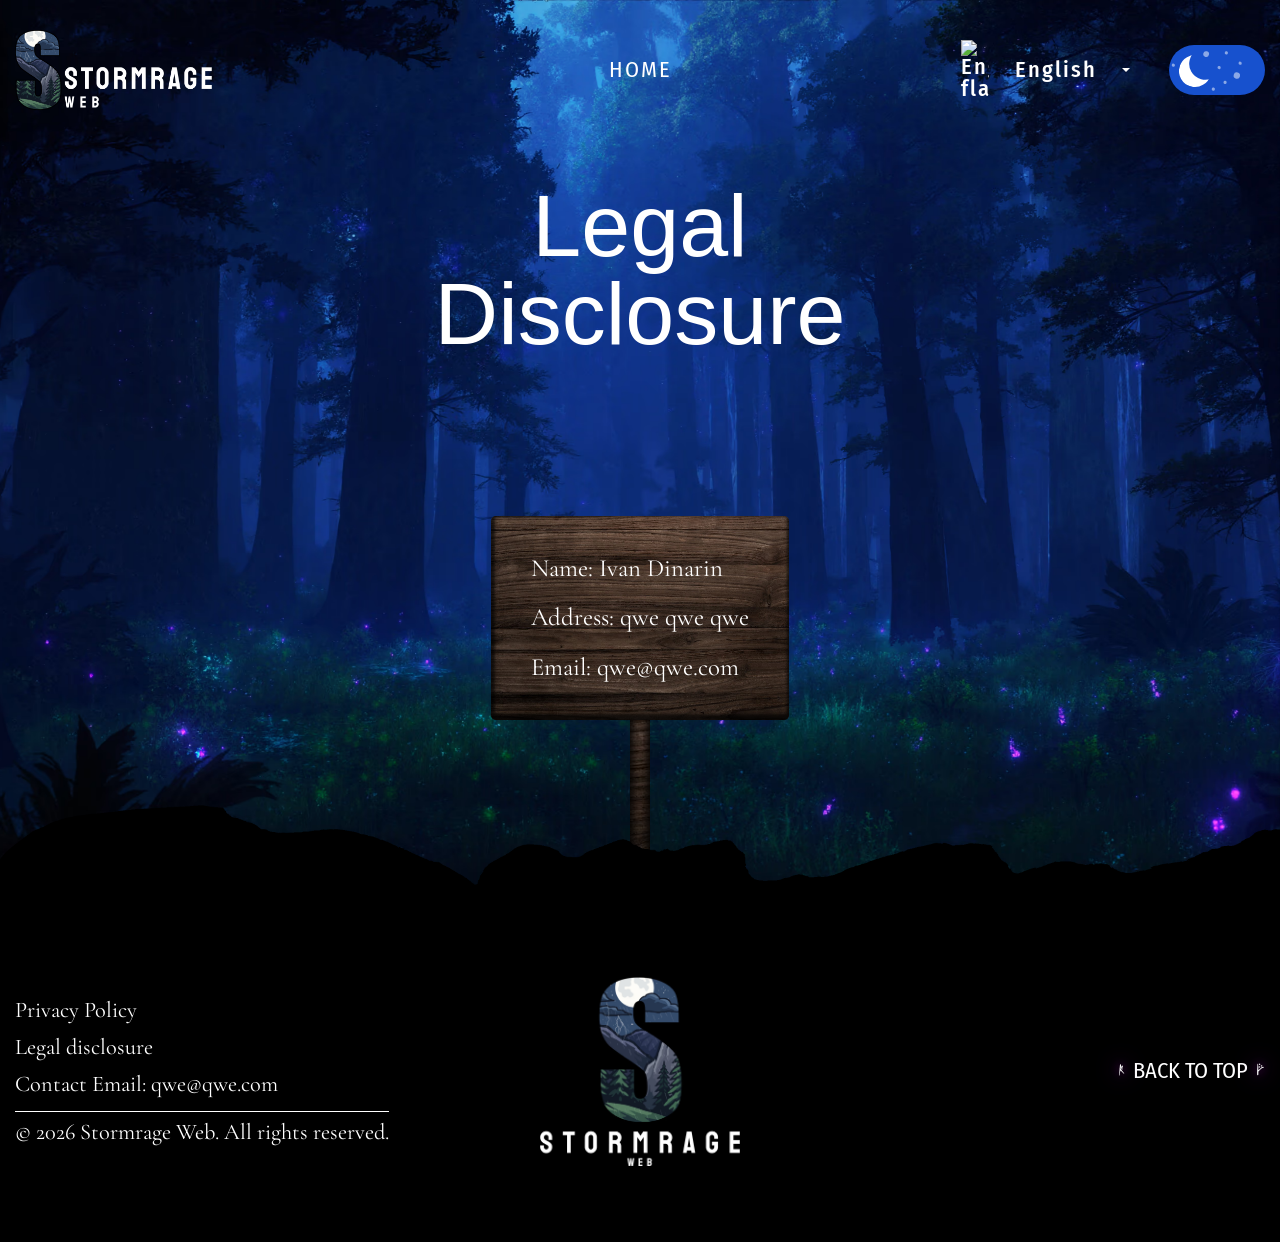
==== legal-disclosure.html @ e066750f "Updates" ====
<!doctype html>
<html data-fls-darklite="" lang="en">
	<head>
		<meta charset="UTF-8">
		<meta name="viewport" content="width=device-width, initial-scale=1.0">
		<link rel="preload" href="./assets/fonts/Morpheus.woff2" as="font" type="font/woff2" defer>
		<link rel="preload" href="./assets/fonts/DarnassianRunes.woff2" as="font" type="font/woff2" defer>
		<link rel="preload" href="./assets/fonts/Cinzel.woff2" as="font" type="font/woff2" defer>
		<!-- <link id="favicon" rel="shortcut icon" href="@img/favicon/favicon-black.ico"> -->
		<link rel="shortcut icon" href="./assets/img/favicon/favicon-black.ico" media="(prefers-color-scheme: light)">
		<link rel="shortcut icon" href="./assets/img/favicon/favicon-white.ico" media="(prefers-color-scheme: dark)">
		<title>Legal disclosure</title>
		<script defer src="./js/app.min.js?v=1777254256774"></script>
		<link rel="stylesheet" defer href="./css/app.min.css?v=1777254256774">
	</head>
	<body>
		<div class="wrapper">
			<header data-fls-header="" data-fls-header-scroll="" class="header">
				<figure class="header__background">
					<div class="header__background-image"></div>
				</figure>
				<div class="header__container">
					<figure class="header__decor">
						<img class="header__decor-image header__decor-image--big" alt="ornament" src="./assets/img/decor/header-decor.avif">
						<img class="header__decor-image header__decor-image--small" alt="ornament" src="./assets/img/decor/header-decor-small.avif">
					</figure>
					<div class="header__body">
						<div class="header__logo">
							<!-- <img class="header__logo-image" src="@img/logo/logo-wide-white.png" alt="logo"> -->
							<img class="header__logo-image header__logo-image--desktop" alt="logo" src="./assets/img/logo/logo-wide-white.avif">
							<img class="header__logo-image header__logo-image--mobile" alt="logo" src="./assets/img/logo/logo-white.avif">
						</div>
						<!-- <include src="@components/layout/menu/menu.html" locals='{"active":"legal-disclosure"}'></include> -->
						<div class="header__menu menu">
							<button type="button" data-fls-menu="" class="menu__icon icon-menu">
								<span></span>
							</button>
							<nav class="menu__body">
								<div class="menu__block">
									<ul class="menu__list">
										<!--
<li class="menu__item">
<a href="/index.html#about" class="menu__link"><span
class="menu__link-decor">a</span><span data-i18n="menu.link.about">About</span><span
class="menu__link-decor">w</span></a>
</li>
<li class="menu__item">
<a href="#" class="menu__link"><span
class="menu__link-decor">d</span><span data-i18n="menu.link.projects">Projects</span><span
class="menu__link-decor">b</span></a>
</li>
<li class="menu__item">
<a href="#" class="menu__link"><span
class="menu__link-decor">n</span><span data-i18n="menu.link.pricing">Pricing</span><span
class="menu__link-decor">j</span></a>
</li>
<li class="menu__item">
<a href="#" class="menu__link"><span class="menu__link-decor">h</span><span
data-i18n="menu.link.faq">FAQ</span><span class="menu__link-decor">r</span></a>
</li>
<li class="menu__item">
<a href="#" class="menu__link"><span
class="menu__link-decor">o</span><span data-i18n="menu.link.contact">get started</span><span
class="menu__link-decor">i</span></a>
</li>
-->
										<li class="menu__item">
											<a href="index" class="menu__link">
												<span class="menu__link-decor">o</span>
												<span data-i18n="menu.link.contact">Home</span>
												<span class="menu__link-decor">i</span>
											</a>
										</li>
									</ul>
								</div>
							</nav>
						</div>
						<!--
<fetch url="@components/layout/menu/menu.json">
<each loop='item in response'>
</each>
</fetch>
-->
						<div class="header__settings" data-fls-dynamic=".header__body, 991.98, 0">
							<div class="header__language-dropdown dropdown">
								<div class="dropdown__button-wrapper">
									<button class="dropdown__button" id="dropdown-btn" type="button"></button>
								</div>
								<ul class="dropdown__content" id="dropdown-content"></ul>
							</div>
							<div data-fls-darklite-set="" data-fls-dynamic=".menu__block, 991.98, 1" class="header__theme-switcher">
								<div class="moon"></div>
							</div>
						</div>
					</div>
				</div>
			</header>
			<main class="page">
				<section data-fls-parallax-parent="" data-fls-legal-disclosure="" class="legal-disclosure">
					<div data-fls-parallax="" data-fls-parallax-coefficient="-15" class="legal-disclosure__background">
						<div class="legal-disclosure__bg-image legal-disclosure__bg-image--dark"></div>
						<div class="legal-disclosure__bg-image legal-disclosure__bg-image--light"></div>
					</div>
					<div class="legal-disclosure__fireflies">
						<div data-fls-fireflies="" class="fireflies firefly--1"></div>
						<div data-fls-fireflies="" class="fireflies firefly--2"></div>
						<div data-fls-fireflies="" class="fireflies firefly--3"></div>
					</div>
					<h1 class="legal-disclosure__title">Legal Disclosure</h1>
					<div class="legal-disclosure__body">
						<div class="legal-disclosure__content">
							<p>
								Name:
								<span>Ivan Dinarin</span>
							</p>
							<p>
								Address:
								<span>qwe qwe qwe</span>
							</p>
							<p>
								Email:
								<span>qwe@qwe.com</span>
							</p>
						</div>
					</div>
					<!-- <div class="legal-disclosure__container"> -->
					<!-- </div> -->
				</section>
			</main>
			<footer data-fls-footer="" class="footer">
				<div class="footer__container">
					<div class="footer__info info-footer">
						<div class="info-footer__item">
							<span class="dot dot-1"></span>
							<span class="dot dot-2"></span>
							<span class="dot dot-3"></span>
							<span class="dot dot-4"></span>
							<span class="dot dot-5"></span>
							<span class="dot dot-6"></span>
							<span class="dot dot-7"></span>
							<a class="info-footer__link" href="privacy-policy">Privacy Policy</a>
						</div>
						<div class="info-footer__item">
							<span class="dot dot-1"></span>
							<span class="dot dot-2"></span>
							<span class="dot dot-3"></span>
							<span class="dot dot-4"></span>
							<span class="dot dot-5"></span>
							<span class="dot dot-6"></span>
							<span class="dot dot-7"></span>
							<a class="info-footer__link" href="legal-disclosure">Legal disclosure</a>
						</div>
						<div class="info-footer__item">Contact Email: qwe@qwe.com</div>
						<div class="info-footer__item">© 2026 Stormrage Web. All rights reserved.</div>
					</div>
					<figure class="footer__logo">
						<img alt="logo" src="./assets/img/logo/logo-white.avif">
					</figure>
					<div class="footer__button">
						<a data-fls-scrollto="body" href="#" data-fls-button="" class="button">
							<span class="button__decor button__decor--left">n</span>
							<span class="button__text">Back to top</span>
							<span class="button__decor button__decor--right">k</span>
						</a>
						<!-- <a data-fls-scrollto="body" href="#" class="button"><span></span>Back to top</a> -->
					</div>
				</div>
			</footer>
		</div>
	</body>
</html>
---- css/app.min.css ----
@import url("https://fonts.googleapis.com/css?family=Cinzel+Decorative:regular,700&display=swap");@import url("https://fonts.googleapis.com/css?family=Cormorant+Garamond:regular,700&display=swap");@import url("https://fonts.googleapis.com/css?family=Fira+Sans+Condensed:regular&display=swap");*{border:0;margin:0;padding:0}*,:after,:before{box-sizing:border-box}:after,:before{display:inline-block}body,html{height:100%}body{line-height:1;scrollbar-gutter:stable;-ms-text-size-adjust:100%;-moz-text-size-adjust:100%;-webkit-text-size-adjust:100%;-webkit-font-smoothing:antialiased;-moz-osx-font-smoothing:grayscale}button,input,textarea{background-color:transparent;color:inherit;font-family:inherit;font-size:inherit;line-height:inherit}input,textarea{width:100%}label{display:inline-block}button,option,select{cursor:pointer}a{color:inherit;display:inline-block;text-decoration:none}ul li{list-style:none}img{height:auto;max-width:100%;vertical-align:middle}h1,h2,h3,h4,h5,h6{font-size:inherit;font-weight:inherit}address{font-style:normal}@font-face{font-display:swap;font-family:Morpheus;font-style:normal;font-weight:400;src:url(../assets/fonts/Morpheus.woff2) format("woff2")}@font-face{font-display:swap;font-family:DarnassianRunes;font-style:normal;font-weight:400;src:url(../assets/fonts/DarnassianRunes.woff2) format("woff2")}@font-face{font-display:swap;font-family:Cinzel;font-style:normal;font-weight:400;src:url(../assets/fonts/Cinzel.woff2) format("woff2")}*{transition:color .3s,background-color .3s}body{background-color:#000;color:#02010a;font-family:Cormorant Garamond;font-size:1rem;min-width:20rem}[data-fls-scrolllock] body{overflow:hidden;overscroll-behavior:none;touch-action:none}.wrapper{display:flex;flex-direction:column;min-height:100%;overflow:clip}.wrapper>main{flex:1 1 auto}.wrapper>*{min-width:0}[class*=__container]{margin:0 auto;max-width:120rem;padding-left:.9375rem;padding-right:.9375rem}input:-webkit-autofill,input:-webkit-autofill:focus{transition:background-color 0s 600000s,color 0s 600000s!important}.title-box{background:url(../assets/img/decor/title-bg.avif) 50% 45%/60% 80% no-repeat;display:inline-flex;filter:drop-shadow(0 0 .9375rem #000);padding-block:1.875rem;padding-inline:.9375rem;position:relative}.title-box:before{aspect-ratio:542/479;background:url(../assets/img/decor/title-decor-top.avif) 0 0/contain no-repeat;bottom:95%;content:"";filter:drop-shadow(0 0 .125rem #000);left:50%;pointer-events:none;position:absolute;transform:translate(-50%)}.title{align-items:center;color:#fff;display:flex;font-family:var(--titleFontFamily);position:relative;text-align:center;text-shadow:0 0 .25rem #000;white-space:nowrap}.title:before{background:url(../assets/img/decor/title-decor.avif) 0 0/contain no-repeat;content:"";filter:drop-shadow(0 0 .125rem #000);height:200%;pointer-events:none;width:12.5rem}.title:after{background:url(../assets/img/decor/title-decor.avif) 0 0/contain no-repeat;content:"";filter:drop-shadow(0 0 .125rem #000);height:200%;pointer-events:none;transform:scaleX(-1);width:12.5rem}.divider{background:#000;position:relative;width:100%;z-index:49}.privacy-policy__background{display:grid;height:110lvh;left:0;position:fixed;top:-5%;width:110vw;z-index:0}.privacy-policy__background>*{grid-area:1/1}.privacy-policy__background-image{height:100%;transition:opacity .3s;width:100%}.privacy-policy__background-image--dark{background:url(../assets/img/hero/dark/bg-full.avif) 50% 50%/cover no-repeat}.privacy-policy__background-image--light{background:url(../assets/img/hero/light/bg-full.avif) 50% 50%/cover no-repeat}.privacy-policy__container{align-items:center;display:flex;flex-direction:column}.privacy-policy__body{color:#000;display:flex;flex-direction:column;margin:0 auto;position:relative;width:60%}.privacy-policy__body:before{background:url(../assets/img/textures/wood-01-vertical.avif) 0 0/contain repeat;height:120%;width:2.5rem;z-index:1}.privacy-policy__body:after,.privacy-policy__body:before{box-shadow:inset 0 .125rem .5rem .1875rem #000;content:"";left:0;pointer-events:none;position:absolute;top:0;transition:filter .5s}.privacy-policy__body:after{background:url(../assets/img/textures/wood-01.avif) 0 0/contain repeat;height:1.875rem;width:100%;z-index:2}.privacy-policy__content{height:100%;width:100%}.privacy-policy__content:before{background-color:#727272;border-radius:50%;box-shadow:0 0 .0625rem .09375rem #000;content:"";height:.5rem;left:.9375rem;position:absolute;top:.75rem;width:.5rem;z-index:10}.privacy-policy__title{font-family:var(--secondaryFontFamily)}.privacy-policy__section{border-radius:.625rem}.privacy-policy__section:not(:first-child){margin-top:2.5rem}.privacy-policy__section:first-child{margin-top:3.75rem}.privacy-policy__section{position:relative}.privacy-policy__section:before{left:10%}.privacy-policy__section:after,.privacy-policy__section:before{background:url(../assets/img/decor/chain.avif) 0 0/cover no-repeat;content:"";height:6.25rem;pointer-events:none;position:absolute;top:-2.5rem;transition:filter .5s;width:1.875rem;z-index:0}.privacy-policy__section:after{right:10%}.section-privacy-policy{color:#000}.section-privacy-policy__background{background:url(../assets/img/textures/wood-01.avif) 50% 50%/cover repeat;box-shadow:inset 0 .125rem .5rem .1875rem #000;height:100%;left:0;position:absolute;top:0;width:100%;z-index:1}.section-privacy-policy__body{background:url(../assets/img/textures/parchment.avif) 0 0/cover no-repeat;padding:1.25rem;position:relative;z-index:3}.section-privacy-policy__body:not(:last-child){margin-bottom:.9375rem}.section-privacy-policy__title{font-weight:700}.section-privacy-policy__title:not(:last-child){margin-bottom:1.25rem}.section-privacy-policy__subtitle{font-weight:700}.section-privacy-policy__subtitle:not(:last-child){margin-bottom:1.25rem}.section-privacy-policy__text:not(:last-child){margin-bottom:2.5rem}.section-privacy-policy__text p:not(:last-child){margin-bottom:.9375rem}html[data-fls-darklite-light] .privacy-policy__background-image--dark{opacity:0}html[data-fls-darklite-dark] .privacy-policy__background-image--dark,html[data-fls-darklite-light] .privacy-policy__background-image--light{opacity:1}html[data-fls-darklite-dark] .privacy-policy__background-image--light{opacity:0}.menu{position:relative}.menu__list{align-items:center;display:flex;gap:1.875rem}.menu__item{border-radius:.625rem;position:relative;transition:all .1s}.--header-scroll .menu__item,[data-fls-menu-open] .menu__item{box-shadow:0 .125rem .125rem .0625rem #000}.--header-scroll .menu__item:hover .menu__link,[data-fls-menu-open] .menu__item:hover .menu__link{box-shadow:0 .1875rem #1b0000;translate:0 .1875rem}.--header-scroll .menu__item:active .menu__link,[data-fls-menu-open] .menu__item:active .menu__link{box-shadow:0 -.0625rem #1b0000;translate:0 .375rem}.menu__link{border:.0625rem solid transparent;border-radius:.625rem;color:#fff;display:inline-flex;font-family:var(--fourthFontFamily);letter-spacing:.125rem;padding:.625rem .3125rem;position:relative;text-transform:uppercase;text-wrap:nowrap;transition:all .1s}.--header-scroll .menu__link,[data-fls-menu-open] .menu__link{background:url(../assets/img/textures/wood-02.avif) 0 0/cover no-repeat;border:.0625rem solid rgba(0,0,0,.396);box-shadow:0 .375rem #1b0000}.menu__link:hover .menu__link-decor{color:#b410d4;filter:drop-shadow(0 0 .625rem #b410d4);text-shadow:0 0 .625rem #b410d4}.menu__link-decor{color:#fff;filter:drop-shadow(0 0 .625rem #6e0d81);font-family:var(--runesFontFamily);text-shadow:0 0 .625rem #6e0d81;transition:all .2s}.icon-menu{border:.0625rem solid transparent;border-radius:.625rem;color:#fff;display:none;padding:1.25rem 1.875rem;position:relative;text-transform:uppercase;transition:all .1s;width:100%}.--header-scroll .icon-menu,[data-fls-menu-open] .icon-menu{background:url(../assets/img/textures/wood-02.avif) 0 0/cover no-repeat;border:.0625rem solid rgba(0,0,0,.396);box-shadow:0 .375rem #1b0000}.header{background:none;border-bottom:.3125rem solid transparent;left:0;padding-bottom:1.875rem;padding-top:1.875rem;position:fixed;right:0;top:0;transition:all .3s;z-index:50}.header.--header-scroll{padding-bottom:1.25rem;padding-top:.3125rem}.header.--header-scroll,[data-fls-menu-open] .header{border-bottom:.3125rem solid #0a0000}.header.--header-scroll .header__background,.header.--header-scroll:after,[data-fls-menu-open] .header .header__background,[data-fls-menu-open] .header:after{opacity:1}.header__container{position:relative}.header__background{height:100%;left:0;opacity:0;pointer-events:none;position:absolute;top:0;transition:all .3s;width:100%}.header__background-image{background:url(../assets/img/textures/wood-header.avif) 50% 50%/cover repeat;height:100%;object-fit:cover;pointer-events:none;width:100%}.header__decor{opacity:0;transition:all .3s}.--header-scroll .header__decor,[data-fls-menu-open] .header__decor{opacity:1}.header__decor{aspect-ratio:1539/109;height:100%;left:50%;pointer-events:none;position:absolute;top:100%;transform:translate(-50%);z-index:2}.header__decor-image{height:100%;width:100%}.header__decor-image--small{aspect-ratio:1436/109;display:none;height:50%;object-fit:contain}.header__body{align-items:center;display:grid;gap:1.25rem;grid-template-columns:1fr auto 1fr;position:relative}.header__logo-image{max-height:5rem;max-width:12.5rem}.header__logo-image--mobile{display:none}.header__settings{align-items:center;display:flex;gap:1.25rem;justify-self:end}.header__language-dropdown{position:relative;z-index:52}.header__theme-switcher{border-radius:var(--toggleHeight);cursor:pointer;font-size:20%;height:var(--toggleHeight);justify-self:end;min-height:var(--toggleHeight);position:relative;transition:all 0s;width:var(--toggleWidth)}.transition-ready .header__theme-switcher{transition:all .5s ease-in-out}.header__theme-switcher{background:var(--nightColor)}[data-fls-darklite-light] .header__theme-switcher{background:var(--dayColor)}:root{--toggleHeight:3.125rem;--toggleWidth:6rem;--toggleBtnRadius:10em;--dayColor:#ff6d00;--moonColor:#fff;--nightColor:#1751ce;--bgColor--day:#7db7dd}.light{color:var(--dayColor)}.day{background:var(--nightColor)}.moon{border-radius:50%;display:block;position:absolute;transition:all 0s}.transition-ready .moon{transition:all .4s ease-in-out}.moon{background:var(--logoColor);box-shadow:3em 2.5em 0 0 var(--moonColor) inset,hsla(0,0%,100%,.5) 0 -7em 0 -4.5em,hsla(0,0%,100%,.5) 3em 7em 0 -4.5em,hsla(0,0%,100%,.5) 2em 13em 0 -4em,hsla(0,0%,100%,.5) 6em 2em 0 -4.1em,hsla(0,0%,100%,.5) 8em 8em 0 -4.5em,hsla(0,0%,100%,.5) 6em 13em 0 -4.5em,hsla(0,0%,100%,.5) -4em 7em 0 -4.5em,hsla(0,0%,100%,.5) -1em 10em 0 -4.5em;height:var(--toggleBtnRadius);left:3em;top:3em;transform:rotate(-75deg);width:var(--toggleBtnRadius)}.sun{background:var(--moonColor);box-shadow:3em 3em 0 5em var(--moonColor) inset,0 -5em 0 -2.7em var(--moonColor),3.5em -3.5em 0 -3em var(--moonColor),5em 0 0 -2.7em var(--moonColor),3.5em 3.5em 0 -3em var(--moonColor),0 5em 0 -2.7em var(--moonColor),-3.5em 3.5em 0 -3em var(--moonColor),-5em 0 0 -2.7em var(--moonColor),-3.5em -3.5em 0 -3em var(--moonColor);height:7em;left:18em;top:4.5em;transform:rotate(0deg);width:7em}.dropdown{position:relative}.--header-scroll .dropdown:before,[data-fls-menu-open] .dropdown:before{left:.625rem}.--header-scroll .dropdown:after,.--header-scroll .dropdown:before,[data-fls-menu-open] .dropdown:after,[data-fls-menu-open] .dropdown:before{background:url(../assets/img/textures/rope.avif) 0 0/contain repeat-y;border-radius:.25rem;content:"";height:0;position:absolute;top:1.25rem;transition:height .3s;width:.625rem;z-index:-1}.--header-scroll .dropdown:after,[data-fls-menu-open] .dropdown:after{right:.625rem}.--header-scroll .dropdown.open:after,.--header-scroll .dropdown.open:before,[data-fls-menu-open] .dropdown.open:after,[data-fls-menu-open] .dropdown.open:before{height:calc(100% + 9.6875rem)}.dropdown__button-wrapper{border-radius:.625rem;position:relative;transition:all .1s}.--header-scroll .dropdown__button-wrapper{box-shadow:0 .125rem .125rem #000}.--header-scroll .dropdown__button-wrapper .dropdown__button:active{box-shadow:0 -.0625rem #1b0000;translate:0 .375rem}.--header-scroll .header__language-dropdown:not(.open) .dropdown__button-wrapper:hover:not(:active) .dropdown__button{box-shadow:0 .1875rem #1b0000;translate:0 .1875rem}.--header-scroll .open .dropdown__button-wrapper .dropdown__button{box-shadow:0 -.0625rem #1b0000;translate:0 .375rem}.dropdown__button{align-items:center;border:none;cursor:pointer;display:flex;font-family:var(--fourthFontFamily);font-weight:500;height:3rem;justify-content:space-evenly;padding:.625rem;transition:color .6s;width:max-content;z-index:2}.dropdown__button img{inline-size:1.75rem;margin:0 .3125rem 0 0}.dropdown__button{border:.0625rem solid transparent;border-radius:.625rem;color:#fff;display:inline-flex;letter-spacing:.125rem;padding:.625rem .3125rem;position:relative;transition:all .1s}.--header-scroll .dropdown__button,[data-fls-menu-open] .dropdown__button{background:url(../assets/img/textures/wood-02.avif) 0 0/cover repeat;border:.0625rem solid rgba(0,0,0,.396);box-shadow:0 .375rem #1b0000}.dropdown__content{border-radius:.3125rem;display:flex;flex-direction:column;font-family:var(--fourthFontFamily);gap:1.25rem;left:0;margin:.0625rem 0 0;overflow-y:hidden;position:absolute;right:0;top:0;visibility:hidden;z-index:-1;z-index:1}.--header-scroll .dropdown__content,[data-fls-menu-open] .dropdown__content{height:0;transition:all .3s}.--header-scroll .open .dropdown__content,[data-fls-menu-open] .dropdown__content{height:8.375rem;padding:.625rem 0 0;top:5rem}.header:not(.--header-scroll) .dropdown__content{opacity:0;top:5rem}.header:not(.--header-scroll) .open .dropdown__content{animation:slideIn .3s ease-out;opacity:1;transition:all .3s}.dropdown__content li{align-items:center;display:flex}.--header-scroll .dropdown__content li,[data-fls-menu-open] .dropdown__content li{background:url(../assets/img/textures/wood-02.avif) 0 0/cover repeat}.dropdown__content li{border-radius:.3125rem;cursor:pointer;font-weight:500}.header:not(.--header-scroll) .dropdown__content li{background-color:#fff;color:#000}.header:not(.--header-scroll) .dropdown__content li:hover{background-color:#9e9e9e}.dropdown__content li{color:#fff;justify-content:flex-start;padding:.75rem 1.625rem .75rem 1rem;text-decoration:none}.--header-scroll .dropdown__content li,[data-fls-menu-open] .dropdown__content li{box-shadow:0 -.375rem #1b0000;transition:all .3s}.--header-scroll .dropdown__content li:active,[data-fls-menu-open] .dropdown__content li:active{filter:brightness(1.7)!important}.dropdown__content li img{inline-size:1.75rem;margin:0 1.25rem 0 0}.arrow-down{border-color:#fff transparent transparent;border-style:solid;border-width:.25rem .25rem 0;display:inline-block;height:0;margin:0 0 0 .3125rem;transition:border-color .6s;vertical-align:middle;width:0}.dropdown.open .dropdown__content{visibility:visible}@keyframes slideIn{0%{opacity:0;transform:translateY(-.625rem)}to{opacity:1;transform:translateY(0)}}@keyframes size{0%{background:var(--logo-color);transform:translateX(0) scale(1)}55%{background:var(--logo-color);transform:translateX(1.6875rem) scale(.5)}to{transform:translateX(4.0625rem) scale(1)}}@keyframes size-back{0%{background:#fff;transform:translateX(4.0625rem) scale(1)}55%{transform:translateX(1.6875rem) scale(.5)}to{transform:translateX(0) scale(1)}}[data-fls-header-scroll].--header-scroll{left:0;position:fixed;right:0;top:0;z-index:50}[data-fls-header-scroll-show].--header-scroll{transition:translate .3s;translate:0 -100%}[data-fls-header-scroll-show].--header-show{translate:0 0}.footer{background:#000;position:relative;z-index:49}.footer:before{background:url(../assets/img/textures/wall-horizontal.avif) 0 0/auto 6.25rem repeat-x;bottom:100%;content:"";height:6.25rem;left:0;position:absolute;transform:scale(-1) translateY(-.0625rem);width:100%}.footer__container{align-items:center;display:grid;gap:1.25rem;grid-template-columns:repeat(3,1fr);justify-items:center}.footer__info{align-items:center;color:#fff;display:flex;flex-direction:column;gap:.9375rem}.footer__logo{max-width:12.5rem}.footer__button{color:#fff}.info-footer__item:last-child{padding-top:.625rem}.info-footer__item:last-child:before{background-color:#fff;content:"";height:.0625rem;left:0;position:absolute;top:0;width:100%}.info-footer__item{display:inline-block;position:relative}.info-footer__item:hover .info-footer__link{text-shadow:0 0 .3125rem #b410d4,0 0 .625rem #b410d4,0 0 .9375rem #b410d4}.info-footer__item:hover .dot{opacity:1;transform:translate(0) rotate(var(--rotatation))}.info-footer__item:hover .dot:after{animation-play-state:running}.info-footer__link{appearance:none;display:inline-block;position:relative;text-align:center;text-decoration:none;z-index:1}.dot{display:block;height:var(--size);opacity:0;position:absolute;transform:translate(var(--starting-x),var(--starting-y)) rotate(var(--rotatation));transition:transform calc(var(--speed)/12) ease,opacity .5s;width:var(--size)}.dot:after{animation:hoverFirefly var(--speed) infinite,dimFirefly calc(var(--speed)/2) infinite calc(var(--speed)/3);animation-play-state:paused;background:#b410d4;border-radius:100%;box-shadow:0 0 .375rem 0 #b410d4,inset 0 0 .25rem 0 #b410d4,0 0 .125rem .0625rem hsla(0,0%,100%,.259);content:"";display:block;height:100%;width:100%}.dot-1{--rotatation:0deg;--speed:14s;--size:0.375rem;--starting-x:1.875rem;--starting-y:1.25rem;left:-1rem;top:.125rem}.dot-2{--rotatation:122deg;--speed:16s;--size:0.1875rem;--starting-x:2.5rem;--starting-y:0.625rem;left:0;top:.0625rem}.dot-3{--rotatation:39deg;--speed:20s;--size:0.25rem;--starting-x:-0.625rem;--starting-y:1.25rem;right:.875rem;top:-.5rem}.dot-4{--rotatation:220deg;--speed:18s;--size:0.125rem;--starting-x:-1.875rem;--starting-y:-0.3125rem;bottom:.25rem;right:-.875rem}.dot-5{--rotatation:190deg;--speed:22s;--size:0.3125rem;--starting-x:-2.5rem;--starting-y:-1.25rem;bottom:-.375rem;right:-.1875rem}.dot-6{--rotatation:20deg;--speed:15s;--size:0.25rem;--starting-x:0.75rem;--starting-y:-1.125rem;bottom:-.75rem;left:1.875rem}.dot-7{--rotatation:300deg;--speed:19s;--size:0.1875rem;--starting-x:0.375rem;--starting-y:-1.25rem;bottom:-1rem;left:2.75rem}@keyframes dimFirefly{0%{opacity:1}25%{opacity:.4}50%{opacity:.8}75%{opacity:.5}to{opacity:1}}@keyframes hoverFirefly{0%{transform:translate(0)}12%{transform:translate(.1875rem,.0625rem)}24%{transform:translate(-.125rem,.1875rem)}37%{transform:translate(.125rem,-.125rem)}55%{transform:translate(-.0625rem)}74%{transform:translateY(.125rem)}88%{transform:translate(-.1875rem,-.0625rem)}to{transform:translate(0)}}.button{display:inline-flex;text-transform:uppercase;transition:all .3s}.button--fw{width:100%}.button__decor{color:#fff;filter:drop-shadow(0 0 .625rem #6e0d81);font-family:var(--runesFontFamily);text-shadow:0 0 .625rem #6e0d81;transition:all .3s}.button__decor--left,.button__decor--right{animation:reset 2s linear 0s forwards}.button__text{transition:text-shadow .3s}@keyframes float{0%{transform:translate(0) rotate(0deg)}20%{transform:translate(-.1875rem,-.375rem) rotate(-2deg)}40%{transform:translate(.25rem,-.625rem) rotate(2deg)}60%{transform:translate(.375rem,-.25rem) rotate(1deg)}80%{transform:translate(-.125rem,.1875rem) rotate(-1deg)}to{transform:translate(0) rotate(0deg)}}@keyframes float-r{0%{transform:translate(0) rotate(0deg)}20%{transform:translate(-.1875rem,-.375rem) rotate(-2deg)}40%{transform:translate(.25rem,-.625rem) rotate(2deg)}60%{transform:translate(.375rem,-.25rem) rotate(1deg)}80%{transform:translate(-.125rem,.1875rem) rotate(-1deg)}to{transform:translate(0) rotate(0deg)}}@keyframes reset{0%{opacity:0;transform:translate(0) rotate(0deg)}to{opacity:1;transform:translate(0) rotate(0deg)}}html[data-fls-darklite-light]{--bg-forest:url(../assets/img/hero/light/bg.avif)}html[data-fls-darklite-dark]{--bg-forest:url(../assets/img/hero/dark/bg.avif)}.firefly--1{bottom:20%;height:10%;position:absolute;right:15%;width:10%}.firefly--2{bottom:10%;height:15%;left:25%;position:absolute;width:15%}.firefly--3{bottom:30%;height:5%;position:absolute;right:55%;width:5%}.firefly{animation-direction:alternate;animation-iteration-count:infinite;animation-name:glow;animation-timing-function:ease-in-out;background:radial-gradient(circle,currentColor 40%,transparent 70%);border-radius:50%;color:#9e25f6;position:absolute}.firefly:before{background-color:#9e25f6;content:"";height:50%;left:50%;position:absolute;top:50%;transform:translate(-50%,-50%);width:50%}@keyframes glow{0%{opacity:.4;transform:scale(.8)}to{opacity:1;transform:scale(1.2)}}.legal-disclosure{position:relative}.legal-disclosure__background{display:grid;pointer-events:none}.legal-disclosure__background>*{grid-column:1;grid-row:1}.legal-disclosure__bg-image{height:100lvh;object-fit:cover;transition:opacity .5s;width:100vw}.legal-disclosure__bg-image--dark{background:url(../assets/img/hero/dark/bg-full.avif) 50% 50%/cover no-repeat}.legal-disclosure__bg-image--light{background:url(../assets/img/hero/light/bg-full.avif) 50% 50%/cover no-repeat}.legal-disclosure__fireflies{height:100%;left:0;overflow:hidden;pointer-events:none;top:0;width:100%}.legal-disclosure__title{color:#fff;font-family:Staatliches,sans-serif;left:50%;position:absolute;text-align:center;top:30%;transform:translate(-50%,-50%)!important;z-index:12}.legal-disclosure__body{bottom:20%;left:50%;padding:2.5rem;position:absolute;transform:translateX(-50%);z-index:1}.legal-disclosure__body:before{border-radius:.3125rem;box-shadow:inset .0625rem -.1875rem .1875rem .1875rem rgba(0,0,0,.671);height:100%;left:0;width:100%;z-index:-1}.legal-disclosure__body:after,.legal-disclosure__body:before{background:url(../assets/img/textures/wood-01.avif) 0 0/cover repeat;content:"";pointer-events:none;position:absolute;top:0;transition:filter .5s}.legal-disclosure__body:after{box-shadow:inset 0 .125rem .5rem .1875rem #000;height:300%;left:50%;transform:translate(-50%);width:1.25rem;z-index:-2}.legal-disclosure__content{color:#fff}.legal-disclosure__content p:not(:last-child){margin-bottom:1.5625rem}html[data-fls-darklite-light] .legal-disclosure__bg-image--dark{opacity:0}html[data-fls-darklite-dark] .legal-disclosure__bg-image--dark,html[data-fls-darklite-light] .legal-disclosure__bg-image--light{opacity:1}html[data-fls-darklite-dark] .legal-disclosure__bg-image--light{opacity:0}.tabs{display:grid}.tabs__navigation{display:flex;font-family:var(--titleFontFamily);justify-self:center}.tabs__title{align-items:center;border-radius:.3125rem;color:#fff;color:#919191;display:flex;position:relative}.tabs__title:after{background-color:#28237e;border-radius:.125rem;bottom:-.625rem;content:"";height:.1875rem;left:50%;opacity:0;position:absolute;transform:translate(-50%);transition:all .3s;width:0}[data-fls-darklite-light] .tabs__title:after{background-color:#ab58ee}.tabs__title:hover{color:#ccc}.tabs__title:hover:after{opacity:.75;width:50%}.tabs__title.--tab-active{color:#fff;text-shadow:#fff 0 0 .0625rem,#fff 0 0 .1875rem,#28237e 0 0 .4375rem,#28237e 0 0 .5rem,#28237e 0 0 .5625rem,#28237e 0 0 .625rem,#28237e 0 0 .75rem}.tabs__title.--tab-active:after{opacity:1;width:100%}.tabs__content{padding:.625rem .9375rem}.tabs__body{animation:tabs-appear 1s ease forwards}@keyframes tabs-appear{0%{opacity:0;transform:translateY(6.25rem)}to{opacity:1;transform:translateY(0)}}.page{background-color:#000}.page__about,.page__projects{position:relative;z-index:40}.page__pricing,.page__projects{overflow:hidden}.page__pricing{background-color:#000;position:relative;z-index:39}.page__faq{position:relative;z-index:40}.page__contact{background-color:#000;position:relative;z-index:40}.hero{height:100lvh;overflow:hidden;position:relative;width:100vw}.hero:after{background:url(../assets/img/hero/light/beams.avif) 50% 50%/cover no-repeat;content:"";height:100%;left:0;opacity:0;pointer-events:none;position:fixed;top:0;transition:all .5s;width:100%;z-index:10}.hero__title-box{color:#fff;left:50%;position:fixed;top:50lvh;transform:translate(-50%,-50%)!important;z-index:12}.hero__title{font-family:Staatliches,sans-serif;text-align:center}.hero__title-secondary{display:block}.hero__background{height:100lvh;left:0;position:fixed;top:0;width:100vw}.hero__image{height:100lvh;object-fit:cover;transition:opacity .5s;width:100vw}.hero__image--dark{background:url(../assets/img/hero/dark/bg.avif) 50% 50%/cover no-repeat}.hero__image--light{background:url(../assets/img/hero/light/bg.avif) 50% 50%/cover no-repeat}.hero__layer{display:grid;pointer-events:none;position:fixed}.hero__layer>*{grid-column:1;grid-row:1}.hero__layer--1{height:100lvh;left:-5vw;top:50lvh;width:110vw;z-index:12}.hero__layer--2,.hero__layer--3,.hero__layer--4{height:100lvh;left:0;top:0;width:100vw;z-index:5}.hero__layer--5{aspect-ratio:1/1;right:-5vw;top:20lvh;width:35vw;z-index:13}.hero__layer--6{aspect-ratio:26/15;left:-15vw;top:10lvh;width:45vw;z-index:13}.hero__layer--8{pointer-events:auto;z-index:11}.hero__layer--fireflies{z-index:9}.hero__leaves--01{background:url(../assets/img/hero/dark/leaves-right.avif) 50% 50%/cover no-repeat;height:100%;width:100%}.hero__leaves--02{background:url(../assets/img/hero/dark/leaves-left.avif) 50% 50%/cover no-repeat;height:100%;width:100%}.hero__grass--01{background:url(../assets/img/hero/dark/fore-grass-02.avif) 50% 50%/cover no-repeat}.hero__tree-01{left:-2%;top:0;transition:all .5s;z-index:9}.hero__tree-01--light{background:url(../assets/img/hero/light/left-tree.avif) 50% 50%/cover no-repeat}.hero__tree-01--dark{background:url(../assets/img/hero/dark/left-tree.avif) 50% 50%/cover no-repeat}.hero__tree-02{left:0;top:0;transition:all .5s;z-index:8}.hero__tree-02--light{background:url(../assets/img/hero/light/right-tree.avif) 50% 50%/cover no-repeat}.hero__tree-02--dark{background:url(../assets/img/hero/dark/right-tree.avif) 50% 50%/cover no-repeat}.hero__tree-03{left:0;top:0;transition:all .5s;z-index:8}.hero__tree-03--light{background:url(../assets/img/hero/light/center-tree.avif) 50% 50%/cover no-repeat}.hero__tree-03--dark{background:url(../assets/img/hero/dark/center-tree.avif) 50% 50%/cover no-repeat}.hero__fireflies{height:100lvh;left:0;overflow:hidden;pointer-events:none;top:0;width:100vw}@keyframes banner-fade-in{0%{opacity:0;transform:scale(.3) translate(-50%,-50%)}to{opacity:1;transform:scale(1) translate(-50%,-50%)}}html[data-fls-darklite-light] .hero:after,html[data-fls-darklite-light] .hero__image--light,html[data-fls-darklite-light] .hero__tree-01--light,html[data-fls-darklite-light] .hero__tree-02--light,html[data-fls-darklite-light] .hero__tree-03--light{opacity:1}html[data-fls-darklite-dark] .hero:after,html[data-fls-darklite-dark] .hero__image--light,html[data-fls-darklite-dark] .hero__tree-01--light,html[data-fls-darklite-dark] .hero__tree-02--light,html[data-fls-darklite-dark] .hero__tree-03--light,html[data-fls-darklite-light] .hero__image--dark,html[data-fls-darklite-light] .hero__tree-01--dark,html[data-fls-darklite-light] .hero__tree-02--dark,html[data-fls-darklite-light] .hero__tree-03--dark{opacity:0}html[data-fls-darklite-dark] .hero__image--dark,html[data-fls-darklite-dark] .hero__tree-01--dark,html[data-fls-darklite-dark] .hero__tree-02--dark,html[data-fls-darklite-dark] .hero__tree-03--dark{opacity:1}.about__top-decor{pointer-events:none;translate:0 5%;width:105%}.about__top-decor-image{width:100%}.about__body{background-color:var(--bgColor);position:relative}.about__body:before{top:0}.about__body:after,.about__body:before{background:url(../assets/img/textures/wall-horizontal.avif) 0 0/auto 6.25rem repeat-x;content:"";height:6.25rem;left:0;pointer-events:none;position:absolute;width:100%;z-index:3}.about__body:after{bottom:0;transform:scaleY(-1)}.about__background{height:100%;left:0;position:absolute;top:0;width:100%}.about__background-image{background:url(../assets/img/textures/wall-1.avif) 0 0/contain repeat;filter:brightness(.2);height:100%;transition:filter .5s;width:100%}.about__container{display:grid;grid-template-columns:2fr 3fr 2fr;position:relative;z-index:2}.about__window{align-self:start;display:grid;overflow:hidden;position:relative;top:12.5rem}.about__window>*{grid-area:1/1}.about__window-image{filter:brightness(.4);position:relative;transition:filter .5s;z-index:2}.about__forest{display:grid;height:85%;left:50%;overflow:hidden;position:absolute;top:50%;transform:translate(-50%,-50%);width:90%;z-index:1}.about__forest>*{grid-area:1/1}.about__forest-image{height:110%;object-fit:cover;object-position:80% 50%;transition:opacity .5s}.about__forest-image--dark{opacity:0;transition-delay:.12s}[data-fls-darklite-dark] .about__forest-image--dark{opacity:1;transition-delay:0s}.about__forest-image--light{opacity:0;transition-delay:.12s}[data-fls-darklite-light] .about__forest-image--light{opacity:1;transition-delay:0s}.about__content{align-items:center;background:url(../assets/img/textures/banner-fabric.avif) 0 0/contain repeat;border-radius:0 0 12.5rem 12.5rem;display:flex;flex-direction:column;outline:.0625rem dashed #fff;outline-offset:-.625rem;padding-bottom:6.25rem;position:relative;z-index:2}.about__text{color:#fff;line-height:1.2;padding:2.5rem}.about__text p:not(:last-child){margin-bottom:.625rem}.media-about{align-items:center;display:flex;flex-direction:column;justify-content:space-between;padding-bottom:6.25rem;perspective:62.5rem;perspective-origin:50%;position:relative}.media-about__background{background:url(../assets/img/textures/stone-fireplace-wall.avif) 0 0/cover repeat;box-shadow:0 0 5rem #000;height:100%;left:0;position:absolute;top:0;transform-style:preserve-3d;width:100%}.media-about__background:before{box-shadow:-.625rem 0 5rem #000;right:100%;transform:rotateY(-60deg);transform-origin:right center}.media-about__background:after,.media-about__background:before{background:url(../assets/img/textures/stone-fireplace-wall.avif) 0 0/cover repeat;content:"";filter:brightness(.8);height:100%;position:absolute;top:0;width:20%}.media-about__background:after{box-shadow:.625rem 0 5rem #000;left:100%;transform:rotateY(60deg);transform-origin:left center}.media-about__photo{align-items:center;display:grid;justify-content:center;justify-items:center;position:relative;width:60%;z-index:2}.media-about__photo>*{grid-area:1/1}.media-about__portrait-frame{position:relative;z-index:2}.media-about__portrait{height:90%;width:90%}.media-about__portrait-image{height:100%;object-fit:cover;width:100%}.media-about__fireplace{transition:box-shadow .5s}[data-fls-darklite-light] .media-about__fireplace{box-shadow:inset -.125rem 0 9.375rem .1875rem rgba(190,129,26,.1)}[data-fls-darklite-dark] .media-about__fireplace{box-shadow:inset -.125rem 0 9.375rem .1875rem rgba(145,93,4,.37)}.media-about__fireplace{aspect-ratio:610/496;background:url(../assets/img/decor/fireplace.avif) 50% 50%/contain no-repeat;display:grid;overflow:hidden;width:70%}.media-about__fireplace>*{grid-area:1/1}.media-about__fireplace{position:relative;z-index:20}.media-about__fire{bottom:22%;height:100%;left:50%;-webkit-mask-composite:intersect;mask-composite:intersect;-webkit-mask-image:linear-gradient(90deg,transparent,#000 10%,#000 90%,transparent),linear-gradient(180deg,transparent,#000 10%,#000 90%,transparent);mask-image:linear-gradient(90deg,transparent,#000 10%,#000 90%,transparent),linear-gradient(180deg,transparent,#000 10%,#000 90%,transparent);-webkit-mask-repeat:no-repeat;mask-repeat:no-repeat;-webkit-mask-size:100% 100%;mask-size:100% 100%;mix-blend-mode:screen;object-fit:cover;pointer-events:none;position:absolute;transform:translateX(-50%);transition:opacity 1.5s,width 1.5s,height 1.5s;width:65%}.media-about__fire--big{height:100%;opacity:0;width:65%}[data-fls-darklite-dark] .media-about__fire--big{opacity:1}.media-about__fire--small{height:50%;opacity:0;width:50%}[data-fls-darklite-light] .media-about__fire--small{opacity:1}html[data-fls-darklite-light] .about__background-image{filter:brightness(.4)}html[data-fls-darklite-light] .about__window-image{filter:brightness(.8)}html[data-fls-darklite-dark] .about__background-image{filter:brightness(.2)}html[data-fls-darklite-dark] .about__window-image{filter:brightness(.4)}.projects{background-color:var(--bgColor)}.projects,.projects__container{position:relative}.projects__container{overflow:hidden}.projects__container:before{background:url(../assets/img/textures/wall.avif) repeat-y;background-position:0;background-size:100% auto;left:-.0625rem;pointer-events:none}.projects__container:after,.projects__container:before{bottom:0;content:"";position:absolute;top:0;z-index:100}.projects__container:after{background:url(../assets/img/textures/wall.avif) repeat-y;background-position:100%;background-size:100% auto;pointer-events:none;right:-.0625rem;transform:scale(-1)}.projects__background{display:grid;height:100%;left:0;position:absolute;top:0;width:100%}.projects__background>*{grid-column:1;grid-row:1}.projects__background:before{background:url(../assets/img/projects/stalagmite-horizontal.avif) repeat-x;background-position:0;background-size:contain;pointer-events:none;top:-.0625rem;transform:scaleY(-1)}.projects__background:after,.projects__background:before{content:"";left:0;position:absolute;right:0;width:100%;z-index:100}.projects__background:after{background:url(../assets/img/projects/stalagmite-horizontal.avif) repeat-x;background-position:0;background-size:contain;bottom:-.0625rem;pointer-events:none;transform:scaleX(-1)}.projects__floor{background:url(../assets/img/textures/stone-bg.avif) 50% 50%/contain repeat;height:130%;object-fit:cover;pointer-events:none;position:relative;scale:1.35;top:-20%;transition:filter .5s;width:100%}.projects__floor--mobile{display:none}.projects__title-box{left:50%;margin:0 auto;position:relative;transform:translate(-50%);z-index:10}.projects__title{color:#fff}.projects__body{margin:0 auto;max-width:80%;padding-bottom:12.5rem;padding-top:6.25rem;position:relative;z-index:2}.projects__inner{align-items:flex-start;display:flex;gap:2.5rem}.projects__table{height:100%;left:0;object-fit:cover;position:absolute;top:0;width:100%;z-index:1}.projects__table-image{height:100%;object-fit:cover;transition:filter .5s,box-shadow .5s;width:100%}.projects__table-shadow{background:rgba(7,7,7,.8);box-shadow:-.5625rem -.625rem 1.875rem 1.25rem rgba(7,7,7,.8);inset:0;pointer-events:none;position:absolute;transform:translateZ(0);will-change:transform;z-index:-1}.projects__decor{display:flex;flex-direction:column;z-index:2}.projects__lantern{display:grid;min-width:6.25rem;position:relative;transition:filter .5s}.projects__lantern>*{grid-column:1;grid-row:1}.projects__lantern-image--top{position:relative;top:.625rem;z-index:2}.projects__lantern-image--bottom{position:relative;transition:filter .5s;z-index:1}.projects__scrolls{bottom:0;position:absolute;right:4.375rem;rotate:45deg;width:6%}.projects__scrolls-image{transition:filter .5s}.projects__quill{max-width:9.375rem}.projects__quill-image{transition:filter .5s}.projects__list{position:relative;z-index:2}.list-projects{display:grid}.list-projects>*{grid-column:1;grid-row:1}.list-projects__full{align-items:start;display:grid;grid-template-columns:repeat(auto-fill,minmax(13.75rem,1fr));justify-content:start}.list-projects__compact{padding-bottom:1.25rem;padding-inline:1.875rem}.projects-list-full:has(.projects-list-full__item:hover) .projects-list-full__item:not(:hover){filter:contrast(.8) brightness(.4)}.projects-list-compact{display:none;justify-self:center;overflow:hidden;position:relative;z-index:2}.projects-list-compact__body{width:100%}.projects-list-compact__slider{background:url(../assets/img/projects/scroll.avif) 0 0/100% 100% no-repeat;padding-bottom:2.5rem;position:relative}.projects-list-compact__slider:before{background:url(../assets/img/projects/scroll-edge-left.avif) 0 0/100% 100% no-repeat;content:"";height:100%;left:-.3125rem;position:absolute;top:0;width:10%;z-index:20}.projects-list-compact__slider:after{background:url(../assets/img/projects/scroll-edge-right.avif) 0 0/100% 100% no-repeat;content:"";height:100%;position:absolute;right:-.3125rem;top:0;width:10%;z-index:20}.projects-list-compact__slider *{transition:all 0s}.project__magic{inset:0;overflow:visible;z-index:0}.project__magic,.project__particle{pointer-events:none;position:absolute}.project__particle{border-radius:50%;will-change:transform,opacity}.project{transition:filter .3s,transform .3s}.project,.project__body{position:relative}.project__body{transition:all .3s}.project__picture{display:grid;margin-bottom:1.25rem}.project__picture>*{aspect-ratio:16/9;grid-column:1;grid-row:1}.project__image{height:100%;object-fit:cover;width:100%}.project__preview{height:100%;opacity:0;pointer-events:none;transition:all .3s;width:100%}.active .project__preview{opacity:1}.project__name{color:#000;font-family:var(--fourthFontFamily);text-align:center}html[data-fls-darklite-light] .projects__floor{filter:contrast(1) brightness(.8)}html[data-fls-darklite-light] .projects__table-image{filter:contrast(.9) brightness(.9)}html[data-fls-darklite-light] .projects__quill-image{filter:contrast(1) brightness(1) drop-shadow(0 .3125rem .3125rem rgb(14,14,14))}html[data-fls-darklite-light] .projects__lantern-image--bottom{filter:contrast(.8) brightness(.4)}html[data-fls-darklite-light] .projects__scrolls-image{filter:brightness(1) drop-shadow(0 0 .9375rem rgba(82,31,148,.596))}html[data-fls-darklite-dark] .projects__floor{filter:contrast(.8) brightness(.3)}html[data-fls-darklite-dark] .projects__table-image{filter:contrast(1) brightness(.7)}html[data-fls-darklite-dark] .projects__lantern{filter:drop-shadow(0 0 4.375rem rgb(236,185,82))}html[data-fls-darklite-dark] .projects__quill-image{filter:contrast(1) brightness(.8) drop-shadow(0 .9375rem .3125rem rgb(14,14,14))}.pricing{background-color:#000!important;position:relative}.pricing:before{top:0}.pricing:after,.pricing:before{background:url(../assets/img/textures/wall-horizontal.avif) 0 0/auto 6.25rem repeat-x;content:"";height:6.25rem;left:0;pointer-events:none;position:absolute;width:100%;z-index:2}.pricing:after{bottom:0;transform:scaleY(-1)}.pricing__background{opacity:0;position:fixed;top:0;transition:opacity .05s;visibility:hidden;z-index:0}.--watcher-view .pricing__background{opacity:1;visibility:visible}.pricing__background{display:grid;height:115lvh;left:0;pointer-events:none;top:-2%;width:105vw}.pricing__background>*{grid-column:1;grid-row:1}.pricing__background--mobile{display:none}.pricing__background-image{height:100%;object-fit:cover;pointer-events:none;transition:opacity .5s;width:100%}.pricing__fireflies{pointer-events:none}.pricing__fireflies--1{height:31.25rem;left:10%;position:absolute;top:10%;width:50%}.pricing__fireflies--2{bottom:10%;height:50rem;position:absolute;right:10%;width:100%}.pricing__fireflies--3{bottom:50%;height:50rem;left:0;position:absolute;width:100%;z-index:50}.pricing__body{margin-bottom:-6.25rem;position:relative;z-index:2}.pricing__container{align-items:center;display:flex;flex-direction:column}.pricing__description{color:#fff;font-family:var(--thirdFontFamily);line-height:1.2;text-align:center}.pricing__tiers{display:grid;grid-template-columns:repeat(3,1fr);width:95%}.pricing__modules{filter:drop-shadow(0 -.25rem 0 #000000)}.description-pricing{position:relative;width:100%;z-index:2}.description-pricing:before{top:10%;z-index:-1}.description-pricing:after,.description-pricing:before{background:url(../assets/img/textures/rope-horizontal.avif) 0 0/contain repeat-x;box-shadow:inset .0625rem -.1875rem .1875rem .1875rem rgba(0,0,0,.671);content:"";height:.625rem;left:50%;pointer-events:none;position:absolute;transform:translate(-50%);transition:filter .5s,box-shadow .5s;width:100vw}.description-pricing:after{bottom:10%;z-index:-2}.description-pricing__background{height:100%;left:0;position:absolute;top:0;width:100%;z-index:-1}.description-pricing__background-image{background:url(../assets/img/textures/banner-fabric.avif) 0 0/contain repeat;border-radius:6.25rem;height:100%;outline:.0625rem dashed #fff;outline-offset:-.9375rem;pointer-events:none;transition:filter .5s;width:100%}.tier-pricing{position:relative}.tier-pricing:before{border-radius:.3125rem;box-shadow:inset .0625rem -.1875rem .1875rem .1875rem rgba(0,0,0,.671);left:51%;top:-.125rem;transform:translate(-51%);width:115%;z-index:3}.tier-pricing:after,.tier-pricing:before{background:url(../assets/img/textures/wood-01.avif) 0 0/cover repeat;content:"";pointer-events:none;position:absolute;transition:filter .5s}.tier-pricing:after{box-shadow:inset 0 .125rem .5rem .1875rem #000;height:300%;left:50%;top:0;transform:translate(-50%);width:1.875rem;z-index:1}.tier-pricing__inner{height:100%;position:relative;transform-origin:center top;width:100%;z-index:2}.tier-pricing__inner:nth-child(1n){animation:flag-sway 30s linear .5s infinite}.tier-pricing__inner:nth-child(1n):after{animation:flag-bottom-sway 30s linear .5s infinite}.tier-pricing__inner:nth-child(2n){animation:flag-sway 30s linear 1s infinite}.tier-pricing__inner:nth-child(2n):after{animation:flag-bottom-sway 30s linear 1s infinite}.tier-pricing__inner:nth-child(3n){animation:flag-sway 30s linear 1.5s infinite}.tier-pricing__inner:nth-child(3n):after{animation:flag-bottom-sway 30s linear 1.5s infinite}.tier-pricing__inner:nth-child(4n){animation:flag-sway 30s linear 2s infinite}.tier-pricing__inner:nth-child(4n):after{animation:flag-bottom-sway 30s linear 2s infinite}.tier-pricing__inner:nth-child(5n){animation:flag-sway 30s linear 2.5s infinite}.tier-pricing__inner:nth-child(5n):after{animation:flag-bottom-sway 30s linear 2.5s infinite}.tier-pricing__inner:nth-child(6n){animation:flag-sway 30s linear 3s infinite}.tier-pricing__inner:nth-child(6n):after{animation:flag-bottom-sway 30s linear 3s infinite}.tier-pricing__inner:nth-child(7n){animation:flag-sway 30s linear 3.5s infinite}.tier-pricing__inner:nth-child(7n):after{animation:flag-bottom-sway 30s linear 3.5s infinite}.tier-pricing__inner:nth-child(8n){animation:flag-sway 30s linear 4s infinite}.tier-pricing__inner:nth-child(8n):after{animation:flag-bottom-sway 30s linear 4s infinite}.tier-pricing__inner:nth-child(9n){animation:flag-sway 30s linear 4.5s infinite}.tier-pricing__inner:nth-child(9n):after{animation:flag-bottom-sway 30s linear 4.5s infinite}.tier-pricing__inner:nth-child(10n){animation:flag-sway 30s linear 5s infinite}.tier-pricing__inner:nth-child(10n):after{animation:flag-bottom-sway 30s linear 5s infinite}.tier-pricing__body{background:url(../assets/img/textures/banner-fabric.avif) 0 0/cover repeat;border-radius:0 0 18.75rem 18.75rem;color:#fff;font-family:var(--thirdFontFamily);outline:.0625rem dashed #fff;outline-offset:-.9375rem;padding-bottom:7.5rem;position:relative;text-align:center}.tier-pricing__label{position:absolute;right:1.25rem;top:2.5rem}.tier-pricing__description-text,.tier-pricing__list-item{line-height:1.2}.modules-pricing{font-family:var(--thirdFontFamily);position:relative;width:100%;z-index:2}.modules-pricing__background{height:100%;left:0;position:absolute;top:0;width:100%;z-index:-1}.modules-pricing__background-image{background:url(../assets/img/textures/banner-fabric.avif) 0 0/contain repeat;border-radius:6.25rem;height:100%;outline:.0625rem dashed #fff;outline-offset:-.9375rem;pointer-events:none;transition:filter .5s;width:100%}.modules-pricing__title{color:#fff;font-weight:700;text-align:center}.modules-pricing__description{color:#fff;line-height:1.2;text-align:center}.modules-pricing__body{column-gap:1.25rem;grid-template-columns:repeat(auto-fill,minmax(25rem,1fr));row-gap:2.5rem}.module-pricing,.modules-pricing__body{align-items:center;display:grid;justify-items:center}.module-pricing{grid-template-columns:1fr auto;row-gap:.625rem}.module-pricing__name{color:#fff;font-weight:700}.module-pricing__price{color:#fff}.module-pricing__description{color:#fff;grid-column:span 2}html[data-fls-darklite-light] .pricing__background-image--dark{opacity:0}html[data-fls-darklite-dark] .pricing__background-image--dark,html[data-fls-darklite-light] .pricing__background-image--light{opacity:1}html[data-fls-darklite-dark] .pricing__background-image--light{opacity:0}@keyframes flag-sway{0%{transform:rotateX(0deg) rotate(0deg) translateZ(0) scaleX(1)}25%{transform:rotateX(-1deg) rotate(1deg) translate3d(.4375rem,.1875rem,0) scaleX(.98)}50%{transform:rotateX(0deg) rotate(0deg) translate3d(.625rem,.3125rem,0) scaleX(1)}75%{transform:rotateX(1deg) rotate(-1deg) translate3d(.4375rem,.1875rem,0) scaleX(.98)}to{transform:rotateX(0deg) rotate(0deg) translateZ(0) scaleX(1)}}@keyframes flag-bottom-sway{0%{transform:scaleY(1)}25%{transform:scaleY(.97)}50%{transform:scaleY(.95)}75%{transform:scaleY(.97)}to{transform:scaleY(1)}}.faq{background-color:#000}.faq__container{align-items:center;display:flex;flex-direction:column}.faq__body{width:100%}.spollers__title{background:#131315;font-weight:700}[data-fls-darklite-light] .spollers__title{background:#a7a7a7;color:#131315}.spollers__title{border-radius:.3125rem;z-index:1}.spollers__title:after{background:radial-gradient(50rem circle at var(--x-px) var(--y-px),rgba(40,35,126,.588),transparent 40%);border-radius:inherit;content:"";inset:0;pointer-events:none;position:absolute}[data-fls-darklite-light] .spollers__title:after{background:radial-gradient(50rem circle at var(--x-px) var(--y-px),rgba(171,88,238,.78),transparent 40%)}.spollers__title:after{opacity:0;transition:opacity .3s ease;z-index:1}.spollers__title span{position:relative;z-index:2}.spollers__body{background:rgba(19,19,21,.78);border-radius:.3125rem}[data-fls-darklite-light] .spollers__body{background:hsla(0,0%,100%,.761);color:#131315}.spollers__body{position:relative;z-index:3}.contact__container{align-items:center;display:flex;flex-direction:column;position:relative}.contact__bg{z-index:-1}.contact__bg,.contact__bg-image{height:100%;left:0;position:absolute;top:0;width:100%}.contact__bg-image{object-fit:cover;transition:all .5s}.contact__content{align-items:center;display:grid}.contact__decor-image--feather,.contact__decor-image--ink{filter:drop-shadow(0 0 .625rem rgba(147,32,170,.431372549))}.contact__decor-image--feather{transition:all .3s}.contact__title{font-family:var(--secondaryFontFamily);text-align:center}.contact__title-box-mobile{display:none}.contact__body{aspect-ratio:1364/940;background:url(../assets/img/contact/book.avif) 0 0/contain no-repeat;margin:0 auto;transition:filter .5s}.contact__form{width:100%}.contact__content:has(.form-contact__input:focus) .contact__decor-image--feather{opacity:0}.form-contact__body{display:grid;grid-template-columns:1fr 1fr}.form-contact__column{align-items:flex-start;display:flex;flex-direction:column}.form-contact__line{position:relative;width:100%}.form-contact__line textarea{resize:none}.form-contact__line--textarea{flex-grow:1}.form-contact__label{font-family:var(--secondaryFontFamily)}.form-contact__input{min-height:3.125rem}.form-contact__button{align-self:center;justify-self:center}.checkbox-contact-form__input{height:0;opacity:0;pointer-events:none;position:absolute;width:0}.checkbox-contact-form__input:checked+.checkbox-contact-form__label:after{opacity:1}.checkbox-contact-form__label{align-items:flex-start;cursor:pointer;display:inline-flex;gap:.625rem;position:relative}.checkbox-contact-form__label:before{background-color:#fff;content:"";flex-shrink:0;height:.875rem;position:relative;top:.25rem;width:.875rem}.--form-error .checkbox-contact-form__label:before{border:.125rem solid #790000;box-shadow:0 0 .9375rem #790000}.checkbox-contact-form__label:after{background-color:#4f388b;border-radius:.125rem;content:"";filter:drop-shadow(0 0 .3125rem #b410d4);height:.625rem;left:.125rem;opacity:0;pointer-events:none;position:absolute;top:.375rem;transition:opacity .3s;width:.625rem}.checkbox-contact-form__text{font-weight:700}.button{font-family:var(--fourthFontFamily)}html[data-fls-darklite-light] .contact__bg-image{filter:contrast(1) brightness(.8)}html[data-fls-darklite-light] .contact__body{filter:drop-shadow(.125rem .9375rem .9375rem rgb(14,14,14))}html[data-fls-darklite-dark] .contact__bg-image{filter:contrast(.8) brightness(.3)}html[data-fls-darklite-dark] .contact__body{filter:drop-shadow(.125rem 1.5625rem .3125rem rgb(14,14,14))}[data-fls-spollers] summary{list-style:none}[data-fls-spollers] summary::-webkit-details-marker,[data-fls-spollers] summary::marker{display:none}.spollers{display:grid;gap:.9375rem}.spollers__item{animation:spoller-appear 1s ease-out forwards;font-size:1.25rem;opacity:0}.spollers__item:nth-child(1n){animation-delay:.15s}.spollers__item:nth-child(2n){animation-delay:.3s}.spollers__item:nth-child(3n){animation-delay:.45s}.spollers__item:nth-child(4n){animation-delay:.6s}.spollers__item:nth-child(5n){animation-delay:.75s}.spollers__item:nth-child(6n){animation-delay:.9s}.spollers__item:nth-child(7n){animation-delay:1.05s}.spollers__item:nth-child(8n){animation-delay:1.2s}.spollers__item:nth-child(9n){animation-delay:1.35s}.spollers__item:nth-child(10n){animation-delay:1.5s}.spollers__item:nth-child(11n){animation-delay:1.65s}.spollers__item:nth-child(12n){animation-delay:1.8s}.spollers__item:nth-child(13n){animation-delay:1.95s}.spollers__item:nth-child(14n){animation-delay:2.1s}.spollers__item:nth-child(15n){animation-delay:2.25s}.spollers__item:nth-child(16n){animation-delay:2.4s}.spollers__item:nth-child(17n){animation-delay:2.55s}.spollers__item:nth-child(18n){animation-delay:2.7s}.spollers__item:nth-child(19n){animation-delay:2.85s}.spollers__item:nth-child(20n){animation-delay:3s}.spollers__item:nth-child(21n){animation-delay:3.15s}.spollers__item:nth-child(22n){animation-delay:3.3s}.spollers__item:nth-child(23n){animation-delay:3.45s}.spollers__item:nth-child(24n){animation-delay:3.6s}.spollers__item:nth-child(25n){animation-delay:3.75s}.spollers__item:nth-child(26n){animation-delay:3.9s}.spollers__item:nth-child(27n){animation-delay:4.05s}.spollers__item:nth-child(28n){animation-delay:4.2s}.spollers__item:nth-child(29n){animation-delay:4.35s}.spollers__item:nth-child(30n){animation-delay:4.5s}.spollers__item:nth-child(31n){animation-delay:4.65s}.spollers__item:nth-child(32n){animation-delay:4.8s}.spollers__item:nth-child(33n){animation-delay:4.95s}.spollers__item:nth-child(34n){animation-delay:5.1s}.spollers__item:nth-child(35n){animation-delay:5.25s}.spollers__item:nth-child(36n){animation-delay:5.4s}.spollers__item:nth-child(37n){animation-delay:5.55s}.spollers__item:nth-child(38n){animation-delay:5.7s}.spollers__item:nth-child(39n){animation-delay:5.85s}.spollers__item:nth-child(40n){animation-delay:6s}.spollers__item:nth-child(41n){animation-delay:6.15s}.spollers__item:nth-child(42n){animation-delay:6.3s}.spollers__item:nth-child(43n){animation-delay:6.45s}.spollers__item:nth-child(44n){animation-delay:6.6s}.spollers__item:nth-child(45n){animation-delay:6.75s}.spollers__item:nth-child(46n){animation-delay:6.9s}.spollers__item:nth-child(47n){animation-delay:7.05s}.spollers__item:nth-child(48n){animation-delay:7.2s}.spollers__item:nth-child(49n){animation-delay:7.35s}.spollers__item:nth-child(50n){animation-delay:7.5s}.spollers__item:nth-child(51n){animation-delay:7.65s}.spollers__item:nth-child(52n){animation-delay:7.8s}.spollers__item:nth-child(53n){animation-delay:7.95s}.spollers__item:nth-child(54n){animation-delay:8.1s}.spollers__item:nth-child(55n){animation-delay:8.25s}.spollers__item:nth-child(56n){animation-delay:8.4s}.spollers__item:nth-child(57n){animation-delay:8.55s}.spollers__item:nth-child(58n){animation-delay:8.7s}.spollers__item:nth-child(59n){animation-delay:8.85s}.spollers__item:nth-child(60n){animation-delay:9s}.spollers__item:nth-child(61n){animation-delay:9.15s}.spollers__item:nth-child(62n){animation-delay:9.3s}.spollers__item:nth-child(63n){animation-delay:9.45s}.spollers__item:nth-child(64n){animation-delay:9.6s}.spollers__item:nth-child(65n){animation-delay:9.75s}.spollers__item:nth-child(66n){animation-delay:9.9s}.spollers__item:nth-child(67n){animation-delay:10.05s}.spollers__item:nth-child(68n){animation-delay:10.2s}.spollers__item:nth-child(69n){animation-delay:10.35s}.spollers__item:nth-child(70n){animation-delay:10.5s}.spollers__item:nth-child(71n){animation-delay:10.65s}.spollers__item:nth-child(72n){animation-delay:10.8s}.spollers__item:nth-child(73n){animation-delay:10.95s}.spollers__item:nth-child(74n){animation-delay:11.1s}.spollers__item:nth-child(75n){animation-delay:11.25s}.spollers__item:nth-child(76n){animation-delay:11.4s}.spollers__item:nth-child(77n){animation-delay:11.55s}.spollers__item:nth-child(78n){animation-delay:11.7s}.spollers__item:nth-child(79n){animation-delay:11.85s}.spollers__item:nth-child(80n){animation-delay:12s}.spollers__item:nth-child(81n){animation-delay:12.15s}.spollers__item:nth-child(82n){animation-delay:12.3s}.spollers__item:nth-child(83n){animation-delay:12.45s}.spollers__item:nth-child(84n){animation-delay:12.6s}.spollers__item:nth-child(85n){animation-delay:12.75s}.spollers__item:nth-child(86n){animation-delay:12.9s}.spollers__item:nth-child(87n){animation-delay:13.05s}.spollers__item:nth-child(88n){animation-delay:13.2s}.spollers__item:nth-child(89n){animation-delay:13.35s}.spollers__item:nth-child(90n){animation-delay:13.5s}.spollers__item:nth-child(91n){animation-delay:13.65s}.spollers__item:nth-child(92n){animation-delay:13.8s}.spollers__item:nth-child(93n){animation-delay:13.95s}.spollers__item:nth-child(94n){animation-delay:14.1s}.spollers__item:nth-child(95n){animation-delay:14.25s}.spollers__item:nth-child(96n){animation-delay:14.4s}.spollers__item:nth-child(97n){animation-delay:14.55s}.spollers__item:nth-child(98n){animation-delay:14.7s}.spollers__item:nth-child(99n){animation-delay:14.85s}.spollers__item:nth-child(100n){animation-delay:15s}@keyframes spoller-appear{0%{opacity:0;transform:translateY(3.125rem)}to{opacity:1;transform:translate(0)}}.spollers__title{color:#fff;cursor:default;list-style:none;padding:.625rem .9375rem;position:relative;text-align:left;width:100%}.spollers__title::-webkit-details-marker,.spollers__title::marker{display:none}.--spoller-init .spollers__title{cursor:pointer}.spollers__body{color:#fff;padding:1.25rem}.swiper{overflow:hidden}.swiper-initialized{touch-action:pan-y}.swiper-wrapper{box-sizing:content-box;display:flex;height:100%;position:relative;width:100%}.swiper-vertical .swiper-wrapper{flex-direction:column}.swiper-autoheight .swiper-wrapper{align-items:flex-start}.swiper-initialized .swiper-slide{flex-shrink:0}.swiper-android .swiper-slide,.swiper-android .swiper-wrapper{transform:translateZ(0)}.swiper-button-lock{display:none!important}.swiper-prev{aspect-ratio:1;background:url(../assets/img/projects/stone-rune.avif) 50% 50%/contain no-repeat;border-radius:50%;filter:contrast(1) brightness(1) drop-shadow(-.3125rem 0 .3125rem rgb(14,14,14));left:30%;position:absolute;rotate:-90deg;top:110%;transition:all .3s;translate:0 -50%;width:3.75rem;z-index:40}.swiper-prev:active{box-shadow:inset .125rem 0 .125rem #3f32b6;filter:contrast(1) brightness(1) drop-shadow(0 0 .9375rem rgb(82,31,148))}.swiper-next{aspect-ratio:1;background:url(../assets/img/projects/stone-rune.avif) 50% 50%/contain no-repeat;border-radius:50%;filter:contrast(1) brightness(1) drop-shadow(.3125rem 0 .3125rem rgb(14,14,14));position:absolute;right:30%;rotate:90deg;top:110%;transition:filter .1s;translate:0 -50%;width:3.75rem;z-index:40}.swiper-next:active{box-shadow:inset -.125rem 0 .125rem #3f32b6;filter:contrast(1) brightness(1) drop-shadow(0 0 .9375rem rgb(82,31,148))}.swiper-button-disabled{filter:contrast(.8) brightness(.5) drop-shadow(0 0 0 rgba(255,255,255,0))}input[type=email],input[type=tel],input[type=text],textarea{-webkit-appearance:none;-moz-appearance:none;appearance:none}.input{border:.1875rem solid #333;border-radius:.625rem!important;caret-color:inherit;font-family:var(--fourthFontFamily);letter-spacing:.0625rem;padding:.625rem;transition:border .3s,box-shadow .3s;width:100%}.input.--form-focus{border:.1875rem solid #4f388b;box-shadow:0 0 .9375rem #4f388b;outline:none}.input.--form-error{border:.1875rem solid #790000;box-shadow:0 0 .9375rem #790000}.input[placeholder]:not([data-fls-placeholder-nohiden])::placeholder{color:rgba(0,0,0,.502);transition:opacity .3s}.input[placeholder]:not([data-fls-placeholder-nohiden]):focus::placeholder{opacity:0}textarea.input{min-height:17.5rem;overflow-y:auto;padding:.625rem}[data-fls-form-error]{color:#000;position:absolute;right:0;text-align:end;top:100%}html{--mainColor:#02010a;--mainColor-subtle:rgba(2,1,10,.6);--mainColor-muted:rgba(2,1,10,.15);--mainColor-hint:rgba(2,1,10,.05);--bgColor:#000;--bgColor-transparent:rgba(0,0,0,.98);--secondaryColor:#000;--titleFontFamily:Cinzel,serif;--secondaryFontFamily:Morpheus,serif;--thirdFontFamily:Cormorant Garamond,serif;--fourthFontFamily:Fira Sans Condensed,sans-serif;--runesFontFamily:DarnassianRunes}@media (max-width:85.375em){.menu__link-decor{display:none}}@media (max-width:75em){.--header-scroll .dropdown.open:after,.--header-scroll .dropdown.open:before,[data-fls-menu-open] .dropdown.open:after,[data-fls-menu-open] .dropdown.open:before{height:calc(100% + 8.4375rem)}}@media (max-width:74.99875rem){.lang-name,.locale-name{display:none}.dropdown__content{min-width:4rem}}@media (max-width:74.99875em){.dropdown__content li{padding:.4375rem .3125rem}.dropdown__content li img{margin:0 auto}}@media (max-width:61.99875em) and (any-hover:none){.icon-menu{cursor:default}}@media (max-width:61.99875em){.privacy-policy__body{width:80%}.menu{border-radius:.625rem;position:relative;transition:all .1s}.--header-scroll .menu:hover .icon-menu,[data-fls-menu-open] .menu:hover .icon-menu{box-shadow:0 .1875rem #1b0000;translate:0 .1875rem}[data-fls-menu-open] .menu .icon-menu{box-shadow:0 -.0625rem #1b0000!important;translate:0 .375rem!important}.menu{justify-self:end}.menu__body{background-color:transparent;display:flex;height:100dvh;justify-content:flex-end;overflow:auto;z-index:-1}.menu__body,.menu__body:before{position:fixed;right:-100%;top:0;transition:right .3s;width:100%}.menu__body:before{content:"";height:6.25rem}[data-fls-menu-open] .menu__body{background-color:rgba(0,0,0,.459);right:0;transition:right .3s,background-color .3s .3s}[data-fls-menu-open] .menu__body:before{right:0}.menu__block{background:url(../assets/img/textures/wood-01-vertical.avif) 0 0/cover no-repeat;border-left:.125rem solid #000;display:flex;flex-direction:column;gap:3.125rem;height:100dvh;overflow-y:auto;padding:12.5rem 1.875rem 1.875rem 3.125rem}.menu__list{align-items:flex-end;flex-direction:column}.icon-menu{display:inline-flex;height:1.125rem;justify-self:end;position:relative;width:1.875rem;z-index:5}.icon-menu span,.icon-menu:after,.icon-menu:before{background-color:#fff;content:"";height:.125rem;position:absolute;right:50%;transform:translate(50%);transition:all .3s ease 0s;width:70%}.icon-menu:before{top:15%}.icon-menu:after{bottom:15%}.icon-menu span{top:calc(50% - .0625rem)}[data-fls-menu-open] .icon-menu span{opacity:0;width:0}[data-fls-menu-open] .icon-menu:before{top:calc(50% - .0625rem);transform:translate(50%) rotate(-45deg)}[data-fls-menu-open] .icon-menu:after{bottom:calc(50% - .0625rem);transform:translate(50%) rotate(45deg)}.header__decor-image--big{display:none}.header__decor-image--small{display:block}.header__body{justify-items:center}.header__settings{justify-self:start}.header__theme-switcher{align-self:center}.about__container{grid-template-columns:1fr}.about__window{display:none}.projects__body{max-width:90%;padding-bottom:6.25rem;padding-top:3.125rem}.projects__inner{display:grid;justify-items:center}.projects__decor{flex-direction:row;justify-content:space-between;padding-top:1.25rem;padding-inline:1.875rem}.projects__lantern{max-width:35%}.projects__scrolls{display:none}.projects__quill{position:relative;right:10%;width:20%}.list-projects__full{display:none}.projects-list-compact{display:block;width:100%}html[data-fls-darklite-light] .projects__quill-image{filter:contrast(1) brightness(1) drop-shadow(.3125rem 0 .3125rem rgb(14,14,14))}html[data-fls-darklite-dark] .projects__quill-image{filter:contrast(1) brightness(.8) drop-shadow(.9375rem 0 .3125rem rgb(14,14,14))}.pricing__tiers{grid-template-columns:1fr}[open] .spollers__title{background:rgba(40,35,126,.588)}.spollers__item[open]{background-color:rgba(40,35,126,.588);border-radius:.3125rem}textarea.input{min-height:12.5rem}}@media (max-width:47.99875em) and (width <= 20em){.contact__body{padding-block:3.75rem;padding-inline:5rem}.form-contact__body{gap:.625rem;padding-left:.625rem}.form-contact__column:not(:last-child){gap:.625rem}.form-contact__line--textarea{margin-bottom:1.25rem}}@media (max-width:47.99875em){.privacy-policy__body{width:100%}.header__background-image{background:url(../assets/img/textures/wood-header.avif) 50% 50%/contain repeat}.header__logo-image--desktop{display:none}.header__logo-image--mobile{display:block}.footer__container{gap:2.5rem;grid-template-columns:1fr;text-align:center}.legal-disclosure__content p{text-align:center}.legal-disclosure__content p span{display:block;padding-top:.625rem}.hero--desktop{display:none}.hero--mobile{display:block}.hero__image--dark{background:url(../assets/img/hero/dark/bg-full.avif) 50% 50%/cover no-repeat}.hero__image--light{background:url(../assets/img/hero/light/bg-full.avif) 50% 50%/cover no-repeat}.hero__layer--5{top:30lvh;width:45vw}.hero__layer--6{top:20lvh;width:60vw}.projects__floor--desktop{display:none}.projects__floor--mobile{display:block}.project__preview{display:none}.pricing__background{height:100lvh;top:0;width:100vw}.pricing__background--desktop{display:none}.pricing__background--mobile{display:grid}.pricing__background-image{object-position:60% 50%}.pricing__container{padding-bottom:3.125rem}.modules-pricing:after{background:url(../assets/img/textures/wood-01.avif) 0 0/cover repeat;bottom:-10%;box-shadow:inset 0 .125rem .5rem .1875rem #000;content:"";height:100%;left:50%;pointer-events:none;position:absolute;transform:translate(-50%);transition:filter .5s;width:1.875rem;z-index:-2}.modules-pricing__body{grid-template-columns:1fr}.contact__decor,.contact__title{display:none}.contact__title-box-mobile{display:inline-flex}.contact__body{background:url(../assets/img/contact/book.avif) 0 0/100% 100% no-repeat;transform:translate(-10%);width:250%}.contact__form{width:48%}.form-contact__body{grid-template-columns:1fr}.form-contact__label{font-weight:700}.form-contact__input{min-height:1.875rem}.form-contact__button{color:#000;padding-top:.625rem;position:relative}.swiper-next,.swiper-prev{width:3.125rem}textarea.input{min-height:13.75rem}}@media (max-width:29.99875em){.projects-list-compact__slider{padding-bottom:.625rem}.contact__body{aspect-ratio:1364/1140}textarea.input{min-height:9.375rem}}@media (width <= 20em){.title-box:before{width:1.875rem}.title:before{margin-right:-6.25rem}.title:after{margin-left:-6.25rem}.divider{padding-bottom:6.25rem}.privacy-policy{padding-bottom:6.25rem;padding-top:9.375rem}.privacy-policy__container{gap:3.125rem}.privacy-policy__body{padding-left:3.125rem}.privacy-policy__title-box{padding-bottom:1.25rem}.privacy-policy__title{font-size:1.5rem}.privacy-policy__section{padding:1.25rem}.section-privacy-policy__subtitle,.section-privacy-policy__title{font-size:1.5rem}.section-privacy-policy__text{font-size:1.125rem}.menu__link{font-size:1.25rem}.icon-menu,.menu__link{gap:.3125rem}.dropdown__button{font-size:1.25rem;gap:.3125rem}.dropdown__content li{font-size:1.125rem}.footer{padding-block:2.5rem}.footer__button,.footer__info{font-size:1.25rem}.button{gap:.3125rem}.legal-disclosure__title{font-size:2.5rem}.legal-disclosure__content,.tabs__navigation{font-size:1.25rem}.tabs__navigation{gap:1.875rem}.page__contact,.page__projects{padding-bottom:6.25rem}.hero__title-primary{font-size:2.5rem;letter-spacing:.625rem;padding-left:.625rem}.hero__title-secondary{font-size:1.125rem;letter-spacing:1.875rem;padding-left:1.875rem;padding-top:.625rem}.about__content{padding-top:6.25rem}.about__title{font-size:1.5rem}.about__text{font-size:1.125rem}.media-about{gap:2.5rem}.projects__container{padding-bottom:6.25rem;padding-top:6.25rem}.projects__container:after,.projects__container:before{width:2.5rem}.projects__background:after,.projects__background:before{height:3.125rem}.projects__title-box{margin-bottom:1.875rem}.projects__title{font-size:1.5rem}.projects__decor{gap:.625rem}.list-projects__full{gap:1.25rem}.projects-list-compact__slider{padding-top:1.25rem}.project__name{font-size:1.25rem}.pricing{padding-bottom:6.25rem;padding-top:6.25rem}.pricing__title-box{margin-bottom:2.5rem}.pricing__title{font-size:1.5rem}.pricing__description{font-size:1.125rem;margin-bottom:2.5rem}.pricing__tiers{gap:1.25rem;margin-bottom:3.125rem}.pricing__modules:not(:last-child){margin-bottom:2.5rem}.description-pricing{padding:2.5rem}.description-pricing__text p:not(:last-child){margin-bottom:.9375rem}.tier-pricing:before{height:1.875rem}.tier-pricing__body{padding-top:3.75rem;padding-inline:2.1875rem}.tier-pricing__name{font-size:2rem}.tier-pricing__name:not(:last-child){margin-bottom:.625rem}.tier-pricing__label{font-size:1rem}.tier-pricing__price{font-size:1.75rem}.tier-pricing__price:not(:last-child){margin-bottom:1.25rem}.tier-pricing__description{font-size:1.125rem}.tier-pricing__description:not(:last-child){margin-bottom:1.25rem}.tier-pricing__description-text{font-size:1rem}.tier-pricing__description-text:not(:last-child){margin-bottom:1.25rem}.tier-pricing__list-title{font-size:1.125rem}.tier-pricing__list-title:not(:last-child){margin-bottom:.9375rem}.tier-pricing__list-item{font-size:1rem}.tier-pricing__list-item:not(:last-child){margin-bottom:.625rem}.modules-pricing{padding:2.5rem}.modules-pricing__title{font-size:2rem}.modules-pricing__title:not(:last-child){margin-bottom:1.25rem}.modules-pricing__description{font-size:1rem}.modules-pricing__description:not(:last-child){margin-bottom:3.125rem}.module-pricing{column-gap:1.25rem}.module-pricing__name,.module-pricing__price{font-size:1.125rem}.module-pricing__description{font-size:1rem}.faq{padding-top:6.25rem}.faq__container{gap:1.875rem}.faq__title{font-size:2rem}.spollers{padding-bottom:3.125rem;padding-top:3.125rem}.contact__container{padding-block:2.5rem}.contact__title{font-size:2rem;margin-bottom:.625rem}.contact__title-mobile{font-size:1.5rem}.form-contact__line textarea{height:6.25rem}.form-contact__label{font-size:1.25rem;margin-bottom:.625rem}.form-contact__button{font-size:1.875rem}.checkbox-contact-form__label{font-size:1rem}.input{font-size:1.125rem}}@media (min-width:47.99875em) and (width <= 20em){.contact__body{padding-top:1.25rem;padding-inline:1.875rem}.form-contact__body{gap:1.875rem}.form-contact__column{gap:.625rem}}@media (max-width:47.99875em) and (width > 120em){.contact__body{padding-block:26.875rem;padding-inline:37.5rem}.form-contact__body{gap:6.25rem;padding-left:1.25rem}.form-contact__column:not(:last-child){gap:6.25rem}.form-contact__line--textarea{margin-bottom:6.25rem}}@media (width > 20em) and (width <= 120em){.title-box:before{width:clamp(1.875rem,1.625rem + 1.25vw,3.125rem)}.title:before{margin-right:clamp(-6.25rem,-6.875rem + 3.125vw,-3.125rem)}.title:after{margin-left:clamp(-6.25rem,-6.875rem + 3.125vw,-3.125rem)}.divider{padding-bottom:clamp(6.25rem,5rem + 6.25vw,12.5rem)}.privacy-policy{padding-bottom:clamp(6.25rem,5rem + 6.25vw,12.5rem);padding-top:clamp(9.375rem,8.125rem + 6.25vw,15.625rem)}.privacy-policy__container{gap:clamp(3.125rem,2.5rem + 3.125vw,6.25rem)}.privacy-policy__body{padding-left:clamp(3.125rem,1.25rem + 9.375vw,12.5rem)}.privacy-policy__title-box{padding-bottom:clamp(1.25rem,.875rem + 1.875vw,3.125rem)}.privacy-policy__title{font-size:clamp(1.5rem,1.275rem + 1.125vw,2.625rem)}.privacy-policy__section{padding:clamp(1.25rem,.875rem + 1.875vw,3.125rem)}.section-privacy-policy__title{font-size:clamp(1.5rem,1.4rem + .5vw,2rem)}.section-privacy-policy__subtitle{font-size:clamp(1.5rem,1.475rem + .125vw,1.625rem)}.section-privacy-policy__text{font-size:clamp(1.125rem,1.1rem + .125vw,1.25rem)}.menu__link{font-size:clamp(1.25rem,1.2rem + .25vw,1.5rem)}.icon-menu,.menu__link{gap:clamp(.3125rem,.25rem + .3125vw,.625rem)}.dropdown__button{font-size:clamp(1.25rem,1.2rem + .25vw,1.5rem);gap:clamp(.3125rem,.25rem + .3125vw,.625rem)}.dropdown__content li{font-size:clamp(1.125rem,1.05rem + .375vw,1.5rem)}.footer{padding-block:clamp(2.5rem,1.75rem + 3.75vw,6.25rem)}.footer__button,.footer__info{font-size:clamp(1.25rem,1.2rem + .25vw,1.5rem)}.button{gap:clamp(.3125rem,.25rem + .3125vw,.625rem)}.legal-disclosure__title{font-size:clamp(2.5rem,1.5rem + 5vw,7.5rem)}.legal-disclosure__content{font-size:clamp(1.25rem,1.15rem + .5vw,1.75rem)}.tabs__navigation{font-size:clamp(1.25rem,1rem + 1.25vw,2.5rem);gap:clamp(1.875rem,1.625rem + 1.25vw,3.125rem)}.page__contact,.page__projects{padding-bottom:clamp(6.25rem,5rem + 6.25vw,12.5rem)}.hero__title-primary{font-size:clamp(2.5rem,1rem + 7.5vw,10rem);letter-spacing:clamp(.625rem,.375rem + 1.25vw,1.875rem);padding-left:clamp(.625rem,.375rem + 1.25vw,1.875rem)}.hero__title-secondary{font-size:clamp(1.125rem,.55rem + 2.875vw,4rem);letter-spacing:clamp(1.875rem,1.625rem + 1.25vw,3.125rem);padding-left:clamp(1.875rem,1.625rem + 1.25vw,3.125rem);padding-top:clamp(.625rem,.5rem + .625vw,1.25rem)}.about__content{padding-top:clamp(6.25rem,5.625rem + 3.125vw,9.375rem)}.about__title{font-size:clamp(1.5rem,1.2rem + 1.5vw,3rem)}.about__text{font-size:clamp(1.125rem,1.025rem + .5vw,1.625rem)}.media-about{gap:clamp(2.5rem,1.75rem + 3.75vw,6.25rem)}.projects__container{padding-bottom:clamp(6.25rem,3.75rem + 12.5vw,18.75rem);padding-top:clamp(6.25rem,5rem + 6.25vw,12.5rem)}.projects__container:after,.projects__container:before{width:clamp(2.5rem,2rem + 2.5vw,5rem)}.projects__background:after,.projects__background:before{height:clamp(3.125rem,2.5rem + 3.125vw,6.25rem)}.projects__title-box{margin-bottom:clamp(1.875rem,1.625rem + 1.25vw,3.125rem)}.projects__title{font-size:clamp(1.5rem,1.2rem + 1.5vw,3rem)}.projects__decor{gap:clamp(.625rem,-.5rem + 5.625vw,6.25rem)}.list-projects__full{gap:clamp(1.25rem,1rem + 1.25vw,2.5rem)}.projects-list-compact__slider{padding-top:clamp(1.25rem,.875rem + 1.875vw,3.125rem)}.project__name{font-size:clamp(1.25rem,1.125rem + .625vw,1.875rem)}.pricing{padding-bottom:clamp(6.25rem,3.75rem + 12.5vw,18.75rem);padding-top:clamp(6.25rem,5rem + 6.25vw,12.5rem)}.pricing__title-box{margin-bottom:clamp(2.5rem,1.75rem + 3.75vw,6.25rem)}.pricing__title{font-size:clamp(1.5rem,1.2rem + 1.5vw,3rem)}.pricing__description{font-size:clamp(1.125rem,1.075rem + .25vw,1.375rem);margin-bottom:clamp(2.5rem,1.75rem + 3.75vw,6.25rem)}.pricing__tiers{gap:clamp(1.25rem,.25rem + 5vw,6.25rem);margin-bottom:clamp(3.125rem,2.5rem + 3.125vw,6.25rem)}.pricing__modules:not(:last-child){margin-bottom:clamp(2.5rem,1.75rem + 3.75vw,6.25rem)}.description-pricing{padding:clamp(2.5rem,1.75rem + 3.75vw,6.25rem)}.description-pricing__text p:not(:last-child){margin-bottom:clamp(.9375rem,.75rem + .9375vw,1.875rem)}.tier-pricing:before{height:clamp(1.875rem,1.75rem + .625vw,2.5rem)}.tier-pricing__body{padding-top:clamp(3.75rem,3.625rem + .625vw,4.375rem);padding-inline:clamp(2.1875rem,2.0625rem + .625vw,2.8125rem)}.tier-pricing__name{font-size:clamp(2rem,1.775rem + 1.125vw,3.125rem)}.tier-pricing__name:not(:last-child){margin-bottom:clamp(.625rem,.5rem + .625vw,1.25rem)}.tier-pricing__label{font-size:clamp(1rem,.95rem + .25vw,1.25rem)}.tier-pricing__price{font-size:clamp(1.75rem,1.55rem + 1vw,2.75rem)}.tier-pricing__price:not(:last-child){margin-bottom:clamp(1.25rem,1rem + 1.25vw,2.5rem)}.tier-pricing__description{font-size:clamp(1.125rem,1.025rem + .5vw,1.625rem)}.tier-pricing__description:not(:last-child){margin-bottom:clamp(1.25rem,1rem + 1.25vw,2.5rem)}.tier-pricing__description-text{font-size:clamp(1rem,.925rem + .375vw,1.375rem)}.tier-pricing__description-text:not(:last-child){margin-bottom:clamp(1.25rem,1rem + 1.25vw,2.5rem)}.tier-pricing__list-title{font-size:clamp(1.125rem,1.025rem + .5vw,1.625rem)}.tier-pricing__list-title:not(:last-child){margin-bottom:clamp(.9375rem,.875rem + .3125vw,1.25rem)}.tier-pricing__list-item{font-size:clamp(1rem,.925rem + .375vw,1.375rem)}.tier-pricing__list-item:not(:last-child){margin-bottom:clamp(.625rem,.5625rem + .3125vw,.9375rem)}.modules-pricing{padding:clamp(2.5rem,1.75rem + 3.75vw,6.25rem)}.modules-pricing__title{font-size:clamp(2rem,1.85rem + .75vw,2.75rem)}.modules-pricing__title:not(:last-child){margin-bottom:clamp(1.25rem,.875rem + 1.875vw,3.125rem)}.modules-pricing__description{font-size:clamp(1rem,.95rem + .25vw,1.25rem)}.modules-pricing__description:not(:last-child){margin-bottom:clamp(3.125rem,2.875rem + 1.25vw,4.375rem)}.module-pricing{column-gap:clamp(1.25rem,1rem + 1.25vw,2.5rem)}.module-pricing__name,.module-pricing__price{font-size:clamp(1.125rem,1.05rem + .375vw,1.5rem)}.module-pricing__description{font-size:clamp(1rem,.95rem + .25vw,1.25rem)}.faq{padding-top:clamp(6.25rem,5rem + 6.25vw,12.5rem)}.faq__container{gap:clamp(1.875rem,1.25rem + 3.125vw,5rem)}.faq__title{font-size:clamp(2rem,1.8rem + 1vw,3rem)}.spollers{padding-bottom:clamp(3.125rem,1.25rem + 9.375vw,12.5rem);padding-top:clamp(3.125rem,1.25rem + 9.375vw,12.5rem)}.contact__container{padding-block:clamp(2.5rem,1.75rem + 3.75vw,6.25rem)}.contact__title{font-size:clamp(2rem,1.8rem + 1vw,3rem);margin-bottom:clamp(.625rem,.25rem + 1.875vw,2.5rem)}.contact__title-mobile{font-size:clamp(1.5rem,1.2rem + 1.5vw,3rem)}.form-contact__line textarea{height:clamp(6.25rem,3.75rem + 12.5vw,18.75rem)}.form-contact__label{font-size:clamp(1.25rem,1.15rem + .5vw,1.75rem);margin-bottom:clamp(.625rem,.5rem + .625vw,1.25rem)}.form-contact__button{font-size:clamp(1.875rem,1.7rem + .875vw,2.75rem)}.checkbox-contact-form__label{font-size:clamp(1rem,.95rem + .25vw,1.25rem)}.input{font-size:clamp(1.125rem,1.1rem + .125vw,1.25rem)}}@media (min-width:47.99875em) and (width > 20em) and (width <= 120em){.contact__body{padding-top:clamp(1.25rem,-.125rem + 6.875vw,8.125rem);padding-inline:clamp(1.875rem,-.5rem + 11.875vw,13.75rem)}.form-contact__body{gap:clamp(1.875rem,1rem + 4.375vw,6.25rem)}.form-contact__column{gap:clamp(.625rem,.125rem + 2.5vw,3.125rem)}}@media (min-width:47.99875em) and (width > 120em){.contact__body{padding-top:8.125rem;padding-inline:13.75rem}.form-contact__body{gap:6.25rem}.form-contact__column{gap:3.125rem}}@media (min-width:47.99875em){.footer__info{align-items:flex-start;justify-self:start}.footer__button{justify-self:end}.hero--desktop{display:block}.hero--mobile{display:none}html[data-fls-darklite-dark] .projects__scrolls-image{filter:brightness(1.2) drop-shadow(0 0 2.1875rem rgba(82,31,148,.8))}html[data-fls-darklite-light] .description-pricing:after,html[data-fls-darklite-light] .description-pricing:before{filter:brightness(.7)}html[data-fls-darklite-light] .tier-pricing:after,html[data-fls-darklite-light] .tier-pricing:before{filter:brightness(1)}html[data-fls-darklite-dark] .description-pricing:after,html[data-fls-darklite-dark] .description-pricing:before{filter:brightness(.3)}html[data-fls-darklite-dark] .tier-pricing:after,html[data-fls-darklite-dark] .tier-pricing:before{filter:brightness(.5)}.contact__content{grid-template-columns:9fr 1fr}.contact__title{width:45%}.contact__body{width:100%}.form-contact__button{justify-self:end}}@media (max-width:47.99875em) and (width > 20em) and (width <= 120em){.contact__body{padding-block:clamp(3.75rem,-.875rem + 23.125vw,26.875rem);padding-inline:clamp(5rem,-1.5rem + 32.5vw,37.5rem)}.form-contact__body{padding-left:clamp(.625rem,.5rem + .625vw,1.25rem)}.form-contact__body,.form-contact__column:not(:last-child){gap:clamp(.625rem,-.5rem + 5.625vw,6.25rem)}.form-contact__line--textarea{margin-bottom:clamp(1.25rem,.25rem + 5vw,6.25rem)}}@media (width > 61.99875em) and (width <= 120em){.menu__list{gap:clamp(.625rem,-.7111511605375rem + 2.1551259671vw,1.875rem)}}@media (min-width:61.99875em){.about__container{gap:2.5rem}.about__content{margin-bottom:6.25rem}.media-about__photo{padding-top:12.5rem}.projects__inner{padding:1.25rem}.projects__decor{flex:1 1 15%}.projects__lantern{flex:1 0 50%}.projects__list{flex:0 1 85%}.project:hover .project__body{filter:drop-shadow(.9375rem .9375rem .125rem rgb(14,14,14));transform:translateY(-.625rem)}.project:hover .project__magic{transform:translate(.625rem)}.project__body{background:url(../assets/img/projects/parchment.avif) 0 0/100% 100% no-repeat;filter:drop-shadow(.125rem .125rem .125rem rgb(14,14,14));padding:1.25rem}.spollers__item{--x-px:calc(var(--x)*0.0625rem);--y-px:calc(var(--y)*0.0625rem);--border:0.1875rem;border-radius:.3125rem;margin:0 auto;overflow:hidden;padding:var(--border);position:relative;width:80%}.spollers__item:after,.spollers__item:before{border-radius:inherit;content:"";display:block;height:100%;left:0;position:absolute;top:0;inset:0;pointer-events:none;width:100%}.spollers__item:before{background:radial-gradient(50rem circle at var(--x-px) var(--y-px),rgba(40,35,126,.78),transparent 40%)}[data-fls-darklite-light] .spollers__item:before{background:radial-gradient(50rem circle at var(--x-px) var(--y-px),rgba(171,88,238,.78),transparent 40%)}.spollers__item:before{z-index:1}.spollers__item:hover .spollers__decor,.spollers__item:hover .spollers__title:after{opacity:1}.swiper-next,.swiper-prev{display:none}}@media (max-width:61.99875em) and (width > 20em) and (width <= 61.99875em){.menu__list{gap:clamp(1.25rem,.95237209440625rem + 1.488139528vw,1.875rem)}}@media (min-width:75em){.dropdown__button{min-inline-size:12.9375rem}.dropdown__content{min-width:11.25rem}}@media (width > 120em){.title-box:before{width:3.125rem}.title:before{margin-right:-3.125rem}.title:after{margin-left:-3.125rem}.divider{padding-bottom:12.5rem}.privacy-policy{padding-bottom:12.5rem;padding-top:15.625rem}.privacy-policy__container{gap:6.25rem}.privacy-policy__body{padding-left:12.5rem}.privacy-policy__title-box{padding-bottom:3.125rem}.privacy-policy__title{font-size:2.625rem}.privacy-policy__section{padding:3.125rem}.section-privacy-policy__title{font-size:2rem}.section-privacy-policy__subtitle{font-size:1.625rem}.section-privacy-policy__text{font-size:1.25rem}.menu__list{gap:1.875rem}.menu__link{font-size:1.5rem;gap:.625rem}.icon-menu{gap:.625rem}.dropdown__button{font-size:1.5rem;gap:.625rem}.dropdown__content li{font-size:1.5rem}.footer{padding-block:6.25rem}.footer__button,.footer__info{font-size:1.5rem}.button{gap:.625rem}.legal-disclosure__title{font-size:7.5rem}.legal-disclosure__content{font-size:1.75rem}.tabs__navigation{font-size:2.5rem;gap:3.125rem}.page__contact,.page__projects{padding-bottom:12.5rem}.hero__title-primary{font-size:10rem;letter-spacing:1.875rem;padding-left:1.875rem}.hero__title-secondary{font-size:4rem;letter-spacing:3.125rem;padding-left:3.125rem;padding-top:1.25rem}.about__content{padding-top:9.375rem}.about__title{font-size:3rem}.about__text{font-size:1.625rem}.media-about{gap:6.25rem}.projects__container{padding-bottom:18.75rem;padding-top:12.5rem}.projects__container:after,.projects__container:before{width:5rem}.projects__background:after,.projects__background:before{height:6.25rem}.projects__title-box{margin-bottom:3.125rem}.projects__title{font-size:3rem}.projects__decor{gap:6.25rem}.list-projects__full{gap:2.5rem}.projects-list-compact__slider{padding-top:3.125rem}.project__name{font-size:1.875rem}.pricing{padding-bottom:18.75rem;padding-top:12.5rem}.pricing__title-box{margin-bottom:6.25rem}.pricing__title{font-size:3rem}.pricing__description{font-size:1.375rem;margin-bottom:6.25rem}.pricing__tiers{gap:6.25rem}.pricing__modules:not(:last-child),.pricing__tiers{margin-bottom:6.25rem}.description-pricing{padding:6.25rem}.description-pricing__text p:not(:last-child){margin-bottom:1.875rem}.tier-pricing:before{height:2.5rem}.tier-pricing__body{padding-top:4.375rem;padding-inline:2.8125rem}.tier-pricing__name{font-size:3.125rem}.tier-pricing__name:not(:last-child){margin-bottom:1.25rem}.tier-pricing__label{font-size:1.25rem}.tier-pricing__price{font-size:2.75rem}.tier-pricing__price:not(:last-child){margin-bottom:2.5rem}.tier-pricing__description{font-size:1.625rem}.tier-pricing__description:not(:last-child){margin-bottom:2.5rem}.tier-pricing__description-text{font-size:1.375rem}.tier-pricing__description-text:not(:last-child){margin-bottom:2.5rem}.tier-pricing__list-title{font-size:1.625rem}.tier-pricing__list-title:not(:last-child){margin-bottom:1.25rem}.tier-pricing__list-item{font-size:1.375rem}.tier-pricing__list-item:not(:last-child){margin-bottom:.9375rem}.modules-pricing{padding:6.25rem}.modules-pricing__title{font-size:2.75rem}.modules-pricing__title:not(:last-child){margin-bottom:3.125rem}.modules-pricing__description{font-size:1.25rem}.modules-pricing__description:not(:last-child){margin-bottom:4.375rem}.module-pricing{column-gap:2.5rem}.module-pricing__name,.module-pricing__price{font-size:1.5rem}.module-pricing__description{font-size:1.25rem}.faq{padding-top:12.5rem}.faq__container{gap:5rem}.faq__title{font-size:3rem}.spollers{padding-bottom:12.5rem;padding-top:12.5rem}.contact__container{padding-block:6.25rem}.contact__title{font-size:3rem;margin-bottom:2.5rem}.contact__title-mobile{font-size:3rem}.form-contact__line textarea{height:18.75rem}.form-contact__label{font-size:1.75rem;margin-bottom:1.25rem}.form-contact__button{font-size:2.75rem}.checkbox-contact-form__label,.input{font-size:1.25rem}}@media (any-hover:hover){.--header-scroll .dropdown__content li:hover,[data-fls-menu-open] .dropdown__content li:hover{background-color:gray;border-radius:.3125rem;filter:brightness(1.3)}.button:hover .button__decor{color:#b410d4;text-shadow:0 0 .625rem #b410d4}.button:hover .button__decor--left{animation:float 14s linear infinite}.button:hover .button__decor--right{animation:float 14s linear 1s infinite reverse}.button:hover{filter:drop-shadow(0 0 .3125rem #b410d4)}.button:hover .button__text{text-shadow:0 0 .3125rem #d1c9d1}}
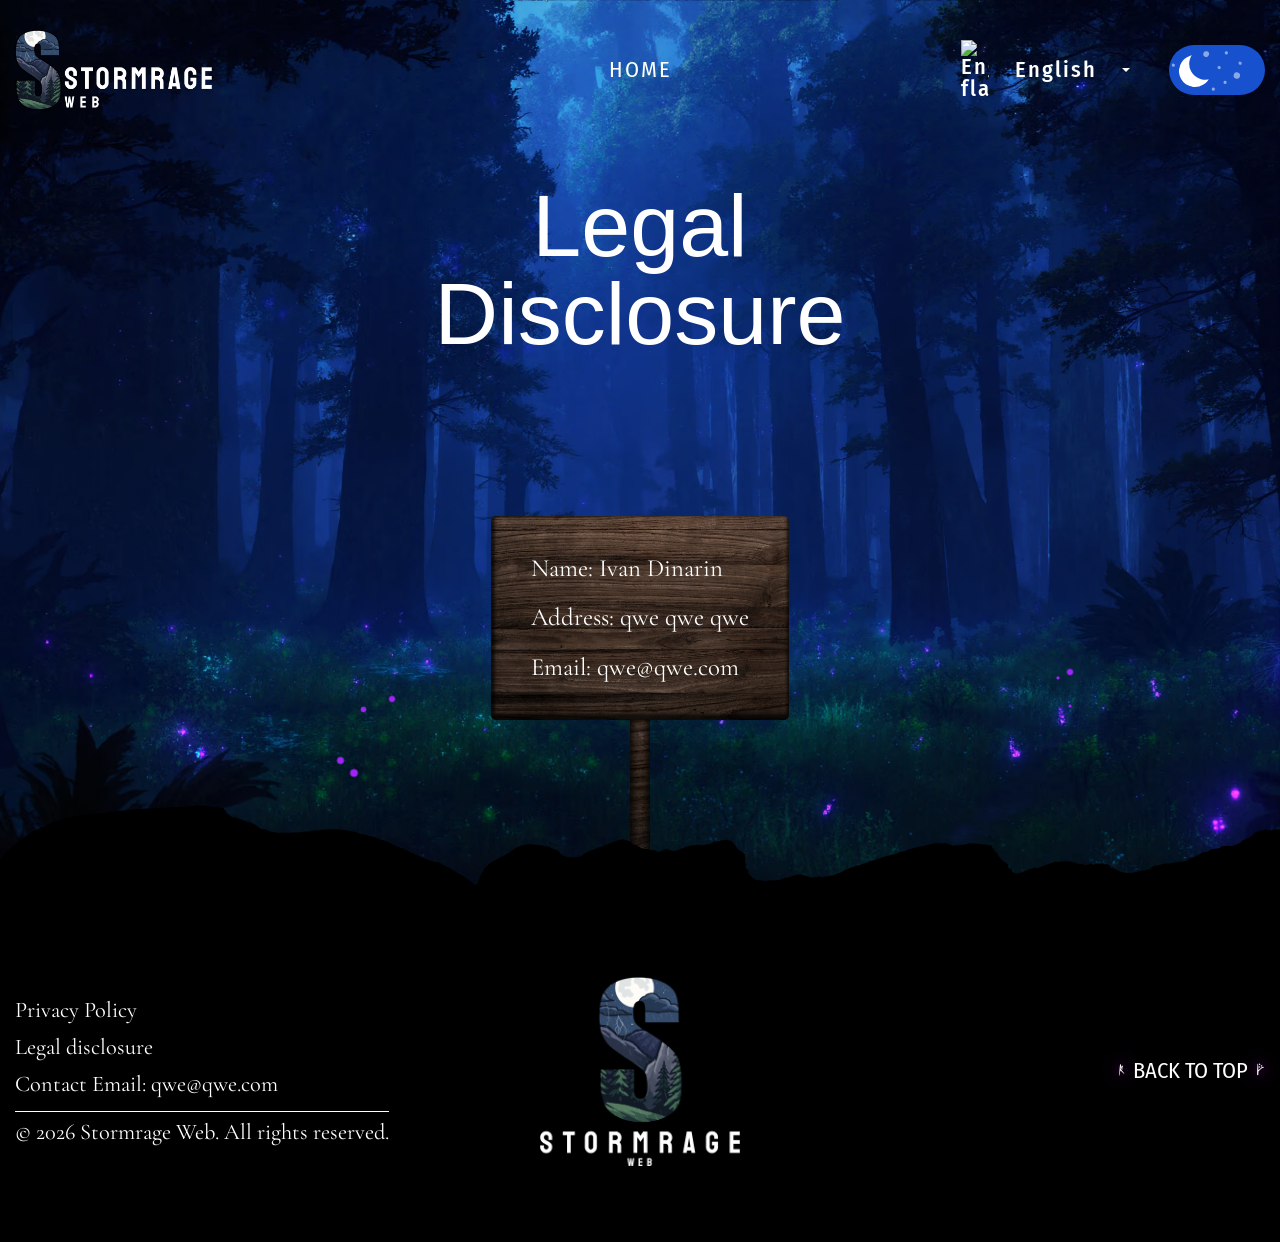
==== commit e1099d25: "Updates" ====
--- a/legal-disclosure.html
+++ b/legal-disclosure.html
@@ -10,8 +10,8 @@
 		<link rel="shortcut icon" href="./assets/img/favicon/favicon-black.ico" media="(prefers-color-scheme: light)">
 		<link rel="shortcut icon" href="./assets/img/favicon/favicon-white.ico" media="(prefers-color-scheme: dark)">
 		<title>Legal disclosure</title>
-		<script defer src="./js/app.min.js?v=1777254256774"></script>
-		<link rel="stylesheet" defer href="./css/app.min.css?v=1777254256774">
+		<script defer src="./js/app.min.js?v=1777254917083"></script>
+		<link rel="stylesheet" defer href="./css/app.min.css?v=1777254917083">
 	</head>
 	<body>
 		<div class="wrapper">
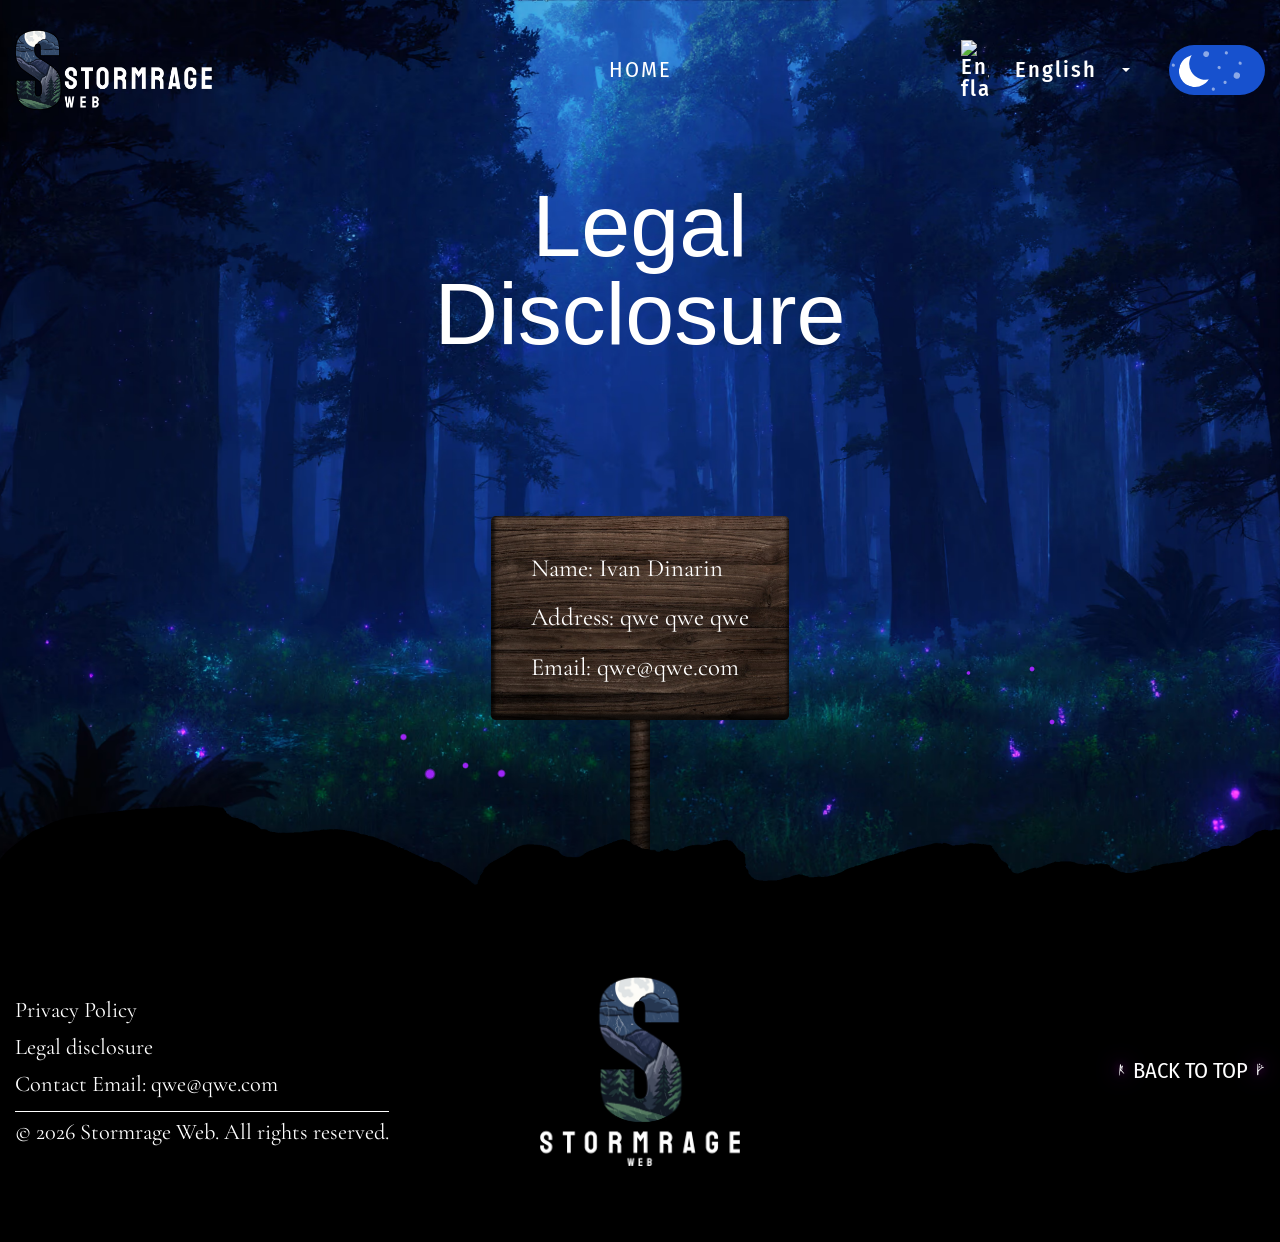
==== commit ad11d34c: "Updates" ====
--- a/legal-disclosure.html
+++ b/legal-disclosure.html
@@ -10,8 +10,8 @@
 		<link rel="shortcut icon" href="./assets/img/favicon/favicon-black.ico" media="(prefers-color-scheme: light)">
 		<link rel="shortcut icon" href="./assets/img/favicon/favicon-white.ico" media="(prefers-color-scheme: dark)">
 		<title>Legal disclosure</title>
-		<script defer src="./js/app.min.js?v=1777254917083"></script>
-		<link rel="stylesheet" defer href="./css/app.min.css?v=1777254917083">
+		<script defer src="./js/app.min.js?v=1777331655235"></script>
+		<link rel="stylesheet" defer href="./css/app.min.css?v=1777331655235">
 	</head>
 	<body>
 		<div class="wrapper">
--- a/css/app.min.css
+++ b/css/app.min.css
@@ -1 +1 @@
-@import url("https://fonts.googleapis.com/css?family=Cinzel+Decorative:regular,700&display=swap");@import url("https://fonts.googleapis.com/css?family=Cormorant+Garamond:regular,700&display=swap");@import url("https://fonts.googleapis.com/css?family=Fira+Sans+Condensed:regular&display=swap");*{border:0;margin:0;padding:0}*,:after,:before{box-sizing:border-box}:after,:before{display:inline-block}body,html{height:100%}body{line-height:1;scrollbar-gutter:stable;-ms-text-size-adjust:100%;-moz-text-size-adjust:100%;-webkit-text-size-adjust:100%;-webkit-font-smoothing:antialiased;-moz-osx-font-smoothing:grayscale}button,input,textarea{background-color:transparent;color:inherit;font-family:inherit;font-size:inherit;line-height:inherit}input,textarea{width:100%}label{display:inline-block}button,option,select{cursor:pointer}a{color:inherit;display:inline-block;text-decoration:none}ul li{list-style:none}img{height:auto;max-width:100%;vertical-align:middle}h1,h2,h3,h4,h5,h6{font-size:inherit;font-weight:inherit}address{font-style:normal}@font-face{font-display:swap;font-family:Morpheus;font-style:normal;font-weight:400;src:url(../assets/fonts/Morpheus.woff2) format("woff2")}@font-face{font-display:swap;font-family:DarnassianRunes;font-style:normal;font-weight:400;src:url(../assets/fonts/DarnassianRunes.woff2) format("woff2")}@font-face{font-display:swap;font-family:Cinzel;font-style:normal;font-weight:400;src:url(../assets/fonts/Cinzel.woff2) format("woff2")}*{transition:color .3s,background-color .3s}body{background-color:#000;color:#02010a;font-family:Cormorant Garamond;font-size:1rem;min-width:20rem}[data-fls-scrolllock] body{overflow:hidden;overscroll-behavior:none;touch-action:none}.wrapper{display:flex;flex-direction:column;min-height:100%;overflow:clip}.wrapper>main{flex:1 1 auto}.wrapper>*{min-width:0}[class*=__container]{margin:0 auto;max-width:120rem;padding-left:.9375rem;padding-right:.9375rem}input:-webkit-autofill,input:-webkit-autofill:focus{transition:background-color 0s 600000s,color 0s 600000s!important}.title-box{background:url(../assets/img/decor/title-bg.avif) 50% 45%/60% 80% no-repeat;display:inline-flex;filter:drop-shadow(0 0 .9375rem #000);padding-block:1.875rem;padding-inline:.9375rem;position:relative}.title-box:before{aspect-ratio:542/479;background:url(../assets/img/decor/title-decor-top.avif) 0 0/contain no-repeat;bottom:95%;content:"";filter:drop-shadow(0 0 .125rem #000);left:50%;pointer-events:none;position:absolute;transform:translate(-50%)}.title{align-items:center;color:#fff;display:flex;font-family:var(--titleFontFamily);position:relative;text-align:center;text-shadow:0 0 .25rem #000;white-space:nowrap}.title:before{background:url(../assets/img/decor/title-decor.avif) 0 0/contain no-repeat;content:"";filter:drop-shadow(0 0 .125rem #000);height:200%;pointer-events:none;width:12.5rem}.title:after{background:url(../assets/img/decor/title-decor.avif) 0 0/contain no-repeat;content:"";filter:drop-shadow(0 0 .125rem #000);height:200%;pointer-events:none;transform:scaleX(-1);width:12.5rem}.divider{background:#000;position:relative;width:100%;z-index:49}.privacy-policy__background{display:grid;height:110lvh;left:0;position:fixed;top:-5%;width:110vw;z-index:0}.privacy-policy__background>*{grid-area:1/1}.privacy-policy__background-image{height:100%;transition:opacity .3s;width:100%}.privacy-policy__background-image--dark{background:url(../assets/img/hero/dark/bg-full.avif) 50% 50%/cover no-repeat}.privacy-policy__background-image--light{background:url(../assets/img/hero/light/bg-full.avif) 50% 50%/cover no-repeat}.privacy-policy__container{align-items:center;display:flex;flex-direction:column}.privacy-policy__body{color:#000;display:flex;flex-direction:column;margin:0 auto;position:relative;width:60%}.privacy-policy__body:before{background:url(../assets/img/textures/wood-01-vertical.avif) 0 0/contain repeat;height:120%;width:2.5rem;z-index:1}.privacy-policy__body:after,.privacy-policy__body:before{box-shadow:inset 0 .125rem .5rem .1875rem #000;content:"";left:0;pointer-events:none;position:absolute;top:0;transition:filter .5s}.privacy-policy__body:after{background:url(../assets/img/textures/wood-01.avif) 0 0/contain repeat;height:1.875rem;width:100%;z-index:2}.privacy-policy__content{height:100%;width:100%}.privacy-policy__content:before{background-color:#727272;border-radius:50%;box-shadow:0 0 .0625rem .09375rem #000;content:"";height:.5rem;left:.9375rem;position:absolute;top:.75rem;width:.5rem;z-index:10}.privacy-policy__title{font-family:var(--secondaryFontFamily)}.privacy-policy__section{border-radius:.625rem}.privacy-policy__section:not(:first-child){margin-top:2.5rem}.privacy-policy__section:first-child{margin-top:3.75rem}.privacy-policy__section{position:relative}.privacy-policy__section:before{left:10%}.privacy-policy__section:after,.privacy-policy__section:before{background:url(../assets/img/decor/chain.avif) 0 0/cover no-repeat;content:"";height:6.25rem;pointer-events:none;position:absolute;top:-2.5rem;transition:filter .5s;width:1.875rem;z-index:0}.privacy-policy__section:after{right:10%}.section-privacy-policy{color:#000}.section-privacy-policy__background{background:url(../assets/img/textures/wood-01.avif) 50% 50%/cover repeat;box-shadow:inset 0 .125rem .5rem .1875rem #000;height:100%;left:0;position:absolute;top:0;width:100%;z-index:1}.section-privacy-policy__body{background:url(../assets/img/textures/parchment.avif) 0 0/cover no-repeat;padding:1.25rem;position:relative;z-index:3}.section-privacy-policy__body:not(:last-child){margin-bottom:.9375rem}.section-privacy-policy__title{font-weight:700}.section-privacy-policy__title:not(:last-child){margin-bottom:1.25rem}.section-privacy-policy__subtitle{font-weight:700}.section-privacy-policy__subtitle:not(:last-child){margin-bottom:1.25rem}.section-privacy-policy__text:not(:last-child){margin-bottom:2.5rem}.section-privacy-policy__text p:not(:last-child){margin-bottom:.9375rem}html[data-fls-darklite-light] .privacy-policy__background-image--dark{opacity:0}html[data-fls-darklite-dark] .privacy-policy__background-image--dark,html[data-fls-darklite-light] .privacy-policy__background-image--light{opacity:1}html[data-fls-darklite-dark] .privacy-policy__background-image--light{opacity:0}.menu{position:relative}.menu__list{align-items:center;display:flex;gap:1.875rem}.menu__item{border-radius:.625rem;position:relative;transition:all .1s}.--header-scroll .menu__item,[data-fls-menu-open] .menu__item{box-shadow:0 .125rem .125rem .0625rem #000}.--header-scroll .menu__item:hover .menu__link,[data-fls-menu-open] .menu__item:hover .menu__link{box-shadow:0 .1875rem #1b0000;translate:0 .1875rem}.--header-scroll .menu__item:active .menu__link,[data-fls-menu-open] .menu__item:active .menu__link{box-shadow:0 -.0625rem #1b0000;translate:0 .375rem}.menu__link{border:.0625rem solid transparent;border-radius:.625rem;color:#fff;display:inline-flex;font-family:var(--fourthFontFamily);letter-spacing:.125rem;padding:.625rem .3125rem;position:relative;text-transform:uppercase;text-wrap:nowrap;transition:all .1s}.--header-scroll .menu__link,[data-fls-menu-open] .menu__link{background:url(../assets/img/textures/wood-02.avif) 0 0/cover no-repeat;border:.0625rem solid rgba(0,0,0,.396);box-shadow:0 .375rem #1b0000}.menu__link:hover .menu__link-decor{color:#b410d4;filter:drop-shadow(0 0 .625rem #b410d4);text-shadow:0 0 .625rem #b410d4}.menu__link-decor{color:#fff;filter:drop-shadow(0 0 .625rem #6e0d81);font-family:var(--runesFontFamily);text-shadow:0 0 .625rem #6e0d81;transition:all .2s}.icon-menu{border:.0625rem solid transparent;border-radius:.625rem;color:#fff;display:none;padding:1.25rem 1.875rem;position:relative;text-transform:uppercase;transition:all .1s;width:100%}.--header-scroll .icon-menu,[data-fls-menu-open] .icon-menu{background:url(../assets/img/textures/wood-02.avif) 0 0/cover no-repeat;border:.0625rem solid rgba(0,0,0,.396);box-shadow:0 .375rem #1b0000}.header{background:none;border-bottom:.3125rem solid transparent;left:0;padding-bottom:1.875rem;padding-top:1.875rem;position:fixed;right:0;top:0;transition:all .3s;z-index:50}.header.--header-scroll{padding-bottom:1.25rem;padding-top:.3125rem}.header.--header-scroll,[data-fls-menu-open] .header{border-bottom:.3125rem solid #0a0000}.header.--header-scroll .header__background,.header.--header-scroll:after,[data-fls-menu-open] .header .header__background,[data-fls-menu-open] .header:after{opacity:1}.header__container{position:relative}.header__background{height:100%;left:0;opacity:0;pointer-events:none;position:absolute;top:0;transition:all .3s;width:100%}.header__background-image{background:url(../assets/img/textures/wood-header.avif) 50% 50%/cover repeat;height:100%;object-fit:cover;pointer-events:none;width:100%}.header__decor{opacity:0;transition:all .3s}.--header-scroll .header__decor,[data-fls-menu-open] .header__decor{opacity:1}.header__decor{aspect-ratio:1539/109;height:100%;left:50%;pointer-events:none;position:absolute;top:100%;transform:translate(-50%);z-index:2}.header__decor-image{height:100%;width:100%}.header__decor-image--small{aspect-ratio:1436/109;display:none;height:50%;object-fit:contain}.header__body{align-items:center;display:grid;gap:1.25rem;grid-template-columns:1fr auto 1fr;position:relative}.header__logo-image{max-height:5rem;max-width:12.5rem}.header__logo-image--mobile{display:none}.header__settings{align-items:center;display:flex;gap:1.25rem;justify-self:end}.header__language-dropdown{position:relative;z-index:52}.header__theme-switcher{border-radius:var(--toggleHeight);cursor:pointer;font-size:20%;height:var(--toggleHeight);justify-self:end;min-height:var(--toggleHeight);position:relative;transition:all 0s;width:var(--toggleWidth)}.transition-ready .header__theme-switcher{transition:all .5s ease-in-out}.header__theme-switcher{background:var(--nightColor)}[data-fls-darklite-light] .header__theme-switcher{background:var(--dayColor)}:root{--toggleHeight:3.125rem;--toggleWidth:6rem;--toggleBtnRadius:10em;--dayColor:#ff6d00;--moonColor:#fff;--nightColor:#1751ce;--bgColor--day:#7db7dd}.light{color:var(--dayColor)}.day{background:var(--nightColor)}.moon{border-radius:50%;display:block;position:absolute;transition:all 0s}.transition-ready .moon{transition:all .4s ease-in-out}.moon{background:var(--logoColor);box-shadow:3em 2.5em 0 0 var(--moonColor) inset,hsla(0,0%,100%,.5) 0 -7em 0 -4.5em,hsla(0,0%,100%,.5) 3em 7em 0 -4.5em,hsla(0,0%,100%,.5) 2em 13em 0 -4em,hsla(0,0%,100%,.5) 6em 2em 0 -4.1em,hsla(0,0%,100%,.5) 8em 8em 0 -4.5em,hsla(0,0%,100%,.5) 6em 13em 0 -4.5em,hsla(0,0%,100%,.5) -4em 7em 0 -4.5em,hsla(0,0%,100%,.5) -1em 10em 0 -4.5em;height:var(--toggleBtnRadius);left:3em;top:3em;transform:rotate(-75deg);width:var(--toggleBtnRadius)}.sun{background:var(--moonColor);box-shadow:3em 3em 0 5em var(--moonColor) inset,0 -5em 0 -2.7em var(--moonColor),3.5em -3.5em 0 -3em var(--moonColor),5em 0 0 -2.7em var(--moonColor),3.5em 3.5em 0 -3em var(--moonColor),0 5em 0 -2.7em var(--moonColor),-3.5em 3.5em 0 -3em var(--moonColor),-5em 0 0 -2.7em var(--moonColor),-3.5em -3.5em 0 -3em var(--moonColor);height:7em;left:18em;top:4.5em;transform:rotate(0deg);width:7em}.dropdown{position:relative}.--header-scroll .dropdown:before,[data-fls-menu-open] .dropdown:before{left:.625rem}.--header-scroll .dropdown:after,.--header-scroll .dropdown:before,[data-fls-menu-open] .dropdown:after,[data-fls-menu-open] .dropdown:before{background:url(../assets/img/textures/rope.avif) 0 0/contain repeat-y;border-radius:.25rem;content:"";height:0;position:absolute;top:1.25rem;transition:height .3s;width:.625rem;z-index:-1}.--header-scroll .dropdown:after,[data-fls-menu-open] .dropdown:after{right:.625rem}.--header-scroll .dropdown.open:after,.--header-scroll .dropdown.open:before,[data-fls-menu-open] .dropdown.open:after,[data-fls-menu-open] .dropdown.open:before{height:calc(100% + 9.6875rem)}.dropdown__button-wrapper{border-radius:.625rem;position:relative;transition:all .1s}.--header-scroll .dropdown__button-wrapper{box-shadow:0 .125rem .125rem #000}.--header-scroll .dropdown__button-wrapper .dropdown__button:active{box-shadow:0 -.0625rem #1b0000;translate:0 .375rem}.--header-scroll .header__language-dropdown:not(.open) .dropdown__button-wrapper:hover:not(:active) .dropdown__button{box-shadow:0 .1875rem #1b0000;translate:0 .1875rem}.--header-scroll .open .dropdown__button-wrapper .dropdown__button{box-shadow:0 -.0625rem #1b0000;translate:0 .375rem}.dropdown__button{align-items:center;border:none;cursor:pointer;display:flex;font-family:var(--fourthFontFamily);font-weight:500;height:3rem;justify-content:space-evenly;padding:.625rem;transition:color .6s;width:max-content;z-index:2}.dropdown__button img{inline-size:1.75rem;margin:0 .3125rem 0 0}.dropdown__button{border:.0625rem solid transparent;border-radius:.625rem;color:#fff;display:inline-flex;letter-spacing:.125rem;padding:.625rem .3125rem;position:relative;transition:all .1s}.--header-scroll .dropdown__button,[data-fls-menu-open] .dropdown__button{background:url(../assets/img/textures/wood-02.avif) 0 0/cover repeat;border:.0625rem solid rgba(0,0,0,.396);box-shadow:0 .375rem #1b0000}.dropdown__content{border-radius:.3125rem;display:flex;flex-direction:column;font-family:var(--fourthFontFamily);gap:1.25rem;left:0;margin:.0625rem 0 0;overflow-y:hidden;position:absolute;right:0;top:0;visibility:hidden;z-index:-1;z-index:1}.--header-scroll .dropdown__content,[data-fls-menu-open] .dropdown__content{height:0;transition:all .3s}.--header-scroll .open .dropdown__content,[data-fls-menu-open] .dropdown__content{height:8.375rem;padding:.625rem 0 0;top:5rem}.header:not(.--header-scroll) .dropdown__content{opacity:0;top:5rem}.header:not(.--header-scroll) .open .dropdown__content{animation:slideIn .3s ease-out;opacity:1;transition:all .3s}.dropdown__content li{align-items:center;display:flex}.--header-scroll .dropdown__content li,[data-fls-menu-open] .dropdown__content li{background:url(../assets/img/textures/wood-02.avif) 0 0/cover repeat}.dropdown__content li{border-radius:.3125rem;cursor:pointer;font-weight:500}.header:not(.--header-scroll) .dropdown__content li{background-color:#fff;color:#000}.header:not(.--header-scroll) .dropdown__content li:hover{background-color:#9e9e9e}.dropdown__content li{color:#fff;justify-content:flex-start;padding:.75rem 1.625rem .75rem 1rem;text-decoration:none}.--header-scroll .dropdown__content li,[data-fls-menu-open] .dropdown__content li{box-shadow:0 -.375rem #1b0000;transition:all .3s}.--header-scroll .dropdown__content li:active,[data-fls-menu-open] .dropdown__content li:active{filter:brightness(1.7)!important}.dropdown__content li img{inline-size:1.75rem;margin:0 1.25rem 0 0}.arrow-down{border-color:#fff transparent transparent;border-style:solid;border-width:.25rem .25rem 0;display:inline-block;height:0;margin:0 0 0 .3125rem;transition:border-color .6s;vertical-align:middle;width:0}.dropdown.open .dropdown__content{visibility:visible}@keyframes slideIn{0%{opacity:0;transform:translateY(-.625rem)}to{opacity:1;transform:translateY(0)}}@keyframes size{0%{background:var(--logo-color);transform:translateX(0) scale(1)}55%{background:var(--logo-color);transform:translateX(1.6875rem) scale(.5)}to{transform:translateX(4.0625rem) scale(1)}}@keyframes size-back{0%{background:#fff;transform:translateX(4.0625rem) scale(1)}55%{transform:translateX(1.6875rem) scale(.5)}to{transform:translateX(0) scale(1)}}[data-fls-header-scroll].--header-scroll{left:0;position:fixed;right:0;top:0;z-index:50}[data-fls-header-scroll-show].--header-scroll{transition:translate .3s;translate:0 -100%}[data-fls-header-scroll-show].--header-show{translate:0 0}.footer{background:#000;position:relative;z-index:49}.footer:before{background:url(../assets/img/textures/wall-horizontal.avif) 0 0/auto 6.25rem repeat-x;bottom:100%;content:"";height:6.25rem;left:0;position:absolute;transform:scale(-1) translateY(-.0625rem);width:100%}.footer__container{align-items:center;display:grid;gap:1.25rem;grid-template-columns:repeat(3,1fr);justify-items:center}.footer__info{align-items:center;color:#fff;display:flex;flex-direction:column;gap:.9375rem}.footer__logo{max-width:12.5rem}.footer__button{color:#fff}.info-footer__item:last-child{padding-top:.625rem}.info-footer__item:last-child:before{background-color:#fff;content:"";height:.0625rem;left:0;position:absolute;top:0;width:100%}.info-footer__item{display:inline-block;position:relative}.info-footer__item:hover .info-footer__link{text-shadow:0 0 .3125rem #b410d4,0 0 .625rem #b410d4,0 0 .9375rem #b410d4}.info-footer__item:hover .dot{opacity:1;transform:translate(0) rotate(var(--rotatation))}.info-footer__item:hover .dot:after{animation-play-state:running}.info-footer__link{appearance:none;display:inline-block;position:relative;text-align:center;text-decoration:none;z-index:1}.dot{display:block;height:var(--size);opacity:0;position:absolute;transform:translate(var(--starting-x),var(--starting-y)) rotate(var(--rotatation));transition:transform calc(var(--speed)/12) ease,opacity .5s;width:var(--size)}.dot:after{animation:hoverFirefly var(--speed) infinite,dimFirefly calc(var(--speed)/2) infinite calc(var(--speed)/3);animation-play-state:paused;background:#b410d4;border-radius:100%;box-shadow:0 0 .375rem 0 #b410d4,inset 0 0 .25rem 0 #b410d4,0 0 .125rem .0625rem hsla(0,0%,100%,.259);content:"";display:block;height:100%;width:100%}.dot-1{--rotatation:0deg;--speed:14s;--size:0.375rem;--starting-x:1.875rem;--starting-y:1.25rem;left:-1rem;top:.125rem}.dot-2{--rotatation:122deg;--speed:16s;--size:0.1875rem;--starting-x:2.5rem;--starting-y:0.625rem;left:0;top:.0625rem}.dot-3{--rotatation:39deg;--speed:20s;--size:0.25rem;--starting-x:-0.625rem;--starting-y:1.25rem;right:.875rem;top:-.5rem}.dot-4{--rotatation:220deg;--speed:18s;--size:0.125rem;--starting-x:-1.875rem;--starting-y:-0.3125rem;bottom:.25rem;right:-.875rem}.dot-5{--rotatation:190deg;--speed:22s;--size:0.3125rem;--starting-x:-2.5rem;--starting-y:-1.25rem;bottom:-.375rem;right:-.1875rem}.dot-6{--rotatation:20deg;--speed:15s;--size:0.25rem;--starting-x:0.75rem;--starting-y:-1.125rem;bottom:-.75rem;left:1.875rem}.dot-7{--rotatation:300deg;--speed:19s;--size:0.1875rem;--starting-x:0.375rem;--starting-y:-1.25rem;bottom:-1rem;left:2.75rem}@keyframes dimFirefly{0%{opacity:1}25%{opacity:.4}50%{opacity:.8}75%{opacity:.5}to{opacity:1}}@keyframes hoverFirefly{0%{transform:translate(0)}12%{transform:translate(.1875rem,.0625rem)}24%{transform:translate(-.125rem,.1875rem)}37%{transform:translate(.125rem,-.125rem)}55%{transform:translate(-.0625rem)}74%{transform:translateY(.125rem)}88%{transform:translate(-.1875rem,-.0625rem)}to{transform:translate(0)}}.button{display:inline-flex;text-transform:uppercase;transition:all .3s}.button--fw{width:100%}.button__decor{color:#fff;filter:drop-shadow(0 0 .625rem #6e0d81);font-family:var(--runesFontFamily);text-shadow:0 0 .625rem #6e0d81;transition:all .3s}.button__decor--left,.button__decor--right{animation:reset 2s linear 0s forwards}.button__text{transition:text-shadow .3s}@keyframes float{0%{transform:translate(0) rotate(0deg)}20%{transform:translate(-.1875rem,-.375rem) rotate(-2deg)}40%{transform:translate(.25rem,-.625rem) rotate(2deg)}60%{transform:translate(.375rem,-.25rem) rotate(1deg)}80%{transform:translate(-.125rem,.1875rem) rotate(-1deg)}to{transform:translate(0) rotate(0deg)}}@keyframes float-r{0%{transform:translate(0) rotate(0deg)}20%{transform:translate(-.1875rem,-.375rem) rotate(-2deg)}40%{transform:translate(.25rem,-.625rem) rotate(2deg)}60%{transform:translate(.375rem,-.25rem) rotate(1deg)}80%{transform:translate(-.125rem,.1875rem) rotate(-1deg)}to{transform:translate(0) rotate(0deg)}}@keyframes reset{0%{opacity:0;transform:translate(0) rotate(0deg)}to{opacity:1;transform:translate(0) rotate(0deg)}}html[data-fls-darklite-light]{--bg-forest:url(../assets/img/hero/light/bg.avif)}html[data-fls-darklite-dark]{--bg-forest:url(../assets/img/hero/dark/bg.avif)}.firefly--1{bottom:20%;height:10%;position:absolute;right:15%;width:10%}.firefly--2{bottom:10%;height:15%;left:25%;position:absolute;width:15%}.firefly--3{bottom:30%;height:5%;position:absolute;right:55%;width:5%}.firefly{animation-direction:alternate;animation-iteration-count:infinite;animation-name:glow;animation-timing-function:ease-in-out;background:radial-gradient(circle,currentColor 40%,transparent 70%);border-radius:50%;color:#9e25f6;position:absolute}.firefly:before{background-color:#9e25f6;content:"";height:50%;left:50%;position:absolute;top:50%;transform:translate(-50%,-50%);width:50%}@keyframes glow{0%{opacity:.4;transform:scale(.8)}to{opacity:1;transform:scale(1.2)}}.legal-disclosure{position:relative}.legal-disclosure__background{display:grid;pointer-events:none}.legal-disclosure__background>*{grid-column:1;grid-row:1}.legal-disclosure__bg-image{height:100lvh;object-fit:cover;transition:opacity .5s;width:100vw}.legal-disclosure__bg-image--dark{background:url(../assets/img/hero/dark/bg-full.avif) 50% 50%/cover no-repeat}.legal-disclosure__bg-image--light{background:url(../assets/img/hero/light/bg-full.avif) 50% 50%/cover no-repeat}.legal-disclosure__fireflies{height:100%;left:0;overflow:hidden;pointer-events:none;top:0;width:100%}.legal-disclosure__title{color:#fff;font-family:Staatliches,sans-serif;left:50%;position:absolute;text-align:center;top:30%;transform:translate(-50%,-50%)!important;z-index:12}.legal-disclosure__body{bottom:20%;left:50%;padding:2.5rem;position:absolute;transform:translateX(-50%);z-index:1}.legal-disclosure__body:before{border-radius:.3125rem;box-shadow:inset .0625rem -.1875rem .1875rem .1875rem rgba(0,0,0,.671);height:100%;left:0;width:100%;z-index:-1}.legal-disclosure__body:after,.legal-disclosure__body:before{background:url(../assets/img/textures/wood-01.avif) 0 0/cover repeat;content:"";pointer-events:none;position:absolute;top:0;transition:filter .5s}.legal-disclosure__body:after{box-shadow:inset 0 .125rem .5rem .1875rem #000;height:300%;left:50%;transform:translate(-50%);width:1.25rem;z-index:-2}.legal-disclosure__content{color:#fff}.legal-disclosure__content p:not(:last-child){margin-bottom:1.5625rem}html[data-fls-darklite-light] .legal-disclosure__bg-image--dark{opacity:0}html[data-fls-darklite-dark] .legal-disclosure__bg-image--dark,html[data-fls-darklite-light] .legal-disclosure__bg-image--light{opacity:1}html[data-fls-darklite-dark] .legal-disclosure__bg-image--light{opacity:0}.tabs{display:grid}.tabs__navigation{display:flex;font-family:var(--titleFontFamily);justify-self:center}.tabs__title{align-items:center;border-radius:.3125rem;color:#fff;color:#919191;display:flex;position:relative}.tabs__title:after{background-color:#28237e;border-radius:.125rem;bottom:-.625rem;content:"";height:.1875rem;left:50%;opacity:0;position:absolute;transform:translate(-50%);transition:all .3s;width:0}[data-fls-darklite-light] .tabs__title:after{background-color:#ab58ee}.tabs__title:hover{color:#ccc}.tabs__title:hover:after{opacity:.75;width:50%}.tabs__title.--tab-active{color:#fff;text-shadow:#fff 0 0 .0625rem,#fff 0 0 .1875rem,#28237e 0 0 .4375rem,#28237e 0 0 .5rem,#28237e 0 0 .5625rem,#28237e 0 0 .625rem,#28237e 0 0 .75rem}.tabs__title.--tab-active:after{opacity:1;width:100%}.tabs__content{padding:.625rem .9375rem}.tabs__body{animation:tabs-appear 1s ease forwards}@keyframes tabs-appear{0%{opacity:0;transform:translateY(6.25rem)}to{opacity:1;transform:translateY(0)}}.page{background-color:#000}.page__about,.page__projects{position:relative;z-index:40}.page__pricing,.page__projects{overflow:hidden}.page__pricing{background-color:#000;position:relative;z-index:39}.page__faq{position:relative;z-index:40}.page__contact{background-color:#000;position:relative;z-index:40}.hero{height:100lvh;overflow:hidden;position:relative;width:100vw}.hero:after{background:url(../assets/img/hero/light/beams.avif) 50% 50%/cover no-repeat;content:"";height:100%;left:0;opacity:0;pointer-events:none;position:fixed;top:0;transition:all .5s;width:100%;z-index:10}.hero__title-box{color:#fff;left:50%;position:fixed;top:50lvh;transform:translate(-50%,-50%)!important;z-index:12}.hero__title{font-family:Staatliches,sans-serif;text-align:center}.hero__title-secondary{display:block}.hero__background{height:100lvh;left:0;position:fixed;top:0;width:100vw}.hero__image{height:100lvh;object-fit:cover;transition:opacity .5s;width:100vw}.hero__image--dark{background:url(../assets/img/hero/dark/bg.avif) 50% 50%/cover no-repeat}.hero__image--light{background:url(../assets/img/hero/light/bg.avif) 50% 50%/cover no-repeat}.hero__layer{display:grid;pointer-events:none;position:fixed}.hero__layer>*{grid-column:1;grid-row:1}.hero__layer--1{height:100lvh;left:-5vw;top:50lvh;width:110vw;z-index:12}.hero__layer--2,.hero__layer--3,.hero__layer--4{height:100lvh;left:0;top:0;width:100vw;z-index:5}.hero__layer--5{aspect-ratio:1/1;right:-5vw;top:20lvh;width:35vw;z-index:13}.hero__layer--6{aspect-ratio:26/15;left:-15vw;top:10lvh;width:45vw;z-index:13}.hero__layer--8{pointer-events:auto;z-index:11}.hero__layer--fireflies{z-index:9}.hero__leaves--01{background:url(../assets/img/hero/dark/leaves-right.avif) 50% 50%/cover no-repeat;height:100%;width:100%}.hero__leaves--02{background:url(../assets/img/hero/dark/leaves-left.avif) 50% 50%/cover no-repeat;height:100%;width:100%}.hero__grass--01{background:url(../assets/img/hero/dark/fore-grass-02.avif) 50% 50%/cover no-repeat}.hero__tree-01{left:-2%;top:0;transition:all .5s;z-index:9}.hero__tree-01--light{background:url(../assets/img/hero/light/left-tree.avif) 50% 50%/cover no-repeat}.hero__tree-01--dark{background:url(../assets/img/hero/dark/left-tree.avif) 50% 50%/cover no-repeat}.hero__tree-02{left:0;top:0;transition:all .5s;z-index:8}.hero__tree-02--light{background:url(../assets/img/hero/light/right-tree.avif) 50% 50%/cover no-repeat}.hero__tree-02--dark{background:url(../assets/img/hero/dark/right-tree.avif) 50% 50%/cover no-repeat}.hero__tree-03{left:0;top:0;transition:all .5s;z-index:8}.hero__tree-03--light{background:url(../assets/img/hero/light/center-tree.avif) 50% 50%/cover no-repeat}.hero__tree-03--dark{background:url(../assets/img/hero/dark/center-tree.avif) 50% 50%/cover no-repeat}.hero__fireflies{height:100lvh;left:0;overflow:hidden;pointer-events:none;top:0;width:100vw}@keyframes banner-fade-in{0%{opacity:0;transform:scale(.3) translate(-50%,-50%)}to{opacity:1;transform:scale(1) translate(-50%,-50%)}}html[data-fls-darklite-light] .hero:after,html[data-fls-darklite-light] .hero__image--light,html[data-fls-darklite-light] .hero__tree-01--light,html[data-fls-darklite-light] .hero__tree-02--light,html[data-fls-darklite-light] .hero__tree-03--light{opacity:1}html[data-fls-darklite-dark] .hero:after,html[data-fls-darklite-dark] .hero__image--light,html[data-fls-darklite-dark] .hero__tree-01--light,html[data-fls-darklite-dark] .hero__tree-02--light,html[data-fls-darklite-dark] .hero__tree-03--light,html[data-fls-darklite-light] .hero__image--dark,html[data-fls-darklite-light] .hero__tree-01--dark,html[data-fls-darklite-light] .hero__tree-02--dark,html[data-fls-darklite-light] .hero__tree-03--dark{opacity:0}html[data-fls-darklite-dark] .hero__image--dark,html[data-fls-darklite-dark] .hero__tree-01--dark,html[data-fls-darklite-dark] .hero__tree-02--dark,html[data-fls-darklite-dark] .hero__tree-03--dark{opacity:1}.about__top-decor{pointer-events:none;translate:0 5%;width:105%}.about__top-decor-image{width:100%}.about__body{background-color:var(--bgColor);position:relative}.about__body:before{top:0}.about__body:after,.about__body:before{background:url(../assets/img/textures/wall-horizontal.avif) 0 0/auto 6.25rem repeat-x;content:"";height:6.25rem;left:0;pointer-events:none;position:absolute;width:100%;z-index:3}.about__body:after{bottom:0;transform:scaleY(-1)}.about__background{height:100%;left:0;position:absolute;top:0;width:100%}.about__background-image{background:url(../assets/img/textures/wall-1.avif) 0 0/contain repeat;filter:brightness(.2);height:100%;transition:filter .5s;width:100%}.about__container{display:grid;grid-template-columns:2fr 3fr 2fr;position:relative;z-index:2}.about__window{align-self:start;display:grid;overflow:hidden;position:relative;top:12.5rem}.about__window>*{grid-area:1/1}.about__window-image{filter:brightness(.4);position:relative;transition:filter .5s;z-index:2}.about__forest{display:grid;height:85%;left:50%;overflow:hidden;position:absolute;top:50%;transform:translate(-50%,-50%);width:90%;z-index:1}.about__forest>*{grid-area:1/1}.about__forest-image{height:110%;object-fit:cover;object-position:80% 50%;transition:opacity .5s}.about__forest-image--dark{opacity:0;transition-delay:.12s}[data-fls-darklite-dark] .about__forest-image--dark{opacity:1;transition-delay:0s}.about__forest-image--light{opacity:0;transition-delay:.12s}[data-fls-darklite-light] .about__forest-image--light{opacity:1;transition-delay:0s}.about__content{align-items:center;background:url(../assets/img/textures/banner-fabric.avif) 0 0/contain repeat;border-radius:0 0 12.5rem 12.5rem;display:flex;flex-direction:column;outline:.0625rem dashed #fff;outline-offset:-.625rem;padding-bottom:6.25rem;position:relative;z-index:2}.about__text{color:#fff;line-height:1.2;padding:2.5rem}.about__text p:not(:last-child){margin-bottom:.625rem}.media-about{align-items:center;display:flex;flex-direction:column;justify-content:space-between;padding-bottom:6.25rem;perspective:62.5rem;perspective-origin:50%;position:relative}.media-about__background{background:url(../assets/img/textures/stone-fireplace-wall.avif) 0 0/cover repeat;box-shadow:0 0 5rem #000;height:100%;left:0;position:absolute;top:0;transform-style:preserve-3d;width:100%}.media-about__background:before{box-shadow:-.625rem 0 5rem #000;right:100%;transform:rotateY(-60deg);transform-origin:right center}.media-about__background:after,.media-about__background:before{background:url(../assets/img/textures/stone-fireplace-wall.avif) 0 0/cover repeat;content:"";filter:brightness(.8);height:100%;position:absolute;top:0;width:20%}.media-about__background:after{box-shadow:.625rem 0 5rem #000;left:100%;transform:rotateY(60deg);transform-origin:left center}.media-about__photo{align-items:center;display:grid;justify-content:center;justify-items:center;position:relative;width:60%;z-index:2}.media-about__photo>*{grid-area:1/1}.media-about__portrait-frame{position:relative;z-index:2}.media-about__portrait{height:90%;width:90%}.media-about__portrait-image{height:100%;object-fit:cover;width:100%}.media-about__fireplace{transition:box-shadow .5s}[data-fls-darklite-light] .media-about__fireplace{box-shadow:inset -.125rem 0 9.375rem .1875rem rgba(190,129,26,.1)}[data-fls-darklite-dark] .media-about__fireplace{box-shadow:inset -.125rem 0 9.375rem .1875rem rgba(145,93,4,.37)}.media-about__fireplace{aspect-ratio:610/496;background:url(../assets/img/decor/fireplace.avif) 50% 50%/contain no-repeat;display:grid;overflow:hidden;width:70%}.media-about__fireplace>*{grid-area:1/1}.media-about__fireplace{position:relative;z-index:20}.media-about__fire{bottom:22%;height:100%;left:50%;-webkit-mask-composite:intersect;mask-composite:intersect;-webkit-mask-image:linear-gradient(90deg,transparent,#000 10%,#000 90%,transparent),linear-gradient(180deg,transparent,#000 10%,#000 90%,transparent);mask-image:linear-gradient(90deg,transparent,#000 10%,#000 90%,transparent),linear-gradient(180deg,transparent,#000 10%,#000 90%,transparent);-webkit-mask-repeat:no-repeat;mask-repeat:no-repeat;-webkit-mask-size:100% 100%;mask-size:100% 100%;mix-blend-mode:screen;object-fit:cover;pointer-events:none;position:absolute;transform:translateX(-50%);transition:opacity 1.5s,width 1.5s,height 1.5s;width:65%}.media-about__fire--big{height:100%;opacity:0;width:65%}[data-fls-darklite-dark] .media-about__fire--big{opacity:1}.media-about__fire--small{height:50%;opacity:0;width:50%}[data-fls-darklite-light] .media-about__fire--small{opacity:1}html[data-fls-darklite-light] .about__background-image{filter:brightness(.4)}html[data-fls-darklite-light] .about__window-image{filter:brightness(.8)}html[data-fls-darklite-dark] .about__background-image{filter:brightness(.2)}html[data-fls-darklite-dark] .about__window-image{filter:brightness(.4)}.projects{background-color:var(--bgColor)}.projects,.projects__container{position:relative}.projects__container{overflow:hidden}.projects__container:before{background:url(../assets/img/textures/wall.avif) repeat-y;background-position:0;background-size:100% auto;left:-.0625rem;pointer-events:none}.projects__container:after,.projects__container:before{bottom:0;content:"";position:absolute;top:0;z-index:100}.projects__container:after{background:url(../assets/img/textures/wall.avif) repeat-y;background-position:100%;background-size:100% auto;pointer-events:none;right:-.0625rem;transform:scale(-1)}.projects__background{display:grid;height:100%;left:0;position:absolute;top:0;width:100%}.projects__background>*{grid-column:1;grid-row:1}.projects__background:before{background:url(../assets/img/projects/stalagmite-horizontal.avif) repeat-x;background-position:0;background-size:contain;pointer-events:none;top:-.0625rem;transform:scaleY(-1)}.projects__background:after,.projects__background:before{content:"";left:0;position:absolute;right:0;width:100%;z-index:100}.projects__background:after{background:url(../assets/img/projects/stalagmite-horizontal.avif) repeat-x;background-position:0;background-size:contain;bottom:-.0625rem;pointer-events:none;transform:scaleX(-1)}.projects__floor{background:url(../assets/img/textures/stone-bg.avif) 50% 50%/contain repeat;height:130%;object-fit:cover;pointer-events:none;position:relative;scale:1.35;top:-20%;transition:filter .5s;width:100%}.projects__floor--mobile{display:none}.projects__title-box{left:50%;margin:0 auto;position:relative;transform:translate(-50%);z-index:10}.projects__title{color:#fff}.projects__body{margin:0 auto;max-width:80%;padding-bottom:12.5rem;padding-top:6.25rem;position:relative;z-index:2}.projects__inner{align-items:flex-start;display:flex;gap:2.5rem}.projects__table{height:100%;left:0;object-fit:cover;position:absolute;top:0;width:100%;z-index:1}.projects__table-image{height:100%;object-fit:cover;transition:filter .5s,box-shadow .5s;width:100%}.projects__table-shadow{background:rgba(7,7,7,.8);box-shadow:-.5625rem -.625rem 1.875rem 1.25rem rgba(7,7,7,.8);inset:0;pointer-events:none;position:absolute;transform:translateZ(0);will-change:transform;z-index:-1}.projects__decor{display:flex;flex-direction:column;z-index:2}.projects__lantern{display:grid;min-width:6.25rem;position:relative;transition:filter .5s}.projects__lantern>*{grid-column:1;grid-row:1}.projects__lantern-image--top{position:relative;top:.625rem;z-index:2}.projects__lantern-image--bottom{position:relative;transition:filter .5s;z-index:1}.projects__scrolls{bottom:0;position:absolute;right:4.375rem;rotate:45deg;width:6%}.projects__scrolls-image{transition:filter .5s}.projects__quill{max-width:9.375rem}.projects__quill-image{transition:filter .5s}.projects__list{position:relative;z-index:2}.list-projects{display:grid}.list-projects>*{grid-column:1;grid-row:1}.list-projects__full{align-items:start;display:grid;grid-template-columns:repeat(auto-fill,minmax(13.75rem,1fr));justify-content:start}.list-projects__compact{padding-bottom:1.25rem;padding-inline:1.875rem}.projects-list-full:has(.projects-list-full__item:hover) .projects-list-full__item:not(:hover){filter:contrast(.8) brightness(.4)}.projects-list-compact{display:none;justify-self:center;overflow:hidden;position:relative;z-index:2}.projects-list-compact__body{width:100%}.projects-list-compact__slider{background:url(../assets/img/projects/scroll.avif) 0 0/100% 100% no-repeat;padding-bottom:2.5rem;position:relative}.projects-list-compact__slider:before{background:url(../assets/img/projects/scroll-edge-left.avif) 0 0/100% 100% no-repeat;content:"";height:100%;left:-.3125rem;position:absolute;top:0;width:10%;z-index:20}.projects-list-compact__slider:after{background:url(../assets/img/projects/scroll-edge-right.avif) 0 0/100% 100% no-repeat;content:"";height:100%;position:absolute;right:-.3125rem;top:0;width:10%;z-index:20}.projects-list-compact__slider *{transition:all 0s}.project__magic{inset:0;overflow:visible;z-index:0}.project__magic,.project__particle{pointer-events:none;position:absolute}.project__particle{border-radius:50%;will-change:transform,opacity}.project{transition:filter .3s,transform .3s}.project,.project__body{position:relative}.project__body{transition:all .3s}.project__picture{display:grid;margin-bottom:1.25rem}.project__picture>*{aspect-ratio:16/9;grid-column:1;grid-row:1}.project__image{height:100%;object-fit:cover;width:100%}.project__preview{height:100%;opacity:0;pointer-events:none;transition:all .3s;width:100%}.active .project__preview{opacity:1}.project__name{color:#000;font-family:var(--fourthFontFamily);text-align:center}html[data-fls-darklite-light] .projects__floor{filter:contrast(1) brightness(.8)}html[data-fls-darklite-light] .projects__table-image{filter:contrast(.9) brightness(.9)}html[data-fls-darklite-light] .projects__quill-image{filter:contrast(1) brightness(1) drop-shadow(0 .3125rem .3125rem rgb(14,14,14))}html[data-fls-darklite-light] .projects__lantern-image--bottom{filter:contrast(.8) brightness(.4)}html[data-fls-darklite-light] .projects__scrolls-image{filter:brightness(1) drop-shadow(0 0 .9375rem rgba(82,31,148,.596))}html[data-fls-darklite-dark] .projects__floor{filter:contrast(.8) brightness(.3)}html[data-fls-darklite-dark] .projects__table-image{filter:contrast(1) brightness(.7)}html[data-fls-darklite-dark] .projects__lantern{filter:drop-shadow(0 0 4.375rem rgb(236,185,82))}html[data-fls-darklite-dark] .projects__quill-image{filter:contrast(1) brightness(.8) drop-shadow(0 .9375rem .3125rem rgb(14,14,14))}.pricing{background-color:#000!important;position:relative}.pricing:before{top:0}.pricing:after,.pricing:before{background:url(../assets/img/textures/wall-horizontal.avif) 0 0/auto 6.25rem repeat-x;content:"";height:6.25rem;left:0;pointer-events:none;position:absolute;width:100%;z-index:2}.pricing:after{bottom:0;transform:scaleY(-1)}.pricing__background{opacity:0;position:fixed;top:0;transition:opacity .05s;visibility:hidden;z-index:0}.--watcher-view .pricing__background{opacity:1;visibility:visible}.pricing__background{display:grid;height:115lvh;left:0;pointer-events:none;top:-2%;width:105vw}.pricing__background>*{grid-column:1;grid-row:1}.pricing__background--mobile{display:none}.pricing__background-image{height:100%;object-fit:cover;pointer-events:none;transition:opacity .5s;width:100%}.pricing__fireflies{pointer-events:none}.pricing__fireflies--1{height:31.25rem;left:10%;position:absolute;top:10%;width:50%}.pricing__fireflies--2{bottom:10%;height:50rem;position:absolute;right:10%;width:100%}.pricing__fireflies--3{bottom:50%;height:50rem;left:0;position:absolute;width:100%;z-index:50}.pricing__body{margin-bottom:-6.25rem;position:relative;z-index:2}.pricing__container{align-items:center;display:flex;flex-direction:column}.pricing__description{color:#fff;font-family:var(--thirdFontFamily);line-height:1.2;text-align:center}.pricing__tiers{display:grid;grid-template-columns:repeat(3,1fr);width:95%}.pricing__modules{filter:drop-shadow(0 -.25rem 0 #000000)}.description-pricing{position:relative;width:100%;z-index:2}.description-pricing:before{top:10%;z-index:-1}.description-pricing:after,.description-pricing:before{background:url(../assets/img/textures/rope-horizontal.avif) 0 0/contain repeat-x;box-shadow:inset .0625rem -.1875rem .1875rem .1875rem rgba(0,0,0,.671);content:"";height:.625rem;left:50%;pointer-events:none;position:absolute;transform:translate(-50%);transition:filter .5s,box-shadow .5s;width:100vw}.description-pricing:after{bottom:10%;z-index:-2}.description-pricing__background{height:100%;left:0;position:absolute;top:0;width:100%;z-index:-1}.description-pricing__background-image{background:url(../assets/img/textures/banner-fabric.avif) 0 0/contain repeat;border-radius:6.25rem;height:100%;outline:.0625rem dashed #fff;outline-offset:-.9375rem;pointer-events:none;transition:filter .5s;width:100%}.tier-pricing{position:relative}.tier-pricing:before{border-radius:.3125rem;box-shadow:inset .0625rem -.1875rem .1875rem .1875rem rgba(0,0,0,.671);left:51%;top:-.125rem;transform:translate(-51%);width:115%;z-index:3}.tier-pricing:after,.tier-pricing:before{background:url(../assets/img/textures/wood-01.avif) 0 0/cover repeat;content:"";pointer-events:none;position:absolute;transition:filter .5s}.tier-pricing:after{box-shadow:inset 0 .125rem .5rem .1875rem #000;height:300%;left:50%;top:0;transform:translate(-50%);width:1.875rem;z-index:1}.tier-pricing__inner{height:100%;position:relative;transform-origin:center top;width:100%;z-index:2}.tier-pricing__inner:nth-child(1n){animation:flag-sway 30s linear .5s infinite}.tier-pricing__inner:nth-child(1n):after{animation:flag-bottom-sway 30s linear .5s infinite}.tier-pricing__inner:nth-child(2n){animation:flag-sway 30s linear 1s infinite}.tier-pricing__inner:nth-child(2n):after{animation:flag-bottom-sway 30s linear 1s infinite}.tier-pricing__inner:nth-child(3n){animation:flag-sway 30s linear 1.5s infinite}.tier-pricing__inner:nth-child(3n):after{animation:flag-bottom-sway 30s linear 1.5s infinite}.tier-pricing__inner:nth-child(4n){animation:flag-sway 30s linear 2s infinite}.tier-pricing__inner:nth-child(4n):after{animation:flag-bottom-sway 30s linear 2s infinite}.tier-pricing__inner:nth-child(5n){animation:flag-sway 30s linear 2.5s infinite}.tier-pricing__inner:nth-child(5n):after{animation:flag-bottom-sway 30s linear 2.5s infinite}.tier-pricing__inner:nth-child(6n){animation:flag-sway 30s linear 3s infinite}.tier-pricing__inner:nth-child(6n):after{animation:flag-bottom-sway 30s linear 3s infinite}.tier-pricing__inner:nth-child(7n){animation:flag-sway 30s linear 3.5s infinite}.tier-pricing__inner:nth-child(7n):after{animation:flag-bottom-sway 30s linear 3.5s infinite}.tier-pricing__inner:nth-child(8n){animation:flag-sway 30s linear 4s infinite}.tier-pricing__inner:nth-child(8n):after{animation:flag-bottom-sway 30s linear 4s infinite}.tier-pricing__inner:nth-child(9n){animation:flag-sway 30s linear 4.5s infinite}.tier-pricing__inner:nth-child(9n):after{animation:flag-bottom-sway 30s linear 4.5s infinite}.tier-pricing__inner:nth-child(10n){animation:flag-sway 30s linear 5s infinite}.tier-pricing__inner:nth-child(10n):after{animation:flag-bottom-sway 30s linear 5s infinite}.tier-pricing__body{background:url(../assets/img/textures/banner-fabric.avif) 0 0/cover repeat;border-radius:0 0 18.75rem 18.75rem;color:#fff;font-family:var(--thirdFontFamily);outline:.0625rem dashed #fff;outline-offset:-.9375rem;padding-bottom:7.5rem;position:relative;text-align:center}.tier-pricing__label{position:absolute;right:1.25rem;top:2.5rem}.tier-pricing__description-text,.tier-pricing__list-item{line-height:1.2}.modules-pricing{font-family:var(--thirdFontFamily);position:relative;width:100%;z-index:2}.modules-pricing__background{height:100%;left:0;position:absolute;top:0;width:100%;z-index:-1}.modules-pricing__background-image{background:url(../assets/img/textures/banner-fabric.avif) 0 0/contain repeat;border-radius:6.25rem;height:100%;outline:.0625rem dashed #fff;outline-offset:-.9375rem;pointer-events:none;transition:filter .5s;width:100%}.modules-pricing__title{color:#fff;font-weight:700;text-align:center}.modules-pricing__description{color:#fff;line-height:1.2;text-align:center}.modules-pricing__body{column-gap:1.25rem;grid-template-columns:repeat(auto-fill,minmax(25rem,1fr));row-gap:2.5rem}.module-pricing,.modules-pricing__body{align-items:center;display:grid;justify-items:center}.module-pricing{grid-template-columns:1fr auto;row-gap:.625rem}.module-pricing__name{color:#fff;font-weight:700}.module-pricing__price{color:#fff}.module-pricing__description{color:#fff;grid-column:span 2}html[data-fls-darklite-light] .pricing__background-image--dark{opacity:0}html[data-fls-darklite-dark] .pricing__background-image--dark,html[data-fls-darklite-light] .pricing__background-image--light{opacity:1}html[data-fls-darklite-dark] .pricing__background-image--light{opacity:0}@keyframes flag-sway{0%{transform:rotateX(0deg) rotate(0deg) translateZ(0) scaleX(1)}25%{transform:rotateX(-1deg) rotate(1deg) translate3d(.4375rem,.1875rem,0) scaleX(.98)}50%{transform:rotateX(0deg) rotate(0deg) translate3d(.625rem,.3125rem,0) scaleX(1)}75%{transform:rotateX(1deg) rotate(-1deg) translate3d(.4375rem,.1875rem,0) scaleX(.98)}to{transform:rotateX(0deg) rotate(0deg) translateZ(0) scaleX(1)}}@keyframes flag-bottom-sway{0%{transform:scaleY(1)}25%{transform:scaleY(.97)}50%{transform:scaleY(.95)}75%{transform:scaleY(.97)}to{transform:scaleY(1)}}.faq{background-color:#000}.faq__container{align-items:center;display:flex;flex-direction:column}.faq__body{width:100%}.spollers__title{background:#131315;font-weight:700}[data-fls-darklite-light] .spollers__title{background:#a7a7a7;color:#131315}.spollers__title{border-radius:.3125rem;z-index:1}.spollers__title:after{background:radial-gradient(50rem circle at var(--x-px) var(--y-px),rgba(40,35,126,.588),transparent 40%);border-radius:inherit;content:"";inset:0;pointer-events:none;position:absolute}[data-fls-darklite-light] .spollers__title:after{background:radial-gradient(50rem circle at var(--x-px) var(--y-px),rgba(171,88,238,.78),transparent 40%)}.spollers__title:after{opacity:0;transition:opacity .3s ease;z-index:1}.spollers__title span{position:relative;z-index:2}.spollers__body{background:rgba(19,19,21,.78);border-radius:.3125rem}[data-fls-darklite-light] .spollers__body{background:hsla(0,0%,100%,.761);color:#131315}.spollers__body{position:relative;z-index:3}.contact__container{align-items:center;display:flex;flex-direction:column;position:relative}.contact__bg{z-index:-1}.contact__bg,.contact__bg-image{height:100%;left:0;position:absolute;top:0;width:100%}.contact__bg-image{object-fit:cover;transition:all .5s}.contact__content{align-items:center;display:grid}.contact__decor-image--feather,.contact__decor-image--ink{filter:drop-shadow(0 0 .625rem rgba(147,32,170,.431372549))}.contact__decor-image--feather{transition:all .3s}.contact__title{font-family:var(--secondaryFontFamily);text-align:center}.contact__title-box-mobile{display:none}.contact__body{aspect-ratio:1364/940;background:url(../assets/img/contact/book.avif) 0 0/contain no-repeat;margin:0 auto;transition:filter .5s}.contact__form{width:100%}.contact__content:has(.form-contact__input:focus) .contact__decor-image--feather{opacity:0}.form-contact__body{display:grid;grid-template-columns:1fr 1fr}.form-contact__column{align-items:flex-start;display:flex;flex-direction:column}.form-contact__line{position:relative;width:100%}.form-contact__line textarea{resize:none}.form-contact__line--textarea{flex-grow:1}.form-contact__label{font-family:var(--secondaryFontFamily)}.form-contact__input{min-height:3.125rem}.form-contact__button{align-self:center;justify-self:center}.checkbox-contact-form__input{height:0;opacity:0;pointer-events:none;position:absolute;width:0}.checkbox-contact-form__input:checked+.checkbox-contact-form__label:after{opacity:1}.checkbox-contact-form__label{align-items:flex-start;cursor:pointer;display:inline-flex;gap:.625rem;position:relative}.checkbox-contact-form__label:before{background-color:#fff;content:"";flex-shrink:0;height:.875rem;position:relative;top:.25rem;width:.875rem}.--form-error .checkbox-contact-form__label:before{border:.125rem solid #790000;box-shadow:0 0 .9375rem #790000}.checkbox-contact-form__label:after{background-color:#4f388b;border-radius:.125rem;content:"";filter:drop-shadow(0 0 .3125rem #b410d4);height:.625rem;left:.125rem;opacity:0;pointer-events:none;position:absolute;top:.375rem;transition:opacity .3s;width:.625rem}.checkbox-contact-form__text{font-weight:700}.button{font-family:var(--fourthFontFamily)}html[data-fls-darklite-light] .contact__bg-image{filter:contrast(1) brightness(.8)}html[data-fls-darklite-light] .contact__body{filter:drop-shadow(.125rem .9375rem .9375rem rgb(14,14,14))}html[data-fls-darklite-dark] .contact__bg-image{filter:contrast(.8) brightness(.3)}html[data-fls-darklite-dark] .contact__body{filter:drop-shadow(.125rem 1.5625rem .3125rem rgb(14,14,14))}[data-fls-spollers] summary{list-style:none}[data-fls-spollers] summary::-webkit-details-marker,[data-fls-spollers] summary::marker{display:none}.spollers{display:grid;gap:.9375rem}.spollers__item{animation:spoller-appear 1s ease-out forwards;font-size:1.25rem;opacity:0}.spollers__item:nth-child(1n){animation-delay:.15s}.spollers__item:nth-child(2n){animation-delay:.3s}.spollers__item:nth-child(3n){animation-delay:.45s}.spollers__item:nth-child(4n){animation-delay:.6s}.spollers__item:nth-child(5n){animation-delay:.75s}.spollers__item:nth-child(6n){animation-delay:.9s}.spollers__item:nth-child(7n){animation-delay:1.05s}.spollers__item:nth-child(8n){animation-delay:1.2s}.spollers__item:nth-child(9n){animation-delay:1.35s}.spollers__item:nth-child(10n){animation-delay:1.5s}.spollers__item:nth-child(11n){animation-delay:1.65s}.spollers__item:nth-child(12n){animation-delay:1.8s}.spollers__item:nth-child(13n){animation-delay:1.95s}.spollers__item:nth-child(14n){animation-delay:2.1s}.spollers__item:nth-child(15n){animation-delay:2.25s}.spollers__item:nth-child(16n){animation-delay:2.4s}.spollers__item:nth-child(17n){animation-delay:2.55s}.spollers__item:nth-child(18n){animation-delay:2.7s}.spollers__item:nth-child(19n){animation-delay:2.85s}.spollers__item:nth-child(20n){animation-delay:3s}.spollers__item:nth-child(21n){animation-delay:3.15s}.spollers__item:nth-child(22n){animation-delay:3.3s}.spollers__item:nth-child(23n){animation-delay:3.45s}.spollers__item:nth-child(24n){animation-delay:3.6s}.spollers__item:nth-child(25n){animation-delay:3.75s}.spollers__item:nth-child(26n){animation-delay:3.9s}.spollers__item:nth-child(27n){animation-delay:4.05s}.spollers__item:nth-child(28n){animation-delay:4.2s}.spollers__item:nth-child(29n){animation-delay:4.35s}.spollers__item:nth-child(30n){animation-delay:4.5s}.spollers__item:nth-child(31n){animation-delay:4.65s}.spollers__item:nth-child(32n){animation-delay:4.8s}.spollers__item:nth-child(33n){animation-delay:4.95s}.spollers__item:nth-child(34n){animation-delay:5.1s}.spollers__item:nth-child(35n){animation-delay:5.25s}.spollers__item:nth-child(36n){animation-delay:5.4s}.spollers__item:nth-child(37n){animation-delay:5.55s}.spollers__item:nth-child(38n){animation-delay:5.7s}.spollers__item:nth-child(39n){animation-delay:5.85s}.spollers__item:nth-child(40n){animation-delay:6s}.spollers__item:nth-child(41n){animation-delay:6.15s}.spollers__item:nth-child(42n){animation-delay:6.3s}.spollers__item:nth-child(43n){animation-delay:6.45s}.spollers__item:nth-child(44n){animation-delay:6.6s}.spollers__item:nth-child(45n){animation-delay:6.75s}.spollers__item:nth-child(46n){animation-delay:6.9s}.spollers__item:nth-child(47n){animation-delay:7.05s}.spollers__item:nth-child(48n){animation-delay:7.2s}.spollers__item:nth-child(49n){animation-delay:7.35s}.spollers__item:nth-child(50n){animation-delay:7.5s}.spollers__item:nth-child(51n){animation-delay:7.65s}.spollers__item:nth-child(52n){animation-delay:7.8s}.spollers__item:nth-child(53n){animation-delay:7.95s}.spollers__item:nth-child(54n){animation-delay:8.1s}.spollers__item:nth-child(55n){animation-delay:8.25s}.spollers__item:nth-child(56n){animation-delay:8.4s}.spollers__item:nth-child(57n){animation-delay:8.55s}.spollers__item:nth-child(58n){animation-delay:8.7s}.spollers__item:nth-child(59n){animation-delay:8.85s}.spollers__item:nth-child(60n){animation-delay:9s}.spollers__item:nth-child(61n){animation-delay:9.15s}.spollers__item:nth-child(62n){animation-delay:9.3s}.spollers__item:nth-child(63n){animation-delay:9.45s}.spollers__item:nth-child(64n){animation-delay:9.6s}.spollers__item:nth-child(65n){animation-delay:9.75s}.spollers__item:nth-child(66n){animation-delay:9.9s}.spollers__item:nth-child(67n){animation-delay:10.05s}.spollers__item:nth-child(68n){animation-delay:10.2s}.spollers__item:nth-child(69n){animation-delay:10.35s}.spollers__item:nth-child(70n){animation-delay:10.5s}.spollers__item:nth-child(71n){animation-delay:10.65s}.spollers__item:nth-child(72n){animation-delay:10.8s}.spollers__item:nth-child(73n){animation-delay:10.95s}.spollers__item:nth-child(74n){animation-delay:11.1s}.spollers__item:nth-child(75n){animation-delay:11.25s}.spollers__item:nth-child(76n){animation-delay:11.4s}.spollers__item:nth-child(77n){animation-delay:11.55s}.spollers__item:nth-child(78n){animation-delay:11.7s}.spollers__item:nth-child(79n){animation-delay:11.85s}.spollers__item:nth-child(80n){animation-delay:12s}.spollers__item:nth-child(81n){animation-delay:12.15s}.spollers__item:nth-child(82n){animation-delay:12.3s}.spollers__item:nth-child(83n){animation-delay:12.45s}.spollers__item:nth-child(84n){animation-delay:12.6s}.spollers__item:nth-child(85n){animation-delay:12.75s}.spollers__item:nth-child(86n){animation-delay:12.9s}.spollers__item:nth-child(87n){animation-delay:13.05s}.spollers__item:nth-child(88n){animation-delay:13.2s}.spollers__item:nth-child(89n){animation-delay:13.35s}.spollers__item:nth-child(90n){animation-delay:13.5s}.spollers__item:nth-child(91n){animation-delay:13.65s}.spollers__item:nth-child(92n){animation-delay:13.8s}.spollers__item:nth-child(93n){animation-delay:13.95s}.spollers__item:nth-child(94n){animation-delay:14.1s}.spollers__item:nth-child(95n){animation-delay:14.25s}.spollers__item:nth-child(96n){animation-delay:14.4s}.spollers__item:nth-child(97n){animation-delay:14.55s}.spollers__item:nth-child(98n){animation-delay:14.7s}.spollers__item:nth-child(99n){animation-delay:14.85s}.spollers__item:nth-child(100n){animation-delay:15s}@keyframes spoller-appear{0%{opacity:0;transform:translateY(3.125rem)}to{opacity:1;transform:translate(0)}}.spollers__title{color:#fff;cursor:default;list-style:none;padding:.625rem .9375rem;position:relative;text-align:left;width:100%}.spollers__title::-webkit-details-marker,.spollers__title::marker{display:none}.--spoller-init .spollers__title{cursor:pointer}.spollers__body{color:#fff;padding:1.25rem}.swiper{overflow:hidden}.swiper-initialized{touch-action:pan-y}.swiper-wrapper{box-sizing:content-box;display:flex;height:100%;position:relative;width:100%}.swiper-vertical .swiper-wrapper{flex-direction:column}.swiper-autoheight .swiper-wrapper{align-items:flex-start}.swiper-initialized .swiper-slide{flex-shrink:0}.swiper-android .swiper-slide,.swiper-android .swiper-wrapper{transform:translateZ(0)}.swiper-button-lock{display:none!important}.swiper-prev{aspect-ratio:1;background:url(../assets/img/projects/stone-rune.avif) 50% 50%/contain no-repeat;border-radius:50%;filter:contrast(1) brightness(1) drop-shadow(-.3125rem 0 .3125rem rgb(14,14,14));left:30%;position:absolute;rotate:-90deg;top:110%;transition:all .3s;translate:0 -50%;width:3.75rem;z-index:40}.swiper-prev:active{box-shadow:inset .125rem 0 .125rem #3f32b6;filter:contrast(1) brightness(1) drop-shadow(0 0 .9375rem rgb(82,31,148))}.swiper-next{aspect-ratio:1;background:url(../assets/img/projects/stone-rune.avif) 50% 50%/contain no-repeat;border-radius:50%;filter:contrast(1) brightness(1) drop-shadow(.3125rem 0 .3125rem rgb(14,14,14));position:absolute;right:30%;rotate:90deg;top:110%;transition:filter .1s;translate:0 -50%;width:3.75rem;z-index:40}.swiper-next:active{box-shadow:inset -.125rem 0 .125rem #3f32b6;filter:contrast(1) brightness(1) drop-shadow(0 0 .9375rem rgb(82,31,148))}.swiper-button-disabled{filter:contrast(.8) brightness(.5) drop-shadow(0 0 0 rgba(255,255,255,0))}input[type=email],input[type=tel],input[type=text],textarea{-webkit-appearance:none;-moz-appearance:none;appearance:none}.input{border:.1875rem solid #333;border-radius:.625rem!important;caret-color:inherit;font-family:var(--fourthFontFamily);letter-spacing:.0625rem;padding:.625rem;transition:border .3s,box-shadow .3s;width:100%}.input.--form-focus{border:.1875rem solid #4f388b;box-shadow:0 0 .9375rem #4f388b;outline:none}.input.--form-error{border:.1875rem solid #790000;box-shadow:0 0 .9375rem #790000}.input[placeholder]:not([data-fls-placeholder-nohiden])::placeholder{color:rgba(0,0,0,.502);transition:opacity .3s}.input[placeholder]:not([data-fls-placeholder-nohiden]):focus::placeholder{opacity:0}textarea.input{min-height:17.5rem;overflow-y:auto;padding:.625rem}[data-fls-form-error]{color:#000;position:absolute;right:0;text-align:end;top:100%}html{--mainColor:#02010a;--mainColor-subtle:rgba(2,1,10,.6);--mainColor-muted:rgba(2,1,10,.15);--mainColor-hint:rgba(2,1,10,.05);--bgColor:#000;--bgColor-transparent:rgba(0,0,0,.98);--secondaryColor:#000;--titleFontFamily:Cinzel,serif;--secondaryFontFamily:Morpheus,serif;--thirdFontFamily:Cormorant Garamond,serif;--fourthFontFamily:Fira Sans Condensed,sans-serif;--runesFontFamily:DarnassianRunes}@media (max-width:85.375em){.menu__link-decor{display:none}}@media (max-width:75em){.--header-scroll .dropdown.open:after,.--header-scroll .dropdown.open:before,[data-fls-menu-open] .dropdown.open:after,[data-fls-menu-open] .dropdown.open:before{height:calc(100% + 8.4375rem)}}@media (max-width:74.99875rem){.lang-name,.locale-name{display:none}.dropdown__content{min-width:4rem}}@media (max-width:74.99875em){.dropdown__content li{padding:.4375rem .3125rem}.dropdown__content li img{margin:0 auto}}@media (max-width:61.99875em) and (any-hover:none){.icon-menu{cursor:default}}@media (max-width:61.99875em){.privacy-policy__body{width:80%}.menu{border-radius:.625rem;position:relative;transition:all .1s}.--header-scroll .menu:hover .icon-menu,[data-fls-menu-open] .menu:hover .icon-menu{box-shadow:0 .1875rem #1b0000;translate:0 .1875rem}[data-fls-menu-open] .menu .icon-menu{box-shadow:0 -.0625rem #1b0000!important;translate:0 .375rem!important}.menu{justify-self:end}.menu__body{background-color:transparent;display:flex;height:100dvh;justify-content:flex-end;overflow:auto;z-index:-1}.menu__body,.menu__body:before{position:fixed;right:-100%;top:0;transition:right .3s;width:100%}.menu__body:before{content:"";height:6.25rem}[data-fls-menu-open] .menu__body{background-color:rgba(0,0,0,.459);right:0;transition:right .3s,background-color .3s .3s}[data-fls-menu-open] .menu__body:before{right:0}.menu__block{background:url(../assets/img/textures/wood-01-vertical.avif) 0 0/cover no-repeat;border-left:.125rem solid #000;display:flex;flex-direction:column;gap:3.125rem;height:100dvh;overflow-y:auto;padding:12.5rem 1.875rem 1.875rem 3.125rem}.menu__list{align-items:flex-end;flex-direction:column}.icon-menu{display:inline-flex;height:1.125rem;justify-self:end;position:relative;width:1.875rem;z-index:5}.icon-menu span,.icon-menu:after,.icon-menu:before{background-color:#fff;content:"";height:.125rem;position:absolute;right:50%;transform:translate(50%);transition:all .3s ease 0s;width:70%}.icon-menu:before{top:15%}.icon-menu:after{bottom:15%}.icon-menu span{top:calc(50% - .0625rem)}[data-fls-menu-open] .icon-menu span{opacity:0;width:0}[data-fls-menu-open] .icon-menu:before{top:calc(50% - .0625rem);transform:translate(50%) rotate(-45deg)}[data-fls-menu-open] .icon-menu:after{bottom:calc(50% - .0625rem);transform:translate(50%) rotate(45deg)}.header__decor-image--big{display:none}.header__decor-image--small{display:block}.header__body{justify-items:center}.header__settings{justify-self:start}.header__theme-switcher{align-self:center}.about__container{grid-template-columns:1fr}.about__window{display:none}.projects__body{max-width:90%;padding-bottom:6.25rem;padding-top:3.125rem}.projects__inner{display:grid;justify-items:center}.projects__decor{flex-direction:row;justify-content:space-between;padding-top:1.25rem;padding-inline:1.875rem}.projects__lantern{max-width:35%}.projects__scrolls{display:none}.projects__quill{position:relative;right:10%;width:20%}.list-projects__full{display:none}.projects-list-compact{display:block;width:100%}html[data-fls-darklite-light] .projects__quill-image{filter:contrast(1) brightness(1) drop-shadow(.3125rem 0 .3125rem rgb(14,14,14))}html[data-fls-darklite-dark] .projects__quill-image{filter:contrast(1) brightness(.8) drop-shadow(.9375rem 0 .3125rem rgb(14,14,14))}.pricing__tiers{grid-template-columns:1fr}[open] .spollers__title{background:rgba(40,35,126,.588)}.spollers__item[open]{background-color:rgba(40,35,126,.588);border-radius:.3125rem}textarea.input{min-height:12.5rem}}@media (max-width:47.99875em) and (width <= 20em){.contact__body{padding-block:3.75rem;padding-inline:5rem}.form-contact__body{gap:.625rem;padding-left:.625rem}.form-contact__column:not(:last-child){gap:.625rem}.form-contact__line--textarea{margin-bottom:1.25rem}}@media (max-width:47.99875em){.privacy-policy__body{width:100%}.header__background-image{background:url(../assets/img/textures/wood-header.avif) 50% 50%/contain repeat}.header__logo-image--desktop{display:none}.header__logo-image--mobile{display:block}.footer__container{gap:2.5rem;grid-template-columns:1fr;text-align:center}.legal-disclosure__content p{text-align:center}.legal-disclosure__content p span{display:block;padding-top:.625rem}.hero--desktop{display:none}.hero--mobile{display:block}.hero__image--dark{background:url(../assets/img/hero/dark/bg-full.avif) 50% 50%/cover no-repeat}.hero__image--light{background:url(../assets/img/hero/light/bg-full.avif) 50% 50%/cover no-repeat}.hero__layer--5{top:30lvh;width:45vw}.hero__layer--6{top:20lvh;width:60vw}.projects__floor--desktop{display:none}.projects__floor--mobile{display:block}.project__preview{display:none}.pricing__background{height:100lvh;top:0;width:100vw}.pricing__background--desktop{display:none}.pricing__background--mobile{display:grid}.pricing__background-image{object-position:60% 50%}.pricing__container{padding-bottom:3.125rem}.modules-pricing:after{background:url(../assets/img/textures/wood-01.avif) 0 0/cover repeat;bottom:-10%;box-shadow:inset 0 .125rem .5rem .1875rem #000;content:"";height:100%;left:50%;pointer-events:none;position:absolute;transform:translate(-50%);transition:filter .5s;width:1.875rem;z-index:-2}.modules-pricing__body{grid-template-columns:1fr}.contact__decor,.contact__title{display:none}.contact__title-box-mobile{display:inline-flex}.contact__body{background:url(../assets/img/contact/book.avif) 0 0/100% 100% no-repeat;transform:translate(-10%);width:250%}.contact__form{width:48%}.form-contact__body{grid-template-columns:1fr}.form-contact__label{font-weight:700}.form-contact__input{min-height:1.875rem}.form-contact__button{color:#000;padding-top:.625rem;position:relative}.swiper-next,.swiper-prev{width:3.125rem}textarea.input{min-height:13.75rem}}@media (max-width:29.99875em){.projects-list-compact__slider{padding-bottom:.625rem}.contact__body{aspect-ratio:1364/1140}textarea.input{min-height:9.375rem}}@media (width <= 20em){.title-box:before{width:1.875rem}.title:before{margin-right:-6.25rem}.title:after{margin-left:-6.25rem}.divider{padding-bottom:6.25rem}.privacy-policy{padding-bottom:6.25rem;padding-top:9.375rem}.privacy-policy__container{gap:3.125rem}.privacy-policy__body{padding-left:3.125rem}.privacy-policy__title-box{padding-bottom:1.25rem}.privacy-policy__title{font-size:1.5rem}.privacy-policy__section{padding:1.25rem}.section-privacy-policy__subtitle,.section-privacy-policy__title{font-size:1.5rem}.section-privacy-policy__text{font-size:1.125rem}.menu__link{font-size:1.25rem}.icon-menu,.menu__link{gap:.3125rem}.dropdown__button{font-size:1.25rem;gap:.3125rem}.dropdown__content li{font-size:1.125rem}.footer{padding-block:2.5rem}.footer__button,.footer__info{font-size:1.25rem}.button{gap:.3125rem}.legal-disclosure__title{font-size:2.5rem}.legal-disclosure__content,.tabs__navigation{font-size:1.25rem}.tabs__navigation{gap:1.875rem}.page__contact,.page__projects{padding-bottom:6.25rem}.hero__title-primary{font-size:2.5rem;letter-spacing:.625rem;padding-left:.625rem}.hero__title-secondary{font-size:1.125rem;letter-spacing:1.875rem;padding-left:1.875rem;padding-top:.625rem}.about__content{padding-top:6.25rem}.about__title{font-size:1.5rem}.about__text{font-size:1.125rem}.media-about{gap:2.5rem}.projects__container{padding-bottom:6.25rem;padding-top:6.25rem}.projects__container:after,.projects__container:before{width:2.5rem}.projects__background:after,.projects__background:before{height:3.125rem}.projects__title-box{margin-bottom:1.875rem}.projects__title{font-size:1.5rem}.projects__decor{gap:.625rem}.list-projects__full{gap:1.25rem}.projects-list-compact__slider{padding-top:1.25rem}.project__name{font-size:1.25rem}.pricing{padding-bottom:6.25rem;padding-top:6.25rem}.pricing__title-box{margin-bottom:2.5rem}.pricing__title{font-size:1.5rem}.pricing__description{font-size:1.125rem;margin-bottom:2.5rem}.pricing__tiers{gap:1.25rem;margin-bottom:3.125rem}.pricing__modules:not(:last-child){margin-bottom:2.5rem}.description-pricing{padding:2.5rem}.description-pricing__text p:not(:last-child){margin-bottom:.9375rem}.tier-pricing:before{height:1.875rem}.tier-pricing__body{padding-top:3.75rem;padding-inline:2.1875rem}.tier-pricing__name{font-size:2rem}.tier-pricing__name:not(:last-child){margin-bottom:.625rem}.tier-pricing__label{font-size:1rem}.tier-pricing__price{font-size:1.75rem}.tier-pricing__price:not(:last-child){margin-bottom:1.25rem}.tier-pricing__description{font-size:1.125rem}.tier-pricing__description:not(:last-child){margin-bottom:1.25rem}.tier-pricing__description-text{font-size:1rem}.tier-pricing__description-text:not(:last-child){margin-bottom:1.25rem}.tier-pricing__list-title{font-size:1.125rem}.tier-pricing__list-title:not(:last-child){margin-bottom:.9375rem}.tier-pricing__list-item{font-size:1rem}.tier-pricing__list-item:not(:last-child){margin-bottom:.625rem}.modules-pricing{padding:2.5rem}.modules-pricing__title{font-size:2rem}.modules-pricing__title:not(:last-child){margin-bottom:1.25rem}.modules-pricing__description{font-size:1rem}.modules-pricing__description:not(:last-child){margin-bottom:3.125rem}.module-pricing{column-gap:1.25rem}.module-pricing__name,.module-pricing__price{font-size:1.125rem}.module-pricing__description{font-size:1rem}.faq{padding-top:6.25rem}.faq__container{gap:1.875rem}.faq__title{font-size:2rem}.spollers{padding-bottom:3.125rem;padding-top:3.125rem}.contact__container{padding-block:2.5rem}.contact__title{font-size:2rem;margin-bottom:.625rem}.contact__title-mobile{font-size:1.5rem}.form-contact__line textarea{height:6.25rem}.form-contact__label{font-size:1.25rem;margin-bottom:.625rem}.form-contact__button{font-size:1.875rem}.checkbox-contact-form__label{font-size:1rem}.input{font-size:1.125rem}}@media (min-width:47.99875em) and (width <= 20em){.contact__body{padding-top:1.25rem;padding-inline:1.875rem}.form-contact__body{gap:1.875rem}.form-contact__column{gap:.625rem}}@media (max-width:47.99875em) and (width > 120em){.contact__body{padding-block:26.875rem;padding-inline:37.5rem}.form-contact__body{gap:6.25rem;padding-left:1.25rem}.form-contact__column:not(:last-child){gap:6.25rem}.form-contact__line--textarea{margin-bottom:6.25rem}}@media (width > 20em) and (width <= 120em){.title-box:before{width:clamp(1.875rem,1.625rem + 1.25vw,3.125rem)}.title:before{margin-right:clamp(-6.25rem,-6.875rem + 3.125vw,-3.125rem)}.title:after{margin-left:clamp(-6.25rem,-6.875rem + 3.125vw,-3.125rem)}.divider{padding-bottom:clamp(6.25rem,5rem + 6.25vw,12.5rem)}.privacy-policy{padding-bottom:clamp(6.25rem,5rem + 6.25vw,12.5rem);padding-top:clamp(9.375rem,8.125rem + 6.25vw,15.625rem)}.privacy-policy__container{gap:clamp(3.125rem,2.5rem + 3.125vw,6.25rem)}.privacy-policy__body{padding-left:clamp(3.125rem,1.25rem + 9.375vw,12.5rem)}.privacy-policy__title-box{padding-bottom:clamp(1.25rem,.875rem + 1.875vw,3.125rem)}.privacy-policy__title{font-size:clamp(1.5rem,1.275rem + 1.125vw,2.625rem)}.privacy-policy__section{padding:clamp(1.25rem,.875rem + 1.875vw,3.125rem)}.section-privacy-policy__title{font-size:clamp(1.5rem,1.4rem + .5vw,2rem)}.section-privacy-policy__subtitle{font-size:clamp(1.5rem,1.475rem + .125vw,1.625rem)}.section-privacy-policy__text{font-size:clamp(1.125rem,1.1rem + .125vw,1.25rem)}.menu__link{font-size:clamp(1.25rem,1.2rem + .25vw,1.5rem)}.icon-menu,.menu__link{gap:clamp(.3125rem,.25rem + .3125vw,.625rem)}.dropdown__button{font-size:clamp(1.25rem,1.2rem + .25vw,1.5rem);gap:clamp(.3125rem,.25rem + .3125vw,.625rem)}.dropdown__content li{font-size:clamp(1.125rem,1.05rem + .375vw,1.5rem)}.footer{padding-block:clamp(2.5rem,1.75rem + 3.75vw,6.25rem)}.footer__button,.footer__info{font-size:clamp(1.25rem,1.2rem + .25vw,1.5rem)}.button{gap:clamp(.3125rem,.25rem + .3125vw,.625rem)}.legal-disclosure__title{font-size:clamp(2.5rem,1.5rem + 5vw,7.5rem)}.legal-disclosure__content{font-size:clamp(1.25rem,1.15rem + .5vw,1.75rem)}.tabs__navigation{font-size:clamp(1.25rem,1rem + 1.25vw,2.5rem);gap:clamp(1.875rem,1.625rem + 1.25vw,3.125rem)}.page__contact,.page__projects{padding-bottom:clamp(6.25rem,5rem + 6.25vw,12.5rem)}.hero__title-primary{font-size:clamp(2.5rem,1rem + 7.5vw,10rem);letter-spacing:clamp(.625rem,.375rem + 1.25vw,1.875rem);padding-left:clamp(.625rem,.375rem + 1.25vw,1.875rem)}.hero__title-secondary{font-size:clamp(1.125rem,.55rem + 2.875vw,4rem);letter-spacing:clamp(1.875rem,1.625rem + 1.25vw,3.125rem);padding-left:clamp(1.875rem,1.625rem + 1.25vw,3.125rem);padding-top:clamp(.625rem,.5rem + .625vw,1.25rem)}.about__content{padding-top:clamp(6.25rem,5.625rem + 3.125vw,9.375rem)}.about__title{font-size:clamp(1.5rem,1.2rem + 1.5vw,3rem)}.about__text{font-size:clamp(1.125rem,1.025rem + .5vw,1.625rem)}.media-about{gap:clamp(2.5rem,1.75rem + 3.75vw,6.25rem)}.projects__container{padding-bottom:clamp(6.25rem,3.75rem + 12.5vw,18.75rem);padding-top:clamp(6.25rem,5rem + 6.25vw,12.5rem)}.projects__container:after,.projects__container:before{width:clamp(2.5rem,2rem + 2.5vw,5rem)}.projects__background:after,.projects__background:before{height:clamp(3.125rem,2.5rem + 3.125vw,6.25rem)}.projects__title-box{margin-bottom:clamp(1.875rem,1.625rem + 1.25vw,3.125rem)}.projects__title{font-size:clamp(1.5rem,1.2rem + 1.5vw,3rem)}.projects__decor{gap:clamp(.625rem,-.5rem + 5.625vw,6.25rem)}.list-projects__full{gap:clamp(1.25rem,1rem + 1.25vw,2.5rem)}.projects-list-compact__slider{padding-top:clamp(1.25rem,.875rem + 1.875vw,3.125rem)}.project__name{font-size:clamp(1.25rem,1.125rem + .625vw,1.875rem)}.pricing{padding-bottom:clamp(6.25rem,3.75rem + 12.5vw,18.75rem);padding-top:clamp(6.25rem,5rem + 6.25vw,12.5rem)}.pricing__title-box{margin-bottom:clamp(2.5rem,1.75rem + 3.75vw,6.25rem)}.pricing__title{font-size:clamp(1.5rem,1.2rem + 1.5vw,3rem)}.pricing__description{font-size:clamp(1.125rem,1.075rem + .25vw,1.375rem);margin-bottom:clamp(2.5rem,1.75rem + 3.75vw,6.25rem)}.pricing__tiers{gap:clamp(1.25rem,.25rem + 5vw,6.25rem);margin-bottom:clamp(3.125rem,2.5rem + 3.125vw,6.25rem)}.pricing__modules:not(:last-child){margin-bottom:clamp(2.5rem,1.75rem + 3.75vw,6.25rem)}.description-pricing{padding:clamp(2.5rem,1.75rem + 3.75vw,6.25rem)}.description-pricing__text p:not(:last-child){margin-bottom:clamp(.9375rem,.75rem + .9375vw,1.875rem)}.tier-pricing:before{height:clamp(1.875rem,1.75rem + .625vw,2.5rem)}.tier-pricing__body{padding-top:clamp(3.75rem,3.625rem + .625vw,4.375rem);padding-inline:clamp(2.1875rem,2.0625rem + .625vw,2.8125rem)}.tier-pricing__name{font-size:clamp(2rem,1.775rem + 1.125vw,3.125rem)}.tier-pricing__name:not(:last-child){margin-bottom:clamp(.625rem,.5rem + .625vw,1.25rem)}.tier-pricing__label{font-size:clamp(1rem,.95rem + .25vw,1.25rem)}.tier-pricing__price{font-size:clamp(1.75rem,1.55rem + 1vw,2.75rem)}.tier-pricing__price:not(:last-child){margin-bottom:clamp(1.25rem,1rem + 1.25vw,2.5rem)}.tier-pricing__description{font-size:clamp(1.125rem,1.025rem + .5vw,1.625rem)}.tier-pricing__description:not(:last-child){margin-bottom:clamp(1.25rem,1rem + 1.25vw,2.5rem)}.tier-pricing__description-text{font-size:clamp(1rem,.925rem + .375vw,1.375rem)}.tier-pricing__description-text:not(:last-child){margin-bottom:clamp(1.25rem,1rem + 1.25vw,2.5rem)}.tier-pricing__list-title{font-size:clamp(1.125rem,1.025rem + .5vw,1.625rem)}.tier-pricing__list-title:not(:last-child){margin-bottom:clamp(.9375rem,.875rem + .3125vw,1.25rem)}.tier-pricing__list-item{font-size:clamp(1rem,.925rem + .375vw,1.375rem)}.tier-pricing__list-item:not(:last-child){margin-bottom:clamp(.625rem,.5625rem + .3125vw,.9375rem)}.modules-pricing{padding:clamp(2.5rem,1.75rem + 3.75vw,6.25rem)}.modules-pricing__title{font-size:clamp(2rem,1.85rem + .75vw,2.75rem)}.modules-pricing__title:not(:last-child){margin-bottom:clamp(1.25rem,.875rem + 1.875vw,3.125rem)}.modules-pricing__description{font-size:clamp(1rem,.95rem + .25vw,1.25rem)}.modules-pricing__description:not(:last-child){margin-bottom:clamp(3.125rem,2.875rem + 1.25vw,4.375rem)}.module-pricing{column-gap:clamp(1.25rem,1rem + 1.25vw,2.5rem)}.module-pricing__name,.module-pricing__price{font-size:clamp(1.125rem,1.05rem + .375vw,1.5rem)}.module-pricing__description{font-size:clamp(1rem,.95rem + .25vw,1.25rem)}.faq{padding-top:clamp(6.25rem,5rem + 6.25vw,12.5rem)}.faq__container{gap:clamp(1.875rem,1.25rem + 3.125vw,5rem)}.faq__title{font-size:clamp(2rem,1.8rem + 1vw,3rem)}.spollers{padding-bottom:clamp(3.125rem,1.25rem + 9.375vw,12.5rem);padding-top:clamp(3.125rem,1.25rem + 9.375vw,12.5rem)}.contact__container{padding-block:clamp(2.5rem,1.75rem + 3.75vw,6.25rem)}.contact__title{font-size:clamp(2rem,1.8rem + 1vw,3rem);margin-bottom:clamp(.625rem,.25rem + 1.875vw,2.5rem)}.contact__title-mobile{font-size:clamp(1.5rem,1.2rem + 1.5vw,3rem)}.form-contact__line textarea{height:clamp(6.25rem,3.75rem + 12.5vw,18.75rem)}.form-contact__label{font-size:clamp(1.25rem,1.15rem + .5vw,1.75rem);margin-bottom:clamp(.625rem,.5rem + .625vw,1.25rem)}.form-contact__button{font-size:clamp(1.875rem,1.7rem + .875vw,2.75rem)}.checkbox-contact-form__label{font-size:clamp(1rem,.95rem + .25vw,1.25rem)}.input{font-size:clamp(1.125rem,1.1rem + .125vw,1.25rem)}}@media (min-width:47.99875em) and (width > 20em) and (width <= 120em){.contact__body{padding-top:clamp(1.25rem,-.125rem + 6.875vw,8.125rem);padding-inline:clamp(1.875rem,-.5rem + 11.875vw,13.75rem)}.form-contact__body{gap:clamp(1.875rem,1rem + 4.375vw,6.25rem)}.form-contact__column{gap:clamp(.625rem,.125rem + 2.5vw,3.125rem)}}@media (min-width:47.99875em) and (width > 120em){.contact__body{padding-top:8.125rem;padding-inline:13.75rem}.form-contact__body{gap:6.25rem}.form-contact__column{gap:3.125rem}}@media (min-width:47.99875em){.footer__info{align-items:flex-start;justify-self:start}.footer__button{justify-self:end}.hero--desktop{display:block}.hero--mobile{display:none}html[data-fls-darklite-dark] .projects__scrolls-image{filter:brightness(1.2) drop-shadow(0 0 2.1875rem rgba(82,31,148,.8))}html[data-fls-darklite-light] .description-pricing:after,html[data-fls-darklite-light] .description-pricing:before{filter:brightness(.7)}html[data-fls-darklite-light] .tier-pricing:after,html[data-fls-darklite-light] .tier-pricing:before{filter:brightness(1)}html[data-fls-darklite-dark] .description-pricing:after,html[data-fls-darklite-dark] .description-pricing:before{filter:brightness(.3)}html[data-fls-darklite-dark] .tier-pricing:after,html[data-fls-darklite-dark] .tier-pricing:before{filter:brightness(.5)}.contact__content{grid-template-columns:9fr 1fr}.contact__title{width:45%}.contact__body{width:100%}.form-contact__button{justify-self:end}}@media (max-width:47.99875em) and (width > 20em) and (width <= 120em){.contact__body{padding-block:clamp(3.75rem,-.875rem + 23.125vw,26.875rem);padding-inline:clamp(5rem,-1.5rem + 32.5vw,37.5rem)}.form-contact__body{padding-left:clamp(.625rem,.5rem + .625vw,1.25rem)}.form-contact__body,.form-contact__column:not(:last-child){gap:clamp(.625rem,-.5rem + 5.625vw,6.25rem)}.form-contact__line--textarea{margin-bottom:clamp(1.25rem,.25rem + 5vw,6.25rem)}}@media (width > 61.99875em) and (width <= 120em){.menu__list{gap:clamp(.625rem,-.7111511605375rem + 2.1551259671vw,1.875rem)}}@media (min-width:61.99875em){.about__container{gap:2.5rem}.about__content{margin-bottom:6.25rem}.media-about__photo{padding-top:12.5rem}.projects__inner{padding:1.25rem}.projects__decor{flex:1 1 15%}.projects__lantern{flex:1 0 50%}.projects__list{flex:0 1 85%}.project:hover .project__body{filter:drop-shadow(.9375rem .9375rem .125rem rgb(14,14,14));transform:translateY(-.625rem)}.project:hover .project__magic{transform:translate(.625rem)}.project__body{background:url(../assets/img/projects/parchment.avif) 0 0/100% 100% no-repeat;filter:drop-shadow(.125rem .125rem .125rem rgb(14,14,14));padding:1.25rem}.spollers__item{--x-px:calc(var(--x)*0.0625rem);--y-px:calc(var(--y)*0.0625rem);--border:0.1875rem;border-radius:.3125rem;margin:0 auto;overflow:hidden;padding:var(--border);position:relative;width:80%}.spollers__item:after,.spollers__item:before{border-radius:inherit;content:"";display:block;height:100%;left:0;position:absolute;top:0;inset:0;pointer-events:none;width:100%}.spollers__item:before{background:radial-gradient(50rem circle at var(--x-px) var(--y-px),rgba(40,35,126,.78),transparent 40%)}[data-fls-darklite-light] .spollers__item:before{background:radial-gradient(50rem circle at var(--x-px) var(--y-px),rgba(171,88,238,.78),transparent 40%)}.spollers__item:before{z-index:1}.spollers__item:hover .spollers__decor,.spollers__item:hover .spollers__title:after{opacity:1}.swiper-next,.swiper-prev{display:none}}@media (max-width:61.99875em) and (width > 20em) and (width <= 61.99875em){.menu__list{gap:clamp(1.25rem,.95237209440625rem + 1.488139528vw,1.875rem)}}@media (min-width:75em){.dropdown__button{min-inline-size:12.9375rem}.dropdown__content{min-width:11.25rem}}@media (width > 120em){.title-box:before{width:3.125rem}.title:before{margin-right:-3.125rem}.title:after{margin-left:-3.125rem}.divider{padding-bottom:12.5rem}.privacy-policy{padding-bottom:12.5rem;padding-top:15.625rem}.privacy-policy__container{gap:6.25rem}.privacy-policy__body{padding-left:12.5rem}.privacy-policy__title-box{padding-bottom:3.125rem}.privacy-policy__title{font-size:2.625rem}.privacy-policy__section{padding:3.125rem}.section-privacy-policy__title{font-size:2rem}.section-privacy-policy__subtitle{font-size:1.625rem}.section-privacy-policy__text{font-size:1.25rem}.menu__list{gap:1.875rem}.menu__link{font-size:1.5rem;gap:.625rem}.icon-menu{gap:.625rem}.dropdown__button{font-size:1.5rem;gap:.625rem}.dropdown__content li{font-size:1.5rem}.footer{padding-block:6.25rem}.footer__button,.footer__info{font-size:1.5rem}.button{gap:.625rem}.legal-disclosure__title{font-size:7.5rem}.legal-disclosure__content{font-size:1.75rem}.tabs__navigation{font-size:2.5rem;gap:3.125rem}.page__contact,.page__projects{padding-bottom:12.5rem}.hero__title-primary{font-size:10rem;letter-spacing:1.875rem;padding-left:1.875rem}.hero__title-secondary{font-size:4rem;letter-spacing:3.125rem;padding-left:3.125rem;padding-top:1.25rem}.about__content{padding-top:9.375rem}.about__title{font-size:3rem}.about__text{font-size:1.625rem}.media-about{gap:6.25rem}.projects__container{padding-bottom:18.75rem;padding-top:12.5rem}.projects__container:after,.projects__container:before{width:5rem}.projects__background:after,.projects__background:before{height:6.25rem}.projects__title-box{margin-bottom:3.125rem}.projects__title{font-size:3rem}.projects__decor{gap:6.25rem}.list-projects__full{gap:2.5rem}.projects-list-compact__slider{padding-top:3.125rem}.project__name{font-size:1.875rem}.pricing{padding-bottom:18.75rem;padding-top:12.5rem}.pricing__title-box{margin-bottom:6.25rem}.pricing__title{font-size:3rem}.pricing__description{font-size:1.375rem;margin-bottom:6.25rem}.pricing__tiers{gap:6.25rem}.pricing__modules:not(:last-child),.pricing__tiers{margin-bottom:6.25rem}.description-pricing{padding:6.25rem}.description-pricing__text p:not(:last-child){margin-bottom:1.875rem}.tier-pricing:before{height:2.5rem}.tier-pricing__body{padding-top:4.375rem;padding-inline:2.8125rem}.tier-pricing__name{font-size:3.125rem}.tier-pricing__name:not(:last-child){margin-bottom:1.25rem}.tier-pricing__label{font-size:1.25rem}.tier-pricing__price{font-size:2.75rem}.tier-pricing__price:not(:last-child){margin-bottom:2.5rem}.tier-pricing__description{font-size:1.625rem}.tier-pricing__description:not(:last-child){margin-bottom:2.5rem}.tier-pricing__description-text{font-size:1.375rem}.tier-pricing__description-text:not(:last-child){margin-bottom:2.5rem}.tier-pricing__list-title{font-size:1.625rem}.tier-pricing__list-title:not(:last-child){margin-bottom:1.25rem}.tier-pricing__list-item{font-size:1.375rem}.tier-pricing__list-item:not(:last-child){margin-bottom:.9375rem}.modules-pricing{padding:6.25rem}.modules-pricing__title{font-size:2.75rem}.modules-pricing__title:not(:last-child){margin-bottom:3.125rem}.modules-pricing__description{font-size:1.25rem}.modules-pricing__description:not(:last-child){margin-bottom:4.375rem}.module-pricing{column-gap:2.5rem}.module-pricing__name,.module-pricing__price{font-size:1.5rem}.module-pricing__description{font-size:1.25rem}.faq{padding-top:12.5rem}.faq__container{gap:5rem}.faq__title{font-size:3rem}.spollers{padding-bottom:12.5rem;padding-top:12.5rem}.contact__container{padding-block:6.25rem}.contact__title{font-size:3rem;margin-bottom:2.5rem}.contact__title-mobile{font-size:3rem}.form-contact__line textarea{height:18.75rem}.form-contact__label{font-size:1.75rem;margin-bottom:1.25rem}.form-contact__button{font-size:2.75rem}.checkbox-contact-form__label,.input{font-size:1.25rem}}@media (any-hover:hover){.--header-scroll .dropdown__content li:hover,[data-fls-menu-open] .dropdown__content li:hover{background-color:gray;border-radius:.3125rem;filter:brightness(1.3)}.button:hover .button__decor{color:#b410d4;text-shadow:0 0 .625rem #b410d4}.button:hover .button__decor--left{animation:float 14s linear infinite}.button:hover .button__decor--right{animation:float 14s linear 1s infinite reverse}.button:hover{filter:drop-shadow(0 0 .3125rem #b410d4)}.button:hover .button__text{text-shadow:0 0 .3125rem #d1c9d1}}+@import url("https://fonts.googleapis.com/css?family=Cinzel+Decorative:regular,700&display=swap");@import url("https://fonts.googleapis.com/css?family=Cormorant+Garamond:regular,700&display=swap");@import url("https://fonts.googleapis.com/css?family=Fira+Sans+Condensed:regular&display=swap");*{border:0;margin:0;padding:0}*,:after,:before{box-sizing:border-box}:after,:before{display:inline-block}body,html{height:100%}body{line-height:1;scrollbar-gutter:stable;-ms-text-size-adjust:100%;-moz-text-size-adjust:100%;-webkit-text-size-adjust:100%;-webkit-font-smoothing:antialiased;-moz-osx-font-smoothing:grayscale}button,input,textarea{background-color:transparent;color:inherit;font-family:inherit;font-size:inherit;line-height:inherit}input,textarea{width:100%}label{display:inline-block}button,option,select{cursor:pointer}a{color:inherit;display:inline-block;text-decoration:none}ul li{list-style:none}img{height:auto;max-width:100%;vertical-align:middle}h1,h2,h3,h4,h5,h6{font-size:inherit;font-weight:inherit}address{font-style:normal}@font-face{font-display:swap;font-family:Morpheus;font-style:normal;font-weight:400;src:url(../assets/fonts/Morpheus.woff2) format("woff2")}@font-face{font-display:swap;font-family:DarnassianRunes;font-style:normal;font-weight:400;src:url(../assets/fonts/DarnassianRunes.woff2) format("woff2")}@font-face{font-display:swap;font-family:Cinzel;font-style:normal;font-weight:400;src:url(../assets/fonts/Cinzel.woff2) format("woff2")}*{transition:color .3s,background-color .3s}body{background-color:#000;color:#02010a;font-family:Cormorant Garamond;font-size:1rem;min-width:20rem}[data-fls-scrolllock] body{overflow:hidden;overscroll-behavior:none;touch-action:none}.wrapper{display:flex;flex-direction:column;min-height:100%;overflow:clip}.wrapper>main{flex:1 1 auto}.wrapper>*{min-width:0}[class*=__container]{margin:0 auto;max-width:120rem;padding-left:.9375rem;padding-right:.9375rem}input:-webkit-autofill,input:-webkit-autofill:focus{transition:background-color 0s 600000s,color 0s 600000s!important}.title-box{background:url(../assets/img/decor/title-bg.avif) 50% 45%/60% 80% no-repeat;display:inline-flex;filter:drop-shadow(0 0 .9375rem #000);padding-block:1.875rem;padding-inline:.9375rem;position:relative}.title-box:before{aspect-ratio:542/479;background:url(../assets/img/decor/title-decor-top.avif) 0 0/contain no-repeat;bottom:95%;content:"";filter:drop-shadow(0 0 .125rem #000);left:50%;pointer-events:none;position:absolute;transform:translate(-50%)}.title{align-items:center;color:#fff;display:flex;font-family:var(--titleFontFamily);position:relative;text-align:center;text-shadow:0 0 .25rem #000;white-space:nowrap}.title:before{background:url(../assets/img/decor/title-decor.avif) 0 0/contain no-repeat;content:"";filter:drop-shadow(0 0 .125rem #000);height:200%;pointer-events:none;width:12.5rem}.title:after{background:url(../assets/img/decor/title-decor.avif) 0 0/contain no-repeat;content:"";filter:drop-shadow(0 0 .125rem #000);height:200%;pointer-events:none;transform:scaleX(-1);width:12.5rem}.divider{background:#000;position:relative;width:100%;z-index:49}.privacy-policy__background{display:grid;height:125lvh;left:0;position:fixed;top:-10%;width:100vw;z-index:0}.privacy-policy__background>*{grid-area:1/1}.privacy-policy__background-image{height:100%;transition:opacity .3s;width:100%}.privacy-policy__background-image--dark{background:url(../assets/img/hero/dark/bg-full.avif) 50% 50%/cover no-repeat}.privacy-policy__background-image--light{background:url(../assets/img/hero/light/bg-full.avif) 50% 50%/cover no-repeat}.privacy-policy__container{align-items:center;display:flex;flex-direction:column}.privacy-policy__body{color:#000;display:flex;flex-direction:column;margin:0 auto;position:relative;width:60%}.privacy-policy__body:before{background:url(../assets/img/textures/wood-01-vertical.avif) 0 0/contain repeat;height:120%;width:2.5rem;z-index:1}.privacy-policy__body:after,.privacy-policy__body:before{box-shadow:inset 0 .125rem .5rem .1875rem #000;content:"";left:0;pointer-events:none;position:absolute;top:0;transition:filter .5s}.privacy-policy__body:after{background:url(../assets/img/textures/wood-01.avif) 0 0/contain repeat;height:1.875rem;width:100%;z-index:2}.privacy-policy__content{height:100%;width:100%}.privacy-policy__content:before{background-color:#727272;border-radius:50%;box-shadow:0 0 .0625rem .09375rem #000;content:"";height:.5rem;left:.9375rem;position:absolute;top:.75rem;width:.5rem;z-index:10}.privacy-policy__section{border-radius:.625rem}.privacy-policy__section:not(:first-child){margin-top:2.5rem}.privacy-policy__section:first-child{margin-top:3.75rem}.privacy-policy__section{position:relative}.privacy-policy__section:before{left:10%}.privacy-policy__section:after,.privacy-policy__section:before{background:url(../assets/img/decor/chain.avif) 0 0/cover no-repeat;content:"";height:6.25rem;pointer-events:none;position:absolute;top:-2.5rem;transition:filter .5s;width:1.875rem;z-index:0}.privacy-policy__section:after{right:10%}.section-privacy-policy{color:#000}.section-privacy-policy__background{background:url(../assets/img/textures/wood-01.avif) 50% 50%/cover repeat;box-shadow:inset 0 .125rem .5rem .1875rem #000;height:100%;left:0;position:absolute;top:0;width:100%;z-index:1}.section-privacy-policy__body{background:url(../assets/img/textures/parchment.avif) 0 0/cover no-repeat;padding:1.25rem;position:relative;z-index:3}.section-privacy-policy__body:not(:last-child){margin-bottom:.9375rem}.section-privacy-policy__title{font-weight:700}.section-privacy-policy__title:not(:last-child){margin-bottom:1.25rem}.section-privacy-policy__subtitle{font-weight:700}.section-privacy-policy__subtitle:not(:last-child){margin-bottom:1.25rem}.section-privacy-policy__text:not(:last-child){margin-bottom:2.5rem}.section-privacy-policy__text p:not(:last-child){margin-bottom:.9375rem}html[data-fls-darklite-light] .privacy-policy__background-image--dark{opacity:0}html[data-fls-darklite-dark] .privacy-policy__background-image--dark,html[data-fls-darklite-light] .privacy-policy__background-image--light{opacity:1}html[data-fls-darklite-dark] .privacy-policy__background-image--light{opacity:0}.menu{position:relative}.menu__list{align-items:center;display:flex;gap:1.875rem}.menu__item{border-radius:.625rem;position:relative;transition:all .1s}.--header-scroll .menu__item,[data-fls-menu-open] .menu__item{box-shadow:0 .125rem .125rem .0625rem #000}.--header-scroll .menu__item:hover .menu__link,[data-fls-menu-open] .menu__item:hover .menu__link{box-shadow:0 .1875rem #1b0000;translate:0 .1875rem}.--header-scroll .menu__item:active .menu__link,[data-fls-menu-open] .menu__item:active .menu__link{box-shadow:0 -.0625rem #1b0000;translate:0 .375rem}.menu__link{border:.0625rem solid transparent;border-radius:.625rem;color:#fff;display:inline-flex;font-family:var(--fourthFontFamily);letter-spacing:.125rem;padding:.625rem .3125rem;position:relative;text-transform:uppercase;text-wrap:nowrap;transition:all .1s}.--header-scroll .menu__link,[data-fls-menu-open] .menu__link{background:url(../assets/img/textures/wood-02.avif) 0 0/cover no-repeat;border:.0625rem solid rgba(0,0,0,.396);box-shadow:0 .375rem #1b0000}.menu__link:hover .menu__link-decor{color:#b410d4;filter:drop-shadow(0 0 .625rem #b410d4);text-shadow:0 0 .625rem #b410d4}.menu__link-decor{color:#fff;filter:drop-shadow(0 0 .625rem #6e0d81);font-family:var(--runesFontFamily);text-shadow:0 0 .625rem #6e0d81;transition:all .2s}.icon-menu{border:.0625rem solid transparent;border-radius:.625rem;color:#fff;display:none;padding:1.25rem 1.875rem;position:relative;text-transform:uppercase;transition:all .1s;width:100%}.--header-scroll .icon-menu,[data-fls-menu-open] .icon-menu{background:url(../assets/img/textures/wood-02.avif) 0 0/cover no-repeat;border:.0625rem solid rgba(0,0,0,.396);box-shadow:0 .375rem #1b0000}.header{background:none;border-bottom:.3125rem solid transparent;left:0;padding-bottom:1.875rem;padding-top:1.875rem;position:fixed;right:0;top:0;transition:all .3s;z-index:50}.header.--header-scroll{padding-bottom:1.25rem;padding-top:.3125rem}.header.--header-scroll,[data-fls-menu-open] .header{border-bottom:.3125rem solid #0a0000}.header.--header-scroll .header__background,.header.--header-scroll:after,[data-fls-menu-open] .header .header__background,[data-fls-menu-open] .header:after{opacity:1}.header__container{position:relative}.header__background{height:100%;left:0;opacity:0;pointer-events:none;position:absolute;top:0;transition:all .3s;width:100%}.header__background-image{background:url(../assets/img/textures/wood-header.avif) 50% 50%/cover repeat;height:100%;object-fit:cover;pointer-events:none;width:100%}.header__decor{opacity:0;transition:all .3s}.--header-scroll .header__decor,[data-fls-menu-open] .header__decor{opacity:1}.header__decor{aspect-ratio:1539/109;height:100%;left:50%;pointer-events:none;position:absolute;top:100%;transform:translate(-50%);z-index:2}.header__decor-image{height:100%;width:100%}.header__decor-image--small{aspect-ratio:1436/109;display:none;height:50%;object-fit:contain}.header__body{align-items:center;display:grid;gap:1.25rem;grid-template-columns:1fr auto 1fr;position:relative}.header__logo-image{max-height:5rem;max-width:12.5rem}.header__logo-image--mobile{display:none}.header__settings{align-items:center;display:flex;gap:1.25rem;justify-self:end}.header__language-dropdown{position:relative;z-index:52}.header__theme-switcher{border-radius:var(--toggleHeight);cursor:pointer;font-size:20%;height:var(--toggleHeight);justify-self:end;min-height:var(--toggleHeight);position:relative;transition:all 0s;width:var(--toggleWidth)}.transition-ready .header__theme-switcher{transition:all .5s ease-in-out}.header__theme-switcher{background:var(--nightColor)}[data-fls-darklite-light] .header__theme-switcher{background:var(--dayColor)}:root{--toggleHeight:3.125rem;--toggleWidth:6rem;--toggleBtnRadius:10em;--dayColor:#ff6d00;--moonColor:#fff;--nightColor:#1751ce;--bgColor--day:#7db7dd}.light{color:var(--dayColor)}.day{background:var(--nightColor)}.moon{border-radius:50%;display:block;position:absolute;transition:all 0s}.transition-ready .moon{transition:all .4s ease-in-out}.moon{background:var(--logoColor);box-shadow:3em 2.5em 0 0 var(--moonColor) inset,hsla(0,0%,100%,.5) 0 -7em 0 -4.5em,hsla(0,0%,100%,.5) 3em 7em 0 -4.5em,hsla(0,0%,100%,.5) 2em 13em 0 -4em,hsla(0,0%,100%,.5) 6em 2em 0 -4.1em,hsla(0,0%,100%,.5) 8em 8em 0 -4.5em,hsla(0,0%,100%,.5) 6em 13em 0 -4.5em,hsla(0,0%,100%,.5) -4em 7em 0 -4.5em,hsla(0,0%,100%,.5) -1em 10em 0 -4.5em;height:var(--toggleBtnRadius);left:3em;top:3em;transform:rotate(-75deg);width:var(--toggleBtnRadius)}.sun{background:var(--moonColor);box-shadow:3em 3em 0 5em var(--moonColor) inset,0 -5em 0 -2.7em var(--moonColor),3.5em -3.5em 0 -3em var(--moonColor),5em 0 0 -2.7em var(--moonColor),3.5em 3.5em 0 -3em var(--moonColor),0 5em 0 -2.7em var(--moonColor),-3.5em 3.5em 0 -3em var(--moonColor),-5em 0 0 -2.7em var(--moonColor),-3.5em -3.5em 0 -3em var(--moonColor);height:7em;left:18em;top:4.5em;transform:rotate(0deg);width:7em}.dropdown{position:relative}.--header-scroll .dropdown:before,[data-fls-menu-open] .dropdown:before{left:.625rem}.--header-scroll .dropdown:after,.--header-scroll .dropdown:before,[data-fls-menu-open] .dropdown:after,[data-fls-menu-open] .dropdown:before{background:url(../assets/img/textures/rope.avif) 0 0/contain repeat-y;border-radius:.25rem;content:"";height:0;position:absolute;top:1.25rem;transition:height .3s;width:.625rem;z-index:-1}.--header-scroll .dropdown:after,[data-fls-menu-open] .dropdown:after{right:.625rem}.--header-scroll .dropdown.open:after,.--header-scroll .dropdown.open:before,[data-fls-menu-open] .dropdown.open:after,[data-fls-menu-open] .dropdown.open:before{height:calc(100% + 9.6875rem)}.dropdown__button-wrapper{border-radius:.625rem;position:relative;transition:all .1s}.--header-scroll .dropdown__button-wrapper{box-shadow:0 .125rem .125rem #000}.--header-scroll .dropdown__button-wrapper .dropdown__button:active{box-shadow:0 -.0625rem #1b0000;translate:0 .375rem}.--header-scroll .header__language-dropdown:not(.open) .dropdown__button-wrapper:hover:not(:active) .dropdown__button{box-shadow:0 .1875rem #1b0000;translate:0 .1875rem}.--header-scroll .open .dropdown__button-wrapper .dropdown__button{box-shadow:0 -.0625rem #1b0000;translate:0 .375rem}.dropdown__button{align-items:center;border:none;cursor:pointer;display:flex;font-family:var(--fourthFontFamily);font-weight:500;height:3rem;justify-content:space-evenly;padding:.625rem;transition:color .6s;width:max-content;z-index:2}.dropdown__button img{inline-size:1.75rem;margin:0 .3125rem 0 0}.dropdown__button{border:.0625rem solid transparent;border-radius:.625rem;color:#fff;display:inline-flex;letter-spacing:.125rem;padding:.625rem .3125rem;position:relative;transition:all .1s}.--header-scroll .dropdown__button,[data-fls-menu-open] .dropdown__button{background:url(../assets/img/textures/wood-02.avif) 0 0/cover repeat;border:.0625rem solid rgba(0,0,0,.396);box-shadow:0 .375rem #1b0000}.dropdown__content{border-radius:.3125rem;display:flex;flex-direction:column;font-family:var(--fourthFontFamily);gap:1.25rem;left:0;margin:.0625rem 0 0;overflow-y:hidden;position:absolute;right:0;top:0;visibility:hidden;z-index:-1;z-index:1}.--header-scroll .dropdown__content,[data-fls-menu-open] .dropdown__content{height:0;transition:all .3s}.--header-scroll .open .dropdown__content,[data-fls-menu-open] .dropdown__content{height:8.375rem;padding:.625rem 0 0;top:5rem}.header:not(.--header-scroll) .dropdown__content{opacity:0;top:5rem}.header:not(.--header-scroll) .open .dropdown__content{animation:slideIn .3s ease-out;opacity:1;transition:all .3s}.dropdown__content li{align-items:center;display:flex}.--header-scroll .dropdown__content li,[data-fls-menu-open] .dropdown__content li{background:url(../assets/img/textures/wood-02.avif) 0 0/cover repeat}.dropdown__content li{border-radius:.3125rem;cursor:pointer;font-weight:500}.header:not(.--header-scroll) .dropdown__content li{background-color:#fff;color:#000}.header:not(.--header-scroll) .dropdown__content li:hover{background-color:#9e9e9e}.dropdown__content li{color:#fff;justify-content:flex-start;padding:.75rem 1.625rem .75rem 1rem;text-decoration:none}.--header-scroll .dropdown__content li,[data-fls-menu-open] .dropdown__content li{box-shadow:0 -.375rem #1b0000;transition:all .3s}.--header-scroll .dropdown__content li:active,[data-fls-menu-open] .dropdown__content li:active{filter:brightness(1.7)!important}.dropdown__content li img{inline-size:1.75rem;margin:0 1.25rem 0 0}.arrow-down{border-color:#fff transparent transparent;border-style:solid;border-width:.25rem .25rem 0;display:inline-block;height:0;margin:0 0 0 .3125rem;transition:border-color .6s;vertical-align:middle;width:0}.dropdown.open .dropdown__content{visibility:visible}@keyframes slideIn{0%{opacity:0;transform:translateY(-.625rem)}to{opacity:1;transform:translateY(0)}}@keyframes size{0%{background:var(--logo-color);transform:translateX(0) scale(1)}55%{background:var(--logo-color);transform:translateX(1.6875rem) scale(.5)}to{transform:translateX(4.0625rem) scale(1)}}@keyframes size-back{0%{background:#fff;transform:translateX(4.0625rem) scale(1)}55%{transform:translateX(1.6875rem) scale(.5)}to{transform:translateX(0) scale(1)}}[data-fls-header-scroll].--header-scroll{left:0;position:fixed;right:0;top:0;z-index:50}[data-fls-header-scroll-show].--header-scroll{transition:translate .3s;translate:0 -100%}[data-fls-header-scroll-show].--header-show{translate:0 0}.footer{background:#000;position:relative;z-index:49}.footer:before{background:url(../assets/img/textures/wall-horizontal.avif) 0 0/auto 6.25rem repeat-x;bottom:100%;content:"";height:6.25rem;left:0;position:absolute;transform:scale(-1) translateY(-.0625rem);width:100%}.footer__container{align-items:center;display:grid;gap:1.25rem;grid-template-columns:repeat(3,1fr);justify-items:center}.footer__info{align-items:center;color:#fff;display:flex;flex-direction:column;gap:.9375rem}.footer__logo{max-width:12.5rem}.footer__button{color:#fff}.info-footer__item:last-child{padding-top:.625rem}.info-footer__item:last-child:before{background-color:#fff;content:"";height:.0625rem;left:0;position:absolute;top:0;width:100%}.info-footer__item{display:inline-block;position:relative}.info-footer__item:hover .info-footer__link{text-shadow:0 0 .3125rem #b410d4,0 0 .625rem #b410d4,0 0 .9375rem #b410d4}.info-footer__item:hover .dot{opacity:1;transform:translate(0) rotate(var(--rotatation))}.info-footer__item:hover .dot:after{animation-play-state:running}.info-footer__link{appearance:none;display:inline-block;position:relative;text-align:center;text-decoration:none;z-index:1}.dot{display:block;height:var(--size);opacity:0;position:absolute;transform:translate(var(--starting-x),var(--starting-y)) rotate(var(--rotatation));transition:transform calc(var(--speed)/12) ease,opacity .5s;width:var(--size)}.dot:after{animation:hoverFirefly var(--speed) infinite,dimFirefly calc(var(--speed)/2) infinite calc(var(--speed)/3);animation-play-state:paused;background:#b410d4;border-radius:100%;box-shadow:0 0 .375rem 0 #b410d4,inset 0 0 .25rem 0 #b410d4,0 0 .125rem .0625rem hsla(0,0%,100%,.259);content:"";display:block;height:100%;width:100%}.dot-1{--rotatation:0deg;--speed:14s;--size:0.375rem;--starting-x:1.875rem;--starting-y:1.25rem;left:-1rem;top:.125rem}.dot-2{--rotatation:122deg;--speed:16s;--size:0.1875rem;--starting-x:2.5rem;--starting-y:0.625rem;left:0;top:.0625rem}.dot-3{--rotatation:39deg;--speed:20s;--size:0.25rem;--starting-x:-0.625rem;--starting-y:1.25rem;right:.875rem;top:-.5rem}.dot-4{--rotatation:220deg;--speed:18s;--size:0.125rem;--starting-x:-1.875rem;--starting-y:-0.3125rem;bottom:.25rem;right:-.875rem}.dot-5{--rotatation:190deg;--speed:22s;--size:0.3125rem;--starting-x:-2.5rem;--starting-y:-1.25rem;bottom:-.375rem;right:-.1875rem}.dot-6{--rotatation:20deg;--speed:15s;--size:0.25rem;--starting-x:0.75rem;--starting-y:-1.125rem;bottom:-.75rem;left:1.875rem}.dot-7{--rotatation:300deg;--speed:19s;--size:0.1875rem;--starting-x:0.375rem;--starting-y:-1.25rem;bottom:-1rem;left:2.75rem}@keyframes dimFirefly{0%{opacity:1}25%{opacity:.4}50%{opacity:.8}75%{opacity:.5}to{opacity:1}}@keyframes hoverFirefly{0%{transform:translate(0)}12%{transform:translate(.1875rem,.0625rem)}24%{transform:translate(-.125rem,.1875rem)}37%{transform:translate(.125rem,-.125rem)}55%{transform:translate(-.0625rem)}74%{transform:translateY(.125rem)}88%{transform:translate(-.1875rem,-.0625rem)}to{transform:translate(0)}}.button{display:inline-flex;text-transform:uppercase;transition:all .3s}.button--fw{width:100%}.button__decor{color:#fff;filter:drop-shadow(0 0 .625rem #6e0d81);font-family:var(--runesFontFamily);text-shadow:0 0 .625rem #6e0d81;transition:all .3s}.button__decor--left,.button__decor--right{animation:reset 2s linear 0s forwards}.button__text{transition:text-shadow .3s}@keyframes float{0%{transform:translate(0) rotate(0deg)}20%{transform:translate(-.1875rem,-.375rem) rotate(-2deg)}40%{transform:translate(.25rem,-.625rem) rotate(2deg)}60%{transform:translate(.375rem,-.25rem) rotate(1deg)}80%{transform:translate(-.125rem,.1875rem) rotate(-1deg)}to{transform:translate(0) rotate(0deg)}}@keyframes float-r{0%{transform:translate(0) rotate(0deg)}20%{transform:translate(-.1875rem,-.375rem) rotate(-2deg)}40%{transform:translate(.25rem,-.625rem) rotate(2deg)}60%{transform:translate(.375rem,-.25rem) rotate(1deg)}80%{transform:translate(-.125rem,.1875rem) rotate(-1deg)}to{transform:translate(0) rotate(0deg)}}@keyframes reset{0%{opacity:0;transform:translate(0) rotate(0deg)}to{opacity:1;transform:translate(0) rotate(0deg)}}html[data-fls-darklite-light]{--bg-forest:url(../assets/img/hero/light/bg.avif)}html[data-fls-darklite-dark]{--bg-forest:url(../assets/img/hero/dark/bg.avif)}.firefly--1{bottom:20%;height:10%;position:absolute;right:15%;width:10%}.firefly--2{bottom:10%;height:15%;left:25%;position:absolute;width:15%}.firefly--3{bottom:30%;height:5%;position:absolute;right:55%;width:5%}.firefly{animation-direction:alternate;animation-iteration-count:infinite;animation-name:glow;animation-timing-function:ease-in-out;background:radial-gradient(circle,currentColor 40%,transparent 70%);border-radius:50%;color:#9e25f6;position:absolute}.firefly:before{background-color:#9e25f6;content:"";height:50%;left:50%;position:absolute;top:50%;transform:translate(-50%,-50%);width:50%}@keyframes glow{0%{opacity:.4;transform:scale(.8)}to{opacity:1;transform:scale(1.2)}}.legal-disclosure{position:relative}.legal-disclosure__background{display:grid;pointer-events:none}.legal-disclosure__background>*{grid-column:1;grid-row:1}.legal-disclosure__bg-image{height:100lvh;object-fit:cover;transition:opacity .5s;width:100vw}.legal-disclosure__bg-image--dark{background:url(../assets/img/hero/dark/bg-full.avif) 50% 50%/cover no-repeat}.legal-disclosure__bg-image--light{background:url(../assets/img/hero/light/bg-full.avif) 50% 50%/cover no-repeat}.legal-disclosure__fireflies{height:100%;left:0;overflow:hidden;pointer-events:none;top:0;width:100%}.legal-disclosure__title{color:#fff;font-family:Staatliches,sans-serif;left:50%;position:absolute;text-align:center;top:30%;transform:translate(-50%,-50%)!important;z-index:12}.legal-disclosure__body{bottom:20%;left:50%;padding:2.5rem;position:absolute;transform:translateX(-50%);z-index:1}.legal-disclosure__body:before{border-radius:.3125rem;box-shadow:inset .0625rem -.1875rem .1875rem .1875rem rgba(0,0,0,.671);height:100%;left:0;width:100%;z-index:-1}.legal-disclosure__body:after,.legal-disclosure__body:before{background:url(../assets/img/textures/wood-01.avif) 0 0/cover repeat;content:"";pointer-events:none;position:absolute;top:0;transition:filter .5s}.legal-disclosure__body:after{box-shadow:inset 0 .125rem .5rem .1875rem #000;height:300%;left:50%;transform:translate(-50%);width:1.25rem;z-index:-2}.legal-disclosure__content{color:#fff}.legal-disclosure__content p:not(:last-child){margin-bottom:1.5625rem}html[data-fls-darklite-light] .legal-disclosure__bg-image--dark{opacity:0}html[data-fls-darklite-dark] .legal-disclosure__bg-image--dark,html[data-fls-darklite-light] .legal-disclosure__bg-image--light{opacity:1}html[data-fls-darklite-dark] .legal-disclosure__bg-image--light{opacity:0}.tabs{display:grid}.tabs__navigation{display:flex;font-family:var(--titleFontFamily);justify-self:center}.tabs__title{align-items:center;border-radius:.3125rem;color:#fff;color:#919191;display:flex;position:relative}.tabs__title:after{background-color:#28237e;border-radius:.125rem;bottom:-.625rem;content:"";height:.1875rem;left:50%;opacity:0;position:absolute;transform:translate(-50%);transition:all .3s;width:0}[data-fls-darklite-light] .tabs__title:after{background-color:#ab58ee}.tabs__title:hover{color:#ccc}.tabs__title:hover:after{opacity:.75;width:50%}.tabs__title.--tab-active{color:#fff;text-shadow:#fff 0 0 .0625rem,#fff 0 0 .1875rem,#28237e 0 0 .4375rem,#28237e 0 0 .5rem,#28237e 0 0 .5625rem,#28237e 0 0 .625rem,#28237e 0 0 .75rem}.tabs__title.--tab-active:after{opacity:1;width:100%}.tabs__content{padding:.625rem .9375rem}.tabs__body{animation:tabs-appear 1s ease forwards}@keyframes tabs-appear{0%{opacity:0;transform:translateY(6.25rem)}to{opacity:1;transform:translateY(0)}}.page{background-color:#000}.page__about,.page__projects{position:relative;z-index:40}.page__pricing,.page__projects{overflow:hidden}.page__pricing{background-color:#000;position:relative;z-index:39}.page__faq{position:relative;z-index:40}.page__contact{background-color:#000;position:relative;z-index:40}.hero{height:100lvh;overflow:hidden;position:relative;width:100vw}.hero:after{background:url(../assets/img/hero/light/beams.avif) 50% 50%/cover no-repeat;content:"";height:100%;left:0;opacity:0;pointer-events:none;position:fixed;top:0;transition:all .5s;width:100%;z-index:10}.hero__title-box{color:#fff;left:50%;position:fixed;top:50lvh;transform:translate(-50%,-50%)!important;z-index:12}.hero__title{font-family:Staatliches,sans-serif;text-align:center}.hero__title-primary{font-weight:700}.hero__title-secondary{display:block}.hero__background{height:100lvh;left:0;position:fixed;top:0;width:100vw}.hero__image{height:100lvh;object-fit:cover;transition:opacity .5s;width:100vw}.hero__image--dark{background:url(../assets/img/hero/dark/bg.avif) 50% 50%/cover no-repeat}.hero__image--light{background:url(../assets/img/hero/light/bg.avif) 50% 50%/cover no-repeat}.hero__layer{display:grid;pointer-events:none;position:fixed}.hero__layer>*{grid-column:1;grid-row:1}.hero__layer--1{height:100lvh;left:-5vw;top:50lvh;width:110vw;z-index:12}.hero__layer--2,.hero__layer--3,.hero__layer--4{height:100lvh;left:0;top:0;width:100vw;z-index:5}.hero__layer--5{aspect-ratio:1/1;right:-5vw;top:20lvh;width:35vw;z-index:13}.hero__layer--6{aspect-ratio:26/15;left:-15vw;top:10lvh;width:45vw;z-index:13}.hero__layer--8{pointer-events:auto;z-index:11}.hero__layer--fireflies{z-index:9}.hero__leaves--01{background:url(../assets/img/hero/dark/leaves-right.avif) 50% 50%/cover no-repeat;height:100%;width:100%}.hero__leaves--02{background:url(../assets/img/hero/dark/leaves-left.avif) 50% 50%/cover no-repeat;height:100%;width:100%}.hero__grass--01{background:url(../assets/img/hero/dark/fore-grass-02.avif) 50% 50%/cover no-repeat}.hero__tree-01{left:-2%;top:0;transition:all .5s;z-index:9}.hero__tree-01--light{background:url(../assets/img/hero/light/left-tree.avif) 50% 50%/cover no-repeat}.hero__tree-01--dark{background:url(../assets/img/hero/dark/left-tree.avif) 50% 50%/cover no-repeat}.hero__tree-02{left:0;top:0;transition:all .5s;z-index:8}.hero__tree-02--light{background:url(../assets/img/hero/light/right-tree.avif) 50% 50%/cover no-repeat}.hero__tree-02--dark{background:url(../assets/img/hero/dark/right-tree.avif) 50% 50%/cover no-repeat}.hero__tree-03{left:0;top:0;transition:all .5s;z-index:8}.hero__tree-03--light{background:url(../assets/img/hero/light/center-tree.avif) 50% 50%/cover no-repeat}.hero__tree-03--dark{background:url(../assets/img/hero/dark/center-tree.avif) 50% 50%/cover no-repeat}.hero__fireflies{height:100lvh;left:0;overflow:hidden;pointer-events:none;top:0;width:100vw}@keyframes banner-fade-in{0%{opacity:0;transform:scale(.3) translate(-50%,-50%)}to{opacity:1;transform:scale(1) translate(-50%,-50%)}}html[data-fls-darklite-light] .hero:after,html[data-fls-darklite-light] .hero__image--light,html[data-fls-darklite-light] .hero__tree-01--light,html[data-fls-darklite-light] .hero__tree-02--light,html[data-fls-darklite-light] .hero__tree-03--light{opacity:1}html[data-fls-darklite-dark] .hero:after,html[data-fls-darklite-dark] .hero__image--light,html[data-fls-darklite-dark] .hero__tree-01--light,html[data-fls-darklite-dark] .hero__tree-02--light,html[data-fls-darklite-dark] .hero__tree-03--light,html[data-fls-darklite-light] .hero__image--dark,html[data-fls-darklite-light] .hero__tree-01--dark,html[data-fls-darklite-light] .hero__tree-02--dark,html[data-fls-darklite-light] .hero__tree-03--dark{opacity:0}html[data-fls-darklite-dark] .hero__image--dark,html[data-fls-darklite-dark] .hero__tree-01--dark,html[data-fls-darklite-dark] .hero__tree-02--dark,html[data-fls-darklite-dark] .hero__tree-03--dark{opacity:1}.about__top-decor{pointer-events:none;translate:0 5%;width:105%}.about__top-decor-image{width:100%}.about__body{background-color:var(--bgColor);position:relative}.about__body:before{top:0}.about__body:after,.about__body:before{background:url(../assets/img/textures/wall-horizontal.avif) 0 0/auto 6.25rem repeat-x;content:"";height:6.25rem;left:0;pointer-events:none;position:absolute;width:100%;z-index:3}.about__body:after{bottom:0;transform:scaleY(-1)}.about__background{height:100%;left:0;position:absolute;top:0;width:100%}.about__background-image{background:url(../assets/img/textures/wall-1.avif) 0 0/contain repeat;filter:brightness(.2);height:100%;transition:filter .5s;width:100%}.about__container{display:grid;grid-template-columns:2fr 3fr 2fr;position:relative;z-index:2}.about__window{align-self:start;display:grid;overflow:hidden;position:relative;top:12.5rem}.about__window>*{grid-area:1/1}.about__window-image{filter:brightness(.4);position:relative;transition:filter .5s;z-index:2}.about__forest{display:grid;height:85%;left:50%;overflow:hidden;position:absolute;top:50%;transform:translate(-50%,-50%);width:90%;z-index:1}.about__forest>*{grid-area:1/1}.about__forest-image{height:110%;object-fit:cover;object-position:80% 50%;transition:opacity .5s}.about__forest-image--dark{opacity:0;transition-delay:.12s}[data-fls-darklite-dark] .about__forest-image--dark{opacity:1;transition-delay:0s}.about__forest-image--light{opacity:0;transition-delay:.12s}[data-fls-darklite-light] .about__forest-image--light{opacity:1;transition-delay:0s}.about__content{align-items:center;background:url(../assets/img/textures/banner-fabric.avif) 0 0/contain repeat;border-radius:0 0 12.5rem 12.5rem;display:flex;flex-direction:column;outline:.0625rem dashed #fff;outline-offset:-.625rem;padding-bottom:6.25rem;position:relative;z-index:2}.about__text{color:#fff;line-height:1.2;padding:2.5rem}.about__text p:not(:last-child){margin-bottom:.625rem}.media-about{align-items:center;display:flex;flex-direction:column;justify-content:space-between;padding-bottom:6.25rem;perspective:62.5rem;perspective-origin:50%;position:relative}.media-about__background{background:url(../assets/img/textures/stone-fireplace-wall.avif) 0 0/cover repeat;box-shadow:0 0 5rem #000;height:100%;left:0;position:absolute;top:0;transform-style:preserve-3d;width:100%}.media-about__background:before{box-shadow:-.625rem 0 5rem #000;right:100%;transform:rotateY(-60deg);transform-origin:right center}.media-about__background:after,.media-about__background:before{background:url(../assets/img/textures/stone-fireplace-wall.avif) 0 0/cover repeat;content:"";filter:brightness(.8);height:100%;position:absolute;top:0;width:20%}.media-about__background:after{box-shadow:.625rem 0 5rem #000;left:100%;transform:rotateY(60deg);transform-origin:left center}.media-about__photo{align-items:center;display:grid;justify-content:center;justify-items:center;position:relative;width:60%;z-index:2}.media-about__photo>*{grid-area:1/1}.media-about__portrait-frame{position:relative;z-index:2}.media-about__portrait{height:90%;width:90%}.media-about__portrait-image{height:100%;object-fit:cover;width:100%}.media-about__fireplace{transition:box-shadow .5s}[data-fls-darklite-light] .media-about__fireplace{box-shadow:inset -.125rem 0 9.375rem .1875rem rgba(190,129,26,.1)}[data-fls-darklite-dark] .media-about__fireplace{box-shadow:inset -.125rem 0 9.375rem .1875rem rgba(145,93,4,.37)}.media-about__fireplace{aspect-ratio:610/496;background:url(../assets/img/decor/fireplace.avif) 50% 50%/contain no-repeat;display:grid;overflow:hidden;width:70%}.media-about__fireplace>*{grid-area:1/1}.media-about__fireplace{position:relative;z-index:20}.media-about__fire{bottom:22%;height:100%;left:50%;-webkit-mask-composite:intersect;mask-composite:intersect;-webkit-mask-image:linear-gradient(90deg,transparent,#000 10%,#000 90%,transparent),linear-gradient(180deg,transparent,#000 10%,#000 90%,transparent);mask-image:linear-gradient(90deg,transparent,#000 10%,#000 90%,transparent),linear-gradient(180deg,transparent,#000 10%,#000 90%,transparent);-webkit-mask-repeat:no-repeat;mask-repeat:no-repeat;-webkit-mask-size:100% 100%;mask-size:100% 100%;mix-blend-mode:screen;object-fit:cover;pointer-events:none;position:absolute;transform:translateX(-50%);transition:opacity 1.5s,width 1.5s,height 1.5s;width:65%}.media-about__fire--big{height:100%;opacity:0;width:65%}[data-fls-darklite-dark] .media-about__fire--big{opacity:1}.media-about__fire--small{height:50%;opacity:0;width:50%}[data-fls-darklite-light] .media-about__fire--small{opacity:1}html[data-fls-darklite-light] .about__background-image{filter:brightness(.4)}html[data-fls-darklite-light] .about__window-image{filter:brightness(.8)}html[data-fls-darklite-dark] .about__background-image{filter:brightness(.2)}html[data-fls-darklite-dark] .about__window-image{filter:brightness(.4)}.projects{background-color:var(--bgColor)}.projects,.projects__container{position:relative}.projects__container{overflow:hidden}.projects__container:before{background:url(../assets/img/textures/wall.avif) repeat-y;background-position:0;background-size:100% auto;left:-.0625rem;pointer-events:none}.projects__container:after,.projects__container:before{bottom:0;content:"";position:absolute;top:0;z-index:100}.projects__container:after{background:url(../assets/img/textures/wall.avif) repeat-y;background-position:100%;background-size:100% auto;pointer-events:none;right:-.0625rem;transform:scale(-1)}.projects__background{display:grid;height:100%;left:0;position:absolute;top:0;width:100%}.projects__background>*{grid-column:1;grid-row:1}.projects__background:before{background:url(../assets/img/projects/stalagmite-horizontal.avif) repeat-x;background-position:0;background-size:contain;pointer-events:none;top:-.0625rem;transform:scaleY(-1)}.projects__background:after,.projects__background:before{content:"";left:0;position:absolute;right:0;width:100%;z-index:100}.projects__background:after{background:url(../assets/img/projects/stalagmite-horizontal.avif) repeat-x;background-position:0;background-size:contain;bottom:-.0625rem;pointer-events:none;transform:scaleX(-1)}.projects__floor{background:url(../assets/img/textures/stone-bg.avif) 50% 50%/contain repeat;height:130%;object-fit:cover;pointer-events:none;position:relative;scale:1.35;top:-20%;transition:filter .5s;width:100%}.projects__floor--mobile{display:none}.projects__title-box{left:50%;margin:0 auto;position:relative;transform:translate(-50%);z-index:10}.projects__title{color:#fff}.projects__body{margin:0 auto;max-width:80%;padding-bottom:12.5rem;padding-top:6.25rem;position:relative;z-index:2}.projects__inner{align-items:flex-start;display:flex;gap:2.5rem}.projects__table{height:100%;left:0;object-fit:cover;position:absolute;top:0;width:100%;z-index:1}.projects__table-image{height:100%;object-fit:cover;transition:filter .5s,box-shadow .5s;width:100%}.projects__table-shadow{background:rgba(7,7,7,.8);box-shadow:-.5625rem -.625rem 1.875rem 1.25rem rgba(7,7,7,.8);inset:0;pointer-events:none;position:absolute;transform:translateZ(0);will-change:transform;z-index:-1}.projects__decor{display:flex;flex-direction:column;z-index:2}.projects__lantern{display:grid;min-width:6.25rem;position:relative;transition:filter .5s}.projects__lantern>*{grid-column:1;grid-row:1}.projects__lantern-image--top{position:relative;top:.625rem;z-index:2}.projects__lantern-image--bottom{position:relative;transition:filter .5s;z-index:1}.projects__scrolls{bottom:0;position:absolute;right:4.375rem;rotate:45deg;width:6%}.projects__scrolls-image{transition:filter .5s}.projects__quill{max-width:9.375rem}.projects__quill-image{transition:filter .5s}.projects__list{position:relative;z-index:2}.list-projects{display:grid}.list-projects>*{grid-column:1;grid-row:1}.list-projects__full{align-items:start;display:grid;grid-template-columns:repeat(auto-fill,minmax(13.75rem,1fr));justify-content:start}.list-projects__compact{padding-bottom:1.25rem;padding-inline:1.875rem}.projects-list-full:has(.projects-list-full__item:hover) .projects-list-full__item:not(:hover){filter:contrast(.8) brightness(.4)}.projects-list-compact{display:none;justify-self:center;overflow:hidden;position:relative;z-index:2}.projects-list-compact__body{width:100%}.projects-list-compact__slider{background:url(../assets/img/projects/scroll.avif) 0 0/100% 100% no-repeat;padding-bottom:2.5rem;position:relative}.projects-list-compact__slider:before{background:url(../assets/img/projects/scroll-edge-left.avif) 0 0/100% 100% no-repeat;content:"";height:100%;left:-.3125rem;position:absolute;top:0;width:10%;z-index:20}.projects-list-compact__slider:after{background:url(../assets/img/projects/scroll-edge-right.avif) 0 0/100% 100% no-repeat;content:"";height:100%;position:absolute;right:-.3125rem;top:0;width:10%;z-index:20}.projects-list-compact__slider *{transition:all 0s}.project__magic{inset:0;overflow:visible;z-index:0}.project__magic,.project__particle{pointer-events:none;position:absolute}.project__particle{border-radius:50%;will-change:transform,opacity}.project{transition:filter .3s,transform .3s}.project,.project__body{position:relative}.project__body{transition:all .3s}.project__picture{display:grid;margin-bottom:1.25rem}.project__picture>*{aspect-ratio:16/9;grid-column:1;grid-row:1}.project__image{height:100%;object-fit:cover;width:100%}.project__preview{height:100%;opacity:0;pointer-events:none;transition:all .3s;width:100%}.active .project__preview{opacity:1}.project__name{color:#000;font-family:var(--fourthFontFamily);text-align:center}html[data-fls-darklite-light] .projects__floor{filter:contrast(1) brightness(.8)}html[data-fls-darklite-light] .projects__table-image{filter:contrast(.9) brightness(.9)}html[data-fls-darklite-light] .projects__quill-image{filter:contrast(1) brightness(1) drop-shadow(0 .3125rem .3125rem rgb(14,14,14))}html[data-fls-darklite-light] .projects__lantern-image--bottom{filter:contrast(.8) brightness(.4)}html[data-fls-darklite-light] .projects__scrolls-image{filter:brightness(1) drop-shadow(0 0 .9375rem rgba(82,31,148,.596))}html[data-fls-darklite-dark] .projects__floor{filter:contrast(.8) brightness(.3)}html[data-fls-darklite-dark] .projects__table-image{filter:contrast(1) brightness(.7)}html[data-fls-darklite-dark] .projects__lantern{filter:drop-shadow(0 0 4.375rem rgb(236,185,82))}html[data-fls-darklite-dark] .projects__quill-image{filter:contrast(1) brightness(.8) drop-shadow(0 .9375rem .3125rem rgb(14,14,14))}.pricing{background-color:#000!important;position:relative}.pricing:before{top:0}.pricing:after,.pricing:before{background:url(../assets/img/textures/wall-horizontal.avif) 0 0/auto 6.25rem repeat-x;content:"";height:6.25rem;left:0;pointer-events:none;position:absolute;width:100%;z-index:2}.pricing:after{bottom:0;transform:scaleY(-1)}.pricing__background{opacity:0;position:fixed;top:0;transition:opacity .05s;visibility:hidden;z-index:0}.--watcher-view .pricing__background{opacity:1;visibility:visible}.pricing__background{display:grid;height:115lvh;left:0;pointer-events:none;top:-2%;width:105vw}.pricing__background>*{grid-column:1;grid-row:1}.pricing__background--mobile{display:none}.pricing__background-image{height:100%;object-fit:cover;pointer-events:none;transition:opacity .5s;width:100%}.pricing__fireflies{pointer-events:none}.pricing__fireflies--1{height:31.25rem;left:10%;position:absolute;top:10%;width:50%}.pricing__fireflies--2{bottom:10%;height:50rem;position:absolute;right:10%;width:100%}.pricing__fireflies--3{bottom:50%;height:50rem;left:0;position:absolute;width:100%;z-index:50}.pricing__body{margin-bottom:-6.25rem;position:relative;z-index:2}.pricing__container{align-items:center;display:flex;flex-direction:column}.pricing__description{color:#fff;font-family:var(--thirdFontFamily);line-height:1.2;text-align:center}.pricing__tiers{display:grid;grid-template-columns:repeat(3,1fr);width:95%}.pricing__modules{filter:drop-shadow(0 -.25rem 0 #000000)}.description-pricing{position:relative;width:100%;z-index:2}.description-pricing:before{top:10%;z-index:-1}.description-pricing:after,.description-pricing:before{background:url(../assets/img/textures/rope-horizontal.avif) 0 0/contain repeat-x;box-shadow:inset .0625rem -.1875rem .1875rem .1875rem rgba(0,0,0,.671);content:"";height:.625rem;left:50%;pointer-events:none;position:absolute;transform:translate(-50%);transition:filter .5s,box-shadow .5s;width:100vw}.description-pricing:after{bottom:10%;z-index:-2}.description-pricing__background{height:100%;left:0;position:absolute;top:0;width:100%;z-index:-1}.description-pricing__background-image{background:url(../assets/img/textures/banner-fabric.avif) 0 0/contain repeat;border-radius:6.25rem;height:100%;outline:.0625rem dashed #fff;outline-offset:-.9375rem;pointer-events:none;transition:filter .5s;width:100%}.tier-pricing{position:relative}.tier-pricing:before{border-radius:.3125rem;box-shadow:inset .0625rem -.1875rem .1875rem .1875rem rgba(0,0,0,.671);left:51%;top:-.125rem;transform:translate(-51%);width:115%;z-index:3}.tier-pricing:after,.tier-pricing:before{background:url(../assets/img/textures/wood-01.avif) 0 0/cover repeat;content:"";pointer-events:none;position:absolute;transition:filter .5s}.tier-pricing:after{box-shadow:inset 0 .125rem .5rem .1875rem #000;height:300%;left:50%;top:0;transform:translate(-50%);width:1.875rem;z-index:1}.tier-pricing__inner{height:100%;position:relative;transform-origin:center top;width:100%;z-index:2}.tier-pricing__inner:nth-child(1n){animation:flag-sway 30s linear .5s infinite}.tier-pricing__inner:nth-child(1n):after{animation:flag-bottom-sway 30s linear .5s infinite}.tier-pricing__inner:nth-child(2n){animation:flag-sway 30s linear 1s infinite}.tier-pricing__inner:nth-child(2n):after{animation:flag-bottom-sway 30s linear 1s infinite}.tier-pricing__inner:nth-child(3n){animation:flag-sway 30s linear 1.5s infinite}.tier-pricing__inner:nth-child(3n):after{animation:flag-bottom-sway 30s linear 1.5s infinite}.tier-pricing__inner:nth-child(4n){animation:flag-sway 30s linear 2s infinite}.tier-pricing__inner:nth-child(4n):after{animation:flag-bottom-sway 30s linear 2s infinite}.tier-pricing__inner:nth-child(5n){animation:flag-sway 30s linear 2.5s infinite}.tier-pricing__inner:nth-child(5n):after{animation:flag-bottom-sway 30s linear 2.5s infinite}.tier-pricing__inner:nth-child(6n){animation:flag-sway 30s linear 3s infinite}.tier-pricing__inner:nth-child(6n):after{animation:flag-bottom-sway 30s linear 3s infinite}.tier-pricing__inner:nth-child(7n){animation:flag-sway 30s linear 3.5s infinite}.tier-pricing__inner:nth-child(7n):after{animation:flag-bottom-sway 30s linear 3.5s infinite}.tier-pricing__inner:nth-child(8n){animation:flag-sway 30s linear 4s infinite}.tier-pricing__inner:nth-child(8n):after{animation:flag-bottom-sway 30s linear 4s infinite}.tier-pricing__inner:nth-child(9n){animation:flag-sway 30s linear 4.5s infinite}.tier-pricing__inner:nth-child(9n):after{animation:flag-bottom-sway 30s linear 4.5s infinite}.tier-pricing__inner:nth-child(10n){animation:flag-sway 30s linear 5s infinite}.tier-pricing__inner:nth-child(10n):after{animation:flag-bottom-sway 30s linear 5s infinite}.tier-pricing__body{background:url(../assets/img/textures/banner-fabric.avif) 0 0/cover repeat;border-radius:0 0 18.75rem 18.75rem;color:#fff;font-family:var(--thirdFontFamily);outline:.0625rem dashed #fff;outline-offset:-.9375rem;padding-bottom:7.5rem;position:relative;text-align:center}.tier-pricing__label{position:absolute;right:1.25rem;top:2.5rem}.tier-pricing__description-text,.tier-pricing__list-item{line-height:1.2}.modules-pricing{font-family:var(--thirdFontFamily);position:relative;width:100%;z-index:2}.modules-pricing__background{height:100%;left:0;position:absolute;top:0;width:100%;z-index:-1}.modules-pricing__background-image{background:url(../assets/img/textures/banner-fabric.avif) 0 0/contain repeat;border-radius:6.25rem;height:100%;outline:.0625rem dashed #fff;outline-offset:-.9375rem;pointer-events:none;transition:filter .5s;width:100%}.modules-pricing__title{color:#fff;font-weight:700;text-align:center}.modules-pricing__description{color:#fff;line-height:1.2;text-align:center}.modules-pricing__body{column-gap:1.25rem;grid-template-columns:repeat(auto-fill,minmax(25rem,1fr));row-gap:2.5rem}.module-pricing,.modules-pricing__body{align-items:center;display:grid;justify-items:center}.module-pricing{grid-template-columns:1fr auto;row-gap:.625rem}.module-pricing__name{color:#fff;font-weight:700}.module-pricing__price{color:#fff}.module-pricing__description{color:#fff;grid-column:span 2}html[data-fls-darklite-light] .pricing__background-image--dark{opacity:0}html[data-fls-darklite-dark] .pricing__background-image--dark,html[data-fls-darklite-light] .pricing__background-image--light{opacity:1}html[data-fls-darklite-dark] .pricing__background-image--light{opacity:0}@keyframes flag-sway{0%{transform:rotateX(0deg) rotate(0deg) translateZ(0) scaleX(1)}25%{transform:rotateX(-1deg) rotate(1deg) translate3d(.4375rem,.1875rem,0) scaleX(.98)}50%{transform:rotateX(0deg) rotate(0deg) translate3d(.625rem,.3125rem,0) scaleX(1)}75%{transform:rotateX(1deg) rotate(-1deg) translate3d(.4375rem,.1875rem,0) scaleX(.98)}to{transform:rotateX(0deg) rotate(0deg) translateZ(0) scaleX(1)}}@keyframes flag-bottom-sway{0%{transform:scaleY(1)}25%{transform:scaleY(.97)}50%{transform:scaleY(.95)}75%{transform:scaleY(.97)}to{transform:scaleY(1)}}.faq{background-color:#000}.faq__container{align-items:center;display:flex;flex-direction:column}.faq__body{width:100%}.spollers__title{background:#131315;font-weight:700}[data-fls-darklite-light] .spollers__title{background:#a7a7a7;color:#131315}.spollers__title{border-radius:.3125rem;z-index:1}.spollers__title:after{background:radial-gradient(50rem circle at var(--x-px) var(--y-px),rgba(40,35,126,.588),transparent 40%);border-radius:inherit;content:"";inset:0;pointer-events:none;position:absolute}[data-fls-darklite-light] .spollers__title:after{background:radial-gradient(50rem circle at var(--x-px) var(--y-px),rgba(171,88,238,.78),transparent 40%)}.spollers__title:after{opacity:0;transition:opacity .3s ease;z-index:1}.spollers__title span{position:relative;z-index:2}.spollers__body{background:rgba(19,19,21,.78);border-radius:.3125rem}[data-fls-darklite-light] .spollers__body{background:hsla(0,0%,100%,.761);color:#131315}.spollers__body{position:relative;z-index:3}.contact__container{align-items:center;display:flex;flex-direction:column;position:relative}.contact__bg{z-index:-1}.contact__bg,.contact__bg-image{height:100%;left:0;position:absolute;top:0;width:100%}.contact__bg-image{object-fit:cover;transition:all .5s}.contact__content{align-items:center;display:grid}.contact__decor-image--feather,.contact__decor-image--ink{filter:drop-shadow(0 0 .625rem rgba(147,32,170,.431372549))}.contact__decor-image--feather{transition:all .3s}.contact__title{font-family:var(--secondaryFontFamily);text-align:center}.contact__title-box-mobile{display:none}.contact__body{aspect-ratio:1364/940;background:url(../assets/img/contact/book.avif) 0 0/contain no-repeat;margin:0 auto;transition:filter .5s}.contact__form{width:100%}.contact__content:has(.form-contact__input:focus) .contact__decor-image--feather{opacity:0}.form-contact__body{display:grid;grid-template-columns:1fr 1fr}.form-contact__column{align-items:flex-start;display:flex;flex-direction:column}.form-contact__line{position:relative;width:100%}.form-contact__line textarea{resize:none}.form-contact__line--textarea{flex-grow:1}.form-contact__label{font-family:var(--secondaryFontFamily)}.form-contact__input{min-height:3.125rem}.form-contact__button{align-self:center;justify-self:center}.checkbox-contact-form__input{height:0;opacity:0;pointer-events:none;position:absolute;width:0}.checkbox-contact-form__input:checked+.checkbox-contact-form__label:after{opacity:1}.checkbox-contact-form__label{align-items:flex-start;cursor:pointer;display:inline-flex;gap:.625rem;position:relative}.checkbox-contact-form__label:before{background-color:#fff;content:"";flex-shrink:0;height:.875rem;position:relative;top:.25rem;width:.875rem}.--form-error .checkbox-contact-form__label:before{border:.125rem solid #790000;box-shadow:0 0 .9375rem #790000}.checkbox-contact-form__label:after{background-color:#4f388b;border-radius:.125rem;content:"";filter:drop-shadow(0 0 .3125rem #b410d4);height:.625rem;left:.125rem;opacity:0;pointer-events:none;position:absolute;top:.375rem;transition:opacity .3s;width:.625rem}.checkbox-contact-form__text{font-weight:700}.button{font-family:var(--fourthFontFamily)}html[data-fls-darklite-light] .contact__bg-image{filter:contrast(1) brightness(.8)}html[data-fls-darklite-light] .contact__body{filter:drop-shadow(.125rem .9375rem .9375rem rgb(14,14,14))}html[data-fls-darklite-dark] .contact__bg-image{filter:contrast(.8) brightness(.3)}html[data-fls-darklite-dark] .contact__body{filter:drop-shadow(.125rem 1.5625rem .3125rem rgb(14,14,14))}[data-fls-spollers] summary{list-style:none}[data-fls-spollers] summary::-webkit-details-marker,[data-fls-spollers] summary::marker{display:none}.spollers{display:grid;gap:.9375rem}.spollers__item{animation:spoller-appear 1s ease-out forwards;font-size:1.25rem;opacity:0}.spollers__item:nth-child(1n){animation-delay:.15s}.spollers__item:nth-child(2n){animation-delay:.3s}.spollers__item:nth-child(3n){animation-delay:.45s}.spollers__item:nth-child(4n){animation-delay:.6s}.spollers__item:nth-child(5n){animation-delay:.75s}.spollers__item:nth-child(6n){animation-delay:.9s}.spollers__item:nth-child(7n){animation-delay:1.05s}.spollers__item:nth-child(8n){animation-delay:1.2s}.spollers__item:nth-child(9n){animation-delay:1.35s}.spollers__item:nth-child(10n){animation-delay:1.5s}.spollers__item:nth-child(11n){animation-delay:1.65s}.spollers__item:nth-child(12n){animation-delay:1.8s}.spollers__item:nth-child(13n){animation-delay:1.95s}.spollers__item:nth-child(14n){animation-delay:2.1s}.spollers__item:nth-child(15n){animation-delay:2.25s}.spollers__item:nth-child(16n){animation-delay:2.4s}.spollers__item:nth-child(17n){animation-delay:2.55s}.spollers__item:nth-child(18n){animation-delay:2.7s}.spollers__item:nth-child(19n){animation-delay:2.85s}.spollers__item:nth-child(20n){animation-delay:3s}.spollers__item:nth-child(21n){animation-delay:3.15s}.spollers__item:nth-child(22n){animation-delay:3.3s}.spollers__item:nth-child(23n){animation-delay:3.45s}.spollers__item:nth-child(24n){animation-delay:3.6s}.spollers__item:nth-child(25n){animation-delay:3.75s}.spollers__item:nth-child(26n){animation-delay:3.9s}.spollers__item:nth-child(27n){animation-delay:4.05s}.spollers__item:nth-child(28n){animation-delay:4.2s}.spollers__item:nth-child(29n){animation-delay:4.35s}.spollers__item:nth-child(30n){animation-delay:4.5s}.spollers__item:nth-child(31n){animation-delay:4.65s}.spollers__item:nth-child(32n){animation-delay:4.8s}.spollers__item:nth-child(33n){animation-delay:4.95s}.spollers__item:nth-child(34n){animation-delay:5.1s}.spollers__item:nth-child(35n){animation-delay:5.25s}.spollers__item:nth-child(36n){animation-delay:5.4s}.spollers__item:nth-child(37n){animation-delay:5.55s}.spollers__item:nth-child(38n){animation-delay:5.7s}.spollers__item:nth-child(39n){animation-delay:5.85s}.spollers__item:nth-child(40n){animation-delay:6s}.spollers__item:nth-child(41n){animation-delay:6.15s}.spollers__item:nth-child(42n){animation-delay:6.3s}.spollers__item:nth-child(43n){animation-delay:6.45s}.spollers__item:nth-child(44n){animation-delay:6.6s}.spollers__item:nth-child(45n){animation-delay:6.75s}.spollers__item:nth-child(46n){animation-delay:6.9s}.spollers__item:nth-child(47n){animation-delay:7.05s}.spollers__item:nth-child(48n){animation-delay:7.2s}.spollers__item:nth-child(49n){animation-delay:7.35s}.spollers__item:nth-child(50n){animation-delay:7.5s}.spollers__item:nth-child(51n){animation-delay:7.65s}.spollers__item:nth-child(52n){animation-delay:7.8s}.spollers__item:nth-child(53n){animation-delay:7.95s}.spollers__item:nth-child(54n){animation-delay:8.1s}.spollers__item:nth-child(55n){animation-delay:8.25s}.spollers__item:nth-child(56n){animation-delay:8.4s}.spollers__item:nth-child(57n){animation-delay:8.55s}.spollers__item:nth-child(58n){animation-delay:8.7s}.spollers__item:nth-child(59n){animation-delay:8.85s}.spollers__item:nth-child(60n){animation-delay:9s}.spollers__item:nth-child(61n){animation-delay:9.15s}.spollers__item:nth-child(62n){animation-delay:9.3s}.spollers__item:nth-child(63n){animation-delay:9.45s}.spollers__item:nth-child(64n){animation-delay:9.6s}.spollers__item:nth-child(65n){animation-delay:9.75s}.spollers__item:nth-child(66n){animation-delay:9.9s}.spollers__item:nth-child(67n){animation-delay:10.05s}.spollers__item:nth-child(68n){animation-delay:10.2s}.spollers__item:nth-child(69n){animation-delay:10.35s}.spollers__item:nth-child(70n){animation-delay:10.5s}.spollers__item:nth-child(71n){animation-delay:10.65s}.spollers__item:nth-child(72n){animation-delay:10.8s}.spollers__item:nth-child(73n){animation-delay:10.95s}.spollers__item:nth-child(74n){animation-delay:11.1s}.spollers__item:nth-child(75n){animation-delay:11.25s}.spollers__item:nth-child(76n){animation-delay:11.4s}.spollers__item:nth-child(77n){animation-delay:11.55s}.spollers__item:nth-child(78n){animation-delay:11.7s}.spollers__item:nth-child(79n){animation-delay:11.85s}.spollers__item:nth-child(80n){animation-delay:12s}.spollers__item:nth-child(81n){animation-delay:12.15s}.spollers__item:nth-child(82n){animation-delay:12.3s}.spollers__item:nth-child(83n){animation-delay:12.45s}.spollers__item:nth-child(84n){animation-delay:12.6s}.spollers__item:nth-child(85n){animation-delay:12.75s}.spollers__item:nth-child(86n){animation-delay:12.9s}.spollers__item:nth-child(87n){animation-delay:13.05s}.spollers__item:nth-child(88n){animation-delay:13.2s}.spollers__item:nth-child(89n){animation-delay:13.35s}.spollers__item:nth-child(90n){animation-delay:13.5s}.spollers__item:nth-child(91n){animation-delay:13.65s}.spollers__item:nth-child(92n){animation-delay:13.8s}.spollers__item:nth-child(93n){animation-delay:13.95s}.spollers__item:nth-child(94n){animation-delay:14.1s}.spollers__item:nth-child(95n){animation-delay:14.25s}.spollers__item:nth-child(96n){animation-delay:14.4s}.spollers__item:nth-child(97n){animation-delay:14.55s}.spollers__item:nth-child(98n){animation-delay:14.7s}.spollers__item:nth-child(99n){animation-delay:14.85s}.spollers__item:nth-child(100n){animation-delay:15s}@keyframes spoller-appear{0%{opacity:0;transform:translateY(3.125rem)}to{opacity:1;transform:translate(0)}}.spollers__title{color:#fff;cursor:default;list-style:none;padding:.625rem .9375rem;position:relative;text-align:left;width:100%}.spollers__title::-webkit-details-marker,.spollers__title::marker{display:none}.--spoller-init .spollers__title{cursor:pointer}.spollers__body{color:#fff;padding:1.25rem}.swiper{overflow:hidden}.swiper-initialized{touch-action:pan-y}.swiper-wrapper{box-sizing:content-box;display:flex;height:100%;position:relative;width:100%}.swiper-vertical .swiper-wrapper{flex-direction:column}.swiper-autoheight .swiper-wrapper{align-items:flex-start}.swiper-initialized .swiper-slide{flex-shrink:0}.swiper-android .swiper-slide,.swiper-android .swiper-wrapper{transform:translateZ(0)}.swiper-button-lock{display:none!important}.swiper-prev{aspect-ratio:1;background:url(../assets/img/projects/stone-rune.avif) 50% 50%/contain no-repeat;border-radius:50%;filter:contrast(1) brightness(1) drop-shadow(-.3125rem 0 .3125rem rgb(14,14,14));left:30%;position:absolute;rotate:-90deg;top:110%;transition:all .3s;translate:0 -50%;width:3.75rem;z-index:40}.swiper-prev:active{box-shadow:inset .125rem 0 .125rem #3f32b6;filter:contrast(1) brightness(1) drop-shadow(0 0 .9375rem rgb(82,31,148))}.swiper-next{aspect-ratio:1;background:url(../assets/img/projects/stone-rune.avif) 50% 50%/contain no-repeat;border-radius:50%;filter:contrast(1) brightness(1) drop-shadow(.3125rem 0 .3125rem rgb(14,14,14));position:absolute;right:30%;rotate:90deg;top:110%;transition:filter .1s;translate:0 -50%;width:3.75rem;z-index:40}.swiper-next:active{box-shadow:inset -.125rem 0 .125rem #3f32b6;filter:contrast(1) brightness(1) drop-shadow(0 0 .9375rem rgb(82,31,148))}.swiper-button-disabled{filter:contrast(.8) brightness(.5) drop-shadow(0 0 0 rgba(255,255,255,0))}input[type=email],input[type=tel],input[type=text],textarea{-webkit-appearance:none;-moz-appearance:none;appearance:none}.input{border:.1875rem solid #333;border-radius:.625rem!important;caret-color:inherit;font-family:var(--fourthFontFamily);letter-spacing:.0625rem;padding:.625rem;transition:border .3s,box-shadow .3s;width:100%}.input.--form-focus{border:.1875rem solid #4f388b;box-shadow:0 0 .9375rem #4f388b;outline:none}.input.--form-error{border:.1875rem solid #790000;box-shadow:0 0 .9375rem #790000}.input[placeholder]:not([data-fls-placeholder-nohiden])::placeholder{color:rgba(0,0,0,.502);transition:opacity .3s}.input[placeholder]:not([data-fls-placeholder-nohiden]):focus::placeholder{opacity:0}textarea.input{min-height:17.5rem;overflow-y:auto;padding:.625rem}[data-fls-form-error]{color:#000;position:absolute;right:0;text-align:end;top:100%}html{--mainColor:#02010a;--mainColor-subtle:rgba(2,1,10,.6);--mainColor-muted:rgba(2,1,10,.15);--mainColor-hint:rgba(2,1,10,.05);--bgColor:#000;--bgColor-transparent:rgba(0,0,0,.98);--secondaryColor:#000;--titleFontFamily:Cinzel,serif;--secondaryFontFamily:Morpheus,serif;--thirdFontFamily:Cormorant Garamond,serif;--fourthFontFamily:Fira Sans Condensed,sans-serif;--runesFontFamily:DarnassianRunes}@media (max-width:85.375em){.menu__link-decor{display:none}}@media (max-width:75em){.--header-scroll .dropdown.open:after,.--header-scroll .dropdown.open:before,[data-fls-menu-open] .dropdown.open:after,[data-fls-menu-open] .dropdown.open:before{height:calc(100% + 8.4375rem)}}@media (max-width:74.99875rem){.lang-name,.locale-name{display:none}.dropdown__content{min-width:4rem}}@media (max-width:74.99875em){.dropdown__content li{padding:.4375rem .3125rem}.dropdown__content li img{margin:0 auto}}@media (max-width:61.99875em) and (any-hover:none){.icon-menu{cursor:default}}@media (max-width:61.99875em){.privacy-policy__body{width:80%}.menu{border-radius:.625rem;position:relative;transition:all .1s}.--header-scroll .menu:hover .icon-menu,[data-fls-menu-open] .menu:hover .icon-menu{box-shadow:0 .1875rem #1b0000;translate:0 .1875rem}[data-fls-menu-open] .menu .icon-menu{box-shadow:0 -.0625rem #1b0000!important;translate:0 .375rem!important}.menu{justify-self:end}.menu__body{background-color:transparent;display:flex;height:100dvh;justify-content:flex-end;overflow:auto;z-index:-1}.menu__body,.menu__body:before{position:fixed;right:-100%;top:0;transition:right .3s;width:100%}.menu__body:before{content:"";height:6.25rem}[data-fls-menu-open] .menu__body{background-color:rgba(0,0,0,.459);right:0;transition:right .3s,background-color .3s .3s}[data-fls-menu-open] .menu__body:before{right:0}.menu__block{background:url(../assets/img/textures/wood-01-vertical.avif) 0 0/cover no-repeat;border-left:.125rem solid #000;display:flex;flex-direction:column;gap:3.125rem;height:100dvh;overflow-y:auto;padding:12.5rem 1.875rem 1.875rem 3.125rem}.menu__list{align-items:flex-end;flex-direction:column}.icon-menu{display:inline-flex;height:1.125rem;justify-self:end;position:relative;width:1.875rem;z-index:5}.icon-menu span,.icon-menu:after,.icon-menu:before{background-color:#fff;content:"";height:.125rem;position:absolute;right:50%;transform:translate(50%);transition:all .3s ease 0s;width:70%}.icon-menu:before{top:15%}.icon-menu:after{bottom:15%}.icon-menu span{top:calc(50% - .0625rem)}[data-fls-menu-open] .icon-menu span{opacity:0;width:0}[data-fls-menu-open] .icon-menu:before{top:calc(50% - .0625rem);transform:translate(50%) rotate(-45deg)}[data-fls-menu-open] .icon-menu:after{bottom:calc(50% - .0625rem);transform:translate(50%) rotate(45deg)}.header__decor-image--big{display:none}.header__decor-image--small{display:block}.header__body{justify-items:center}.header__settings{justify-self:start}.header__theme-switcher{align-self:center}.about__container{grid-template-columns:1fr}.about__window{display:none}.projects__body{max-width:90%;padding-bottom:6.25rem;padding-top:3.125rem}.projects__inner{display:grid;justify-items:center}.projects__decor{flex-direction:row;justify-content:space-between;padding-top:1.25rem;padding-inline:1.875rem}.projects__lantern{max-width:35%}.projects__scrolls{display:none}.projects__quill{position:relative;right:10%;width:20%}.list-projects__full{display:none}.projects-list-compact{display:block;width:100%}html[data-fls-darklite-light] .projects__quill-image{filter:contrast(1) brightness(1) drop-shadow(.3125rem 0 .3125rem rgb(14,14,14))}html[data-fls-darklite-dark] .projects__quill-image{filter:contrast(1) brightness(.8) drop-shadow(.9375rem 0 .3125rem rgb(14,14,14))}.pricing__tiers{grid-template-columns:1fr}[data-fls-darklite-light] [open] .spollers__title{background:#ab58ee}[data-fls-darklite-dark] [open] .spollers__title{background:rgba(40,35,126,.588)}.spollers__item[open]{background-color:rgba(40,35,126,.588);border-radius:.3125rem}textarea.input{min-height:12.5rem}}@media (max-width:47.99875em) and (width <= 20em){.contact__body{padding-block:3.75rem;padding-inline:5rem}.form-contact__body{gap:.625rem;padding-left:.625rem}.form-contact__column:not(:last-child){gap:.625rem}}@media (max-width:47.99875em){.privacy-policy__body{width:100%}.header__background-image{background:url(../assets/img/textures/wood-header.avif) 50% 50%/contain repeat}.header__logo-image--desktop{display:none}.header__logo-image--mobile{display:block}.footer__container{gap:2.5rem;grid-template-columns:1fr;text-align:center}.legal-disclosure__content p{text-align:center}.legal-disclosure__content p span{display:block;padding-top:.625rem}.hero--desktop{display:none}.hero--mobile{display:block}.hero__image--dark{background:url(../assets/img/hero/dark/bg-full.avif) 50% 50%/cover no-repeat}.hero__image--light{background:url(../assets/img/hero/light/bg-full.avif) 50% 50%/cover no-repeat}.hero__layer--5{top:30lvh;width:45vw}.hero__layer--6{top:20lvh;width:60vw}.projects__floor--desktop{display:none}.projects__floor--mobile{display:block}.project__preview{display:none}.pricing__background{height:100lvh;top:0;width:100vw}.pricing__background--desktop{display:none}.pricing__background--mobile{display:grid}.pricing__background-image{object-position:60% 50%}.pricing__container{padding-bottom:3.125rem}.modules-pricing:after{background:url(../assets/img/textures/wood-01.avif) 0 0/cover repeat;bottom:-10%;box-shadow:inset 0 .125rem .5rem .1875rem #000;content:"";height:100%;left:50%;pointer-events:none;position:absolute;transform:translate(-50%);transition:filter .5s;width:1.875rem;z-index:-2}.modules-pricing__body{grid-template-columns:1fr}.contact__decor,.contact__title{display:none}.contact__title-box-mobile{display:inline-flex}.contact__body{background:url(../assets/img/contact/book.avif) 0 0/100% 100% no-repeat;transform:translate(-10%);width:250%}.contact__form{width:48%}.form-contact__body{grid-template-columns:1fr}.form-contact__label{font-weight:700}.form-contact__input{min-height:1.875rem}.form-contact__button{color:#000;padding-top:.625rem;position:relative}.swiper-next,.swiper-prev{width:3.125rem}textarea.input{min-height:13.75rem}}@media (max-width:29.99875em){.projects-list-compact__slider{padding-bottom:.625rem}.contact__body{aspect-ratio:1364/1140}textarea.input{min-height:9.375rem}}@media (width <= 20em){.title-box:before{width:1.875rem}.title:before{margin-right:-6.25rem}.title:after{margin-left:-6.25rem}.divider{padding-bottom:6.25rem}.privacy-policy{padding-bottom:6.25rem;padding-top:9.375rem}.privacy-policy__container{gap:3.125rem}.privacy-policy__body{padding-left:3.125rem}.privacy-policy__title{font-size:1.5rem}.privacy-policy__section{padding:1.25rem}.section-privacy-policy__subtitle,.section-privacy-policy__title{font-size:1.5rem}.section-privacy-policy__text{font-size:1.125rem}.menu__link{font-size:1.25rem}.icon-menu,.menu__link{gap:.3125rem}.dropdown__button{font-size:1.25rem;gap:.3125rem}.dropdown__content li{font-size:1.125rem}.footer{padding-block:2.5rem}.footer__button,.footer__info{font-size:1.25rem}.button{gap:.3125rem}.legal-disclosure__title{font-size:2.5rem}.legal-disclosure__content,.tabs__navigation{font-size:1.25rem}.tabs__navigation{gap:1.875rem}.page__contact,.page__projects{padding-bottom:6.25rem}.hero__title-primary{font-size:2.5rem;letter-spacing:.625rem;padding-left:.625rem}.hero__title-secondary{font-size:1.125rem;letter-spacing:1.875rem;padding-left:1.875rem;padding-top:.625rem}.about__content{padding-top:6.25rem}.about__title{font-size:1.5rem}.about__text{font-size:1.125rem}.media-about{gap:2.5rem}.projects__container{padding-bottom:6.25rem;padding-top:6.25rem}.projects__container:after,.projects__container:before{width:2.5rem}.projects__background:after,.projects__background:before{height:3.125rem}.projects__title-box{margin-bottom:1.875rem}.projects__title{font-size:1.5rem}.projects__decor{gap:.625rem}.list-projects__full{gap:1.25rem}.projects-list-compact__slider{padding-top:1.25rem}.project__name{font-size:1.25rem}.pricing{padding-bottom:6.25rem;padding-top:6.25rem}.pricing__title-box{margin-bottom:2.5rem}.pricing__title{font-size:1.5rem}.pricing__description{font-size:1.125rem;margin-bottom:2.5rem}.pricing__tiers{gap:1.25rem;margin-bottom:3.125rem}.pricing__modules:not(:last-child){margin-bottom:2.5rem}.description-pricing{padding:2.5rem}.description-pricing__text p:not(:last-child){margin-bottom:.9375rem}.tier-pricing:before{height:1.875rem}.tier-pricing__body{padding-top:3.75rem;padding-inline:2.1875rem}.tier-pricing__name{font-size:2rem}.tier-pricing__name:not(:last-child){margin-bottom:.625rem}.tier-pricing__label{font-size:1rem}.tier-pricing__price{font-size:1.75rem}.tier-pricing__price:not(:last-child){margin-bottom:1.25rem}.tier-pricing__description{font-size:1.125rem}.tier-pricing__description:not(:last-child){margin-bottom:1.25rem}.tier-pricing__description-text{font-size:1rem}.tier-pricing__description-text:not(:last-child){margin-bottom:1.25rem}.tier-pricing__list-title{font-size:1.125rem}.tier-pricing__list-title:not(:last-child){margin-bottom:.9375rem}.tier-pricing__list-item{font-size:1rem}.tier-pricing__list-item:not(:last-child){margin-bottom:.625rem}.modules-pricing{padding:2.5rem}.modules-pricing__title{font-size:2rem}.modules-pricing__title:not(:last-child){margin-bottom:1.25rem}.modules-pricing__description{font-size:1rem}.modules-pricing__description:not(:last-child){margin-bottom:3.125rem}.module-pricing{column-gap:1.25rem}.module-pricing__name,.module-pricing__price{font-size:1.125rem}.module-pricing__description{font-size:1rem}.faq{padding-top:6.25rem}.faq__container{gap:1.875rem}.faq__title{font-size:2rem}.spollers{padding-bottom:3.125rem;padding-top:3.125rem}.contact__container{padding-block:2.5rem}.contact__title{font-size:2rem;margin-bottom:.625rem}.contact__title-mobile{font-size:1.5rem}.form-contact__line textarea{height:6.25rem}.form-contact__label{font-size:1.25rem;margin-bottom:.625rem}.form-contact__button{font-size:1.875rem}.checkbox-contact-form__label{font-size:1rem}.input{font-size:1.125rem}}@media (min-width:47.99875em) and (width <= 20em){.contact__body{padding-top:1.25rem;padding-inline:1.875rem}.form-contact__body{gap:1.875rem}.form-contact__column{gap:.625rem}}@media (max-width:47.99875em) and (width > 120em){.contact__body{padding-block:26.875rem;padding-inline:37.5rem}.form-contact__body{gap:6.25rem;padding-left:1.25rem}.form-contact__column:not(:last-child){gap:6.25rem}}@media (width > 20em) and (width <= 120em){.title-box:before{width:clamp(1.875rem,1.625rem + 1.25vw,3.125rem)}.title:before{margin-right:clamp(-6.25rem,-6.875rem + 3.125vw,-3.125rem)}.title:after{margin-left:clamp(-6.25rem,-6.875rem + 3.125vw,-3.125rem)}.divider{padding-bottom:clamp(6.25rem,5rem + 6.25vw,12.5rem)}.privacy-policy{padding-bottom:clamp(6.25rem,5rem + 6.25vw,12.5rem);padding-top:clamp(9.375rem,8.125rem + 6.25vw,15.625rem)}.privacy-policy__container{gap:clamp(3.125rem,2.5rem + 3.125vw,6.25rem)}.privacy-policy__body{padding-left:clamp(3.125rem,1.25rem + 9.375vw,12.5rem)}.privacy-policy__title{font-size:clamp(1.5rem,1.2rem + 1.5vw,3rem)}.privacy-policy__section{padding:clamp(1.25rem,.875rem + 1.875vw,3.125rem)}.section-privacy-policy__title{font-size:clamp(1.5rem,1.4rem + .5vw,2rem)}.section-privacy-policy__subtitle{font-size:clamp(1.5rem,1.475rem + .125vw,1.625rem)}.section-privacy-policy__text{font-size:clamp(1.125rem,1.1rem + .125vw,1.25rem)}.menu__link{font-size:clamp(1.25rem,1.2rem + .25vw,1.5rem)}.icon-menu,.menu__link{gap:clamp(.3125rem,.25rem + .3125vw,.625rem)}.dropdown__button{font-size:clamp(1.25rem,1.2rem + .25vw,1.5rem);gap:clamp(.3125rem,.25rem + .3125vw,.625rem)}.dropdown__content li{font-size:clamp(1.125rem,1.05rem + .375vw,1.5rem)}.footer{padding-block:clamp(2.5rem,1.75rem + 3.75vw,6.25rem)}.footer__button,.footer__info{font-size:clamp(1.25rem,1.2rem + .25vw,1.5rem)}.button{gap:clamp(.3125rem,.25rem + .3125vw,.625rem)}.legal-disclosure__title{font-size:clamp(2.5rem,1.5rem + 5vw,7.5rem)}.legal-disclosure__content{font-size:clamp(1.25rem,1.15rem + .5vw,1.75rem)}.tabs__navigation{font-size:clamp(1.25rem,1rem + 1.25vw,2.5rem);gap:clamp(1.875rem,1.625rem + 1.25vw,3.125rem)}.page__contact,.page__projects{padding-bottom:clamp(6.25rem,5rem + 6.25vw,12.5rem)}.hero__title-primary{font-size:clamp(2.5rem,1rem + 7.5vw,10rem);letter-spacing:clamp(.625rem,.375rem + 1.25vw,1.875rem);padding-left:clamp(.625rem,.375rem + 1.25vw,1.875rem)}.hero__title-secondary{font-size:clamp(1.125rem,.55rem + 2.875vw,4rem);letter-spacing:clamp(1.875rem,1.625rem + 1.25vw,3.125rem);padding-left:clamp(1.875rem,1.625rem + 1.25vw,3.125rem);padding-top:clamp(.625rem,.5rem + .625vw,1.25rem)}.about__content{padding-top:clamp(6.25rem,5.625rem + 3.125vw,9.375rem)}.about__title{font-size:clamp(1.5rem,1.2rem + 1.5vw,3rem)}.about__text{font-size:clamp(1.125rem,1.025rem + .5vw,1.625rem)}.media-about{gap:clamp(2.5rem,1.75rem + 3.75vw,6.25rem)}.projects__container{padding-bottom:clamp(6.25rem,3.75rem + 12.5vw,18.75rem);padding-top:clamp(6.25rem,5rem + 6.25vw,12.5rem)}.projects__container:after,.projects__container:before{width:clamp(2.5rem,2rem + 2.5vw,5rem)}.projects__background:after,.projects__background:before{height:clamp(3.125rem,2.5rem + 3.125vw,6.25rem)}.projects__title-box{margin-bottom:clamp(1.875rem,1.625rem + 1.25vw,3.125rem)}.projects__title{font-size:clamp(1.5rem,1.2rem + 1.5vw,3rem)}.projects__decor{gap:clamp(.625rem,-.5rem + 5.625vw,6.25rem)}.list-projects__full{gap:clamp(1.25rem,1rem + 1.25vw,2.5rem)}.projects-list-compact__slider{padding-top:clamp(1.25rem,.875rem + 1.875vw,3.125rem)}.project__name{font-size:clamp(1.25rem,1.125rem + .625vw,1.875rem)}.pricing{padding-bottom:clamp(6.25rem,3.75rem + 12.5vw,18.75rem);padding-top:clamp(6.25rem,5rem + 6.25vw,12.5rem)}.pricing__title-box{margin-bottom:clamp(2.5rem,1.75rem + 3.75vw,6.25rem)}.pricing__title{font-size:clamp(1.5rem,1.2rem + 1.5vw,3rem)}.pricing__description{font-size:clamp(1.125rem,1.075rem + .25vw,1.375rem);margin-bottom:clamp(2.5rem,1.75rem + 3.75vw,6.25rem)}.pricing__tiers{gap:clamp(1.25rem,.25rem + 5vw,6.25rem);margin-bottom:clamp(3.125rem,2.5rem + 3.125vw,6.25rem)}.pricing__modules:not(:last-child){margin-bottom:clamp(2.5rem,1.75rem + 3.75vw,6.25rem)}.description-pricing{padding:clamp(2.5rem,1.75rem + 3.75vw,6.25rem)}.description-pricing__text p:not(:last-child){margin-bottom:clamp(.9375rem,.75rem + .9375vw,1.875rem)}.tier-pricing:before{height:clamp(1.875rem,1.75rem + .625vw,2.5rem)}.tier-pricing__body{padding-top:clamp(3.75rem,3.625rem + .625vw,4.375rem);padding-inline:clamp(2.1875rem,2.0625rem + .625vw,2.8125rem)}.tier-pricing__name{font-size:clamp(2rem,1.775rem + 1.125vw,3.125rem)}.tier-pricing__name:not(:last-child){margin-bottom:clamp(.625rem,.5rem + .625vw,1.25rem)}.tier-pricing__label{font-size:clamp(1rem,.95rem + .25vw,1.25rem)}.tier-pricing__price{font-size:clamp(1.75rem,1.55rem + 1vw,2.75rem)}.tier-pricing__price:not(:last-child){margin-bottom:clamp(1.25rem,1rem + 1.25vw,2.5rem)}.tier-pricing__description{font-size:clamp(1.125rem,1.025rem + .5vw,1.625rem)}.tier-pricing__description:not(:last-child){margin-bottom:clamp(1.25rem,1rem + 1.25vw,2.5rem)}.tier-pricing__description-text{font-size:clamp(1rem,.925rem + .375vw,1.375rem)}.tier-pricing__description-text:not(:last-child){margin-bottom:clamp(1.25rem,1rem + 1.25vw,2.5rem)}.tier-pricing__list-title{font-size:clamp(1.125rem,1.025rem + .5vw,1.625rem)}.tier-pricing__list-title:not(:last-child){margin-bottom:clamp(.9375rem,.875rem + .3125vw,1.25rem)}.tier-pricing__list-item{font-size:clamp(1rem,.925rem + .375vw,1.375rem)}.tier-pricing__list-item:not(:last-child){margin-bottom:clamp(.625rem,.5625rem + .3125vw,.9375rem)}.modules-pricing{padding:clamp(2.5rem,1.75rem + 3.75vw,6.25rem)}.modules-pricing__title{font-size:clamp(2rem,1.85rem + .75vw,2.75rem)}.modules-pricing__title:not(:last-child){margin-bottom:clamp(1.25rem,.875rem + 1.875vw,3.125rem)}.modules-pricing__description{font-size:clamp(1rem,.95rem + .25vw,1.25rem)}.modules-pricing__description:not(:last-child){margin-bottom:clamp(3.125rem,2.875rem + 1.25vw,4.375rem)}.module-pricing{column-gap:clamp(1.25rem,1rem + 1.25vw,2.5rem)}.module-pricing__name,.module-pricing__price{font-size:clamp(1.125rem,1.05rem + .375vw,1.5rem)}.module-pricing__description{font-size:clamp(1rem,.95rem + .25vw,1.25rem)}.faq{padding-top:clamp(6.25rem,5rem + 6.25vw,12.5rem)}.faq__container{gap:clamp(1.875rem,1.25rem + 3.125vw,5rem)}.faq__title{font-size:clamp(2rem,1.8rem + 1vw,3rem)}.spollers{padding-bottom:clamp(3.125rem,1.25rem + 9.375vw,12.5rem);padding-top:clamp(3.125rem,1.25rem + 9.375vw,12.5rem)}.contact__container{padding-block:clamp(2.5rem,1.75rem + 3.75vw,6.25rem)}.contact__title{font-size:clamp(2rem,1.8rem + 1vw,3rem);margin-bottom:clamp(.625rem,.25rem + 1.875vw,2.5rem)}.contact__title-mobile{font-size:clamp(1.5rem,1.2rem + 1.5vw,3rem)}.form-contact__line textarea{height:clamp(6.25rem,3.75rem + 12.5vw,18.75rem)}.form-contact__label{font-size:clamp(1.25rem,1.15rem + .5vw,1.75rem);margin-bottom:clamp(.625rem,.5rem + .625vw,1.25rem)}.form-contact__button{font-size:clamp(1.875rem,1.7rem + .875vw,2.75rem)}.checkbox-contact-form__label{font-size:clamp(1rem,.95rem + .25vw,1.25rem)}.input{font-size:clamp(1.125rem,1.1rem + .125vw,1.25rem)}}@media (min-width:47.99875em) and (width > 20em) and (width <= 120em){.contact__body{padding-top:clamp(1.25rem,-.125rem + 6.875vw,8.125rem);padding-inline:clamp(1.875rem,-.5rem + 11.875vw,13.75rem)}.form-contact__body{gap:clamp(1.875rem,1rem + 4.375vw,6.25rem)}.form-contact__column{gap:clamp(.625rem,.125rem + 2.5vw,3.125rem)}}@media (min-width:47.99875em) and (width > 120em){.contact__body{padding-top:8.125rem;padding-inline:13.75rem}.form-contact__body{gap:6.25rem}.form-contact__column{gap:3.125rem}}@media (min-width:47.99875em){.footer__info{align-items:flex-start;justify-self:start}.footer__button{justify-self:end}.hero--desktop{display:block}.hero--mobile{display:none}html[data-fls-darklite-dark] .projects__scrolls-image{filter:brightness(1.2) drop-shadow(0 0 2.1875rem rgba(82,31,148,.8))}html[data-fls-darklite-light] .description-pricing:after,html[data-fls-darklite-light] .description-pricing:before{filter:brightness(.7)}html[data-fls-darklite-light] .tier-pricing:after,html[data-fls-darklite-light] .tier-pricing:before{filter:brightness(1)}html[data-fls-darklite-dark] .description-pricing:after,html[data-fls-darklite-dark] .description-pricing:before{filter:brightness(.3)}html[data-fls-darklite-dark] .tier-pricing:after,html[data-fls-darklite-dark] .tier-pricing:before{filter:brightness(.5)}.contact__content{grid-template-columns:9fr 1fr}.contact__title{width:45%}.contact__body{width:100%}.form-contact__button{justify-self:end}}@media (max-width:47.99875em) and (width > 20em) and (width <= 120em){.contact__body{padding-block:clamp(3.75rem,-.875rem + 23.125vw,26.875rem);padding-inline:clamp(5rem,-1.5rem + 32.5vw,37.5rem)}.form-contact__body{padding-left:clamp(.625rem,.5rem + .625vw,1.25rem)}.form-contact__body,.form-contact__column:not(:last-child){gap:clamp(.625rem,-.5rem + 5.625vw,6.25rem)}}@media (width > 61.99875em) and (width <= 120em){.menu__list{gap:clamp(.625rem,-.7111511605375rem + 2.1551259671vw,1.875rem)}}@media (min-width:61.99875em){.about__container{gap:2.5rem}.about__content{margin-bottom:6.25rem}.media-about__photo{padding-top:12.5rem}.projects__inner{padding:1.25rem}.projects__decor{flex:1 1 15%}.projects__lantern{flex:1 0 50%}.projects__list{flex:0 1 85%}.project:hover .project__body{filter:drop-shadow(.9375rem .9375rem .125rem rgb(14,14,14));transform:translateY(-.625rem)}.project:hover .project__magic{transform:translate(.625rem)}.project__body{background:url(../assets/img/projects/parchment.avif) 0 0/100% 100% no-repeat;filter:drop-shadow(.125rem .125rem .125rem rgb(14,14,14));padding:1.25rem}.spollers__item{--x-px:calc(var(--x)*0.0625rem);--y-px:calc(var(--y)*0.0625rem);--border:0.1875rem;border-radius:.3125rem;margin:0 auto;overflow:hidden;padding:var(--border);position:relative;width:80%}.spollers__item:after,.spollers__item:before{border-radius:inherit;content:"";display:block;height:100%;left:0;position:absolute;top:0;inset:0;pointer-events:none;width:100%}.spollers__item:before{background:radial-gradient(50rem circle at var(--x-px) var(--y-px),rgba(40,35,126,.78),transparent 40%)}[data-fls-darklite-light] .spollers__item:before{background:radial-gradient(50rem circle at var(--x-px) var(--y-px),rgba(171,88,238,.78),transparent 40%)}.spollers__item:before{z-index:1}.spollers__item:hover .spollers__decor,.spollers__item:hover .spollers__title:after{opacity:1}.swiper-next,.swiper-prev{display:none}}@media (max-width:61.99875em) and (width > 20em) and (width <= 61.99875em){.menu__list{gap:clamp(1.25rem,.95237209440625rem + 1.488139528vw,1.875rem)}}@media (min-width:75em){.dropdown__button{min-inline-size:12.9375rem}.dropdown__content{min-width:11.25rem}}@media (width > 120em){.title-box:before{width:3.125rem}.title:before{margin-right:-3.125rem}.title:after{margin-left:-3.125rem}.divider{padding-bottom:12.5rem}.privacy-policy{padding-bottom:12.5rem;padding-top:15.625rem}.privacy-policy__container{gap:6.25rem}.privacy-policy__body{padding-left:12.5rem}.privacy-policy__title{font-size:3rem}.privacy-policy__section{padding:3.125rem}.section-privacy-policy__title{font-size:2rem}.section-privacy-policy__subtitle{font-size:1.625rem}.section-privacy-policy__text{font-size:1.25rem}.menu__list{gap:1.875rem}.menu__link{font-size:1.5rem;gap:.625rem}.icon-menu{gap:.625rem}.dropdown__button{font-size:1.5rem;gap:.625rem}.dropdown__content li{font-size:1.5rem}.footer{padding-block:6.25rem}.footer__button,.footer__info{font-size:1.5rem}.button{gap:.625rem}.legal-disclosure__title{font-size:7.5rem}.legal-disclosure__content{font-size:1.75rem}.tabs__navigation{font-size:2.5rem;gap:3.125rem}.page__contact,.page__projects{padding-bottom:12.5rem}.hero__title-primary{font-size:10rem;letter-spacing:1.875rem;padding-left:1.875rem}.hero__title-secondary{font-size:4rem;letter-spacing:3.125rem;padding-left:3.125rem;padding-top:1.25rem}.about__content{padding-top:9.375rem}.about__title{font-size:3rem}.about__text{font-size:1.625rem}.media-about{gap:6.25rem}.projects__container{padding-bottom:18.75rem;padding-top:12.5rem}.projects__container:after,.projects__container:before{width:5rem}.projects__background:after,.projects__background:before{height:6.25rem}.projects__title-box{margin-bottom:3.125rem}.projects__title{font-size:3rem}.projects__decor{gap:6.25rem}.list-projects__full{gap:2.5rem}.projects-list-compact__slider{padding-top:3.125rem}.project__name{font-size:1.875rem}.pricing{padding-bottom:18.75rem;padding-top:12.5rem}.pricing__title-box{margin-bottom:6.25rem}.pricing__title{font-size:3rem}.pricing__description{font-size:1.375rem;margin-bottom:6.25rem}.pricing__tiers{gap:6.25rem}.pricing__modules:not(:last-child),.pricing__tiers{margin-bottom:6.25rem}.description-pricing{padding:6.25rem}.description-pricing__text p:not(:last-child){margin-bottom:1.875rem}.tier-pricing:before{height:2.5rem}.tier-pricing__body{padding-top:4.375rem;padding-inline:2.8125rem}.tier-pricing__name{font-size:3.125rem}.tier-pricing__name:not(:last-child){margin-bottom:1.25rem}.tier-pricing__label{font-size:1.25rem}.tier-pricing__price{font-size:2.75rem}.tier-pricing__price:not(:last-child){margin-bottom:2.5rem}.tier-pricing__description{font-size:1.625rem}.tier-pricing__description:not(:last-child){margin-bottom:2.5rem}.tier-pricing__description-text{font-size:1.375rem}.tier-pricing__description-text:not(:last-child){margin-bottom:2.5rem}.tier-pricing__list-title{font-size:1.625rem}.tier-pricing__list-title:not(:last-child){margin-bottom:1.25rem}.tier-pricing__list-item{font-size:1.375rem}.tier-pricing__list-item:not(:last-child){margin-bottom:.9375rem}.modules-pricing{padding:6.25rem}.modules-pricing__title{font-size:2.75rem}.modules-pricing__title:not(:last-child){margin-bottom:3.125rem}.modules-pricing__description{font-size:1.25rem}.modules-pricing__description:not(:last-child){margin-bottom:4.375rem}.module-pricing{column-gap:2.5rem}.module-pricing__name,.module-pricing__price{font-size:1.5rem}.module-pricing__description{font-size:1.25rem}.faq{padding-top:12.5rem}.faq__container{gap:5rem}.faq__title{font-size:3rem}.spollers{padding-bottom:12.5rem;padding-top:12.5rem}.contact__container{padding-block:6.25rem}.contact__title{font-size:3rem;margin-bottom:2.5rem}.contact__title-mobile{font-size:3rem}.form-contact__line textarea{height:18.75rem}.form-contact__label{font-size:1.75rem;margin-bottom:1.25rem}.form-contact__button{font-size:2.75rem}.checkbox-contact-form__label,.input{font-size:1.25rem}}@media (any-hover:hover){.--header-scroll .dropdown__content li:hover,[data-fls-menu-open] .dropdown__content li:hover{background-color:gray;border-radius:.3125rem;filter:brightness(1.3)}.button:hover .button__decor{color:#b410d4;text-shadow:0 0 .625rem #b410d4}.button:hover .button__decor--left{animation:float 14s linear infinite}.button:hover .button__decor--right{animation:float 14s linear 1s infinite reverse}.button:hover{filter:drop-shadow(0 0 .3125rem #b410d4)}.button:hover .button__text{text-shadow:0 0 .3125rem #d1c9d1}}
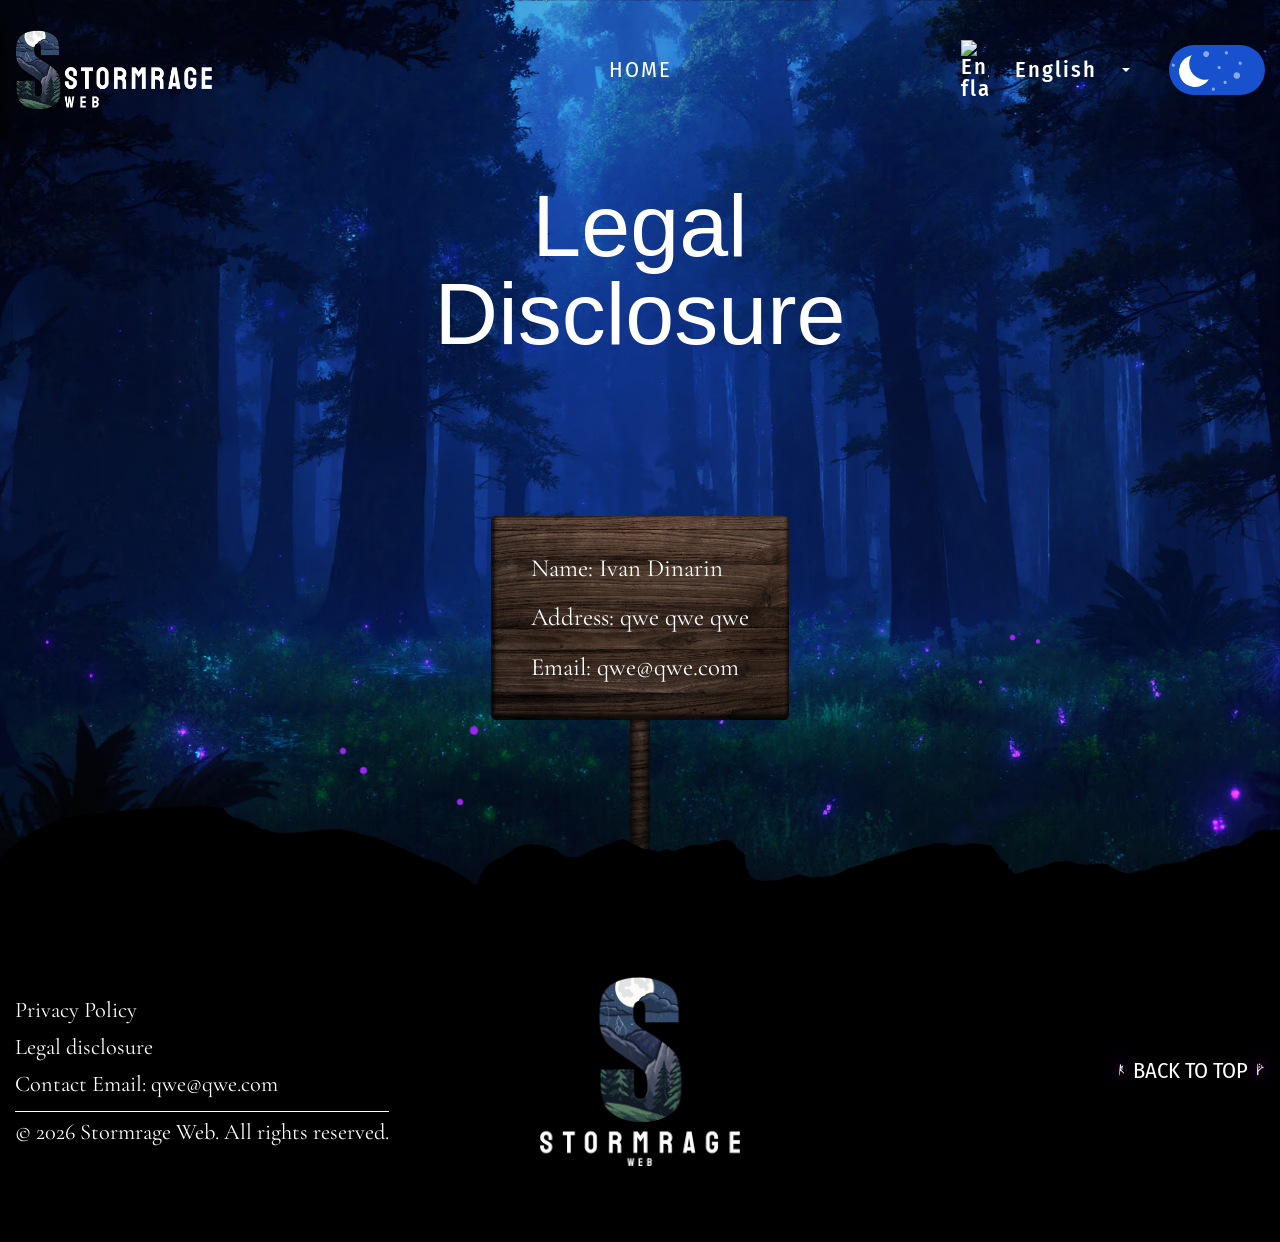
==== commit 984d6340: "Updates" ====
--- a/legal-disclosure.html
+++ b/legal-disclosure.html
@@ -10,12 +10,12 @@
 		<link rel="shortcut icon" href="./assets/img/favicon/favicon-black.ico" media="(prefers-color-scheme: light)">
 		<link rel="shortcut icon" href="./assets/img/favicon/favicon-white.ico" media="(prefers-color-scheme: dark)">
 		<title>Legal disclosure</title>
-		<script defer src="./js/app.min.js?v=1777331655235"></script>
-		<link rel="stylesheet" defer href="./css/app.min.css?v=1777331655235">
+		<script defer src="./js/app.min.js?v=1777431080468"></script>
+		<link rel="stylesheet" defer href="./css/app.min.css?v=1777431080468">
 	</head>
 	<body>
 		<div class="wrapper">
-			<header data-fls-header="" data-fls-header-scroll="" class="header">
+			<header data-fls-header-small="" data-fls-header-scroll="" class="header">
 				<figure class="header__background">
 					<div class="header__background-image"></div>
 				</figure>
@@ -26,9 +26,10 @@
 					</figure>
 					<div class="header__body">
 						<div class="header__logo">
-							<!-- <img class="header__logo-image" src="@img/logo/logo-wide-white.png" alt="logo"> -->
-							<img class="header__logo-image header__logo-image--desktop" alt="logo" src="./assets/img/logo/logo-wide-white.avif">
-							<img class="header__logo-image header__logo-image--mobile" alt="logo" src="./assets/img/logo/logo-white.avif">
+							<a href="/">
+								<img class="header__logo-image header__logo-image--desktop" alt="logo" src="./assets/img/logo/logo-wide-white.avif">
+								<img class="header__logo-image header__logo-image--mobile" alt="logo" src="./assets/img/logo/logo-white.avif">
+							</a>
 						</div>
 						<!-- <include src="@components/layout/menu/menu.html" locals='{"active":"legal-disclosure"}'></include> -->
 						<div class="header__menu menu">
--- a/css/app.min.css
+++ b/css/app.min.css
@@ -1 +1 @@
-@import url("https://fonts.googleapis.com/css?family=Cinzel+Decorative:regular,700&display=swap");@import url("https://fonts.googleapis.com/css?family=Cormorant+Garamond:regular,700&display=swap");@import url("https://fonts.googleapis.com/css?family=Fira+Sans+Condensed:regular&display=swap");*{border:0;margin:0;padding:0}*,:after,:before{box-sizing:border-box}:after,:before{display:inline-block}body,html{height:100%}body{line-height:1;scrollbar-gutter:stable;-ms-text-size-adjust:100%;-moz-text-size-adjust:100%;-webkit-text-size-adjust:100%;-webkit-font-smoothing:antialiased;-moz-osx-font-smoothing:grayscale}button,input,textarea{background-color:transparent;color:inherit;font-family:inherit;font-size:inherit;line-height:inherit}input,textarea{width:100%}label{display:inline-block}button,option,select{cursor:pointer}a{color:inherit;display:inline-block;text-decoration:none}ul li{list-style:none}img{height:auto;max-width:100%;vertical-align:middle}h1,h2,h3,h4,h5,h6{font-size:inherit;font-weight:inherit}address{font-style:normal}@font-face{font-display:swap;font-family:Morpheus;font-style:normal;font-weight:400;src:url(../assets/fonts/Morpheus.woff2) format("woff2")}@font-face{font-display:swap;font-family:DarnassianRunes;font-style:normal;font-weight:400;src:url(../assets/fonts/DarnassianRunes.woff2) format("woff2")}@font-face{font-display:swap;font-family:Cinzel;font-style:normal;font-weight:400;src:url(../assets/fonts/Cinzel.woff2) format("woff2")}*{transition:color .3s,background-color .3s}body{background-color:#000;color:#02010a;font-family:Cormorant Garamond;font-size:1rem;min-width:20rem}[data-fls-scrolllock] body{overflow:hidden;overscroll-behavior:none;touch-action:none}.wrapper{display:flex;flex-direction:column;min-height:100%;overflow:clip}.wrapper>main{flex:1 1 auto}.wrapper>*{min-width:0}[class*=__container]{margin:0 auto;max-width:120rem;padding-left:.9375rem;padding-right:.9375rem}input:-webkit-autofill,input:-webkit-autofill:focus{transition:background-color 0s 600000s,color 0s 600000s!important}.title-box{background:url(../assets/img/decor/title-bg.avif) 50% 45%/60% 80% no-repeat;display:inline-flex;filter:drop-shadow(0 0 .9375rem #000);padding-block:1.875rem;padding-inline:.9375rem;position:relative}.title-box:before{aspect-ratio:542/479;background:url(../assets/img/decor/title-decor-top.avif) 0 0/contain no-repeat;bottom:95%;content:"";filter:drop-shadow(0 0 .125rem #000);left:50%;pointer-events:none;position:absolute;transform:translate(-50%)}.title{align-items:center;color:#fff;display:flex;font-family:var(--titleFontFamily);position:relative;text-align:center;text-shadow:0 0 .25rem #000;white-space:nowrap}.title:before{background:url(../assets/img/decor/title-decor.avif) 0 0/contain no-repeat;content:"";filter:drop-shadow(0 0 .125rem #000);height:200%;pointer-events:none;width:12.5rem}.title:after{background:url(../assets/img/decor/title-decor.avif) 0 0/contain no-repeat;content:"";filter:drop-shadow(0 0 .125rem #000);height:200%;pointer-events:none;transform:scaleX(-1);width:12.5rem}.divider{background:#000;position:relative;width:100%;z-index:49}.privacy-policy__background{display:grid;height:125lvh;left:0;position:fixed;top:-10%;width:100vw;z-index:0}.privacy-policy__background>*{grid-area:1/1}.privacy-policy__background-image{height:100%;transition:opacity .3s;width:100%}.privacy-policy__background-image--dark{background:url(../assets/img/hero/dark/bg-full.avif) 50% 50%/cover no-repeat}.privacy-policy__background-image--light{background:url(../assets/img/hero/light/bg-full.avif) 50% 50%/cover no-repeat}.privacy-policy__container{align-items:center;display:flex;flex-direction:column}.privacy-policy__body{color:#000;display:flex;flex-direction:column;margin:0 auto;position:relative;width:60%}.privacy-policy__body:before{background:url(../assets/img/textures/wood-01-vertical.avif) 0 0/contain repeat;height:120%;width:2.5rem;z-index:1}.privacy-policy__body:after,.privacy-policy__body:before{box-shadow:inset 0 .125rem .5rem .1875rem #000;content:"";left:0;pointer-events:none;position:absolute;top:0;transition:filter .5s}.privacy-policy__body:after{background:url(../assets/img/textures/wood-01.avif) 0 0/contain repeat;height:1.875rem;width:100%;z-index:2}.privacy-policy__content{height:100%;width:100%}.privacy-policy__content:before{background-color:#727272;border-radius:50%;box-shadow:0 0 .0625rem .09375rem #000;content:"";height:.5rem;left:.9375rem;position:absolute;top:.75rem;width:.5rem;z-index:10}.privacy-policy__section{border-radius:.625rem}.privacy-policy__section:not(:first-child){margin-top:2.5rem}.privacy-policy__section:first-child{margin-top:3.75rem}.privacy-policy__section{position:relative}.privacy-policy__section:before{left:10%}.privacy-policy__section:after,.privacy-policy__section:before{background:url(../assets/img/decor/chain.avif) 0 0/cover no-repeat;content:"";height:6.25rem;pointer-events:none;position:absolute;top:-2.5rem;transition:filter .5s;width:1.875rem;z-index:0}.privacy-policy__section:after{right:10%}.section-privacy-policy{color:#000}.section-privacy-policy__background{background:url(../assets/img/textures/wood-01.avif) 50% 50%/cover repeat;box-shadow:inset 0 .125rem .5rem .1875rem #000;height:100%;left:0;position:absolute;top:0;width:100%;z-index:1}.section-privacy-policy__body{background:url(../assets/img/textures/parchment.avif) 0 0/cover no-repeat;padding:1.25rem;position:relative;z-index:3}.section-privacy-policy__body:not(:last-child){margin-bottom:.9375rem}.section-privacy-policy__title{font-weight:700}.section-privacy-policy__title:not(:last-child){margin-bottom:1.25rem}.section-privacy-policy__subtitle{font-weight:700}.section-privacy-policy__subtitle:not(:last-child){margin-bottom:1.25rem}.section-privacy-policy__text:not(:last-child){margin-bottom:2.5rem}.section-privacy-policy__text p:not(:last-child){margin-bottom:.9375rem}html[data-fls-darklite-light] .privacy-policy__background-image--dark{opacity:0}html[data-fls-darklite-dark] .privacy-policy__background-image--dark,html[data-fls-darklite-light] .privacy-policy__background-image--light{opacity:1}html[data-fls-darklite-dark] .privacy-policy__background-image--light{opacity:0}.menu{position:relative}.menu__list{align-items:center;display:flex;gap:1.875rem}.menu__item{border-radius:.625rem;position:relative;transition:all .1s}.--header-scroll .menu__item,[data-fls-menu-open] .menu__item{box-shadow:0 .125rem .125rem .0625rem #000}.--header-scroll .menu__item:hover .menu__link,[data-fls-menu-open] .menu__item:hover .menu__link{box-shadow:0 .1875rem #1b0000;translate:0 .1875rem}.--header-scroll .menu__item:active .menu__link,[data-fls-menu-open] .menu__item:active .menu__link{box-shadow:0 -.0625rem #1b0000;translate:0 .375rem}.menu__link{border:.0625rem solid transparent;border-radius:.625rem;color:#fff;display:inline-flex;font-family:var(--fourthFontFamily);letter-spacing:.125rem;padding:.625rem .3125rem;position:relative;text-transform:uppercase;text-wrap:nowrap;transition:all .1s}.--header-scroll .menu__link,[data-fls-menu-open] .menu__link{background:url(../assets/img/textures/wood-02.avif) 0 0/cover no-repeat;border:.0625rem solid rgba(0,0,0,.396);box-shadow:0 .375rem #1b0000}.menu__link:hover .menu__link-decor{color:#b410d4;filter:drop-shadow(0 0 .625rem #b410d4);text-shadow:0 0 .625rem #b410d4}.menu__link-decor{color:#fff;filter:drop-shadow(0 0 .625rem #6e0d81);font-family:var(--runesFontFamily);text-shadow:0 0 .625rem #6e0d81;transition:all .2s}.icon-menu{border:.0625rem solid transparent;border-radius:.625rem;color:#fff;display:none;padding:1.25rem 1.875rem;position:relative;text-transform:uppercase;transition:all .1s;width:100%}.--header-scroll .icon-menu,[data-fls-menu-open] .icon-menu{background:url(../assets/img/textures/wood-02.avif) 0 0/cover no-repeat;border:.0625rem solid rgba(0,0,0,.396);box-shadow:0 .375rem #1b0000}.header{background:none;border-bottom:.3125rem solid transparent;left:0;padding-bottom:1.875rem;padding-top:1.875rem;position:fixed;right:0;top:0;transition:all .3s;z-index:50}.header.--header-scroll{padding-bottom:1.25rem;padding-top:.3125rem}.header.--header-scroll,[data-fls-menu-open] .header{border-bottom:.3125rem solid #0a0000}.header.--header-scroll .header__background,.header.--header-scroll:after,[data-fls-menu-open] .header .header__background,[data-fls-menu-open] .header:after{opacity:1}.header__container{position:relative}.header__background{height:100%;left:0;opacity:0;pointer-events:none;position:absolute;top:0;transition:all .3s;width:100%}.header__background-image{background:url(../assets/img/textures/wood-header.avif) 50% 50%/cover repeat;height:100%;object-fit:cover;pointer-events:none;width:100%}.header__decor{opacity:0;transition:all .3s}.--header-scroll .header__decor,[data-fls-menu-open] .header__decor{opacity:1}.header__decor{aspect-ratio:1539/109;height:100%;left:50%;pointer-events:none;position:absolute;top:100%;transform:translate(-50%);z-index:2}.header__decor-image{height:100%;width:100%}.header__decor-image--small{aspect-ratio:1436/109;display:none;height:50%;object-fit:contain}.header__body{align-items:center;display:grid;gap:1.25rem;grid-template-columns:1fr auto 1fr;position:relative}.header__logo-image{max-height:5rem;max-width:12.5rem}.header__logo-image--mobile{display:none}.header__settings{align-items:center;display:flex;gap:1.25rem;justify-self:end}.header__language-dropdown{position:relative;z-index:52}.header__theme-switcher{border-radius:var(--toggleHeight);cursor:pointer;font-size:20%;height:var(--toggleHeight);justify-self:end;min-height:var(--toggleHeight);position:relative;transition:all 0s;width:var(--toggleWidth)}.transition-ready .header__theme-switcher{transition:all .5s ease-in-out}.header__theme-switcher{background:var(--nightColor)}[data-fls-darklite-light] .header__theme-switcher{background:var(--dayColor)}:root{--toggleHeight:3.125rem;--toggleWidth:6rem;--toggleBtnRadius:10em;--dayColor:#ff6d00;--moonColor:#fff;--nightColor:#1751ce;--bgColor--day:#7db7dd}.light{color:var(--dayColor)}.day{background:var(--nightColor)}.moon{border-radius:50%;display:block;position:absolute;transition:all 0s}.transition-ready .moon{transition:all .4s ease-in-out}.moon{background:var(--logoColor);box-shadow:3em 2.5em 0 0 var(--moonColor) inset,hsla(0,0%,100%,.5) 0 -7em 0 -4.5em,hsla(0,0%,100%,.5) 3em 7em 0 -4.5em,hsla(0,0%,100%,.5) 2em 13em 0 -4em,hsla(0,0%,100%,.5) 6em 2em 0 -4.1em,hsla(0,0%,100%,.5) 8em 8em 0 -4.5em,hsla(0,0%,100%,.5) 6em 13em 0 -4.5em,hsla(0,0%,100%,.5) -4em 7em 0 -4.5em,hsla(0,0%,100%,.5) -1em 10em 0 -4.5em;height:var(--toggleBtnRadius);left:3em;top:3em;transform:rotate(-75deg);width:var(--toggleBtnRadius)}.sun{background:var(--moonColor);box-shadow:3em 3em 0 5em var(--moonColor) inset,0 -5em 0 -2.7em var(--moonColor),3.5em -3.5em 0 -3em var(--moonColor),5em 0 0 -2.7em var(--moonColor),3.5em 3.5em 0 -3em var(--moonColor),0 5em 0 -2.7em var(--moonColor),-3.5em 3.5em 0 -3em var(--moonColor),-5em 0 0 -2.7em var(--moonColor),-3.5em -3.5em 0 -3em var(--moonColor);height:7em;left:18em;top:4.5em;transform:rotate(0deg);width:7em}.dropdown{position:relative}.--header-scroll .dropdown:before,[data-fls-menu-open] .dropdown:before{left:.625rem}.--header-scroll .dropdown:after,.--header-scroll .dropdown:before,[data-fls-menu-open] .dropdown:after,[data-fls-menu-open] .dropdown:before{background:url(../assets/img/textures/rope.avif) 0 0/contain repeat-y;border-radius:.25rem;content:"";height:0;position:absolute;top:1.25rem;transition:height .3s;width:.625rem;z-index:-1}.--header-scroll .dropdown:after,[data-fls-menu-open] .dropdown:after{right:.625rem}.--header-scroll .dropdown.open:after,.--header-scroll .dropdown.open:before,[data-fls-menu-open] .dropdown.open:after,[data-fls-menu-open] .dropdown.open:before{height:calc(100% + 9.6875rem)}.dropdown__button-wrapper{border-radius:.625rem;position:relative;transition:all .1s}.--header-scroll .dropdown__button-wrapper{box-shadow:0 .125rem .125rem #000}.--header-scroll .dropdown__button-wrapper .dropdown__button:active{box-shadow:0 -.0625rem #1b0000;translate:0 .375rem}.--header-scroll .header__language-dropdown:not(.open) .dropdown__button-wrapper:hover:not(:active) .dropdown__button{box-shadow:0 .1875rem #1b0000;translate:0 .1875rem}.--header-scroll .open .dropdown__button-wrapper .dropdown__button{box-shadow:0 -.0625rem #1b0000;translate:0 .375rem}.dropdown__button{align-items:center;border:none;cursor:pointer;display:flex;font-family:var(--fourthFontFamily);font-weight:500;height:3rem;justify-content:space-evenly;padding:.625rem;transition:color .6s;width:max-content;z-index:2}.dropdown__button img{inline-size:1.75rem;margin:0 .3125rem 0 0}.dropdown__button{border:.0625rem solid transparent;border-radius:.625rem;color:#fff;display:inline-flex;letter-spacing:.125rem;padding:.625rem .3125rem;position:relative;transition:all .1s}.--header-scroll .dropdown__button,[data-fls-menu-open] .dropdown__button{background:url(../assets/img/textures/wood-02.avif) 0 0/cover repeat;border:.0625rem solid rgba(0,0,0,.396);box-shadow:0 .375rem #1b0000}.dropdown__content{border-radius:.3125rem;display:flex;flex-direction:column;font-family:var(--fourthFontFamily);gap:1.25rem;left:0;margin:.0625rem 0 0;overflow-y:hidden;position:absolute;right:0;top:0;visibility:hidden;z-index:-1;z-index:1}.--header-scroll .dropdown__content,[data-fls-menu-open] .dropdown__content{height:0;transition:all .3s}.--header-scroll .open .dropdown__content,[data-fls-menu-open] .dropdown__content{height:8.375rem;padding:.625rem 0 0;top:5rem}.header:not(.--header-scroll) .dropdown__content{opacity:0;top:5rem}.header:not(.--header-scroll) .open .dropdown__content{animation:slideIn .3s ease-out;opacity:1;transition:all .3s}.dropdown__content li{align-items:center;display:flex}.--header-scroll .dropdown__content li,[data-fls-menu-open] .dropdown__content li{background:url(../assets/img/textures/wood-02.avif) 0 0/cover repeat}.dropdown__content li{border-radius:.3125rem;cursor:pointer;font-weight:500}.header:not(.--header-scroll) .dropdown__content li{background-color:#fff;color:#000}.header:not(.--header-scroll) .dropdown__content li:hover{background-color:#9e9e9e}.dropdown__content li{color:#fff;justify-content:flex-start;padding:.75rem 1.625rem .75rem 1rem;text-decoration:none}.--header-scroll .dropdown__content li,[data-fls-menu-open] .dropdown__content li{box-shadow:0 -.375rem #1b0000;transition:all .3s}.--header-scroll .dropdown__content li:active,[data-fls-menu-open] .dropdown__content li:active{filter:brightness(1.7)!important}.dropdown__content li img{inline-size:1.75rem;margin:0 1.25rem 0 0}.arrow-down{border-color:#fff transparent transparent;border-style:solid;border-width:.25rem .25rem 0;display:inline-block;height:0;margin:0 0 0 .3125rem;transition:border-color .6s;vertical-align:middle;width:0}.dropdown.open .dropdown__content{visibility:visible}@keyframes slideIn{0%{opacity:0;transform:translateY(-.625rem)}to{opacity:1;transform:translateY(0)}}@keyframes size{0%{background:var(--logo-color);transform:translateX(0) scale(1)}55%{background:var(--logo-color);transform:translateX(1.6875rem) scale(.5)}to{transform:translateX(4.0625rem) scale(1)}}@keyframes size-back{0%{background:#fff;transform:translateX(4.0625rem) scale(1)}55%{transform:translateX(1.6875rem) scale(.5)}to{transform:translateX(0) scale(1)}}[data-fls-header-scroll].--header-scroll{left:0;position:fixed;right:0;top:0;z-index:50}[data-fls-header-scroll-show].--header-scroll{transition:translate .3s;translate:0 -100%}[data-fls-header-scroll-show].--header-show{translate:0 0}.footer{background:#000;position:relative;z-index:49}.footer:before{background:url(../assets/img/textures/wall-horizontal.avif) 0 0/auto 6.25rem repeat-x;bottom:100%;content:"";height:6.25rem;left:0;position:absolute;transform:scale(-1) translateY(-.0625rem);width:100%}.footer__container{align-items:center;display:grid;gap:1.25rem;grid-template-columns:repeat(3,1fr);justify-items:center}.footer__info{align-items:center;color:#fff;display:flex;flex-direction:column;gap:.9375rem}.footer__logo{max-width:12.5rem}.footer__button{color:#fff}.info-footer__item:last-child{padding-top:.625rem}.info-footer__item:last-child:before{background-color:#fff;content:"";height:.0625rem;left:0;position:absolute;top:0;width:100%}.info-footer__item{display:inline-block;position:relative}.info-footer__item:hover .info-footer__link{text-shadow:0 0 .3125rem #b410d4,0 0 .625rem #b410d4,0 0 .9375rem #b410d4}.info-footer__item:hover .dot{opacity:1;transform:translate(0) rotate(var(--rotatation))}.info-footer__item:hover .dot:after{animation-play-state:running}.info-footer__link{appearance:none;display:inline-block;position:relative;text-align:center;text-decoration:none;z-index:1}.dot{display:block;height:var(--size);opacity:0;position:absolute;transform:translate(var(--starting-x),var(--starting-y)) rotate(var(--rotatation));transition:transform calc(var(--speed)/12) ease,opacity .5s;width:var(--size)}.dot:after{animation:hoverFirefly var(--speed) infinite,dimFirefly calc(var(--speed)/2) infinite calc(var(--speed)/3);animation-play-state:paused;background:#b410d4;border-radius:100%;box-shadow:0 0 .375rem 0 #b410d4,inset 0 0 .25rem 0 #b410d4,0 0 .125rem .0625rem hsla(0,0%,100%,.259);content:"";display:block;height:100%;width:100%}.dot-1{--rotatation:0deg;--speed:14s;--size:0.375rem;--starting-x:1.875rem;--starting-y:1.25rem;left:-1rem;top:.125rem}.dot-2{--rotatation:122deg;--speed:16s;--size:0.1875rem;--starting-x:2.5rem;--starting-y:0.625rem;left:0;top:.0625rem}.dot-3{--rotatation:39deg;--speed:20s;--size:0.25rem;--starting-x:-0.625rem;--starting-y:1.25rem;right:.875rem;top:-.5rem}.dot-4{--rotatation:220deg;--speed:18s;--size:0.125rem;--starting-x:-1.875rem;--starting-y:-0.3125rem;bottom:.25rem;right:-.875rem}.dot-5{--rotatation:190deg;--speed:22s;--size:0.3125rem;--starting-x:-2.5rem;--starting-y:-1.25rem;bottom:-.375rem;right:-.1875rem}.dot-6{--rotatation:20deg;--speed:15s;--size:0.25rem;--starting-x:0.75rem;--starting-y:-1.125rem;bottom:-.75rem;left:1.875rem}.dot-7{--rotatation:300deg;--speed:19s;--size:0.1875rem;--starting-x:0.375rem;--starting-y:-1.25rem;bottom:-1rem;left:2.75rem}@keyframes dimFirefly{0%{opacity:1}25%{opacity:.4}50%{opacity:.8}75%{opacity:.5}to{opacity:1}}@keyframes hoverFirefly{0%{transform:translate(0)}12%{transform:translate(.1875rem,.0625rem)}24%{transform:translate(-.125rem,.1875rem)}37%{transform:translate(.125rem,-.125rem)}55%{transform:translate(-.0625rem)}74%{transform:translateY(.125rem)}88%{transform:translate(-.1875rem,-.0625rem)}to{transform:translate(0)}}.button{display:inline-flex;text-transform:uppercase;transition:all .3s}.button--fw{width:100%}.button__decor{color:#fff;filter:drop-shadow(0 0 .625rem #6e0d81);font-family:var(--runesFontFamily);text-shadow:0 0 .625rem #6e0d81;transition:all .3s}.button__decor--left,.button__decor--right{animation:reset 2s linear 0s forwards}.button__text{transition:text-shadow .3s}@keyframes float{0%{transform:translate(0) rotate(0deg)}20%{transform:translate(-.1875rem,-.375rem) rotate(-2deg)}40%{transform:translate(.25rem,-.625rem) rotate(2deg)}60%{transform:translate(.375rem,-.25rem) rotate(1deg)}80%{transform:translate(-.125rem,.1875rem) rotate(-1deg)}to{transform:translate(0) rotate(0deg)}}@keyframes float-r{0%{transform:translate(0) rotate(0deg)}20%{transform:translate(-.1875rem,-.375rem) rotate(-2deg)}40%{transform:translate(.25rem,-.625rem) rotate(2deg)}60%{transform:translate(.375rem,-.25rem) rotate(1deg)}80%{transform:translate(-.125rem,.1875rem) rotate(-1deg)}to{transform:translate(0) rotate(0deg)}}@keyframes reset{0%{opacity:0;transform:translate(0) rotate(0deg)}to{opacity:1;transform:translate(0) rotate(0deg)}}html[data-fls-darklite-light]{--bg-forest:url(../assets/img/hero/light/bg.avif)}html[data-fls-darklite-dark]{--bg-forest:url(../assets/img/hero/dark/bg.avif)}.firefly--1{bottom:20%;height:10%;position:absolute;right:15%;width:10%}.firefly--2{bottom:10%;height:15%;left:25%;position:absolute;width:15%}.firefly--3{bottom:30%;height:5%;position:absolute;right:55%;width:5%}.firefly{animation-direction:alternate;animation-iteration-count:infinite;animation-name:glow;animation-timing-function:ease-in-out;background:radial-gradient(circle,currentColor 40%,transparent 70%);border-radius:50%;color:#9e25f6;position:absolute}.firefly:before{background-color:#9e25f6;content:"";height:50%;left:50%;position:absolute;top:50%;transform:translate(-50%,-50%);width:50%}@keyframes glow{0%{opacity:.4;transform:scale(.8)}to{opacity:1;transform:scale(1.2)}}.legal-disclosure{position:relative}.legal-disclosure__background{display:grid;pointer-events:none}.legal-disclosure__background>*{grid-column:1;grid-row:1}.legal-disclosure__bg-image{height:100lvh;object-fit:cover;transition:opacity .5s;width:100vw}.legal-disclosure__bg-image--dark{background:url(../assets/img/hero/dark/bg-full.avif) 50% 50%/cover no-repeat}.legal-disclosure__bg-image--light{background:url(../assets/img/hero/light/bg-full.avif) 50% 50%/cover no-repeat}.legal-disclosure__fireflies{height:100%;left:0;overflow:hidden;pointer-events:none;top:0;width:100%}.legal-disclosure__title{color:#fff;font-family:Staatliches,sans-serif;left:50%;position:absolute;text-align:center;top:30%;transform:translate(-50%,-50%)!important;z-index:12}.legal-disclosure__body{bottom:20%;left:50%;padding:2.5rem;position:absolute;transform:translateX(-50%);z-index:1}.legal-disclosure__body:before{border-radius:.3125rem;box-shadow:inset .0625rem -.1875rem .1875rem .1875rem rgba(0,0,0,.671);height:100%;left:0;width:100%;z-index:-1}.legal-disclosure__body:after,.legal-disclosure__body:before{background:url(../assets/img/textures/wood-01.avif) 0 0/cover repeat;content:"";pointer-events:none;position:absolute;top:0;transition:filter .5s}.legal-disclosure__body:after{box-shadow:inset 0 .125rem .5rem .1875rem #000;height:300%;left:50%;transform:translate(-50%);width:1.25rem;z-index:-2}.legal-disclosure__content{color:#fff}.legal-disclosure__content p:not(:last-child){margin-bottom:1.5625rem}html[data-fls-darklite-light] .legal-disclosure__bg-image--dark{opacity:0}html[data-fls-darklite-dark] .legal-disclosure__bg-image--dark,html[data-fls-darklite-light] .legal-disclosure__bg-image--light{opacity:1}html[data-fls-darklite-dark] .legal-disclosure__bg-image--light{opacity:0}.tabs{display:grid}.tabs__navigation{display:flex;font-family:var(--titleFontFamily);justify-self:center}.tabs__title{align-items:center;border-radius:.3125rem;color:#fff;color:#919191;display:flex;position:relative}.tabs__title:after{background-color:#28237e;border-radius:.125rem;bottom:-.625rem;content:"";height:.1875rem;left:50%;opacity:0;position:absolute;transform:translate(-50%);transition:all .3s;width:0}[data-fls-darklite-light] .tabs__title:after{background-color:#ab58ee}.tabs__title:hover{color:#ccc}.tabs__title:hover:after{opacity:.75;width:50%}.tabs__title.--tab-active{color:#fff;text-shadow:#fff 0 0 .0625rem,#fff 0 0 .1875rem,#28237e 0 0 .4375rem,#28237e 0 0 .5rem,#28237e 0 0 .5625rem,#28237e 0 0 .625rem,#28237e 0 0 .75rem}.tabs__title.--tab-active:after{opacity:1;width:100%}.tabs__content{padding:.625rem .9375rem}.tabs__body{animation:tabs-appear 1s ease forwards}@keyframes tabs-appear{0%{opacity:0;transform:translateY(6.25rem)}to{opacity:1;transform:translateY(0)}}.page{background-color:#000}.page__about,.page__projects{position:relative;z-index:40}.page__pricing,.page__projects{overflow:hidden}.page__pricing{background-color:#000;position:relative;z-index:39}.page__faq{position:relative;z-index:40}.page__contact{background-color:#000;position:relative;z-index:40}.hero{height:100lvh;overflow:hidden;position:relative;width:100vw}.hero:after{background:url(../assets/img/hero/light/beams.avif) 50% 50%/cover no-repeat;content:"";height:100%;left:0;opacity:0;pointer-events:none;position:fixed;top:0;transition:all .5s;width:100%;z-index:10}.hero__title-box{color:#fff;left:50%;position:fixed;top:50lvh;transform:translate(-50%,-50%)!important;z-index:12}.hero__title{font-family:Staatliches,sans-serif;text-align:center}.hero__title-primary{font-weight:700}.hero__title-secondary{display:block}.hero__background{height:100lvh;left:0;position:fixed;top:0;width:100vw}.hero__image{height:100lvh;object-fit:cover;transition:opacity .5s;width:100vw}.hero__image--dark{background:url(../assets/img/hero/dark/bg.avif) 50% 50%/cover no-repeat}.hero__image--light{background:url(../assets/img/hero/light/bg.avif) 50% 50%/cover no-repeat}.hero__layer{display:grid;pointer-events:none;position:fixed}.hero__layer>*{grid-column:1;grid-row:1}.hero__layer--1{height:100lvh;left:-5vw;top:50lvh;width:110vw;z-index:12}.hero__layer--2,.hero__layer--3,.hero__layer--4{height:100lvh;left:0;top:0;width:100vw;z-index:5}.hero__layer--5{aspect-ratio:1/1;right:-5vw;top:20lvh;width:35vw;z-index:13}.hero__layer--6{aspect-ratio:26/15;left:-15vw;top:10lvh;width:45vw;z-index:13}.hero__layer--8{pointer-events:auto;z-index:11}.hero__layer--fireflies{z-index:9}.hero__leaves--01{background:url(../assets/img/hero/dark/leaves-right.avif) 50% 50%/cover no-repeat;height:100%;width:100%}.hero__leaves--02{background:url(../assets/img/hero/dark/leaves-left.avif) 50% 50%/cover no-repeat;height:100%;width:100%}.hero__grass--01{background:url(../assets/img/hero/dark/fore-grass-02.avif) 50% 50%/cover no-repeat}.hero__tree-01{left:-2%;top:0;transition:all .5s;z-index:9}.hero__tree-01--light{background:url(../assets/img/hero/light/left-tree.avif) 50% 50%/cover no-repeat}.hero__tree-01--dark{background:url(../assets/img/hero/dark/left-tree.avif) 50% 50%/cover no-repeat}.hero__tree-02{left:0;top:0;transition:all .5s;z-index:8}.hero__tree-02--light{background:url(../assets/img/hero/light/right-tree.avif) 50% 50%/cover no-repeat}.hero__tree-02--dark{background:url(../assets/img/hero/dark/right-tree.avif) 50% 50%/cover no-repeat}.hero__tree-03{left:0;top:0;transition:all .5s;z-index:8}.hero__tree-03--light{background:url(../assets/img/hero/light/center-tree.avif) 50% 50%/cover no-repeat}.hero__tree-03--dark{background:url(../assets/img/hero/dark/center-tree.avif) 50% 50%/cover no-repeat}.hero__fireflies{height:100lvh;left:0;overflow:hidden;pointer-events:none;top:0;width:100vw}@keyframes banner-fade-in{0%{opacity:0;transform:scale(.3) translate(-50%,-50%)}to{opacity:1;transform:scale(1) translate(-50%,-50%)}}html[data-fls-darklite-light] .hero:after,html[data-fls-darklite-light] .hero__image--light,html[data-fls-darklite-light] .hero__tree-01--light,html[data-fls-darklite-light] .hero__tree-02--light,html[data-fls-darklite-light] .hero__tree-03--light{opacity:1}html[data-fls-darklite-dark] .hero:after,html[data-fls-darklite-dark] .hero__image--light,html[data-fls-darklite-dark] .hero__tree-01--light,html[data-fls-darklite-dark] .hero__tree-02--light,html[data-fls-darklite-dark] .hero__tree-03--light,html[data-fls-darklite-light] .hero__image--dark,html[data-fls-darklite-light] .hero__tree-01--dark,html[data-fls-darklite-light] .hero__tree-02--dark,html[data-fls-darklite-light] .hero__tree-03--dark{opacity:0}html[data-fls-darklite-dark] .hero__image--dark,html[data-fls-darklite-dark] .hero__tree-01--dark,html[data-fls-darklite-dark] .hero__tree-02--dark,html[data-fls-darklite-dark] .hero__tree-03--dark{opacity:1}.about__top-decor{pointer-events:none;translate:0 5%;width:105%}.about__top-decor-image{width:100%}.about__body{background-color:var(--bgColor);position:relative}.about__body:before{top:0}.about__body:after,.about__body:before{background:url(../assets/img/textures/wall-horizontal.avif) 0 0/auto 6.25rem repeat-x;content:"";height:6.25rem;left:0;pointer-events:none;position:absolute;width:100%;z-index:3}.about__body:after{bottom:0;transform:scaleY(-1)}.about__background{height:100%;left:0;position:absolute;top:0;width:100%}.about__background-image{background:url(../assets/img/textures/wall-1.avif) 0 0/contain repeat;filter:brightness(.2);height:100%;transition:filter .5s;width:100%}.about__container{display:grid;grid-template-columns:2fr 3fr 2fr;position:relative;z-index:2}.about__window{align-self:start;display:grid;overflow:hidden;position:relative;top:12.5rem}.about__window>*{grid-area:1/1}.about__window-image{filter:brightness(.4);position:relative;transition:filter .5s;z-index:2}.about__forest{display:grid;height:85%;left:50%;overflow:hidden;position:absolute;top:50%;transform:translate(-50%,-50%);width:90%;z-index:1}.about__forest>*{grid-area:1/1}.about__forest-image{height:110%;object-fit:cover;object-position:80% 50%;transition:opacity .5s}.about__forest-image--dark{opacity:0;transition-delay:.12s}[data-fls-darklite-dark] .about__forest-image--dark{opacity:1;transition-delay:0s}.about__forest-image--light{opacity:0;transition-delay:.12s}[data-fls-darklite-light] .about__forest-image--light{opacity:1;transition-delay:0s}.about__content{align-items:center;background:url(../assets/img/textures/banner-fabric.avif) 0 0/contain repeat;border-radius:0 0 12.5rem 12.5rem;display:flex;flex-direction:column;outline:.0625rem dashed #fff;outline-offset:-.625rem;padding-bottom:6.25rem;position:relative;z-index:2}.about__text{color:#fff;line-height:1.2;padding:2.5rem}.about__text p:not(:last-child){margin-bottom:.625rem}.media-about{align-items:center;display:flex;flex-direction:column;justify-content:space-between;padding-bottom:6.25rem;perspective:62.5rem;perspective-origin:50%;position:relative}.media-about__background{background:url(../assets/img/textures/stone-fireplace-wall.avif) 0 0/cover repeat;box-shadow:0 0 5rem #000;height:100%;left:0;position:absolute;top:0;transform-style:preserve-3d;width:100%}.media-about__background:before{box-shadow:-.625rem 0 5rem #000;right:100%;transform:rotateY(-60deg);transform-origin:right center}.media-about__background:after,.media-about__background:before{background:url(../assets/img/textures/stone-fireplace-wall.avif) 0 0/cover repeat;content:"";filter:brightness(.8);height:100%;position:absolute;top:0;width:20%}.media-about__background:after{box-shadow:.625rem 0 5rem #000;left:100%;transform:rotateY(60deg);transform-origin:left center}.media-about__photo{align-items:center;display:grid;justify-content:center;justify-items:center;position:relative;width:60%;z-index:2}.media-about__photo>*{grid-area:1/1}.media-about__portrait-frame{position:relative;z-index:2}.media-about__portrait{height:90%;width:90%}.media-about__portrait-image{height:100%;object-fit:cover;width:100%}.media-about__fireplace{transition:box-shadow .5s}[data-fls-darklite-light] .media-about__fireplace{box-shadow:inset -.125rem 0 9.375rem .1875rem rgba(190,129,26,.1)}[data-fls-darklite-dark] .media-about__fireplace{box-shadow:inset -.125rem 0 9.375rem .1875rem rgba(145,93,4,.37)}.media-about__fireplace{aspect-ratio:610/496;background:url(../assets/img/decor/fireplace.avif) 50% 50%/contain no-repeat;display:grid;overflow:hidden;width:70%}.media-about__fireplace>*{grid-area:1/1}.media-about__fireplace{position:relative;z-index:20}.media-about__fire{bottom:22%;height:100%;left:50%;-webkit-mask-composite:intersect;mask-composite:intersect;-webkit-mask-image:linear-gradient(90deg,transparent,#000 10%,#000 90%,transparent),linear-gradient(180deg,transparent,#000 10%,#000 90%,transparent);mask-image:linear-gradient(90deg,transparent,#000 10%,#000 90%,transparent),linear-gradient(180deg,transparent,#000 10%,#000 90%,transparent);-webkit-mask-repeat:no-repeat;mask-repeat:no-repeat;-webkit-mask-size:100% 100%;mask-size:100% 100%;mix-blend-mode:screen;object-fit:cover;pointer-events:none;position:absolute;transform:translateX(-50%);transition:opacity 1.5s,width 1.5s,height 1.5s;width:65%}.media-about__fire--big{height:100%;opacity:0;width:65%}[data-fls-darklite-dark] .media-about__fire--big{opacity:1}.media-about__fire--small{height:50%;opacity:0;width:50%}[data-fls-darklite-light] .media-about__fire--small{opacity:1}html[data-fls-darklite-light] .about__background-image{filter:brightness(.4)}html[data-fls-darklite-light] .about__window-image{filter:brightness(.8)}html[data-fls-darklite-dark] .about__background-image{filter:brightness(.2)}html[data-fls-darklite-dark] .about__window-image{filter:brightness(.4)}.projects{background-color:var(--bgColor)}.projects,.projects__container{position:relative}.projects__container{overflow:hidden}.projects__container:before{background:url(../assets/img/textures/wall.avif) repeat-y;background-position:0;background-size:100% auto;left:-.0625rem;pointer-events:none}.projects__container:after,.projects__container:before{bottom:0;content:"";position:absolute;top:0;z-index:100}.projects__container:after{background:url(../assets/img/textures/wall.avif) repeat-y;background-position:100%;background-size:100% auto;pointer-events:none;right:-.0625rem;transform:scale(-1)}.projects__background{display:grid;height:100%;left:0;position:absolute;top:0;width:100%}.projects__background>*{grid-column:1;grid-row:1}.projects__background:before{background:url(../assets/img/projects/stalagmite-horizontal.avif) repeat-x;background-position:0;background-size:contain;pointer-events:none;top:-.0625rem;transform:scaleY(-1)}.projects__background:after,.projects__background:before{content:"";left:0;position:absolute;right:0;width:100%;z-index:100}.projects__background:after{background:url(../assets/img/projects/stalagmite-horizontal.avif) repeat-x;background-position:0;background-size:contain;bottom:-.0625rem;pointer-events:none;transform:scaleX(-1)}.projects__floor{background:url(../assets/img/textures/stone-bg.avif) 50% 50%/contain repeat;height:130%;object-fit:cover;pointer-events:none;position:relative;scale:1.35;top:-20%;transition:filter .5s;width:100%}.projects__floor--mobile{display:none}.projects__title-box{left:50%;margin:0 auto;position:relative;transform:translate(-50%);z-index:10}.projects__title{color:#fff}.projects__body{margin:0 auto;max-width:80%;padding-bottom:12.5rem;padding-top:6.25rem;position:relative;z-index:2}.projects__inner{align-items:flex-start;display:flex;gap:2.5rem}.projects__table{height:100%;left:0;object-fit:cover;position:absolute;top:0;width:100%;z-index:1}.projects__table-image{height:100%;object-fit:cover;transition:filter .5s,box-shadow .5s;width:100%}.projects__table-shadow{background:rgba(7,7,7,.8);box-shadow:-.5625rem -.625rem 1.875rem 1.25rem rgba(7,7,7,.8);inset:0;pointer-events:none;position:absolute;transform:translateZ(0);will-change:transform;z-index:-1}.projects__decor{display:flex;flex-direction:column;z-index:2}.projects__lantern{display:grid;min-width:6.25rem;position:relative;transition:filter .5s}.projects__lantern>*{grid-column:1;grid-row:1}.projects__lantern-image--top{position:relative;top:.625rem;z-index:2}.projects__lantern-image--bottom{position:relative;transition:filter .5s;z-index:1}.projects__scrolls{bottom:0;position:absolute;right:4.375rem;rotate:45deg;width:6%}.projects__scrolls-image{transition:filter .5s}.projects__quill{max-width:9.375rem}.projects__quill-image{transition:filter .5s}.projects__list{position:relative;z-index:2}.list-projects{display:grid}.list-projects>*{grid-column:1;grid-row:1}.list-projects__full{align-items:start;display:grid;grid-template-columns:repeat(auto-fill,minmax(13.75rem,1fr));justify-content:start}.list-projects__compact{padding-bottom:1.25rem;padding-inline:1.875rem}.projects-list-full:has(.projects-list-full__item:hover) .projects-list-full__item:not(:hover){filter:contrast(.8) brightness(.4)}.projects-list-compact{display:none;justify-self:center;overflow:hidden;position:relative;z-index:2}.projects-list-compact__body{width:100%}.projects-list-compact__slider{background:url(../assets/img/projects/scroll.avif) 0 0/100% 100% no-repeat;padding-bottom:2.5rem;position:relative}.projects-list-compact__slider:before{background:url(../assets/img/projects/scroll-edge-left.avif) 0 0/100% 100% no-repeat;content:"";height:100%;left:-.3125rem;position:absolute;top:0;width:10%;z-index:20}.projects-list-compact__slider:after{background:url(../assets/img/projects/scroll-edge-right.avif) 0 0/100% 100% no-repeat;content:"";height:100%;position:absolute;right:-.3125rem;top:0;width:10%;z-index:20}.projects-list-compact__slider *{transition:all 0s}.project__magic{inset:0;overflow:visible;z-index:0}.project__magic,.project__particle{pointer-events:none;position:absolute}.project__particle{border-radius:50%;will-change:transform,opacity}.project{transition:filter .3s,transform .3s}.project,.project__body{position:relative}.project__body{transition:all .3s}.project__picture{display:grid;margin-bottom:1.25rem}.project__picture>*{aspect-ratio:16/9;grid-column:1;grid-row:1}.project__image{height:100%;object-fit:cover;width:100%}.project__preview{height:100%;opacity:0;pointer-events:none;transition:all .3s;width:100%}.active .project__preview{opacity:1}.project__name{color:#000;font-family:var(--fourthFontFamily);text-align:center}html[data-fls-darklite-light] .projects__floor{filter:contrast(1) brightness(.8)}html[data-fls-darklite-light] .projects__table-image{filter:contrast(.9) brightness(.9)}html[data-fls-darklite-light] .projects__quill-image{filter:contrast(1) brightness(1) drop-shadow(0 .3125rem .3125rem rgb(14,14,14))}html[data-fls-darklite-light] .projects__lantern-image--bottom{filter:contrast(.8) brightness(.4)}html[data-fls-darklite-light] .projects__scrolls-image{filter:brightness(1) drop-shadow(0 0 .9375rem rgba(82,31,148,.596))}html[data-fls-darklite-dark] .projects__floor{filter:contrast(.8) brightness(.3)}html[data-fls-darklite-dark] .projects__table-image{filter:contrast(1) brightness(.7)}html[data-fls-darklite-dark] .projects__lantern{filter:drop-shadow(0 0 4.375rem rgb(236,185,82))}html[data-fls-darklite-dark] .projects__quill-image{filter:contrast(1) brightness(.8) drop-shadow(0 .9375rem .3125rem rgb(14,14,14))}.pricing{background-color:#000!important;position:relative}.pricing:before{top:0}.pricing:after,.pricing:before{background:url(../assets/img/textures/wall-horizontal.avif) 0 0/auto 6.25rem repeat-x;content:"";height:6.25rem;left:0;pointer-events:none;position:absolute;width:100%;z-index:2}.pricing:after{bottom:0;transform:scaleY(-1)}.pricing__background{opacity:0;position:fixed;top:0;transition:opacity .05s;visibility:hidden;z-index:0}.--watcher-view .pricing__background{opacity:1;visibility:visible}.pricing__background{display:grid;height:115lvh;left:0;pointer-events:none;top:-2%;width:105vw}.pricing__background>*{grid-column:1;grid-row:1}.pricing__background--mobile{display:none}.pricing__background-image{height:100%;object-fit:cover;pointer-events:none;transition:opacity .5s;width:100%}.pricing__fireflies{pointer-events:none}.pricing__fireflies--1{height:31.25rem;left:10%;position:absolute;top:10%;width:50%}.pricing__fireflies--2{bottom:10%;height:50rem;position:absolute;right:10%;width:100%}.pricing__fireflies--3{bottom:50%;height:50rem;left:0;position:absolute;width:100%;z-index:50}.pricing__body{margin-bottom:-6.25rem;position:relative;z-index:2}.pricing__container{align-items:center;display:flex;flex-direction:column}.pricing__description{color:#fff;font-family:var(--thirdFontFamily);line-height:1.2;text-align:center}.pricing__tiers{display:grid;grid-template-columns:repeat(3,1fr);width:95%}.pricing__modules{filter:drop-shadow(0 -.25rem 0 #000000)}.description-pricing{position:relative;width:100%;z-index:2}.description-pricing:before{top:10%;z-index:-1}.description-pricing:after,.description-pricing:before{background:url(../assets/img/textures/rope-horizontal.avif) 0 0/contain repeat-x;box-shadow:inset .0625rem -.1875rem .1875rem .1875rem rgba(0,0,0,.671);content:"";height:.625rem;left:50%;pointer-events:none;position:absolute;transform:translate(-50%);transition:filter .5s,box-shadow .5s;width:100vw}.description-pricing:after{bottom:10%;z-index:-2}.description-pricing__background{height:100%;left:0;position:absolute;top:0;width:100%;z-index:-1}.description-pricing__background-image{background:url(../assets/img/textures/banner-fabric.avif) 0 0/contain repeat;border-radius:6.25rem;height:100%;outline:.0625rem dashed #fff;outline-offset:-.9375rem;pointer-events:none;transition:filter .5s;width:100%}.tier-pricing{position:relative}.tier-pricing:before{border-radius:.3125rem;box-shadow:inset .0625rem -.1875rem .1875rem .1875rem rgba(0,0,0,.671);left:51%;top:-.125rem;transform:translate(-51%);width:115%;z-index:3}.tier-pricing:after,.tier-pricing:before{background:url(../assets/img/textures/wood-01.avif) 0 0/cover repeat;content:"";pointer-events:none;position:absolute;transition:filter .5s}.tier-pricing:after{box-shadow:inset 0 .125rem .5rem .1875rem #000;height:300%;left:50%;top:0;transform:translate(-50%);width:1.875rem;z-index:1}.tier-pricing__inner{height:100%;position:relative;transform-origin:center top;width:100%;z-index:2}.tier-pricing__inner:nth-child(1n){animation:flag-sway 30s linear .5s infinite}.tier-pricing__inner:nth-child(1n):after{animation:flag-bottom-sway 30s linear .5s infinite}.tier-pricing__inner:nth-child(2n){animation:flag-sway 30s linear 1s infinite}.tier-pricing__inner:nth-child(2n):after{animation:flag-bottom-sway 30s linear 1s infinite}.tier-pricing__inner:nth-child(3n){animation:flag-sway 30s linear 1.5s infinite}.tier-pricing__inner:nth-child(3n):after{animation:flag-bottom-sway 30s linear 1.5s infinite}.tier-pricing__inner:nth-child(4n){animation:flag-sway 30s linear 2s infinite}.tier-pricing__inner:nth-child(4n):after{animation:flag-bottom-sway 30s linear 2s infinite}.tier-pricing__inner:nth-child(5n){animation:flag-sway 30s linear 2.5s infinite}.tier-pricing__inner:nth-child(5n):after{animation:flag-bottom-sway 30s linear 2.5s infinite}.tier-pricing__inner:nth-child(6n){animation:flag-sway 30s linear 3s infinite}.tier-pricing__inner:nth-child(6n):after{animation:flag-bottom-sway 30s linear 3s infinite}.tier-pricing__inner:nth-child(7n){animation:flag-sway 30s linear 3.5s infinite}.tier-pricing__inner:nth-child(7n):after{animation:flag-bottom-sway 30s linear 3.5s infinite}.tier-pricing__inner:nth-child(8n){animation:flag-sway 30s linear 4s infinite}.tier-pricing__inner:nth-child(8n):after{animation:flag-bottom-sway 30s linear 4s infinite}.tier-pricing__inner:nth-child(9n){animation:flag-sway 30s linear 4.5s infinite}.tier-pricing__inner:nth-child(9n):after{animation:flag-bottom-sway 30s linear 4.5s infinite}.tier-pricing__inner:nth-child(10n){animation:flag-sway 30s linear 5s infinite}.tier-pricing__inner:nth-child(10n):after{animation:flag-bottom-sway 30s linear 5s infinite}.tier-pricing__body{background:url(../assets/img/textures/banner-fabric.avif) 0 0/cover repeat;border-radius:0 0 18.75rem 18.75rem;color:#fff;font-family:var(--thirdFontFamily);outline:.0625rem dashed #fff;outline-offset:-.9375rem;padding-bottom:7.5rem;position:relative;text-align:center}.tier-pricing__label{position:absolute;right:1.25rem;top:2.5rem}.tier-pricing__description-text,.tier-pricing__list-item{line-height:1.2}.modules-pricing{font-family:var(--thirdFontFamily);position:relative;width:100%;z-index:2}.modules-pricing__background{height:100%;left:0;position:absolute;top:0;width:100%;z-index:-1}.modules-pricing__background-image{background:url(../assets/img/textures/banner-fabric.avif) 0 0/contain repeat;border-radius:6.25rem;height:100%;outline:.0625rem dashed #fff;outline-offset:-.9375rem;pointer-events:none;transition:filter .5s;width:100%}.modules-pricing__title{color:#fff;font-weight:700;text-align:center}.modules-pricing__description{color:#fff;line-height:1.2;text-align:center}.modules-pricing__body{column-gap:1.25rem;grid-template-columns:repeat(auto-fill,minmax(25rem,1fr));row-gap:2.5rem}.module-pricing,.modules-pricing__body{align-items:center;display:grid;justify-items:center}.module-pricing{grid-template-columns:1fr auto;row-gap:.625rem}.module-pricing__name{color:#fff;font-weight:700}.module-pricing__price{color:#fff}.module-pricing__description{color:#fff;grid-column:span 2}html[data-fls-darklite-light] .pricing__background-image--dark{opacity:0}html[data-fls-darklite-dark] .pricing__background-image--dark,html[data-fls-darklite-light] .pricing__background-image--light{opacity:1}html[data-fls-darklite-dark] .pricing__background-image--light{opacity:0}@keyframes flag-sway{0%{transform:rotateX(0deg) rotate(0deg) translateZ(0) scaleX(1)}25%{transform:rotateX(-1deg) rotate(1deg) translate3d(.4375rem,.1875rem,0) scaleX(.98)}50%{transform:rotateX(0deg) rotate(0deg) translate3d(.625rem,.3125rem,0) scaleX(1)}75%{transform:rotateX(1deg) rotate(-1deg) translate3d(.4375rem,.1875rem,0) scaleX(.98)}to{transform:rotateX(0deg) rotate(0deg) translateZ(0) scaleX(1)}}@keyframes flag-bottom-sway{0%{transform:scaleY(1)}25%{transform:scaleY(.97)}50%{transform:scaleY(.95)}75%{transform:scaleY(.97)}to{transform:scaleY(1)}}.faq{background-color:#000}.faq__container{align-items:center;display:flex;flex-direction:column}.faq__body{width:100%}.spollers__title{background:#131315;font-weight:700}[data-fls-darklite-light] .spollers__title{background:#a7a7a7;color:#131315}.spollers__title{border-radius:.3125rem;z-index:1}.spollers__title:after{background:radial-gradient(50rem circle at var(--x-px) var(--y-px),rgba(40,35,126,.588),transparent 40%);border-radius:inherit;content:"";inset:0;pointer-events:none;position:absolute}[data-fls-darklite-light] .spollers__title:after{background:radial-gradient(50rem circle at var(--x-px) var(--y-px),rgba(171,88,238,.78),transparent 40%)}.spollers__title:after{opacity:0;transition:opacity .3s ease;z-index:1}.spollers__title span{position:relative;z-index:2}.spollers__body{background:rgba(19,19,21,.78);border-radius:.3125rem}[data-fls-darklite-light] .spollers__body{background:hsla(0,0%,100%,.761);color:#131315}.spollers__body{position:relative;z-index:3}.contact__container{align-items:center;display:flex;flex-direction:column;position:relative}.contact__bg{z-index:-1}.contact__bg,.contact__bg-image{height:100%;left:0;position:absolute;top:0;width:100%}.contact__bg-image{object-fit:cover;transition:all .5s}.contact__content{align-items:center;display:grid}.contact__decor-image--feather,.contact__decor-image--ink{filter:drop-shadow(0 0 .625rem rgba(147,32,170,.431372549))}.contact__decor-image--feather{transition:all .3s}.contact__title{font-family:var(--secondaryFontFamily);text-align:center}.contact__title-box-mobile{display:none}.contact__body{aspect-ratio:1364/940;background:url(../assets/img/contact/book.avif) 0 0/contain no-repeat;margin:0 auto;transition:filter .5s}.contact__form{width:100%}.contact__content:has(.form-contact__input:focus) .contact__decor-image--feather{opacity:0}.form-contact__body{display:grid;grid-template-columns:1fr 1fr}.form-contact__column{align-items:flex-start;display:flex;flex-direction:column}.form-contact__line{position:relative;width:100%}.form-contact__line textarea{resize:none}.form-contact__line--textarea{flex-grow:1}.form-contact__label{font-family:var(--secondaryFontFamily)}.form-contact__input{min-height:3.125rem}.form-contact__button{align-self:center;justify-self:center}.checkbox-contact-form__input{height:0;opacity:0;pointer-events:none;position:absolute;width:0}.checkbox-contact-form__input:checked+.checkbox-contact-form__label:after{opacity:1}.checkbox-contact-form__label{align-items:flex-start;cursor:pointer;display:inline-flex;gap:.625rem;position:relative}.checkbox-contact-form__label:before{background-color:#fff;content:"";flex-shrink:0;height:.875rem;position:relative;top:.25rem;width:.875rem}.--form-error .checkbox-contact-form__label:before{border:.125rem solid #790000;box-shadow:0 0 .9375rem #790000}.checkbox-contact-form__label:after{background-color:#4f388b;border-radius:.125rem;content:"";filter:drop-shadow(0 0 .3125rem #b410d4);height:.625rem;left:.125rem;opacity:0;pointer-events:none;position:absolute;top:.375rem;transition:opacity .3s;width:.625rem}.checkbox-contact-form__text{font-weight:700}.button{font-family:var(--fourthFontFamily)}html[data-fls-darklite-light] .contact__bg-image{filter:contrast(1) brightness(.8)}html[data-fls-darklite-light] .contact__body{filter:drop-shadow(.125rem .9375rem .9375rem rgb(14,14,14))}html[data-fls-darklite-dark] .contact__bg-image{filter:contrast(.8) brightness(.3)}html[data-fls-darklite-dark] .contact__body{filter:drop-shadow(.125rem 1.5625rem .3125rem rgb(14,14,14))}[data-fls-spollers] summary{list-style:none}[data-fls-spollers] summary::-webkit-details-marker,[data-fls-spollers] summary::marker{display:none}.spollers{display:grid;gap:.9375rem}.spollers__item{animation:spoller-appear 1s ease-out forwards;font-size:1.25rem;opacity:0}.spollers__item:nth-child(1n){animation-delay:.15s}.spollers__item:nth-child(2n){animation-delay:.3s}.spollers__item:nth-child(3n){animation-delay:.45s}.spollers__item:nth-child(4n){animation-delay:.6s}.spollers__item:nth-child(5n){animation-delay:.75s}.spollers__item:nth-child(6n){animation-delay:.9s}.spollers__item:nth-child(7n){animation-delay:1.05s}.spollers__item:nth-child(8n){animation-delay:1.2s}.spollers__item:nth-child(9n){animation-delay:1.35s}.spollers__item:nth-child(10n){animation-delay:1.5s}.spollers__item:nth-child(11n){animation-delay:1.65s}.spollers__item:nth-child(12n){animation-delay:1.8s}.spollers__item:nth-child(13n){animation-delay:1.95s}.spollers__item:nth-child(14n){animation-delay:2.1s}.spollers__item:nth-child(15n){animation-delay:2.25s}.spollers__item:nth-child(16n){animation-delay:2.4s}.spollers__item:nth-child(17n){animation-delay:2.55s}.spollers__item:nth-child(18n){animation-delay:2.7s}.spollers__item:nth-child(19n){animation-delay:2.85s}.spollers__item:nth-child(20n){animation-delay:3s}.spollers__item:nth-child(21n){animation-delay:3.15s}.spollers__item:nth-child(22n){animation-delay:3.3s}.spollers__item:nth-child(23n){animation-delay:3.45s}.spollers__item:nth-child(24n){animation-delay:3.6s}.spollers__item:nth-child(25n){animation-delay:3.75s}.spollers__item:nth-child(26n){animation-delay:3.9s}.spollers__item:nth-child(27n){animation-delay:4.05s}.spollers__item:nth-child(28n){animation-delay:4.2s}.spollers__item:nth-child(29n){animation-delay:4.35s}.spollers__item:nth-child(30n){animation-delay:4.5s}.spollers__item:nth-child(31n){animation-delay:4.65s}.spollers__item:nth-child(32n){animation-delay:4.8s}.spollers__item:nth-child(33n){animation-delay:4.95s}.spollers__item:nth-child(34n){animation-delay:5.1s}.spollers__item:nth-child(35n){animation-delay:5.25s}.spollers__item:nth-child(36n){animation-delay:5.4s}.spollers__item:nth-child(37n){animation-delay:5.55s}.spollers__item:nth-child(38n){animation-delay:5.7s}.spollers__item:nth-child(39n){animation-delay:5.85s}.spollers__item:nth-child(40n){animation-delay:6s}.spollers__item:nth-child(41n){animation-delay:6.15s}.spollers__item:nth-child(42n){animation-delay:6.3s}.spollers__item:nth-child(43n){animation-delay:6.45s}.spollers__item:nth-child(44n){animation-delay:6.6s}.spollers__item:nth-child(45n){animation-delay:6.75s}.spollers__item:nth-child(46n){animation-delay:6.9s}.spollers__item:nth-child(47n){animation-delay:7.05s}.spollers__item:nth-child(48n){animation-delay:7.2s}.spollers__item:nth-child(49n){animation-delay:7.35s}.spollers__item:nth-child(50n){animation-delay:7.5s}.spollers__item:nth-child(51n){animation-delay:7.65s}.spollers__item:nth-child(52n){animation-delay:7.8s}.spollers__item:nth-child(53n){animation-delay:7.95s}.spollers__item:nth-child(54n){animation-delay:8.1s}.spollers__item:nth-child(55n){animation-delay:8.25s}.spollers__item:nth-child(56n){animation-delay:8.4s}.spollers__item:nth-child(57n){animation-delay:8.55s}.spollers__item:nth-child(58n){animation-delay:8.7s}.spollers__item:nth-child(59n){animation-delay:8.85s}.spollers__item:nth-child(60n){animation-delay:9s}.spollers__item:nth-child(61n){animation-delay:9.15s}.spollers__item:nth-child(62n){animation-delay:9.3s}.spollers__item:nth-child(63n){animation-delay:9.45s}.spollers__item:nth-child(64n){animation-delay:9.6s}.spollers__item:nth-child(65n){animation-delay:9.75s}.spollers__item:nth-child(66n){animation-delay:9.9s}.spollers__item:nth-child(67n){animation-delay:10.05s}.spollers__item:nth-child(68n){animation-delay:10.2s}.spollers__item:nth-child(69n){animation-delay:10.35s}.spollers__item:nth-child(70n){animation-delay:10.5s}.spollers__item:nth-child(71n){animation-delay:10.65s}.spollers__item:nth-child(72n){animation-delay:10.8s}.spollers__item:nth-child(73n){animation-delay:10.95s}.spollers__item:nth-child(74n){animation-delay:11.1s}.spollers__item:nth-child(75n){animation-delay:11.25s}.spollers__item:nth-child(76n){animation-delay:11.4s}.spollers__item:nth-child(77n){animation-delay:11.55s}.spollers__item:nth-child(78n){animation-delay:11.7s}.spollers__item:nth-child(79n){animation-delay:11.85s}.spollers__item:nth-child(80n){animation-delay:12s}.spollers__item:nth-child(81n){animation-delay:12.15s}.spollers__item:nth-child(82n){animation-delay:12.3s}.spollers__item:nth-child(83n){animation-delay:12.45s}.spollers__item:nth-child(84n){animation-delay:12.6s}.spollers__item:nth-child(85n){animation-delay:12.75s}.spollers__item:nth-child(86n){animation-delay:12.9s}.spollers__item:nth-child(87n){animation-delay:13.05s}.spollers__item:nth-child(88n){animation-delay:13.2s}.spollers__item:nth-child(89n){animation-delay:13.35s}.spollers__item:nth-child(90n){animation-delay:13.5s}.spollers__item:nth-child(91n){animation-delay:13.65s}.spollers__item:nth-child(92n){animation-delay:13.8s}.spollers__item:nth-child(93n){animation-delay:13.95s}.spollers__item:nth-child(94n){animation-delay:14.1s}.spollers__item:nth-child(95n){animation-delay:14.25s}.spollers__item:nth-child(96n){animation-delay:14.4s}.spollers__item:nth-child(97n){animation-delay:14.55s}.spollers__item:nth-child(98n){animation-delay:14.7s}.spollers__item:nth-child(99n){animation-delay:14.85s}.spollers__item:nth-child(100n){animation-delay:15s}@keyframes spoller-appear{0%{opacity:0;transform:translateY(3.125rem)}to{opacity:1;transform:translate(0)}}.spollers__title{color:#fff;cursor:default;list-style:none;padding:.625rem .9375rem;position:relative;text-align:left;width:100%}.spollers__title::-webkit-details-marker,.spollers__title::marker{display:none}.--spoller-init .spollers__title{cursor:pointer}.spollers__body{color:#fff;padding:1.25rem}.swiper{overflow:hidden}.swiper-initialized{touch-action:pan-y}.swiper-wrapper{box-sizing:content-box;display:flex;height:100%;position:relative;width:100%}.swiper-vertical .swiper-wrapper{flex-direction:column}.swiper-autoheight .swiper-wrapper{align-items:flex-start}.swiper-initialized .swiper-slide{flex-shrink:0}.swiper-android .swiper-slide,.swiper-android .swiper-wrapper{transform:translateZ(0)}.swiper-button-lock{display:none!important}.swiper-prev{aspect-ratio:1;background:url(../assets/img/projects/stone-rune.avif) 50% 50%/contain no-repeat;border-radius:50%;filter:contrast(1) brightness(1) drop-shadow(-.3125rem 0 .3125rem rgb(14,14,14));left:30%;position:absolute;rotate:-90deg;top:110%;transition:all .3s;translate:0 -50%;width:3.75rem;z-index:40}.swiper-prev:active{box-shadow:inset .125rem 0 .125rem #3f32b6;filter:contrast(1) brightness(1) drop-shadow(0 0 .9375rem rgb(82,31,148))}.swiper-next{aspect-ratio:1;background:url(../assets/img/projects/stone-rune.avif) 50% 50%/contain no-repeat;border-radius:50%;filter:contrast(1) brightness(1) drop-shadow(.3125rem 0 .3125rem rgb(14,14,14));position:absolute;right:30%;rotate:90deg;top:110%;transition:filter .1s;translate:0 -50%;width:3.75rem;z-index:40}.swiper-next:active{box-shadow:inset -.125rem 0 .125rem #3f32b6;filter:contrast(1) brightness(1) drop-shadow(0 0 .9375rem rgb(82,31,148))}.swiper-button-disabled{filter:contrast(.8) brightness(.5) drop-shadow(0 0 0 rgba(255,255,255,0))}input[type=email],input[type=tel],input[type=text],textarea{-webkit-appearance:none;-moz-appearance:none;appearance:none}.input{border:.1875rem solid #333;border-radius:.625rem!important;caret-color:inherit;font-family:var(--fourthFontFamily);letter-spacing:.0625rem;padding:.625rem;transition:border .3s,box-shadow .3s;width:100%}.input.--form-focus{border:.1875rem solid #4f388b;box-shadow:0 0 .9375rem #4f388b;outline:none}.input.--form-error{border:.1875rem solid #790000;box-shadow:0 0 .9375rem #790000}.input[placeholder]:not([data-fls-placeholder-nohiden])::placeholder{color:rgba(0,0,0,.502);transition:opacity .3s}.input[placeholder]:not([data-fls-placeholder-nohiden]):focus::placeholder{opacity:0}textarea.input{min-height:17.5rem;overflow-y:auto;padding:.625rem}[data-fls-form-error]{color:#000;position:absolute;right:0;text-align:end;top:100%}html{--mainColor:#02010a;--mainColor-subtle:rgba(2,1,10,.6);--mainColor-muted:rgba(2,1,10,.15);--mainColor-hint:rgba(2,1,10,.05);--bgColor:#000;--bgColor-transparent:rgba(0,0,0,.98);--secondaryColor:#000;--titleFontFamily:Cinzel,serif;--secondaryFontFamily:Morpheus,serif;--thirdFontFamily:Cormorant Garamond,serif;--fourthFontFamily:Fira Sans Condensed,sans-serif;--runesFontFamily:DarnassianRunes}@media (max-width:85.375em){.menu__link-decor{display:none}}@media (max-width:75em){.--header-scroll .dropdown.open:after,.--header-scroll .dropdown.open:before,[data-fls-menu-open] .dropdown.open:after,[data-fls-menu-open] .dropdown.open:before{height:calc(100% + 8.4375rem)}}@media (max-width:74.99875rem){.lang-name,.locale-name{display:none}.dropdown__content{min-width:4rem}}@media (max-width:74.99875em){.dropdown__content li{padding:.4375rem .3125rem}.dropdown__content li img{margin:0 auto}}@media (max-width:61.99875em) and (any-hover:none){.icon-menu{cursor:default}}@media (max-width:61.99875em){.privacy-policy__body{width:80%}.menu{border-radius:.625rem;position:relative;transition:all .1s}.--header-scroll .menu:hover .icon-menu,[data-fls-menu-open] .menu:hover .icon-menu{box-shadow:0 .1875rem #1b0000;translate:0 .1875rem}[data-fls-menu-open] .menu .icon-menu{box-shadow:0 -.0625rem #1b0000!important;translate:0 .375rem!important}.menu{justify-self:end}.menu__body{background-color:transparent;display:flex;height:100dvh;justify-content:flex-end;overflow:auto;z-index:-1}.menu__body,.menu__body:before{position:fixed;right:-100%;top:0;transition:right .3s;width:100%}.menu__body:before{content:"";height:6.25rem}[data-fls-menu-open] .menu__body{background-color:rgba(0,0,0,.459);right:0;transition:right .3s,background-color .3s .3s}[data-fls-menu-open] .menu__body:before{right:0}.menu__block{background:url(../assets/img/textures/wood-01-vertical.avif) 0 0/cover no-repeat;border-left:.125rem solid #000;display:flex;flex-direction:column;gap:3.125rem;height:100dvh;overflow-y:auto;padding:12.5rem 1.875rem 1.875rem 3.125rem}.menu__list{align-items:flex-end;flex-direction:column}.icon-menu{display:inline-flex;height:1.125rem;justify-self:end;position:relative;width:1.875rem;z-index:5}.icon-menu span,.icon-menu:after,.icon-menu:before{background-color:#fff;content:"";height:.125rem;position:absolute;right:50%;transform:translate(50%);transition:all .3s ease 0s;width:70%}.icon-menu:before{top:15%}.icon-menu:after{bottom:15%}.icon-menu span{top:calc(50% - .0625rem)}[data-fls-menu-open] .icon-menu span{opacity:0;width:0}[data-fls-menu-open] .icon-menu:before{top:calc(50% - .0625rem);transform:translate(50%) rotate(-45deg)}[data-fls-menu-open] .icon-menu:after{bottom:calc(50% - .0625rem);transform:translate(50%) rotate(45deg)}.header__decor-image--big{display:none}.header__decor-image--small{display:block}.header__body{justify-items:center}.header__settings{justify-self:start}.header__theme-switcher{align-self:center}.about__container{grid-template-columns:1fr}.about__window{display:none}.projects__body{max-width:90%;padding-bottom:6.25rem;padding-top:3.125rem}.projects__inner{display:grid;justify-items:center}.projects__decor{flex-direction:row;justify-content:space-between;padding-top:1.25rem;padding-inline:1.875rem}.projects__lantern{max-width:35%}.projects__scrolls{display:none}.projects__quill{position:relative;right:10%;width:20%}.list-projects__full{display:none}.projects-list-compact{display:block;width:100%}html[data-fls-darklite-light] .projects__quill-image{filter:contrast(1) brightness(1) drop-shadow(.3125rem 0 .3125rem rgb(14,14,14))}html[data-fls-darklite-dark] .projects__quill-image{filter:contrast(1) brightness(.8) drop-shadow(.9375rem 0 .3125rem rgb(14,14,14))}.pricing__tiers{grid-template-columns:1fr}[data-fls-darklite-light] [open] .spollers__title{background:#ab58ee}[data-fls-darklite-dark] [open] .spollers__title{background:rgba(40,35,126,.588)}.spollers__item[open]{background-color:rgba(40,35,126,.588);border-radius:.3125rem}textarea.input{min-height:12.5rem}}@media (max-width:47.99875em) and (width <= 20em){.contact__body{padding-block:3.75rem;padding-inline:5rem}.form-contact__body{gap:.625rem;padding-left:.625rem}.form-contact__column:not(:last-child){gap:.625rem}}@media (max-width:47.99875em){.privacy-policy__body{width:100%}.header__background-image{background:url(../assets/img/textures/wood-header.avif) 50% 50%/contain repeat}.header__logo-image--desktop{display:none}.header__logo-image--mobile{display:block}.footer__container{gap:2.5rem;grid-template-columns:1fr;text-align:center}.legal-disclosure__content p{text-align:center}.legal-disclosure__content p span{display:block;padding-top:.625rem}.hero--desktop{display:none}.hero--mobile{display:block}.hero__image--dark{background:url(../assets/img/hero/dark/bg-full.avif) 50% 50%/cover no-repeat}.hero__image--light{background:url(../assets/img/hero/light/bg-full.avif) 50% 50%/cover no-repeat}.hero__layer--5{top:30lvh;width:45vw}.hero__layer--6{top:20lvh;width:60vw}.projects__floor--desktop{display:none}.projects__floor--mobile{display:block}.project__preview{display:none}.pricing__background{height:100lvh;top:0;width:100vw}.pricing__background--desktop{display:none}.pricing__background--mobile{display:grid}.pricing__background-image{object-position:60% 50%}.pricing__container{padding-bottom:3.125rem}.modules-pricing:after{background:url(../assets/img/textures/wood-01.avif) 0 0/cover repeat;bottom:-10%;box-shadow:inset 0 .125rem .5rem .1875rem #000;content:"";height:100%;left:50%;pointer-events:none;position:absolute;transform:translate(-50%);transition:filter .5s;width:1.875rem;z-index:-2}.modules-pricing__body{grid-template-columns:1fr}.contact__decor,.contact__title{display:none}.contact__title-box-mobile{display:inline-flex}.contact__body{background:url(../assets/img/contact/book.avif) 0 0/100% 100% no-repeat;transform:translate(-10%);width:250%}.contact__form{width:48%}.form-contact__body{grid-template-columns:1fr}.form-contact__label{font-weight:700}.form-contact__input{min-height:1.875rem}.form-contact__button{color:#000;padding-top:.625rem;position:relative}.swiper-next,.swiper-prev{width:3.125rem}textarea.input{min-height:13.75rem}}@media (max-width:29.99875em){.projects-list-compact__slider{padding-bottom:.625rem}.contact__body{aspect-ratio:1364/1140}textarea.input{min-height:9.375rem}}@media (width <= 20em){.title-box:before{width:1.875rem}.title:before{margin-right:-6.25rem}.title:after{margin-left:-6.25rem}.divider{padding-bottom:6.25rem}.privacy-policy{padding-bottom:6.25rem;padding-top:9.375rem}.privacy-policy__container{gap:3.125rem}.privacy-policy__body{padding-left:3.125rem}.privacy-policy__title{font-size:1.5rem}.privacy-policy__section{padding:1.25rem}.section-privacy-policy__subtitle,.section-privacy-policy__title{font-size:1.5rem}.section-privacy-policy__text{font-size:1.125rem}.menu__link{font-size:1.25rem}.icon-menu,.menu__link{gap:.3125rem}.dropdown__button{font-size:1.25rem;gap:.3125rem}.dropdown__content li{font-size:1.125rem}.footer{padding-block:2.5rem}.footer__button,.footer__info{font-size:1.25rem}.button{gap:.3125rem}.legal-disclosure__title{font-size:2.5rem}.legal-disclosure__content,.tabs__navigation{font-size:1.25rem}.tabs__navigation{gap:1.875rem}.page__contact,.page__projects{padding-bottom:6.25rem}.hero__title-primary{font-size:2.5rem;letter-spacing:.625rem;padding-left:.625rem}.hero__title-secondary{font-size:1.125rem;letter-spacing:1.875rem;padding-left:1.875rem;padding-top:.625rem}.about__content{padding-top:6.25rem}.about__title{font-size:1.5rem}.about__text{font-size:1.125rem}.media-about{gap:2.5rem}.projects__container{padding-bottom:6.25rem;padding-top:6.25rem}.projects__container:after,.projects__container:before{width:2.5rem}.projects__background:after,.projects__background:before{height:3.125rem}.projects__title-box{margin-bottom:1.875rem}.projects__title{font-size:1.5rem}.projects__decor{gap:.625rem}.list-projects__full{gap:1.25rem}.projects-list-compact__slider{padding-top:1.25rem}.project__name{font-size:1.25rem}.pricing{padding-bottom:6.25rem;padding-top:6.25rem}.pricing__title-box{margin-bottom:2.5rem}.pricing__title{font-size:1.5rem}.pricing__description{font-size:1.125rem;margin-bottom:2.5rem}.pricing__tiers{gap:1.25rem;margin-bottom:3.125rem}.pricing__modules:not(:last-child){margin-bottom:2.5rem}.description-pricing{padding:2.5rem}.description-pricing__text p:not(:last-child){margin-bottom:.9375rem}.tier-pricing:before{height:1.875rem}.tier-pricing__body{padding-top:3.75rem;padding-inline:2.1875rem}.tier-pricing__name{font-size:2rem}.tier-pricing__name:not(:last-child){margin-bottom:.625rem}.tier-pricing__label{font-size:1rem}.tier-pricing__price{font-size:1.75rem}.tier-pricing__price:not(:last-child){margin-bottom:1.25rem}.tier-pricing__description{font-size:1.125rem}.tier-pricing__description:not(:last-child){margin-bottom:1.25rem}.tier-pricing__description-text{font-size:1rem}.tier-pricing__description-text:not(:last-child){margin-bottom:1.25rem}.tier-pricing__list-title{font-size:1.125rem}.tier-pricing__list-title:not(:last-child){margin-bottom:.9375rem}.tier-pricing__list-item{font-size:1rem}.tier-pricing__list-item:not(:last-child){margin-bottom:.625rem}.modules-pricing{padding:2.5rem}.modules-pricing__title{font-size:2rem}.modules-pricing__title:not(:last-child){margin-bottom:1.25rem}.modules-pricing__description{font-size:1rem}.modules-pricing__description:not(:last-child){margin-bottom:3.125rem}.module-pricing{column-gap:1.25rem}.module-pricing__name,.module-pricing__price{font-size:1.125rem}.module-pricing__description{font-size:1rem}.faq{padding-top:6.25rem}.faq__container{gap:1.875rem}.faq__title{font-size:2rem}.spollers{padding-bottom:3.125rem;padding-top:3.125rem}.contact__container{padding-block:2.5rem}.contact__title{font-size:2rem;margin-bottom:.625rem}.contact__title-mobile{font-size:1.5rem}.form-contact__line textarea{height:6.25rem}.form-contact__label{font-size:1.25rem;margin-bottom:.625rem}.form-contact__button{font-size:1.875rem}.checkbox-contact-form__label{font-size:1rem}.input{font-size:1.125rem}}@media (min-width:47.99875em) and (width <= 20em){.contact__body{padding-top:1.25rem;padding-inline:1.875rem}.form-contact__body{gap:1.875rem}.form-contact__column{gap:.625rem}}@media (max-width:47.99875em) and (width > 120em){.contact__body{padding-block:26.875rem;padding-inline:37.5rem}.form-contact__body{gap:6.25rem;padding-left:1.25rem}.form-contact__column:not(:last-child){gap:6.25rem}}@media (width > 20em) and (width <= 120em){.title-box:before{width:clamp(1.875rem,1.625rem + 1.25vw,3.125rem)}.title:before{margin-right:clamp(-6.25rem,-6.875rem + 3.125vw,-3.125rem)}.title:after{margin-left:clamp(-6.25rem,-6.875rem + 3.125vw,-3.125rem)}.divider{padding-bottom:clamp(6.25rem,5rem + 6.25vw,12.5rem)}.privacy-policy{padding-bottom:clamp(6.25rem,5rem + 6.25vw,12.5rem);padding-top:clamp(9.375rem,8.125rem + 6.25vw,15.625rem)}.privacy-policy__container{gap:clamp(3.125rem,2.5rem + 3.125vw,6.25rem)}.privacy-policy__body{padding-left:clamp(3.125rem,1.25rem + 9.375vw,12.5rem)}.privacy-policy__title{font-size:clamp(1.5rem,1.2rem + 1.5vw,3rem)}.privacy-policy__section{padding:clamp(1.25rem,.875rem + 1.875vw,3.125rem)}.section-privacy-policy__title{font-size:clamp(1.5rem,1.4rem + .5vw,2rem)}.section-privacy-policy__subtitle{font-size:clamp(1.5rem,1.475rem + .125vw,1.625rem)}.section-privacy-policy__text{font-size:clamp(1.125rem,1.1rem + .125vw,1.25rem)}.menu__link{font-size:clamp(1.25rem,1.2rem + .25vw,1.5rem)}.icon-menu,.menu__link{gap:clamp(.3125rem,.25rem + .3125vw,.625rem)}.dropdown__button{font-size:clamp(1.25rem,1.2rem + .25vw,1.5rem);gap:clamp(.3125rem,.25rem + .3125vw,.625rem)}.dropdown__content li{font-size:clamp(1.125rem,1.05rem + .375vw,1.5rem)}.footer{padding-block:clamp(2.5rem,1.75rem + 3.75vw,6.25rem)}.footer__button,.footer__info{font-size:clamp(1.25rem,1.2rem + .25vw,1.5rem)}.button{gap:clamp(.3125rem,.25rem + .3125vw,.625rem)}.legal-disclosure__title{font-size:clamp(2.5rem,1.5rem + 5vw,7.5rem)}.legal-disclosure__content{font-size:clamp(1.25rem,1.15rem + .5vw,1.75rem)}.tabs__navigation{font-size:clamp(1.25rem,1rem + 1.25vw,2.5rem);gap:clamp(1.875rem,1.625rem + 1.25vw,3.125rem)}.page__contact,.page__projects{padding-bottom:clamp(6.25rem,5rem + 6.25vw,12.5rem)}.hero__title-primary{font-size:clamp(2.5rem,1rem + 7.5vw,10rem);letter-spacing:clamp(.625rem,.375rem + 1.25vw,1.875rem);padding-left:clamp(.625rem,.375rem + 1.25vw,1.875rem)}.hero__title-secondary{font-size:clamp(1.125rem,.55rem + 2.875vw,4rem);letter-spacing:clamp(1.875rem,1.625rem + 1.25vw,3.125rem);padding-left:clamp(1.875rem,1.625rem + 1.25vw,3.125rem);padding-top:clamp(.625rem,.5rem + .625vw,1.25rem)}.about__content{padding-top:clamp(6.25rem,5.625rem + 3.125vw,9.375rem)}.about__title{font-size:clamp(1.5rem,1.2rem + 1.5vw,3rem)}.about__text{font-size:clamp(1.125rem,1.025rem + .5vw,1.625rem)}.media-about{gap:clamp(2.5rem,1.75rem + 3.75vw,6.25rem)}.projects__container{padding-bottom:clamp(6.25rem,3.75rem + 12.5vw,18.75rem);padding-top:clamp(6.25rem,5rem + 6.25vw,12.5rem)}.projects__container:after,.projects__container:before{width:clamp(2.5rem,2rem + 2.5vw,5rem)}.projects__background:after,.projects__background:before{height:clamp(3.125rem,2.5rem + 3.125vw,6.25rem)}.projects__title-box{margin-bottom:clamp(1.875rem,1.625rem + 1.25vw,3.125rem)}.projects__title{font-size:clamp(1.5rem,1.2rem + 1.5vw,3rem)}.projects__decor{gap:clamp(.625rem,-.5rem + 5.625vw,6.25rem)}.list-projects__full{gap:clamp(1.25rem,1rem + 1.25vw,2.5rem)}.projects-list-compact__slider{padding-top:clamp(1.25rem,.875rem + 1.875vw,3.125rem)}.project__name{font-size:clamp(1.25rem,1.125rem + .625vw,1.875rem)}.pricing{padding-bottom:clamp(6.25rem,3.75rem + 12.5vw,18.75rem);padding-top:clamp(6.25rem,5rem + 6.25vw,12.5rem)}.pricing__title-box{margin-bottom:clamp(2.5rem,1.75rem + 3.75vw,6.25rem)}.pricing__title{font-size:clamp(1.5rem,1.2rem + 1.5vw,3rem)}.pricing__description{font-size:clamp(1.125rem,1.075rem + .25vw,1.375rem);margin-bottom:clamp(2.5rem,1.75rem + 3.75vw,6.25rem)}.pricing__tiers{gap:clamp(1.25rem,.25rem + 5vw,6.25rem);margin-bottom:clamp(3.125rem,2.5rem + 3.125vw,6.25rem)}.pricing__modules:not(:last-child){margin-bottom:clamp(2.5rem,1.75rem + 3.75vw,6.25rem)}.description-pricing{padding:clamp(2.5rem,1.75rem + 3.75vw,6.25rem)}.description-pricing__text p:not(:last-child){margin-bottom:clamp(.9375rem,.75rem + .9375vw,1.875rem)}.tier-pricing:before{height:clamp(1.875rem,1.75rem + .625vw,2.5rem)}.tier-pricing__body{padding-top:clamp(3.75rem,3.625rem + .625vw,4.375rem);padding-inline:clamp(2.1875rem,2.0625rem + .625vw,2.8125rem)}.tier-pricing__name{font-size:clamp(2rem,1.775rem + 1.125vw,3.125rem)}.tier-pricing__name:not(:last-child){margin-bottom:clamp(.625rem,.5rem + .625vw,1.25rem)}.tier-pricing__label{font-size:clamp(1rem,.95rem + .25vw,1.25rem)}.tier-pricing__price{font-size:clamp(1.75rem,1.55rem + 1vw,2.75rem)}.tier-pricing__price:not(:last-child){margin-bottom:clamp(1.25rem,1rem + 1.25vw,2.5rem)}.tier-pricing__description{font-size:clamp(1.125rem,1.025rem + .5vw,1.625rem)}.tier-pricing__description:not(:last-child){margin-bottom:clamp(1.25rem,1rem + 1.25vw,2.5rem)}.tier-pricing__description-text{font-size:clamp(1rem,.925rem + .375vw,1.375rem)}.tier-pricing__description-text:not(:last-child){margin-bottom:clamp(1.25rem,1rem + 1.25vw,2.5rem)}.tier-pricing__list-title{font-size:clamp(1.125rem,1.025rem + .5vw,1.625rem)}.tier-pricing__list-title:not(:last-child){margin-bottom:clamp(.9375rem,.875rem + .3125vw,1.25rem)}.tier-pricing__list-item{font-size:clamp(1rem,.925rem + .375vw,1.375rem)}.tier-pricing__list-item:not(:last-child){margin-bottom:clamp(.625rem,.5625rem + .3125vw,.9375rem)}.modules-pricing{padding:clamp(2.5rem,1.75rem + 3.75vw,6.25rem)}.modules-pricing__title{font-size:clamp(2rem,1.85rem + .75vw,2.75rem)}.modules-pricing__title:not(:last-child){margin-bottom:clamp(1.25rem,.875rem + 1.875vw,3.125rem)}.modules-pricing__description{font-size:clamp(1rem,.95rem + .25vw,1.25rem)}.modules-pricing__description:not(:last-child){margin-bottom:clamp(3.125rem,2.875rem + 1.25vw,4.375rem)}.module-pricing{column-gap:clamp(1.25rem,1rem + 1.25vw,2.5rem)}.module-pricing__name,.module-pricing__price{font-size:clamp(1.125rem,1.05rem + .375vw,1.5rem)}.module-pricing__description{font-size:clamp(1rem,.95rem + .25vw,1.25rem)}.faq{padding-top:clamp(6.25rem,5rem + 6.25vw,12.5rem)}.faq__container{gap:clamp(1.875rem,1.25rem + 3.125vw,5rem)}.faq__title{font-size:clamp(2rem,1.8rem + 1vw,3rem)}.spollers{padding-bottom:clamp(3.125rem,1.25rem + 9.375vw,12.5rem);padding-top:clamp(3.125rem,1.25rem + 9.375vw,12.5rem)}.contact__container{padding-block:clamp(2.5rem,1.75rem + 3.75vw,6.25rem)}.contact__title{font-size:clamp(2rem,1.8rem + 1vw,3rem);margin-bottom:clamp(.625rem,.25rem + 1.875vw,2.5rem)}.contact__title-mobile{font-size:clamp(1.5rem,1.2rem + 1.5vw,3rem)}.form-contact__line textarea{height:clamp(6.25rem,3.75rem + 12.5vw,18.75rem)}.form-contact__label{font-size:clamp(1.25rem,1.15rem + .5vw,1.75rem);margin-bottom:clamp(.625rem,.5rem + .625vw,1.25rem)}.form-contact__button{font-size:clamp(1.875rem,1.7rem + .875vw,2.75rem)}.checkbox-contact-form__label{font-size:clamp(1rem,.95rem + .25vw,1.25rem)}.input{font-size:clamp(1.125rem,1.1rem + .125vw,1.25rem)}}@media (min-width:47.99875em) and (width > 20em) and (width <= 120em){.contact__body{padding-top:clamp(1.25rem,-.125rem + 6.875vw,8.125rem);padding-inline:clamp(1.875rem,-.5rem + 11.875vw,13.75rem)}.form-contact__body{gap:clamp(1.875rem,1rem + 4.375vw,6.25rem)}.form-contact__column{gap:clamp(.625rem,.125rem + 2.5vw,3.125rem)}}@media (min-width:47.99875em) and (width > 120em){.contact__body{padding-top:8.125rem;padding-inline:13.75rem}.form-contact__body{gap:6.25rem}.form-contact__column{gap:3.125rem}}@media (min-width:47.99875em){.footer__info{align-items:flex-start;justify-self:start}.footer__button{justify-self:end}.hero--desktop{display:block}.hero--mobile{display:none}html[data-fls-darklite-dark] .projects__scrolls-image{filter:brightness(1.2) drop-shadow(0 0 2.1875rem rgba(82,31,148,.8))}html[data-fls-darklite-light] .description-pricing:after,html[data-fls-darklite-light] .description-pricing:before{filter:brightness(.7)}html[data-fls-darklite-light] .tier-pricing:after,html[data-fls-darklite-light] .tier-pricing:before{filter:brightness(1)}html[data-fls-darklite-dark] .description-pricing:after,html[data-fls-darklite-dark] .description-pricing:before{filter:brightness(.3)}html[data-fls-darklite-dark] .tier-pricing:after,html[data-fls-darklite-dark] .tier-pricing:before{filter:brightness(.5)}.contact__content{grid-template-columns:9fr 1fr}.contact__title{width:45%}.contact__body{width:100%}.form-contact__button{justify-self:end}}@media (max-width:47.99875em) and (width > 20em) and (width <= 120em){.contact__body{padding-block:clamp(3.75rem,-.875rem + 23.125vw,26.875rem);padding-inline:clamp(5rem,-1.5rem + 32.5vw,37.5rem)}.form-contact__body{padding-left:clamp(.625rem,.5rem + .625vw,1.25rem)}.form-contact__body,.form-contact__column:not(:last-child){gap:clamp(.625rem,-.5rem + 5.625vw,6.25rem)}}@media (width > 61.99875em) and (width <= 120em){.menu__list{gap:clamp(.625rem,-.7111511605375rem + 2.1551259671vw,1.875rem)}}@media (min-width:61.99875em){.about__container{gap:2.5rem}.about__content{margin-bottom:6.25rem}.media-about__photo{padding-top:12.5rem}.projects__inner{padding:1.25rem}.projects__decor{flex:1 1 15%}.projects__lantern{flex:1 0 50%}.projects__list{flex:0 1 85%}.project:hover .project__body{filter:drop-shadow(.9375rem .9375rem .125rem rgb(14,14,14));transform:translateY(-.625rem)}.project:hover .project__magic{transform:translate(.625rem)}.project__body{background:url(../assets/img/projects/parchment.avif) 0 0/100% 100% no-repeat;filter:drop-shadow(.125rem .125rem .125rem rgb(14,14,14));padding:1.25rem}.spollers__item{--x-px:calc(var(--x)*0.0625rem);--y-px:calc(var(--y)*0.0625rem);--border:0.1875rem;border-radius:.3125rem;margin:0 auto;overflow:hidden;padding:var(--border);position:relative;width:80%}.spollers__item:after,.spollers__item:before{border-radius:inherit;content:"";display:block;height:100%;left:0;position:absolute;top:0;inset:0;pointer-events:none;width:100%}.spollers__item:before{background:radial-gradient(50rem circle at var(--x-px) var(--y-px),rgba(40,35,126,.78),transparent 40%)}[data-fls-darklite-light] .spollers__item:before{background:radial-gradient(50rem circle at var(--x-px) var(--y-px),rgba(171,88,238,.78),transparent 40%)}.spollers__item:before{z-index:1}.spollers__item:hover .spollers__decor,.spollers__item:hover .spollers__title:after{opacity:1}.swiper-next,.swiper-prev{display:none}}@media (max-width:61.99875em) and (width > 20em) and (width <= 61.99875em){.menu__list{gap:clamp(1.25rem,.95237209440625rem + 1.488139528vw,1.875rem)}}@media (min-width:75em){.dropdown__button{min-inline-size:12.9375rem}.dropdown__content{min-width:11.25rem}}@media (width > 120em){.title-box:before{width:3.125rem}.title:before{margin-right:-3.125rem}.title:after{margin-left:-3.125rem}.divider{padding-bottom:12.5rem}.privacy-policy{padding-bottom:12.5rem;padding-top:15.625rem}.privacy-policy__container{gap:6.25rem}.privacy-policy__body{padding-left:12.5rem}.privacy-policy__title{font-size:3rem}.privacy-policy__section{padding:3.125rem}.section-privacy-policy__title{font-size:2rem}.section-privacy-policy__subtitle{font-size:1.625rem}.section-privacy-policy__text{font-size:1.25rem}.menu__list{gap:1.875rem}.menu__link{font-size:1.5rem;gap:.625rem}.icon-menu{gap:.625rem}.dropdown__button{font-size:1.5rem;gap:.625rem}.dropdown__content li{font-size:1.5rem}.footer{padding-block:6.25rem}.footer__button,.footer__info{font-size:1.5rem}.button{gap:.625rem}.legal-disclosure__title{font-size:7.5rem}.legal-disclosure__content{font-size:1.75rem}.tabs__navigation{font-size:2.5rem;gap:3.125rem}.page__contact,.page__projects{padding-bottom:12.5rem}.hero__title-primary{font-size:10rem;letter-spacing:1.875rem;padding-left:1.875rem}.hero__title-secondary{font-size:4rem;letter-spacing:3.125rem;padding-left:3.125rem;padding-top:1.25rem}.about__content{padding-top:9.375rem}.about__title{font-size:3rem}.about__text{font-size:1.625rem}.media-about{gap:6.25rem}.projects__container{padding-bottom:18.75rem;padding-top:12.5rem}.projects__container:after,.projects__container:before{width:5rem}.projects__background:after,.projects__background:before{height:6.25rem}.projects__title-box{margin-bottom:3.125rem}.projects__title{font-size:3rem}.projects__decor{gap:6.25rem}.list-projects__full{gap:2.5rem}.projects-list-compact__slider{padding-top:3.125rem}.project__name{font-size:1.875rem}.pricing{padding-bottom:18.75rem;padding-top:12.5rem}.pricing__title-box{margin-bottom:6.25rem}.pricing__title{font-size:3rem}.pricing__description{font-size:1.375rem;margin-bottom:6.25rem}.pricing__tiers{gap:6.25rem}.pricing__modules:not(:last-child),.pricing__tiers{margin-bottom:6.25rem}.description-pricing{padding:6.25rem}.description-pricing__text p:not(:last-child){margin-bottom:1.875rem}.tier-pricing:before{height:2.5rem}.tier-pricing__body{padding-top:4.375rem;padding-inline:2.8125rem}.tier-pricing__name{font-size:3.125rem}.tier-pricing__name:not(:last-child){margin-bottom:1.25rem}.tier-pricing__label{font-size:1.25rem}.tier-pricing__price{font-size:2.75rem}.tier-pricing__price:not(:last-child){margin-bottom:2.5rem}.tier-pricing__description{font-size:1.625rem}.tier-pricing__description:not(:last-child){margin-bottom:2.5rem}.tier-pricing__description-text{font-size:1.375rem}.tier-pricing__description-text:not(:last-child){margin-bottom:2.5rem}.tier-pricing__list-title{font-size:1.625rem}.tier-pricing__list-title:not(:last-child){margin-bottom:1.25rem}.tier-pricing__list-item{font-size:1.375rem}.tier-pricing__list-item:not(:last-child){margin-bottom:.9375rem}.modules-pricing{padding:6.25rem}.modules-pricing__title{font-size:2.75rem}.modules-pricing__title:not(:last-child){margin-bottom:3.125rem}.modules-pricing__description{font-size:1.25rem}.modules-pricing__description:not(:last-child){margin-bottom:4.375rem}.module-pricing{column-gap:2.5rem}.module-pricing__name,.module-pricing__price{font-size:1.5rem}.module-pricing__description{font-size:1.25rem}.faq{padding-top:12.5rem}.faq__container{gap:5rem}.faq__title{font-size:3rem}.spollers{padding-bottom:12.5rem;padding-top:12.5rem}.contact__container{padding-block:6.25rem}.contact__title{font-size:3rem;margin-bottom:2.5rem}.contact__title-mobile{font-size:3rem}.form-contact__line textarea{height:18.75rem}.form-contact__label{font-size:1.75rem;margin-bottom:1.25rem}.form-contact__button{font-size:2.75rem}.checkbox-contact-form__label,.input{font-size:1.25rem}}@media (any-hover:hover){.--header-scroll .dropdown__content li:hover,[data-fls-menu-open] .dropdown__content li:hover{background-color:gray;border-radius:.3125rem;filter:brightness(1.3)}.button:hover .button__decor{color:#b410d4;text-shadow:0 0 .625rem #b410d4}.button:hover .button__decor--left{animation:float 14s linear infinite}.button:hover .button__decor--right{animation:float 14s linear 1s infinite reverse}.button:hover{filter:drop-shadow(0 0 .3125rem #b410d4)}.button:hover .button__text{text-shadow:0 0 .3125rem #d1c9d1}}+@import url("https://fonts.googleapis.com/css?family=Cinzel+Decorative:regular,700&display=swap");@import url("https://fonts.googleapis.com/css?family=Cormorant+Garamond:regular,700&display=swap");@import url("https://fonts.googleapis.com/css?family=Fira+Sans+Condensed:regular&display=swap");*{border:0;margin:0;padding:0}*,:after,:before{box-sizing:border-box}:after,:before{display:inline-block}body,html{height:100%}body{line-height:1;scrollbar-gutter:stable;-ms-text-size-adjust:100%;-moz-text-size-adjust:100%;-webkit-text-size-adjust:100%;-webkit-font-smoothing:antialiased;-moz-osx-font-smoothing:grayscale}button,input,textarea{background-color:transparent;color:inherit;font-family:inherit;font-size:inherit;line-height:inherit}input,textarea{width:100%}label{display:inline-block}button,option,select{cursor:pointer}a{color:inherit;display:inline-block;text-decoration:none}ul li{list-style:none}img{height:auto;max-width:100%;vertical-align:middle}h1,h2,h3,h4,h5,h6{font-size:inherit;font-weight:inherit}address{font-style:normal}@font-face{font-display:swap;font-family:Morpheus;font-style:normal;font-weight:400;src:url(../assets/fonts/Morpheus.woff2) format("woff2")}@font-face{font-display:swap;font-family:DarnassianRunes;font-style:normal;font-weight:400;src:url(../assets/fonts/DarnassianRunes.woff2) format("woff2")}@font-face{font-display:swap;font-family:Cinzel;font-style:normal;font-weight:400;src:url(../assets/fonts/Cinzel.woff2) format("woff2")}*{transition:color .3s,background-color .3s}body{background-color:#000;color:#02010a;font-family:Cormorant Garamond;font-size:1rem;min-width:20rem}[data-fls-scrolllock] body{overflow:hidden;overscroll-behavior:none;touch-action:none}.wrapper{display:flex;flex-direction:column;min-height:100%;overflow:clip}.wrapper>main{flex:1 1 auto}.wrapper>*{min-width:0}[class*=__container]{margin:0 auto;max-width:120rem;padding-left:.9375rem;padding-right:.9375rem}input:-webkit-autofill,input:-webkit-autofill:focus{transition:background-color 0s 600000s,color 0s 600000s!important}.title-box{background:url(../assets/img/decor/title-bg.avif) 50% 45%/60% 80% no-repeat;display:inline-flex;filter:drop-shadow(0 0 .9375rem #000);padding-block:1.875rem;padding-inline:.9375rem;position:relative}.title-box:before{aspect-ratio:542/479;background:url(../assets/img/decor/title-decor-top.avif) 0 0/contain no-repeat;bottom:95%;content:"";filter:drop-shadow(0 0 .125rem #000);left:50%;pointer-events:none;position:absolute;transform:translate(-50%)}.title{align-items:center;color:#fff;display:flex;font-family:var(--titleFontFamily);position:relative;text-align:center;text-shadow:0 0 .25rem #000;white-space:nowrap}.title:before{background:url(../assets/img/decor/title-decor.avif) 0 0/contain no-repeat;content:"";filter:drop-shadow(0 0 .125rem #000);height:200%;pointer-events:none;width:12.5rem}.title:after{background:url(../assets/img/decor/title-decor.avif) 0 0/contain no-repeat;content:"";filter:drop-shadow(0 0 .125rem #000);height:200%;pointer-events:none;transform:scaleX(-1);width:12.5rem}.divider{background:#000;position:relative;width:100%;z-index:49}.privacy-policy__background{display:grid;height:125lvh;left:0;position:fixed;top:-10%;width:100vw;z-index:0}.privacy-policy__background>*{grid-area:1/1}.privacy-policy__background-image{height:100%;transition:opacity .3s;width:100%}.privacy-policy__background-image--dark{background:url(../assets/img/hero/dark/bg-full.avif) 50% 50%/cover no-repeat}.privacy-policy__background-image--light{background:url(../assets/img/hero/light/bg-full.avif) 50% 50%/cover no-repeat}.privacy-policy__container{align-items:center;display:flex;flex-direction:column}.privacy-policy__body{color:#000;display:flex;flex-direction:column;margin:0 auto;position:relative;width:60%}.privacy-policy__body:before{background:url(../assets/img/textures/wood-01-vertical.avif) 0 0/contain repeat;height:120%;width:2.5rem;z-index:1}.privacy-policy__body:after,.privacy-policy__body:before{box-shadow:inset 0 .125rem .5rem .1875rem #000;content:"";left:0;pointer-events:none;position:absolute;top:0;transition:filter .5s}.privacy-policy__body:after{background:url(../assets/img/textures/wood-01.avif) 0 0/contain repeat;height:1.875rem;width:100%;z-index:2}.privacy-policy__content{height:100%;width:100%}.privacy-policy__content:before{background-color:#727272;border-radius:50%;box-shadow:0 0 .0625rem .09375rem #000;content:"";height:.5rem;left:.9375rem;position:absolute;top:.75rem;width:.5rem;z-index:10}.privacy-policy__section{border-radius:.625rem}.privacy-policy__section:not(:first-child){margin-top:2.5rem}.privacy-policy__section:first-child{margin-top:3.75rem}.privacy-policy__section{position:relative}.privacy-policy__section:before{left:10%}.privacy-policy__section:after,.privacy-policy__section:before{background:url(../assets/img/decor/chain.avif) 0 0/cover no-repeat;content:"";height:6.25rem;pointer-events:none;position:absolute;top:-2.5rem;transition:filter .5s;width:1.875rem;z-index:0}.privacy-policy__section:after{right:10%}.section-privacy-policy{color:#000}.section-privacy-policy__background{background:url(../assets/img/textures/wood-01.avif) 50% 50%/cover repeat;box-shadow:inset 0 .125rem .5rem .1875rem #000;height:100%;left:0;position:absolute;top:0;width:100%;z-index:1}.section-privacy-policy__body{background:url(../assets/img/textures/parchment.avif) 0 0/cover no-repeat;padding:1.25rem;position:relative;z-index:3}.section-privacy-policy__body:not(:last-child){margin-bottom:.9375rem}.section-privacy-policy__title{font-weight:700}.section-privacy-policy__title:not(:last-child){margin-bottom:1.25rem}.section-privacy-policy__subtitle{font-weight:700}.section-privacy-policy__subtitle:not(:last-child){margin-bottom:1.25rem}.section-privacy-policy__text:not(:last-child){margin-bottom:2.5rem}.section-privacy-policy__text p:not(:last-child){margin-bottom:.9375rem}html[data-fls-darklite-light] .privacy-policy__background-image--dark{opacity:0}html[data-fls-darklite-dark] .privacy-policy__background-image--dark,html[data-fls-darklite-light] .privacy-policy__background-image--light{opacity:1}html[data-fls-darklite-dark] .privacy-policy__background-image--light{opacity:0}.menu{position:relative}.menu__list{align-items:center;display:flex;gap:1.875rem}.menu__item{border-radius:.625rem;position:relative;transition:all .1s}.--header-scroll .menu__item,[data-fls-menu-open] .menu__item{box-shadow:0 .125rem .125rem .0625rem #000}.--header-scroll .menu__item:hover .menu__link,[data-fls-menu-open] .menu__item:hover .menu__link{box-shadow:0 .1875rem #1b0000;translate:0 .1875rem}.--header-scroll .menu__item:active .menu__link,[data-fls-menu-open] .menu__item:active .menu__link{box-shadow:0 -.0625rem #1b0000;translate:0 .375rem}.menu__link{border:.0625rem solid transparent;border-radius:.625rem;color:#fff;display:inline-flex;font-family:var(--fourthFontFamily);letter-spacing:.125rem;padding:.625rem .3125rem;position:relative;text-transform:uppercase;text-wrap:nowrap;transition:all .1s}.--header-scroll .menu__link,[data-fls-menu-open] .menu__link{background:url(../assets/img/textures/wood-02.avif) 0 0/cover no-repeat;border:.0625rem solid rgba(0,0,0,.396);box-shadow:0 .375rem #1b0000}.menu__link:hover .menu__link-decor{color:#b410d4;filter:drop-shadow(0 0 .625rem #b410d4);text-shadow:0 0 .625rem #b410d4}.menu__link-decor{color:#fff;filter:drop-shadow(0 0 .625rem #6e0d81);font-family:var(--runesFontFamily);text-shadow:0 0 .625rem #6e0d81;transition:all .2s}.icon-menu{border:.0625rem solid transparent;border-radius:.625rem;color:#fff;display:none;padding:1.25rem 1.875rem;position:relative;text-transform:uppercase;transition:all .1s;width:100%}.--header-scroll .icon-menu,[data-fls-menu-open] .icon-menu{background:url(../assets/img/textures/wood-02.avif) 0 0/cover no-repeat;border:.0625rem solid rgba(0,0,0,.396);box-shadow:0 .375rem #1b0000}.header__body{grid-template-columns:auto auto 1fr}.header__logo{display:inline-block}.dropdown__content{box-shadow:0 .5rem 1rem 0 rgba(0,0,0,.2)}.header{background:none;border-bottom:.3125rem solid transparent;left:0;padding-bottom:1.875rem;padding-top:1.875rem;position:fixed;right:0;top:0;transition:all .3s;z-index:50}.header.--header-scroll{padding-bottom:1.25rem;padding-top:.3125rem}.header.--header-scroll,[data-fls-menu-open] .header{border-bottom:.3125rem solid #0a0000}.header.--header-scroll .header__background,.header.--header-scroll:after,[data-fls-menu-open] .header .header__background,[data-fls-menu-open] .header:after{opacity:1}.header__container{position:relative}.header__background{height:100%;left:0;opacity:0;pointer-events:none;position:absolute;top:0;transition:all .3s;width:100%}.header__background-image{background:url(../assets/img/textures/wood-header.avif) 50% 50%/cover repeat;height:100%;object-fit:cover;pointer-events:none;width:100%}.header__decor{opacity:0;transition:all .3s}.--header-scroll .header__decor,[data-fls-menu-open] .header__decor{opacity:1}.header__decor{aspect-ratio:1539/109;height:100%;left:50%;pointer-events:none;position:absolute;top:100%;transform:translate(-50%);z-index:2}.header__decor-image{height:100%;width:100%}.header__decor-image--small{aspect-ratio:1436/109;display:none;height:50%;object-fit:contain}.header__body{align-items:center;display:grid;gap:1.25rem;grid-template-columns:1fr auto 1fr;position:relative}.header__logo-image{max-height:5rem;max-width:12.5rem}.header__logo-image--mobile{display:none}.header__settings{align-items:center;display:flex;gap:1.25rem;justify-self:end}.header__language-dropdown{position:relative;z-index:52}.header__theme-switcher{border-radius:var(--toggleHeight);cursor:pointer;font-size:20%;height:var(--toggleHeight);justify-self:end;min-height:var(--toggleHeight);position:relative;transition:all 0s;width:var(--toggleWidth)}.transition-ready .header__theme-switcher{transition:all .5s ease-in-out}.header__theme-switcher{background:var(--nightColor)}[data-fls-darklite-light] .header__theme-switcher{background:var(--dayColor)}:root{--toggleHeight:3.125rem;--toggleWidth:6rem;--toggleBtnRadius:10em;--dayColor:#ff6d00;--moonColor:#fff;--nightColor:#1751ce;--bgColor--day:#7db7dd}.light{color:var(--dayColor)}.day{background:var(--nightColor)}.moon{border-radius:50%;display:block;position:absolute;transition:all 0s}.transition-ready .moon{transition:all .4s ease-in-out}.moon{background:var(--logoColor);box-shadow:3em 2.5em 0 0 var(--moonColor) inset,hsla(0,0%,100%,.5) 0 -7em 0 -4.5em,hsla(0,0%,100%,.5) 3em 7em 0 -4.5em,hsla(0,0%,100%,.5) 2em 13em 0 -4em,hsla(0,0%,100%,.5) 6em 2em 0 -4.1em,hsla(0,0%,100%,.5) 8em 8em 0 -4.5em,hsla(0,0%,100%,.5) 6em 13em 0 -4.5em,hsla(0,0%,100%,.5) -4em 7em 0 -4.5em,hsla(0,0%,100%,.5) -1em 10em 0 -4.5em;height:var(--toggleBtnRadius);left:3em;top:3em;transform:rotate(-75deg);width:var(--toggleBtnRadius)}.sun{background:var(--moonColor);box-shadow:3em 3em 0 5em var(--moonColor) inset,0 -5em 0 -2.7em var(--moonColor),3.5em -3.5em 0 -3em var(--moonColor),5em 0 0 -2.7em var(--moonColor),3.5em 3.5em 0 -3em var(--moonColor),0 5em 0 -2.7em var(--moonColor),-3.5em 3.5em 0 -3em var(--moonColor),-5em 0 0 -2.7em var(--moonColor),-3.5em -3.5em 0 -3em var(--moonColor);height:7em;left:18em;top:4.5em;transform:rotate(0deg);width:7em}.dropdown{position:relative}.--header-scroll .dropdown:before,[data-fls-menu-open] .dropdown:before{left:.625rem}.--header-scroll .dropdown:after,.--header-scroll .dropdown:before,[data-fls-menu-open] .dropdown:after,[data-fls-menu-open] .dropdown:before{background:url(../assets/img/textures/rope.avif) 0 0/contain repeat-y;border-radius:.25rem;content:"";height:0;position:absolute;top:1.25rem;transition:height .3s;width:.625rem;z-index:-1}.--header-scroll .dropdown:after,[data-fls-menu-open] .dropdown:after{right:.625rem}.--header-scroll .dropdown.open:after,.--header-scroll .dropdown.open:before,[data-fls-menu-open] .dropdown.open:after,[data-fls-menu-open] .dropdown.open:before{height:calc(100% + 9.6875rem)}.dropdown__button-wrapper{border-radius:.625rem;position:relative;transition:all .1s}.--header-scroll .dropdown__button-wrapper{box-shadow:0 .125rem .125rem #000}.--header-scroll .dropdown__button-wrapper .dropdown__button:active{box-shadow:0 -.0625rem #1b0000;translate:0 .375rem}.--header-scroll .header__language-dropdown:not(.open) .dropdown__button-wrapper:hover:not(:active) .dropdown__button{box-shadow:0 .1875rem #1b0000;translate:0 .1875rem}.--header-scroll .open .dropdown__button-wrapper .dropdown__button{box-shadow:0 -.0625rem #1b0000;translate:0 .375rem}.dropdown__button{align-items:center;border:none;cursor:pointer;display:flex;font-family:var(--fourthFontFamily);font-weight:500;height:3rem;justify-content:space-evenly;padding:.625rem;transition:color .6s;width:max-content;z-index:2}.dropdown__button img{inline-size:1.75rem;margin:0 .3125rem 0 0}.dropdown__button{border:.0625rem solid transparent;border-radius:.625rem;color:#fff;display:inline-flex;letter-spacing:.125rem;padding:.625rem .3125rem;position:relative;transition:all .1s}.--header-scroll .dropdown__button,[data-fls-menu-open] .dropdown__button{background:url(../assets/img/textures/wood-02.avif) 0 0/cover repeat;border:.0625rem solid rgba(0,0,0,.396);box-shadow:0 .375rem #1b0000}.dropdown__content{border-radius:.3125rem;display:flex;flex-direction:column;font-family:var(--fourthFontFamily);gap:1.25rem;left:0;margin:.0625rem 0 0;overflow-y:hidden;position:absolute;right:0;top:0;visibility:hidden;z-index:-1;z-index:1}.--header-scroll .dropdown__content,[data-fls-menu-open] .dropdown__content{height:0;transition:all .3s}.--header-scroll .open .dropdown__content,[data-fls-menu-open] .dropdown__content{height:8.375rem;padding:.625rem 0 0;top:5rem}.header:not(.--header-scroll) .dropdown__content{opacity:0;top:5rem}.header:not(.--header-scroll) .open .dropdown__content{animation:slideIn .3s ease-out;opacity:1;transition:all .3s}.dropdown__content li{align-items:center;display:flex}.--header-scroll .dropdown__content li,[data-fls-menu-open] .dropdown__content li{background:url(../assets/img/textures/wood-02.avif) 0 0/cover repeat}.dropdown__content li{border-radius:.3125rem;cursor:pointer;font-weight:500}.header:not(.--header-scroll) .dropdown__content li{background-color:#fff;color:#000}.header:not(.--header-scroll) .dropdown__content li:hover{background-color:#9e9e9e}.dropdown__content li{color:#fff;justify-content:flex-start;padding:.75rem 1.625rem .75rem 1rem;text-decoration:none}.--header-scroll .dropdown__content li,[data-fls-menu-open] .dropdown__content li{box-shadow:0 -.375rem #1b0000;transition:all .3s}.--header-scroll .dropdown__content li:active,[data-fls-menu-open] .dropdown__content li:active{filter:brightness(1.7)!important}.dropdown__content li img{inline-size:1.75rem;margin:0 1.25rem 0 0}.arrow-down{border-color:#fff transparent transparent;border-style:solid;border-width:.25rem .25rem 0;display:inline-block;height:0;margin:0 0 0 .3125rem;transition:border-color .6s;vertical-align:middle;width:0}.dropdown.open .dropdown__content{visibility:visible}@keyframes slideIn{0%{opacity:0;transform:translateY(-.625rem)}to{opacity:1;transform:translateY(0)}}@keyframes size{0%{background:var(--logo-color);transform:translateX(0) scale(1)}55%{background:var(--logo-color);transform:translateX(1.6875rem) scale(.5)}to{transform:translateX(4.0625rem) scale(1)}}@keyframes size-back{0%{background:#fff;transform:translateX(4.0625rem) scale(1)}55%{transform:translateX(1.6875rem) scale(.5)}to{transform:translateX(0) scale(1)}}[data-fls-header-scroll].--header-scroll{left:0;position:fixed;right:0;top:0;z-index:50}[data-fls-header-scroll-show].--header-scroll{transition:translate .3s;translate:0 -100%}[data-fls-header-scroll-show].--header-show{translate:0 0}.footer{background:#000;position:relative;z-index:49}.footer:before{background:url(../assets/img/textures/wall-horizontal.avif) 0 0/auto 6.25rem repeat-x;bottom:100%;content:"";height:6.25rem;left:0;position:absolute;transform:scale(-1) translateY(-.0625rem);width:100%}.footer__container{align-items:center;display:grid;gap:1.25rem;grid-template-columns:repeat(3,1fr);justify-items:center}.footer__info{align-items:center;color:#fff;display:flex;flex-direction:column;gap:.9375rem}.footer__logo{max-width:12.5rem}.footer__button{color:#fff}.info-footer__item:last-child{padding-top:.625rem}.info-footer__item:last-child:before{background-color:#fff;content:"";height:.0625rem;left:0;position:absolute;top:0;width:100%}.info-footer__item{display:inline-block;position:relative}.info-footer__item:hover .info-footer__link{text-shadow:0 0 .3125rem #b410d4,0 0 .625rem #b410d4,0 0 .9375rem #b410d4}.info-footer__item:hover .dot{opacity:1;transform:translate(0) rotate(var(--rotatation))}.info-footer__item:hover .dot:after{animation-play-state:running}.info-footer__link{appearance:none;display:inline-block;position:relative;text-align:center;text-decoration:none;z-index:1}.dot{display:block;height:var(--size);opacity:0;position:absolute;transform:translate(var(--starting-x),var(--starting-y)) rotate(var(--rotatation));transition:transform calc(var(--speed)/12) ease,opacity .5s;width:var(--size)}.dot:after{animation:hoverFirefly var(--speed) infinite,dimFirefly calc(var(--speed)/2) infinite calc(var(--speed)/3);animation-play-state:paused;background:#b410d4;border-radius:100%;box-shadow:0 0 .375rem 0 #b410d4,inset 0 0 .25rem 0 #b410d4,0 0 .125rem .0625rem hsla(0,0%,100%,.259);content:"";display:block;height:100%;width:100%}.dot-1{--rotatation:0deg;--speed:14s;--size:0.375rem;--starting-x:1.875rem;--starting-y:1.25rem;left:-1rem;top:.125rem}.dot-2{--rotatation:122deg;--speed:16s;--size:0.1875rem;--starting-x:2.5rem;--starting-y:0.625rem;left:0;top:.0625rem}.dot-3{--rotatation:39deg;--speed:20s;--size:0.25rem;--starting-x:-0.625rem;--starting-y:1.25rem;right:.875rem;top:-.5rem}.dot-4{--rotatation:220deg;--speed:18s;--size:0.125rem;--starting-x:-1.875rem;--starting-y:-0.3125rem;bottom:.25rem;right:-.875rem}.dot-5{--rotatation:190deg;--speed:22s;--size:0.3125rem;--starting-x:-2.5rem;--starting-y:-1.25rem;bottom:-.375rem;right:-.1875rem}.dot-6{--rotatation:20deg;--speed:15s;--size:0.25rem;--starting-x:0.75rem;--starting-y:-1.125rem;bottom:-.75rem;left:1.875rem}.dot-7{--rotatation:300deg;--speed:19s;--size:0.1875rem;--starting-x:0.375rem;--starting-y:-1.25rem;bottom:-1rem;left:2.75rem}@keyframes dimFirefly{0%{opacity:1}25%{opacity:.4}50%{opacity:.8}75%{opacity:.5}to{opacity:1}}@keyframes hoverFirefly{0%{transform:translate(0)}12%{transform:translate(.1875rem,.0625rem)}24%{transform:translate(-.125rem,.1875rem)}37%{transform:translate(.125rem,-.125rem)}55%{transform:translate(-.0625rem)}74%{transform:translateY(.125rem)}88%{transform:translate(-.1875rem,-.0625rem)}to{transform:translate(0)}}.button{display:inline-flex;text-transform:uppercase;transition:all .3s}.button--fw{width:100%}.button__decor{color:#fff;filter:drop-shadow(0 0 .625rem #6e0d81);font-family:var(--runesFontFamily);text-shadow:0 0 .625rem #6e0d81;transition:all .3s}.button__decor--left,.button__decor--right{animation:reset 2s linear 0s forwards}.button__text{transition:text-shadow .3s}@keyframes float{0%{transform:translate(0) rotate(0deg)}20%{transform:translate(-.1875rem,-.375rem) rotate(-2deg)}40%{transform:translate(.25rem,-.625rem) rotate(2deg)}60%{transform:translate(.375rem,-.25rem) rotate(1deg)}80%{transform:translate(-.125rem,.1875rem) rotate(-1deg)}to{transform:translate(0) rotate(0deg)}}@keyframes float-r{0%{transform:translate(0) rotate(0deg)}20%{transform:translate(-.1875rem,-.375rem) rotate(-2deg)}40%{transform:translate(.25rem,-.625rem) rotate(2deg)}60%{transform:translate(.375rem,-.25rem) rotate(1deg)}80%{transform:translate(-.125rem,.1875rem) rotate(-1deg)}to{transform:translate(0) rotate(0deg)}}@keyframes reset{0%{opacity:0;transform:translate(0) rotate(0deg)}to{opacity:1;transform:translate(0) rotate(0deg)}}html[data-fls-darklite-light]{--bg-forest:url(../assets/img/hero/light/bg.avif)}html[data-fls-darklite-dark]{--bg-forest:url(../assets/img/hero/dark/bg.avif)}.firefly--1{bottom:20%;height:10%;position:absolute;right:15%;width:10%}.firefly--2{bottom:10%;height:15%;left:25%;position:absolute;width:15%}.firefly--3{bottom:30%;height:5%;position:absolute;right:55%;width:5%}.firefly{animation-direction:alternate;animation-iteration-count:infinite;animation-name:glow;animation-timing-function:ease-in-out;background:radial-gradient(circle,currentColor 40%,transparent 70%);border-radius:50%;color:#9e25f6;position:absolute}.firefly:before{background-color:#9e25f6;content:"";height:50%;left:50%;position:absolute;top:50%;transform:translate(-50%,-50%);width:50%}@keyframes glow{0%{opacity:.4;transform:scale(.8)}to{opacity:1;transform:scale(1.2)}}.legal-disclosure{position:relative}.legal-disclosure__background{display:grid;pointer-events:none}.legal-disclosure__background>*{grid-column:1;grid-row:1}.legal-disclosure__bg-image{height:100lvh;object-fit:cover;transition:opacity .5s;width:100vw}.legal-disclosure__bg-image--dark{background:url(../assets/img/hero/dark/bg-full.avif) 50% 50%/cover no-repeat}.legal-disclosure__bg-image--light{background:url(../assets/img/hero/light/bg-full.avif) 50% 50%/cover no-repeat}.legal-disclosure__fireflies{height:100%;left:0;overflow:hidden;pointer-events:none;top:0;width:100%}.legal-disclosure__title{color:#fff;font-family:Staatliches,sans-serif;left:50%;position:absolute;text-align:center;top:30%;transform:translate(-50%,-50%)!important;z-index:12}.legal-disclosure__body{bottom:20%;left:50%;padding:2.5rem;position:absolute;transform:translateX(-50%);z-index:1}.legal-disclosure__body:before{border-radius:.3125rem;box-shadow:inset .0625rem -.1875rem .1875rem .1875rem rgba(0,0,0,.671);height:100%;left:0;width:100%;z-index:-1}.legal-disclosure__body:after,.legal-disclosure__body:before{background:url(../assets/img/textures/wood-01.avif) 0 0/cover repeat;content:"";pointer-events:none;position:absolute;top:0;transition:filter .5s}.legal-disclosure__body:after{box-shadow:inset 0 .125rem .5rem .1875rem #000;height:300%;left:50%;transform:translate(-50%);width:1.25rem;z-index:-2}.legal-disclosure__content{color:#fff}.legal-disclosure__content p:not(:last-child){margin-bottom:1.5625rem}html[data-fls-darklite-light] .legal-disclosure__bg-image--dark{opacity:0}html[data-fls-darklite-dark] .legal-disclosure__bg-image--dark,html[data-fls-darklite-light] .legal-disclosure__bg-image--light{opacity:1}html[data-fls-darklite-dark] .legal-disclosure__bg-image--light{opacity:0}.tabs{display:grid}.tabs__navigation{display:flex;font-family:var(--titleFontFamily);justify-self:center}.tabs__title{align-items:center;border-radius:.3125rem;color:#fff;color:#919191;display:flex;position:relative}.tabs__title:after{background-color:#28237e;border-radius:.125rem;bottom:-.625rem;content:"";height:.1875rem;left:50%;opacity:0;position:absolute;transform:translate(-50%);transition:all .3s;width:0}[data-fls-darklite-light] .tabs__title:after{background-color:#ab58ee}.tabs__title:hover{color:#ccc}.tabs__title:hover:after{opacity:.75;width:50%}.tabs__title.--tab-active{color:#fff;text-shadow:#fff 0 0 .0625rem,#fff 0 0 .1875rem,#28237e 0 0 .4375rem,#28237e 0 0 .5rem,#28237e 0 0 .5625rem,#28237e 0 0 .625rem,#28237e 0 0 .75rem}.tabs__title.--tab-active:after{opacity:1;width:100%}.tabs__content{padding:.625rem .9375rem}.tabs__body{animation:tabs-appear 1s ease forwards}@keyframes tabs-appear{0%{opacity:0;transform:translateY(6.25rem)}to{opacity:1;transform:translateY(0)}}.page{background-color:#000}.page__about,.page__projects{position:relative;z-index:40}.page__pricing,.page__projects{overflow:hidden}.page__pricing{background-color:#000;position:relative;z-index:39}.page__faq{position:relative;z-index:40}.page__contact{background-color:#000;position:relative;z-index:40}.hero{height:100lvh;overflow:hidden;position:relative;width:100vw}.hero:after{background:url(../assets/img/hero/light/beams.avif) 50% 50%/cover no-repeat;content:"";height:100%;left:0;opacity:0;pointer-events:none;position:fixed;top:0;transition:all .5s;width:100%;z-index:10}.hero__title-box{color:#fff;left:50%;position:fixed;top:50lvh;transform:translate(-50%,-50%)!important;z-index:12}.hero__title{font-family:Staatliches,sans-serif;text-align:center}.hero__title-primary{font-weight:700}.hero__title-secondary{display:block}.hero__background{height:100lvh;left:0;position:fixed;top:0;width:100vw}.hero__image{height:100lvh;object-fit:cover;transition:opacity .5s;width:100vw}.hero__image--dark{background:url(../assets/img/hero/dark/bg.avif) 50% 50%/cover no-repeat}.hero__image--light{background:url(../assets/img/hero/light/bg.avif) 50% 50%/cover no-repeat}.hero__layer{display:grid;pointer-events:none;position:fixed}.hero__layer>*{grid-column:1;grid-row:1}.hero__layer--1{height:100lvh;left:-5vw;top:50lvh;width:110vw;z-index:12}.hero__layer--2,.hero__layer--3,.hero__layer--4{height:100lvh;left:0;top:0;width:100vw;z-index:5}.hero__layer--5{aspect-ratio:1/1;right:-5vw;top:20lvh;width:35vw;z-index:13}.hero__layer--6{aspect-ratio:26/15;left:-15vw;top:10lvh;width:45vw;z-index:13}.hero__layer--8{pointer-events:auto;z-index:11}.hero__layer--fireflies{z-index:9}.hero__leaves--01{background:url(../assets/img/hero/dark/leaves-right.avif) 50% 50%/cover no-repeat;height:100%;width:100%}.hero__leaves--02{background:url(../assets/img/hero/dark/leaves-left.avif) 50% 50%/cover no-repeat;height:100%;width:100%}.hero__grass--01{background:url(../assets/img/hero/dark/fore-grass-02.avif) 50% 50%/cover no-repeat}.hero__tree-01{left:-2%;top:0;transition:all .5s;z-index:9}.hero__tree-01--light{background:url(../assets/img/hero/light/left-tree.avif) 50% 50%/cover no-repeat}.hero__tree-01--dark{background:url(../assets/img/hero/dark/left-tree.avif) 50% 50%/cover no-repeat}.hero__tree-02{left:0;top:0;transition:all .5s;z-index:8}.hero__tree-02--light{background:url(../assets/img/hero/light/right-tree.avif) 50% 50%/cover no-repeat}.hero__tree-02--dark{background:url(../assets/img/hero/dark/right-tree.avif) 50% 50%/cover no-repeat}.hero__tree-03{left:0;top:0;transition:all .5s;z-index:8}.hero__tree-03--light{background:url(../assets/img/hero/light/center-tree.avif) 50% 50%/cover no-repeat}.hero__tree-03--dark{background:url(../assets/img/hero/dark/center-tree.avif) 50% 50%/cover no-repeat}.hero__fireflies{height:100lvh;left:0;overflow:hidden;pointer-events:none;top:0;width:100vw}@keyframes banner-fade-in{0%{opacity:0;transform:scale(.3) translate(-50%,-50%)}to{opacity:1;transform:scale(1) translate(-50%,-50%)}}html[data-fls-darklite-light] .hero:after,html[data-fls-darklite-light] .hero__image--light,html[data-fls-darklite-light] .hero__tree-01--light,html[data-fls-darklite-light] .hero__tree-02--light,html[data-fls-darklite-light] .hero__tree-03--light{opacity:1}html[data-fls-darklite-dark] .hero:after,html[data-fls-darklite-dark] .hero__image--light,html[data-fls-darklite-dark] .hero__tree-01--light,html[data-fls-darklite-dark] .hero__tree-02--light,html[data-fls-darklite-dark] .hero__tree-03--light,html[data-fls-darklite-light] .hero__image--dark,html[data-fls-darklite-light] .hero__tree-01--dark,html[data-fls-darklite-light] .hero__tree-02--dark,html[data-fls-darklite-light] .hero__tree-03--dark{opacity:0}html[data-fls-darklite-dark] .hero__image--dark,html[data-fls-darklite-dark] .hero__tree-01--dark,html[data-fls-darklite-dark] .hero__tree-02--dark,html[data-fls-darklite-dark] .hero__tree-03--dark{opacity:1}.about__top-decor{pointer-events:none;translate:0 5%;width:105%}.about__top-decor-image{width:100%}.about__body{background-color:var(--bgColor);position:relative}.about__body:before{top:0}.about__body:after,.about__body:before{background:url(../assets/img/textures/wall-horizontal.avif) 0 0/auto 6.25rem repeat-x;content:"";height:6.25rem;left:0;pointer-events:none;position:absolute;width:100%;z-index:3}.about__body:after{bottom:0;transform:scaleY(-1)}.about__background{height:100%;left:0;position:absolute;top:0;width:100%}.about__background-image{background:url(../assets/img/textures/wall-1.avif) 0 0/contain repeat;filter:brightness(.2);height:100%;transition:filter .5s;width:100%}.about__container{display:grid;grid-template-columns:2fr 3fr 2fr;position:relative;z-index:2}.about__window{align-self:start;display:grid;overflow:hidden;position:relative;top:12.5rem}.about__window>*{grid-area:1/1}.about__window-image{filter:brightness(.4);position:relative;transition:filter .5s;z-index:2}.about__forest{display:grid;height:85%;left:50%;overflow:hidden;position:absolute;top:50%;transform:translate(-50%,-50%);width:90%;z-index:1}.about__forest>*{grid-area:1/1}.about__forest-image{height:110%;object-fit:cover;object-position:80% 50%;transition:opacity .5s}.about__forest-image--dark{opacity:0;transition-delay:.12s}[data-fls-darklite-dark] .about__forest-image--dark{opacity:1;transition-delay:0s}.about__forest-image--light{opacity:0;transition-delay:.12s}[data-fls-darklite-light] .about__forest-image--light{opacity:1;transition-delay:0s}.about__content{align-items:center;background:url(../assets/img/textures/banner-fabric.avif) 0 0/contain repeat;border-radius:0 0 12.5rem 12.5rem;display:flex;flex-direction:column;outline:.0625rem dashed #fff;outline-offset:-.625rem;padding-bottom:6.25rem;position:relative;z-index:2}.about__text{color:#fff;line-height:1.2;padding:2.5rem}.about__text p:not(:last-child){margin-bottom:.625rem}.media-about{align-items:center;display:flex;flex-direction:column;justify-content:space-between;padding-bottom:6.25rem;perspective:62.5rem;perspective-origin:50%;position:relative}.media-about__background{background:url(../assets/img/textures/stone-fireplace-wall.avif) 0 0/cover repeat;box-shadow:0 0 5rem #000;height:100%;left:0;position:absolute;top:0;transform-style:preserve-3d;width:100%}.media-about__background:before{box-shadow:-.625rem 0 5rem #000;right:100%;transform:rotateY(-60deg);transform-origin:right center}.media-about__background:after,.media-about__background:before{background:url(../assets/img/textures/stone-fireplace-wall.avif) 0 0/cover repeat;content:"";filter:brightness(.8);height:100%;position:absolute;top:0;width:20%}.media-about__background:after{box-shadow:.625rem 0 5rem #000;left:100%;transform:rotateY(60deg);transform-origin:left center}.media-about__photo{align-items:center;display:grid;justify-content:center;justify-items:center;position:relative;width:60%;z-index:2}.media-about__photo>*{grid-area:1/1}.media-about__portrait-frame{position:relative;z-index:2}.media-about__portrait{height:90%;width:90%}.media-about__portrait-image{height:100%;object-fit:cover;width:100%}.media-about__fireplace{transition:box-shadow .5s}[data-fls-darklite-light] .media-about__fireplace{box-shadow:inset -.125rem 0 9.375rem .1875rem rgba(190,129,26,.1)}[data-fls-darklite-dark] .media-about__fireplace{box-shadow:inset -.125rem 0 9.375rem .1875rem rgba(145,93,4,.37)}.media-about__fireplace{aspect-ratio:610/496;background:url(../assets/img/decor/fireplace.avif) 50% 50%/contain no-repeat;display:grid;overflow:hidden;width:70%}.media-about__fireplace>*{grid-area:1/1}.media-about__fireplace{position:relative;z-index:20}.media-about__fire{bottom:22%;height:100%;left:50%;-webkit-mask-composite:intersect;mask-composite:intersect;-webkit-mask-image:linear-gradient(90deg,transparent,#000 10%,#000 90%,transparent),linear-gradient(180deg,transparent,#000 10%,#000 90%,transparent);mask-image:linear-gradient(90deg,transparent,#000 10%,#000 90%,transparent),linear-gradient(180deg,transparent,#000 10%,#000 90%,transparent);-webkit-mask-repeat:no-repeat;mask-repeat:no-repeat;-webkit-mask-size:100% 100%;mask-size:100% 100%;mix-blend-mode:screen;object-fit:cover;pointer-events:none;position:absolute;transform:translateX(-50%);transition:opacity 1.5s,width 1.5s,height 1.5s;width:65%}.media-about__fire--big{height:100%;opacity:0;width:65%}[data-fls-darklite-dark] .media-about__fire--big{opacity:1}.media-about__fire--small{height:50%;opacity:0;width:50%}[data-fls-darklite-light] .media-about__fire--small{opacity:1}html[data-fls-darklite-light] .about__background-image{filter:brightness(.4)}html[data-fls-darklite-light] .about__window-image{filter:brightness(.8)}html[data-fls-darklite-dark] .about__background-image{filter:brightness(.2)}html[data-fls-darklite-dark] .about__window-image{filter:brightness(.4)}.projects{background-color:var(--bgColor)}.projects,.projects__container{position:relative}.projects__container{overflow:hidden}.projects__container:before{background:url(../assets/img/textures/wall.avif) repeat-y;background-position:0;background-size:100% auto;left:-.0625rem;pointer-events:none}.projects__container:after,.projects__container:before{bottom:0;content:"";position:absolute;top:0;z-index:100}.projects__container:after{background:url(../assets/img/textures/wall.avif) repeat-y;background-position:100%;background-size:100% auto;pointer-events:none;right:-.0625rem;transform:scale(-1)}.projects__background{display:grid;height:100%;left:0;position:absolute;top:0;width:100%}.projects__background>*{grid-column:1;grid-row:1}.projects__background:before{background:url(../assets/img/projects/stalagmite-horizontal.avif) repeat-x;background-position:0;background-size:contain;pointer-events:none;top:-.0625rem;transform:scaleY(-1)}.projects__background:after,.projects__background:before{content:"";left:0;position:absolute;right:0;width:100%;z-index:100}.projects__background:after{background:url(../assets/img/projects/stalagmite-horizontal.avif) repeat-x;background-position:0;background-size:contain;bottom:-.0625rem;pointer-events:none;transform:scaleX(-1)}.projects__floor{background:url(../assets/img/textures/stone-bg.avif) 50% 50%/contain repeat;height:130%;object-fit:cover;pointer-events:none;position:relative;scale:1.35;top:-20%;transition:filter .5s;width:100%}.projects__floor--mobile{display:none}.projects__title-box{left:50%;margin:0 auto;position:relative;transform:translate(-50%);z-index:10}.projects__title{color:#fff}.projects__body{margin:0 auto;max-width:80%;padding-bottom:12.5rem;padding-top:6.25rem;position:relative;z-index:2}.projects__inner{align-items:flex-start;display:flex;gap:2.5rem}.projects__table{height:100%;left:0;object-fit:cover;position:absolute;top:0;width:100%;z-index:1}.projects__table-image{height:100%;object-fit:cover;transition:filter .5s,box-shadow .5s;width:100%}.projects__table-shadow{background:rgba(7,7,7,.8);box-shadow:-.5625rem -.625rem 1.875rem 1.25rem rgba(7,7,7,.8);inset:0;pointer-events:none;position:absolute;transform:translateZ(0);will-change:transform;z-index:-1}.projects__decor{display:flex;flex-direction:column;z-index:2}.projects__lantern{display:grid;min-width:6.25rem;position:relative;transition:filter .5s}.projects__lantern>*{grid-column:1;grid-row:1}.projects__lantern-image--top{position:relative;top:.625rem;z-index:2}.projects__lantern-image--bottom{position:relative;transition:filter .5s;z-index:1}.projects__scrolls{bottom:0;position:absolute;right:4.375rem;rotate:45deg;width:6%}.projects__scrolls-image{transition:filter .5s}.projects__quill{max-width:9.375rem}.projects__quill-image{transition:filter .5s}.projects__list{position:relative;z-index:2}.list-projects{display:grid}.list-projects>*{grid-column:1;grid-row:1}.list-projects__full{align-items:start;display:grid;grid-template-columns:repeat(auto-fill,minmax(13.75rem,1fr));justify-content:start}.list-projects__compact{padding-bottom:1.25rem;padding-inline:1.875rem}.projects-list-full:has(.projects-list-full__item:hover) .projects-list-full__item:not(:hover){filter:contrast(.8) brightness(.4)}.projects-list-compact{display:none;justify-self:center;overflow:hidden;position:relative;z-index:2}.projects-list-compact__body{width:100%}.projects-list-compact__slider{background:url(../assets/img/projects/scroll.avif) 0 0/100% 100% no-repeat;padding-bottom:2.5rem;position:relative}.projects-list-compact__slider:before{background:url(../assets/img/projects/scroll-edge-left.avif) 0 0/100% 100% no-repeat;content:"";height:100%;left:-.3125rem;position:absolute;top:0;width:10%;z-index:20}.projects-list-compact__slider:after{background:url(../assets/img/projects/scroll-edge-right.avif) 0 0/100% 100% no-repeat;content:"";height:100%;position:absolute;right:-.3125rem;top:0;width:10%;z-index:20}.projects-list-compact__slider *{transition:all 0s}.project__magic{inset:0;overflow:visible;z-index:0}.project__magic,.project__particle{pointer-events:none;position:absolute}.project__particle{border-radius:50%;will-change:transform,opacity}.project{transition:filter .3s,transform .3s}.project,.project__body{position:relative}.project__body{transition:all .3s}.project__picture{display:grid;margin-bottom:1.25rem}.project__picture>*{aspect-ratio:16/9;grid-column:1;grid-row:1}.project__image{height:100%;object-fit:cover;width:100%}.project__preview{height:100%;opacity:0;pointer-events:none;transition:all .3s;width:100%}.active .project__preview{opacity:1}.project__name{color:#000;font-family:var(--fourthFontFamily);text-align:center}html[data-fls-darklite-light] .projects__floor{filter:contrast(1) brightness(.8)}html[data-fls-darklite-light] .projects__table-image{filter:contrast(.9) brightness(.9)}html[data-fls-darklite-light] .projects__quill-image{filter:contrast(1) brightness(1) drop-shadow(0 .3125rem .3125rem rgb(14,14,14))}html[data-fls-darklite-light] .projects__lantern-image--bottom{filter:contrast(.8) brightness(.4)}html[data-fls-darklite-light] .projects__scrolls-image{filter:brightness(1) drop-shadow(0 0 .9375rem rgba(82,31,148,.596))}html[data-fls-darklite-dark] .projects__floor{filter:contrast(.8) brightness(.3)}html[data-fls-darklite-dark] .projects__table-image{filter:contrast(1) brightness(.7)}html[data-fls-darklite-dark] .projects__lantern{filter:drop-shadow(0 0 4.375rem rgb(236,185,82))}html[data-fls-darklite-dark] .projects__quill-image{filter:contrast(1) brightness(.8) drop-shadow(0 .9375rem .3125rem rgb(14,14,14))}.pricing{background-color:#000!important;position:relative}.pricing:before{top:0}.pricing:after,.pricing:before{background:url(../assets/img/textures/wall-horizontal.avif) 0 0/auto 6.25rem repeat-x;content:"";height:6.25rem;left:0;pointer-events:none;position:absolute;width:100%;z-index:2}.pricing:after{bottom:0;transform:scaleY(-1)}.pricing__background{opacity:0;position:fixed;top:0;transition:opacity .05s;visibility:hidden;z-index:0}.--watcher-view .pricing__background{opacity:1;visibility:visible}.pricing__background{display:grid;height:115lvh;left:0;pointer-events:none;top:-2%;width:105vw}.pricing__background>*{grid-column:1;grid-row:1}.pricing__background--mobile{display:none}.pricing__background-image{height:100%;object-fit:cover;pointer-events:none;transition:opacity .5s;width:100%}.pricing__fireflies{pointer-events:none}.pricing__fireflies--1{height:31.25rem;left:10%;position:absolute;top:10%;width:50%}.pricing__fireflies--2{bottom:10%;height:50rem;position:absolute;right:10%;width:100%}.pricing__fireflies--3{bottom:50%;height:50rem;left:0;position:absolute;width:100%;z-index:50}.pricing__body{margin-bottom:-6.25rem;position:relative;z-index:2}.pricing__container{align-items:center;display:flex;flex-direction:column}.pricing__description{color:#fff;font-family:var(--thirdFontFamily);line-height:1.2;text-align:center}.pricing__tiers{display:grid;grid-template-columns:repeat(3,1fr);width:95%}.pricing__modules{filter:drop-shadow(0 -.25rem 0 #000000)}.description-pricing{position:relative;width:100%;z-index:2}.description-pricing:before{top:10%;z-index:-1}.description-pricing:after,.description-pricing:before{background:url(../assets/img/textures/rope-horizontal.avif) 0 0/contain repeat-x;box-shadow:inset .0625rem -.1875rem .1875rem .1875rem rgba(0,0,0,.671);content:"";height:.625rem;left:50%;pointer-events:none;position:absolute;transform:translate(-50%);transition:filter .5s,box-shadow .5s;width:100vw}.description-pricing:after{bottom:10%;z-index:-2}.description-pricing__background{height:100%;left:0;position:absolute;top:0;width:100%;z-index:-1}.description-pricing__background-image{background:url(../assets/img/textures/banner-fabric.avif) 0 0/contain repeat;border-radius:6.25rem;height:100%;outline:.0625rem dashed #fff;outline-offset:-.9375rem;pointer-events:none;transition:filter .5s;width:100%}.tier-pricing{position:relative}.tier-pricing:before{border-radius:.3125rem;box-shadow:inset .0625rem -.1875rem .1875rem .1875rem rgba(0,0,0,.671);left:51%;top:-.125rem;transform:translate(-51%);width:115%;z-index:3}.tier-pricing:after,.tier-pricing:before{background:url(../assets/img/textures/wood-01.avif) 0 0/cover repeat;content:"";pointer-events:none;position:absolute;transition:filter .5s}.tier-pricing:after{box-shadow:inset 0 .125rem .5rem .1875rem #000;height:300%;left:50%;top:0;transform:translate(-50%);width:1.875rem;z-index:1}.tier-pricing__inner{height:100%;position:relative;transform-origin:center top;width:100%;z-index:2}.tier-pricing__inner:nth-child(1n){animation:flag-sway 30s linear .5s infinite}.tier-pricing__inner:nth-child(1n):after{animation:flag-bottom-sway 30s linear .5s infinite}.tier-pricing__inner:nth-child(2n){animation:flag-sway 30s linear 1s infinite}.tier-pricing__inner:nth-child(2n):after{animation:flag-bottom-sway 30s linear 1s infinite}.tier-pricing__inner:nth-child(3n){animation:flag-sway 30s linear 1.5s infinite}.tier-pricing__inner:nth-child(3n):after{animation:flag-bottom-sway 30s linear 1.5s infinite}.tier-pricing__inner:nth-child(4n){animation:flag-sway 30s linear 2s infinite}.tier-pricing__inner:nth-child(4n):after{animation:flag-bottom-sway 30s linear 2s infinite}.tier-pricing__inner:nth-child(5n){animation:flag-sway 30s linear 2.5s infinite}.tier-pricing__inner:nth-child(5n):after{animation:flag-bottom-sway 30s linear 2.5s infinite}.tier-pricing__inner:nth-child(6n){animation:flag-sway 30s linear 3s infinite}.tier-pricing__inner:nth-child(6n):after{animation:flag-bottom-sway 30s linear 3s infinite}.tier-pricing__inner:nth-child(7n){animation:flag-sway 30s linear 3.5s infinite}.tier-pricing__inner:nth-child(7n):after{animation:flag-bottom-sway 30s linear 3.5s infinite}.tier-pricing__inner:nth-child(8n){animation:flag-sway 30s linear 4s infinite}.tier-pricing__inner:nth-child(8n):after{animation:flag-bottom-sway 30s linear 4s infinite}.tier-pricing__inner:nth-child(9n){animation:flag-sway 30s linear 4.5s infinite}.tier-pricing__inner:nth-child(9n):after{animation:flag-bottom-sway 30s linear 4.5s infinite}.tier-pricing__inner:nth-child(10n){animation:flag-sway 30s linear 5s infinite}.tier-pricing__inner:nth-child(10n):after{animation:flag-bottom-sway 30s linear 5s infinite}.tier-pricing__body{background:url(../assets/img/textures/banner-fabric.avif) 0 0/cover repeat;border-radius:0 0 18.75rem 18.75rem;color:#fff;font-family:var(--thirdFontFamily);outline:.0625rem dashed #fff;outline-offset:-.9375rem;padding-bottom:7.5rem;position:relative;text-align:center}.tier-pricing__label{position:absolute;right:1.25rem;top:2.5rem}.tier-pricing__description-text,.tier-pricing__list-item{line-height:1.2}.modules-pricing{font-family:var(--thirdFontFamily);position:relative;width:100%;z-index:2}.modules-pricing__background{height:100%;left:0;position:absolute;top:0;width:100%;z-index:-1}.modules-pricing__background-image{background:url(../assets/img/textures/banner-fabric.avif) 0 0/contain repeat;border-radius:6.25rem;height:100%;outline:.0625rem dashed #fff;outline-offset:-.9375rem;pointer-events:none;transition:filter .5s;width:100%}.modules-pricing__title{color:#fff;font-weight:700;text-align:center}.modules-pricing__description{color:#fff;line-height:1.2;text-align:center}.modules-pricing__body{column-gap:1.25rem;grid-template-columns:repeat(auto-fill,minmax(25rem,1fr));row-gap:2.5rem}.module-pricing,.modules-pricing__body{align-items:center;display:grid;justify-items:center}.module-pricing{grid-template-columns:1fr 1fr;row-gap:.625rem}.module-pricing__name{color:#fff;font-weight:700;justify-self:end;text-align:end}.module-pricing__price{color:#fff;justify-self:start;text-align:center}.module-pricing__description{color:#fff;grid-column:span 2;text-align:center}html[data-fls-darklite-light] .pricing__background-image--dark{opacity:0}html[data-fls-darklite-dark] .pricing__background-image--dark,html[data-fls-darklite-light] .pricing__background-image--light{opacity:1}html[data-fls-darklite-dark] .pricing__background-image--light{opacity:0}@keyframes flag-sway{0%{transform:rotateX(0deg) rotate(0deg) translateZ(0) scaleX(1)}25%{transform:rotateX(-1deg) rotate(1deg) translate3d(.4375rem,.1875rem,0) scaleX(.98)}50%{transform:rotateX(0deg) rotate(0deg) translate3d(.625rem,.3125rem,0) scaleX(1)}75%{transform:rotateX(1deg) rotate(-1deg) translate3d(.4375rem,.1875rem,0) scaleX(.98)}to{transform:rotateX(0deg) rotate(0deg) translateZ(0) scaleX(1)}}@keyframes flag-bottom-sway{0%{transform:scaleY(1)}25%{transform:scaleY(.97)}50%{transform:scaleY(.95)}75%{transform:scaleY(.97)}to{transform:scaleY(1)}}.faq{background-color:#000}.faq__container{align-items:center;display:flex;flex-direction:column}.faq__body{width:100%}.spollers__title{background:#131315;font-weight:700}[data-fls-darklite-light] .spollers__title{background:#a7a7a7;color:#131315}.spollers__title{border-radius:.3125rem;z-index:1}.spollers__title:after{background:radial-gradient(50rem circle at var(--x-px) var(--y-px),rgba(40,35,126,.588),transparent 40%);border-radius:inherit;content:"";inset:0;pointer-events:none;position:absolute}[data-fls-darklite-light] .spollers__title:after{background:radial-gradient(50rem circle at var(--x-px) var(--y-px),rgba(171,88,238,.78),transparent 40%)}.spollers__title:after{opacity:0;transition:opacity .3s ease;z-index:1}.spollers__title span{position:relative;z-index:2}.spollers__body{background:rgba(19,19,21,.78);border-radius:.3125rem;line-height:1.2}.spollers__body p:not(:last-child){margin-bottom:1.25rem}[data-fls-darklite-light] .spollers__body{background:hsla(0,0%,100%,.761);color:#131315}.spollers__body{position:relative;z-index:3}.contact__container{align-items:center;display:flex;flex-direction:column;position:relative}.contact__bg{z-index:-1}.contact__bg,.contact__bg-image{height:100%;left:0;position:absolute;top:0;width:100%}.contact__bg-image{object-fit:cover;transition:all .5s}.contact__content{align-items:center;display:grid}.contact__decor-image--feather,.contact__decor-image--ink{filter:drop-shadow(0 0 .625rem rgba(147,32,170,.431372549))}.contact__decor-image--feather{transition:all .3s}.contact__title{font-family:var(--secondaryFontFamily);text-align:center}.contact__title-box-mobile{display:none}.contact__body{aspect-ratio:1364/940;background:url(../assets/img/contact/book.avif) 0 0/contain no-repeat;margin:0 auto;transition:filter .5s}.contact__form{width:100%}.contact__content:has(.form-contact__input:focus) .contact__decor-image--feather{opacity:0}.form-contact__body{display:grid;grid-template-columns:1fr 1fr}.form-contact__column{align-items:flex-start;display:flex;flex-direction:column}.form-contact__line{position:relative;width:100%}.form-contact__line textarea{resize:none}.form-contact__line--textarea{flex-grow:1}.form-contact__label{font-family:var(--secondaryFontFamily)}.form-contact__input{min-height:3.125rem}.form-contact__button{align-self:center;justify-self:center}.checkbox-contact-form__input{height:0;opacity:0;pointer-events:none;position:absolute;width:0}.checkbox-contact-form__input:checked+.checkbox-contact-form__label:after{opacity:1}.checkbox-contact-form__label{align-items:flex-start;cursor:pointer;display:inline-flex;gap:.625rem;position:relative}.checkbox-contact-form__label:before{background-color:#fff;content:"";flex-shrink:0;height:.875rem;position:relative;top:.25rem;width:.875rem}.--form-error .checkbox-contact-form__label:before{border:.125rem solid #790000;box-shadow:0 0 .9375rem #790000}.checkbox-contact-form__label:after{background-color:#4f388b;border-radius:.125rem;content:"";filter:drop-shadow(0 0 .3125rem #b410d4);height:.625rem;left:.125rem;opacity:0;pointer-events:none;position:absolute;top:.375rem;transition:opacity .3s;width:.625rem}.checkbox-contact-form__text{font-weight:700}.button{font-family:var(--fourthFontFamily)}html[data-fls-darklite-light] .contact__bg-image{filter:contrast(1) brightness(.8)}html[data-fls-darklite-light] .contact__body{filter:drop-shadow(.125rem .9375rem .9375rem rgb(14,14,14))}html[data-fls-darklite-dark] .contact__bg-image{filter:contrast(.8) brightness(.3)}html[data-fls-darklite-dark] .contact__body{filter:drop-shadow(.125rem 1.5625rem .3125rem rgb(14,14,14))}[data-fls-spollers] summary{list-style:none}[data-fls-spollers] summary::-webkit-details-marker,[data-fls-spollers] summary::marker{display:none}.spollers{display:grid;gap:.9375rem}.spollers__item{animation:spoller-appear 1s ease-out forwards;font-size:1.25rem;opacity:0}.spollers__item:nth-child(1n){animation-delay:.15s}.spollers__item:nth-child(2n){animation-delay:.3s}.spollers__item:nth-child(3n){animation-delay:.45s}.spollers__item:nth-child(4n){animation-delay:.6s}.spollers__item:nth-child(5n){animation-delay:.75s}.spollers__item:nth-child(6n){animation-delay:.9s}.spollers__item:nth-child(7n){animation-delay:1.05s}.spollers__item:nth-child(8n){animation-delay:1.2s}.spollers__item:nth-child(9n){animation-delay:1.35s}.spollers__item:nth-child(10n){animation-delay:1.5s}.spollers__item:nth-child(11n){animation-delay:1.65s}.spollers__item:nth-child(12n){animation-delay:1.8s}.spollers__item:nth-child(13n){animation-delay:1.95s}.spollers__item:nth-child(14n){animation-delay:2.1s}.spollers__item:nth-child(15n){animation-delay:2.25s}.spollers__item:nth-child(16n){animation-delay:2.4s}.spollers__item:nth-child(17n){animation-delay:2.55s}.spollers__item:nth-child(18n){animation-delay:2.7s}.spollers__item:nth-child(19n){animation-delay:2.85s}.spollers__item:nth-child(20n){animation-delay:3s}.spollers__item:nth-child(21n){animation-delay:3.15s}.spollers__item:nth-child(22n){animation-delay:3.3s}.spollers__item:nth-child(23n){animation-delay:3.45s}.spollers__item:nth-child(24n){animation-delay:3.6s}.spollers__item:nth-child(25n){animation-delay:3.75s}.spollers__item:nth-child(26n){animation-delay:3.9s}.spollers__item:nth-child(27n){animation-delay:4.05s}.spollers__item:nth-child(28n){animation-delay:4.2s}.spollers__item:nth-child(29n){animation-delay:4.35s}.spollers__item:nth-child(30n){animation-delay:4.5s}.spollers__item:nth-child(31n){animation-delay:4.65s}.spollers__item:nth-child(32n){animation-delay:4.8s}.spollers__item:nth-child(33n){animation-delay:4.95s}.spollers__item:nth-child(34n){animation-delay:5.1s}.spollers__item:nth-child(35n){animation-delay:5.25s}.spollers__item:nth-child(36n){animation-delay:5.4s}.spollers__item:nth-child(37n){animation-delay:5.55s}.spollers__item:nth-child(38n){animation-delay:5.7s}.spollers__item:nth-child(39n){animation-delay:5.85s}.spollers__item:nth-child(40n){animation-delay:6s}.spollers__item:nth-child(41n){animation-delay:6.15s}.spollers__item:nth-child(42n){animation-delay:6.3s}.spollers__item:nth-child(43n){animation-delay:6.45s}.spollers__item:nth-child(44n){animation-delay:6.6s}.spollers__item:nth-child(45n){animation-delay:6.75s}.spollers__item:nth-child(46n){animation-delay:6.9s}.spollers__item:nth-child(47n){animation-delay:7.05s}.spollers__item:nth-child(48n){animation-delay:7.2s}.spollers__item:nth-child(49n){animation-delay:7.35s}.spollers__item:nth-child(50n){animation-delay:7.5s}.spollers__item:nth-child(51n){animation-delay:7.65s}.spollers__item:nth-child(52n){animation-delay:7.8s}.spollers__item:nth-child(53n){animation-delay:7.95s}.spollers__item:nth-child(54n){animation-delay:8.1s}.spollers__item:nth-child(55n){animation-delay:8.25s}.spollers__item:nth-child(56n){animation-delay:8.4s}.spollers__item:nth-child(57n){animation-delay:8.55s}.spollers__item:nth-child(58n){animation-delay:8.7s}.spollers__item:nth-child(59n){animation-delay:8.85s}.spollers__item:nth-child(60n){animation-delay:9s}.spollers__item:nth-child(61n){animation-delay:9.15s}.spollers__item:nth-child(62n){animation-delay:9.3s}.spollers__item:nth-child(63n){animation-delay:9.45s}.spollers__item:nth-child(64n){animation-delay:9.6s}.spollers__item:nth-child(65n){animation-delay:9.75s}.spollers__item:nth-child(66n){animation-delay:9.9s}.spollers__item:nth-child(67n){animation-delay:10.05s}.spollers__item:nth-child(68n){animation-delay:10.2s}.spollers__item:nth-child(69n){animation-delay:10.35s}.spollers__item:nth-child(70n){animation-delay:10.5s}.spollers__item:nth-child(71n){animation-delay:10.65s}.spollers__item:nth-child(72n){animation-delay:10.8s}.spollers__item:nth-child(73n){animation-delay:10.95s}.spollers__item:nth-child(74n){animation-delay:11.1s}.spollers__item:nth-child(75n){animation-delay:11.25s}.spollers__item:nth-child(76n){animation-delay:11.4s}.spollers__item:nth-child(77n){animation-delay:11.55s}.spollers__item:nth-child(78n){animation-delay:11.7s}.spollers__item:nth-child(79n){animation-delay:11.85s}.spollers__item:nth-child(80n){animation-delay:12s}.spollers__item:nth-child(81n){animation-delay:12.15s}.spollers__item:nth-child(82n){animation-delay:12.3s}.spollers__item:nth-child(83n){animation-delay:12.45s}.spollers__item:nth-child(84n){animation-delay:12.6s}.spollers__item:nth-child(85n){animation-delay:12.75s}.spollers__item:nth-child(86n){animation-delay:12.9s}.spollers__item:nth-child(87n){animation-delay:13.05s}.spollers__item:nth-child(88n){animation-delay:13.2s}.spollers__item:nth-child(89n){animation-delay:13.35s}.spollers__item:nth-child(90n){animation-delay:13.5s}.spollers__item:nth-child(91n){animation-delay:13.65s}.spollers__item:nth-child(92n){animation-delay:13.8s}.spollers__item:nth-child(93n){animation-delay:13.95s}.spollers__item:nth-child(94n){animation-delay:14.1s}.spollers__item:nth-child(95n){animation-delay:14.25s}.spollers__item:nth-child(96n){animation-delay:14.4s}.spollers__item:nth-child(97n){animation-delay:14.55s}.spollers__item:nth-child(98n){animation-delay:14.7s}.spollers__item:nth-child(99n){animation-delay:14.85s}.spollers__item:nth-child(100n){animation-delay:15s}@keyframes spoller-appear{0%{opacity:0;transform:translateY(3.125rem)}to{opacity:1;transform:translate(0)}}.spollers__title{color:#fff;cursor:default;list-style:none;padding:.625rem .9375rem;position:relative;text-align:left;width:100%}.spollers__title::-webkit-details-marker,.spollers__title::marker{display:none}.--spoller-init .spollers__title{cursor:pointer}.spollers__body{color:#fff;padding:1.25rem}.swiper{overflow:hidden}.swiper-initialized{touch-action:pan-y}.swiper-wrapper{box-sizing:content-box;display:flex;height:100%;position:relative;width:100%}.swiper-vertical .swiper-wrapper{flex-direction:column}.swiper-autoheight .swiper-wrapper{align-items:flex-start}.swiper-initialized .swiper-slide{flex-shrink:0}.swiper-android .swiper-slide,.swiper-android .swiper-wrapper{transform:translateZ(0)}.swiper-button-lock{display:none!important}.swiper-prev{aspect-ratio:1;background:url(../assets/img/projects/stone-rune.avif) 50% 50%/contain no-repeat;border-radius:50%;filter:contrast(1) brightness(1) drop-shadow(-.3125rem 0 .3125rem rgb(14,14,14));left:30%;position:absolute;rotate:-90deg;top:110%;transition:all .3s;translate:0 -50%;width:3.75rem;z-index:40}.swiper-prev:active{box-shadow:inset .125rem 0 .125rem #3f32b6;filter:contrast(1) brightness(1) drop-shadow(0 0 .9375rem rgb(82,31,148))}.swiper-next{aspect-ratio:1;background:url(../assets/img/projects/stone-rune.avif) 50% 50%/contain no-repeat;border-radius:50%;filter:contrast(1) brightness(1) drop-shadow(.3125rem 0 .3125rem rgb(14,14,14));position:absolute;right:30%;rotate:90deg;top:110%;transition:filter .1s;translate:0 -50%;width:3.75rem;z-index:40}.swiper-next:active{box-shadow:inset -.125rem 0 .125rem #3f32b6;filter:contrast(1) brightness(1) drop-shadow(0 0 .9375rem rgb(82,31,148))}.swiper-button-disabled{filter:contrast(.8) brightness(.5) drop-shadow(0 0 0 rgba(255,255,255,0))}input[type=email],input[type=tel],input[type=text],textarea{-webkit-appearance:none;-moz-appearance:none;appearance:none}.input{border:.1875rem solid #333;border-radius:.625rem!important;caret-color:inherit;font-family:var(--fourthFontFamily);letter-spacing:.0625rem;padding:.625rem;transition:border .3s,box-shadow .3s;width:100%}.input.--form-focus{border:.1875rem solid #4f388b;box-shadow:0 0 .9375rem #4f388b;outline:none}.input.--form-error{border:.1875rem solid #790000;box-shadow:0 0 .9375rem #790000}.input[placeholder]:not([data-fls-placeholder-nohiden])::placeholder{color:rgba(0,0,0,.502);transition:opacity .3s}.input[placeholder]:not([data-fls-placeholder-nohiden]):focus::placeholder{opacity:0}textarea.input{min-height:17.5rem;overflow-y:auto;padding:.625rem}[data-fls-form-error]{color:#000;position:absolute;right:0;text-align:end;top:100%}html{--mainColor:#02010a;--mainColor-subtle:rgba(2,1,10,.6);--mainColor-muted:rgba(2,1,10,.15);--mainColor-hint:rgba(2,1,10,.05);--bgColor:#000;--bgColor-transparent:rgba(0,0,0,.98);--secondaryColor:#000;--titleFontFamily:Cinzel,serif;--secondaryFontFamily:Morpheus,serif;--thirdFontFamily:Cormorant Garamond,serif;--fourthFontFamily:Fira Sans Condensed,sans-serif;--runesFontFamily:DarnassianRunes}@media (max-width:85.375em){.menu__link-decor{display:none}}@media (max-width:75em){.--header-scroll .dropdown.open:after,.--header-scroll .dropdown.open:before,[data-fls-menu-open] .dropdown.open:after,[data-fls-menu-open] .dropdown.open:before{height:calc(100% + 8.4375rem)}}@media (max-width:74.99875rem){.lang-name,.locale-name{display:none}.dropdown__content{min-width:4rem}}@media (max-width:74.99875em){.dropdown__content li{padding:.4375rem .3125rem}.dropdown__content li img{margin:0 auto}}@media (max-width:61.99875em) and (any-hover:none){.icon-menu{cursor:default}}@media (max-width:61.99875em){.privacy-policy__body{width:80%}.menu{border-radius:.625rem;position:relative;transition:all .1s}.--header-scroll .menu:hover .icon-menu,[data-fls-menu-open] .menu:hover .icon-menu{box-shadow:0 .1875rem #1b0000;translate:0 .1875rem}[data-fls-menu-open] .menu .icon-menu{box-shadow:0 -.0625rem #1b0000!important;translate:0 .375rem!important}.menu{justify-self:end}.menu__body{background-color:transparent;display:flex;height:100dvh;justify-content:flex-end;overflow:auto;z-index:-1}.menu__body,.menu__body:before{position:fixed;right:-100%;top:0;transition:right .3s;width:100%}.menu__body:before{content:"";height:6.25rem}[data-fls-menu-open] .menu__body{background-color:rgba(0,0,0,.459);right:0;transition:right .3s,background-color .3s .3s}[data-fls-menu-open] .menu__body:before{right:0}.menu__block{background:url(../assets/img/textures/wood-01-vertical.avif) 0 0/cover no-repeat;border-left:.125rem solid #000;display:flex;flex-direction:column;gap:3.125rem;height:100dvh;overflow-y:auto;padding:12.5rem 1.875rem 1.875rem 3.125rem}.menu__list{align-items:flex-end;flex-direction:column}.icon-menu{display:inline-flex;height:1.125rem;justify-self:end;position:relative;width:1.875rem;z-index:5}.icon-menu span,.icon-menu:after,.icon-menu:before{background-color:#fff;content:"";height:.125rem;position:absolute;right:50%;transform:translate(50%);transition:all .3s ease 0s;width:70%}.icon-menu:before{top:15%}.icon-menu:after{bottom:15%}.icon-menu span{top:calc(50% - .0625rem)}[data-fls-menu-open] .icon-menu span{opacity:0;width:0}[data-fls-menu-open] .icon-menu:before{top:calc(50% - .0625rem);transform:translate(50%) rotate(-45deg)}[data-fls-menu-open] .icon-menu:after{bottom:calc(50% - .0625rem);transform:translate(50%) rotate(45deg)}.header__decor-image--big{display:none}.header__decor-image--small{display:block}.header__body{justify-items:center}.header__settings{justify-self:start}.header__theme-switcher{align-self:center}.about__container{grid-template-columns:1fr}.about__window{display:none}.projects__body{max-width:90%;padding-bottom:6.25rem;padding-top:3.125rem}.projects__inner{display:grid;justify-items:center}.projects__decor{flex-direction:row;justify-content:space-between;padding-top:1.25rem;padding-inline:1.875rem}.projects__lantern{max-width:35%}.projects__scrolls{display:none}.projects__quill{position:relative;right:10%;width:20%}.list-projects__full{display:none}.projects-list-compact{display:block;width:100%}html[data-fls-darklite-light] .projects__quill-image{filter:contrast(1) brightness(1) drop-shadow(.3125rem 0 .3125rem rgb(14,14,14))}html[data-fls-darklite-dark] .projects__quill-image{filter:contrast(1) brightness(.8) drop-shadow(.9375rem 0 .3125rem rgb(14,14,14))}.pricing__tiers{grid-template-columns:1fr}[data-fls-darklite-light] [open] .spollers__title{background:#ab58ee}[data-fls-darklite-dark] [open] .spollers__title{background:rgba(40,35,126,.588)}.spollers__item[open]{background-color:rgba(40,35,126,.588);border-radius:.3125rem}textarea.input{min-height:12.5rem}}@media (max-width:47.99875em) and (width <= 20em){.contact__body{padding-block:3.75rem;padding-inline:5rem}.form-contact__body{gap:.625rem;padding-left:.625rem}.form-contact__column:not(:last-child){gap:.625rem}}@media (max-width:47.99875em){.privacy-policy__body{width:100%}.header__background-image{background:url(../assets/img/textures/wood-header.avif) 50% 50%/contain repeat}.header__logo-image--desktop{display:none}.header__logo-image--mobile{display:block}.footer__container{gap:2.5rem;grid-template-columns:1fr;text-align:center}.legal-disclosure__content p{text-align:center}.legal-disclosure__content p span{display:block;padding-top:.625rem}.hero--desktop{display:none}.hero--mobile{display:block}.hero__image--dark{background:url(../assets/img/hero/dark/bg-full.avif) 50% 50%/cover no-repeat}.hero__image--light{background:url(../assets/img/hero/light/bg-full.avif) 50% 50%/cover no-repeat}.hero__layer--5{top:30lvh;width:45vw}.hero__layer--6{top:20lvh;width:60vw}.projects__floor--desktop{display:none}.projects__floor--mobile{display:block}.project__preview{display:none}.pricing__background{height:100lvh;top:0;width:100vw}.pricing__background--desktop{display:none}.pricing__background--mobile{display:grid}.pricing__background-image{object-position:60% 50%}.pricing__container{padding-bottom:3.125rem}.modules-pricing:after{background:url(../assets/img/textures/wood-01.avif) 0 0/cover repeat;bottom:-10%;box-shadow:inset 0 .125rem .5rem .1875rem #000;content:"";height:100%;left:50%;pointer-events:none;position:absolute;transform:translate(-50%);transition:filter .5s;width:1.875rem;z-index:-2}.modules-pricing__body{grid-template-columns:1fr}.contact__decor,.contact__title{display:none}.contact__title-box-mobile{display:inline-flex}.contact__body{background:url(../assets/img/contact/book.avif) 0 0/100% 100% no-repeat;transform:translate(-10%);width:250%}.contact__form{width:48%}.form-contact__body{grid-template-columns:1fr}.form-contact__label{font-weight:700}.form-contact__input{min-height:1.875rem}.form-contact__button{color:#000;padding-top:.625rem;position:relative}.swiper-next,.swiper-prev{width:3.125rem}textarea.input{min-height:13.75rem}}@media (max-width:29.99875em){.projects-list-compact__slider{padding-bottom:.625rem}.contact__body{aspect-ratio:1364/1140}textarea.input{min-height:9.375rem}}@media (width <= 20em){.title-box:before{width:1.875rem}.title:before{margin-right:-6.25rem}.title:after{margin-left:-6.25rem}.divider{padding-bottom:6.25rem}.privacy-policy{padding-bottom:6.25rem;padding-top:9.375rem}.privacy-policy__container{gap:3.125rem}.privacy-policy__body{padding-left:3.125rem}.privacy-policy__title{font-size:1.5rem}.privacy-policy__section{padding:1.25rem}.section-privacy-policy__subtitle,.section-privacy-policy__title{font-size:1.5rem}.section-privacy-policy__text{font-size:1.125rem}.menu__link{font-size:1.25rem}.icon-menu,.menu__link{gap:.3125rem}.dropdown__button{font-size:1.25rem;gap:.3125rem}.dropdown__content li{font-size:1.125rem}.footer{padding-block:2.5rem}.footer__button,.footer__info{font-size:1.25rem}.button{gap:.3125rem}.legal-disclosure__title{font-size:2.5rem}.legal-disclosure__content,.tabs__navigation{font-size:1.25rem}.tabs__navigation{gap:1.875rem}.page__contact,.page__projects{padding-bottom:6.25rem}.hero__title-primary{font-size:2.5rem;letter-spacing:.625rem;padding-left:.625rem}.hero__title-secondary{font-size:1.125rem;letter-spacing:1.875rem;padding-left:1.875rem;padding-top:.625rem}.about__content{padding-top:6.25rem}.about__title{font-size:1.5rem}.about__text{font-size:1.125rem}.media-about{gap:2.5rem}.projects__container{padding-bottom:6.25rem;padding-top:6.25rem}.projects__container:after,.projects__container:before{width:2.5rem}.projects__background:after,.projects__background:before{height:3.125rem}.projects__title-box{margin-bottom:1.875rem}.projects__title{font-size:1.5rem}.projects__decor{gap:.625rem}.list-projects__full{gap:1.25rem}.projects-list-compact__slider{padding-top:1.25rem}.project__name{font-size:1.25rem}.pricing{padding-bottom:6.25rem;padding-top:6.25rem}.pricing__title-box{margin-bottom:2.5rem}.pricing__title{font-size:1.5rem}.pricing__description{font-size:1.125rem;margin-bottom:2.5rem}.pricing__tiers{gap:1.25rem;margin-bottom:3.125rem}.pricing__modules:not(:last-child){margin-bottom:2.5rem}.description-pricing{padding:2.5rem}.description-pricing__text p:not(:last-child){margin-bottom:.9375rem}.tier-pricing:before{height:1.875rem}.tier-pricing__body{padding-top:3.75rem;padding-inline:2.1875rem}.tier-pricing__name{font-size:2rem}.tier-pricing__name:not(:last-child){margin-bottom:.625rem}.tier-pricing__label{font-size:1rem}.tier-pricing__price{font-size:1.75rem}.tier-pricing__price:not(:last-child){margin-bottom:1.25rem}.tier-pricing__description{font-size:1.125rem}.tier-pricing__description:not(:last-child){margin-bottom:1.25rem}.tier-pricing__description-text{font-size:1rem}.tier-pricing__description-text:not(:last-child){margin-bottom:1.25rem}.tier-pricing__list-title{font-size:1.125rem}.tier-pricing__list-title:not(:last-child){margin-bottom:.9375rem}.tier-pricing__list-item{font-size:1rem}.tier-pricing__list-item:not(:last-child){margin-bottom:.625rem}.modules-pricing{padding:2.5rem}.modules-pricing__title{font-size:2rem}.modules-pricing__title:not(:last-child){margin-bottom:1.25rem}.modules-pricing__description{font-size:1rem}.modules-pricing__description:not(:last-child){margin-bottom:3.125rem}.module-pricing{column-gap:1.25rem}.module-pricing__name,.module-pricing__price{font-size:1.125rem}.module-pricing__description{font-size:1rem}.faq{padding-top:6.25rem}.faq__container{gap:1.875rem}.faq__title{font-size:2rem}.spollers{padding-bottom:3.125rem;padding-top:3.125rem}.contact__container{padding-block:2.5rem}.contact__title{font-size:2rem;margin-bottom:.625rem}.contact__title-mobile{font-size:1.5rem}.form-contact__line textarea{height:6.25rem}.form-contact__label{font-size:1.25rem;margin-bottom:.625rem}.form-contact__button{font-size:1.875rem}.checkbox-contact-form__label{font-size:1rem}.input{font-size:1.125rem}}@media (min-width:47.99875em) and (width <= 20em){.contact__body{padding-top:1.25rem;padding-inline:1.875rem}.form-contact__body{gap:1.875rem}.form-contact__column{gap:.625rem}}@media (max-width:47.99875em) and (width > 120em){.contact__body{padding-block:26.875rem;padding-inline:37.5rem}.form-contact__body{gap:6.25rem;padding-left:1.25rem}.form-contact__column:not(:last-child){gap:6.25rem}}@media (width > 20em) and (width <= 120em){.title-box:before{width:clamp(1.875rem,1.625rem + 1.25vw,3.125rem)}.title:before{margin-right:clamp(-6.25rem,-6.875rem + 3.125vw,-3.125rem)}.title:after{margin-left:clamp(-6.25rem,-6.875rem + 3.125vw,-3.125rem)}.divider{padding-bottom:clamp(6.25rem,5rem + 6.25vw,12.5rem)}.privacy-policy{padding-bottom:clamp(6.25rem,5rem + 6.25vw,12.5rem);padding-top:clamp(9.375rem,8.125rem + 6.25vw,15.625rem)}.privacy-policy__container{gap:clamp(3.125rem,2.5rem + 3.125vw,6.25rem)}.privacy-policy__body{padding-left:clamp(3.125rem,1.25rem + 9.375vw,12.5rem)}.privacy-policy__title{font-size:clamp(1.5rem,1.2rem + 1.5vw,3rem)}.privacy-policy__section{padding:clamp(1.25rem,.875rem + 1.875vw,3.125rem)}.section-privacy-policy__title{font-size:clamp(1.5rem,1.4rem + .5vw,2rem)}.section-privacy-policy__subtitle{font-size:clamp(1.5rem,1.475rem + .125vw,1.625rem)}.section-privacy-policy__text{font-size:clamp(1.125rem,1.1rem + .125vw,1.25rem)}.menu__link{font-size:clamp(1.25rem,1.2rem + .25vw,1.5rem)}.icon-menu,.menu__link{gap:clamp(.3125rem,.25rem + .3125vw,.625rem)}.dropdown__button{font-size:clamp(1.25rem,1.2rem + .25vw,1.5rem);gap:clamp(.3125rem,.25rem + .3125vw,.625rem)}.dropdown__content li{font-size:clamp(1.125rem,1.05rem + .375vw,1.5rem)}.footer{padding-block:clamp(2.5rem,1.75rem + 3.75vw,6.25rem)}.footer__button,.footer__info{font-size:clamp(1.25rem,1.2rem + .25vw,1.5rem)}.button{gap:clamp(.3125rem,.25rem + .3125vw,.625rem)}.legal-disclosure__title{font-size:clamp(2.5rem,1.5rem + 5vw,7.5rem)}.legal-disclosure__content{font-size:clamp(1.25rem,1.15rem + .5vw,1.75rem)}.tabs__navigation{font-size:clamp(1.25rem,1rem + 1.25vw,2.5rem);gap:clamp(1.875rem,1.625rem + 1.25vw,3.125rem)}.page__contact,.page__projects{padding-bottom:clamp(6.25rem,5rem + 6.25vw,12.5rem)}.hero__title-primary{font-size:clamp(2.5rem,1rem + 7.5vw,10rem);letter-spacing:clamp(.625rem,.375rem + 1.25vw,1.875rem);padding-left:clamp(.625rem,.375rem + 1.25vw,1.875rem)}.hero__title-secondary{font-size:clamp(1.125rem,.55rem + 2.875vw,4rem);letter-spacing:clamp(1.875rem,1.625rem + 1.25vw,3.125rem);padding-left:clamp(1.875rem,1.625rem + 1.25vw,3.125rem);padding-top:clamp(.625rem,.5rem + .625vw,1.25rem)}.about__content{padding-top:clamp(6.25rem,5.625rem + 3.125vw,9.375rem)}.about__title{font-size:clamp(1.5rem,1.2rem + 1.5vw,3rem)}.about__text{font-size:clamp(1.125rem,1.025rem + .5vw,1.625rem)}.media-about{gap:clamp(2.5rem,1.75rem + 3.75vw,6.25rem)}.projects__container{padding-bottom:clamp(6.25rem,3.75rem + 12.5vw,18.75rem);padding-top:clamp(6.25rem,5rem + 6.25vw,12.5rem)}.projects__container:after,.projects__container:before{width:clamp(2.5rem,2rem + 2.5vw,5rem)}.projects__background:after,.projects__background:before{height:clamp(3.125rem,2.5rem + 3.125vw,6.25rem)}.projects__title-box{margin-bottom:clamp(1.875rem,1.625rem + 1.25vw,3.125rem)}.projects__title{font-size:clamp(1.5rem,1.2rem + 1.5vw,3rem)}.projects__decor{gap:clamp(.625rem,-.5rem + 5.625vw,6.25rem)}.list-projects__full{gap:clamp(1.25rem,1rem + 1.25vw,2.5rem)}.projects-list-compact__slider{padding-top:clamp(1.25rem,.875rem + 1.875vw,3.125rem)}.project__name{font-size:clamp(1.25rem,1.125rem + .625vw,1.875rem)}.pricing{padding-bottom:clamp(6.25rem,3.75rem + 12.5vw,18.75rem);padding-top:clamp(6.25rem,5rem + 6.25vw,12.5rem)}.pricing__title-box{margin-bottom:clamp(2.5rem,1.75rem + 3.75vw,6.25rem)}.pricing__title{font-size:clamp(1.5rem,1.2rem + 1.5vw,3rem)}.pricing__description{font-size:clamp(1.125rem,1.075rem + .25vw,1.375rem);margin-bottom:clamp(2.5rem,1.75rem + 3.75vw,6.25rem)}.pricing__tiers{gap:clamp(1.25rem,.25rem + 5vw,6.25rem);margin-bottom:clamp(3.125rem,2.5rem + 3.125vw,6.25rem)}.pricing__modules:not(:last-child){margin-bottom:clamp(2.5rem,1.75rem + 3.75vw,6.25rem)}.description-pricing{padding:clamp(2.5rem,1.75rem + 3.75vw,6.25rem)}.description-pricing__text p:not(:last-child){margin-bottom:clamp(.9375rem,.75rem + .9375vw,1.875rem)}.tier-pricing:before{height:clamp(1.875rem,1.75rem + .625vw,2.5rem)}.tier-pricing__body{padding-top:clamp(3.75rem,3.625rem + .625vw,4.375rem);padding-inline:clamp(2.1875rem,2.0625rem + .625vw,2.8125rem)}.tier-pricing__name{font-size:clamp(2rem,1.775rem + 1.125vw,3.125rem)}.tier-pricing__name:not(:last-child){margin-bottom:clamp(.625rem,.5rem + .625vw,1.25rem)}.tier-pricing__label{font-size:clamp(1rem,.95rem + .25vw,1.25rem)}.tier-pricing__price{font-size:clamp(1.75rem,1.55rem + 1vw,2.75rem)}.tier-pricing__price:not(:last-child){margin-bottom:clamp(1.25rem,1rem + 1.25vw,2.5rem)}.tier-pricing__description{font-size:clamp(1.125rem,1.025rem + .5vw,1.625rem)}.tier-pricing__description:not(:last-child){margin-bottom:clamp(1.25rem,1rem + 1.25vw,2.5rem)}.tier-pricing__description-text{font-size:clamp(1rem,.925rem + .375vw,1.375rem)}.tier-pricing__description-text:not(:last-child){margin-bottom:clamp(1.25rem,1rem + 1.25vw,2.5rem)}.tier-pricing__list-title{font-size:clamp(1.125rem,1.025rem + .5vw,1.625rem)}.tier-pricing__list-title:not(:last-child){margin-bottom:clamp(.9375rem,.875rem + .3125vw,1.25rem)}.tier-pricing__list-item{font-size:clamp(1rem,.925rem + .375vw,1.375rem)}.tier-pricing__list-item:not(:last-child){margin-bottom:clamp(.625rem,.5625rem + .3125vw,.9375rem)}.modules-pricing{padding:clamp(2.5rem,1.75rem + 3.75vw,6.25rem)}.modules-pricing__title{font-size:clamp(2rem,1.85rem + .75vw,2.75rem)}.modules-pricing__title:not(:last-child){margin-bottom:clamp(1.25rem,.875rem + 1.875vw,3.125rem)}.modules-pricing__description{font-size:clamp(1rem,.95rem + .25vw,1.25rem)}.modules-pricing__description:not(:last-child){margin-bottom:clamp(3.125rem,2.875rem + 1.25vw,4.375rem)}.module-pricing{column-gap:clamp(1.25rem,1rem + 1.25vw,2.5rem)}.module-pricing__name,.module-pricing__price{font-size:clamp(1.125rem,1.05rem + .375vw,1.5rem)}.module-pricing__description{font-size:clamp(1rem,.95rem + .25vw,1.25rem)}.faq{padding-top:clamp(6.25rem,5rem + 6.25vw,12.5rem)}.faq__container{gap:clamp(1.875rem,1.25rem + 3.125vw,5rem)}.faq__title{font-size:clamp(2rem,1.8rem + 1vw,3rem)}.spollers{padding-bottom:clamp(3.125rem,1.25rem + 9.375vw,12.5rem);padding-top:clamp(3.125rem,1.25rem + 9.375vw,12.5rem)}.contact__container{padding-block:clamp(2.5rem,1.75rem + 3.75vw,6.25rem)}.contact__title{font-size:clamp(2rem,1.8rem + 1vw,3rem);margin-bottom:clamp(.625rem,.25rem + 1.875vw,2.5rem)}.contact__title-mobile{font-size:clamp(1.5rem,1.2rem + 1.5vw,3rem)}.form-contact__line textarea{height:clamp(6.25rem,3.75rem + 12.5vw,18.75rem)}.form-contact__label{font-size:clamp(1.25rem,1.15rem + .5vw,1.75rem);margin-bottom:clamp(.625rem,.5rem + .625vw,1.25rem)}.form-contact__button{font-size:clamp(1.875rem,1.7rem + .875vw,2.75rem)}.checkbox-contact-form__label{font-size:clamp(1rem,.95rem + .25vw,1.25rem)}.input{font-size:clamp(1.125rem,1.1rem + .125vw,1.25rem)}}@media (min-width:47.99875em) and (width > 20em) and (width <= 120em){.contact__body{padding-top:clamp(1.25rem,-.125rem + 6.875vw,8.125rem);padding-inline:clamp(1.875rem,-.5rem + 11.875vw,13.75rem)}.form-contact__body{gap:clamp(1.875rem,1rem + 4.375vw,6.25rem)}.form-contact__column{gap:clamp(.625rem,.125rem + 2.5vw,3.125rem)}}@media (min-width:47.99875em) and (width > 120em){.contact__body{padding-top:8.125rem;padding-inline:13.75rem}.form-contact__body{gap:6.25rem}.form-contact__column{gap:3.125rem}}@media (min-width:47.99875em){.footer__info{align-items:flex-start;justify-self:start}.footer__button{justify-self:end}.hero--desktop{display:block}.hero--mobile{display:none}html[data-fls-darklite-dark] .projects__scrolls-image{filter:brightness(1.2) drop-shadow(0 0 2.1875rem rgba(82,31,148,.8))}html[data-fls-darklite-light] .description-pricing:after,html[data-fls-darklite-light] .description-pricing:before{filter:brightness(.7)}html[data-fls-darklite-light] .tier-pricing:after,html[data-fls-darklite-light] .tier-pricing:before{filter:brightness(1)}html[data-fls-darklite-dark] .description-pricing:after,html[data-fls-darklite-dark] .description-pricing:before{filter:brightness(.3)}html[data-fls-darklite-dark] .tier-pricing:after,html[data-fls-darklite-dark] .tier-pricing:before{filter:brightness(.5)}.contact__content{grid-template-columns:9fr 1fr}.contact__title{width:45%}.contact__body{width:100%}.form-contact__button{justify-self:end}}@media (max-width:47.99875em) and (width > 20em) and (width <= 120em){.contact__body{padding-block:clamp(3.75rem,-.875rem + 23.125vw,26.875rem);padding-inline:clamp(5rem,-1.5rem + 32.5vw,37.5rem)}.form-contact__body{padding-left:clamp(.625rem,.5rem + .625vw,1.25rem)}.form-contact__body,.form-contact__column:not(:last-child){gap:clamp(.625rem,-.5rem + 5.625vw,6.25rem)}}@media (width > 61.99875em) and (width <= 120em){.menu__list{gap:clamp(.625rem,-.7111511605375rem + 2.1551259671vw,1.875rem)}}@media (min-width:61.99875em){.about__container{gap:2.5rem}.about__content{margin-bottom:6.25rem}.media-about__photo{padding-top:12.5rem}.projects__inner{padding:1.25rem}.projects__decor{flex:1 1 15%}.projects__lantern{flex:1 0 50%}.projects__list{flex:0 1 85%}.project:hover .project__body{filter:drop-shadow(.9375rem .9375rem .125rem rgb(14,14,14));transform:translateY(-.625rem)}.project:hover .project__magic{transform:translate(.625rem)}.project__body{background:url(../assets/img/projects/parchment.avif) 0 0/100% 100% no-repeat;filter:drop-shadow(.125rem .125rem .125rem rgb(14,14,14));padding:1.25rem}.spollers__item{--x-px:calc(var(--x)*0.0625rem);--y-px:calc(var(--y)*0.0625rem);--border:0.1875rem;border-radius:.3125rem;margin:0 auto;overflow:hidden;padding:var(--border);position:relative;width:80%}.spollers__item:after,.spollers__item:before{border-radius:inherit;content:"";display:block;height:100%;left:0;position:absolute;top:0;inset:0;pointer-events:none;width:100%}.spollers__item:before{background:radial-gradient(50rem circle at var(--x-px) var(--y-px),rgba(40,35,126,.78),transparent 40%)}[data-fls-darklite-light] .spollers__item:before{background:radial-gradient(50rem circle at var(--x-px) var(--y-px),rgba(171,88,238,.78),transparent 40%)}.spollers__item:before{z-index:1}.spollers__item:hover .spollers__decor,.spollers__item:hover .spollers__title:after{opacity:1}.swiper-next,.swiper-prev{display:none}}@media (max-width:61.99875em) and (width > 20em) and (width <= 61.99875em){.menu__list{gap:clamp(1.25rem,.95237209440625rem + 1.488139528vw,1.875rem)}}@media (min-width:75em){.dropdown__button{min-inline-size:12.9375rem}.dropdown__content{min-width:11.25rem}}@media (width > 120em){.title-box:before{width:3.125rem}.title:before{margin-right:-3.125rem}.title:after{margin-left:-3.125rem}.divider{padding-bottom:12.5rem}.privacy-policy{padding-bottom:12.5rem;padding-top:15.625rem}.privacy-policy__container{gap:6.25rem}.privacy-policy__body{padding-left:12.5rem}.privacy-policy__title{font-size:3rem}.privacy-policy__section{padding:3.125rem}.section-privacy-policy__title{font-size:2rem}.section-privacy-policy__subtitle{font-size:1.625rem}.section-privacy-policy__text{font-size:1.25rem}.menu__list{gap:1.875rem}.menu__link{font-size:1.5rem;gap:.625rem}.icon-menu{gap:.625rem}.dropdown__button{font-size:1.5rem;gap:.625rem}.dropdown__content li{font-size:1.5rem}.footer{padding-block:6.25rem}.footer__button,.footer__info{font-size:1.5rem}.button{gap:.625rem}.legal-disclosure__title{font-size:7.5rem}.legal-disclosure__content{font-size:1.75rem}.tabs__navigation{font-size:2.5rem;gap:3.125rem}.page__contact,.page__projects{padding-bottom:12.5rem}.hero__title-primary{font-size:10rem;letter-spacing:1.875rem;padding-left:1.875rem}.hero__title-secondary{font-size:4rem;letter-spacing:3.125rem;padding-left:3.125rem;padding-top:1.25rem}.about__content{padding-top:9.375rem}.about__title{font-size:3rem}.about__text{font-size:1.625rem}.media-about{gap:6.25rem}.projects__container{padding-bottom:18.75rem;padding-top:12.5rem}.projects__container:after,.projects__container:before{width:5rem}.projects__background:after,.projects__background:before{height:6.25rem}.projects__title-box{margin-bottom:3.125rem}.projects__title{font-size:3rem}.projects__decor{gap:6.25rem}.list-projects__full{gap:2.5rem}.projects-list-compact__slider{padding-top:3.125rem}.project__name{font-size:1.875rem}.pricing{padding-bottom:18.75rem;padding-top:12.5rem}.pricing__title-box{margin-bottom:6.25rem}.pricing__title{font-size:3rem}.pricing__description{font-size:1.375rem;margin-bottom:6.25rem}.pricing__tiers{gap:6.25rem}.pricing__modules:not(:last-child),.pricing__tiers{margin-bottom:6.25rem}.description-pricing{padding:6.25rem}.description-pricing__text p:not(:last-child){margin-bottom:1.875rem}.tier-pricing:before{height:2.5rem}.tier-pricing__body{padding-top:4.375rem;padding-inline:2.8125rem}.tier-pricing__name{font-size:3.125rem}.tier-pricing__name:not(:last-child){margin-bottom:1.25rem}.tier-pricing__label{font-size:1.25rem}.tier-pricing__price{font-size:2.75rem}.tier-pricing__price:not(:last-child){margin-bottom:2.5rem}.tier-pricing__description{font-size:1.625rem}.tier-pricing__description:not(:last-child){margin-bottom:2.5rem}.tier-pricing__description-text{font-size:1.375rem}.tier-pricing__description-text:not(:last-child){margin-bottom:2.5rem}.tier-pricing__list-title{font-size:1.625rem}.tier-pricing__list-title:not(:last-child){margin-bottom:1.25rem}.tier-pricing__list-item{font-size:1.375rem}.tier-pricing__list-item:not(:last-child){margin-bottom:.9375rem}.modules-pricing{padding:6.25rem}.modules-pricing__title{font-size:2.75rem}.modules-pricing__title:not(:last-child){margin-bottom:3.125rem}.modules-pricing__description{font-size:1.25rem}.modules-pricing__description:not(:last-child){margin-bottom:4.375rem}.module-pricing{column-gap:2.5rem}.module-pricing__name,.module-pricing__price{font-size:1.5rem}.module-pricing__description{font-size:1.25rem}.faq{padding-top:12.5rem}.faq__container{gap:5rem}.faq__title{font-size:3rem}.spollers{padding-bottom:12.5rem;padding-top:12.5rem}.contact__container{padding-block:6.25rem}.contact__title{font-size:3rem;margin-bottom:2.5rem}.contact__title-mobile{font-size:3rem}.form-contact__line textarea{height:18.75rem}.form-contact__label{font-size:1.75rem;margin-bottom:1.25rem}.form-contact__button{font-size:2.75rem}.checkbox-contact-form__label,.input{font-size:1.25rem}}@media (any-hover:hover){.--header-scroll .dropdown__content li:hover,[data-fls-menu-open] .dropdown__content li:hover{background-color:gray;border-radius:.3125rem;filter:brightness(1.3)}.button:hover .button__decor{color:#b410d4;text-shadow:0 0 .625rem #b410d4}.button:hover .button__decor--left{animation:float 14s linear infinite}.button:hover .button__decor--right{animation:float 14s linear 1s infinite reverse}.button:hover{filter:drop-shadow(0 0 .3125rem #b410d4)}.button:hover .button__text{text-shadow:0 0 .3125rem #d1c9d1}}
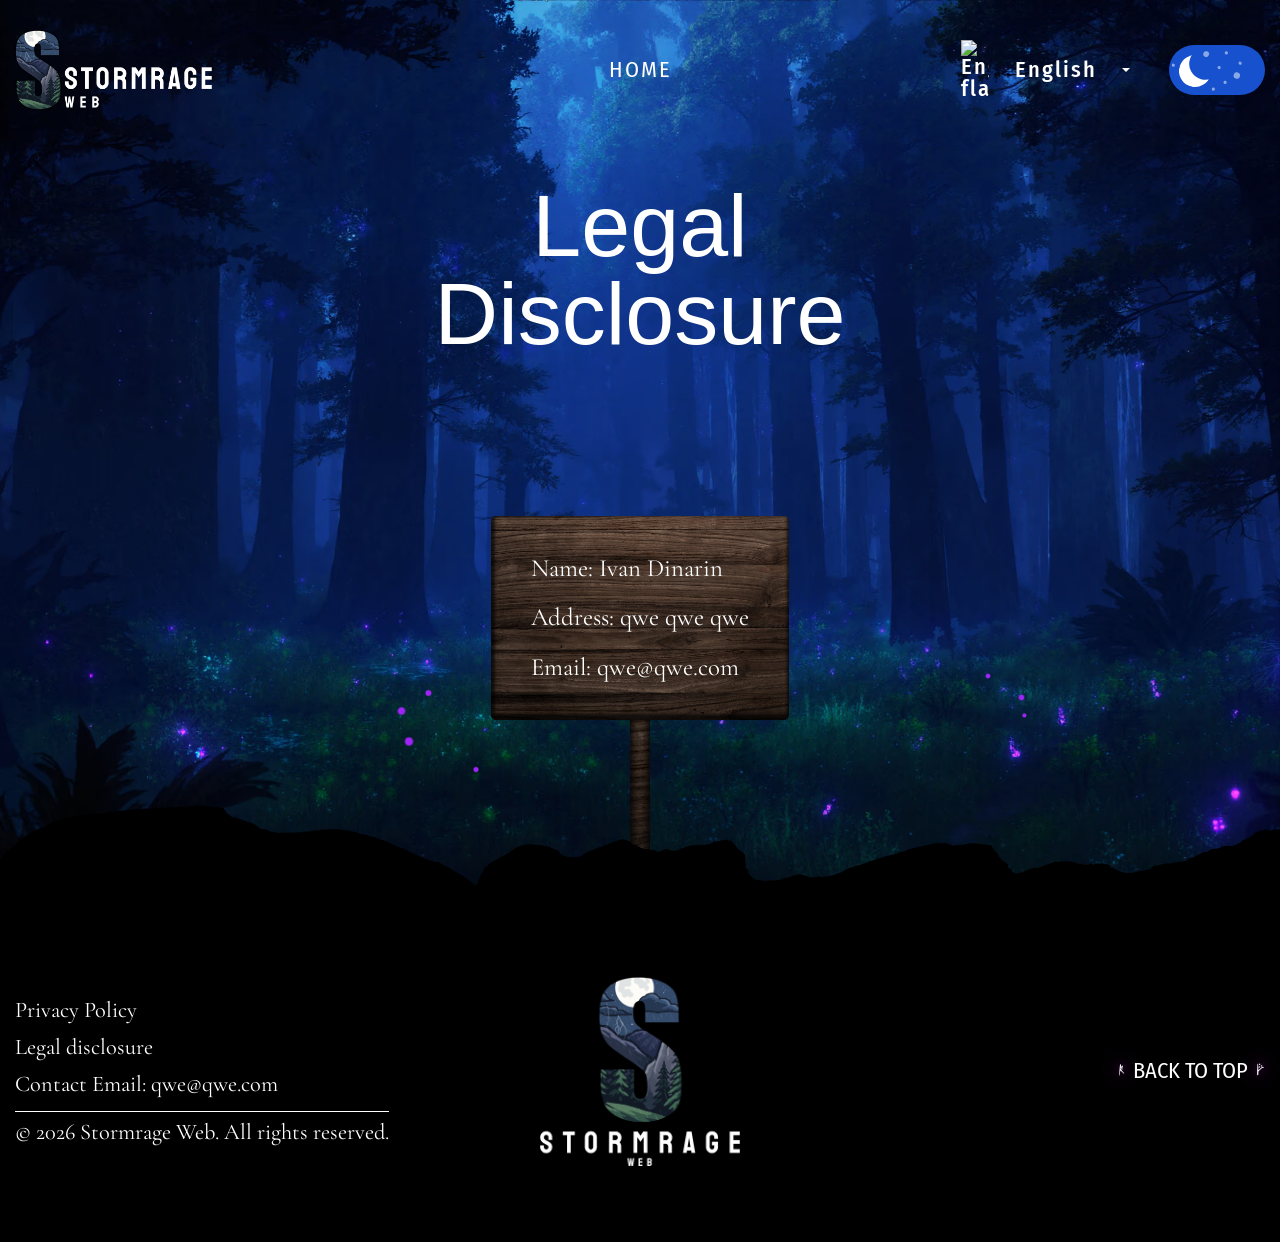
==== commit 263eb467: "Updates" ====
--- a/legal-disclosure.html
+++ b/legal-disclosure.html
@@ -10,8 +10,8 @@
 		<link rel="shortcut icon" href="./assets/img/favicon/favicon-black.ico" media="(prefers-color-scheme: light)">
 		<link rel="shortcut icon" href="./assets/img/favicon/favicon-white.ico" media="(prefers-color-scheme: dark)">
 		<title>Legal disclosure</title>
-		<script defer src="./js/app.min.js?v=1777431080468"></script>
-		<link rel="stylesheet" defer href="./css/app.min.css?v=1777431080468">
+		<script defer src="./js/app.min.js?v=1777577393125"></script>
+		<link rel="stylesheet" defer href="./css/app.min.css?v=1777577393125">
 	</head>
 	<body>
 		<div class="wrapper">
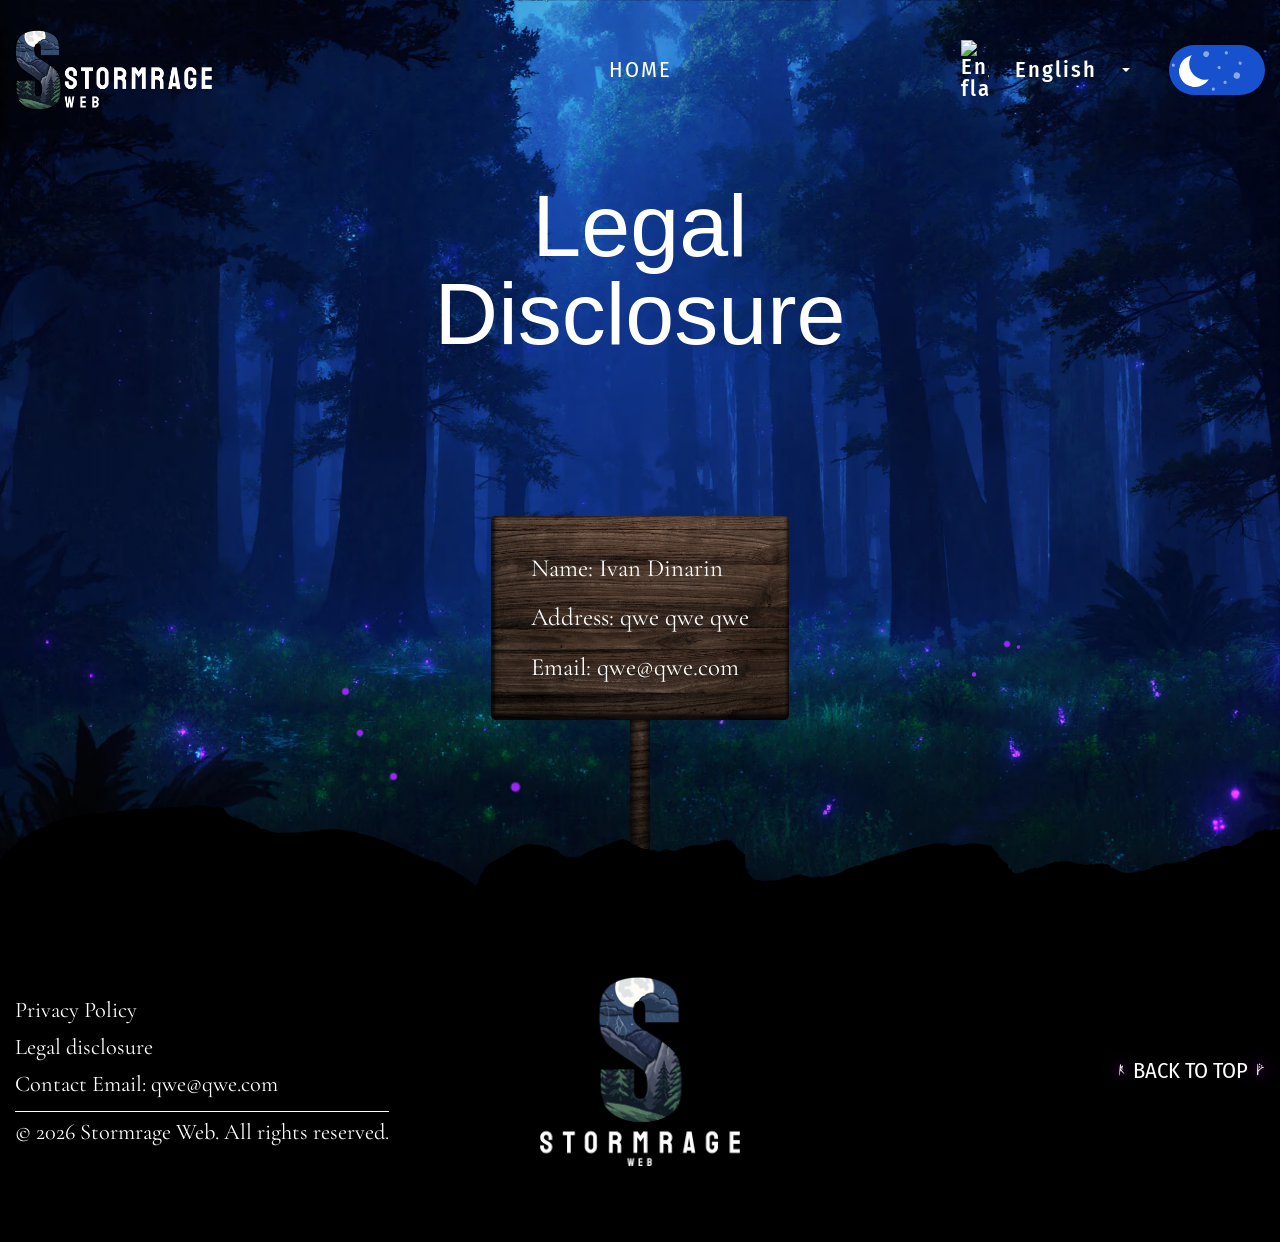
==== commit 415a6457: "Updates" ====
--- a/legal-disclosure.html
+++ b/legal-disclosure.html
@@ -10,8 +10,8 @@
 		<link rel="shortcut icon" href="./assets/img/favicon/favicon-black.ico" media="(prefers-color-scheme: light)">
 		<link rel="shortcut icon" href="./assets/img/favicon/favicon-white.ico" media="(prefers-color-scheme: dark)">
 		<title>Legal disclosure</title>
-		<script defer src="./js/app.min.js?v=1777577393125"></script>
-		<link rel="stylesheet" defer href="./css/app.min.css?v=1777577393125">
+		<script defer src="./js/app.min.js?v=1777598588570"></script>
+		<link rel="stylesheet" defer href="./css/app.min.css?v=1777598588570">
 	</head>
 	<body>
 		<div class="wrapper">
--- a/css/app.min.css
+++ b/css/app.min.css
@@ -1 +1 @@
-@import url("https://fonts.googleapis.com/css?family=Cinzel+Decorative:regular,700&display=swap");@import url("https://fonts.googleapis.com/css?family=Cormorant+Garamond:regular,700&display=swap");@import url("https://fonts.googleapis.com/css?family=Fira+Sans+Condensed:regular&display=swap");*{border:0;margin:0;padding:0}*,:after,:before{box-sizing:border-box}:after,:before{display:inline-block}body,html{height:100%}body{line-height:1;scrollbar-gutter:stable;-ms-text-size-adjust:100%;-moz-text-size-adjust:100%;-webkit-text-size-adjust:100%;-webkit-font-smoothing:antialiased;-moz-osx-font-smoothing:grayscale}button,input,textarea{background-color:transparent;color:inherit;font-family:inherit;font-size:inherit;line-height:inherit}input,textarea{width:100%}label{display:inline-block}button,option,select{cursor:pointer}a{color:inherit;display:inline-block;text-decoration:none}ul li{list-style:none}img{height:auto;max-width:100%;vertical-align:middle}h1,h2,h3,h4,h5,h6{font-size:inherit;font-weight:inherit}address{font-style:normal}@font-face{font-display:swap;font-family:Morpheus;font-style:normal;font-weight:400;src:url(../assets/fonts/Morpheus.woff2) format("woff2")}@font-face{font-display:swap;font-family:DarnassianRunes;font-style:normal;font-weight:400;src:url(../assets/fonts/DarnassianRunes.woff2) format("woff2")}@font-face{font-display:swap;font-family:Cinzel;font-style:normal;font-weight:400;src:url(../assets/fonts/Cinzel.woff2) format("woff2")}*{transition:color .3s,background-color .3s}body{background-color:#000;color:#02010a;font-family:Cormorant Garamond;font-size:1rem;min-width:20rem}[data-fls-scrolllock] body{overflow:hidden;overscroll-behavior:none;touch-action:none}.wrapper{display:flex;flex-direction:column;min-height:100%;overflow:clip}.wrapper>main{flex:1 1 auto}.wrapper>*{min-width:0}[class*=__container]{margin:0 auto;max-width:120rem;padding-left:.9375rem;padding-right:.9375rem}input:-webkit-autofill,input:-webkit-autofill:focus{transition:background-color 0s 600000s,color 0s 600000s!important}.title-box{background:url(../assets/img/decor/title-bg.avif) 50% 45%/60% 80% no-repeat;display:inline-flex;filter:drop-shadow(0 0 .9375rem #000);padding-block:1.875rem;padding-inline:.9375rem;position:relative}.title-box:before{aspect-ratio:542/479;background:url(../assets/img/decor/title-decor-top.avif) 0 0/contain no-repeat;bottom:95%;content:"";filter:drop-shadow(0 0 .125rem #000);left:50%;pointer-events:none;position:absolute;transform:translate(-50%)}.title{align-items:center;color:#fff;display:flex;font-family:var(--titleFontFamily);position:relative;text-align:center;text-shadow:0 0 .25rem #000;white-space:nowrap}.title:before{background:url(../assets/img/decor/title-decor.avif) 0 0/contain no-repeat;content:"";filter:drop-shadow(0 0 .125rem #000);height:200%;pointer-events:none;width:12.5rem}.title:after{background:url(../assets/img/decor/title-decor.avif) 0 0/contain no-repeat;content:"";filter:drop-shadow(0 0 .125rem #000);height:200%;pointer-events:none;transform:scaleX(-1);width:12.5rem}.divider{background:#000;position:relative;width:100%;z-index:49}.privacy-policy__background{display:grid;height:125lvh;left:0;position:fixed;top:-10%;width:100vw;z-index:0}.privacy-policy__background>*{grid-area:1/1}.privacy-policy__background-image{height:100%;transition:opacity .3s;width:100%}.privacy-policy__background-image--dark{background:url(../assets/img/hero/dark/bg-full.avif) 50% 50%/cover no-repeat}.privacy-policy__background-image--light{background:url(../assets/img/hero/light/bg-full.avif) 50% 50%/cover no-repeat}.privacy-policy__container{align-items:center;display:flex;flex-direction:column}.privacy-policy__body{color:#000;display:flex;flex-direction:column;margin:0 auto;position:relative;width:60%}.privacy-policy__body:before{background:url(../assets/img/textures/wood-01-vertical.avif) 0 0/contain repeat;height:120%;width:2.5rem;z-index:1}.privacy-policy__body:after,.privacy-policy__body:before{box-shadow:inset 0 .125rem .5rem .1875rem #000;content:"";left:0;pointer-events:none;position:absolute;top:0;transition:filter .5s}.privacy-policy__body:after{background:url(../assets/img/textures/wood-01.avif) 0 0/contain repeat;height:1.875rem;width:100%;z-index:2}.privacy-policy__content{height:100%;width:100%}.privacy-policy__content:before{background-color:#727272;border-radius:50%;box-shadow:0 0 .0625rem .09375rem #000;content:"";height:.5rem;left:.9375rem;position:absolute;top:.75rem;width:.5rem;z-index:10}.privacy-policy__section{border-radius:.625rem}.privacy-policy__section:not(:first-child){margin-top:2.5rem}.privacy-policy__section:first-child{margin-top:3.75rem}.privacy-policy__section{position:relative}.privacy-policy__section:before{left:10%}.privacy-policy__section:after,.privacy-policy__section:before{background:url(../assets/img/decor/chain.avif) 0 0/cover no-repeat;content:"";height:6.25rem;pointer-events:none;position:absolute;top:-2.5rem;transition:filter .5s;width:1.875rem;z-index:0}.privacy-policy__section:after{right:10%}.section-privacy-policy{color:#000}.section-privacy-policy__background{background:url(../assets/img/textures/wood-01.avif) 50% 50%/cover repeat;box-shadow:inset 0 .125rem .5rem .1875rem #000;height:100%;left:0;position:absolute;top:0;width:100%;z-index:1}.section-privacy-policy__body{background:url(../assets/img/textures/parchment.avif) 0 0/cover no-repeat;padding:1.25rem;position:relative;z-index:3}.section-privacy-policy__body:not(:last-child){margin-bottom:.9375rem}.section-privacy-policy__title{font-weight:700}.section-privacy-policy__title:not(:last-child){margin-bottom:1.25rem}.section-privacy-policy__subtitle{font-weight:700}.section-privacy-policy__subtitle:not(:last-child){margin-bottom:1.25rem}.section-privacy-policy__text:not(:last-child){margin-bottom:2.5rem}.section-privacy-policy__text p:not(:last-child){margin-bottom:.9375rem}html[data-fls-darklite-light] .privacy-policy__background-image--dark{opacity:0}html[data-fls-darklite-dark] .privacy-policy__background-image--dark,html[data-fls-darklite-light] .privacy-policy__background-image--light{opacity:1}html[data-fls-darklite-dark] .privacy-policy__background-image--light{opacity:0}.menu{position:relative}.menu__list{align-items:center;display:flex;gap:1.875rem}.menu__item{border-radius:.625rem;position:relative;transition:all .1s}.--header-scroll .menu__item,[data-fls-menu-open] .menu__item{box-shadow:0 .125rem .125rem .0625rem #000}.--header-scroll .menu__item:hover .menu__link,[data-fls-menu-open] .menu__item:hover .menu__link{box-shadow:0 .1875rem #1b0000;translate:0 .1875rem}.--header-scroll .menu__item:active .menu__link,[data-fls-menu-open] .menu__item:active .menu__link{box-shadow:0 -.0625rem #1b0000;translate:0 .375rem}.menu__link{border:.0625rem solid transparent;border-radius:.625rem;color:#fff;display:inline-flex;font-family:var(--fourthFontFamily);letter-spacing:.125rem;padding:.625rem .3125rem;position:relative;text-transform:uppercase;text-wrap:nowrap;transition:all .1s}.--header-scroll .menu__link,[data-fls-menu-open] .menu__link{background:url(../assets/img/textures/wood-02.avif) 0 0/cover no-repeat;border:.0625rem solid rgba(0,0,0,.396);box-shadow:0 .375rem #1b0000}.menu__link:hover .menu__link-decor{color:#b410d4;filter:drop-shadow(0 0 .625rem #b410d4);text-shadow:0 0 .625rem #b410d4}.menu__link-decor{color:#fff;filter:drop-shadow(0 0 .625rem #6e0d81);font-family:var(--runesFontFamily);text-shadow:0 0 .625rem #6e0d81;transition:all .2s}.icon-menu{border:.0625rem solid transparent;border-radius:.625rem;color:#fff;display:none;padding:1.25rem 1.875rem;position:relative;text-transform:uppercase;transition:all .1s;width:100%}.--header-scroll .icon-menu,[data-fls-menu-open] .icon-menu{background:url(../assets/img/textures/wood-02.avif) 0 0/cover no-repeat;border:.0625rem solid rgba(0,0,0,.396);box-shadow:0 .375rem #1b0000}.header__body{grid-template-columns:auto auto 1fr}.header__logo{display:inline-block}.dropdown__content{box-shadow:0 .5rem 1rem 0 rgba(0,0,0,.2)}.header{background:none;border-bottom:.3125rem solid transparent;left:0;padding-bottom:1.875rem;padding-top:1.875rem;position:fixed;right:0;top:0;transition:all .3s;z-index:50}.header.--header-scroll{padding-bottom:1.25rem;padding-top:.3125rem}.header.--header-scroll,[data-fls-menu-open] .header{border-bottom:.3125rem solid #0a0000}.header.--header-scroll .header__background,.header.--header-scroll:after,[data-fls-menu-open] .header .header__background,[data-fls-menu-open] .header:after{opacity:1}.header__container{position:relative}.header__background{height:100%;left:0;opacity:0;pointer-events:none;position:absolute;top:0;transition:all .3s;width:100%}.header__background-image{background:url(../assets/img/textures/wood-header.avif) 50% 50%/cover repeat;height:100%;object-fit:cover;pointer-events:none;width:100%}.header__decor{opacity:0;transition:all .3s}.--header-scroll .header__decor,[data-fls-menu-open] .header__decor{opacity:1}.header__decor{aspect-ratio:1539/109;height:100%;left:50%;pointer-events:none;position:absolute;top:100%;transform:translate(-50%);z-index:2}.header__decor-image{height:100%;width:100%}.header__decor-image--small{aspect-ratio:1436/109;display:none;height:50%;object-fit:contain}.header__body{align-items:center;display:grid;gap:1.25rem;grid-template-columns:1fr auto 1fr;position:relative}.header__logo-image{max-height:5rem;max-width:12.5rem}.header__logo-image--mobile{display:none}.header__settings{align-items:center;display:flex;gap:1.25rem;justify-self:end}.header__language-dropdown{position:relative;z-index:52}.header__theme-switcher{border-radius:var(--toggleHeight);cursor:pointer;font-size:20%;height:var(--toggleHeight);justify-self:end;min-height:var(--toggleHeight);position:relative;transition:all 0s;width:var(--toggleWidth)}.transition-ready .header__theme-switcher{transition:all .5s ease-in-out}.header__theme-switcher{background:var(--nightColor)}[data-fls-darklite-light] .header__theme-switcher{background:var(--dayColor)}:root{--toggleHeight:3.125rem;--toggleWidth:6rem;--toggleBtnRadius:10em;--dayColor:#ff6d00;--moonColor:#fff;--nightColor:#1751ce;--bgColor--day:#7db7dd}.light{color:var(--dayColor)}.day{background:var(--nightColor)}.moon{border-radius:50%;display:block;position:absolute;transition:all 0s}.transition-ready .moon{transition:all .4s ease-in-out}.moon{background:var(--logoColor);box-shadow:3em 2.5em 0 0 var(--moonColor) inset,hsla(0,0%,100%,.5) 0 -7em 0 -4.5em,hsla(0,0%,100%,.5) 3em 7em 0 -4.5em,hsla(0,0%,100%,.5) 2em 13em 0 -4em,hsla(0,0%,100%,.5) 6em 2em 0 -4.1em,hsla(0,0%,100%,.5) 8em 8em 0 -4.5em,hsla(0,0%,100%,.5) 6em 13em 0 -4.5em,hsla(0,0%,100%,.5) -4em 7em 0 -4.5em,hsla(0,0%,100%,.5) -1em 10em 0 -4.5em;height:var(--toggleBtnRadius);left:3em;top:3em;transform:rotate(-75deg);width:var(--toggleBtnRadius)}.sun{background:var(--moonColor);box-shadow:3em 3em 0 5em var(--moonColor) inset,0 -5em 0 -2.7em var(--moonColor),3.5em -3.5em 0 -3em var(--moonColor),5em 0 0 -2.7em var(--moonColor),3.5em 3.5em 0 -3em var(--moonColor),0 5em 0 -2.7em var(--moonColor),-3.5em 3.5em 0 -3em var(--moonColor),-5em 0 0 -2.7em var(--moonColor),-3.5em -3.5em 0 -3em var(--moonColor);height:7em;left:18em;top:4.5em;transform:rotate(0deg);width:7em}.dropdown{position:relative}.--header-scroll .dropdown:before,[data-fls-menu-open] .dropdown:before{left:.625rem}.--header-scroll .dropdown:after,.--header-scroll .dropdown:before,[data-fls-menu-open] .dropdown:after,[data-fls-menu-open] .dropdown:before{background:url(../assets/img/textures/rope.avif) 0 0/contain repeat-y;border-radius:.25rem;content:"";height:0;position:absolute;top:1.25rem;transition:height .3s;width:.625rem;z-index:-1}.--header-scroll .dropdown:after,[data-fls-menu-open] .dropdown:after{right:.625rem}.--header-scroll .dropdown.open:after,.--header-scroll .dropdown.open:before,[data-fls-menu-open] .dropdown.open:after,[data-fls-menu-open] .dropdown.open:before{height:calc(100% + 9.6875rem)}.dropdown__button-wrapper{border-radius:.625rem;position:relative;transition:all .1s}.--header-scroll .dropdown__button-wrapper{box-shadow:0 .125rem .125rem #000}.--header-scroll .dropdown__button-wrapper .dropdown__button:active{box-shadow:0 -.0625rem #1b0000;translate:0 .375rem}.--header-scroll .header__language-dropdown:not(.open) .dropdown__button-wrapper:hover:not(:active) .dropdown__button{box-shadow:0 .1875rem #1b0000;translate:0 .1875rem}.--header-scroll .open .dropdown__button-wrapper .dropdown__button{box-shadow:0 -.0625rem #1b0000;translate:0 .375rem}.dropdown__button{align-items:center;border:none;cursor:pointer;display:flex;font-family:var(--fourthFontFamily);font-weight:500;height:3rem;justify-content:space-evenly;padding:.625rem;transition:color .6s;width:max-content;z-index:2}.dropdown__button img{inline-size:1.75rem;margin:0 .3125rem 0 0}.dropdown__button{border:.0625rem solid transparent;border-radius:.625rem;color:#fff;display:inline-flex;letter-spacing:.125rem;padding:.625rem .3125rem;position:relative;transition:all .1s}.--header-scroll .dropdown__button,[data-fls-menu-open] .dropdown__button{background:url(../assets/img/textures/wood-02.avif) 0 0/cover repeat;border:.0625rem solid rgba(0,0,0,.396);box-shadow:0 .375rem #1b0000}.dropdown__content{border-radius:.3125rem;display:flex;flex-direction:column;font-family:var(--fourthFontFamily);gap:1.25rem;left:0;margin:.0625rem 0 0;overflow-y:hidden;position:absolute;right:0;top:0;visibility:hidden;z-index:-1;z-index:1}.--header-scroll .dropdown__content,[data-fls-menu-open] .dropdown__content{height:0;transition:all .3s}.--header-scroll .open .dropdown__content,[data-fls-menu-open] .dropdown__content{height:8.375rem;padding:.625rem 0 0;top:5rem}.header:not(.--header-scroll) .dropdown__content{opacity:0;top:5rem}.header:not(.--header-scroll) .open .dropdown__content{animation:slideIn .3s ease-out;opacity:1;transition:all .3s}.dropdown__content li{align-items:center;display:flex}.--header-scroll .dropdown__content li,[data-fls-menu-open] .dropdown__content li{background:url(../assets/img/textures/wood-02.avif) 0 0/cover repeat}.dropdown__content li{border-radius:.3125rem;cursor:pointer;font-weight:500}.header:not(.--header-scroll) .dropdown__content li{background-color:#fff;color:#000}.header:not(.--header-scroll) .dropdown__content li:hover{background-color:#9e9e9e}.dropdown__content li{color:#fff;justify-content:flex-start;padding:.75rem 1.625rem .75rem 1rem;text-decoration:none}.--header-scroll .dropdown__content li,[data-fls-menu-open] .dropdown__content li{box-shadow:0 -.375rem #1b0000;transition:all .3s}.--header-scroll .dropdown__content li:active,[data-fls-menu-open] .dropdown__content li:active{filter:brightness(1.7)!important}.dropdown__content li img{inline-size:1.75rem;margin:0 1.25rem 0 0}.arrow-down{border-color:#fff transparent transparent;border-style:solid;border-width:.25rem .25rem 0;display:inline-block;height:0;margin:0 0 0 .3125rem;transition:border-color .6s;vertical-align:middle;width:0}.dropdown.open .dropdown__content{visibility:visible}@keyframes slideIn{0%{opacity:0;transform:translateY(-.625rem)}to{opacity:1;transform:translateY(0)}}@keyframes size{0%{background:var(--logo-color);transform:translateX(0) scale(1)}55%{background:var(--logo-color);transform:translateX(1.6875rem) scale(.5)}to{transform:translateX(4.0625rem) scale(1)}}@keyframes size-back{0%{background:#fff;transform:translateX(4.0625rem) scale(1)}55%{transform:translateX(1.6875rem) scale(.5)}to{transform:translateX(0) scale(1)}}[data-fls-header-scroll].--header-scroll{left:0;position:fixed;right:0;top:0;z-index:50}[data-fls-header-scroll-show].--header-scroll{transition:translate .3s;translate:0 -100%}[data-fls-header-scroll-show].--header-show{translate:0 0}.footer{background:#000;position:relative;z-index:49}.footer:before{background:url(../assets/img/textures/wall-horizontal.avif) 0 0/auto 6.25rem repeat-x;bottom:100%;content:"";height:6.25rem;left:0;position:absolute;transform:scale(-1) translateY(-.0625rem);width:100%}.footer__container{align-items:center;display:grid;gap:1.25rem;grid-template-columns:repeat(3,1fr);justify-items:center}.footer__info{align-items:center;color:#fff;display:flex;flex-direction:column;gap:.9375rem}.footer__logo{max-width:12.5rem}.footer__button{color:#fff}.info-footer__item:last-child{padding-top:.625rem}.info-footer__item:last-child:before{background-color:#fff;content:"";height:.0625rem;left:0;position:absolute;top:0;width:100%}.info-footer__item{display:inline-block;position:relative}.info-footer__item:hover .info-footer__link{text-shadow:0 0 .3125rem #b410d4,0 0 .625rem #b410d4,0 0 .9375rem #b410d4}.info-footer__item:hover .dot{opacity:1;transform:translate(0) rotate(var(--rotatation))}.info-footer__item:hover .dot:after{animation-play-state:running}.info-footer__link{appearance:none;display:inline-block;position:relative;text-align:center;text-decoration:none;z-index:1}.dot{display:block;height:var(--size);opacity:0;position:absolute;transform:translate(var(--starting-x),var(--starting-y)) rotate(var(--rotatation));transition:transform calc(var(--speed)/12) ease,opacity .5s;width:var(--size)}.dot:after{animation:hoverFirefly var(--speed) infinite,dimFirefly calc(var(--speed)/2) infinite calc(var(--speed)/3);animation-play-state:paused;background:#b410d4;border-radius:100%;box-shadow:0 0 .375rem 0 #b410d4,inset 0 0 .25rem 0 #b410d4,0 0 .125rem .0625rem hsla(0,0%,100%,.259);content:"";display:block;height:100%;width:100%}.dot-1{--rotatation:0deg;--speed:14s;--size:0.375rem;--starting-x:1.875rem;--starting-y:1.25rem;left:-1rem;top:.125rem}.dot-2{--rotatation:122deg;--speed:16s;--size:0.1875rem;--starting-x:2.5rem;--starting-y:0.625rem;left:0;top:.0625rem}.dot-3{--rotatation:39deg;--speed:20s;--size:0.25rem;--starting-x:-0.625rem;--starting-y:1.25rem;right:.875rem;top:-.5rem}.dot-4{--rotatation:220deg;--speed:18s;--size:0.125rem;--starting-x:-1.875rem;--starting-y:-0.3125rem;bottom:.25rem;right:-.875rem}.dot-5{--rotatation:190deg;--speed:22s;--size:0.3125rem;--starting-x:-2.5rem;--starting-y:-1.25rem;bottom:-.375rem;right:-.1875rem}.dot-6{--rotatation:20deg;--speed:15s;--size:0.25rem;--starting-x:0.75rem;--starting-y:-1.125rem;bottom:-.75rem;left:1.875rem}.dot-7{--rotatation:300deg;--speed:19s;--size:0.1875rem;--starting-x:0.375rem;--starting-y:-1.25rem;bottom:-1rem;left:2.75rem}@keyframes dimFirefly{0%{opacity:1}25%{opacity:.4}50%{opacity:.8}75%{opacity:.5}to{opacity:1}}@keyframes hoverFirefly{0%{transform:translate(0)}12%{transform:translate(.1875rem,.0625rem)}24%{transform:translate(-.125rem,.1875rem)}37%{transform:translate(.125rem,-.125rem)}55%{transform:translate(-.0625rem)}74%{transform:translateY(.125rem)}88%{transform:translate(-.1875rem,-.0625rem)}to{transform:translate(0)}}.button{display:inline-flex;text-transform:uppercase;transition:all .3s}.button--fw{width:100%}.button__decor{color:#fff;filter:drop-shadow(0 0 .625rem #6e0d81);font-family:var(--runesFontFamily);text-shadow:0 0 .625rem #6e0d81;transition:all .3s}.button__decor--left,.button__decor--right{animation:reset 2s linear 0s forwards}.button__text{transition:text-shadow .3s}@keyframes float{0%{transform:translate(0) rotate(0deg)}20%{transform:translate(-.1875rem,-.375rem) rotate(-2deg)}40%{transform:translate(.25rem,-.625rem) rotate(2deg)}60%{transform:translate(.375rem,-.25rem) rotate(1deg)}80%{transform:translate(-.125rem,.1875rem) rotate(-1deg)}to{transform:translate(0) rotate(0deg)}}@keyframes float-r{0%{transform:translate(0) rotate(0deg)}20%{transform:translate(-.1875rem,-.375rem) rotate(-2deg)}40%{transform:translate(.25rem,-.625rem) rotate(2deg)}60%{transform:translate(.375rem,-.25rem) rotate(1deg)}80%{transform:translate(-.125rem,.1875rem) rotate(-1deg)}to{transform:translate(0) rotate(0deg)}}@keyframes reset{0%{opacity:0;transform:translate(0) rotate(0deg)}to{opacity:1;transform:translate(0) rotate(0deg)}}html[data-fls-darklite-light]{--bg-forest:url(../assets/img/hero/light/bg.avif)}html[data-fls-darklite-dark]{--bg-forest:url(../assets/img/hero/dark/bg.avif)}.firefly--1{bottom:20%;height:10%;position:absolute;right:15%;width:10%}.firefly--2{bottom:10%;height:15%;left:25%;position:absolute;width:15%}.firefly--3{bottom:30%;height:5%;position:absolute;right:55%;width:5%}.firefly{animation-direction:alternate;animation-iteration-count:infinite;animation-name:glow;animation-timing-function:ease-in-out;background:radial-gradient(circle,currentColor 40%,transparent 70%);border-radius:50%;color:#9e25f6;position:absolute}.firefly:before{background-color:#9e25f6;content:"";height:50%;left:50%;position:absolute;top:50%;transform:translate(-50%,-50%);width:50%}@keyframes glow{0%{opacity:.4;transform:scale(.8)}to{opacity:1;transform:scale(1.2)}}.legal-disclosure{position:relative}.legal-disclosure__background{display:grid;pointer-events:none}.legal-disclosure__background>*{grid-column:1;grid-row:1}.legal-disclosure__bg-image{height:100lvh;object-fit:cover;transition:opacity .5s;width:100vw}.legal-disclosure__bg-image--dark{background:url(../assets/img/hero/dark/bg-full.avif) 50% 50%/cover no-repeat}.legal-disclosure__bg-image--light{background:url(../assets/img/hero/light/bg-full.avif) 50% 50%/cover no-repeat}.legal-disclosure__fireflies{height:100%;left:0;overflow:hidden;pointer-events:none;top:0;width:100%}.legal-disclosure__title{color:#fff;font-family:Staatliches,sans-serif;left:50%;position:absolute;text-align:center;top:30%;transform:translate(-50%,-50%)!important;z-index:12}.legal-disclosure__body{bottom:20%;left:50%;padding:2.5rem;position:absolute;transform:translateX(-50%);z-index:1}.legal-disclosure__body:before{border-radius:.3125rem;box-shadow:inset .0625rem -.1875rem .1875rem .1875rem rgba(0,0,0,.671);height:100%;left:0;width:100%;z-index:-1}.legal-disclosure__body:after,.legal-disclosure__body:before{background:url(../assets/img/textures/wood-01.avif) 0 0/cover repeat;content:"";pointer-events:none;position:absolute;top:0;transition:filter .5s}.legal-disclosure__body:after{box-shadow:inset 0 .125rem .5rem .1875rem #000;height:300%;left:50%;transform:translate(-50%);width:1.25rem;z-index:-2}.legal-disclosure__content{color:#fff}.legal-disclosure__content p:not(:last-child){margin-bottom:1.5625rem}html[data-fls-darklite-light] .legal-disclosure__bg-image--dark{opacity:0}html[data-fls-darklite-dark] .legal-disclosure__bg-image--dark,html[data-fls-darklite-light] .legal-disclosure__bg-image--light{opacity:1}html[data-fls-darklite-dark] .legal-disclosure__bg-image--light{opacity:0}.tabs{display:grid}.tabs__navigation{display:flex;font-family:var(--titleFontFamily);justify-self:center}.tabs__title{align-items:center;border-radius:.3125rem;color:#fff;color:#919191;display:flex;position:relative}.tabs__title:after{background-color:#28237e;border-radius:.125rem;bottom:-.625rem;content:"";height:.1875rem;left:50%;opacity:0;position:absolute;transform:translate(-50%);transition:all .3s;width:0}[data-fls-darklite-light] .tabs__title:after{background-color:#ab58ee}.tabs__title:hover{color:#ccc}.tabs__title:hover:after{opacity:.75;width:50%}.tabs__title.--tab-active{color:#fff;text-shadow:#fff 0 0 .0625rem,#fff 0 0 .1875rem,#28237e 0 0 .4375rem,#28237e 0 0 .5rem,#28237e 0 0 .5625rem,#28237e 0 0 .625rem,#28237e 0 0 .75rem}.tabs__title.--tab-active:after{opacity:1;width:100%}.tabs__content{padding:.625rem .9375rem}.tabs__body{animation:tabs-appear 1s ease forwards}@keyframes tabs-appear{0%{opacity:0;transform:translateY(6.25rem)}to{opacity:1;transform:translateY(0)}}.page{background-color:#000}.page__about,.page__projects{position:relative;z-index:40}.page__pricing,.page__projects{overflow:hidden}.page__pricing{background-color:#000;position:relative;z-index:39}.page__faq{position:relative;z-index:40}.page__contact{background-color:#000;position:relative;z-index:40}.hero{height:100lvh;overflow:hidden;position:relative;width:100vw}.hero:after{background:url(../assets/img/hero/light/beams.avif) 50% 50%/cover no-repeat;content:"";height:100%;left:0;opacity:0;pointer-events:none;position:fixed;top:0;transition:all .5s;width:100%;z-index:10}.hero__title-box{color:#fff;left:50%;position:fixed;top:50lvh;transform:translate(-50%,-50%)!important;z-index:12}.hero__title{font-family:Staatliches,sans-serif;text-align:center}.hero__title-primary{font-weight:700}.hero__title-secondary{display:block}.hero__background{height:100lvh;left:0;position:fixed;top:0;width:100vw}.hero__image{height:100lvh;object-fit:cover;transition:opacity .5s;width:100vw}.hero__image--dark{background:url(../assets/img/hero/dark/bg.avif) 50% 50%/cover no-repeat}.hero__image--light{background:url(../assets/img/hero/light/bg.avif) 50% 50%/cover no-repeat}.hero__layer{display:grid;pointer-events:none;position:fixed}.hero__layer>*{grid-column:1;grid-row:1}.hero__layer--1{height:100lvh;left:-5vw;top:50lvh;width:110vw;z-index:12}.hero__layer--2,.hero__layer--3,.hero__layer--4{height:100lvh;left:0;top:0;width:100vw;z-index:5}.hero__layer--5{aspect-ratio:1/1;right:-5vw;top:20lvh;width:35vw;z-index:13}.hero__layer--6{aspect-ratio:26/15;left:-15vw;top:10lvh;width:45vw;z-index:13}.hero__layer--8{pointer-events:auto;z-index:11}.hero__layer--fireflies{z-index:9}.hero__leaves--01{background:url(../assets/img/hero/dark/leaves-right.avif) 50% 50%/cover no-repeat;height:100%;width:100%}.hero__leaves--02{background:url(../assets/img/hero/dark/leaves-left.avif) 50% 50%/cover no-repeat;height:100%;width:100%}.hero__grass--01{background:url(../assets/img/hero/dark/fore-grass-02.avif) 50% 50%/cover no-repeat}.hero__tree-01{left:-2%;top:0;transition:all .5s;z-index:9}.hero__tree-01--light{background:url(../assets/img/hero/light/left-tree.avif) 50% 50%/cover no-repeat}.hero__tree-01--dark{background:url(../assets/img/hero/dark/left-tree.avif) 50% 50%/cover no-repeat}.hero__tree-02{left:0;top:0;transition:all .5s;z-index:8}.hero__tree-02--light{background:url(../assets/img/hero/light/right-tree.avif) 50% 50%/cover no-repeat}.hero__tree-02--dark{background:url(../assets/img/hero/dark/right-tree.avif) 50% 50%/cover no-repeat}.hero__tree-03{left:0;top:0;transition:all .5s;z-index:8}.hero__tree-03--light{background:url(../assets/img/hero/light/center-tree.avif) 50% 50%/cover no-repeat}.hero__tree-03--dark{background:url(../assets/img/hero/dark/center-tree.avif) 50% 50%/cover no-repeat}.hero__fireflies{height:100lvh;left:0;overflow:hidden;pointer-events:none;top:0;width:100vw}@keyframes banner-fade-in{0%{opacity:0;transform:scale(.3) translate(-50%,-50%)}to{opacity:1;transform:scale(1) translate(-50%,-50%)}}html[data-fls-darklite-light] .hero:after,html[data-fls-darklite-light] .hero__image--light,html[data-fls-darklite-light] .hero__tree-01--light,html[data-fls-darklite-light] .hero__tree-02--light,html[data-fls-darklite-light] .hero__tree-03--light{opacity:1}html[data-fls-darklite-dark] .hero:after,html[data-fls-darklite-dark] .hero__image--light,html[data-fls-darklite-dark] .hero__tree-01--light,html[data-fls-darklite-dark] .hero__tree-02--light,html[data-fls-darklite-dark] .hero__tree-03--light,html[data-fls-darklite-light] .hero__image--dark,html[data-fls-darklite-light] .hero__tree-01--dark,html[data-fls-darklite-light] .hero__tree-02--dark,html[data-fls-darklite-light] .hero__tree-03--dark{opacity:0}html[data-fls-darklite-dark] .hero__image--dark,html[data-fls-darklite-dark] .hero__tree-01--dark,html[data-fls-darklite-dark] .hero__tree-02--dark,html[data-fls-darklite-dark] .hero__tree-03--dark{opacity:1}.about__top-decor{pointer-events:none;translate:0 5%;width:105%}.about__top-decor-image{width:100%}.about__body{background-color:var(--bgColor);position:relative}.about__body:before{top:0}.about__body:after,.about__body:before{background:url(../assets/img/textures/wall-horizontal.avif) 0 0/auto 6.25rem repeat-x;content:"";height:6.25rem;left:0;pointer-events:none;position:absolute;width:100%;z-index:3}.about__body:after{bottom:0;transform:scaleY(-1)}.about__background{height:100%;left:0;position:absolute;top:0;width:100%}.about__background-image{background:url(../assets/img/textures/wall-1.avif) 0 0/contain repeat;filter:brightness(.2);height:100%;transition:filter .5s;width:100%}.about__container{display:grid;grid-template-columns:2fr 3fr 2fr;position:relative;z-index:2}.about__window{align-self:start;display:grid;overflow:hidden;position:relative;top:12.5rem}.about__window>*{grid-area:1/1}.about__window-image{filter:brightness(.4);position:relative;transition:filter .5s;z-index:2}.about__forest{display:grid;height:85%;left:50%;overflow:hidden;position:absolute;top:50%;transform:translate(-50%,-50%);width:90%;z-index:1}.about__forest>*{grid-area:1/1}.about__forest-image{height:110%;object-fit:cover;object-position:80% 50%;transition:opacity .5s}.about__forest-image--dark{opacity:0;transition-delay:.12s}[data-fls-darklite-dark] .about__forest-image--dark{opacity:1;transition-delay:0s}.about__forest-image--light{opacity:0;transition-delay:.12s}[data-fls-darklite-light] .about__forest-image--light{opacity:1;transition-delay:0s}.about__content{align-items:center;background:url(../assets/img/textures/banner-fabric.avif) 0 0/contain repeat;border-radius:0 0 12.5rem 12.5rem;display:flex;flex-direction:column;outline:.0625rem dashed #fff;outline-offset:-.625rem;padding-bottom:6.25rem;position:relative;z-index:2}.about__text{color:#fff;line-height:1.2;padding:2.5rem}.about__text p:not(:last-child){margin-bottom:.625rem}.media-about{align-items:center;display:flex;flex-direction:column;justify-content:space-between;padding-bottom:6.25rem;perspective:62.5rem;perspective-origin:50%;position:relative}.media-about__background{background:url(../assets/img/textures/stone-fireplace-wall.avif) 0 0/cover repeat;box-shadow:0 0 5rem #000;height:100%;left:0;position:absolute;top:0;transform-style:preserve-3d;width:100%}.media-about__background:before{box-shadow:-.625rem 0 5rem #000;right:100%;transform:rotateY(-60deg);transform-origin:right center}.media-about__background:after,.media-about__background:before{background:url(../assets/img/textures/stone-fireplace-wall.avif) 0 0/cover repeat;content:"";filter:brightness(.8);height:100%;position:absolute;top:0;width:20%}.media-about__background:after{box-shadow:.625rem 0 5rem #000;left:100%;transform:rotateY(60deg);transform-origin:left center}.media-about__photo{align-items:center;display:grid;justify-content:center;justify-items:center;position:relative;width:60%;z-index:2}.media-about__photo>*{grid-area:1/1}.media-about__portrait-frame{position:relative;z-index:2}.media-about__portrait{height:90%;width:90%}.media-about__portrait-image{height:100%;object-fit:cover;width:100%}.media-about__fireplace{transition:box-shadow .5s}[data-fls-darklite-light] .media-about__fireplace{box-shadow:inset -.125rem 0 9.375rem .1875rem rgba(190,129,26,.1)}[data-fls-darklite-dark] .media-about__fireplace{box-shadow:inset -.125rem 0 9.375rem .1875rem rgba(145,93,4,.37)}.media-about__fireplace{aspect-ratio:610/496;background:url(../assets/img/decor/fireplace.avif) 50% 50%/contain no-repeat;display:grid;overflow:hidden;width:70%}.media-about__fireplace>*{grid-area:1/1}.media-about__fireplace{position:relative;z-index:20}.media-about__fire{bottom:22%;height:100%;left:50%;-webkit-mask-composite:intersect;mask-composite:intersect;-webkit-mask-image:linear-gradient(90deg,transparent,#000 10%,#000 90%,transparent),linear-gradient(180deg,transparent,#000 10%,#000 90%,transparent);mask-image:linear-gradient(90deg,transparent,#000 10%,#000 90%,transparent),linear-gradient(180deg,transparent,#000 10%,#000 90%,transparent);-webkit-mask-repeat:no-repeat;mask-repeat:no-repeat;-webkit-mask-size:100% 100%;mask-size:100% 100%;mix-blend-mode:screen;object-fit:cover;pointer-events:none;position:absolute;transform:translateX(-50%);transition:opacity 1.5s,width 1.5s,height 1.5s;width:65%}.media-about__fire--big{height:100%;opacity:0;width:65%}[data-fls-darklite-dark] .media-about__fire--big{opacity:1}.media-about__fire--small{height:50%;opacity:0;width:50%}[data-fls-darklite-light] .media-about__fire--small{opacity:1}html[data-fls-darklite-light] .about__background-image{filter:brightness(.4)}html[data-fls-darklite-light] .about__window-image{filter:brightness(.8)}html[data-fls-darklite-dark] .about__background-image{filter:brightness(.2)}html[data-fls-darklite-dark] .about__window-image{filter:brightness(.4)}.projects{background-color:var(--bgColor)}.projects,.projects__container{position:relative}.projects__container{overflow:hidden}.projects__container:before{background:url(../assets/img/textures/wall.avif) repeat-y;background-position:0;background-size:100% auto;left:-.0625rem;pointer-events:none}.projects__container:after,.projects__container:before{bottom:0;content:"";position:absolute;top:0;z-index:100}.projects__container:after{background:url(../assets/img/textures/wall.avif) repeat-y;background-position:100%;background-size:100% auto;pointer-events:none;right:-.0625rem;transform:scale(-1)}.projects__background{display:grid;height:100%;left:0;position:absolute;top:0;width:100%}.projects__background>*{grid-column:1;grid-row:1}.projects__background:before{background:url(../assets/img/projects/stalagmite-horizontal.avif) repeat-x;background-position:0;background-size:contain;pointer-events:none;top:-.0625rem;transform:scaleY(-1)}.projects__background:after,.projects__background:before{content:"";left:0;position:absolute;right:0;width:100%;z-index:100}.projects__background:after{background:url(../assets/img/projects/stalagmite-horizontal.avif) repeat-x;background-position:0;background-size:contain;bottom:-.0625rem;pointer-events:none;transform:scaleX(-1)}.projects__floor{background:url(../assets/img/textures/stone-bg.avif) 50% 50%/contain repeat;height:130%;object-fit:cover;pointer-events:none;position:relative;scale:1.35;top:-20%;transition:filter .5s;width:100%}.projects__floor--mobile{display:none}.projects__title-box{left:50%;margin:0 auto;position:relative;transform:translate(-50%);z-index:10}.projects__title{color:#fff}.projects__body{margin:0 auto;max-width:80%;padding-bottom:12.5rem;padding-top:6.25rem;position:relative;z-index:2}.projects__inner{align-items:flex-start;display:flex;gap:2.5rem}.projects__table{height:100%;left:0;object-fit:cover;position:absolute;top:0;width:100%;z-index:1}.projects__table-image{height:100%;object-fit:cover;transition:filter .5s,box-shadow .5s;width:100%}.projects__table-shadow{background:rgba(7,7,7,.8);box-shadow:-.5625rem -.625rem 1.875rem 1.25rem rgba(7,7,7,.8);inset:0;pointer-events:none;position:absolute;transform:translateZ(0);will-change:transform;z-index:-1}.projects__decor{display:flex;flex-direction:column;z-index:2}.projects__lantern{display:grid;min-width:6.25rem;position:relative;transition:filter .5s}.projects__lantern>*{grid-column:1;grid-row:1}.projects__lantern-image--top{position:relative;top:.625rem;z-index:2}.projects__lantern-image--bottom{position:relative;transition:filter .5s;z-index:1}.projects__scrolls{bottom:0;position:absolute;right:4.375rem;rotate:45deg;width:6%}.projects__scrolls-image{transition:filter .5s}.projects__quill{max-width:9.375rem}.projects__quill-image{transition:filter .5s}.projects__list{position:relative;z-index:2}.list-projects{display:grid}.list-projects>*{grid-column:1;grid-row:1}.list-projects__full{align-items:start;display:grid;grid-template-columns:repeat(auto-fill,minmax(13.75rem,1fr));justify-content:start}.list-projects__compact{padding-bottom:1.25rem;padding-inline:1.875rem}.projects-list-full:has(.projects-list-full__item:hover) .projects-list-full__item:not(:hover){filter:contrast(.8) brightness(.4)}.projects-list-compact{display:none;justify-self:center;overflow:hidden;position:relative;z-index:2}.projects-list-compact__body{width:100%}.projects-list-compact__slider{background:url(../assets/img/projects/scroll.avif) 0 0/100% 100% no-repeat;padding-bottom:2.5rem;position:relative}.projects-list-compact__slider:before{background:url(../assets/img/projects/scroll-edge-left.avif) 0 0/100% 100% no-repeat;content:"";height:100%;left:-.3125rem;position:absolute;top:0;width:10%;z-index:20}.projects-list-compact__slider:after{background:url(../assets/img/projects/scroll-edge-right.avif) 0 0/100% 100% no-repeat;content:"";height:100%;position:absolute;right:-.3125rem;top:0;width:10%;z-index:20}.projects-list-compact__slider *{transition:all 0s}.project__magic{inset:0;overflow:visible;z-index:0}.project__magic,.project__particle{pointer-events:none;position:absolute}.project__particle{border-radius:50%;will-change:transform,opacity}.project{transition:filter .3s,transform .3s}.project,.project__body{position:relative}.project__body{transition:all .3s}.project__picture{display:grid;margin-bottom:1.25rem}.project__picture>*{aspect-ratio:16/9;grid-column:1;grid-row:1}.project__image{height:100%;object-fit:cover;width:100%}.project__preview{height:100%;opacity:0;pointer-events:none;transition:all .3s;width:100%}.active .project__preview{opacity:1}.project__name{color:#000;font-family:var(--fourthFontFamily);text-align:center}html[data-fls-darklite-light] .projects__floor{filter:contrast(1) brightness(.8)}html[data-fls-darklite-light] .projects__table-image{filter:contrast(.9) brightness(.9)}html[data-fls-darklite-light] .projects__quill-image{filter:contrast(1) brightness(1) drop-shadow(0 .3125rem .3125rem rgb(14,14,14))}html[data-fls-darklite-light] .projects__lantern-image--bottom{filter:contrast(.8) brightness(.4)}html[data-fls-darklite-light] .projects__scrolls-image{filter:brightness(1) drop-shadow(0 0 .9375rem rgba(82,31,148,.596))}html[data-fls-darklite-dark] .projects__floor{filter:contrast(.8) brightness(.3)}html[data-fls-darklite-dark] .projects__table-image{filter:contrast(1) brightness(.7)}html[data-fls-darklite-dark] .projects__lantern{filter:drop-shadow(0 0 4.375rem rgb(236,185,82))}html[data-fls-darklite-dark] .projects__quill-image{filter:contrast(1) brightness(.8) drop-shadow(0 .9375rem .3125rem rgb(14,14,14))}.pricing{background-color:#000!important;position:relative}.pricing:before{top:0}.pricing:after,.pricing:before{background:url(../assets/img/textures/wall-horizontal.avif) 0 0/auto 6.25rem repeat-x;content:"";height:6.25rem;left:0;pointer-events:none;position:absolute;width:100%;z-index:2}.pricing:after{bottom:0;transform:scaleY(-1)}.pricing__background{opacity:0;position:fixed;top:0;transition:opacity .05s;visibility:hidden;z-index:0}.--watcher-view .pricing__background{opacity:1;visibility:visible}.pricing__background{display:grid;height:115lvh;left:0;pointer-events:none;top:-2%;width:105vw}.pricing__background>*{grid-column:1;grid-row:1}.pricing__background--mobile{display:none}.pricing__background-image{height:100%;object-fit:cover;pointer-events:none;transition:opacity .5s;width:100%}.pricing__fireflies{pointer-events:none}.pricing__fireflies--1{height:31.25rem;left:10%;position:absolute;top:10%;width:50%}.pricing__fireflies--2{bottom:10%;height:50rem;position:absolute;right:10%;width:100%}.pricing__fireflies--3{bottom:50%;height:50rem;left:0;position:absolute;width:100%;z-index:50}.pricing__body{margin-bottom:-6.25rem;position:relative;z-index:2}.pricing__container{align-items:center;display:flex;flex-direction:column}.pricing__description{color:#fff;font-family:var(--thirdFontFamily);line-height:1.2;text-align:center}.pricing__tiers{display:grid;grid-template-columns:repeat(3,1fr);width:95%}.pricing__modules{filter:drop-shadow(0 -.25rem 0 #000000)}.description-pricing{position:relative;width:100%;z-index:2}.description-pricing:before{top:10%;z-index:-1}.description-pricing:after,.description-pricing:before{background:url(../assets/img/textures/rope-horizontal.avif) 0 0/contain repeat-x;box-shadow:inset .0625rem -.1875rem .1875rem .1875rem rgba(0,0,0,.671);content:"";height:.625rem;left:50%;pointer-events:none;position:absolute;transform:translate(-50%);transition:filter .5s,box-shadow .5s;width:100vw}.description-pricing:after{bottom:10%;z-index:-2}.description-pricing__background{height:100%;left:0;position:absolute;top:0;width:100%;z-index:-1}.description-pricing__background-image{background:url(../assets/img/textures/banner-fabric.avif) 0 0/contain repeat;border-radius:6.25rem;height:100%;outline:.0625rem dashed #fff;outline-offset:-.9375rem;pointer-events:none;transition:filter .5s;width:100%}.tier-pricing{position:relative}.tier-pricing:before{border-radius:.3125rem;box-shadow:inset .0625rem -.1875rem .1875rem .1875rem rgba(0,0,0,.671);left:51%;top:-.125rem;transform:translate(-51%);width:115%;z-index:3}.tier-pricing:after,.tier-pricing:before{background:url(../assets/img/textures/wood-01.avif) 0 0/cover repeat;content:"";pointer-events:none;position:absolute;transition:filter .5s}.tier-pricing:after{box-shadow:inset 0 .125rem .5rem .1875rem #000;height:300%;left:50%;top:0;transform:translate(-50%);width:1.875rem;z-index:1}.tier-pricing__inner{height:100%;position:relative;transform-origin:center top;width:100%;z-index:2}.tier-pricing__inner:nth-child(1n){animation:flag-sway 30s linear .5s infinite}.tier-pricing__inner:nth-child(1n):after{animation:flag-bottom-sway 30s linear .5s infinite}.tier-pricing__inner:nth-child(2n){animation:flag-sway 30s linear 1s infinite}.tier-pricing__inner:nth-child(2n):after{animation:flag-bottom-sway 30s linear 1s infinite}.tier-pricing__inner:nth-child(3n){animation:flag-sway 30s linear 1.5s infinite}.tier-pricing__inner:nth-child(3n):after{animation:flag-bottom-sway 30s linear 1.5s infinite}.tier-pricing__inner:nth-child(4n){animation:flag-sway 30s linear 2s infinite}.tier-pricing__inner:nth-child(4n):after{animation:flag-bottom-sway 30s linear 2s infinite}.tier-pricing__inner:nth-child(5n){animation:flag-sway 30s linear 2.5s infinite}.tier-pricing__inner:nth-child(5n):after{animation:flag-bottom-sway 30s linear 2.5s infinite}.tier-pricing__inner:nth-child(6n){animation:flag-sway 30s linear 3s infinite}.tier-pricing__inner:nth-child(6n):after{animation:flag-bottom-sway 30s linear 3s infinite}.tier-pricing__inner:nth-child(7n){animation:flag-sway 30s linear 3.5s infinite}.tier-pricing__inner:nth-child(7n):after{animation:flag-bottom-sway 30s linear 3.5s infinite}.tier-pricing__inner:nth-child(8n){animation:flag-sway 30s linear 4s infinite}.tier-pricing__inner:nth-child(8n):after{animation:flag-bottom-sway 30s linear 4s infinite}.tier-pricing__inner:nth-child(9n){animation:flag-sway 30s linear 4.5s infinite}.tier-pricing__inner:nth-child(9n):after{animation:flag-bottom-sway 30s linear 4.5s infinite}.tier-pricing__inner:nth-child(10n){animation:flag-sway 30s linear 5s infinite}.tier-pricing__inner:nth-child(10n):after{animation:flag-bottom-sway 30s linear 5s infinite}.tier-pricing__body{background:url(../assets/img/textures/banner-fabric.avif) 0 0/cover repeat;border-radius:0 0 18.75rem 18.75rem;color:#fff;font-family:var(--thirdFontFamily);outline:.0625rem dashed #fff;outline-offset:-.9375rem;padding-bottom:7.5rem;position:relative;text-align:center}.tier-pricing__label{position:absolute;right:1.25rem;top:2.5rem}.tier-pricing__description-text,.tier-pricing__list-item{line-height:1.2}.modules-pricing{font-family:var(--thirdFontFamily);position:relative;width:100%;z-index:2}.modules-pricing__background{height:100%;left:0;position:absolute;top:0;width:100%;z-index:-1}.modules-pricing__background-image{background:url(../assets/img/textures/banner-fabric.avif) 0 0/contain repeat;border-radius:6.25rem;height:100%;outline:.0625rem dashed #fff;outline-offset:-.9375rem;pointer-events:none;transition:filter .5s;width:100%}.modules-pricing__title{color:#fff;font-weight:700;text-align:center}.modules-pricing__description{color:#fff;line-height:1.2;text-align:center}.modules-pricing__body{column-gap:1.25rem;grid-template-columns:repeat(auto-fill,minmax(25rem,1fr));row-gap:2.5rem}.module-pricing,.modules-pricing__body{align-items:center;display:grid;justify-items:center}.module-pricing{grid-template-columns:1fr 1fr;row-gap:.625rem}.module-pricing__name{color:#fff;font-weight:700;justify-self:end;text-align:end}.module-pricing__price{color:#fff;justify-self:start;text-align:center}.module-pricing__description{color:#fff;grid-column:span 2;text-align:center}html[data-fls-darklite-light] .pricing__background-image--dark{opacity:0}html[data-fls-darklite-dark] .pricing__background-image--dark,html[data-fls-darklite-light] .pricing__background-image--light{opacity:1}html[data-fls-darklite-dark] .pricing__background-image--light{opacity:0}@keyframes flag-sway{0%{transform:rotateX(0deg) rotate(0deg) translateZ(0) scaleX(1)}25%{transform:rotateX(-1deg) rotate(1deg) translate3d(.4375rem,.1875rem,0) scaleX(.98)}50%{transform:rotateX(0deg) rotate(0deg) translate3d(.625rem,.3125rem,0) scaleX(1)}75%{transform:rotateX(1deg) rotate(-1deg) translate3d(.4375rem,.1875rem,0) scaleX(.98)}to{transform:rotateX(0deg) rotate(0deg) translateZ(0) scaleX(1)}}@keyframes flag-bottom-sway{0%{transform:scaleY(1)}25%{transform:scaleY(.97)}50%{transform:scaleY(.95)}75%{transform:scaleY(.97)}to{transform:scaleY(1)}}.faq{background-color:#000}.faq__container{align-items:center;display:flex;flex-direction:column}.faq__body{width:100%}.spollers__title{background:#131315;font-weight:700}[data-fls-darklite-light] .spollers__title{background:#a7a7a7;color:#131315}.spollers__title{border-radius:.3125rem;z-index:1}.spollers__title:after{background:radial-gradient(50rem circle at var(--x-px) var(--y-px),rgba(40,35,126,.588),transparent 40%);border-radius:inherit;content:"";inset:0;pointer-events:none;position:absolute}[data-fls-darklite-light] .spollers__title:after{background:radial-gradient(50rem circle at var(--x-px) var(--y-px),rgba(171,88,238,.78),transparent 40%)}.spollers__title:after{opacity:0;transition:opacity .3s ease;z-index:1}.spollers__title span{position:relative;z-index:2}.spollers__body{background:rgba(19,19,21,.78);border-radius:.3125rem;line-height:1.2}.spollers__body p:not(:last-child){margin-bottom:1.25rem}[data-fls-darklite-light] .spollers__body{background:hsla(0,0%,100%,.761);color:#131315}.spollers__body{position:relative;z-index:3}.contact__container{align-items:center;display:flex;flex-direction:column;position:relative}.contact__bg{z-index:-1}.contact__bg,.contact__bg-image{height:100%;left:0;position:absolute;top:0;width:100%}.contact__bg-image{object-fit:cover;transition:all .5s}.contact__content{align-items:center;display:grid}.contact__decor-image--feather,.contact__decor-image--ink{filter:drop-shadow(0 0 .625rem rgba(147,32,170,.431372549))}.contact__decor-image--feather{transition:all .3s}.contact__title{font-family:var(--secondaryFontFamily);text-align:center}.contact__title-box-mobile{display:none}.contact__body{aspect-ratio:1364/940;background:url(../assets/img/contact/book.avif) 0 0/contain no-repeat;margin:0 auto;transition:filter .5s}.contact__form{width:100%}.contact__content:has(.form-contact__input:focus) .contact__decor-image--feather{opacity:0}.form-contact__body{display:grid;grid-template-columns:1fr 1fr}.form-contact__column{align-items:flex-start;display:flex;flex-direction:column}.form-contact__line{position:relative;width:100%}.form-contact__line textarea{resize:none}.form-contact__line--textarea{flex-grow:1}.form-contact__label{font-family:var(--secondaryFontFamily)}.form-contact__input{min-height:3.125rem}.form-contact__button{align-self:center;justify-self:center}.checkbox-contact-form__input{height:0;opacity:0;pointer-events:none;position:absolute;width:0}.checkbox-contact-form__input:checked+.checkbox-contact-form__label:after{opacity:1}.checkbox-contact-form__label{align-items:flex-start;cursor:pointer;display:inline-flex;gap:.625rem;position:relative}.checkbox-contact-form__label:before{background-color:#fff;content:"";flex-shrink:0;height:.875rem;position:relative;top:.25rem;width:.875rem}.--form-error .checkbox-contact-form__label:before{border:.125rem solid #790000;box-shadow:0 0 .9375rem #790000}.checkbox-contact-form__label:after{background-color:#4f388b;border-radius:.125rem;content:"";filter:drop-shadow(0 0 .3125rem #b410d4);height:.625rem;left:.125rem;opacity:0;pointer-events:none;position:absolute;top:.375rem;transition:opacity .3s;width:.625rem}.checkbox-contact-form__text{font-weight:700}.button{font-family:var(--fourthFontFamily)}html[data-fls-darklite-light] .contact__bg-image{filter:contrast(1) brightness(.8)}html[data-fls-darklite-light] .contact__body{filter:drop-shadow(.125rem .9375rem .9375rem rgb(14,14,14))}html[data-fls-darklite-dark] .contact__bg-image{filter:contrast(.8) brightness(.3)}html[data-fls-darklite-dark] .contact__body{filter:drop-shadow(.125rem 1.5625rem .3125rem rgb(14,14,14))}[data-fls-spollers] summary{list-style:none}[data-fls-spollers] summary::-webkit-details-marker,[data-fls-spollers] summary::marker{display:none}.spollers{display:grid;gap:.9375rem}.spollers__item{animation:spoller-appear 1s ease-out forwards;font-size:1.25rem;opacity:0}.spollers__item:nth-child(1n){animation-delay:.15s}.spollers__item:nth-child(2n){animation-delay:.3s}.spollers__item:nth-child(3n){animation-delay:.45s}.spollers__item:nth-child(4n){animation-delay:.6s}.spollers__item:nth-child(5n){animation-delay:.75s}.spollers__item:nth-child(6n){animation-delay:.9s}.spollers__item:nth-child(7n){animation-delay:1.05s}.spollers__item:nth-child(8n){animation-delay:1.2s}.spollers__item:nth-child(9n){animation-delay:1.35s}.spollers__item:nth-child(10n){animation-delay:1.5s}.spollers__item:nth-child(11n){animation-delay:1.65s}.spollers__item:nth-child(12n){animation-delay:1.8s}.spollers__item:nth-child(13n){animation-delay:1.95s}.spollers__item:nth-child(14n){animation-delay:2.1s}.spollers__item:nth-child(15n){animation-delay:2.25s}.spollers__item:nth-child(16n){animation-delay:2.4s}.spollers__item:nth-child(17n){animation-delay:2.55s}.spollers__item:nth-child(18n){animation-delay:2.7s}.spollers__item:nth-child(19n){animation-delay:2.85s}.spollers__item:nth-child(20n){animation-delay:3s}.spollers__item:nth-child(21n){animation-delay:3.15s}.spollers__item:nth-child(22n){animation-delay:3.3s}.spollers__item:nth-child(23n){animation-delay:3.45s}.spollers__item:nth-child(24n){animation-delay:3.6s}.spollers__item:nth-child(25n){animation-delay:3.75s}.spollers__item:nth-child(26n){animation-delay:3.9s}.spollers__item:nth-child(27n){animation-delay:4.05s}.spollers__item:nth-child(28n){animation-delay:4.2s}.spollers__item:nth-child(29n){animation-delay:4.35s}.spollers__item:nth-child(30n){animation-delay:4.5s}.spollers__item:nth-child(31n){animation-delay:4.65s}.spollers__item:nth-child(32n){animation-delay:4.8s}.spollers__item:nth-child(33n){animation-delay:4.95s}.spollers__item:nth-child(34n){animation-delay:5.1s}.spollers__item:nth-child(35n){animation-delay:5.25s}.spollers__item:nth-child(36n){animation-delay:5.4s}.spollers__item:nth-child(37n){animation-delay:5.55s}.spollers__item:nth-child(38n){animation-delay:5.7s}.spollers__item:nth-child(39n){animation-delay:5.85s}.spollers__item:nth-child(40n){animation-delay:6s}.spollers__item:nth-child(41n){animation-delay:6.15s}.spollers__item:nth-child(42n){animation-delay:6.3s}.spollers__item:nth-child(43n){animation-delay:6.45s}.spollers__item:nth-child(44n){animation-delay:6.6s}.spollers__item:nth-child(45n){animation-delay:6.75s}.spollers__item:nth-child(46n){animation-delay:6.9s}.spollers__item:nth-child(47n){animation-delay:7.05s}.spollers__item:nth-child(48n){animation-delay:7.2s}.spollers__item:nth-child(49n){animation-delay:7.35s}.spollers__item:nth-child(50n){animation-delay:7.5s}.spollers__item:nth-child(51n){animation-delay:7.65s}.spollers__item:nth-child(52n){animation-delay:7.8s}.spollers__item:nth-child(53n){animation-delay:7.95s}.spollers__item:nth-child(54n){animation-delay:8.1s}.spollers__item:nth-child(55n){animation-delay:8.25s}.spollers__item:nth-child(56n){animation-delay:8.4s}.spollers__item:nth-child(57n){animation-delay:8.55s}.spollers__item:nth-child(58n){animation-delay:8.7s}.spollers__item:nth-child(59n){animation-delay:8.85s}.spollers__item:nth-child(60n){animation-delay:9s}.spollers__item:nth-child(61n){animation-delay:9.15s}.spollers__item:nth-child(62n){animation-delay:9.3s}.spollers__item:nth-child(63n){animation-delay:9.45s}.spollers__item:nth-child(64n){animation-delay:9.6s}.spollers__item:nth-child(65n){animation-delay:9.75s}.spollers__item:nth-child(66n){animation-delay:9.9s}.spollers__item:nth-child(67n){animation-delay:10.05s}.spollers__item:nth-child(68n){animation-delay:10.2s}.spollers__item:nth-child(69n){animation-delay:10.35s}.spollers__item:nth-child(70n){animation-delay:10.5s}.spollers__item:nth-child(71n){animation-delay:10.65s}.spollers__item:nth-child(72n){animation-delay:10.8s}.spollers__item:nth-child(73n){animation-delay:10.95s}.spollers__item:nth-child(74n){animation-delay:11.1s}.spollers__item:nth-child(75n){animation-delay:11.25s}.spollers__item:nth-child(76n){animation-delay:11.4s}.spollers__item:nth-child(77n){animation-delay:11.55s}.spollers__item:nth-child(78n){animation-delay:11.7s}.spollers__item:nth-child(79n){animation-delay:11.85s}.spollers__item:nth-child(80n){animation-delay:12s}.spollers__item:nth-child(81n){animation-delay:12.15s}.spollers__item:nth-child(82n){animation-delay:12.3s}.spollers__item:nth-child(83n){animation-delay:12.45s}.spollers__item:nth-child(84n){animation-delay:12.6s}.spollers__item:nth-child(85n){animation-delay:12.75s}.spollers__item:nth-child(86n){animation-delay:12.9s}.spollers__item:nth-child(87n){animation-delay:13.05s}.spollers__item:nth-child(88n){animation-delay:13.2s}.spollers__item:nth-child(89n){animation-delay:13.35s}.spollers__item:nth-child(90n){animation-delay:13.5s}.spollers__item:nth-child(91n){animation-delay:13.65s}.spollers__item:nth-child(92n){animation-delay:13.8s}.spollers__item:nth-child(93n){animation-delay:13.95s}.spollers__item:nth-child(94n){animation-delay:14.1s}.spollers__item:nth-child(95n){animation-delay:14.25s}.spollers__item:nth-child(96n){animation-delay:14.4s}.spollers__item:nth-child(97n){animation-delay:14.55s}.spollers__item:nth-child(98n){animation-delay:14.7s}.spollers__item:nth-child(99n){animation-delay:14.85s}.spollers__item:nth-child(100n){animation-delay:15s}@keyframes spoller-appear{0%{opacity:0;transform:translateY(3.125rem)}to{opacity:1;transform:translate(0)}}.spollers__title{color:#fff;cursor:default;list-style:none;padding:.625rem .9375rem;position:relative;text-align:left;width:100%}.spollers__title::-webkit-details-marker,.spollers__title::marker{display:none}.--spoller-init .spollers__title{cursor:pointer}.spollers__body{color:#fff;padding:1.25rem}.swiper{overflow:hidden}.swiper-initialized{touch-action:pan-y}.swiper-wrapper{box-sizing:content-box;display:flex;height:100%;position:relative;width:100%}.swiper-vertical .swiper-wrapper{flex-direction:column}.swiper-autoheight .swiper-wrapper{align-items:flex-start}.swiper-initialized .swiper-slide{flex-shrink:0}.swiper-android .swiper-slide,.swiper-android .swiper-wrapper{transform:translateZ(0)}.swiper-button-lock{display:none!important}.swiper-prev{aspect-ratio:1;background:url(../assets/img/projects/stone-rune.avif) 50% 50%/contain no-repeat;border-radius:50%;filter:contrast(1) brightness(1) drop-shadow(-.3125rem 0 .3125rem rgb(14,14,14));left:30%;position:absolute;rotate:-90deg;top:110%;transition:all .3s;translate:0 -50%;width:3.75rem;z-index:40}.swiper-prev:active{box-shadow:inset .125rem 0 .125rem #3f32b6;filter:contrast(1) brightness(1) drop-shadow(0 0 .9375rem rgb(82,31,148))}.swiper-next{aspect-ratio:1;background:url(../assets/img/projects/stone-rune.avif) 50% 50%/contain no-repeat;border-radius:50%;filter:contrast(1) brightness(1) drop-shadow(.3125rem 0 .3125rem rgb(14,14,14));position:absolute;right:30%;rotate:90deg;top:110%;transition:filter .1s;translate:0 -50%;width:3.75rem;z-index:40}.swiper-next:active{box-shadow:inset -.125rem 0 .125rem #3f32b6;filter:contrast(1) brightness(1) drop-shadow(0 0 .9375rem rgb(82,31,148))}.swiper-button-disabled{filter:contrast(.8) brightness(.5) drop-shadow(0 0 0 rgba(255,255,255,0))}input[type=email],input[type=tel],input[type=text],textarea{-webkit-appearance:none;-moz-appearance:none;appearance:none}.input{border:.1875rem solid #333;border-radius:.625rem!important;caret-color:inherit;font-family:var(--fourthFontFamily);letter-spacing:.0625rem;padding:.625rem;transition:border .3s,box-shadow .3s;width:100%}.input.--form-focus{border:.1875rem solid #4f388b;box-shadow:0 0 .9375rem #4f388b;outline:none}.input.--form-error{border:.1875rem solid #790000;box-shadow:0 0 .9375rem #790000}.input[placeholder]:not([data-fls-placeholder-nohiden])::placeholder{color:rgba(0,0,0,.502);transition:opacity .3s}.input[placeholder]:not([data-fls-placeholder-nohiden]):focus::placeholder{opacity:0}textarea.input{min-height:17.5rem;overflow-y:auto;padding:.625rem}[data-fls-form-error]{color:#000;position:absolute;right:0;text-align:end;top:100%}html{--mainColor:#02010a;--mainColor-subtle:rgba(2,1,10,.6);--mainColor-muted:rgba(2,1,10,.15);--mainColor-hint:rgba(2,1,10,.05);--bgColor:#000;--bgColor-transparent:rgba(0,0,0,.98);--secondaryColor:#000;--titleFontFamily:Cinzel,serif;--secondaryFontFamily:Morpheus,serif;--thirdFontFamily:Cormorant Garamond,serif;--fourthFontFamily:Fira Sans Condensed,sans-serif;--runesFontFamily:DarnassianRunes}@media (max-width:85.375em){.menu__link-decor{display:none}}@media (max-width:75em){.--header-scroll .dropdown.open:after,.--header-scroll .dropdown.open:before,[data-fls-menu-open] .dropdown.open:after,[data-fls-menu-open] .dropdown.open:before{height:calc(100% + 8.4375rem)}}@media (max-width:74.99875rem){.lang-name,.locale-name{display:none}.dropdown__content{min-width:4rem}}@media (max-width:74.99875em){.dropdown__content li{padding:.4375rem .3125rem}.dropdown__content li img{margin:0 auto}}@media (max-width:61.99875em) and (any-hover:none){.icon-menu{cursor:default}}@media (max-width:61.99875em){.privacy-policy__body{width:80%}.menu{border-radius:.625rem;position:relative;transition:all .1s}.--header-scroll .menu:hover .icon-menu,[data-fls-menu-open] .menu:hover .icon-menu{box-shadow:0 .1875rem #1b0000;translate:0 .1875rem}[data-fls-menu-open] .menu .icon-menu{box-shadow:0 -.0625rem #1b0000!important;translate:0 .375rem!important}.menu{justify-self:end}.menu__body{background-color:transparent;display:flex;height:100dvh;justify-content:flex-end;overflow:auto;z-index:-1}.menu__body,.menu__body:before{position:fixed;right:-100%;top:0;transition:right .3s;width:100%}.menu__body:before{content:"";height:6.25rem}[data-fls-menu-open] .menu__body{background-color:rgba(0,0,0,.459);right:0;transition:right .3s,background-color .3s .3s}[data-fls-menu-open] .menu__body:before{right:0}.menu__block{background:url(../assets/img/textures/wood-01-vertical.avif) 0 0/cover no-repeat;border-left:.125rem solid #000;display:flex;flex-direction:column;gap:3.125rem;height:100dvh;overflow-y:auto;padding:12.5rem 1.875rem 1.875rem 3.125rem}.menu__list{align-items:flex-end;flex-direction:column}.icon-menu{display:inline-flex;height:1.125rem;justify-self:end;position:relative;width:1.875rem;z-index:5}.icon-menu span,.icon-menu:after,.icon-menu:before{background-color:#fff;content:"";height:.125rem;position:absolute;right:50%;transform:translate(50%);transition:all .3s ease 0s;width:70%}.icon-menu:before{top:15%}.icon-menu:after{bottom:15%}.icon-menu span{top:calc(50% - .0625rem)}[data-fls-menu-open] .icon-menu span{opacity:0;width:0}[data-fls-menu-open] .icon-menu:before{top:calc(50% - .0625rem);transform:translate(50%) rotate(-45deg)}[data-fls-menu-open] .icon-menu:after{bottom:calc(50% - .0625rem);transform:translate(50%) rotate(45deg)}.header__decor-image--big{display:none}.header__decor-image--small{display:block}.header__body{justify-items:center}.header__settings{justify-self:start}.header__theme-switcher{align-self:center}.about__container{grid-template-columns:1fr}.about__window{display:none}.projects__body{max-width:90%;padding-bottom:6.25rem;padding-top:3.125rem}.projects__inner{display:grid;justify-items:center}.projects__decor{flex-direction:row;justify-content:space-between;padding-top:1.25rem;padding-inline:1.875rem}.projects__lantern{max-width:35%}.projects__scrolls{display:none}.projects__quill{position:relative;right:10%;width:20%}.list-projects__full{display:none}.projects-list-compact{display:block;width:100%}html[data-fls-darklite-light] .projects__quill-image{filter:contrast(1) brightness(1) drop-shadow(.3125rem 0 .3125rem rgb(14,14,14))}html[data-fls-darklite-dark] .projects__quill-image{filter:contrast(1) brightness(.8) drop-shadow(.9375rem 0 .3125rem rgb(14,14,14))}.pricing__tiers{grid-template-columns:1fr}[data-fls-darklite-light] [open] .spollers__title{background:#ab58ee}[data-fls-darklite-dark] [open] .spollers__title{background:rgba(40,35,126,.588)}.spollers__item[open]{background-color:rgba(40,35,126,.588);border-radius:.3125rem}textarea.input{min-height:12.5rem}}@media (max-width:47.99875em) and (width <= 20em){.contact__body{padding-block:3.75rem;padding-inline:5rem}.form-contact__body{gap:.625rem;padding-left:.625rem}.form-contact__column:not(:last-child){gap:.625rem}}@media (max-width:47.99875em){.privacy-policy__body{width:100%}.header__background-image{background:url(../assets/img/textures/wood-header.avif) 50% 50%/contain repeat}.header__logo-image--desktop{display:none}.header__logo-image--mobile{display:block}.footer__container{gap:2.5rem;grid-template-columns:1fr;text-align:center}.legal-disclosure__content p{text-align:center}.legal-disclosure__content p span{display:block;padding-top:.625rem}.hero--desktop{display:none}.hero--mobile{display:block}.hero__image--dark{background:url(../assets/img/hero/dark/bg-full.avif) 50% 50%/cover no-repeat}.hero__image--light{background:url(../assets/img/hero/light/bg-full.avif) 50% 50%/cover no-repeat}.hero__layer--5{top:30lvh;width:45vw}.hero__layer--6{top:20lvh;width:60vw}.projects__floor--desktop{display:none}.projects__floor--mobile{display:block}.project__preview{display:none}.pricing__background{height:100lvh;top:0;width:100vw}.pricing__background--desktop{display:none}.pricing__background--mobile{display:grid}.pricing__background-image{object-position:60% 50%}.pricing__container{padding-bottom:3.125rem}.modules-pricing:after{background:url(../assets/img/textures/wood-01.avif) 0 0/cover repeat;bottom:-10%;box-shadow:inset 0 .125rem .5rem .1875rem #000;content:"";height:100%;left:50%;pointer-events:none;position:absolute;transform:translate(-50%);transition:filter .5s;width:1.875rem;z-index:-2}.modules-pricing__body{grid-template-columns:1fr}.contact__decor,.contact__title{display:none}.contact__title-box-mobile{display:inline-flex}.contact__body{background:url(../assets/img/contact/book.avif) 0 0/100% 100% no-repeat;transform:translate(-10%);width:250%}.contact__form{width:48%}.form-contact__body{grid-template-columns:1fr}.form-contact__label{font-weight:700}.form-contact__input{min-height:1.875rem}.form-contact__button{color:#000;padding-top:.625rem;position:relative}.swiper-next,.swiper-prev{width:3.125rem}textarea.input{min-height:13.75rem}}@media (max-width:29.99875em){.projects-list-compact__slider{padding-bottom:.625rem}.contact__body{aspect-ratio:1364/1140}textarea.input{min-height:9.375rem}}@media (width <= 20em){.title-box:before{width:1.875rem}.title:before{margin-right:-6.25rem}.title:after{margin-left:-6.25rem}.divider{padding-bottom:6.25rem}.privacy-policy{padding-bottom:6.25rem;padding-top:9.375rem}.privacy-policy__container{gap:3.125rem}.privacy-policy__body{padding-left:3.125rem}.privacy-policy__title{font-size:1.5rem}.privacy-policy__section{padding:1.25rem}.section-privacy-policy__subtitle,.section-privacy-policy__title{font-size:1.5rem}.section-privacy-policy__text{font-size:1.125rem}.menu__link{font-size:1.25rem}.icon-menu,.menu__link{gap:.3125rem}.dropdown__button{font-size:1.25rem;gap:.3125rem}.dropdown__content li{font-size:1.125rem}.footer{padding-block:2.5rem}.footer__button,.footer__info{font-size:1.25rem}.button{gap:.3125rem}.legal-disclosure__title{font-size:2.5rem}.legal-disclosure__content,.tabs__navigation{font-size:1.25rem}.tabs__navigation{gap:1.875rem}.page__contact,.page__projects{padding-bottom:6.25rem}.hero__title-primary{font-size:2.5rem;letter-spacing:.625rem;padding-left:.625rem}.hero__title-secondary{font-size:1.125rem;letter-spacing:1.875rem;padding-left:1.875rem;padding-top:.625rem}.about__content{padding-top:6.25rem}.about__title{font-size:1.5rem}.about__text{font-size:1.125rem}.media-about{gap:2.5rem}.projects__container{padding-bottom:6.25rem;padding-top:6.25rem}.projects__container:after,.projects__container:before{width:2.5rem}.projects__background:after,.projects__background:before{height:3.125rem}.projects__title-box{margin-bottom:1.875rem}.projects__title{font-size:1.5rem}.projects__decor{gap:.625rem}.list-projects__full{gap:1.25rem}.projects-list-compact__slider{padding-top:1.25rem}.project__name{font-size:1.25rem}.pricing{padding-bottom:6.25rem;padding-top:6.25rem}.pricing__title-box{margin-bottom:2.5rem}.pricing__title{font-size:1.5rem}.pricing__description{font-size:1.125rem;margin-bottom:2.5rem}.pricing__tiers{gap:1.25rem;margin-bottom:3.125rem}.pricing__modules:not(:last-child){margin-bottom:2.5rem}.description-pricing{padding:2.5rem}.description-pricing__text p:not(:last-child){margin-bottom:.9375rem}.tier-pricing:before{height:1.875rem}.tier-pricing__body{padding-top:3.75rem;padding-inline:2.1875rem}.tier-pricing__name{font-size:2rem}.tier-pricing__name:not(:last-child){margin-bottom:.625rem}.tier-pricing__label{font-size:1rem}.tier-pricing__price{font-size:1.75rem}.tier-pricing__price:not(:last-child){margin-bottom:1.25rem}.tier-pricing__description{font-size:1.125rem}.tier-pricing__description:not(:last-child){margin-bottom:1.25rem}.tier-pricing__description-text{font-size:1rem}.tier-pricing__description-text:not(:last-child){margin-bottom:1.25rem}.tier-pricing__list-title{font-size:1.125rem}.tier-pricing__list-title:not(:last-child){margin-bottom:.9375rem}.tier-pricing__list-item{font-size:1rem}.tier-pricing__list-item:not(:last-child){margin-bottom:.625rem}.modules-pricing{padding:2.5rem}.modules-pricing__title{font-size:2rem}.modules-pricing__title:not(:last-child){margin-bottom:1.25rem}.modules-pricing__description{font-size:1rem}.modules-pricing__description:not(:last-child){margin-bottom:3.125rem}.module-pricing{column-gap:1.25rem}.module-pricing__name,.module-pricing__price{font-size:1.125rem}.module-pricing__description{font-size:1rem}.faq{padding-top:6.25rem}.faq__container{gap:1.875rem}.faq__title{font-size:2rem}.spollers{padding-bottom:3.125rem;padding-top:3.125rem}.contact__container{padding-block:2.5rem}.contact__title{font-size:2rem;margin-bottom:.625rem}.contact__title-mobile{font-size:1.5rem}.form-contact__line textarea{height:6.25rem}.form-contact__label{font-size:1.25rem;margin-bottom:.625rem}.form-contact__button{font-size:1.875rem}.checkbox-contact-form__label{font-size:1rem}.input{font-size:1.125rem}}@media (min-width:47.99875em) and (width <= 20em){.contact__body{padding-top:1.25rem;padding-inline:1.875rem}.form-contact__body{gap:1.875rem}.form-contact__column{gap:.625rem}}@media (max-width:47.99875em) and (width > 120em){.contact__body{padding-block:26.875rem;padding-inline:37.5rem}.form-contact__body{gap:6.25rem;padding-left:1.25rem}.form-contact__column:not(:last-child){gap:6.25rem}}@media (width > 20em) and (width <= 120em){.title-box:before{width:clamp(1.875rem,1.625rem + 1.25vw,3.125rem)}.title:before{margin-right:clamp(-6.25rem,-6.875rem + 3.125vw,-3.125rem)}.title:after{margin-left:clamp(-6.25rem,-6.875rem + 3.125vw,-3.125rem)}.divider{padding-bottom:clamp(6.25rem,5rem + 6.25vw,12.5rem)}.privacy-policy{padding-bottom:clamp(6.25rem,5rem + 6.25vw,12.5rem);padding-top:clamp(9.375rem,8.125rem + 6.25vw,15.625rem)}.privacy-policy__container{gap:clamp(3.125rem,2.5rem + 3.125vw,6.25rem)}.privacy-policy__body{padding-left:clamp(3.125rem,1.25rem + 9.375vw,12.5rem)}.privacy-policy__title{font-size:clamp(1.5rem,1.2rem + 1.5vw,3rem)}.privacy-policy__section{padding:clamp(1.25rem,.875rem + 1.875vw,3.125rem)}.section-privacy-policy__title{font-size:clamp(1.5rem,1.4rem + .5vw,2rem)}.section-privacy-policy__subtitle{font-size:clamp(1.5rem,1.475rem + .125vw,1.625rem)}.section-privacy-policy__text{font-size:clamp(1.125rem,1.1rem + .125vw,1.25rem)}.menu__link{font-size:clamp(1.25rem,1.2rem + .25vw,1.5rem)}.icon-menu,.menu__link{gap:clamp(.3125rem,.25rem + .3125vw,.625rem)}.dropdown__button{font-size:clamp(1.25rem,1.2rem + .25vw,1.5rem);gap:clamp(.3125rem,.25rem + .3125vw,.625rem)}.dropdown__content li{font-size:clamp(1.125rem,1.05rem + .375vw,1.5rem)}.footer{padding-block:clamp(2.5rem,1.75rem + 3.75vw,6.25rem)}.footer__button,.footer__info{font-size:clamp(1.25rem,1.2rem + .25vw,1.5rem)}.button{gap:clamp(.3125rem,.25rem + .3125vw,.625rem)}.legal-disclosure__title{font-size:clamp(2.5rem,1.5rem + 5vw,7.5rem)}.legal-disclosure__content{font-size:clamp(1.25rem,1.15rem + .5vw,1.75rem)}.tabs__navigation{font-size:clamp(1.25rem,1rem + 1.25vw,2.5rem);gap:clamp(1.875rem,1.625rem + 1.25vw,3.125rem)}.page__contact,.page__projects{padding-bottom:clamp(6.25rem,5rem + 6.25vw,12.5rem)}.hero__title-primary{font-size:clamp(2.5rem,1rem + 7.5vw,10rem);letter-spacing:clamp(.625rem,.375rem + 1.25vw,1.875rem);padding-left:clamp(.625rem,.375rem + 1.25vw,1.875rem)}.hero__title-secondary{font-size:clamp(1.125rem,.55rem + 2.875vw,4rem);letter-spacing:clamp(1.875rem,1.625rem + 1.25vw,3.125rem);padding-left:clamp(1.875rem,1.625rem + 1.25vw,3.125rem);padding-top:clamp(.625rem,.5rem + .625vw,1.25rem)}.about__content{padding-top:clamp(6.25rem,5.625rem + 3.125vw,9.375rem)}.about__title{font-size:clamp(1.5rem,1.2rem + 1.5vw,3rem)}.about__text{font-size:clamp(1.125rem,1.025rem + .5vw,1.625rem)}.media-about{gap:clamp(2.5rem,1.75rem + 3.75vw,6.25rem)}.projects__container{padding-bottom:clamp(6.25rem,3.75rem + 12.5vw,18.75rem);padding-top:clamp(6.25rem,5rem + 6.25vw,12.5rem)}.projects__container:after,.projects__container:before{width:clamp(2.5rem,2rem + 2.5vw,5rem)}.projects__background:after,.projects__background:before{height:clamp(3.125rem,2.5rem + 3.125vw,6.25rem)}.projects__title-box{margin-bottom:clamp(1.875rem,1.625rem + 1.25vw,3.125rem)}.projects__title{font-size:clamp(1.5rem,1.2rem + 1.5vw,3rem)}.projects__decor{gap:clamp(.625rem,-.5rem + 5.625vw,6.25rem)}.list-projects__full{gap:clamp(1.25rem,1rem + 1.25vw,2.5rem)}.projects-list-compact__slider{padding-top:clamp(1.25rem,.875rem + 1.875vw,3.125rem)}.project__name{font-size:clamp(1.25rem,1.125rem + .625vw,1.875rem)}.pricing{padding-bottom:clamp(6.25rem,3.75rem + 12.5vw,18.75rem);padding-top:clamp(6.25rem,5rem + 6.25vw,12.5rem)}.pricing__title-box{margin-bottom:clamp(2.5rem,1.75rem + 3.75vw,6.25rem)}.pricing__title{font-size:clamp(1.5rem,1.2rem + 1.5vw,3rem)}.pricing__description{font-size:clamp(1.125rem,1.075rem + .25vw,1.375rem);margin-bottom:clamp(2.5rem,1.75rem + 3.75vw,6.25rem)}.pricing__tiers{gap:clamp(1.25rem,.25rem + 5vw,6.25rem);margin-bottom:clamp(3.125rem,2.5rem + 3.125vw,6.25rem)}.pricing__modules:not(:last-child){margin-bottom:clamp(2.5rem,1.75rem + 3.75vw,6.25rem)}.description-pricing{padding:clamp(2.5rem,1.75rem + 3.75vw,6.25rem)}.description-pricing__text p:not(:last-child){margin-bottom:clamp(.9375rem,.75rem + .9375vw,1.875rem)}.tier-pricing:before{height:clamp(1.875rem,1.75rem + .625vw,2.5rem)}.tier-pricing__body{padding-top:clamp(3.75rem,3.625rem + .625vw,4.375rem);padding-inline:clamp(2.1875rem,2.0625rem + .625vw,2.8125rem)}.tier-pricing__name{font-size:clamp(2rem,1.775rem + 1.125vw,3.125rem)}.tier-pricing__name:not(:last-child){margin-bottom:clamp(.625rem,.5rem + .625vw,1.25rem)}.tier-pricing__label{font-size:clamp(1rem,.95rem + .25vw,1.25rem)}.tier-pricing__price{font-size:clamp(1.75rem,1.55rem + 1vw,2.75rem)}.tier-pricing__price:not(:last-child){margin-bottom:clamp(1.25rem,1rem + 1.25vw,2.5rem)}.tier-pricing__description{font-size:clamp(1.125rem,1.025rem + .5vw,1.625rem)}.tier-pricing__description:not(:last-child){margin-bottom:clamp(1.25rem,1rem + 1.25vw,2.5rem)}.tier-pricing__description-text{font-size:clamp(1rem,.925rem + .375vw,1.375rem)}.tier-pricing__description-text:not(:last-child){margin-bottom:clamp(1.25rem,1rem + 1.25vw,2.5rem)}.tier-pricing__list-title{font-size:clamp(1.125rem,1.025rem + .5vw,1.625rem)}.tier-pricing__list-title:not(:last-child){margin-bottom:clamp(.9375rem,.875rem + .3125vw,1.25rem)}.tier-pricing__list-item{font-size:clamp(1rem,.925rem + .375vw,1.375rem)}.tier-pricing__list-item:not(:last-child){margin-bottom:clamp(.625rem,.5625rem + .3125vw,.9375rem)}.modules-pricing{padding:clamp(2.5rem,1.75rem + 3.75vw,6.25rem)}.modules-pricing__title{font-size:clamp(2rem,1.85rem + .75vw,2.75rem)}.modules-pricing__title:not(:last-child){margin-bottom:clamp(1.25rem,.875rem + 1.875vw,3.125rem)}.modules-pricing__description{font-size:clamp(1rem,.95rem + .25vw,1.25rem)}.modules-pricing__description:not(:last-child){margin-bottom:clamp(3.125rem,2.875rem + 1.25vw,4.375rem)}.module-pricing{column-gap:clamp(1.25rem,1rem + 1.25vw,2.5rem)}.module-pricing__name,.module-pricing__price{font-size:clamp(1.125rem,1.05rem + .375vw,1.5rem)}.module-pricing__description{font-size:clamp(1rem,.95rem + .25vw,1.25rem)}.faq{padding-top:clamp(6.25rem,5rem + 6.25vw,12.5rem)}.faq__container{gap:clamp(1.875rem,1.25rem + 3.125vw,5rem)}.faq__title{font-size:clamp(2rem,1.8rem + 1vw,3rem)}.spollers{padding-bottom:clamp(3.125rem,1.25rem + 9.375vw,12.5rem);padding-top:clamp(3.125rem,1.25rem + 9.375vw,12.5rem)}.contact__container{padding-block:clamp(2.5rem,1.75rem + 3.75vw,6.25rem)}.contact__title{font-size:clamp(2rem,1.8rem + 1vw,3rem);margin-bottom:clamp(.625rem,.25rem + 1.875vw,2.5rem)}.contact__title-mobile{font-size:clamp(1.5rem,1.2rem + 1.5vw,3rem)}.form-contact__line textarea{height:clamp(6.25rem,3.75rem + 12.5vw,18.75rem)}.form-contact__label{font-size:clamp(1.25rem,1.15rem + .5vw,1.75rem);margin-bottom:clamp(.625rem,.5rem + .625vw,1.25rem)}.form-contact__button{font-size:clamp(1.875rem,1.7rem + .875vw,2.75rem)}.checkbox-contact-form__label{font-size:clamp(1rem,.95rem + .25vw,1.25rem)}.input{font-size:clamp(1.125rem,1.1rem + .125vw,1.25rem)}}@media (min-width:47.99875em) and (width > 20em) and (width <= 120em){.contact__body{padding-top:clamp(1.25rem,-.125rem + 6.875vw,8.125rem);padding-inline:clamp(1.875rem,-.5rem + 11.875vw,13.75rem)}.form-contact__body{gap:clamp(1.875rem,1rem + 4.375vw,6.25rem)}.form-contact__column{gap:clamp(.625rem,.125rem + 2.5vw,3.125rem)}}@media (min-width:47.99875em) and (width > 120em){.contact__body{padding-top:8.125rem;padding-inline:13.75rem}.form-contact__body{gap:6.25rem}.form-contact__column{gap:3.125rem}}@media (min-width:47.99875em){.footer__info{align-items:flex-start;justify-self:start}.footer__button{justify-self:end}.hero--desktop{display:block}.hero--mobile{display:none}html[data-fls-darklite-dark] .projects__scrolls-image{filter:brightness(1.2) drop-shadow(0 0 2.1875rem rgba(82,31,148,.8))}html[data-fls-darklite-light] .description-pricing:after,html[data-fls-darklite-light] .description-pricing:before{filter:brightness(.7)}html[data-fls-darklite-light] .tier-pricing:after,html[data-fls-darklite-light] .tier-pricing:before{filter:brightness(1)}html[data-fls-darklite-dark] .description-pricing:after,html[data-fls-darklite-dark] .description-pricing:before{filter:brightness(.3)}html[data-fls-darklite-dark] .tier-pricing:after,html[data-fls-darklite-dark] .tier-pricing:before{filter:brightness(.5)}.contact__content{grid-template-columns:9fr 1fr}.contact__title{width:45%}.contact__body{width:100%}.form-contact__button{justify-self:end}}@media (max-width:47.99875em) and (width > 20em) and (width <= 120em){.contact__body{padding-block:clamp(3.75rem,-.875rem + 23.125vw,26.875rem);padding-inline:clamp(5rem,-1.5rem + 32.5vw,37.5rem)}.form-contact__body{padding-left:clamp(.625rem,.5rem + .625vw,1.25rem)}.form-contact__body,.form-contact__column:not(:last-child){gap:clamp(.625rem,-.5rem + 5.625vw,6.25rem)}}@media (width > 61.99875em) and (width <= 120em){.menu__list{gap:clamp(.625rem,-.7111511605375rem + 2.1551259671vw,1.875rem)}}@media (min-width:61.99875em){.about__container{gap:2.5rem}.about__content{margin-bottom:6.25rem}.media-about__photo{padding-top:12.5rem}.projects__inner{padding:1.25rem}.projects__decor{flex:1 1 15%}.projects__lantern{flex:1 0 50%}.projects__list{flex:0 1 85%}.project:hover .project__body{filter:drop-shadow(.9375rem .9375rem .125rem rgb(14,14,14));transform:translateY(-.625rem)}.project:hover .project__magic{transform:translate(.625rem)}.project__body{background:url(../assets/img/projects/parchment.avif) 0 0/100% 100% no-repeat;filter:drop-shadow(.125rem .125rem .125rem rgb(14,14,14));padding:1.25rem}.spollers__item{--x-px:calc(var(--x)*0.0625rem);--y-px:calc(var(--y)*0.0625rem);--border:0.1875rem;border-radius:.3125rem;margin:0 auto;overflow:hidden;padding:var(--border);position:relative;width:80%}.spollers__item:after,.spollers__item:before{border-radius:inherit;content:"";display:block;height:100%;left:0;position:absolute;top:0;inset:0;pointer-events:none;width:100%}.spollers__item:before{background:radial-gradient(50rem circle at var(--x-px) var(--y-px),rgba(40,35,126,.78),transparent 40%)}[data-fls-darklite-light] .spollers__item:before{background:radial-gradient(50rem circle at var(--x-px) var(--y-px),rgba(171,88,238,.78),transparent 40%)}.spollers__item:before{z-index:1}.spollers__item:hover .spollers__decor,.spollers__item:hover .spollers__title:after{opacity:1}.swiper-next,.swiper-prev{display:none}}@media (max-width:61.99875em) and (width > 20em) and (width <= 61.99875em){.menu__list{gap:clamp(1.25rem,.95237209440625rem + 1.488139528vw,1.875rem)}}@media (min-width:75em){.dropdown__button{min-inline-size:12.9375rem}.dropdown__content{min-width:11.25rem}}@media (width > 120em){.title-box:before{width:3.125rem}.title:before{margin-right:-3.125rem}.title:after{margin-left:-3.125rem}.divider{padding-bottom:12.5rem}.privacy-policy{padding-bottom:12.5rem;padding-top:15.625rem}.privacy-policy__container{gap:6.25rem}.privacy-policy__body{padding-left:12.5rem}.privacy-policy__title{font-size:3rem}.privacy-policy__section{padding:3.125rem}.section-privacy-policy__title{font-size:2rem}.section-privacy-policy__subtitle{font-size:1.625rem}.section-privacy-policy__text{font-size:1.25rem}.menu__list{gap:1.875rem}.menu__link{font-size:1.5rem;gap:.625rem}.icon-menu{gap:.625rem}.dropdown__button{font-size:1.5rem;gap:.625rem}.dropdown__content li{font-size:1.5rem}.footer{padding-block:6.25rem}.footer__button,.footer__info{font-size:1.5rem}.button{gap:.625rem}.legal-disclosure__title{font-size:7.5rem}.legal-disclosure__content{font-size:1.75rem}.tabs__navigation{font-size:2.5rem;gap:3.125rem}.page__contact,.page__projects{padding-bottom:12.5rem}.hero__title-primary{font-size:10rem;letter-spacing:1.875rem;padding-left:1.875rem}.hero__title-secondary{font-size:4rem;letter-spacing:3.125rem;padding-left:3.125rem;padding-top:1.25rem}.about__content{padding-top:9.375rem}.about__title{font-size:3rem}.about__text{font-size:1.625rem}.media-about{gap:6.25rem}.projects__container{padding-bottom:18.75rem;padding-top:12.5rem}.projects__container:after,.projects__container:before{width:5rem}.projects__background:after,.projects__background:before{height:6.25rem}.projects__title-box{margin-bottom:3.125rem}.projects__title{font-size:3rem}.projects__decor{gap:6.25rem}.list-projects__full{gap:2.5rem}.projects-list-compact__slider{padding-top:3.125rem}.project__name{font-size:1.875rem}.pricing{padding-bottom:18.75rem;padding-top:12.5rem}.pricing__title-box{margin-bottom:6.25rem}.pricing__title{font-size:3rem}.pricing__description{font-size:1.375rem;margin-bottom:6.25rem}.pricing__tiers{gap:6.25rem}.pricing__modules:not(:last-child),.pricing__tiers{margin-bottom:6.25rem}.description-pricing{padding:6.25rem}.description-pricing__text p:not(:last-child){margin-bottom:1.875rem}.tier-pricing:before{height:2.5rem}.tier-pricing__body{padding-top:4.375rem;padding-inline:2.8125rem}.tier-pricing__name{font-size:3.125rem}.tier-pricing__name:not(:last-child){margin-bottom:1.25rem}.tier-pricing__label{font-size:1.25rem}.tier-pricing__price{font-size:2.75rem}.tier-pricing__price:not(:last-child){margin-bottom:2.5rem}.tier-pricing__description{font-size:1.625rem}.tier-pricing__description:not(:last-child){margin-bottom:2.5rem}.tier-pricing__description-text{font-size:1.375rem}.tier-pricing__description-text:not(:last-child){margin-bottom:2.5rem}.tier-pricing__list-title{font-size:1.625rem}.tier-pricing__list-title:not(:last-child){margin-bottom:1.25rem}.tier-pricing__list-item{font-size:1.375rem}.tier-pricing__list-item:not(:last-child){margin-bottom:.9375rem}.modules-pricing{padding:6.25rem}.modules-pricing__title{font-size:2.75rem}.modules-pricing__title:not(:last-child){margin-bottom:3.125rem}.modules-pricing__description{font-size:1.25rem}.modules-pricing__description:not(:last-child){margin-bottom:4.375rem}.module-pricing{column-gap:2.5rem}.module-pricing__name,.module-pricing__price{font-size:1.5rem}.module-pricing__description{font-size:1.25rem}.faq{padding-top:12.5rem}.faq__container{gap:5rem}.faq__title{font-size:3rem}.spollers{padding-bottom:12.5rem;padding-top:12.5rem}.contact__container{padding-block:6.25rem}.contact__title{font-size:3rem;margin-bottom:2.5rem}.contact__title-mobile{font-size:3rem}.form-contact__line textarea{height:18.75rem}.form-contact__label{font-size:1.75rem;margin-bottom:1.25rem}.form-contact__button{font-size:2.75rem}.checkbox-contact-form__label,.input{font-size:1.25rem}}@media (any-hover:hover){.--header-scroll .dropdown__content li:hover,[data-fls-menu-open] .dropdown__content li:hover{background-color:gray;border-radius:.3125rem;filter:brightness(1.3)}.button:hover .button__decor{color:#b410d4;text-shadow:0 0 .625rem #b410d4}.button:hover .button__decor--left{animation:float 14s linear infinite}.button:hover .button__decor--right{animation:float 14s linear 1s infinite reverse}.button:hover{filter:drop-shadow(0 0 .3125rem #b410d4)}.button:hover .button__text{text-shadow:0 0 .3125rem #d1c9d1}}+@import url("https://fonts.googleapis.com/css?family=Cinzel+Decorative:regular,700&display=swap");@import url("https://fonts.googleapis.com/css?family=Cormorant+Garamond:regular,700&display=swap");@import url("https://fonts.googleapis.com/css?family=Fira+Sans+Condensed:regular&display=swap");*{border:0;margin:0;padding:0}*,:after,:before{box-sizing:border-box}:after,:before{display:inline-block}body,html{height:100%}body{line-height:1;scrollbar-gutter:stable;-ms-text-size-adjust:100%;-moz-text-size-adjust:100%;-webkit-text-size-adjust:100%;-webkit-font-smoothing:antialiased;-moz-osx-font-smoothing:grayscale}button,input,textarea{background-color:transparent;color:inherit;font-family:inherit;font-size:inherit;line-height:inherit}input,textarea{width:100%}label{display:inline-block}button,option,select{cursor:pointer}a{color:inherit;display:inline-block;text-decoration:none}ul li{list-style:none}img{height:auto;max-width:100%;vertical-align:middle}h1,h2,h3,h4,h5,h6{font-size:inherit;font-weight:inherit}address{font-style:normal}@font-face{font-display:swap;font-family:Morpheus;font-style:normal;font-weight:400;src:url(../assets/fonts/Morpheus.woff2) format("woff2")}@font-face{font-display:swap;font-family:DarnassianRunes;font-style:normal;font-weight:400;src:url(../assets/fonts/DarnassianRunes.woff2) format("woff2")}@font-face{font-display:swap;font-family:Cinzel;font-style:normal;font-weight:400;src:url(../assets/fonts/Cinzel.woff2) format("woff2")}*{transition:color .3s,background-color .3s}body{background-color:#000;color:#02010a;font-family:Cormorant Garamond;font-size:1rem;min-width:20rem}[data-fls-scrolllock] body{overflow:hidden;overscroll-behavior:none;touch-action:none}.wrapper{display:flex;flex-direction:column;min-height:100%;overflow:clip}.wrapper>main{flex:1 1 auto}.wrapper>*{min-width:0}[class*=__container]{margin:0 auto;max-width:120rem;padding-left:.9375rem;padding-right:.9375rem}input:-webkit-autofill,input:-webkit-autofill:focus{transition:background-color 0s 600000s,color 0s 600000s!important}.title-box{background:url(../assets/img/decor/title-bg.avif) 50% 45%/60% 80% no-repeat;display:inline-flex;filter:drop-shadow(0 0 .9375rem #000);padding-block:1.875rem;padding-inline:.9375rem;position:relative}.title-box:before{aspect-ratio:542/479;background:url(../assets/img/decor/title-decor-top.avif) 0 0/contain no-repeat;bottom:95%;content:"";filter:drop-shadow(0 0 .125rem #000);left:50%;pointer-events:none;position:absolute;transform:translate(-50%)}.title{align-items:center;color:#fff;display:flex;font-family:var(--titleFontFamily);position:relative;text-align:center;text-shadow:0 0 .25rem #000;white-space:nowrap}.title:before{background:url(../assets/img/decor/title-decor.avif) 0 0/contain no-repeat;content:"";filter:drop-shadow(0 0 .125rem #000);height:200%;pointer-events:none;width:12.5rem}.title:after{background:url(../assets/img/decor/title-decor.avif) 0 0/contain no-repeat;content:"";filter:drop-shadow(0 0 .125rem #000);height:200%;pointer-events:none;transform:scaleX(-1);width:12.5rem}.divider{background:#000;position:relative;width:100%;z-index:49}.privacy-policy__background{display:grid;height:125lvh;left:0;position:fixed;top:-10%;width:100vw;z-index:0}.privacy-policy__background>*{grid-area:1/1}.privacy-policy__background-image{height:100%;transition:opacity .3s;width:100%}.privacy-policy__background-image--dark{background:url(../assets/img/hero/dark/bg-full.avif) 50% 50%/cover no-repeat}.privacy-policy__background-image--light{background:url(../assets/img/hero/light/bg-full.avif) 50% 50%/cover no-repeat}.privacy-policy__container{align-items:center;display:flex;flex-direction:column}.privacy-policy__body{color:#000;display:flex;flex-direction:column;margin:0 auto;position:relative;width:60%}.privacy-policy__body:before{background:url(../assets/img/textures/wood-01-vertical.avif) 0 0/contain repeat;height:120%;width:2.5rem;z-index:1}.privacy-policy__body:after,.privacy-policy__body:before{box-shadow:inset 0 .125rem .5rem .1875rem #000;content:"";left:0;pointer-events:none;position:absolute;top:0;transition:filter .5s}.privacy-policy__body:after{background:url(../assets/img/textures/wood-01.avif) 0 0/contain repeat;height:1.875rem;width:100%;z-index:2}.privacy-policy__content{height:100%;width:100%}.privacy-policy__content:before{background-color:#727272;border-radius:50%;box-shadow:0 0 .0625rem .09375rem #000;content:"";height:.5rem;left:.9375rem;position:absolute;top:.75rem;width:.5rem;z-index:10}.privacy-policy__section{border-radius:.625rem}.privacy-policy__section:not(:first-child){margin-top:2.5rem}.privacy-policy__section:first-child{margin-top:3.75rem}.privacy-policy__section{position:relative}.privacy-policy__section:before{left:10%}.privacy-policy__section:after,.privacy-policy__section:before{background:url(../assets/img/decor/chain.avif) 0 0/cover no-repeat;content:"";height:6.25rem;pointer-events:none;position:absolute;top:-2.5rem;transition:filter .5s;width:1.875rem;z-index:0}.privacy-policy__section:after{right:10%}.section-privacy-policy{color:#000}.section-privacy-policy__background{background:url(../assets/img/textures/wood-01.avif) 50% 50%/cover repeat;box-shadow:inset 0 .125rem .5rem .1875rem #000;height:100%;left:0;position:absolute;top:0;width:100%;z-index:1}.section-privacy-policy__body{background:url(../assets/img/textures/parchment.avif) 0 0/cover no-repeat;padding:1.25rem;position:relative;z-index:3}.section-privacy-policy__body:not(:last-child){margin-bottom:.9375rem}.section-privacy-policy__title{font-weight:700}.section-privacy-policy__title:not(:last-child){margin-bottom:1.25rem}.section-privacy-policy__subtitle{font-weight:700}.section-privacy-policy__subtitle:not(:last-child){margin-bottom:1.25rem}.section-privacy-policy__text:not(:last-child){margin-bottom:2.5rem}.section-privacy-policy__text p:not(:last-child){margin-bottom:.9375rem}html[data-fls-darklite-light] .privacy-policy__background-image--dark{opacity:0}html[data-fls-darklite-dark] .privacy-policy__background-image--dark,html[data-fls-darklite-light] .privacy-policy__background-image--light{opacity:1}html[data-fls-darklite-dark] .privacy-policy__background-image--light{opacity:0}.menu{position:relative}.menu__list{align-items:center;display:flex;gap:1.875rem}.menu__item{border-radius:.625rem;position:relative;transition:all .1s}.--header-scroll .menu__item,[data-fls-menu-open] .menu__item{box-shadow:0 .125rem .125rem .0625rem #000}.--header-scroll .menu__item:hover .menu__link,[data-fls-menu-open] .menu__item:hover .menu__link{box-shadow:0 .1875rem #1b0000;translate:0 .1875rem}.--header-scroll .menu__item:active .menu__link,[data-fls-menu-open] .menu__item:active .menu__link{box-shadow:0 -.0625rem #1b0000;translate:0 .375rem}.menu__link{border:.0625rem solid transparent;border-radius:.625rem;color:#fff;display:inline-flex;font-family:var(--fourthFontFamily);letter-spacing:.125rem;padding:.625rem .3125rem;position:relative;text-transform:uppercase;text-wrap:nowrap;transition:all .1s}.--header-scroll .menu__link,[data-fls-menu-open] .menu__link{background:url(../assets/img/textures/wood-02.avif) 0 0/cover no-repeat;border:.0625rem solid rgba(0,0,0,.396);box-shadow:0 .375rem #1b0000}.menu__link:hover .menu__link-decor{color:#b410d4;filter:drop-shadow(0 0 .625rem #b410d4);text-shadow:0 0 .625rem #b410d4}.menu__link-decor{color:#fff;filter:drop-shadow(0 0 .625rem #6e0d81);font-family:var(--runesFontFamily);text-shadow:0 0 .625rem #6e0d81;transition:all .2s}.icon-menu{border:.0625rem solid transparent;border-radius:.625rem;color:#fff;display:none;padding:1.25rem 1.875rem;position:relative;text-transform:uppercase;transition:all .1s;width:100%}.--header-scroll .icon-menu,[data-fls-menu-open] .icon-menu{background:url(../assets/img/textures/wood-02.avif) 0 0/cover no-repeat;border:.0625rem solid rgba(0,0,0,.396);box-shadow:0 .375rem #1b0000}.header__body{grid-template-columns:auto auto 1fr}.header__logo{display:inline-block}.dropdown__content{box-shadow:0 .5rem 1rem 0 rgba(0,0,0,.2)}.header{background:none;border-bottom:.3125rem solid transparent;left:0;padding-bottom:1.875rem;padding-top:1.875rem;position:fixed;right:0;top:0;transition:all .3s;z-index:50}.header.--header-scroll{padding-bottom:1.25rem;padding-top:.3125rem}.header.--header-scroll,[data-fls-menu-open] .header{border-bottom:.3125rem solid #0a0000}.header.--header-scroll .header__background,.header.--header-scroll:after,[data-fls-menu-open] .header .header__background,[data-fls-menu-open] .header:after{opacity:1}.header__container{position:relative}.header__background{height:100%;left:0;opacity:0;pointer-events:none;position:absolute;top:0;transition:all .3s;width:100%}.header__background-image{background:url(../assets/img/textures/wood-header.avif) 50% 50%/cover repeat;height:100%;object-fit:cover;pointer-events:none;width:100%}.header__decor{opacity:0;transition:all .3s}.--header-scroll .header__decor,[data-fls-menu-open] .header__decor{opacity:1}.header__decor{aspect-ratio:1539/109;height:100%;left:50%;pointer-events:none;position:absolute;top:100%;transform:translate(-50%);z-index:2}.header__decor-image{height:100%;width:100%}.header__decor-image--small{aspect-ratio:1436/109;display:none;height:50%;object-fit:contain}.header__body{align-items:center;display:grid;gap:1.25rem;grid-template-columns:1fr auto 1fr;position:relative}.header__logo-image{max-height:5rem;max-width:12.5rem}.header__logo-image--mobile{display:none}.header__settings{align-items:center;display:flex;gap:1.25rem;justify-self:end}.header__language-dropdown{position:relative;z-index:52}.header__theme-switcher{border-radius:var(--toggleHeight);cursor:pointer;font-size:20%;height:var(--toggleHeight);justify-self:end;min-height:var(--toggleHeight);position:relative;transition:all 0s;width:var(--toggleWidth)}.transition-ready .header__theme-switcher{transition:all .5s ease-in-out}.header__theme-switcher{background:var(--nightColor)}[data-fls-darklite-light] .header__theme-switcher{background:var(--dayColor)}:root{--toggleHeight:3.125rem;--toggleWidth:6rem;--toggleBtnRadius:10em;--dayColor:#ff6d00;--moonColor:#fff;--nightColor:#1751ce;--bgColor--day:#7db7dd}.light{color:var(--dayColor)}.day{background:var(--nightColor)}.moon{border-radius:50%;display:block;position:absolute;transition:all 0s}.transition-ready .moon{transition:all .4s ease-in-out}.moon{background:var(--logoColor);box-shadow:3em 2.5em 0 0 var(--moonColor) inset,hsla(0,0%,100%,.5) 0 -7em 0 -4.5em,hsla(0,0%,100%,.5) 3em 7em 0 -4.5em,hsla(0,0%,100%,.5) 2em 13em 0 -4em,hsla(0,0%,100%,.5) 6em 2em 0 -4.1em,hsla(0,0%,100%,.5) 8em 8em 0 -4.5em,hsla(0,0%,100%,.5) 6em 13em 0 -4.5em,hsla(0,0%,100%,.5) -4em 7em 0 -4.5em,hsla(0,0%,100%,.5) -1em 10em 0 -4.5em;height:var(--toggleBtnRadius);left:3em;top:3em;transform:rotate(-75deg);width:var(--toggleBtnRadius)}.sun{background:var(--moonColor);box-shadow:3em 3em 0 5em var(--moonColor) inset,0 -5em 0 -2.7em var(--moonColor),3.5em -3.5em 0 -3em var(--moonColor),5em 0 0 -2.7em var(--moonColor),3.5em 3.5em 0 -3em var(--moonColor),0 5em 0 -2.7em var(--moonColor),-3.5em 3.5em 0 -3em var(--moonColor),-5em 0 0 -2.7em var(--moonColor),-3.5em -3.5em 0 -3em var(--moonColor);height:7em;left:18em;top:4.5em;transform:rotate(0deg);width:7em}.dropdown{position:relative}.--header-scroll .dropdown:before,[data-fls-menu-open] .dropdown:before{left:.625rem}.--header-scroll .dropdown:after,.--header-scroll .dropdown:before,[data-fls-menu-open] .dropdown:after,[data-fls-menu-open] .dropdown:before{background:url(../assets/img/textures/rope.avif) 0 0/contain repeat-y;border-radius:.25rem;content:"";height:0;position:absolute;top:1.25rem;transition:height .3s;width:.625rem;z-index:-1}.--header-scroll .dropdown:after,[data-fls-menu-open] .dropdown:after{right:.625rem}.--header-scroll .dropdown.open:after,.--header-scroll .dropdown.open:before,[data-fls-menu-open] .dropdown.open:after,[data-fls-menu-open] .dropdown.open:before{height:calc(100% + 9.6875rem)}.dropdown__button-wrapper{border-radius:.625rem;position:relative;transition:all .1s}.--header-scroll .dropdown__button-wrapper{box-shadow:0 .125rem .125rem #000}.--header-scroll .dropdown__button-wrapper .dropdown__button:active{box-shadow:0 -.0625rem #1b0000;translate:0 .375rem}.--header-scroll .header__language-dropdown:not(.open) .dropdown__button-wrapper:hover:not(:active) .dropdown__button{box-shadow:0 .1875rem #1b0000;translate:0 .1875rem}.--header-scroll .open .dropdown__button-wrapper .dropdown__button{box-shadow:0 -.0625rem #1b0000;translate:0 .375rem}.dropdown__button{align-items:center;border:none;cursor:pointer;display:flex;font-family:var(--fourthFontFamily);font-weight:500;height:3rem;justify-content:space-evenly;padding:.625rem;transition:color .6s;width:max-content;z-index:2}.dropdown__button img{inline-size:1.75rem;margin:0 .3125rem 0 0}.dropdown__button{border:.0625rem solid transparent;border-radius:.625rem;color:#fff;display:inline-flex;letter-spacing:.125rem;padding:.625rem .3125rem;position:relative;transition:all .1s}.--header-scroll .dropdown__button,[data-fls-menu-open] .dropdown__button{background:url(../assets/img/textures/wood-02.avif) 0 0/cover repeat;border:.0625rem solid rgba(0,0,0,.396);box-shadow:0 .375rem #1b0000}.dropdown__content{border-radius:.3125rem;display:flex;flex-direction:column;font-family:var(--fourthFontFamily);gap:1.25rem;left:0;margin:.0625rem 0 0;overflow-y:hidden;position:absolute;right:0;top:0;visibility:hidden;z-index:-1;z-index:1}.--header-scroll .dropdown__content,[data-fls-menu-open] .dropdown__content{height:0;transition:all .3s}.--header-scroll .open .dropdown__content,[data-fls-menu-open] .dropdown__content{height:8.375rem;padding:.625rem 0 0;top:5rem}.header:not(.--header-scroll) .dropdown__content{opacity:0;top:5rem}.header:not(.--header-scroll) .open .dropdown__content{animation:slideIn .3s ease-out;opacity:1;transition:all .3s}.dropdown__content li{align-items:center;display:flex}.--header-scroll .dropdown__content li,[data-fls-menu-open] .dropdown__content li{background:url(../assets/img/textures/wood-02.avif) 0 0/cover repeat}.dropdown__content li{border-radius:.3125rem;cursor:pointer;font-weight:500}.header:not(.--header-scroll) .dropdown__content li{background-color:#fff;color:#000}.header:not(.--header-scroll) .dropdown__content li:hover{background-color:#9e9e9e}.dropdown__content li{color:#fff;justify-content:flex-start;padding:.75rem 1.625rem .75rem 1rem;text-decoration:none}.--header-scroll .dropdown__content li,[data-fls-menu-open] .dropdown__content li{box-shadow:0 -.375rem #1b0000;transition:all .3s}.--header-scroll .dropdown__content li:active,[data-fls-menu-open] .dropdown__content li:active{filter:brightness(1.7)!important}.dropdown__content li img{inline-size:1.75rem;margin:0 1.25rem 0 0}.arrow-down{border-color:#fff transparent transparent;border-style:solid;border-width:.25rem .25rem 0;display:inline-block;height:0;margin:0 0 0 .3125rem;transition:border-color .6s;vertical-align:middle;width:0}.dropdown.open .dropdown__content{visibility:visible}@keyframes slideIn{0%{opacity:0;transform:translateY(-.625rem)}to{opacity:1;transform:translateY(0)}}@keyframes size{0%{background:var(--logo-color);transform:translateX(0) scale(1)}55%{background:var(--logo-color);transform:translateX(1.6875rem) scale(.5)}to{transform:translateX(4.0625rem) scale(1)}}@keyframes size-back{0%{background:#fff;transform:translateX(4.0625rem) scale(1)}55%{transform:translateX(1.6875rem) scale(.5)}to{transform:translateX(0) scale(1)}}[data-fls-header-scroll].--header-scroll{left:0;position:fixed;right:0;top:0;z-index:50}[data-fls-header-scroll-show].--header-scroll{transition:translate .3s;translate:0 -100%}[data-fls-header-scroll-show].--header-show{translate:0 0}.footer{background:#000;position:relative;z-index:49}.footer:before{background:url(../assets/img/textures/wall-horizontal.avif) 0 0/auto 6.25rem repeat-x;bottom:100%;content:"";height:6.25rem;left:0;position:absolute;transform:scale(-1) translateY(-.0625rem);width:100%}.footer__container{align-items:center;display:grid;gap:1.25rem;grid-template-columns:repeat(3,1fr);justify-items:center}.footer__info{align-items:center;color:#fff;display:flex;flex-direction:column;gap:.9375rem}.footer__logo{max-width:12.5rem}.footer__button{color:#fff}.info-footer__item:last-child{padding-top:.625rem}.info-footer__item:last-child:before{background-color:#fff;content:"";height:.0625rem;left:0;position:absolute;top:0;width:100%}.info-footer__item{display:inline-block;position:relative}.info-footer__item:hover .info-footer__link{text-shadow:0 0 .3125rem #b410d4,0 0 .625rem #b410d4,0 0 .9375rem #b410d4}.info-footer__item:hover .dot{opacity:1;transform:translate(0) rotate(var(--rotatation))}.info-footer__item:hover .dot:after{animation-play-state:running}.info-footer__link{appearance:none;display:inline-block;position:relative;text-align:center;text-decoration:none;z-index:1}.dot{display:block;height:var(--size);opacity:0;position:absolute;transform:translate(var(--starting-x),var(--starting-y)) rotate(var(--rotatation));transition:transform calc(var(--speed)/12) ease,opacity .5s;width:var(--size)}.dot:after{animation:hoverFirefly var(--speed) infinite,dimFirefly calc(var(--speed)/2) infinite calc(var(--speed)/3);animation-play-state:paused;background:#b410d4;border-radius:100%;box-shadow:0 0 .375rem 0 #b410d4,inset 0 0 .25rem 0 #b410d4,0 0 .125rem .0625rem hsla(0,0%,100%,.259);content:"";display:block;height:100%;width:100%}.dot-1{--rotatation:0deg;--speed:14s;--size:0.375rem;--starting-x:1.875rem;--starting-y:1.25rem;left:-1rem;top:.125rem}.dot-2{--rotatation:122deg;--speed:16s;--size:0.1875rem;--starting-x:2.5rem;--starting-y:0.625rem;left:0;top:.0625rem}.dot-3{--rotatation:39deg;--speed:20s;--size:0.25rem;--starting-x:-0.625rem;--starting-y:1.25rem;right:.875rem;top:-.5rem}.dot-4{--rotatation:220deg;--speed:18s;--size:0.125rem;--starting-x:-1.875rem;--starting-y:-0.3125rem;bottom:.25rem;right:-.875rem}.dot-5{--rotatation:190deg;--speed:22s;--size:0.3125rem;--starting-x:-2.5rem;--starting-y:-1.25rem;bottom:-.375rem;right:-.1875rem}.dot-6{--rotatation:20deg;--speed:15s;--size:0.25rem;--starting-x:0.75rem;--starting-y:-1.125rem;bottom:-.75rem;left:1.875rem}.dot-7{--rotatation:300deg;--speed:19s;--size:0.1875rem;--starting-x:0.375rem;--starting-y:-1.25rem;bottom:-1rem;left:2.75rem}@keyframes dimFirefly{0%{opacity:1}25%{opacity:.4}50%{opacity:.8}75%{opacity:.5}to{opacity:1}}@keyframes hoverFirefly{0%{transform:translate(0)}12%{transform:translate(.1875rem,.0625rem)}24%{transform:translate(-.125rem,.1875rem)}37%{transform:translate(.125rem,-.125rem)}55%{transform:translate(-.0625rem)}74%{transform:translateY(.125rem)}88%{transform:translate(-.1875rem,-.0625rem)}to{transform:translate(0)}}.button{display:inline-flex;text-transform:uppercase;transition:all .3s}.button--fw{width:100%}.button__decor{color:#fff;filter:drop-shadow(0 0 .625rem #6e0d81);font-family:var(--runesFontFamily);text-shadow:0 0 .625rem #6e0d81;transition:all .3s}.button__decor--left,.button__decor--right{animation:reset 2s linear 0s forwards}.button__text{transition:text-shadow .3s}@keyframes float{0%{transform:translate(0) rotate(0deg)}20%{transform:translate(-.1875rem,-.375rem) rotate(-2deg)}40%{transform:translate(.25rem,-.625rem) rotate(2deg)}60%{transform:translate(.375rem,-.25rem) rotate(1deg)}80%{transform:translate(-.125rem,.1875rem) rotate(-1deg)}to{transform:translate(0) rotate(0deg)}}@keyframes float-r{0%{transform:translate(0) rotate(0deg)}20%{transform:translate(-.1875rem,-.375rem) rotate(-2deg)}40%{transform:translate(.25rem,-.625rem) rotate(2deg)}60%{transform:translate(.375rem,-.25rem) rotate(1deg)}80%{transform:translate(-.125rem,.1875rem) rotate(-1deg)}to{transform:translate(0) rotate(0deg)}}@keyframes reset{0%{opacity:0;transform:translate(0) rotate(0deg)}to{opacity:1;transform:translate(0) rotate(0deg)}}html[data-fls-darklite-light]{--bg-forest:url(../assets/img/hero/light/bg.avif)}html[data-fls-darklite-dark]{--bg-forest:url(../assets/img/hero/dark/bg.avif)}.firefly--1{bottom:20%;height:10%;position:absolute;right:15%;width:10%}.firefly--2{bottom:10%;height:15%;left:25%;position:absolute;width:15%}.firefly--3{bottom:30%;height:5%;position:absolute;right:55%;width:5%}.firefly{animation-direction:alternate;animation-iteration-count:infinite;animation-name:glow;animation-timing-function:ease-in-out;background:radial-gradient(circle,currentColor 40%,transparent 70%);border-radius:50%;color:#9e25f6;position:absolute}.firefly:before{background-color:#9e25f6;content:"";height:50%;left:50%;position:absolute;top:50%;transform:translate(-50%,-50%);width:50%}@keyframes glow{0%{opacity:.4;transform:scale(.8)}to{opacity:1;transform:scale(1.2)}}.legal-disclosure{position:relative}.legal-disclosure__background{display:grid;pointer-events:none}.legal-disclosure__background>*{grid-column:1;grid-row:1}.legal-disclosure__bg-image{height:100lvh;object-fit:cover;transition:opacity .5s;width:100vw}.legal-disclosure__bg-image--dark{background:url(../assets/img/hero/dark/bg-full.avif) 50% 50%/cover no-repeat}.legal-disclosure__bg-image--light{background:url(../assets/img/hero/light/bg-full.avif) 50% 50%/cover no-repeat}.legal-disclosure__fireflies{height:100%;left:0;overflow:hidden;pointer-events:none;top:0;width:100%}.legal-disclosure__title{color:#fff;font-family:Staatliches,sans-serif;left:50%;position:absolute;text-align:center;top:30%;transform:translate(-50%,-50%)!important;z-index:12}.legal-disclosure__body{bottom:20%;left:50%;padding:2.5rem;position:absolute;transform:translateX(-50%);z-index:1}.legal-disclosure__body:before{border-radius:.3125rem;box-shadow:inset .0625rem -.1875rem .1875rem .1875rem rgba(0,0,0,.671);height:100%;left:0;width:100%;z-index:-1}.legal-disclosure__body:after,.legal-disclosure__body:before{background:url(../assets/img/textures/wood-01.avif) 0 0/cover repeat;content:"";pointer-events:none;position:absolute;top:0;transition:filter .5s}.legal-disclosure__body:after{box-shadow:inset 0 .125rem .5rem .1875rem #000;height:300%;left:50%;transform:translate(-50%);width:1.25rem;z-index:-2}.legal-disclosure__content{color:#fff}.legal-disclosure__content p:not(:last-child){margin-bottom:1.5625rem}html[data-fls-darklite-light] .legal-disclosure__bg-image--dark{opacity:0}html[data-fls-darklite-dark] .legal-disclosure__bg-image--dark,html[data-fls-darklite-light] .legal-disclosure__bg-image--light{opacity:1}html[data-fls-darklite-dark] .legal-disclosure__bg-image--light{opacity:0}.tabs{display:grid}.tabs__navigation{display:flex;font-family:var(--titleFontFamily);justify-self:center}.tabs__title{align-items:center;border-radius:.3125rem;color:#fff;color:#919191;display:flex;position:relative}.tabs__title:after{background-color:#28237e;border-radius:.125rem;bottom:-.625rem;content:"";height:.1875rem;left:50%;opacity:0;position:absolute;transform:translate(-50%);transition:all .3s;width:0}[data-fls-darklite-light] .tabs__title:after{background-color:#ab58ee}.tabs__title:hover{color:#ccc}.tabs__title:hover:after{opacity:.75;width:50%}.tabs__title.--tab-active{color:#fff;text-shadow:#fff 0 0 .0625rem,#fff 0 0 .1875rem,#28237e 0 0 .4375rem,#28237e 0 0 .5rem,#28237e 0 0 .5625rem,#28237e 0 0 .625rem,#28237e 0 0 .75rem}.tabs__title.--tab-active:after{opacity:1;width:100%}.tabs__content{padding:.625rem .9375rem}.tabs__body{animation:tabs-appear 1s ease forwards}@keyframes tabs-appear{0%{opacity:0;transform:translateY(6.25rem)}to{opacity:1;transform:translateY(0)}}.page{background-color:#000}.page__about,.page__projects{position:relative;z-index:40}.page__pricing,.page__projects{overflow:hidden}.page__pricing{background-color:#000;position:relative;z-index:39}.page__faq{position:relative;z-index:40}.page__contact{background-color:#000;position:relative;z-index:40}.hero{height:100lvh;overflow:hidden;position:relative;width:100vw}.hero:after{background:url(../assets/img/hero/light/beams.avif) 50% 50%/cover no-repeat;content:"";height:100%;left:0;opacity:0;pointer-events:none;position:fixed;top:0;transition:all .5s;width:100%;z-index:10}.hero__title-box{color:#fff;left:50%;position:fixed;top:50lvh;transform:translate(-50%,-50%)!important;z-index:12}.hero__title{font-family:Staatliches,sans-serif;text-align:center}.hero__title-primary{font-weight:700}.hero__title-secondary{display:block}.hero__background{height:100lvh;left:0;position:fixed;top:0;width:100vw}.hero__image{height:100lvh;object-fit:cover;transition:opacity .5s;width:100vw}.hero__image--dark{background:url(../assets/img/hero/dark/bg.avif) 50% 50%/cover no-repeat}.hero__image--light{background:url(../assets/img/hero/light/bg.avif) 50% 50%/cover no-repeat}.hero__layer{display:grid;pointer-events:none;position:fixed}.hero__layer>*{grid-column:1;grid-row:1}.hero__layer--1{height:100lvh;left:-5vw;top:50lvh;width:110vw;z-index:12}.hero__layer--2,.hero__layer--3,.hero__layer--4{height:100lvh;left:0;top:0;width:100vw;z-index:5}.hero__layer--5{aspect-ratio:1/1;right:-5vw;top:20lvh;width:35vw;z-index:13}.hero__layer--6{aspect-ratio:26/15;left:-15vw;top:10lvh;width:45vw;z-index:13}.hero__layer--8{pointer-events:auto;z-index:11}.hero__layer--fireflies{z-index:9}.hero__leaves--01{background:url(../assets/img/hero/dark/leaves-right.avif) 50% 50%/cover no-repeat;height:100%;width:100%}.hero__leaves--02{background:url(../assets/img/hero/dark/leaves-left.avif) 50% 50%/cover no-repeat;height:100%;width:100%}.hero__grass--01{background:url(../assets/img/hero/dark/fore-grass-02.avif) 50% 50%/cover no-repeat}.hero__tree-01{left:-2%;top:0;transition:all .5s;z-index:9}.hero__tree-01--light{background:url(../assets/img/hero/light/left-tree.avif) 50% 50%/cover no-repeat}.hero__tree-01--dark{background:url(../assets/img/hero/dark/left-tree.avif) 50% 50%/cover no-repeat}.hero__tree-02{left:0;top:0;transition:all .5s;z-index:8}.hero__tree-02--light{background:url(../assets/img/hero/light/right-tree.avif) 50% 50%/cover no-repeat}.hero__tree-02--dark{background:url(../assets/img/hero/dark/right-tree.avif) 50% 50%/cover no-repeat}.hero__tree-03{left:0;top:0;transition:all .5s;z-index:8}.hero__tree-03--light{background:url(../assets/img/hero/light/center-tree.avif) 50% 50%/cover no-repeat}.hero__tree-03--dark{background:url(../assets/img/hero/dark/center-tree.avif) 50% 50%/cover no-repeat}.hero__fireflies{height:100lvh;left:0;overflow:hidden;pointer-events:none;top:0;width:100vw}@keyframes banner-fade-in{0%{opacity:0;transform:scale(.3) translate(-50%,-50%)}to{opacity:1;transform:scale(1) translate(-50%,-50%)}}html[data-fls-darklite-light] .hero:after,html[data-fls-darklite-light] .hero__image--light,html[data-fls-darklite-light] .hero__tree-01--light,html[data-fls-darklite-light] .hero__tree-02--light,html[data-fls-darklite-light] .hero__tree-03--light{opacity:1}html[data-fls-darklite-dark] .hero:after,html[data-fls-darklite-dark] .hero__image--light,html[data-fls-darklite-dark] .hero__tree-01--light,html[data-fls-darklite-dark] .hero__tree-02--light,html[data-fls-darklite-dark] .hero__tree-03--light,html[data-fls-darklite-light] .hero__image--dark,html[data-fls-darklite-light] .hero__tree-01--dark,html[data-fls-darklite-light] .hero__tree-02--dark,html[data-fls-darklite-light] .hero__tree-03--dark{opacity:0}html[data-fls-darklite-dark] .hero__image--dark,html[data-fls-darklite-dark] .hero__tree-01--dark,html[data-fls-darklite-dark] .hero__tree-02--dark,html[data-fls-darklite-dark] .hero__tree-03--dark{opacity:1}.about__top-decor{pointer-events:none;translate:0 5%;width:105%}.about__top-decor-image{width:100%}.about__body{background-color:var(--bgColor);position:relative}.about__body:before{top:0}.about__body:after,.about__body:before{background:url(../assets/img/textures/wall-horizontal.avif) 0 0/auto 6.25rem repeat-x;content:"";height:6.25rem;left:0;pointer-events:none;position:absolute;width:100%;z-index:3}.about__body:after{bottom:0;transform:scaleY(-1)}.about__background{height:100%;left:0;position:absolute;top:0;width:100%}.about__background-image{background:url(../assets/img/textures/wall-1.avif) 0 0/contain repeat;filter:brightness(.2);height:100%;transition:filter .5s;width:100%}.about__container{display:grid;grid-template-columns:2fr 3fr 2fr;position:relative;z-index:2}.about__window{align-self:start;display:grid;overflow:hidden;position:relative;top:12.5rem}.about__window>*{grid-area:1/1}.about__window-image{filter:brightness(.4);position:relative;transition:filter .5s;z-index:2}.about__forest{display:grid;height:85%;left:50%;overflow:hidden;position:absolute;top:50%;transform:translate(-50%,-50%);width:90%;z-index:1}.about__forest>*{grid-area:1/1}.about__forest-image{height:110%;object-fit:cover;object-position:80% 50%;transition:opacity .5s}.about__forest-image--dark{opacity:0;transition-delay:.12s}[data-fls-darklite-dark] .about__forest-image--dark{opacity:1;transition-delay:0s}.about__forest-image--light{opacity:0;transition-delay:.12s}[data-fls-darklite-light] .about__forest-image--light{opacity:1;transition-delay:0s}.about__content{align-items:center;background:url(../assets/img/textures/banner-fabric.avif) 0 0/contain repeat;border-radius:0 0 12.5rem 12.5rem;display:flex;flex-direction:column;outline:.0625rem dashed #fff;outline-offset:-.625rem;padding-bottom:6.25rem;position:relative;z-index:2}.about__text{color:#fff;line-height:1.2;padding:2.5rem}.about__text p:not(:last-child){margin-bottom:.625rem}.media-about{align-items:center;display:flex;flex-direction:column;justify-content:space-between;padding-bottom:6.25rem;perspective:62.5rem;perspective-origin:50%;position:relative}.media-about__background{background:url(../assets/img/textures/stone-fireplace-wall.avif) 0 0/cover repeat;box-shadow:0 0 5rem #000;height:100%;left:0;position:absolute;top:0;transform-style:preserve-3d;width:100%}.media-about__background:before{box-shadow:-.625rem 0 5rem #000;right:100%;transform:rotateY(-60deg);transform-origin:right center}.media-about__background:after,.media-about__background:before{background:url(../assets/img/textures/stone-fireplace-wall.avif) 0 0/cover repeat;content:"";filter:brightness(.8);height:100%;position:absolute;top:0;width:20%}.media-about__background:after{box-shadow:.625rem 0 5rem #000;left:100%;transform:rotateY(60deg);transform-origin:left center}.media-about__photo{align-items:center;display:grid;justify-content:center;justify-items:center;position:relative;width:60%;z-index:2}.media-about__photo>*{grid-area:1/1}.media-about__portrait-frame{position:relative;z-index:2}.media-about__portrait{height:90%;width:90%}.media-about__portrait-image{height:100%;object-fit:cover;width:100%}.media-about__fireplace{transition:box-shadow .5s}[data-fls-darklite-light] .media-about__fireplace{box-shadow:inset -.125rem 0 9.375rem .1875rem rgba(190,129,26,.1)}[data-fls-darklite-dark] .media-about__fireplace{box-shadow:inset -.125rem 0 9.375rem .1875rem rgba(145,93,4,.37)}.media-about__fireplace{aspect-ratio:610/496;background:url(../assets/img/decor/fireplace.avif) 50% 50%/contain no-repeat;display:grid;overflow:hidden;width:70%}.media-about__fireplace>*{grid-area:1/1}.media-about__fireplace{position:relative;z-index:20}.media-about__fire{bottom:22%;height:100%;left:50%;-webkit-mask-composite:intersect;mask-composite:intersect;-webkit-mask-image:linear-gradient(90deg,transparent,#000 10%,#000 90%,transparent),linear-gradient(180deg,transparent,#000 10%,#000 90%,transparent);mask-image:linear-gradient(90deg,transparent,#000 10%,#000 90%,transparent),linear-gradient(180deg,transparent,#000 10%,#000 90%,transparent);-webkit-mask-repeat:no-repeat;mask-repeat:no-repeat;-webkit-mask-size:100% 100%;mask-size:100% 100%;mix-blend-mode:screen;object-fit:cover;pointer-events:none;position:absolute;transform:translateX(-50%);transition:opacity 1.5s,width 1.5s,height 1.5s;width:65%}.media-about__fire--big{height:100%;opacity:0;width:65%}[data-fls-darklite-dark] .media-about__fire--big{opacity:1}.media-about__fire--small{height:50%;opacity:0;width:50%}[data-fls-darklite-light] .media-about__fire--small{opacity:1}html[data-fls-darklite-light] .about__background-image{filter:brightness(.4)}html[data-fls-darklite-light] .about__window-image{filter:brightness(.8)}html[data-fls-darklite-dark] .about__background-image{filter:brightness(.2)}html[data-fls-darklite-dark] .about__window-image{filter:brightness(.4)}.projects{background-color:var(--bgColor)}.projects,.projects__container{position:relative}.projects__container{overflow:hidden}.projects__container:before{background:url(../assets/img/textures/wall.avif) repeat-y;background-position:0;background-size:100% auto;left:-.0625rem;pointer-events:none}.projects__container:after,.projects__container:before{bottom:0;content:"";position:absolute;top:0;z-index:100}.projects__container:after{background:url(../assets/img/textures/wall.avif) repeat-y;background-position:100%;background-size:100% auto;pointer-events:none;right:-.0625rem;transform:scale(-1)}.projects__background{display:grid;height:100%;left:0;position:absolute;top:0;width:100%}.projects__background>*{grid-column:1;grid-row:1}.projects__background:before{background:url(../assets/img/projects/stalagmite-horizontal.avif) repeat-x;background-position:0;background-size:contain;pointer-events:none;top:-.0625rem;transform:scaleY(-1)}.projects__background:after,.projects__background:before{content:"";left:0;position:absolute;right:0;width:100%;z-index:100}.projects__background:after{background:url(../assets/img/projects/stalagmite-horizontal.avif) repeat-x;background-position:0;background-size:contain;bottom:-.0625rem;pointer-events:none;transform:scaleX(-1)}.projects__floor{background:url(../assets/img/textures/stone-bg.avif) 50% 50%/contain repeat;height:130%;object-fit:cover;pointer-events:none;position:relative;scale:1.35;top:-20%;transition:filter .5s;width:100%}.projects__floor--mobile{display:none}.projects__title-box{left:50%;margin:0 auto;position:relative;transform:translate(-50%);z-index:10}.projects__title{color:#fff}.projects__body{margin:0 auto;max-width:80%;padding-bottom:12.5rem;padding-top:6.25rem;position:relative;z-index:2}.projects__inner{align-items:flex-start;display:flex;gap:2.5rem}.projects__table{height:100%;left:0;object-fit:cover;position:absolute;top:0;width:100%;z-index:1}.projects__table-image{height:100%;object-fit:cover;transition:filter .5s,box-shadow .5s;width:100%}.projects__table-shadow{background:rgba(7,7,7,.8);box-shadow:-.5625rem -.625rem 1.875rem 1.25rem rgba(7,7,7,.8);inset:0;pointer-events:none;position:absolute;transform:translateZ(0);will-change:transform;z-index:-1}.projects__decor{display:flex;flex-direction:column;z-index:2}.projects__lantern{display:grid;min-width:6.25rem;position:relative;transition:filter .5s}.projects__lantern>*{grid-column:1;grid-row:1}.projects__lantern-image--top{position:relative;top:.625rem;z-index:2}.projects__lantern-image--bottom{position:relative;transition:filter .5s;z-index:1}.projects__scrolls{bottom:0;position:absolute;right:4.375rem;rotate:45deg;width:6%}.projects__scrolls-image{transition:filter .5s}.projects__quill{max-width:9.375rem}.projects__quill-image{transition:filter .5s}.projects__list{position:relative;z-index:2}.list-projects{display:grid}.list-projects>*{grid-column:1;grid-row:1}.list-projects__full{align-items:start;display:grid;grid-template-columns:repeat(auto-fill,minmax(13.75rem,1fr));justify-content:start}.list-projects__compact{padding-bottom:1.25rem;padding-inline:1.875rem}.projects-list-full:has(.projects-list-full__item:hover) .projects-list-full__item:not(:hover){filter:contrast(.8) brightness(.4)}.projects-list-compact{display:none;justify-self:center;overflow:hidden;position:relative;z-index:2}.projects-list-compact__body{width:100%}.projects-list-compact__slider{background:url(../assets/img/projects/scroll.avif) 0 0/100% 100% no-repeat;padding-bottom:2.5rem;position:relative}.projects-list-compact__slider:before{background:url(../assets/img/projects/scroll-edge-left.avif) 0 0/100% 100% no-repeat;content:"";height:100%;left:-.3125rem;position:absolute;top:0;width:10%;z-index:20}.projects-list-compact__slider:after{background:url(../assets/img/projects/scroll-edge-right.avif) 0 0/100% 100% no-repeat;content:"";height:100%;position:absolute;right:-.3125rem;top:0;width:10%;z-index:20}.projects-list-compact__slider *{transition:all 0s}.project__magic{inset:0;overflow:visible;z-index:0}.project__magic,.project__particle{pointer-events:none;position:absolute}.project__particle{border-radius:50%;will-change:transform,opacity}.project{transition:filter .3s,transform .3s}.project,.project__body{position:relative}.project__body{transition:all .3s}.project__picture{display:grid;margin-bottom:1.25rem}.project__picture>*{aspect-ratio:16/9;grid-column:1;grid-row:1}.project__image{height:100%;object-fit:cover;width:100%}.project__preview{height:100%;opacity:0;pointer-events:none;transition:all .3s;width:100%}.active .project__preview{opacity:1}.project__name{color:#000;font-family:var(--fourthFontFamily);text-align:center}html[data-fls-darklite-light] .projects__floor{filter:contrast(1) brightness(.8)}html[data-fls-darklite-light] .projects__table-image{filter:contrast(.9) brightness(.9)}html[data-fls-darklite-light] .projects__quill-image{filter:contrast(1) brightness(1) drop-shadow(0 .3125rem .3125rem rgb(14,14,14))}html[data-fls-darklite-light] .projects__lantern-image--bottom{filter:contrast(.8) brightness(.4)}html[data-fls-darklite-light] .projects__scrolls-image{filter:brightness(1) drop-shadow(0 0 .9375rem rgba(82,31,148,.596))}html[data-fls-darklite-dark] .projects__floor{filter:contrast(.8) brightness(.3)}html[data-fls-darklite-dark] .projects__table-image{filter:contrast(1) brightness(.7)}html[data-fls-darklite-dark] .projects__lantern{filter:drop-shadow(0 0 4.375rem rgb(236,185,82))}html[data-fls-darklite-dark] .projects__quill-image{filter:contrast(1) brightness(.8) drop-shadow(0 .9375rem .3125rem rgb(14,14,14))}.pricing{background-color:#000!important;position:relative}.pricing:before{top:0}.pricing:after,.pricing:before{background:url(../assets/img/textures/wall-horizontal.avif) 0 0/auto 6.25rem repeat-x;content:"";height:6.25rem;left:0;pointer-events:none;position:absolute;width:100%;z-index:2}.pricing:after{bottom:0;transform:scaleY(-1)}.pricing__background{opacity:0;position:fixed;top:0;transition:opacity .05s;visibility:hidden;z-index:0}.--watcher-view .pricing__background{opacity:1;visibility:visible}.pricing__background{display:grid;height:115lvh;left:0;pointer-events:none;top:-2%;width:105vw}.pricing__background>*{grid-column:1;grid-row:1}.pricing__background--mobile{display:none}.pricing__background-image{height:100%;object-fit:cover;pointer-events:none;transition:opacity .5s;width:100%}.pricing__fireflies{pointer-events:none}.pricing__fireflies--1{height:31.25rem;left:10%;position:absolute;top:10%;width:50%}.pricing__fireflies--2{bottom:10%;height:50rem;position:absolute;right:10%;width:100%}.pricing__fireflies--3{bottom:50%;height:50rem;left:0;position:absolute;width:100%;z-index:50}.pricing__body{margin-bottom:-6.25rem;position:relative;z-index:2}.pricing__container{align-items:center;display:flex;flex-direction:column}.pricing__description{color:#fff;font-family:var(--thirdFontFamily);line-height:1.2;text-align:center}.pricing__tiers{display:grid;grid-template-columns:repeat(3,1fr);width:95%}.pricing__modules{filter:drop-shadow(0 -.25rem 0 #000000)}.description-pricing{position:relative;width:100%;z-index:2}.description-pricing:before{top:10%;z-index:-1}.description-pricing:after,.description-pricing:before{background:url(../assets/img/textures/rope-horizontal.avif) 0 0/contain repeat-x;box-shadow:inset .0625rem -.1875rem .1875rem .1875rem rgba(0,0,0,.671);content:"";height:.625rem;left:50%;pointer-events:none;position:absolute;transform:translate(-50%);transition:filter .5s,box-shadow .5s;width:100vw}.description-pricing:after{bottom:10%;z-index:-2}.description-pricing__background{height:100%;left:0;position:absolute;top:0;width:100%;z-index:-1}.description-pricing__background-image{background:url(../assets/img/textures/banner-fabric.avif) 0 0/contain repeat;border-radius:6.25rem;height:100%;outline:.0625rem dashed #fff;outline-offset:-.9375rem;pointer-events:none;transition:filter .5s;width:100%}.tier-pricing{position:relative}.tier-pricing:before{border-radius:.3125rem;box-shadow:inset .0625rem -.1875rem .1875rem .1875rem rgba(0,0,0,.671);left:51%;top:-.125rem;transform:translate(-51%);width:115%;z-index:3}.tier-pricing:after,.tier-pricing:before{background:url(../assets/img/textures/wood-01.avif) 0 0/cover repeat;content:"";pointer-events:none;position:absolute;transition:filter .5s}.tier-pricing:after{box-shadow:inset 0 .125rem .5rem .1875rem #000;height:300%;left:50%;top:0;transform:translate(-50%);width:1.875rem;z-index:1}.tier-pricing__inner{height:100%;position:relative;transform-origin:center top;width:100%;z-index:2}.tier-pricing__inner:nth-child(1n){animation:flag-sway 30s linear .5s infinite}.tier-pricing__inner:nth-child(1n):after{animation:flag-bottom-sway 30s linear .5s infinite}.tier-pricing__inner:nth-child(2n){animation:flag-sway 30s linear 1s infinite}.tier-pricing__inner:nth-child(2n):after{animation:flag-bottom-sway 30s linear 1s infinite}.tier-pricing__inner:nth-child(3n){animation:flag-sway 30s linear 1.5s infinite}.tier-pricing__inner:nth-child(3n):after{animation:flag-bottom-sway 30s linear 1.5s infinite}.tier-pricing__inner:nth-child(4n){animation:flag-sway 30s linear 2s infinite}.tier-pricing__inner:nth-child(4n):after{animation:flag-bottom-sway 30s linear 2s infinite}.tier-pricing__inner:nth-child(5n){animation:flag-sway 30s linear 2.5s infinite}.tier-pricing__inner:nth-child(5n):after{animation:flag-bottom-sway 30s linear 2.5s infinite}.tier-pricing__inner:nth-child(6n){animation:flag-sway 30s linear 3s infinite}.tier-pricing__inner:nth-child(6n):after{animation:flag-bottom-sway 30s linear 3s infinite}.tier-pricing__inner:nth-child(7n){animation:flag-sway 30s linear 3.5s infinite}.tier-pricing__inner:nth-child(7n):after{animation:flag-bottom-sway 30s linear 3.5s infinite}.tier-pricing__inner:nth-child(8n){animation:flag-sway 30s linear 4s infinite}.tier-pricing__inner:nth-child(8n):after{animation:flag-bottom-sway 30s linear 4s infinite}.tier-pricing__inner:nth-child(9n){animation:flag-sway 30s linear 4.5s infinite}.tier-pricing__inner:nth-child(9n):after{animation:flag-bottom-sway 30s linear 4.5s infinite}.tier-pricing__inner:nth-child(10n){animation:flag-sway 30s linear 5s infinite}.tier-pricing__inner:nth-child(10n):after{animation:flag-bottom-sway 30s linear 5s infinite}.tier-pricing__body{background:url(../assets/img/textures/banner-fabric.avif) 0 0/cover repeat;border-radius:0 0 18.75rem 18.75rem;color:#fff;font-family:var(--thirdFontFamily);outline:.0625rem dashed #fff;outline-offset:-.9375rem;padding-bottom:7.5rem;position:relative;text-align:center}.tier-pricing__body--basic{filter:contrast(110%) hue-rotate(42deg)}.tier-pricing__body--advanced{filter:contrast(110%) hue-rotate(26deg)}.tier-pricing__body--subscription{filter:sepia(14%) contrast(122%) hue-rotate(26deg)}.tier-pricing__label{position:absolute;right:1.25rem;top:2.5rem}.tier-pricing__description-text,.tier-pricing__list-item{line-height:1.2}.modules-pricing{font-family:var(--thirdFontFamily);position:relative;width:100%;z-index:2}.modules-pricing__background{height:100%;left:0;position:absolute;top:0;width:100%;z-index:-1}.modules-pricing__background-image{background:url(../assets/img/textures/banner-fabric.avif) 0 0/contain repeat;border-radius:6.25rem;height:100%;outline:.0625rem dashed #fff;outline-offset:-.9375rem;pointer-events:none;transition:filter .5s;width:100%}.modules-pricing__title{color:#fff;font-weight:700;text-align:center}.modules-pricing__description{color:#fff;line-height:1.2;text-align:center}.modules-pricing__body{column-gap:1.25rem;grid-template-columns:repeat(auto-fill,minmax(25rem,1fr));row-gap:2.5rem}.module-pricing,.modules-pricing__body{align-items:center;display:grid;justify-items:center}.module-pricing{grid-template-columns:1fr 1fr;row-gap:.625rem}.module-pricing__name{color:#fff;font-weight:700;justify-self:end;text-align:end}.module-pricing__price{color:#fff;justify-self:start;text-align:center}.module-pricing__description{color:#fff;grid-column:span 2;text-align:center}html[data-fls-darklite-light] .pricing__background-image--dark{opacity:0}html[data-fls-darklite-dark] .pricing__background-image--dark,html[data-fls-darklite-light] .pricing__background-image--light{opacity:1}html[data-fls-darklite-dark] .pricing__background-image--light{opacity:0}@keyframes flag-sway{0%{transform:rotateX(0deg) rotate(0deg) translateZ(0) scaleX(1)}25%{transform:rotateX(-1deg) rotate(1deg) translate3d(.4375rem,.1875rem,0) scaleX(.98)}50%{transform:rotateX(0deg) rotate(0deg) translate3d(.625rem,.3125rem,0) scaleX(1)}75%{transform:rotateX(1deg) rotate(-1deg) translate3d(.4375rem,.1875rem,0) scaleX(.98)}to{transform:rotateX(0deg) rotate(0deg) translateZ(0) scaleX(1)}}@keyframes flag-bottom-sway{0%{transform:scaleY(1)}25%{transform:scaleY(.97)}50%{transform:scaleY(.95)}75%{transform:scaleY(.97)}to{transform:scaleY(1)}}.faq{background-color:#000}.faq__container{align-items:center;display:flex;flex-direction:column}.faq__body{width:100%}.spollers__title{background:#131315;font-weight:700}[data-fls-darklite-light] .spollers__title{background:#a7a7a7;color:#131315}.spollers__title{border-radius:.3125rem;z-index:1}.spollers__title:after{background:radial-gradient(50rem circle at var(--x-px) var(--y-px),rgba(40,35,126,.588),transparent 40%);border-radius:inherit;content:"";inset:0;pointer-events:none;position:absolute}[data-fls-darklite-light] .spollers__title:after{background:radial-gradient(50rem circle at var(--x-px) var(--y-px),rgba(171,88,238,.78),transparent 40%)}.spollers__title:after{opacity:0;transition:opacity .3s ease;z-index:1}.spollers__title span{position:relative;z-index:2}.spollers__body{background:rgba(19,19,21,.78);border-radius:.3125rem;line-height:1.2}.spollers__body p:not(:last-child){margin-bottom:1.25rem}[data-fls-darklite-light] .spollers__body{background:hsla(0,0%,100%,.761);color:#131315}.spollers__body{z-index:3}.contact,.spollers__body{position:relative}.contact:before{background:url(../assets/img/textures/wall-horizontal.avif) 0 0/auto 6.25rem repeat-x;content:"";height:6.25rem;left:0;position:absolute;top:0;transform:translateY(-.0625rem);width:100%}.contact__container{align-items:center;display:flex;flex-direction:column;position:relative}.contact__bg{z-index:-1}.contact__bg,.contact__bg-image{height:100%;left:0;position:absolute;top:0;width:100%}.contact__bg-image{object-fit:cover;transition:all .5s}.contact__content{align-items:center;display:grid}.contact__decor-image--feather,.contact__decor-image--ink{filter:drop-shadow(0 0 .625rem rgba(147,32,170,.431372549))}.contact__decor-image--feather{transition:all .3s}.contact__title{font-family:var(--secondaryFontFamily);text-align:center}.contact__title-box-mobile{display:none}.contact__body{aspect-ratio:1364/940;background:url(../assets/img/contact/book.avif) 0 0/contain no-repeat;margin:0 auto;transition:filter .5s}.contact__form{width:100%}.contact__content:has(.form-contact__input:focus) .contact__decor-image--feather{opacity:0}.form-contact__body{display:grid;grid-template-columns:1fr 1fr}.form-contact__column{align-items:flex-start;display:flex;flex-direction:column}.form-contact__line{position:relative;width:100%}.form-contact__line textarea{resize:none}.form-contact__line--textarea{flex-grow:1}.form-contact__label{font-family:var(--secondaryFontFamily)}.form-contact__input{min-height:3.125rem}.form-contact__button{align-self:center;justify-self:center}.checkbox-contact-form__input{height:0;opacity:0;pointer-events:none;position:absolute;width:0}.checkbox-contact-form__input:checked+.checkbox-contact-form__label:after{opacity:1}.checkbox-contact-form__label{align-items:flex-start;cursor:pointer;display:inline-flex;gap:.625rem;position:relative}.checkbox-contact-form__label:before{background-color:#fff;content:"";flex-shrink:0;height:.875rem;position:relative;top:.25rem;width:.875rem}.--form-error .checkbox-contact-form__label:before{border:.125rem solid #790000;box-shadow:0 0 .9375rem #790000}.checkbox-contact-form__label:after{background-color:#4f388b;border-radius:.125rem;content:"";filter:drop-shadow(0 0 .3125rem #b410d4);height:.625rem;left:.125rem;opacity:0;pointer-events:none;position:absolute;top:.375rem;transition:opacity .3s;width:.625rem}.checkbox-contact-form__text{font-weight:700}.button{font-family:var(--fourthFontFamily)}html[data-fls-darklite-light] .contact__bg-image{filter:contrast(1) brightness(.8)}html[data-fls-darklite-light] .contact__body{filter:drop-shadow(.125rem .9375rem .9375rem rgb(14,14,14))}html[data-fls-darklite-dark] .contact__bg-image{filter:contrast(.8) brightness(.3)}html[data-fls-darklite-dark] .contact__body{filter:drop-shadow(.125rem 1.5625rem .3125rem rgb(14,14,14))}[data-fls-spollers] summary{list-style:none}[data-fls-spollers] summary::-webkit-details-marker,[data-fls-spollers] summary::marker{display:none}.spollers{display:grid;gap:.9375rem}.spollers__item{animation:spoller-appear 1s ease-out forwards;font-size:1.25rem;opacity:0}.spollers__item:nth-child(1n){animation-delay:.15s}.spollers__item:nth-child(2n){animation-delay:.3s}.spollers__item:nth-child(3n){animation-delay:.45s}.spollers__item:nth-child(4n){animation-delay:.6s}.spollers__item:nth-child(5n){animation-delay:.75s}.spollers__item:nth-child(6n){animation-delay:.9s}.spollers__item:nth-child(7n){animation-delay:1.05s}.spollers__item:nth-child(8n){animation-delay:1.2s}.spollers__item:nth-child(9n){animation-delay:1.35s}.spollers__item:nth-child(10n){animation-delay:1.5s}.spollers__item:nth-child(11n){animation-delay:1.65s}.spollers__item:nth-child(12n){animation-delay:1.8s}.spollers__item:nth-child(13n){animation-delay:1.95s}.spollers__item:nth-child(14n){animation-delay:2.1s}.spollers__item:nth-child(15n){animation-delay:2.25s}.spollers__item:nth-child(16n){animation-delay:2.4s}.spollers__item:nth-child(17n){animation-delay:2.55s}.spollers__item:nth-child(18n){animation-delay:2.7s}.spollers__item:nth-child(19n){animation-delay:2.85s}.spollers__item:nth-child(20n){animation-delay:3s}.spollers__item:nth-child(21n){animation-delay:3.15s}.spollers__item:nth-child(22n){animation-delay:3.3s}.spollers__item:nth-child(23n){animation-delay:3.45s}.spollers__item:nth-child(24n){animation-delay:3.6s}.spollers__item:nth-child(25n){animation-delay:3.75s}.spollers__item:nth-child(26n){animation-delay:3.9s}.spollers__item:nth-child(27n){animation-delay:4.05s}.spollers__item:nth-child(28n){animation-delay:4.2s}.spollers__item:nth-child(29n){animation-delay:4.35s}.spollers__item:nth-child(30n){animation-delay:4.5s}.spollers__item:nth-child(31n){animation-delay:4.65s}.spollers__item:nth-child(32n){animation-delay:4.8s}.spollers__item:nth-child(33n){animation-delay:4.95s}.spollers__item:nth-child(34n){animation-delay:5.1s}.spollers__item:nth-child(35n){animation-delay:5.25s}.spollers__item:nth-child(36n){animation-delay:5.4s}.spollers__item:nth-child(37n){animation-delay:5.55s}.spollers__item:nth-child(38n){animation-delay:5.7s}.spollers__item:nth-child(39n){animation-delay:5.85s}.spollers__item:nth-child(40n){animation-delay:6s}.spollers__item:nth-child(41n){animation-delay:6.15s}.spollers__item:nth-child(42n){animation-delay:6.3s}.spollers__item:nth-child(43n){animation-delay:6.45s}.spollers__item:nth-child(44n){animation-delay:6.6s}.spollers__item:nth-child(45n){animation-delay:6.75s}.spollers__item:nth-child(46n){animation-delay:6.9s}.spollers__item:nth-child(47n){animation-delay:7.05s}.spollers__item:nth-child(48n){animation-delay:7.2s}.spollers__item:nth-child(49n){animation-delay:7.35s}.spollers__item:nth-child(50n){animation-delay:7.5s}.spollers__item:nth-child(51n){animation-delay:7.65s}.spollers__item:nth-child(52n){animation-delay:7.8s}.spollers__item:nth-child(53n){animation-delay:7.95s}.spollers__item:nth-child(54n){animation-delay:8.1s}.spollers__item:nth-child(55n){animation-delay:8.25s}.spollers__item:nth-child(56n){animation-delay:8.4s}.spollers__item:nth-child(57n){animation-delay:8.55s}.spollers__item:nth-child(58n){animation-delay:8.7s}.spollers__item:nth-child(59n){animation-delay:8.85s}.spollers__item:nth-child(60n){animation-delay:9s}.spollers__item:nth-child(61n){animation-delay:9.15s}.spollers__item:nth-child(62n){animation-delay:9.3s}.spollers__item:nth-child(63n){animation-delay:9.45s}.spollers__item:nth-child(64n){animation-delay:9.6s}.spollers__item:nth-child(65n){animation-delay:9.75s}.spollers__item:nth-child(66n){animation-delay:9.9s}.spollers__item:nth-child(67n){animation-delay:10.05s}.spollers__item:nth-child(68n){animation-delay:10.2s}.spollers__item:nth-child(69n){animation-delay:10.35s}.spollers__item:nth-child(70n){animation-delay:10.5s}.spollers__item:nth-child(71n){animation-delay:10.65s}.spollers__item:nth-child(72n){animation-delay:10.8s}.spollers__item:nth-child(73n){animation-delay:10.95s}.spollers__item:nth-child(74n){animation-delay:11.1s}.spollers__item:nth-child(75n){animation-delay:11.25s}.spollers__item:nth-child(76n){animation-delay:11.4s}.spollers__item:nth-child(77n){animation-delay:11.55s}.spollers__item:nth-child(78n){animation-delay:11.7s}.spollers__item:nth-child(79n){animation-delay:11.85s}.spollers__item:nth-child(80n){animation-delay:12s}.spollers__item:nth-child(81n){animation-delay:12.15s}.spollers__item:nth-child(82n){animation-delay:12.3s}.spollers__item:nth-child(83n){animation-delay:12.45s}.spollers__item:nth-child(84n){animation-delay:12.6s}.spollers__item:nth-child(85n){animation-delay:12.75s}.spollers__item:nth-child(86n){animation-delay:12.9s}.spollers__item:nth-child(87n){animation-delay:13.05s}.spollers__item:nth-child(88n){animation-delay:13.2s}.spollers__item:nth-child(89n){animation-delay:13.35s}.spollers__item:nth-child(90n){animation-delay:13.5s}.spollers__item:nth-child(91n){animation-delay:13.65s}.spollers__item:nth-child(92n){animation-delay:13.8s}.spollers__item:nth-child(93n){animation-delay:13.95s}.spollers__item:nth-child(94n){animation-delay:14.1s}.spollers__item:nth-child(95n){animation-delay:14.25s}.spollers__item:nth-child(96n){animation-delay:14.4s}.spollers__item:nth-child(97n){animation-delay:14.55s}.spollers__item:nth-child(98n){animation-delay:14.7s}.spollers__item:nth-child(99n){animation-delay:14.85s}.spollers__item:nth-child(100n){animation-delay:15s}@keyframes spoller-appear{0%{opacity:0;transform:translateY(3.125rem)}to{opacity:1;transform:translate(0)}}.spollers__title{color:#fff;cursor:default;list-style:none;padding:.625rem .9375rem;position:relative;text-align:left;width:100%}.spollers__title::-webkit-details-marker,.spollers__title::marker{display:none}.--spoller-init .spollers__title{cursor:pointer}.spollers__body{color:#fff;padding:1.25rem}.swiper{overflow:hidden}.swiper-initialized{touch-action:pan-y}.swiper-wrapper{box-sizing:content-box;display:flex;height:100%;position:relative;width:100%}.swiper-vertical .swiper-wrapper{flex-direction:column}.swiper-autoheight .swiper-wrapper{align-items:flex-start}.swiper-initialized .swiper-slide{flex-shrink:0}.swiper-android .swiper-slide,.swiper-android .swiper-wrapper{transform:translateZ(0)}.swiper-button-lock{display:none!important}.swiper-prev{aspect-ratio:1;background:url(../assets/img/projects/stone-rune.avif) 50% 50%/contain no-repeat;border-radius:50%;filter:contrast(1) brightness(1) drop-shadow(-.3125rem 0 .3125rem rgb(14,14,14));left:30%;position:absolute;rotate:-90deg;top:110%;transition:all .3s;translate:0 -50%;width:3.75rem;z-index:40}.swiper-prev:active{box-shadow:inset .125rem 0 .125rem #3f32b6;filter:contrast(1) brightness(1) drop-shadow(0 0 .9375rem rgb(82,31,148))}.swiper-next{aspect-ratio:1;background:url(../assets/img/projects/stone-rune.avif) 50% 50%/contain no-repeat;border-radius:50%;filter:contrast(1) brightness(1) drop-shadow(.3125rem 0 .3125rem rgb(14,14,14));position:absolute;right:30%;rotate:90deg;top:110%;transition:filter .1s;translate:0 -50%;width:3.75rem;z-index:40}.swiper-next:active{box-shadow:inset -.125rem 0 .125rem #3f32b6;filter:contrast(1) brightness(1) drop-shadow(0 0 .9375rem rgb(82,31,148))}.swiper-button-disabled{filter:contrast(.8) brightness(.5) drop-shadow(0 0 0 rgba(255,255,255,0))}input[type=email],input[type=tel],input[type=text],textarea{-webkit-appearance:none;-moz-appearance:none;appearance:none}.input{border:.1875rem solid #333;border-radius:.625rem!important;caret-color:inherit;font-family:var(--fourthFontFamily);letter-spacing:.0625rem;padding:.625rem;transition:border .3s,box-shadow .3s;width:100%}.input.--form-focus{border:.1875rem solid #4f388b;box-shadow:0 0 .9375rem #4f388b;outline:none}.input.--form-error{border:.1875rem solid #790000;box-shadow:0 0 .9375rem #790000}.input[placeholder]:not([data-fls-placeholder-nohiden])::placeholder{color:rgba(0,0,0,.502);transition:opacity .3s}.input[placeholder]:not([data-fls-placeholder-nohiden]):focus::placeholder{opacity:0}textarea.input{min-height:17.5rem;overflow-y:auto;padding:.625rem}[data-fls-form-error]{color:#000;position:absolute;right:0;text-align:end;top:100%}html{--mainColor:#02010a;--mainColor-subtle:rgba(2,1,10,.6);--mainColor-muted:rgba(2,1,10,.15);--mainColor-hint:rgba(2,1,10,.05);--bgColor:#000;--bgColor-transparent:rgba(0,0,0,.98);--secondaryColor:#000;--titleFontFamily:Cinzel,serif;--secondaryFontFamily:Morpheus,serif;--thirdFontFamily:Cormorant Garamond,serif;--fourthFontFamily:Fira Sans Condensed,sans-serif;--runesFontFamily:DarnassianRunes}@media (max-width:85.375em){.menu__link-decor{display:none}}@media (max-width:75em){.--header-scroll .dropdown.open:after,.--header-scroll .dropdown.open:before,[data-fls-menu-open] .dropdown.open:after,[data-fls-menu-open] .dropdown.open:before{height:calc(100% + 8.4375rem)}}@media (max-width:74.99875rem){.lang-name,.locale-name{display:none}.dropdown__content{min-width:4rem}}@media (max-width:74.99875em){.dropdown__content li{padding:.4375rem .3125rem}.dropdown__content li img{margin:0 auto}}@media (max-width:61.99875em) and (any-hover:none){.icon-menu{cursor:default}}@media (max-width:61.99875em){.privacy-policy__body{width:80%}.menu{border-radius:.625rem;position:relative;transition:all .1s}.--header-scroll .menu:hover .icon-menu,[data-fls-menu-open] .menu:hover .icon-menu{box-shadow:0 .1875rem #1b0000;translate:0 .1875rem}[data-fls-menu-open] .menu .icon-menu{box-shadow:0 -.0625rem #1b0000!important;translate:0 .375rem!important}.menu{justify-self:end}.menu__body{background-color:transparent;display:flex;height:100dvh;justify-content:flex-end;overflow:auto;z-index:-1}.menu__body,.menu__body:before{position:fixed;right:-100%;top:0;transition:right .3s;width:100%}.menu__body:before{content:"";height:6.25rem}[data-fls-menu-open] .menu__body{background-color:rgba(0,0,0,.459);right:0;transition:right .3s,background-color .3s .3s}[data-fls-menu-open] .menu__body:before{right:0}.menu__block{background:url(../assets/img/textures/wood-01-vertical.avif) 0 0/cover no-repeat;border-left:.125rem solid #000;display:flex;flex-direction:column;gap:3.125rem;height:100dvh;overflow-y:auto;padding:12.5rem 1.875rem 1.875rem 3.125rem}.menu__list{align-items:flex-end;flex-direction:column}.icon-menu{display:inline-flex;height:1.125rem;justify-self:end;position:relative;width:1.875rem;z-index:5}.icon-menu span,.icon-menu:after,.icon-menu:before{background-color:#fff;content:"";height:.125rem;position:absolute;right:50%;transform:translate(50%);transition:all .3s ease 0s;width:70%}.icon-menu:before{top:15%}.icon-menu:after{bottom:15%}.icon-menu span{top:calc(50% - .0625rem)}[data-fls-menu-open] .icon-menu span{opacity:0;width:0}[data-fls-menu-open] .icon-menu:before{top:calc(50% - .0625rem);transform:translate(50%) rotate(-45deg)}[data-fls-menu-open] .icon-menu:after{bottom:calc(50% - .0625rem);transform:translate(50%) rotate(45deg)}.header__decor-image--big{display:none}.header__decor-image--small{display:block}.header__body{justify-items:center}.header__settings{justify-self:start}.header__theme-switcher{align-self:center}.about__container{grid-template-columns:1fr}.about__window{display:none}.projects__body{max-width:90%;padding-bottom:6.25rem;padding-top:3.125rem}.projects__inner{display:grid;justify-items:center}.projects__decor{flex-direction:row;justify-content:space-between;padding-top:1.25rem;padding-inline:1.875rem}.projects__lantern{max-width:35%}.projects__scrolls{display:none}.projects__quill{position:relative;right:10%;width:20%}.list-projects__full{display:none}.projects-list-compact{display:block;width:100%}html[data-fls-darklite-light] .projects__quill-image{filter:contrast(1) brightness(1) drop-shadow(.3125rem 0 .3125rem rgb(14,14,14))}html[data-fls-darklite-dark] .projects__quill-image{filter:contrast(1) brightness(.8) drop-shadow(.9375rem 0 .3125rem rgb(14,14,14))}.pricing__tiers{grid-template-columns:1fr}[data-fls-darklite-light] [open] .spollers__title{background:#ab58ee}[data-fls-darklite-dark] [open] .spollers__title{background:rgba(40,35,126,.588)}.spollers__item[open]{background-color:rgba(40,35,126,.588);border-radius:.3125rem}textarea.input{min-height:12.5rem}}@media (max-width:47.99875em) and (width <= 20em){.contact__body{padding-block:3.75rem;padding-inline:5rem}.form-contact__body{gap:.625rem;padding-left:.625rem}.form-contact__column:not(:last-child){gap:.625rem}}@media (max-width:47.99875em){.privacy-policy__body{width:100%}.header__background-image{background:url(../assets/img/textures/wood-header.avif) 50% 50%/contain repeat}.header__logo-image--desktop{display:none}.header__logo-image--mobile{display:block}.footer__container{gap:2.5rem;grid-template-columns:1fr;text-align:center}.legal-disclosure__content p{text-align:center}.legal-disclosure__content p span{display:block;padding-top:.625rem}.hero--desktop{display:none}.hero--mobile{display:block}.hero__image--dark{background:url(../assets/img/hero/dark/bg-full.avif) 50% 50%/cover no-repeat}.hero__image--light{background:url(../assets/img/hero/light/bg-full.avif) 50% 50%/cover no-repeat}.hero__layer--5{top:30lvh;width:45vw}.hero__layer--6{top:20lvh;width:60vw}.projects__floor--desktop{display:none}.projects__floor--mobile{display:block}.project__preview{display:none}.pricing__background{height:100lvh;top:0;width:100vw}.pricing__background--desktop{display:none}.pricing__background--mobile{display:grid}.pricing__background-image{object-position:60% 50%}.pricing__container{padding-bottom:3.125rem}.modules-pricing:after{background:url(../assets/img/textures/wood-01.avif) 0 0/cover repeat;bottom:-10%;box-shadow:inset 0 .125rem .5rem .1875rem #000;content:"";height:100%;left:50%;pointer-events:none;position:absolute;transform:translate(-50%);transition:filter .5s;width:1.875rem;z-index:-2}.modules-pricing__body{grid-template-columns:1fr}.contact__decor,.contact__title{display:none}.contact__title-box-mobile{display:inline-flex}.contact__body{background:url(../assets/img/contact/book.avif) 0 0/100% 100% no-repeat;transform:translate(-10%);width:250%}.contact__form{width:48%}.form-contact__body{grid-template-columns:1fr}.form-contact__label{font-weight:700}.form-contact__input{min-height:1.875rem}.form-contact__button{color:#000;padding-top:.625rem;position:relative}.swiper-next,.swiper-prev{width:3.125rem}textarea.input{min-height:13.75rem}}@media (max-width:29.99875em){.projects-list-compact__slider{padding-bottom:.625rem}.contact__body{aspect-ratio:1364/1140}textarea.input{min-height:9.375rem}}@media (width <= 20em){.title-box:before{width:1.875rem}.title:before{margin-right:-6.25rem}.title:after{margin-left:-6.25rem}.divider{padding-bottom:6.25rem}.privacy-policy{padding-bottom:6.25rem;padding-top:9.375rem}.privacy-policy__container{gap:3.125rem}.privacy-policy__body{padding-left:3.125rem}.privacy-policy__title{font-size:1.5rem}.privacy-policy__section{padding:1.25rem}.section-privacy-policy__subtitle,.section-privacy-policy__title{font-size:1.5rem}.section-privacy-policy__text{font-size:1.125rem}.menu__link{font-size:1.25rem}.icon-menu,.menu__link{gap:.3125rem}.dropdown__button{font-size:1.25rem;gap:.3125rem}.dropdown__content li{font-size:1.125rem}.footer{padding-block:2.5rem}.footer__button,.footer__info{font-size:1.25rem}.button{gap:.3125rem}.legal-disclosure__title{font-size:2.5rem}.legal-disclosure__content,.tabs__navigation{font-size:1.25rem}.tabs__navigation{gap:1.875rem}.page__contact,.page__projects{padding-bottom:6.25rem}.hero__title-primary{font-size:2.5rem;letter-spacing:.625rem;padding-left:.625rem}.hero__title-secondary{font-size:1.125rem;letter-spacing:1.875rem;padding-left:1.875rem;padding-top:.625rem}.about__content{padding-top:6.25rem}.about__title{font-size:1.5rem}.about__text{font-size:1.125rem}.media-about{gap:2.5rem}.projects__container{padding-bottom:6.25rem;padding-top:6.25rem}.projects__container:after,.projects__container:before{width:2.5rem}.projects__background:after,.projects__background:before{height:3.125rem}.projects__title-box{margin-bottom:1.875rem}.projects__title{font-size:1.5rem}.projects__decor{gap:.625rem}.list-projects__full{gap:1.25rem}.projects-list-compact__slider{padding-top:1.25rem}.project__name{font-size:1.25rem}.pricing{padding-bottom:6.25rem;padding-top:6.25rem}.pricing__title-box{margin-bottom:2.5rem}.pricing__title{font-size:1.5rem}.pricing__description{font-size:1.125rem;margin-bottom:2.5rem}.pricing__tiers{gap:1.25rem;margin-bottom:3.125rem}.pricing__modules:not(:last-child){margin-bottom:2.5rem}.description-pricing{padding:2.5rem}.description-pricing__text p:not(:last-child){margin-bottom:.9375rem}.tier-pricing:before{height:1.875rem}.tier-pricing__body{padding-top:3.75rem;padding-inline:2.1875rem}.tier-pricing__name{font-size:2rem}.tier-pricing__name:not(:last-child){margin-bottom:.625rem}.tier-pricing__label{font-size:1rem}.tier-pricing__price{font-size:1.75rem}.tier-pricing__price:not(:last-child){margin-bottom:1.25rem}.tier-pricing__description{font-size:1.125rem}.tier-pricing__description:not(:last-child){margin-bottom:1.25rem}.tier-pricing__description-text{font-size:1rem}.tier-pricing__description-text:not(:last-child){margin-bottom:1.25rem}.tier-pricing__list-title{font-size:1.125rem}.tier-pricing__list-title:not(:last-child){margin-bottom:.9375rem}.tier-pricing__list-item{font-size:1rem}.tier-pricing__list-item:not(:last-child){margin-bottom:.625rem}.modules-pricing{padding:2.5rem}.modules-pricing__title{font-size:2rem}.modules-pricing__title:not(:last-child){margin-bottom:1.25rem}.modules-pricing__description{font-size:1rem}.modules-pricing__description:not(:last-child){margin-bottom:3.125rem}.module-pricing{column-gap:1.25rem}.module-pricing__name,.module-pricing__price{font-size:1.125rem}.module-pricing__description{font-size:1rem}.faq{padding-top:6.25rem}.faq__container{gap:1.875rem}.faq__title{font-size:2rem}.spollers{padding-bottom:3.125rem;padding-top:3.125rem}.contact__container{padding-top:6.25rem}.contact__title{font-size:2rem;margin-bottom:.625rem}.contact__title-mobile{font-size:1.5rem}.form-contact__line textarea{height:6.25rem}.form-contact__label{font-size:1.25rem;margin-bottom:.625rem}.form-contact__button{font-size:1.875rem}.checkbox-contact-form__label{font-size:1rem}.input{font-size:1.125rem}}@media (min-width:47.99875em) and (width <= 20em){.contact__body{padding-top:1.25rem;padding-inline:1.875rem}.form-contact__body{gap:1.875rem}.form-contact__column{gap:.625rem}}@media (max-width:47.99875em) and (width > 120em){.contact__body{padding-block:26.875rem;padding-inline:37.5rem}.form-contact__body{gap:6.25rem;padding-left:1.25rem}.form-contact__column:not(:last-child){gap:6.25rem}}@media (width > 20em) and (width <= 120em){.title-box:before{width:clamp(1.875rem,1.625rem + 1.25vw,3.125rem)}.title:before{margin-right:clamp(-6.25rem,-6.875rem + 3.125vw,-3.125rem)}.title:after{margin-left:clamp(-6.25rem,-6.875rem + 3.125vw,-3.125rem)}.divider{padding-bottom:clamp(6.25rem,5rem + 6.25vw,12.5rem)}.privacy-policy{padding-bottom:clamp(6.25rem,5rem + 6.25vw,12.5rem);padding-top:clamp(9.375rem,8.125rem + 6.25vw,15.625rem)}.privacy-policy__container{gap:clamp(3.125rem,2.5rem + 3.125vw,6.25rem)}.privacy-policy__body{padding-left:clamp(3.125rem,1.25rem + 9.375vw,12.5rem)}.privacy-policy__title{font-size:clamp(1.5rem,1.2rem + 1.5vw,3rem)}.privacy-policy__section{padding:clamp(1.25rem,.875rem + 1.875vw,3.125rem)}.section-privacy-policy__title{font-size:clamp(1.5rem,1.4rem + .5vw,2rem)}.section-privacy-policy__subtitle{font-size:clamp(1.5rem,1.475rem + .125vw,1.625rem)}.section-privacy-policy__text{font-size:clamp(1.125rem,1.1rem + .125vw,1.25rem)}.menu__link{font-size:clamp(1.25rem,1.2rem + .25vw,1.5rem)}.icon-menu,.menu__link{gap:clamp(.3125rem,.25rem + .3125vw,.625rem)}.dropdown__button{font-size:clamp(1.25rem,1.2rem + .25vw,1.5rem);gap:clamp(.3125rem,.25rem + .3125vw,.625rem)}.dropdown__content li{font-size:clamp(1.125rem,1.05rem + .375vw,1.5rem)}.footer{padding-block:clamp(2.5rem,1.75rem + 3.75vw,6.25rem)}.footer__button,.footer__info{font-size:clamp(1.25rem,1.2rem + .25vw,1.5rem)}.button{gap:clamp(.3125rem,.25rem + .3125vw,.625rem)}.legal-disclosure__title{font-size:clamp(2.5rem,1.5rem + 5vw,7.5rem)}.legal-disclosure__content{font-size:clamp(1.25rem,1.15rem + .5vw,1.75rem)}.tabs__navigation{font-size:clamp(1.25rem,1rem + 1.25vw,2.5rem);gap:clamp(1.875rem,1.625rem + 1.25vw,3.125rem)}.page__contact,.page__projects{padding-bottom:clamp(6.25rem,5rem + 6.25vw,12.5rem)}.hero__title-primary{font-size:clamp(2.5rem,1rem + 7.5vw,10rem);letter-spacing:clamp(.625rem,.375rem + 1.25vw,1.875rem);padding-left:clamp(.625rem,.375rem + 1.25vw,1.875rem)}.hero__title-secondary{font-size:clamp(1.125rem,.55rem + 2.875vw,4rem);letter-spacing:clamp(1.875rem,1.625rem + 1.25vw,3.125rem);padding-left:clamp(1.875rem,1.625rem + 1.25vw,3.125rem);padding-top:clamp(.625rem,.5rem + .625vw,1.25rem)}.about__content{padding-top:clamp(6.25rem,5.625rem + 3.125vw,9.375rem)}.about__title{font-size:clamp(1.5rem,1.2rem + 1.5vw,3rem)}.about__text{font-size:clamp(1.125rem,1.025rem + .5vw,1.625rem)}.media-about{gap:clamp(2.5rem,1.75rem + 3.75vw,6.25rem)}.projects__container{padding-bottom:clamp(6.25rem,3.75rem + 12.5vw,18.75rem);padding-top:clamp(6.25rem,5rem + 6.25vw,12.5rem)}.projects__container:after,.projects__container:before{width:clamp(2.5rem,2rem + 2.5vw,5rem)}.projects__background:after,.projects__background:before{height:clamp(3.125rem,2.5rem + 3.125vw,6.25rem)}.projects__title-box{margin-bottom:clamp(1.875rem,1.625rem + 1.25vw,3.125rem)}.projects__title{font-size:clamp(1.5rem,1.2rem + 1.5vw,3rem)}.projects__decor{gap:clamp(.625rem,-.5rem + 5.625vw,6.25rem)}.list-projects__full{gap:clamp(1.25rem,1rem + 1.25vw,2.5rem)}.projects-list-compact__slider{padding-top:clamp(1.25rem,.875rem + 1.875vw,3.125rem)}.project__name{font-size:clamp(1.25rem,1.125rem + .625vw,1.875rem)}.pricing{padding-bottom:clamp(6.25rem,3.75rem + 12.5vw,18.75rem);padding-top:clamp(6.25rem,5rem + 6.25vw,12.5rem)}.pricing__title-box{margin-bottom:clamp(2.5rem,1.75rem + 3.75vw,6.25rem)}.pricing__title{font-size:clamp(1.5rem,1.2rem + 1.5vw,3rem)}.pricing__description{font-size:clamp(1.125rem,1.075rem + .25vw,1.375rem);margin-bottom:clamp(2.5rem,1.75rem + 3.75vw,6.25rem)}.pricing__tiers{gap:clamp(1.25rem,.25rem + 5vw,6.25rem);margin-bottom:clamp(3.125rem,2.5rem + 3.125vw,6.25rem)}.pricing__modules:not(:last-child){margin-bottom:clamp(2.5rem,1.75rem + 3.75vw,6.25rem)}.description-pricing{padding:clamp(2.5rem,1.75rem + 3.75vw,6.25rem)}.description-pricing__text p:not(:last-child){margin-bottom:clamp(.9375rem,.75rem + .9375vw,1.875rem)}.tier-pricing:before{height:clamp(1.875rem,1.75rem + .625vw,2.5rem)}.tier-pricing__body{padding-top:clamp(3.75rem,3.625rem + .625vw,4.375rem);padding-inline:clamp(2.1875rem,2.0625rem + .625vw,2.8125rem)}.tier-pricing__name{font-size:clamp(2rem,1.775rem + 1.125vw,3.125rem)}.tier-pricing__name:not(:last-child){margin-bottom:clamp(.625rem,.5rem + .625vw,1.25rem)}.tier-pricing__label{font-size:clamp(1rem,.95rem + .25vw,1.25rem)}.tier-pricing__price{font-size:clamp(1.75rem,1.55rem + 1vw,2.75rem)}.tier-pricing__price:not(:last-child){margin-bottom:clamp(1.25rem,1rem + 1.25vw,2.5rem)}.tier-pricing__description{font-size:clamp(1.125rem,1.025rem + .5vw,1.625rem)}.tier-pricing__description:not(:last-child){margin-bottom:clamp(1.25rem,1rem + 1.25vw,2.5rem)}.tier-pricing__description-text{font-size:clamp(1rem,.925rem + .375vw,1.375rem)}.tier-pricing__description-text:not(:last-child){margin-bottom:clamp(1.25rem,1rem + 1.25vw,2.5rem)}.tier-pricing__list-title{font-size:clamp(1.125rem,1.025rem + .5vw,1.625rem)}.tier-pricing__list-title:not(:last-child){margin-bottom:clamp(.9375rem,.875rem + .3125vw,1.25rem)}.tier-pricing__list-item{font-size:clamp(1rem,.925rem + .375vw,1.375rem)}.tier-pricing__list-item:not(:last-child){margin-bottom:clamp(.625rem,.5625rem + .3125vw,.9375rem)}.modules-pricing{padding:clamp(2.5rem,1.75rem + 3.75vw,6.25rem)}.modules-pricing__title{font-size:clamp(2rem,1.85rem + .75vw,2.75rem)}.modules-pricing__title:not(:last-child){margin-bottom:clamp(1.25rem,.875rem + 1.875vw,3.125rem)}.modules-pricing__description{font-size:clamp(1rem,.95rem + .25vw,1.25rem)}.modules-pricing__description:not(:last-child){margin-bottom:clamp(3.125rem,2.875rem + 1.25vw,4.375rem)}.module-pricing{column-gap:clamp(1.25rem,1rem + 1.25vw,2.5rem)}.module-pricing__name,.module-pricing__price{font-size:clamp(1.125rem,1.05rem + .375vw,1.5rem)}.module-pricing__description{font-size:clamp(1rem,.95rem + .25vw,1.25rem)}.faq{padding-top:clamp(6.25rem,5rem + 6.25vw,12.5rem)}.faq__container{gap:clamp(1.875rem,1.25rem + 3.125vw,5rem)}.faq__title{font-size:clamp(2rem,1.8rem + 1vw,3rem)}.spollers{padding-bottom:clamp(3.125rem,1.25rem + 9.375vw,12.5rem);padding-top:clamp(3.125rem,1.25rem + 9.375vw,12.5rem)}.contact__container{padding-top:clamp(6.25rem,5rem + 6.25vw,12.5rem)}.contact__title{font-size:clamp(2rem,1.8rem + 1vw,3rem);margin-bottom:clamp(.625rem,.25rem + 1.875vw,2.5rem)}.contact__title-mobile{font-size:clamp(1.5rem,1.2rem + 1.5vw,3rem)}.form-contact__line textarea{height:clamp(6.25rem,3.75rem + 12.5vw,18.75rem)}.form-contact__label{font-size:clamp(1.25rem,1.15rem + .5vw,1.75rem);margin-bottom:clamp(.625rem,.5rem + .625vw,1.25rem)}.form-contact__button{font-size:clamp(1.875rem,1.7rem + .875vw,2.75rem)}.checkbox-contact-form__label{font-size:clamp(1rem,.95rem + .25vw,1.25rem)}.input{font-size:clamp(1.125rem,1.1rem + .125vw,1.25rem)}}@media (min-width:47.99875em) and (width > 20em) and (width <= 120em){.contact__body{padding-top:clamp(1.25rem,-.125rem + 6.875vw,8.125rem);padding-inline:clamp(1.875rem,-.5rem + 11.875vw,13.75rem)}.form-contact__body{gap:clamp(1.875rem,1rem + 4.375vw,6.25rem)}.form-contact__column{gap:clamp(.625rem,.125rem + 2.5vw,3.125rem)}}@media (min-width:47.99875em) and (width > 120em){.contact__body{padding-top:8.125rem;padding-inline:13.75rem}.form-contact__body{gap:6.25rem}.form-contact__column{gap:3.125rem}}@media (min-width:47.99875em){.footer__info{align-items:flex-start;justify-self:start}.footer__button{justify-self:end}.hero--desktop{display:block}.hero--mobile{display:none}html[data-fls-darklite-dark] .projects__scrolls-image{filter:brightness(1.2) drop-shadow(0 0 2.1875rem rgba(82,31,148,.8))}html[data-fls-darklite-light] .description-pricing:after,html[data-fls-darklite-light] .description-pricing:before{filter:brightness(.7)}html[data-fls-darklite-light] .tier-pricing:after,html[data-fls-darklite-light] .tier-pricing:before{filter:brightness(1)}html[data-fls-darklite-dark] .description-pricing:after,html[data-fls-darklite-dark] .description-pricing:before{filter:brightness(.3)}html[data-fls-darklite-dark] .tier-pricing:after,html[data-fls-darklite-dark] .tier-pricing:before{filter:brightness(.5)}.contact__content{grid-template-columns:9fr 1fr}.contact__title{width:45%}.contact__body{width:100%}.form-contact__button{justify-self:end}}@media (max-width:47.99875em) and (width > 20em) and (width <= 120em){.contact__body{padding-block:clamp(3.75rem,-.875rem + 23.125vw,26.875rem);padding-inline:clamp(5rem,-1.5rem + 32.5vw,37.5rem)}.form-contact__body{padding-left:clamp(.625rem,.5rem + .625vw,1.25rem)}.form-contact__body,.form-contact__column:not(:last-child){gap:clamp(.625rem,-.5rem + 5.625vw,6.25rem)}}@media (width > 61.99875em) and (width <= 120em){.menu__list{gap:clamp(.625rem,-.7111511605375rem + 2.1551259671vw,1.875rem)}}@media (min-width:61.99875em){.about__container{gap:2.5rem}.about__content{margin-bottom:6.25rem}.media-about__photo{padding-top:12.5rem}.projects__inner{padding:1.25rem}.projects__decor{flex:1 1 15%}.projects__lantern{flex:1 0 50%}.projects__list{flex:0 1 85%}.project:hover .project__body{filter:drop-shadow(.9375rem .9375rem .125rem rgb(14,14,14));transform:translateY(-.625rem)}.project:hover .project__magic{transform:translate(.625rem)}.project__body{background:url(../assets/img/projects/parchment.avif) 0 0/100% 100% no-repeat;filter:drop-shadow(.125rem .125rem .125rem rgb(14,14,14));padding:1.25rem}.spollers__item{--x-px:calc(var(--x)*0.0625rem);--y-px:calc(var(--y)*0.0625rem);--border:0.1875rem;border-radius:.3125rem;margin:0 auto;overflow:hidden;padding:var(--border);position:relative;width:80%}.spollers__item:after,.spollers__item:before{border-radius:inherit;content:"";display:block;height:100%;left:0;position:absolute;top:0;inset:0;pointer-events:none;width:100%}.spollers__item:before{background:radial-gradient(50rem circle at var(--x-px) var(--y-px),rgba(40,35,126,.78),transparent 40%)}[data-fls-darklite-light] .spollers__item:before{background:radial-gradient(50rem circle at var(--x-px) var(--y-px),rgba(171,88,238,.78),transparent 40%)}.spollers__item:before{z-index:1}.spollers__item:hover .spollers__decor,.spollers__item:hover .spollers__title:after{opacity:1}.swiper-next,.swiper-prev{display:none}}@media (max-width:61.99875em) and (width > 20em) and (width <= 61.99875em){.menu__list{gap:clamp(1.25rem,.95237209440625rem + 1.488139528vw,1.875rem)}}@media (min-width:75em){.dropdown__button{min-inline-size:12.9375rem}.dropdown__content{min-width:11.25rem}}@media (width > 120em){.title-box:before{width:3.125rem}.title:before{margin-right:-3.125rem}.title:after{margin-left:-3.125rem}.divider{padding-bottom:12.5rem}.privacy-policy{padding-bottom:12.5rem;padding-top:15.625rem}.privacy-policy__container{gap:6.25rem}.privacy-policy__body{padding-left:12.5rem}.privacy-policy__title{font-size:3rem}.privacy-policy__section{padding:3.125rem}.section-privacy-policy__title{font-size:2rem}.section-privacy-policy__subtitle{font-size:1.625rem}.section-privacy-policy__text{font-size:1.25rem}.menu__list{gap:1.875rem}.menu__link{font-size:1.5rem;gap:.625rem}.icon-menu{gap:.625rem}.dropdown__button{font-size:1.5rem;gap:.625rem}.dropdown__content li{font-size:1.5rem}.footer{padding-block:6.25rem}.footer__button,.footer__info{font-size:1.5rem}.button{gap:.625rem}.legal-disclosure__title{font-size:7.5rem}.legal-disclosure__content{font-size:1.75rem}.tabs__navigation{font-size:2.5rem;gap:3.125rem}.page__contact,.page__projects{padding-bottom:12.5rem}.hero__title-primary{font-size:10rem;letter-spacing:1.875rem;padding-left:1.875rem}.hero__title-secondary{font-size:4rem;letter-spacing:3.125rem;padding-left:3.125rem;padding-top:1.25rem}.about__content{padding-top:9.375rem}.about__title{font-size:3rem}.about__text{font-size:1.625rem}.media-about{gap:6.25rem}.projects__container{padding-bottom:18.75rem;padding-top:12.5rem}.projects__container:after,.projects__container:before{width:5rem}.projects__background:after,.projects__background:before{height:6.25rem}.projects__title-box{margin-bottom:3.125rem}.projects__title{font-size:3rem}.projects__decor{gap:6.25rem}.list-projects__full{gap:2.5rem}.projects-list-compact__slider{padding-top:3.125rem}.project__name{font-size:1.875rem}.pricing{padding-bottom:18.75rem;padding-top:12.5rem}.pricing__title-box{margin-bottom:6.25rem}.pricing__title{font-size:3rem}.pricing__description{font-size:1.375rem;margin-bottom:6.25rem}.pricing__tiers{gap:6.25rem}.pricing__modules:not(:last-child),.pricing__tiers{margin-bottom:6.25rem}.description-pricing{padding:6.25rem}.description-pricing__text p:not(:last-child){margin-bottom:1.875rem}.tier-pricing:before{height:2.5rem}.tier-pricing__body{padding-top:4.375rem;padding-inline:2.8125rem}.tier-pricing__name{font-size:3.125rem}.tier-pricing__name:not(:last-child){margin-bottom:1.25rem}.tier-pricing__label{font-size:1.25rem}.tier-pricing__price{font-size:2.75rem}.tier-pricing__price:not(:last-child){margin-bottom:2.5rem}.tier-pricing__description{font-size:1.625rem}.tier-pricing__description:not(:last-child){margin-bottom:2.5rem}.tier-pricing__description-text{font-size:1.375rem}.tier-pricing__description-text:not(:last-child){margin-bottom:2.5rem}.tier-pricing__list-title{font-size:1.625rem}.tier-pricing__list-title:not(:last-child){margin-bottom:1.25rem}.tier-pricing__list-item{font-size:1.375rem}.tier-pricing__list-item:not(:last-child){margin-bottom:.9375rem}.modules-pricing{padding:6.25rem}.modules-pricing__title{font-size:2.75rem}.modules-pricing__title:not(:last-child){margin-bottom:3.125rem}.modules-pricing__description{font-size:1.25rem}.modules-pricing__description:not(:last-child){margin-bottom:4.375rem}.module-pricing{column-gap:2.5rem}.module-pricing__name,.module-pricing__price{font-size:1.5rem}.module-pricing__description{font-size:1.25rem}.faq{padding-top:12.5rem}.faq__container{gap:5rem}.faq__title{font-size:3rem}.spollers{padding-bottom:12.5rem}.contact__container,.spollers{padding-top:12.5rem}.contact__title{font-size:3rem;margin-bottom:2.5rem}.contact__title-mobile{font-size:3rem}.form-contact__line textarea{height:18.75rem}.form-contact__label{font-size:1.75rem;margin-bottom:1.25rem}.form-contact__button{font-size:2.75rem}.checkbox-contact-form__label,.input{font-size:1.25rem}}@media (any-hover:hover){.--header-scroll .dropdown__content li:hover,[data-fls-menu-open] .dropdown__content li:hover{background-color:gray;border-radius:.3125rem;filter:brightness(1.3)}.button:hover .button__decor{color:#b410d4;text-shadow:0 0 .625rem #b410d4}.button:hover .button__decor--left{animation:float 14s linear infinite}.button:hover .button__decor--right{animation:float 14s linear 1s infinite reverse}.button:hover{filter:drop-shadow(0 0 .3125rem #b410d4)}.button:hover .button__text{text-shadow:0 0 .3125rem #d1c9d1}}
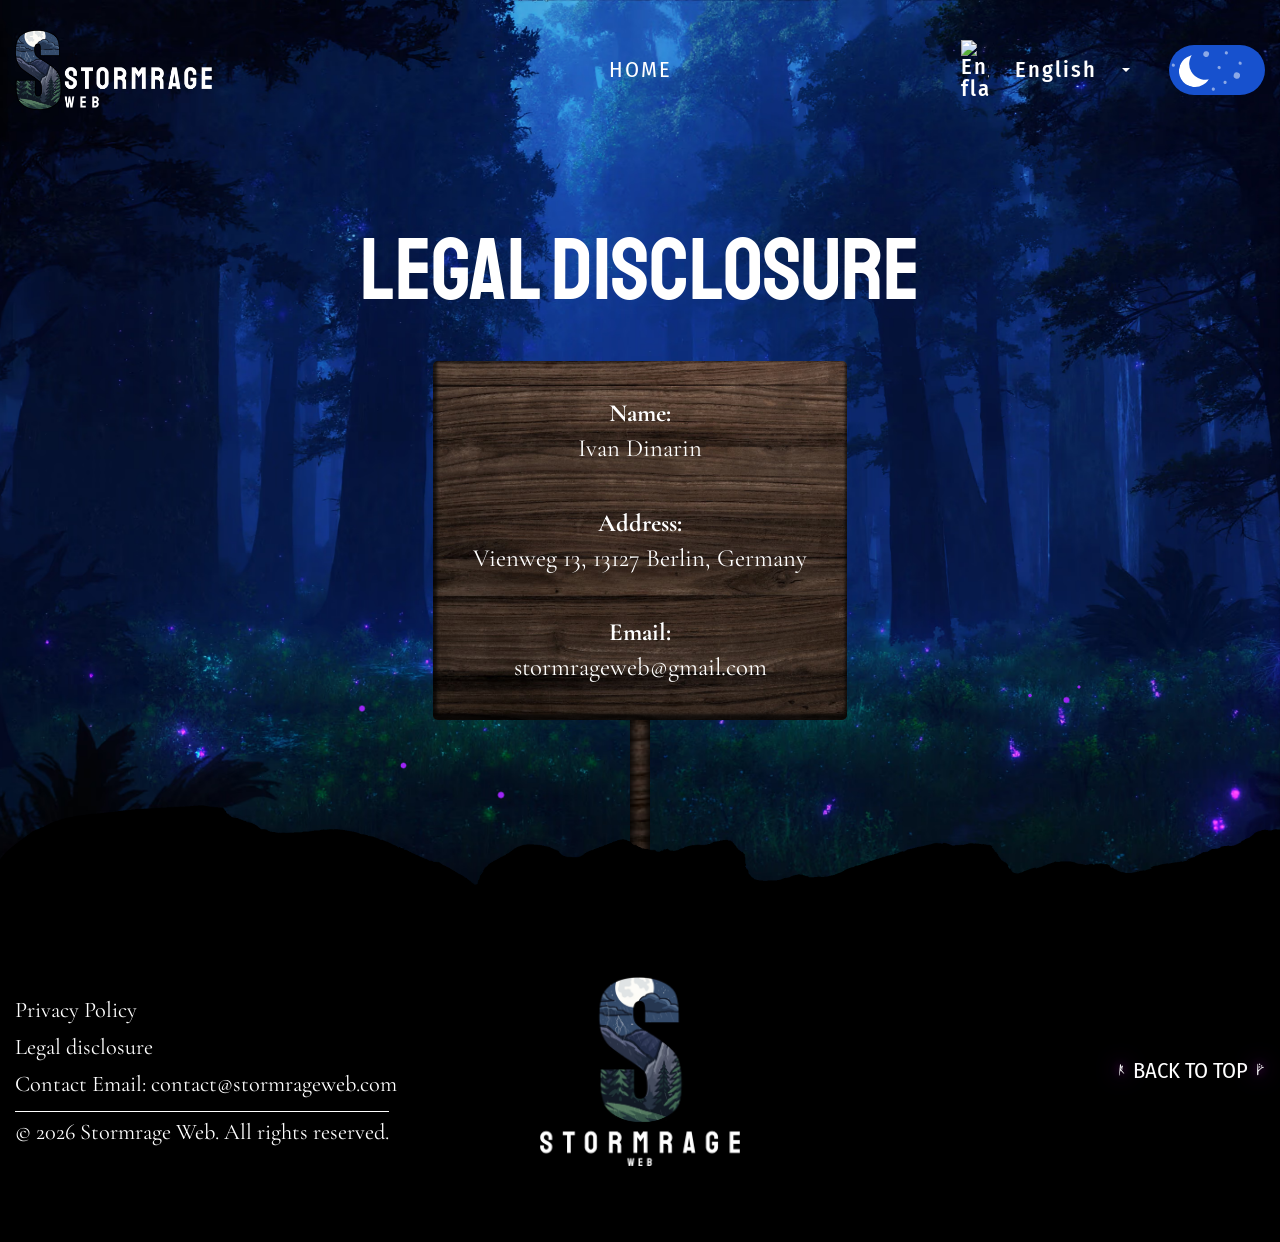
==== commit a2455d09: "Updates" ====
--- a/legal-disclosure.html
+++ b/legal-disclosure.html
@@ -9,9 +9,9 @@
 		<!-- <link id="favicon" rel="shortcut icon" href="@img/favicon/favicon-black.ico"> -->
 		<link rel="shortcut icon" href="./assets/img/favicon/favicon-black.ico" media="(prefers-color-scheme: light)">
 		<link rel="shortcut icon" href="./assets/img/favicon/favicon-white.ico" media="(prefers-color-scheme: dark)">
-		<title>Legal disclosure</title>
-		<script defer src="./js/app.min.js?v=1777598588570"></script>
-		<link rel="stylesheet" defer href="./css/app.min.css?v=1777598588570">
+		<title>Legal Disclosure - Stormrage Web</title>
+		<script defer src="./js/app.min.js?v=1777998231938"></script>
+		<link rel="stylesheet" defer href="./css/app.min.css?v=1777998231938">
 	</head>
 	<body>
 		<div class="wrapper">
@@ -39,36 +39,10 @@
 							<nav class="menu__body">
 								<div class="menu__block">
 									<ul class="menu__list">
-										<!--
-<li class="menu__item">
-<a href="/index.html#about" class="menu__link"><span
-class="menu__link-decor">a</span><span data-i18n="menu.link.about">About</span><span
-class="menu__link-decor">w</span></a>
-</li>
-<li class="menu__item">
-<a href="#" class="menu__link"><span
-class="menu__link-decor">d</span><span data-i18n="menu.link.projects">Projects</span><span
-class="menu__link-decor">b</span></a>
-</li>
-<li class="menu__item">
-<a href="#" class="menu__link"><span
-class="menu__link-decor">n</span><span data-i18n="menu.link.pricing">Pricing</span><span
-class="menu__link-decor">j</span></a>
-</li>
-<li class="menu__item">
-<a href="#" class="menu__link"><span class="menu__link-decor">h</span><span
-data-i18n="menu.link.faq">FAQ</span><span class="menu__link-decor">r</span></a>
-</li>
-<li class="menu__item">
-<a href="#" class="menu__link"><span
-class="menu__link-decor">o</span><span data-i18n="menu.link.contact">get started</span><span
-class="menu__link-decor">i</span></a>
-</li>
--->
 										<li class="menu__item">
-											<a href="index" class="menu__link">
+											<a href="/" class="menu__link">
 												<span class="menu__link-decor">o</span>
-												<span data-i18n="menu.link.contact">Home</span>
+												<span data-i18n="menu.link.home">Home</span>
 												<span class="menu__link-decor">i</span>
 											</a>
 										</li>
@@ -107,20 +81,20 @@
 						<div data-fls-fireflies="" class="fireflies firefly--2"></div>
 						<div data-fls-fireflies="" class="fireflies firefly--3"></div>
 					</div>
-					<h1 class="legal-disclosure__title">Legal Disclosure</h1>
+					<h1 class="legal-disclosure__title" data-i18n="legal-disclosure.title">Legal Disclosure</h1>
 					<div class="legal-disclosure__body">
 						<div class="legal-disclosure__content">
 							<p>
-								Name:
-								<span>Ivan Dinarin</span>
+								<span class="legal-disclosure__name" data-i18n="legal-disclosure.name">Name:</span>
+								<span class="legal-disclosure__value" data-i18n="legal-disclosure.name-value">Ivan Dinarin</span>
 							</p>
 							<p>
-								Address:
-								<span>qwe qwe qwe</span>
+								<span class="legal-disclosure__name" data-i18n="legal-disclosure.address">Address:</span>
+								<span class="legal-disclosure__value" data-i18n="legal-disclosure.address-value">Vienweg 13, 13127 Berlin, Germany</span>
 							</p>
 							<p>
-								Email:
-								<span>qwe@qwe.com</span>
+								<span class="legal-disclosure__name" data-i18n="legal-disclosure.email">Email:</span>
+								<span class="legal-disclosure__value" data-i18n="legal-disclosure.email-value">stormrageweb@gmail.com</span>
 							</p>
 						</div>
 					</div>
@@ -139,7 +113,8 @@
 							<span class="dot dot-5"></span>
 							<span class="dot dot-6"></span>
 							<span class="dot dot-7"></span>
-							<a class="info-footer__link" href="privacy-policy">Privacy Policy</a>
+							<a class="info-footer__link" href="privacy-policy" data-i18n="footer.menu.privacy-policy">Privacy
+					Policy</a>
 						</div>
 						<div class="info-footer__item">
 							<span class="dot dot-1"></span>
@@ -149,10 +124,15 @@
 							<span class="dot dot-5"></span>
 							<span class="dot dot-6"></span>
 							<span class="dot dot-7"></span>
-							<a class="info-footer__link" href="legal-disclosure">Legal disclosure</a>
+							<a class="info-footer__link" href="legal-disclosure" data-i18n="footer.menu.legal-disclosure">Legal
+					disclosure</a>
 						</div>
-						<div class="info-footer__item">Contact Email: qwe@qwe.com</div>
-						<div class="info-footer__item">© 2026 Stormrage Web. All rights reserved.</div>
+						<div class="info-footer__item" data-i18n="footer.contact-email">Contact Email: contact@stormrageweb.com</div>
+						<div class="info-footer__item">
+							©
+							<span id="footer-copyright-year">2021</span>
+							<span data-i18n="footer.copyright">Stormrage Web. All rights reserved.</span>
+						</div>
 					</div>
 					<figure class="footer__logo">
 						<img alt="logo" src="./assets/img/logo/logo-white.avif">
@@ -160,7 +140,7 @@
 					<div class="footer__button">
 						<a data-fls-scrollto="body" href="#" data-fls-button="" class="button">
 							<span class="button__decor button__decor--left">n</span>
-							<span class="button__text">Back to top</span>
+							<span class="button__text" data-i18n="footer.back-to-top">Back to top</span>
 							<span class="button__decor button__decor--right">k</span>
 						</a>
 						<!-- <a data-fls-scrollto="body" href="#" class="button"><span></span>Back to top</a> -->
--- a/css/app.min.css
+++ b/css/app.min.css
@@ -1 +1 @@
-@import url("https://fonts.googleapis.com/css?family=Cinzel+Decorative:regular,700&display=swap");@import url("https://fonts.googleapis.com/css?family=Cormorant+Garamond:regular,700&display=swap");@import url("https://fonts.googleapis.com/css?family=Fira+Sans+Condensed:regular&display=swap");*{border:0;margin:0;padding:0}*,:after,:before{box-sizing:border-box}:after,:before{display:inline-block}body,html{height:100%}body{line-height:1;scrollbar-gutter:stable;-ms-text-size-adjust:100%;-moz-text-size-adjust:100%;-webkit-text-size-adjust:100%;-webkit-font-smoothing:antialiased;-moz-osx-font-smoothing:grayscale}button,input,textarea{background-color:transparent;color:inherit;font-family:inherit;font-size:inherit;line-height:inherit}input,textarea{width:100%}label{display:inline-block}button,option,select{cursor:pointer}a{color:inherit;display:inline-block;text-decoration:none}ul li{list-style:none}img{height:auto;max-width:100%;vertical-align:middle}h1,h2,h3,h4,h5,h6{font-size:inherit;font-weight:inherit}address{font-style:normal}@font-face{font-display:swap;font-family:Morpheus;font-style:normal;font-weight:400;src:url(../assets/fonts/Morpheus.woff2) format("woff2")}@font-face{font-display:swap;font-family:DarnassianRunes;font-style:normal;font-weight:400;src:url(../assets/fonts/DarnassianRunes.woff2) format("woff2")}@font-face{font-display:swap;font-family:Cinzel;font-style:normal;font-weight:400;src:url(../assets/fonts/Cinzel.woff2) format("woff2")}*{transition:color .3s,background-color .3s}body{background-color:#000;color:#02010a;font-family:Cormorant Garamond;font-size:1rem;min-width:20rem}[data-fls-scrolllock] body{overflow:hidden;overscroll-behavior:none;touch-action:none}.wrapper{display:flex;flex-direction:column;min-height:100%;overflow:clip}.wrapper>main{flex:1 1 auto}.wrapper>*{min-width:0}[class*=__container]{margin:0 auto;max-width:120rem;padding-left:.9375rem;padding-right:.9375rem}input:-webkit-autofill,input:-webkit-autofill:focus{transition:background-color 0s 600000s,color 0s 600000s!important}.title-box{background:url(../assets/img/decor/title-bg.avif) 50% 45%/60% 80% no-repeat;display:inline-flex;filter:drop-shadow(0 0 .9375rem #000);padding-block:1.875rem;padding-inline:.9375rem;position:relative}.title-box:before{aspect-ratio:542/479;background:url(../assets/img/decor/title-decor-top.avif) 0 0/contain no-repeat;bottom:95%;content:"";filter:drop-shadow(0 0 .125rem #000);left:50%;pointer-events:none;position:absolute;transform:translate(-50%)}.title{align-items:center;color:#fff;display:flex;font-family:var(--titleFontFamily);position:relative;text-align:center;text-shadow:0 0 .25rem #000;white-space:nowrap}.title:before{background:url(../assets/img/decor/title-decor.avif) 0 0/contain no-repeat;content:"";filter:drop-shadow(0 0 .125rem #000);height:200%;pointer-events:none;width:12.5rem}.title:after{background:url(../assets/img/decor/title-decor.avif) 0 0/contain no-repeat;content:"";filter:drop-shadow(0 0 .125rem #000);height:200%;pointer-events:none;transform:scaleX(-1);width:12.5rem}.divider{background:#000;position:relative;width:100%;z-index:49}.privacy-policy__background{display:grid;height:125lvh;left:0;position:fixed;top:-10%;width:100vw;z-index:0}.privacy-policy__background>*{grid-area:1/1}.privacy-policy__background-image{height:100%;transition:opacity .3s;width:100%}.privacy-policy__background-image--dark{background:url(../assets/img/hero/dark/bg-full.avif) 50% 50%/cover no-repeat}.privacy-policy__background-image--light{background:url(../assets/img/hero/light/bg-full.avif) 50% 50%/cover no-repeat}.privacy-policy__container{align-items:center;display:flex;flex-direction:column}.privacy-policy__body{color:#000;display:flex;flex-direction:column;margin:0 auto;position:relative;width:60%}.privacy-policy__body:before{background:url(../assets/img/textures/wood-01-vertical.avif) 0 0/contain repeat;height:120%;width:2.5rem;z-index:1}.privacy-policy__body:after,.privacy-policy__body:before{box-shadow:inset 0 .125rem .5rem .1875rem #000;content:"";left:0;pointer-events:none;position:absolute;top:0;transition:filter .5s}.privacy-policy__body:after{background:url(../assets/img/textures/wood-01.avif) 0 0/contain repeat;height:1.875rem;width:100%;z-index:2}.privacy-policy__content{height:100%;width:100%}.privacy-policy__content:before{background-color:#727272;border-radius:50%;box-shadow:0 0 .0625rem .09375rem #000;content:"";height:.5rem;left:.9375rem;position:absolute;top:.75rem;width:.5rem;z-index:10}.privacy-policy__section{border-radius:.625rem}.privacy-policy__section:not(:first-child){margin-top:2.5rem}.privacy-policy__section:first-child{margin-top:3.75rem}.privacy-policy__section{position:relative}.privacy-policy__section:before{left:10%}.privacy-policy__section:after,.privacy-policy__section:before{background:url(../assets/img/decor/chain.avif) 0 0/cover no-repeat;content:"";height:6.25rem;pointer-events:none;position:absolute;top:-2.5rem;transition:filter .5s;width:1.875rem;z-index:0}.privacy-policy__section:after{right:10%}.section-privacy-policy{color:#000}.section-privacy-policy__background{background:url(../assets/img/textures/wood-01.avif) 50% 50%/cover repeat;box-shadow:inset 0 .125rem .5rem .1875rem #000;height:100%;left:0;position:absolute;top:0;width:100%;z-index:1}.section-privacy-policy__body{background:url(../assets/img/textures/parchment.avif) 0 0/cover no-repeat;padding:1.25rem;position:relative;z-index:3}.section-privacy-policy__body:not(:last-child){margin-bottom:.9375rem}.section-privacy-policy__title{font-weight:700}.section-privacy-policy__title:not(:last-child){margin-bottom:1.25rem}.section-privacy-policy__subtitle{font-weight:700}.section-privacy-policy__subtitle:not(:last-child){margin-bottom:1.25rem}.section-privacy-policy__text:not(:last-child){margin-bottom:2.5rem}.section-privacy-policy__text p:not(:last-child){margin-bottom:.9375rem}html[data-fls-darklite-light] .privacy-policy__background-image--dark{opacity:0}html[data-fls-darklite-dark] .privacy-policy__background-image--dark,html[data-fls-darklite-light] .privacy-policy__background-image--light{opacity:1}html[data-fls-darklite-dark] .privacy-policy__background-image--light{opacity:0}.menu{position:relative}.menu__list{align-items:center;display:flex;gap:1.875rem}.menu__item{border-radius:.625rem;position:relative;transition:all .1s}.--header-scroll .menu__item,[data-fls-menu-open] .menu__item{box-shadow:0 .125rem .125rem .0625rem #000}.--header-scroll .menu__item:hover .menu__link,[data-fls-menu-open] .menu__item:hover .menu__link{box-shadow:0 .1875rem #1b0000;translate:0 .1875rem}.--header-scroll .menu__item:active .menu__link,[data-fls-menu-open] .menu__item:active .menu__link{box-shadow:0 -.0625rem #1b0000;translate:0 .375rem}.menu__link{border:.0625rem solid transparent;border-radius:.625rem;color:#fff;display:inline-flex;font-family:var(--fourthFontFamily);letter-spacing:.125rem;padding:.625rem .3125rem;position:relative;text-transform:uppercase;text-wrap:nowrap;transition:all .1s}.--header-scroll .menu__link,[data-fls-menu-open] .menu__link{background:url(../assets/img/textures/wood-02.avif) 0 0/cover no-repeat;border:.0625rem solid rgba(0,0,0,.396);box-shadow:0 .375rem #1b0000}.menu__link:hover .menu__link-decor{color:#b410d4;filter:drop-shadow(0 0 .625rem #b410d4);text-shadow:0 0 .625rem #b410d4}.menu__link-decor{color:#fff;filter:drop-shadow(0 0 .625rem #6e0d81);font-family:var(--runesFontFamily);text-shadow:0 0 .625rem #6e0d81;transition:all .2s}.icon-menu{border:.0625rem solid transparent;border-radius:.625rem;color:#fff;display:none;padding:1.25rem 1.875rem;position:relative;text-transform:uppercase;transition:all .1s;width:100%}.--header-scroll .icon-menu,[data-fls-menu-open] .icon-menu{background:url(../assets/img/textures/wood-02.avif) 0 0/cover no-repeat;border:.0625rem solid rgba(0,0,0,.396);box-shadow:0 .375rem #1b0000}.header__body{grid-template-columns:auto auto 1fr}.header__logo{display:inline-block}.dropdown__content{box-shadow:0 .5rem 1rem 0 rgba(0,0,0,.2)}.header{background:none;border-bottom:.3125rem solid transparent;left:0;padding-bottom:1.875rem;padding-top:1.875rem;position:fixed;right:0;top:0;transition:all .3s;z-index:50}.header.--header-scroll{padding-bottom:1.25rem;padding-top:.3125rem}.header.--header-scroll,[data-fls-menu-open] .header{border-bottom:.3125rem solid #0a0000}.header.--header-scroll .header__background,.header.--header-scroll:after,[data-fls-menu-open] .header .header__background,[data-fls-menu-open] .header:after{opacity:1}.header__container{position:relative}.header__background{height:100%;left:0;opacity:0;pointer-events:none;position:absolute;top:0;transition:all .3s;width:100%}.header__background-image{background:url(../assets/img/textures/wood-header.avif) 50% 50%/cover repeat;height:100%;object-fit:cover;pointer-events:none;width:100%}.header__decor{opacity:0;transition:all .3s}.--header-scroll .header__decor,[data-fls-menu-open] .header__decor{opacity:1}.header__decor{aspect-ratio:1539/109;height:100%;left:50%;pointer-events:none;position:absolute;top:100%;transform:translate(-50%);z-index:2}.header__decor-image{height:100%;width:100%}.header__decor-image--small{aspect-ratio:1436/109;display:none;height:50%;object-fit:contain}.header__body{align-items:center;display:grid;gap:1.25rem;grid-template-columns:1fr auto 1fr;position:relative}.header__logo-image{max-height:5rem;max-width:12.5rem}.header__logo-image--mobile{display:none}.header__settings{align-items:center;display:flex;gap:1.25rem;justify-self:end}.header__language-dropdown{position:relative;z-index:52}.header__theme-switcher{border-radius:var(--toggleHeight);cursor:pointer;font-size:20%;height:var(--toggleHeight);justify-self:end;min-height:var(--toggleHeight);position:relative;transition:all 0s;width:var(--toggleWidth)}.transition-ready .header__theme-switcher{transition:all .5s ease-in-out}.header__theme-switcher{background:var(--nightColor)}[data-fls-darklite-light] .header__theme-switcher{background:var(--dayColor)}:root{--toggleHeight:3.125rem;--toggleWidth:6rem;--toggleBtnRadius:10em;--dayColor:#ff6d00;--moonColor:#fff;--nightColor:#1751ce;--bgColor--day:#7db7dd}.light{color:var(--dayColor)}.day{background:var(--nightColor)}.moon{border-radius:50%;display:block;position:absolute;transition:all 0s}.transition-ready .moon{transition:all .4s ease-in-out}.moon{background:var(--logoColor);box-shadow:3em 2.5em 0 0 var(--moonColor) inset,hsla(0,0%,100%,.5) 0 -7em 0 -4.5em,hsla(0,0%,100%,.5) 3em 7em 0 -4.5em,hsla(0,0%,100%,.5) 2em 13em 0 -4em,hsla(0,0%,100%,.5) 6em 2em 0 -4.1em,hsla(0,0%,100%,.5) 8em 8em 0 -4.5em,hsla(0,0%,100%,.5) 6em 13em 0 -4.5em,hsla(0,0%,100%,.5) -4em 7em 0 -4.5em,hsla(0,0%,100%,.5) -1em 10em 0 -4.5em;height:var(--toggleBtnRadius);left:3em;top:3em;transform:rotate(-75deg);width:var(--toggleBtnRadius)}.sun{background:var(--moonColor);box-shadow:3em 3em 0 5em var(--moonColor) inset,0 -5em 0 -2.7em var(--moonColor),3.5em -3.5em 0 -3em var(--moonColor),5em 0 0 -2.7em var(--moonColor),3.5em 3.5em 0 -3em var(--moonColor),0 5em 0 -2.7em var(--moonColor),-3.5em 3.5em 0 -3em var(--moonColor),-5em 0 0 -2.7em var(--moonColor),-3.5em -3.5em 0 -3em var(--moonColor);height:7em;left:18em;top:4.5em;transform:rotate(0deg);width:7em}.dropdown{position:relative}.--header-scroll .dropdown:before,[data-fls-menu-open] .dropdown:before{left:.625rem}.--header-scroll .dropdown:after,.--header-scroll .dropdown:before,[data-fls-menu-open] .dropdown:after,[data-fls-menu-open] .dropdown:before{background:url(../assets/img/textures/rope.avif) 0 0/contain repeat-y;border-radius:.25rem;content:"";height:0;position:absolute;top:1.25rem;transition:height .3s;width:.625rem;z-index:-1}.--header-scroll .dropdown:after,[data-fls-menu-open] .dropdown:after{right:.625rem}.--header-scroll .dropdown.open:after,.--header-scroll .dropdown.open:before,[data-fls-menu-open] .dropdown.open:after,[data-fls-menu-open] .dropdown.open:before{height:calc(100% + 9.6875rem)}.dropdown__button-wrapper{border-radius:.625rem;position:relative;transition:all .1s}.--header-scroll .dropdown__button-wrapper{box-shadow:0 .125rem .125rem #000}.--header-scroll .dropdown__button-wrapper .dropdown__button:active{box-shadow:0 -.0625rem #1b0000;translate:0 .375rem}.--header-scroll .header__language-dropdown:not(.open) .dropdown__button-wrapper:hover:not(:active) .dropdown__button{box-shadow:0 .1875rem #1b0000;translate:0 .1875rem}.--header-scroll .open .dropdown__button-wrapper .dropdown__button{box-shadow:0 -.0625rem #1b0000;translate:0 .375rem}.dropdown__button{align-items:center;border:none;cursor:pointer;display:flex;font-family:var(--fourthFontFamily);font-weight:500;height:3rem;justify-content:space-evenly;padding:.625rem;transition:color .6s;width:max-content;z-index:2}.dropdown__button img{inline-size:1.75rem;margin:0 .3125rem 0 0}.dropdown__button{border:.0625rem solid transparent;border-radius:.625rem;color:#fff;display:inline-flex;letter-spacing:.125rem;padding:.625rem .3125rem;position:relative;transition:all .1s}.--header-scroll .dropdown__button,[data-fls-menu-open] .dropdown__button{background:url(../assets/img/textures/wood-02.avif) 0 0/cover repeat;border:.0625rem solid rgba(0,0,0,.396);box-shadow:0 .375rem #1b0000}.dropdown__content{border-radius:.3125rem;display:flex;flex-direction:column;font-family:var(--fourthFontFamily);gap:1.25rem;left:0;margin:.0625rem 0 0;overflow-y:hidden;position:absolute;right:0;top:0;visibility:hidden;z-index:-1;z-index:1}.--header-scroll .dropdown__content,[data-fls-menu-open] .dropdown__content{height:0;transition:all .3s}.--header-scroll .open .dropdown__content,[data-fls-menu-open] .dropdown__content{height:8.375rem;padding:.625rem 0 0;top:5rem}.header:not(.--header-scroll) .dropdown__content{opacity:0;top:5rem}.header:not(.--header-scroll) .open .dropdown__content{animation:slideIn .3s ease-out;opacity:1;transition:all .3s}.dropdown__content li{align-items:center;display:flex}.--header-scroll .dropdown__content li,[data-fls-menu-open] .dropdown__content li{background:url(../assets/img/textures/wood-02.avif) 0 0/cover repeat}.dropdown__content li{border-radius:.3125rem;cursor:pointer;font-weight:500}.header:not(.--header-scroll) .dropdown__content li{background-color:#fff;color:#000}.header:not(.--header-scroll) .dropdown__content li:hover{background-color:#9e9e9e}.dropdown__content li{color:#fff;justify-content:flex-start;padding:.75rem 1.625rem .75rem 1rem;text-decoration:none}.--header-scroll .dropdown__content li,[data-fls-menu-open] .dropdown__content li{box-shadow:0 -.375rem #1b0000;transition:all .3s}.--header-scroll .dropdown__content li:active,[data-fls-menu-open] .dropdown__content li:active{filter:brightness(1.7)!important}.dropdown__content li img{inline-size:1.75rem;margin:0 1.25rem 0 0}.arrow-down{border-color:#fff transparent transparent;border-style:solid;border-width:.25rem .25rem 0;display:inline-block;height:0;margin:0 0 0 .3125rem;transition:border-color .6s;vertical-align:middle;width:0}.dropdown.open .dropdown__content{visibility:visible}@keyframes slideIn{0%{opacity:0;transform:translateY(-.625rem)}to{opacity:1;transform:translateY(0)}}@keyframes size{0%{background:var(--logo-color);transform:translateX(0) scale(1)}55%{background:var(--logo-color);transform:translateX(1.6875rem) scale(.5)}to{transform:translateX(4.0625rem) scale(1)}}@keyframes size-back{0%{background:#fff;transform:translateX(4.0625rem) scale(1)}55%{transform:translateX(1.6875rem) scale(.5)}to{transform:translateX(0) scale(1)}}[data-fls-header-scroll].--header-scroll{left:0;position:fixed;right:0;top:0;z-index:50}[data-fls-header-scroll-show].--header-scroll{transition:translate .3s;translate:0 -100%}[data-fls-header-scroll-show].--header-show{translate:0 0}.footer{background:#000;position:relative;z-index:49}.footer:before{background:url(../assets/img/textures/wall-horizontal.avif) 0 0/auto 6.25rem repeat-x;bottom:100%;content:"";height:6.25rem;left:0;position:absolute;transform:scale(-1) translateY(-.0625rem);width:100%}.footer__container{align-items:center;display:grid;gap:1.25rem;grid-template-columns:repeat(3,1fr);justify-items:center}.footer__info{align-items:center;color:#fff;display:flex;flex-direction:column;gap:.9375rem}.footer__logo{max-width:12.5rem}.footer__button{color:#fff}.info-footer__item:last-child{padding-top:.625rem}.info-footer__item:last-child:before{background-color:#fff;content:"";height:.0625rem;left:0;position:absolute;top:0;width:100%}.info-footer__item{display:inline-block;position:relative}.info-footer__item:hover .info-footer__link{text-shadow:0 0 .3125rem #b410d4,0 0 .625rem #b410d4,0 0 .9375rem #b410d4}.info-footer__item:hover .dot{opacity:1;transform:translate(0) rotate(var(--rotatation))}.info-footer__item:hover .dot:after{animation-play-state:running}.info-footer__link{appearance:none;display:inline-block;position:relative;text-align:center;text-decoration:none;z-index:1}.dot{display:block;height:var(--size);opacity:0;position:absolute;transform:translate(var(--starting-x),var(--starting-y)) rotate(var(--rotatation));transition:transform calc(var(--speed)/12) ease,opacity .5s;width:var(--size)}.dot:after{animation:hoverFirefly var(--speed) infinite,dimFirefly calc(var(--speed)/2) infinite calc(var(--speed)/3);animation-play-state:paused;background:#b410d4;border-radius:100%;box-shadow:0 0 .375rem 0 #b410d4,inset 0 0 .25rem 0 #b410d4,0 0 .125rem .0625rem hsla(0,0%,100%,.259);content:"";display:block;height:100%;width:100%}.dot-1{--rotatation:0deg;--speed:14s;--size:0.375rem;--starting-x:1.875rem;--starting-y:1.25rem;left:-1rem;top:.125rem}.dot-2{--rotatation:122deg;--speed:16s;--size:0.1875rem;--starting-x:2.5rem;--starting-y:0.625rem;left:0;top:.0625rem}.dot-3{--rotatation:39deg;--speed:20s;--size:0.25rem;--starting-x:-0.625rem;--starting-y:1.25rem;right:.875rem;top:-.5rem}.dot-4{--rotatation:220deg;--speed:18s;--size:0.125rem;--starting-x:-1.875rem;--starting-y:-0.3125rem;bottom:.25rem;right:-.875rem}.dot-5{--rotatation:190deg;--speed:22s;--size:0.3125rem;--starting-x:-2.5rem;--starting-y:-1.25rem;bottom:-.375rem;right:-.1875rem}.dot-6{--rotatation:20deg;--speed:15s;--size:0.25rem;--starting-x:0.75rem;--starting-y:-1.125rem;bottom:-.75rem;left:1.875rem}.dot-7{--rotatation:300deg;--speed:19s;--size:0.1875rem;--starting-x:0.375rem;--starting-y:-1.25rem;bottom:-1rem;left:2.75rem}@keyframes dimFirefly{0%{opacity:1}25%{opacity:.4}50%{opacity:.8}75%{opacity:.5}to{opacity:1}}@keyframes hoverFirefly{0%{transform:translate(0)}12%{transform:translate(.1875rem,.0625rem)}24%{transform:translate(-.125rem,.1875rem)}37%{transform:translate(.125rem,-.125rem)}55%{transform:translate(-.0625rem)}74%{transform:translateY(.125rem)}88%{transform:translate(-.1875rem,-.0625rem)}to{transform:translate(0)}}.button{display:inline-flex;text-transform:uppercase;transition:all .3s}.button--fw{width:100%}.button__decor{color:#fff;filter:drop-shadow(0 0 .625rem #6e0d81);font-family:var(--runesFontFamily);text-shadow:0 0 .625rem #6e0d81;transition:all .3s}.button__decor--left,.button__decor--right{animation:reset 2s linear 0s forwards}.button__text{transition:text-shadow .3s}@keyframes float{0%{transform:translate(0) rotate(0deg)}20%{transform:translate(-.1875rem,-.375rem) rotate(-2deg)}40%{transform:translate(.25rem,-.625rem) rotate(2deg)}60%{transform:translate(.375rem,-.25rem) rotate(1deg)}80%{transform:translate(-.125rem,.1875rem) rotate(-1deg)}to{transform:translate(0) rotate(0deg)}}@keyframes float-r{0%{transform:translate(0) rotate(0deg)}20%{transform:translate(-.1875rem,-.375rem) rotate(-2deg)}40%{transform:translate(.25rem,-.625rem) rotate(2deg)}60%{transform:translate(.375rem,-.25rem) rotate(1deg)}80%{transform:translate(-.125rem,.1875rem) rotate(-1deg)}to{transform:translate(0) rotate(0deg)}}@keyframes reset{0%{opacity:0;transform:translate(0) rotate(0deg)}to{opacity:1;transform:translate(0) rotate(0deg)}}html[data-fls-darklite-light]{--bg-forest:url(../assets/img/hero/light/bg.avif)}html[data-fls-darklite-dark]{--bg-forest:url(../assets/img/hero/dark/bg.avif)}.firefly--1{bottom:20%;height:10%;position:absolute;right:15%;width:10%}.firefly--2{bottom:10%;height:15%;left:25%;position:absolute;width:15%}.firefly--3{bottom:30%;height:5%;position:absolute;right:55%;width:5%}.firefly{animation-direction:alternate;animation-iteration-count:infinite;animation-name:glow;animation-timing-function:ease-in-out;background:radial-gradient(circle,currentColor 40%,transparent 70%);border-radius:50%;color:#9e25f6;position:absolute}.firefly:before{background-color:#9e25f6;content:"";height:50%;left:50%;position:absolute;top:50%;transform:translate(-50%,-50%);width:50%}@keyframes glow{0%{opacity:.4;transform:scale(.8)}to{opacity:1;transform:scale(1.2)}}.legal-disclosure{position:relative}.legal-disclosure__background{display:grid;pointer-events:none}.legal-disclosure__background>*{grid-column:1;grid-row:1}.legal-disclosure__bg-image{height:100lvh;object-fit:cover;transition:opacity .5s;width:100vw}.legal-disclosure__bg-image--dark{background:url(../assets/img/hero/dark/bg-full.avif) 50% 50%/cover no-repeat}.legal-disclosure__bg-image--light{background:url(../assets/img/hero/light/bg-full.avif) 50% 50%/cover no-repeat}.legal-disclosure__fireflies{height:100%;left:0;overflow:hidden;pointer-events:none;top:0;width:100%}.legal-disclosure__title{color:#fff;font-family:Staatliches,sans-serif;left:50%;position:absolute;text-align:center;top:30%;transform:translate(-50%,-50%)!important;z-index:12}.legal-disclosure__body{bottom:20%;left:50%;padding:2.5rem;position:absolute;transform:translateX(-50%);z-index:1}.legal-disclosure__body:before{border-radius:.3125rem;box-shadow:inset .0625rem -.1875rem .1875rem .1875rem rgba(0,0,0,.671);height:100%;left:0;width:100%;z-index:-1}.legal-disclosure__body:after,.legal-disclosure__body:before{background:url(../assets/img/textures/wood-01.avif) 0 0/cover repeat;content:"";pointer-events:none;position:absolute;top:0;transition:filter .5s}.legal-disclosure__body:after{box-shadow:inset 0 .125rem .5rem .1875rem #000;height:300%;left:50%;transform:translate(-50%);width:1.25rem;z-index:-2}.legal-disclosure__content{color:#fff}.legal-disclosure__content p:not(:last-child){margin-bottom:1.5625rem}html[data-fls-darklite-light] .legal-disclosure__bg-image--dark{opacity:0}html[data-fls-darklite-dark] .legal-disclosure__bg-image--dark,html[data-fls-darklite-light] .legal-disclosure__bg-image--light{opacity:1}html[data-fls-darklite-dark] .legal-disclosure__bg-image--light{opacity:0}.tabs{display:grid}.tabs__navigation{display:flex;font-family:var(--titleFontFamily);justify-self:center}.tabs__title{align-items:center;border-radius:.3125rem;color:#fff;color:#919191;display:flex;position:relative}.tabs__title:after{background-color:#28237e;border-radius:.125rem;bottom:-.625rem;content:"";height:.1875rem;left:50%;opacity:0;position:absolute;transform:translate(-50%);transition:all .3s;width:0}[data-fls-darklite-light] .tabs__title:after{background-color:#ab58ee}.tabs__title:hover{color:#ccc}.tabs__title:hover:after{opacity:.75;width:50%}.tabs__title.--tab-active{color:#fff;text-shadow:#fff 0 0 .0625rem,#fff 0 0 .1875rem,#28237e 0 0 .4375rem,#28237e 0 0 .5rem,#28237e 0 0 .5625rem,#28237e 0 0 .625rem,#28237e 0 0 .75rem}.tabs__title.--tab-active:after{opacity:1;width:100%}.tabs__content{padding:.625rem .9375rem}.tabs__body{animation:tabs-appear 1s ease forwards}@keyframes tabs-appear{0%{opacity:0;transform:translateY(6.25rem)}to{opacity:1;transform:translateY(0)}}.page{background-color:#000}.page__about,.page__projects{position:relative;z-index:40}.page__pricing,.page__projects{overflow:hidden}.page__pricing{background-color:#000;position:relative;z-index:39}.page__faq{position:relative;z-index:40}.page__contact{background-color:#000;position:relative;z-index:40}.hero{height:100lvh;overflow:hidden;position:relative;width:100vw}.hero:after{background:url(../assets/img/hero/light/beams.avif) 50% 50%/cover no-repeat;content:"";height:100%;left:0;opacity:0;pointer-events:none;position:fixed;top:0;transition:all .5s;width:100%;z-index:10}.hero__title-box{color:#fff;left:50%;position:fixed;top:50lvh;transform:translate(-50%,-50%)!important;z-index:12}.hero__title{font-family:Staatliches,sans-serif;text-align:center}.hero__title-primary{font-weight:700}.hero__title-secondary{display:block}.hero__background{height:100lvh;left:0;position:fixed;top:0;width:100vw}.hero__image{height:100lvh;object-fit:cover;transition:opacity .5s;width:100vw}.hero__image--dark{background:url(../assets/img/hero/dark/bg.avif) 50% 50%/cover no-repeat}.hero__image--light{background:url(../assets/img/hero/light/bg.avif) 50% 50%/cover no-repeat}.hero__layer{display:grid;pointer-events:none;position:fixed}.hero__layer>*{grid-column:1;grid-row:1}.hero__layer--1{height:100lvh;left:-5vw;top:50lvh;width:110vw;z-index:12}.hero__layer--2,.hero__layer--3,.hero__layer--4{height:100lvh;left:0;top:0;width:100vw;z-index:5}.hero__layer--5{aspect-ratio:1/1;right:-5vw;top:20lvh;width:35vw;z-index:13}.hero__layer--6{aspect-ratio:26/15;left:-15vw;top:10lvh;width:45vw;z-index:13}.hero__layer--8{pointer-events:auto;z-index:11}.hero__layer--fireflies{z-index:9}.hero__leaves--01{background:url(../assets/img/hero/dark/leaves-right.avif) 50% 50%/cover no-repeat;height:100%;width:100%}.hero__leaves--02{background:url(../assets/img/hero/dark/leaves-left.avif) 50% 50%/cover no-repeat;height:100%;width:100%}.hero__grass--01{background:url(../assets/img/hero/dark/fore-grass-02.avif) 50% 50%/cover no-repeat}.hero__tree-01{left:-2%;top:0;transition:all .5s;z-index:9}.hero__tree-01--light{background:url(../assets/img/hero/light/left-tree.avif) 50% 50%/cover no-repeat}.hero__tree-01--dark{background:url(../assets/img/hero/dark/left-tree.avif) 50% 50%/cover no-repeat}.hero__tree-02{left:0;top:0;transition:all .5s;z-index:8}.hero__tree-02--light{background:url(../assets/img/hero/light/right-tree.avif) 50% 50%/cover no-repeat}.hero__tree-02--dark{background:url(../assets/img/hero/dark/right-tree.avif) 50% 50%/cover no-repeat}.hero__tree-03{left:0;top:0;transition:all .5s;z-index:8}.hero__tree-03--light{background:url(../assets/img/hero/light/center-tree.avif) 50% 50%/cover no-repeat}.hero__tree-03--dark{background:url(../assets/img/hero/dark/center-tree.avif) 50% 50%/cover no-repeat}.hero__fireflies{height:100lvh;left:0;overflow:hidden;pointer-events:none;top:0;width:100vw}@keyframes banner-fade-in{0%{opacity:0;transform:scale(.3) translate(-50%,-50%)}to{opacity:1;transform:scale(1) translate(-50%,-50%)}}html[data-fls-darklite-light] .hero:after,html[data-fls-darklite-light] .hero__image--light,html[data-fls-darklite-light] .hero__tree-01--light,html[data-fls-darklite-light] .hero__tree-02--light,html[data-fls-darklite-light] .hero__tree-03--light{opacity:1}html[data-fls-darklite-dark] .hero:after,html[data-fls-darklite-dark] .hero__image--light,html[data-fls-darklite-dark] .hero__tree-01--light,html[data-fls-darklite-dark] .hero__tree-02--light,html[data-fls-darklite-dark] .hero__tree-03--light,html[data-fls-darklite-light] .hero__image--dark,html[data-fls-darklite-light] .hero__tree-01--dark,html[data-fls-darklite-light] .hero__tree-02--dark,html[data-fls-darklite-light] .hero__tree-03--dark{opacity:0}html[data-fls-darklite-dark] .hero__image--dark,html[data-fls-darklite-dark] .hero__tree-01--dark,html[data-fls-darklite-dark] .hero__tree-02--dark,html[data-fls-darklite-dark] .hero__tree-03--dark{opacity:1}.about__top-decor{pointer-events:none;translate:0 5%;width:105%}.about__top-decor-image{width:100%}.about__body{background-color:var(--bgColor);position:relative}.about__body:before{top:0}.about__body:after,.about__body:before{background:url(../assets/img/textures/wall-horizontal.avif) 0 0/auto 6.25rem repeat-x;content:"";height:6.25rem;left:0;pointer-events:none;position:absolute;width:100%;z-index:3}.about__body:after{bottom:0;transform:scaleY(-1)}.about__background{height:100%;left:0;position:absolute;top:0;width:100%}.about__background-image{background:url(../assets/img/textures/wall-1.avif) 0 0/contain repeat;filter:brightness(.2);height:100%;transition:filter .5s;width:100%}.about__container{display:grid;grid-template-columns:2fr 3fr 2fr;position:relative;z-index:2}.about__window{align-self:start;display:grid;overflow:hidden;position:relative;top:12.5rem}.about__window>*{grid-area:1/1}.about__window-image{filter:brightness(.4);position:relative;transition:filter .5s;z-index:2}.about__forest{display:grid;height:85%;left:50%;overflow:hidden;position:absolute;top:50%;transform:translate(-50%,-50%);width:90%;z-index:1}.about__forest>*{grid-area:1/1}.about__forest-image{height:110%;object-fit:cover;object-position:80% 50%;transition:opacity .5s}.about__forest-image--dark{opacity:0;transition-delay:.12s}[data-fls-darklite-dark] .about__forest-image--dark{opacity:1;transition-delay:0s}.about__forest-image--light{opacity:0;transition-delay:.12s}[data-fls-darklite-light] .about__forest-image--light{opacity:1;transition-delay:0s}.about__content{align-items:center;background:url(../assets/img/textures/banner-fabric.avif) 0 0/contain repeat;border-radius:0 0 12.5rem 12.5rem;display:flex;flex-direction:column;outline:.0625rem dashed #fff;outline-offset:-.625rem;padding-bottom:6.25rem;position:relative;z-index:2}.about__text{color:#fff;line-height:1.2;padding:2.5rem}.about__text p:not(:last-child){margin-bottom:.625rem}.media-about{align-items:center;display:flex;flex-direction:column;justify-content:space-between;padding-bottom:6.25rem;perspective:62.5rem;perspective-origin:50%;position:relative}.media-about__background{background:url(../assets/img/textures/stone-fireplace-wall.avif) 0 0/cover repeat;box-shadow:0 0 5rem #000;height:100%;left:0;position:absolute;top:0;transform-style:preserve-3d;width:100%}.media-about__background:before{box-shadow:-.625rem 0 5rem #000;right:100%;transform:rotateY(-60deg);transform-origin:right center}.media-about__background:after,.media-about__background:before{background:url(../assets/img/textures/stone-fireplace-wall.avif) 0 0/cover repeat;content:"";filter:brightness(.8);height:100%;position:absolute;top:0;width:20%}.media-about__background:after{box-shadow:.625rem 0 5rem #000;left:100%;transform:rotateY(60deg);transform-origin:left center}.media-about__photo{align-items:center;display:grid;justify-content:center;justify-items:center;position:relative;width:60%;z-index:2}.media-about__photo>*{grid-area:1/1}.media-about__portrait-frame{position:relative;z-index:2}.media-about__portrait{height:90%;width:90%}.media-about__portrait-image{height:100%;object-fit:cover;width:100%}.media-about__fireplace{transition:box-shadow .5s}[data-fls-darklite-light] .media-about__fireplace{box-shadow:inset -.125rem 0 9.375rem .1875rem rgba(190,129,26,.1)}[data-fls-darklite-dark] .media-about__fireplace{box-shadow:inset -.125rem 0 9.375rem .1875rem rgba(145,93,4,.37)}.media-about__fireplace{aspect-ratio:610/496;background:url(../assets/img/decor/fireplace.avif) 50% 50%/contain no-repeat;display:grid;overflow:hidden;width:70%}.media-about__fireplace>*{grid-area:1/1}.media-about__fireplace{position:relative;z-index:20}.media-about__fire{bottom:22%;height:100%;left:50%;-webkit-mask-composite:intersect;mask-composite:intersect;-webkit-mask-image:linear-gradient(90deg,transparent,#000 10%,#000 90%,transparent),linear-gradient(180deg,transparent,#000 10%,#000 90%,transparent);mask-image:linear-gradient(90deg,transparent,#000 10%,#000 90%,transparent),linear-gradient(180deg,transparent,#000 10%,#000 90%,transparent);-webkit-mask-repeat:no-repeat;mask-repeat:no-repeat;-webkit-mask-size:100% 100%;mask-size:100% 100%;mix-blend-mode:screen;object-fit:cover;pointer-events:none;position:absolute;transform:translateX(-50%);transition:opacity 1.5s,width 1.5s,height 1.5s;width:65%}.media-about__fire--big{height:100%;opacity:0;width:65%}[data-fls-darklite-dark] .media-about__fire--big{opacity:1}.media-about__fire--small{height:50%;opacity:0;width:50%}[data-fls-darklite-light] .media-about__fire--small{opacity:1}html[data-fls-darklite-light] .about__background-image{filter:brightness(.4)}html[data-fls-darklite-light] .about__window-image{filter:brightness(.8)}html[data-fls-darklite-dark] .about__background-image{filter:brightness(.2)}html[data-fls-darklite-dark] .about__window-image{filter:brightness(.4)}.projects{background-color:var(--bgColor)}.projects,.projects__container{position:relative}.projects__container{overflow:hidden}.projects__container:before{background:url(../assets/img/textures/wall.avif) repeat-y;background-position:0;background-size:100% auto;left:-.0625rem;pointer-events:none}.projects__container:after,.projects__container:before{bottom:0;content:"";position:absolute;top:0;z-index:100}.projects__container:after{background:url(../assets/img/textures/wall.avif) repeat-y;background-position:100%;background-size:100% auto;pointer-events:none;right:-.0625rem;transform:scale(-1)}.projects__background{display:grid;height:100%;left:0;position:absolute;top:0;width:100%}.projects__background>*{grid-column:1;grid-row:1}.projects__background:before{background:url(../assets/img/projects/stalagmite-horizontal.avif) repeat-x;background-position:0;background-size:contain;pointer-events:none;top:-.0625rem;transform:scaleY(-1)}.projects__background:after,.projects__background:before{content:"";left:0;position:absolute;right:0;width:100%;z-index:100}.projects__background:after{background:url(../assets/img/projects/stalagmite-horizontal.avif) repeat-x;background-position:0;background-size:contain;bottom:-.0625rem;pointer-events:none;transform:scaleX(-1)}.projects__floor{background:url(../assets/img/textures/stone-bg.avif) 50% 50%/contain repeat;height:130%;object-fit:cover;pointer-events:none;position:relative;scale:1.35;top:-20%;transition:filter .5s;width:100%}.projects__floor--mobile{display:none}.projects__title-box{left:50%;margin:0 auto;position:relative;transform:translate(-50%);z-index:10}.projects__title{color:#fff}.projects__body{margin:0 auto;max-width:80%;padding-bottom:12.5rem;padding-top:6.25rem;position:relative;z-index:2}.projects__inner{align-items:flex-start;display:flex;gap:2.5rem}.projects__table{height:100%;left:0;object-fit:cover;position:absolute;top:0;width:100%;z-index:1}.projects__table-image{height:100%;object-fit:cover;transition:filter .5s,box-shadow .5s;width:100%}.projects__table-shadow{background:rgba(7,7,7,.8);box-shadow:-.5625rem -.625rem 1.875rem 1.25rem rgba(7,7,7,.8);inset:0;pointer-events:none;position:absolute;transform:translateZ(0);will-change:transform;z-index:-1}.projects__decor{display:flex;flex-direction:column;z-index:2}.projects__lantern{display:grid;min-width:6.25rem;position:relative;transition:filter .5s}.projects__lantern>*{grid-column:1;grid-row:1}.projects__lantern-image--top{position:relative;top:.625rem;z-index:2}.projects__lantern-image--bottom{position:relative;transition:filter .5s;z-index:1}.projects__scrolls{bottom:0;position:absolute;right:4.375rem;rotate:45deg;width:6%}.projects__scrolls-image{transition:filter .5s}.projects__quill{max-width:9.375rem}.projects__quill-image{transition:filter .5s}.projects__list{position:relative;z-index:2}.list-projects{display:grid}.list-projects>*{grid-column:1;grid-row:1}.list-projects__full{align-items:start;display:grid;grid-template-columns:repeat(auto-fill,minmax(13.75rem,1fr));justify-content:start}.list-projects__compact{padding-bottom:1.25rem;padding-inline:1.875rem}.projects-list-full:has(.projects-list-full__item:hover) .projects-list-full__item:not(:hover){filter:contrast(.8) brightness(.4)}.projects-list-compact{display:none;justify-self:center;overflow:hidden;position:relative;z-index:2}.projects-list-compact__body{width:100%}.projects-list-compact__slider{background:url(../assets/img/projects/scroll.avif) 0 0/100% 100% no-repeat;padding-bottom:2.5rem;position:relative}.projects-list-compact__slider:before{background:url(../assets/img/projects/scroll-edge-left.avif) 0 0/100% 100% no-repeat;content:"";height:100%;left:-.3125rem;position:absolute;top:0;width:10%;z-index:20}.projects-list-compact__slider:after{background:url(../assets/img/projects/scroll-edge-right.avif) 0 0/100% 100% no-repeat;content:"";height:100%;position:absolute;right:-.3125rem;top:0;width:10%;z-index:20}.projects-list-compact__slider *{transition:all 0s}.project__magic{inset:0;overflow:visible;z-index:0}.project__magic,.project__particle{pointer-events:none;position:absolute}.project__particle{border-radius:50%;will-change:transform,opacity}.project{transition:filter .3s,transform .3s}.project,.project__body{position:relative}.project__body{transition:all .3s}.project__picture{display:grid;margin-bottom:1.25rem}.project__picture>*{aspect-ratio:16/9;grid-column:1;grid-row:1}.project__image{height:100%;object-fit:cover;width:100%}.project__preview{height:100%;opacity:0;pointer-events:none;transition:all .3s;width:100%}.active .project__preview{opacity:1}.project__name{color:#000;font-family:var(--fourthFontFamily);text-align:center}html[data-fls-darklite-light] .projects__floor{filter:contrast(1) brightness(.8)}html[data-fls-darklite-light] .projects__table-image{filter:contrast(.9) brightness(.9)}html[data-fls-darklite-light] .projects__quill-image{filter:contrast(1) brightness(1) drop-shadow(0 .3125rem .3125rem rgb(14,14,14))}html[data-fls-darklite-light] .projects__lantern-image--bottom{filter:contrast(.8) brightness(.4)}html[data-fls-darklite-light] .projects__scrolls-image{filter:brightness(1) drop-shadow(0 0 .9375rem rgba(82,31,148,.596))}html[data-fls-darklite-dark] .projects__floor{filter:contrast(.8) brightness(.3)}html[data-fls-darklite-dark] .projects__table-image{filter:contrast(1) brightness(.7)}html[data-fls-darklite-dark] .projects__lantern{filter:drop-shadow(0 0 4.375rem rgb(236,185,82))}html[data-fls-darklite-dark] .projects__quill-image{filter:contrast(1) brightness(.8) drop-shadow(0 .9375rem .3125rem rgb(14,14,14))}.pricing{background-color:#000!important;position:relative}.pricing:before{top:0}.pricing:after,.pricing:before{background:url(../assets/img/textures/wall-horizontal.avif) 0 0/auto 6.25rem repeat-x;content:"";height:6.25rem;left:0;pointer-events:none;position:absolute;width:100%;z-index:2}.pricing:after{bottom:0;transform:scaleY(-1)}.pricing__background{opacity:0;position:fixed;top:0;transition:opacity .05s;visibility:hidden;z-index:0}.--watcher-view .pricing__background{opacity:1;visibility:visible}.pricing__background{display:grid;height:115lvh;left:0;pointer-events:none;top:-2%;width:105vw}.pricing__background>*{grid-column:1;grid-row:1}.pricing__background--mobile{display:none}.pricing__background-image{height:100%;object-fit:cover;pointer-events:none;transition:opacity .5s;width:100%}.pricing__fireflies{pointer-events:none}.pricing__fireflies--1{height:31.25rem;left:10%;position:absolute;top:10%;width:50%}.pricing__fireflies--2{bottom:10%;height:50rem;position:absolute;right:10%;width:100%}.pricing__fireflies--3{bottom:50%;height:50rem;left:0;position:absolute;width:100%;z-index:50}.pricing__body{margin-bottom:-6.25rem;position:relative;z-index:2}.pricing__container{align-items:center;display:flex;flex-direction:column}.pricing__description{color:#fff;font-family:var(--thirdFontFamily);line-height:1.2;text-align:center}.pricing__tiers{display:grid;grid-template-columns:repeat(3,1fr);width:95%}.pricing__modules{filter:drop-shadow(0 -.25rem 0 #000000)}.description-pricing{position:relative;width:100%;z-index:2}.description-pricing:before{top:10%;z-index:-1}.description-pricing:after,.description-pricing:before{background:url(../assets/img/textures/rope-horizontal.avif) 0 0/contain repeat-x;box-shadow:inset .0625rem -.1875rem .1875rem .1875rem rgba(0,0,0,.671);content:"";height:.625rem;left:50%;pointer-events:none;position:absolute;transform:translate(-50%);transition:filter .5s,box-shadow .5s;width:100vw}.description-pricing:after{bottom:10%;z-index:-2}.description-pricing__background{height:100%;left:0;position:absolute;top:0;width:100%;z-index:-1}.description-pricing__background-image{background:url(../assets/img/textures/banner-fabric.avif) 0 0/contain repeat;border-radius:6.25rem;height:100%;outline:.0625rem dashed #fff;outline-offset:-.9375rem;pointer-events:none;transition:filter .5s;width:100%}.tier-pricing{position:relative}.tier-pricing:before{border-radius:.3125rem;box-shadow:inset .0625rem -.1875rem .1875rem .1875rem rgba(0,0,0,.671);left:51%;top:-.125rem;transform:translate(-51%);width:115%;z-index:3}.tier-pricing:after,.tier-pricing:before{background:url(../assets/img/textures/wood-01.avif) 0 0/cover repeat;content:"";pointer-events:none;position:absolute;transition:filter .5s}.tier-pricing:after{box-shadow:inset 0 .125rem .5rem .1875rem #000;height:300%;left:50%;top:0;transform:translate(-50%);width:1.875rem;z-index:1}.tier-pricing__inner{height:100%;position:relative;transform-origin:center top;width:100%;z-index:2}.tier-pricing__inner:nth-child(1n){animation:flag-sway 30s linear .5s infinite}.tier-pricing__inner:nth-child(1n):after{animation:flag-bottom-sway 30s linear .5s infinite}.tier-pricing__inner:nth-child(2n){animation:flag-sway 30s linear 1s infinite}.tier-pricing__inner:nth-child(2n):after{animation:flag-bottom-sway 30s linear 1s infinite}.tier-pricing__inner:nth-child(3n){animation:flag-sway 30s linear 1.5s infinite}.tier-pricing__inner:nth-child(3n):after{animation:flag-bottom-sway 30s linear 1.5s infinite}.tier-pricing__inner:nth-child(4n){animation:flag-sway 30s linear 2s infinite}.tier-pricing__inner:nth-child(4n):after{animation:flag-bottom-sway 30s linear 2s infinite}.tier-pricing__inner:nth-child(5n){animation:flag-sway 30s linear 2.5s infinite}.tier-pricing__inner:nth-child(5n):after{animation:flag-bottom-sway 30s linear 2.5s infinite}.tier-pricing__inner:nth-child(6n){animation:flag-sway 30s linear 3s infinite}.tier-pricing__inner:nth-child(6n):after{animation:flag-bottom-sway 30s linear 3s infinite}.tier-pricing__inner:nth-child(7n){animation:flag-sway 30s linear 3.5s infinite}.tier-pricing__inner:nth-child(7n):after{animation:flag-bottom-sway 30s linear 3.5s infinite}.tier-pricing__inner:nth-child(8n){animation:flag-sway 30s linear 4s infinite}.tier-pricing__inner:nth-child(8n):after{animation:flag-bottom-sway 30s linear 4s infinite}.tier-pricing__inner:nth-child(9n){animation:flag-sway 30s linear 4.5s infinite}.tier-pricing__inner:nth-child(9n):after{animation:flag-bottom-sway 30s linear 4.5s infinite}.tier-pricing__inner:nth-child(10n){animation:flag-sway 30s linear 5s infinite}.tier-pricing__inner:nth-child(10n):after{animation:flag-bottom-sway 30s linear 5s infinite}.tier-pricing__body{background:url(../assets/img/textures/banner-fabric.avif) 0 0/cover repeat;border-radius:0 0 18.75rem 18.75rem;color:#fff;font-family:var(--thirdFontFamily);outline:.0625rem dashed #fff;outline-offset:-.9375rem;padding-bottom:7.5rem;position:relative;text-align:center}.tier-pricing__body--basic{filter:contrast(110%) hue-rotate(42deg)}.tier-pricing__body--advanced{filter:contrast(110%) hue-rotate(26deg)}.tier-pricing__body--subscription{filter:sepia(14%) contrast(122%) hue-rotate(26deg)}.tier-pricing__label{position:absolute;right:1.25rem;top:2.5rem}.tier-pricing__description-text,.tier-pricing__list-item{line-height:1.2}.modules-pricing{font-family:var(--thirdFontFamily);position:relative;width:100%;z-index:2}.modules-pricing__background{height:100%;left:0;position:absolute;top:0;width:100%;z-index:-1}.modules-pricing__background-image{background:url(../assets/img/textures/banner-fabric.avif) 0 0/contain repeat;border-radius:6.25rem;height:100%;outline:.0625rem dashed #fff;outline-offset:-.9375rem;pointer-events:none;transition:filter .5s;width:100%}.modules-pricing__title{color:#fff;font-weight:700;text-align:center}.modules-pricing__description{color:#fff;line-height:1.2;text-align:center}.modules-pricing__body{column-gap:1.25rem;grid-template-columns:repeat(auto-fill,minmax(25rem,1fr));row-gap:2.5rem}.module-pricing,.modules-pricing__body{align-items:center;display:grid;justify-items:center}.module-pricing{grid-template-columns:1fr 1fr;row-gap:.625rem}.module-pricing__name{color:#fff;font-weight:700;justify-self:end;text-align:end}.module-pricing__price{color:#fff;justify-self:start;text-align:center}.module-pricing__description{color:#fff;grid-column:span 2;text-align:center}html[data-fls-darklite-light] .pricing__background-image--dark{opacity:0}html[data-fls-darklite-dark] .pricing__background-image--dark,html[data-fls-darklite-light] .pricing__background-image--light{opacity:1}html[data-fls-darklite-dark] .pricing__background-image--light{opacity:0}@keyframes flag-sway{0%{transform:rotateX(0deg) rotate(0deg) translateZ(0) scaleX(1)}25%{transform:rotateX(-1deg) rotate(1deg) translate3d(.4375rem,.1875rem,0) scaleX(.98)}50%{transform:rotateX(0deg) rotate(0deg) translate3d(.625rem,.3125rem,0) scaleX(1)}75%{transform:rotateX(1deg) rotate(-1deg) translate3d(.4375rem,.1875rem,0) scaleX(.98)}to{transform:rotateX(0deg) rotate(0deg) translateZ(0) scaleX(1)}}@keyframes flag-bottom-sway{0%{transform:scaleY(1)}25%{transform:scaleY(.97)}50%{transform:scaleY(.95)}75%{transform:scaleY(.97)}to{transform:scaleY(1)}}.faq{background-color:#000}.faq__container{align-items:center;display:flex;flex-direction:column}.faq__body{width:100%}.spollers__title{background:#131315;font-weight:700}[data-fls-darklite-light] .spollers__title{background:#a7a7a7;color:#131315}.spollers__title{border-radius:.3125rem;z-index:1}.spollers__title:after{background:radial-gradient(50rem circle at var(--x-px) var(--y-px),rgba(40,35,126,.588),transparent 40%);border-radius:inherit;content:"";inset:0;pointer-events:none;position:absolute}[data-fls-darklite-light] .spollers__title:after{background:radial-gradient(50rem circle at var(--x-px) var(--y-px),rgba(171,88,238,.78),transparent 40%)}.spollers__title:after{opacity:0;transition:opacity .3s ease;z-index:1}.spollers__title span{position:relative;z-index:2}.spollers__body{background:rgba(19,19,21,.78);border-radius:.3125rem;line-height:1.2}.spollers__body p:not(:last-child){margin-bottom:1.25rem}[data-fls-darklite-light] .spollers__body{background:hsla(0,0%,100%,.761);color:#131315}.spollers__body{z-index:3}.contact,.spollers__body{position:relative}.contact:before{background:url(../assets/img/textures/wall-horizontal.avif) 0 0/auto 6.25rem repeat-x;content:"";height:6.25rem;left:0;position:absolute;top:0;transform:translateY(-.0625rem);width:100%}.contact__container{align-items:center;display:flex;flex-direction:column;position:relative}.contact__bg{z-index:-1}.contact__bg,.contact__bg-image{height:100%;left:0;position:absolute;top:0;width:100%}.contact__bg-image{object-fit:cover;transition:all .5s}.contact__content{align-items:center;display:grid}.contact__decor-image--feather,.contact__decor-image--ink{filter:drop-shadow(0 0 .625rem rgba(147,32,170,.431372549))}.contact__decor-image--feather{transition:all .3s}.contact__title{font-family:var(--secondaryFontFamily);text-align:center}.contact__title-box-mobile{display:none}.contact__body{aspect-ratio:1364/940;background:url(../assets/img/contact/book.avif) 0 0/contain no-repeat;margin:0 auto;transition:filter .5s}.contact__form{width:100%}.contact__content:has(.form-contact__input:focus) .contact__decor-image--feather{opacity:0}.form-contact__body{display:grid;grid-template-columns:1fr 1fr}.form-contact__column{align-items:flex-start;display:flex;flex-direction:column}.form-contact__line{position:relative;width:100%}.form-contact__line textarea{resize:none}.form-contact__line--textarea{flex-grow:1}.form-contact__label{font-family:var(--secondaryFontFamily)}.form-contact__input{min-height:3.125rem}.form-contact__button{align-self:center;justify-self:center}.checkbox-contact-form__input{height:0;opacity:0;pointer-events:none;position:absolute;width:0}.checkbox-contact-form__input:checked+.checkbox-contact-form__label:after{opacity:1}.checkbox-contact-form__label{align-items:flex-start;cursor:pointer;display:inline-flex;gap:.625rem;position:relative}.checkbox-contact-form__label:before{background-color:#fff;content:"";flex-shrink:0;height:.875rem;position:relative;top:.25rem;width:.875rem}.--form-error .checkbox-contact-form__label:before{border:.125rem solid #790000;box-shadow:0 0 .9375rem #790000}.checkbox-contact-form__label:after{background-color:#4f388b;border-radius:.125rem;content:"";filter:drop-shadow(0 0 .3125rem #b410d4);height:.625rem;left:.125rem;opacity:0;pointer-events:none;position:absolute;top:.375rem;transition:opacity .3s;width:.625rem}.checkbox-contact-form__text{font-weight:700}.button{font-family:var(--fourthFontFamily)}html[data-fls-darklite-light] .contact__bg-image{filter:contrast(1) brightness(.8)}html[data-fls-darklite-light] .contact__body{filter:drop-shadow(.125rem .9375rem .9375rem rgb(14,14,14))}html[data-fls-darklite-dark] .contact__bg-image{filter:contrast(.8) brightness(.3)}html[data-fls-darklite-dark] .contact__body{filter:drop-shadow(.125rem 1.5625rem .3125rem rgb(14,14,14))}[data-fls-spollers] summary{list-style:none}[data-fls-spollers] summary::-webkit-details-marker,[data-fls-spollers] summary::marker{display:none}.spollers{display:grid;gap:.9375rem}.spollers__item{animation:spoller-appear 1s ease-out forwards;font-size:1.25rem;opacity:0}.spollers__item:nth-child(1n){animation-delay:.15s}.spollers__item:nth-child(2n){animation-delay:.3s}.spollers__item:nth-child(3n){animation-delay:.45s}.spollers__item:nth-child(4n){animation-delay:.6s}.spollers__item:nth-child(5n){animation-delay:.75s}.spollers__item:nth-child(6n){animation-delay:.9s}.spollers__item:nth-child(7n){animation-delay:1.05s}.spollers__item:nth-child(8n){animation-delay:1.2s}.spollers__item:nth-child(9n){animation-delay:1.35s}.spollers__item:nth-child(10n){animation-delay:1.5s}.spollers__item:nth-child(11n){animation-delay:1.65s}.spollers__item:nth-child(12n){animation-delay:1.8s}.spollers__item:nth-child(13n){animation-delay:1.95s}.spollers__item:nth-child(14n){animation-delay:2.1s}.spollers__item:nth-child(15n){animation-delay:2.25s}.spollers__item:nth-child(16n){animation-delay:2.4s}.spollers__item:nth-child(17n){animation-delay:2.55s}.spollers__item:nth-child(18n){animation-delay:2.7s}.spollers__item:nth-child(19n){animation-delay:2.85s}.spollers__item:nth-child(20n){animation-delay:3s}.spollers__item:nth-child(21n){animation-delay:3.15s}.spollers__item:nth-child(22n){animation-delay:3.3s}.spollers__item:nth-child(23n){animation-delay:3.45s}.spollers__item:nth-child(24n){animation-delay:3.6s}.spollers__item:nth-child(25n){animation-delay:3.75s}.spollers__item:nth-child(26n){animation-delay:3.9s}.spollers__item:nth-child(27n){animation-delay:4.05s}.spollers__item:nth-child(28n){animation-delay:4.2s}.spollers__item:nth-child(29n){animation-delay:4.35s}.spollers__item:nth-child(30n){animation-delay:4.5s}.spollers__item:nth-child(31n){animation-delay:4.65s}.spollers__item:nth-child(32n){animation-delay:4.8s}.spollers__item:nth-child(33n){animation-delay:4.95s}.spollers__item:nth-child(34n){animation-delay:5.1s}.spollers__item:nth-child(35n){animation-delay:5.25s}.spollers__item:nth-child(36n){animation-delay:5.4s}.spollers__item:nth-child(37n){animation-delay:5.55s}.spollers__item:nth-child(38n){animation-delay:5.7s}.spollers__item:nth-child(39n){animation-delay:5.85s}.spollers__item:nth-child(40n){animation-delay:6s}.spollers__item:nth-child(41n){animation-delay:6.15s}.spollers__item:nth-child(42n){animation-delay:6.3s}.spollers__item:nth-child(43n){animation-delay:6.45s}.spollers__item:nth-child(44n){animation-delay:6.6s}.spollers__item:nth-child(45n){animation-delay:6.75s}.spollers__item:nth-child(46n){animation-delay:6.9s}.spollers__item:nth-child(47n){animation-delay:7.05s}.spollers__item:nth-child(48n){animation-delay:7.2s}.spollers__item:nth-child(49n){animation-delay:7.35s}.spollers__item:nth-child(50n){animation-delay:7.5s}.spollers__item:nth-child(51n){animation-delay:7.65s}.spollers__item:nth-child(52n){animation-delay:7.8s}.spollers__item:nth-child(53n){animation-delay:7.95s}.spollers__item:nth-child(54n){animation-delay:8.1s}.spollers__item:nth-child(55n){animation-delay:8.25s}.spollers__item:nth-child(56n){animation-delay:8.4s}.spollers__item:nth-child(57n){animation-delay:8.55s}.spollers__item:nth-child(58n){animation-delay:8.7s}.spollers__item:nth-child(59n){animation-delay:8.85s}.spollers__item:nth-child(60n){animation-delay:9s}.spollers__item:nth-child(61n){animation-delay:9.15s}.spollers__item:nth-child(62n){animation-delay:9.3s}.spollers__item:nth-child(63n){animation-delay:9.45s}.spollers__item:nth-child(64n){animation-delay:9.6s}.spollers__item:nth-child(65n){animation-delay:9.75s}.spollers__item:nth-child(66n){animation-delay:9.9s}.spollers__item:nth-child(67n){animation-delay:10.05s}.spollers__item:nth-child(68n){animation-delay:10.2s}.spollers__item:nth-child(69n){animation-delay:10.35s}.spollers__item:nth-child(70n){animation-delay:10.5s}.spollers__item:nth-child(71n){animation-delay:10.65s}.spollers__item:nth-child(72n){animation-delay:10.8s}.spollers__item:nth-child(73n){animation-delay:10.95s}.spollers__item:nth-child(74n){animation-delay:11.1s}.spollers__item:nth-child(75n){animation-delay:11.25s}.spollers__item:nth-child(76n){animation-delay:11.4s}.spollers__item:nth-child(77n){animation-delay:11.55s}.spollers__item:nth-child(78n){animation-delay:11.7s}.spollers__item:nth-child(79n){animation-delay:11.85s}.spollers__item:nth-child(80n){animation-delay:12s}.spollers__item:nth-child(81n){animation-delay:12.15s}.spollers__item:nth-child(82n){animation-delay:12.3s}.spollers__item:nth-child(83n){animation-delay:12.45s}.spollers__item:nth-child(84n){animation-delay:12.6s}.spollers__item:nth-child(85n){animation-delay:12.75s}.spollers__item:nth-child(86n){animation-delay:12.9s}.spollers__item:nth-child(87n){animation-delay:13.05s}.spollers__item:nth-child(88n){animation-delay:13.2s}.spollers__item:nth-child(89n){animation-delay:13.35s}.spollers__item:nth-child(90n){animation-delay:13.5s}.spollers__item:nth-child(91n){animation-delay:13.65s}.spollers__item:nth-child(92n){animation-delay:13.8s}.spollers__item:nth-child(93n){animation-delay:13.95s}.spollers__item:nth-child(94n){animation-delay:14.1s}.spollers__item:nth-child(95n){animation-delay:14.25s}.spollers__item:nth-child(96n){animation-delay:14.4s}.spollers__item:nth-child(97n){animation-delay:14.55s}.spollers__item:nth-child(98n){animation-delay:14.7s}.spollers__item:nth-child(99n){animation-delay:14.85s}.spollers__item:nth-child(100n){animation-delay:15s}@keyframes spoller-appear{0%{opacity:0;transform:translateY(3.125rem)}to{opacity:1;transform:translate(0)}}.spollers__title{color:#fff;cursor:default;list-style:none;padding:.625rem .9375rem;position:relative;text-align:left;width:100%}.spollers__title::-webkit-details-marker,.spollers__title::marker{display:none}.--spoller-init .spollers__title{cursor:pointer}.spollers__body{color:#fff;padding:1.25rem}.swiper{overflow:hidden}.swiper-initialized{touch-action:pan-y}.swiper-wrapper{box-sizing:content-box;display:flex;height:100%;position:relative;width:100%}.swiper-vertical .swiper-wrapper{flex-direction:column}.swiper-autoheight .swiper-wrapper{align-items:flex-start}.swiper-initialized .swiper-slide{flex-shrink:0}.swiper-android .swiper-slide,.swiper-android .swiper-wrapper{transform:translateZ(0)}.swiper-button-lock{display:none!important}.swiper-prev{aspect-ratio:1;background:url(../assets/img/projects/stone-rune.avif) 50% 50%/contain no-repeat;border-radius:50%;filter:contrast(1) brightness(1) drop-shadow(-.3125rem 0 .3125rem rgb(14,14,14));left:30%;position:absolute;rotate:-90deg;top:110%;transition:all .3s;translate:0 -50%;width:3.75rem;z-index:40}.swiper-prev:active{box-shadow:inset .125rem 0 .125rem #3f32b6;filter:contrast(1) brightness(1) drop-shadow(0 0 .9375rem rgb(82,31,148))}.swiper-next{aspect-ratio:1;background:url(../assets/img/projects/stone-rune.avif) 50% 50%/contain no-repeat;border-radius:50%;filter:contrast(1) brightness(1) drop-shadow(.3125rem 0 .3125rem rgb(14,14,14));position:absolute;right:30%;rotate:90deg;top:110%;transition:filter .1s;translate:0 -50%;width:3.75rem;z-index:40}.swiper-next:active{box-shadow:inset -.125rem 0 .125rem #3f32b6;filter:contrast(1) brightness(1) drop-shadow(0 0 .9375rem rgb(82,31,148))}.swiper-button-disabled{filter:contrast(.8) brightness(.5) drop-shadow(0 0 0 rgba(255,255,255,0))}input[type=email],input[type=tel],input[type=text],textarea{-webkit-appearance:none;-moz-appearance:none;appearance:none}.input{border:.1875rem solid #333;border-radius:.625rem!important;caret-color:inherit;font-family:var(--fourthFontFamily);letter-spacing:.0625rem;padding:.625rem;transition:border .3s,box-shadow .3s;width:100%}.input.--form-focus{border:.1875rem solid #4f388b;box-shadow:0 0 .9375rem #4f388b;outline:none}.input.--form-error{border:.1875rem solid #790000;box-shadow:0 0 .9375rem #790000}.input[placeholder]:not([data-fls-placeholder-nohiden])::placeholder{color:rgba(0,0,0,.502);transition:opacity .3s}.input[placeholder]:not([data-fls-placeholder-nohiden]):focus::placeholder{opacity:0}textarea.input{min-height:17.5rem;overflow-y:auto;padding:.625rem}[data-fls-form-error]{color:#000;position:absolute;right:0;text-align:end;top:100%}html{--mainColor:#02010a;--mainColor-subtle:rgba(2,1,10,.6);--mainColor-muted:rgba(2,1,10,.15);--mainColor-hint:rgba(2,1,10,.05);--bgColor:#000;--bgColor-transparent:rgba(0,0,0,.98);--secondaryColor:#000;--titleFontFamily:Cinzel,serif;--secondaryFontFamily:Morpheus,serif;--thirdFontFamily:Cormorant Garamond,serif;--fourthFontFamily:Fira Sans Condensed,sans-serif;--runesFontFamily:DarnassianRunes}@media (max-width:85.375em){.menu__link-decor{display:none}}@media (max-width:75em){.--header-scroll .dropdown.open:after,.--header-scroll .dropdown.open:before,[data-fls-menu-open] .dropdown.open:after,[data-fls-menu-open] .dropdown.open:before{height:calc(100% + 8.4375rem)}}@media (max-width:74.99875rem){.lang-name,.locale-name{display:none}.dropdown__content{min-width:4rem}}@media (max-width:74.99875em){.dropdown__content li{padding:.4375rem .3125rem}.dropdown__content li img{margin:0 auto}}@media (max-width:61.99875em) and (any-hover:none){.icon-menu{cursor:default}}@media (max-width:61.99875em){.privacy-policy__body{width:80%}.menu{border-radius:.625rem;position:relative;transition:all .1s}.--header-scroll .menu:hover .icon-menu,[data-fls-menu-open] .menu:hover .icon-menu{box-shadow:0 .1875rem #1b0000;translate:0 .1875rem}[data-fls-menu-open] .menu .icon-menu{box-shadow:0 -.0625rem #1b0000!important;translate:0 .375rem!important}.menu{justify-self:end}.menu__body{background-color:transparent;display:flex;height:100dvh;justify-content:flex-end;overflow:auto;z-index:-1}.menu__body,.menu__body:before{position:fixed;right:-100%;top:0;transition:right .3s;width:100%}.menu__body:before{content:"";height:6.25rem}[data-fls-menu-open] .menu__body{background-color:rgba(0,0,0,.459);right:0;transition:right .3s,background-color .3s .3s}[data-fls-menu-open] .menu__body:before{right:0}.menu__block{background:url(../assets/img/textures/wood-01-vertical.avif) 0 0/cover no-repeat;border-left:.125rem solid #000;display:flex;flex-direction:column;gap:3.125rem;height:100dvh;overflow-y:auto;padding:12.5rem 1.875rem 1.875rem 3.125rem}.menu__list{align-items:flex-end;flex-direction:column}.icon-menu{display:inline-flex;height:1.125rem;justify-self:end;position:relative;width:1.875rem;z-index:5}.icon-menu span,.icon-menu:after,.icon-menu:before{background-color:#fff;content:"";height:.125rem;position:absolute;right:50%;transform:translate(50%);transition:all .3s ease 0s;width:70%}.icon-menu:before{top:15%}.icon-menu:after{bottom:15%}.icon-menu span{top:calc(50% - .0625rem)}[data-fls-menu-open] .icon-menu span{opacity:0;width:0}[data-fls-menu-open] .icon-menu:before{top:calc(50% - .0625rem);transform:translate(50%) rotate(-45deg)}[data-fls-menu-open] .icon-menu:after{bottom:calc(50% - .0625rem);transform:translate(50%) rotate(45deg)}.header__decor-image--big{display:none}.header__decor-image--small{display:block}.header__body{justify-items:center}.header__settings{justify-self:start}.header__theme-switcher{align-self:center}.about__container{grid-template-columns:1fr}.about__window{display:none}.projects__body{max-width:90%;padding-bottom:6.25rem;padding-top:3.125rem}.projects__inner{display:grid;justify-items:center}.projects__decor{flex-direction:row;justify-content:space-between;padding-top:1.25rem;padding-inline:1.875rem}.projects__lantern{max-width:35%}.projects__scrolls{display:none}.projects__quill{position:relative;right:10%;width:20%}.list-projects__full{display:none}.projects-list-compact{display:block;width:100%}html[data-fls-darklite-light] .projects__quill-image{filter:contrast(1) brightness(1) drop-shadow(.3125rem 0 .3125rem rgb(14,14,14))}html[data-fls-darklite-dark] .projects__quill-image{filter:contrast(1) brightness(.8) drop-shadow(.9375rem 0 .3125rem rgb(14,14,14))}.pricing__tiers{grid-template-columns:1fr}[data-fls-darklite-light] [open] .spollers__title{background:#ab58ee}[data-fls-darklite-dark] [open] .spollers__title{background:rgba(40,35,126,.588)}.spollers__item[open]{background-color:rgba(40,35,126,.588);border-radius:.3125rem}textarea.input{min-height:12.5rem}}@media (max-width:47.99875em) and (width <= 20em){.contact__body{padding-block:3.75rem;padding-inline:5rem}.form-contact__body{gap:.625rem;padding-left:.625rem}.form-contact__column:not(:last-child){gap:.625rem}}@media (max-width:47.99875em){.privacy-policy__body{width:100%}.header__background-image{background:url(../assets/img/textures/wood-header.avif) 50% 50%/contain repeat}.header__logo-image--desktop{display:none}.header__logo-image--mobile{display:block}.footer__container{gap:2.5rem;grid-template-columns:1fr;text-align:center}.legal-disclosure__content p{text-align:center}.legal-disclosure__content p span{display:block;padding-top:.625rem}.hero--desktop{display:none}.hero--mobile{display:block}.hero__image--dark{background:url(../assets/img/hero/dark/bg-full.avif) 50% 50%/cover no-repeat}.hero__image--light{background:url(../assets/img/hero/light/bg-full.avif) 50% 50%/cover no-repeat}.hero__layer--5{top:30lvh;width:45vw}.hero__layer--6{top:20lvh;width:60vw}.projects__floor--desktop{display:none}.projects__floor--mobile{display:block}.project__preview{display:none}.pricing__background{height:100lvh;top:0;width:100vw}.pricing__background--desktop{display:none}.pricing__background--mobile{display:grid}.pricing__background-image{object-position:60% 50%}.pricing__container{padding-bottom:3.125rem}.modules-pricing:after{background:url(../assets/img/textures/wood-01.avif) 0 0/cover repeat;bottom:-10%;box-shadow:inset 0 .125rem .5rem .1875rem #000;content:"";height:100%;left:50%;pointer-events:none;position:absolute;transform:translate(-50%);transition:filter .5s;width:1.875rem;z-index:-2}.modules-pricing__body{grid-template-columns:1fr}.contact__decor,.contact__title{display:none}.contact__title-box-mobile{display:inline-flex}.contact__body{background:url(../assets/img/contact/book.avif) 0 0/100% 100% no-repeat;transform:translate(-10%);width:250%}.contact__form{width:48%}.form-contact__body{grid-template-columns:1fr}.form-contact__label{font-weight:700}.form-contact__input{min-height:1.875rem}.form-contact__button{color:#000;padding-top:.625rem;position:relative}.swiper-next,.swiper-prev{width:3.125rem}textarea.input{min-height:13.75rem}}@media (max-width:29.99875em){.projects-list-compact__slider{padding-bottom:.625rem}.contact__body{aspect-ratio:1364/1140}textarea.input{min-height:9.375rem}}@media (width <= 20em){.title-box:before{width:1.875rem}.title:before{margin-right:-6.25rem}.title:after{margin-left:-6.25rem}.divider{padding-bottom:6.25rem}.privacy-policy{padding-bottom:6.25rem;padding-top:9.375rem}.privacy-policy__container{gap:3.125rem}.privacy-policy__body{padding-left:3.125rem}.privacy-policy__title{font-size:1.5rem}.privacy-policy__section{padding:1.25rem}.section-privacy-policy__subtitle,.section-privacy-policy__title{font-size:1.5rem}.section-privacy-policy__text{font-size:1.125rem}.menu__link{font-size:1.25rem}.icon-menu,.menu__link{gap:.3125rem}.dropdown__button{font-size:1.25rem;gap:.3125rem}.dropdown__content li{font-size:1.125rem}.footer{padding-block:2.5rem}.footer__button,.footer__info{font-size:1.25rem}.button{gap:.3125rem}.legal-disclosure__title{font-size:2.5rem}.legal-disclosure__content,.tabs__navigation{font-size:1.25rem}.tabs__navigation{gap:1.875rem}.page__contact,.page__projects{padding-bottom:6.25rem}.hero__title-primary{font-size:2.5rem;letter-spacing:.625rem;padding-left:.625rem}.hero__title-secondary{font-size:1.125rem;letter-spacing:1.875rem;padding-left:1.875rem;padding-top:.625rem}.about__content{padding-top:6.25rem}.about__title{font-size:1.5rem}.about__text{font-size:1.125rem}.media-about{gap:2.5rem}.projects__container{padding-bottom:6.25rem;padding-top:6.25rem}.projects__container:after,.projects__container:before{width:2.5rem}.projects__background:after,.projects__background:before{height:3.125rem}.projects__title-box{margin-bottom:1.875rem}.projects__title{font-size:1.5rem}.projects__decor{gap:.625rem}.list-projects__full{gap:1.25rem}.projects-list-compact__slider{padding-top:1.25rem}.project__name{font-size:1.25rem}.pricing{padding-bottom:6.25rem;padding-top:6.25rem}.pricing__title-box{margin-bottom:2.5rem}.pricing__title{font-size:1.5rem}.pricing__description{font-size:1.125rem;margin-bottom:2.5rem}.pricing__tiers{gap:1.25rem;margin-bottom:3.125rem}.pricing__modules:not(:last-child){margin-bottom:2.5rem}.description-pricing{padding:2.5rem}.description-pricing__text p:not(:last-child){margin-bottom:.9375rem}.tier-pricing:before{height:1.875rem}.tier-pricing__body{padding-top:3.75rem;padding-inline:2.1875rem}.tier-pricing__name{font-size:2rem}.tier-pricing__name:not(:last-child){margin-bottom:.625rem}.tier-pricing__label{font-size:1rem}.tier-pricing__price{font-size:1.75rem}.tier-pricing__price:not(:last-child){margin-bottom:1.25rem}.tier-pricing__description{font-size:1.125rem}.tier-pricing__description:not(:last-child){margin-bottom:1.25rem}.tier-pricing__description-text{font-size:1rem}.tier-pricing__description-text:not(:last-child){margin-bottom:1.25rem}.tier-pricing__list-title{font-size:1.125rem}.tier-pricing__list-title:not(:last-child){margin-bottom:.9375rem}.tier-pricing__list-item{font-size:1rem}.tier-pricing__list-item:not(:last-child){margin-bottom:.625rem}.modules-pricing{padding:2.5rem}.modules-pricing__title{font-size:2rem}.modules-pricing__title:not(:last-child){margin-bottom:1.25rem}.modules-pricing__description{font-size:1rem}.modules-pricing__description:not(:last-child){margin-bottom:3.125rem}.module-pricing{column-gap:1.25rem}.module-pricing__name,.module-pricing__price{font-size:1.125rem}.module-pricing__description{font-size:1rem}.faq{padding-top:6.25rem}.faq__container{gap:1.875rem}.faq__title{font-size:2rem}.spollers{padding-bottom:3.125rem;padding-top:3.125rem}.contact__container{padding-top:6.25rem}.contact__title{font-size:2rem;margin-bottom:.625rem}.contact__title-mobile{font-size:1.5rem}.form-contact__line textarea{height:6.25rem}.form-contact__label{font-size:1.25rem;margin-bottom:.625rem}.form-contact__button{font-size:1.875rem}.checkbox-contact-form__label{font-size:1rem}.input{font-size:1.125rem}}@media (min-width:47.99875em) and (width <= 20em){.contact__body{padding-top:1.25rem;padding-inline:1.875rem}.form-contact__body{gap:1.875rem}.form-contact__column{gap:.625rem}}@media (max-width:47.99875em) and (width > 120em){.contact__body{padding-block:26.875rem;padding-inline:37.5rem}.form-contact__body{gap:6.25rem;padding-left:1.25rem}.form-contact__column:not(:last-child){gap:6.25rem}}@media (width > 20em) and (width <= 120em){.title-box:before{width:clamp(1.875rem,1.625rem + 1.25vw,3.125rem)}.title:before{margin-right:clamp(-6.25rem,-6.875rem + 3.125vw,-3.125rem)}.title:after{margin-left:clamp(-6.25rem,-6.875rem + 3.125vw,-3.125rem)}.divider{padding-bottom:clamp(6.25rem,5rem + 6.25vw,12.5rem)}.privacy-policy{padding-bottom:clamp(6.25rem,5rem + 6.25vw,12.5rem);padding-top:clamp(9.375rem,8.125rem + 6.25vw,15.625rem)}.privacy-policy__container{gap:clamp(3.125rem,2.5rem + 3.125vw,6.25rem)}.privacy-policy__body{padding-left:clamp(3.125rem,1.25rem + 9.375vw,12.5rem)}.privacy-policy__title{font-size:clamp(1.5rem,1.2rem + 1.5vw,3rem)}.privacy-policy__section{padding:clamp(1.25rem,.875rem + 1.875vw,3.125rem)}.section-privacy-policy__title{font-size:clamp(1.5rem,1.4rem + .5vw,2rem)}.section-privacy-policy__subtitle{font-size:clamp(1.5rem,1.475rem + .125vw,1.625rem)}.section-privacy-policy__text{font-size:clamp(1.125rem,1.1rem + .125vw,1.25rem)}.menu__link{font-size:clamp(1.25rem,1.2rem + .25vw,1.5rem)}.icon-menu,.menu__link{gap:clamp(.3125rem,.25rem + .3125vw,.625rem)}.dropdown__button{font-size:clamp(1.25rem,1.2rem + .25vw,1.5rem);gap:clamp(.3125rem,.25rem + .3125vw,.625rem)}.dropdown__content li{font-size:clamp(1.125rem,1.05rem + .375vw,1.5rem)}.footer{padding-block:clamp(2.5rem,1.75rem + 3.75vw,6.25rem)}.footer__button,.footer__info{font-size:clamp(1.25rem,1.2rem + .25vw,1.5rem)}.button{gap:clamp(.3125rem,.25rem + .3125vw,.625rem)}.legal-disclosure__title{font-size:clamp(2.5rem,1.5rem + 5vw,7.5rem)}.legal-disclosure__content{font-size:clamp(1.25rem,1.15rem + .5vw,1.75rem)}.tabs__navigation{font-size:clamp(1.25rem,1rem + 1.25vw,2.5rem);gap:clamp(1.875rem,1.625rem + 1.25vw,3.125rem)}.page__contact,.page__projects{padding-bottom:clamp(6.25rem,5rem + 6.25vw,12.5rem)}.hero__title-primary{font-size:clamp(2.5rem,1rem + 7.5vw,10rem);letter-spacing:clamp(.625rem,.375rem + 1.25vw,1.875rem);padding-left:clamp(.625rem,.375rem + 1.25vw,1.875rem)}.hero__title-secondary{font-size:clamp(1.125rem,.55rem + 2.875vw,4rem);letter-spacing:clamp(1.875rem,1.625rem + 1.25vw,3.125rem);padding-left:clamp(1.875rem,1.625rem + 1.25vw,3.125rem);padding-top:clamp(.625rem,.5rem + .625vw,1.25rem)}.about__content{padding-top:clamp(6.25rem,5.625rem + 3.125vw,9.375rem)}.about__title{font-size:clamp(1.5rem,1.2rem + 1.5vw,3rem)}.about__text{font-size:clamp(1.125rem,1.025rem + .5vw,1.625rem)}.media-about{gap:clamp(2.5rem,1.75rem + 3.75vw,6.25rem)}.projects__container{padding-bottom:clamp(6.25rem,3.75rem + 12.5vw,18.75rem);padding-top:clamp(6.25rem,5rem + 6.25vw,12.5rem)}.projects__container:after,.projects__container:before{width:clamp(2.5rem,2rem + 2.5vw,5rem)}.projects__background:after,.projects__background:before{height:clamp(3.125rem,2.5rem + 3.125vw,6.25rem)}.projects__title-box{margin-bottom:clamp(1.875rem,1.625rem + 1.25vw,3.125rem)}.projects__title{font-size:clamp(1.5rem,1.2rem + 1.5vw,3rem)}.projects__decor{gap:clamp(.625rem,-.5rem + 5.625vw,6.25rem)}.list-projects__full{gap:clamp(1.25rem,1rem + 1.25vw,2.5rem)}.projects-list-compact__slider{padding-top:clamp(1.25rem,.875rem + 1.875vw,3.125rem)}.project__name{font-size:clamp(1.25rem,1.125rem + .625vw,1.875rem)}.pricing{padding-bottom:clamp(6.25rem,3.75rem + 12.5vw,18.75rem);padding-top:clamp(6.25rem,5rem + 6.25vw,12.5rem)}.pricing__title-box{margin-bottom:clamp(2.5rem,1.75rem + 3.75vw,6.25rem)}.pricing__title{font-size:clamp(1.5rem,1.2rem + 1.5vw,3rem)}.pricing__description{font-size:clamp(1.125rem,1.075rem + .25vw,1.375rem);margin-bottom:clamp(2.5rem,1.75rem + 3.75vw,6.25rem)}.pricing__tiers{gap:clamp(1.25rem,.25rem + 5vw,6.25rem);margin-bottom:clamp(3.125rem,2.5rem + 3.125vw,6.25rem)}.pricing__modules:not(:last-child){margin-bottom:clamp(2.5rem,1.75rem + 3.75vw,6.25rem)}.description-pricing{padding:clamp(2.5rem,1.75rem + 3.75vw,6.25rem)}.description-pricing__text p:not(:last-child){margin-bottom:clamp(.9375rem,.75rem + .9375vw,1.875rem)}.tier-pricing:before{height:clamp(1.875rem,1.75rem + .625vw,2.5rem)}.tier-pricing__body{padding-top:clamp(3.75rem,3.625rem + .625vw,4.375rem);padding-inline:clamp(2.1875rem,2.0625rem + .625vw,2.8125rem)}.tier-pricing__name{font-size:clamp(2rem,1.775rem + 1.125vw,3.125rem)}.tier-pricing__name:not(:last-child){margin-bottom:clamp(.625rem,.5rem + .625vw,1.25rem)}.tier-pricing__label{font-size:clamp(1rem,.95rem + .25vw,1.25rem)}.tier-pricing__price{font-size:clamp(1.75rem,1.55rem + 1vw,2.75rem)}.tier-pricing__price:not(:last-child){margin-bottom:clamp(1.25rem,1rem + 1.25vw,2.5rem)}.tier-pricing__description{font-size:clamp(1.125rem,1.025rem + .5vw,1.625rem)}.tier-pricing__description:not(:last-child){margin-bottom:clamp(1.25rem,1rem + 1.25vw,2.5rem)}.tier-pricing__description-text{font-size:clamp(1rem,.925rem + .375vw,1.375rem)}.tier-pricing__description-text:not(:last-child){margin-bottom:clamp(1.25rem,1rem + 1.25vw,2.5rem)}.tier-pricing__list-title{font-size:clamp(1.125rem,1.025rem + .5vw,1.625rem)}.tier-pricing__list-title:not(:last-child){margin-bottom:clamp(.9375rem,.875rem + .3125vw,1.25rem)}.tier-pricing__list-item{font-size:clamp(1rem,.925rem + .375vw,1.375rem)}.tier-pricing__list-item:not(:last-child){margin-bottom:clamp(.625rem,.5625rem + .3125vw,.9375rem)}.modules-pricing{padding:clamp(2.5rem,1.75rem + 3.75vw,6.25rem)}.modules-pricing__title{font-size:clamp(2rem,1.85rem + .75vw,2.75rem)}.modules-pricing__title:not(:last-child){margin-bottom:clamp(1.25rem,.875rem + 1.875vw,3.125rem)}.modules-pricing__description{font-size:clamp(1rem,.95rem + .25vw,1.25rem)}.modules-pricing__description:not(:last-child){margin-bottom:clamp(3.125rem,2.875rem + 1.25vw,4.375rem)}.module-pricing{column-gap:clamp(1.25rem,1rem + 1.25vw,2.5rem)}.module-pricing__name,.module-pricing__price{font-size:clamp(1.125rem,1.05rem + .375vw,1.5rem)}.module-pricing__description{font-size:clamp(1rem,.95rem + .25vw,1.25rem)}.faq{padding-top:clamp(6.25rem,5rem + 6.25vw,12.5rem)}.faq__container{gap:clamp(1.875rem,1.25rem + 3.125vw,5rem)}.faq__title{font-size:clamp(2rem,1.8rem + 1vw,3rem)}.spollers{padding-bottom:clamp(3.125rem,1.25rem + 9.375vw,12.5rem);padding-top:clamp(3.125rem,1.25rem + 9.375vw,12.5rem)}.contact__container{padding-top:clamp(6.25rem,5rem + 6.25vw,12.5rem)}.contact__title{font-size:clamp(2rem,1.8rem + 1vw,3rem);margin-bottom:clamp(.625rem,.25rem + 1.875vw,2.5rem)}.contact__title-mobile{font-size:clamp(1.5rem,1.2rem + 1.5vw,3rem)}.form-contact__line textarea{height:clamp(6.25rem,3.75rem + 12.5vw,18.75rem)}.form-contact__label{font-size:clamp(1.25rem,1.15rem + .5vw,1.75rem);margin-bottom:clamp(.625rem,.5rem + .625vw,1.25rem)}.form-contact__button{font-size:clamp(1.875rem,1.7rem + .875vw,2.75rem)}.checkbox-contact-form__label{font-size:clamp(1rem,.95rem + .25vw,1.25rem)}.input{font-size:clamp(1.125rem,1.1rem + .125vw,1.25rem)}}@media (min-width:47.99875em) and (width > 20em) and (width <= 120em){.contact__body{padding-top:clamp(1.25rem,-.125rem + 6.875vw,8.125rem);padding-inline:clamp(1.875rem,-.5rem + 11.875vw,13.75rem)}.form-contact__body{gap:clamp(1.875rem,1rem + 4.375vw,6.25rem)}.form-contact__column{gap:clamp(.625rem,.125rem + 2.5vw,3.125rem)}}@media (min-width:47.99875em) and (width > 120em){.contact__body{padding-top:8.125rem;padding-inline:13.75rem}.form-contact__body{gap:6.25rem}.form-contact__column{gap:3.125rem}}@media (min-width:47.99875em){.footer__info{align-items:flex-start;justify-self:start}.footer__button{justify-self:end}.hero--desktop{display:block}.hero--mobile{display:none}html[data-fls-darklite-dark] .projects__scrolls-image{filter:brightness(1.2) drop-shadow(0 0 2.1875rem rgba(82,31,148,.8))}html[data-fls-darklite-light] .description-pricing:after,html[data-fls-darklite-light] .description-pricing:before{filter:brightness(.7)}html[data-fls-darklite-light] .tier-pricing:after,html[data-fls-darklite-light] .tier-pricing:before{filter:brightness(1)}html[data-fls-darklite-dark] .description-pricing:after,html[data-fls-darklite-dark] .description-pricing:before{filter:brightness(.3)}html[data-fls-darklite-dark] .tier-pricing:after,html[data-fls-darklite-dark] .tier-pricing:before{filter:brightness(.5)}.contact__content{grid-template-columns:9fr 1fr}.contact__title{width:45%}.contact__body{width:100%}.form-contact__button{justify-self:end}}@media (max-width:47.99875em) and (width > 20em) and (width <= 120em){.contact__body{padding-block:clamp(3.75rem,-.875rem + 23.125vw,26.875rem);padding-inline:clamp(5rem,-1.5rem + 32.5vw,37.5rem)}.form-contact__body{padding-left:clamp(.625rem,.5rem + .625vw,1.25rem)}.form-contact__body,.form-contact__column:not(:last-child){gap:clamp(.625rem,-.5rem + 5.625vw,6.25rem)}}@media (width > 61.99875em) and (width <= 120em){.menu__list{gap:clamp(.625rem,-.7111511605375rem + 2.1551259671vw,1.875rem)}}@media (min-width:61.99875em){.about__container{gap:2.5rem}.about__content{margin-bottom:6.25rem}.media-about__photo{padding-top:12.5rem}.projects__inner{padding:1.25rem}.projects__decor{flex:1 1 15%}.projects__lantern{flex:1 0 50%}.projects__list{flex:0 1 85%}.project:hover .project__body{filter:drop-shadow(.9375rem .9375rem .125rem rgb(14,14,14));transform:translateY(-.625rem)}.project:hover .project__magic{transform:translate(.625rem)}.project__body{background:url(../assets/img/projects/parchment.avif) 0 0/100% 100% no-repeat;filter:drop-shadow(.125rem .125rem .125rem rgb(14,14,14));padding:1.25rem}.spollers__item{--x-px:calc(var(--x)*0.0625rem);--y-px:calc(var(--y)*0.0625rem);--border:0.1875rem;border-radius:.3125rem;margin:0 auto;overflow:hidden;padding:var(--border);position:relative;width:80%}.spollers__item:after,.spollers__item:before{border-radius:inherit;content:"";display:block;height:100%;left:0;position:absolute;top:0;inset:0;pointer-events:none;width:100%}.spollers__item:before{background:radial-gradient(50rem circle at var(--x-px) var(--y-px),rgba(40,35,126,.78),transparent 40%)}[data-fls-darklite-light] .spollers__item:before{background:radial-gradient(50rem circle at var(--x-px) var(--y-px),rgba(171,88,238,.78),transparent 40%)}.spollers__item:before{z-index:1}.spollers__item:hover .spollers__decor,.spollers__item:hover .spollers__title:after{opacity:1}.swiper-next,.swiper-prev{display:none}}@media (max-width:61.99875em) and (width > 20em) and (width <= 61.99875em){.menu__list{gap:clamp(1.25rem,.95237209440625rem + 1.488139528vw,1.875rem)}}@media (min-width:75em){.dropdown__button{min-inline-size:12.9375rem}.dropdown__content{min-width:11.25rem}}@media (width > 120em){.title-box:before{width:3.125rem}.title:before{margin-right:-3.125rem}.title:after{margin-left:-3.125rem}.divider{padding-bottom:12.5rem}.privacy-policy{padding-bottom:12.5rem;padding-top:15.625rem}.privacy-policy__container{gap:6.25rem}.privacy-policy__body{padding-left:12.5rem}.privacy-policy__title{font-size:3rem}.privacy-policy__section{padding:3.125rem}.section-privacy-policy__title{font-size:2rem}.section-privacy-policy__subtitle{font-size:1.625rem}.section-privacy-policy__text{font-size:1.25rem}.menu__list{gap:1.875rem}.menu__link{font-size:1.5rem;gap:.625rem}.icon-menu{gap:.625rem}.dropdown__button{font-size:1.5rem;gap:.625rem}.dropdown__content li{font-size:1.5rem}.footer{padding-block:6.25rem}.footer__button,.footer__info{font-size:1.5rem}.button{gap:.625rem}.legal-disclosure__title{font-size:7.5rem}.legal-disclosure__content{font-size:1.75rem}.tabs__navigation{font-size:2.5rem;gap:3.125rem}.page__contact,.page__projects{padding-bottom:12.5rem}.hero__title-primary{font-size:10rem;letter-spacing:1.875rem;padding-left:1.875rem}.hero__title-secondary{font-size:4rem;letter-spacing:3.125rem;padding-left:3.125rem;padding-top:1.25rem}.about__content{padding-top:9.375rem}.about__title{font-size:3rem}.about__text{font-size:1.625rem}.media-about{gap:6.25rem}.projects__container{padding-bottom:18.75rem;padding-top:12.5rem}.projects__container:after,.projects__container:before{width:5rem}.projects__background:after,.projects__background:before{height:6.25rem}.projects__title-box{margin-bottom:3.125rem}.projects__title{font-size:3rem}.projects__decor{gap:6.25rem}.list-projects__full{gap:2.5rem}.projects-list-compact__slider{padding-top:3.125rem}.project__name{font-size:1.875rem}.pricing{padding-bottom:18.75rem;padding-top:12.5rem}.pricing__title-box{margin-bottom:6.25rem}.pricing__title{font-size:3rem}.pricing__description{font-size:1.375rem;margin-bottom:6.25rem}.pricing__tiers{gap:6.25rem}.pricing__modules:not(:last-child),.pricing__tiers{margin-bottom:6.25rem}.description-pricing{padding:6.25rem}.description-pricing__text p:not(:last-child){margin-bottom:1.875rem}.tier-pricing:before{height:2.5rem}.tier-pricing__body{padding-top:4.375rem;padding-inline:2.8125rem}.tier-pricing__name{font-size:3.125rem}.tier-pricing__name:not(:last-child){margin-bottom:1.25rem}.tier-pricing__label{font-size:1.25rem}.tier-pricing__price{font-size:2.75rem}.tier-pricing__price:not(:last-child){margin-bottom:2.5rem}.tier-pricing__description{font-size:1.625rem}.tier-pricing__description:not(:last-child){margin-bottom:2.5rem}.tier-pricing__description-text{font-size:1.375rem}.tier-pricing__description-text:not(:last-child){margin-bottom:2.5rem}.tier-pricing__list-title{font-size:1.625rem}.tier-pricing__list-title:not(:last-child){margin-bottom:1.25rem}.tier-pricing__list-item{font-size:1.375rem}.tier-pricing__list-item:not(:last-child){margin-bottom:.9375rem}.modules-pricing{padding:6.25rem}.modules-pricing__title{font-size:2.75rem}.modules-pricing__title:not(:last-child){margin-bottom:3.125rem}.modules-pricing__description{font-size:1.25rem}.modules-pricing__description:not(:last-child){margin-bottom:4.375rem}.module-pricing{column-gap:2.5rem}.module-pricing__name,.module-pricing__price{font-size:1.5rem}.module-pricing__description{font-size:1.25rem}.faq{padding-top:12.5rem}.faq__container{gap:5rem}.faq__title{font-size:3rem}.spollers{padding-bottom:12.5rem}.contact__container,.spollers{padding-top:12.5rem}.contact__title{font-size:3rem;margin-bottom:2.5rem}.contact__title-mobile{font-size:3rem}.form-contact__line textarea{height:18.75rem}.form-contact__label{font-size:1.75rem;margin-bottom:1.25rem}.form-contact__button{font-size:2.75rem}.checkbox-contact-form__label,.input{font-size:1.25rem}}@media (any-hover:hover){.--header-scroll .dropdown__content li:hover,[data-fls-menu-open] .dropdown__content li:hover{background-color:gray;border-radius:.3125rem;filter:brightness(1.3)}.button:hover .button__decor{color:#b410d4;text-shadow:0 0 .625rem #b410d4}.button:hover .button__decor--left{animation:float 14s linear infinite}.button:hover .button__decor--right{animation:float 14s linear 1s infinite reverse}.button:hover{filter:drop-shadow(0 0 .3125rem #b410d4)}.button:hover .button__text{text-shadow:0 0 .3125rem #d1c9d1}}+@import url("https://fonts.googleapis.com/css?family=Staatliches:regular&display=swap");@import url("https://fonts.googleapis.com/css?family=Cinzel+Decorative:regular,700&display=swap");@import url("https://fonts.googleapis.com/css?family=Cormorant+Garamond:regular,700&display=swap");@import url("https://fonts.googleapis.com/css?family=Fira+Sans+Condensed:regular&display=swap");*{border:0;margin:0;padding:0}*,:after,:before{box-sizing:border-box}:after,:before{display:inline-block}body,html{height:100%}body{line-height:1;scrollbar-gutter:stable;-ms-text-size-adjust:100%;-moz-text-size-adjust:100%;-webkit-text-size-adjust:100%;-webkit-font-smoothing:antialiased;-moz-osx-font-smoothing:grayscale}button,input,textarea{background-color:transparent;color:inherit;font-family:inherit;font-size:inherit;line-height:inherit}input,textarea{width:100%}label{display:inline-block}button,option,select{cursor:pointer}a{color:inherit;display:inline-block;text-decoration:none}ul li{list-style:none}img{height:auto;max-width:100%;vertical-align:middle}h1,h2,h3,h4,h5,h6{font-size:inherit;font-weight:inherit}address{font-style:normal}@font-face{font-display:swap;font-family:Morpheus;font-style:normal;font-weight:400;src:url(../assets/fonts/Morpheus.woff2) format("woff2")}@font-face{font-display:swap;font-family:DarnassianRunes;font-style:normal;font-weight:400;src:url(../assets/fonts/DarnassianRunes.woff2) format("woff2")}@font-face{font-display:swap;font-family:Cinzel;font-style:normal;font-weight:400;src:url(../assets/fonts/Cinzel.woff2) format("woff2")}*{transition:color .3s,background-color .3s}body{background-color:#000;color:#02010a;font-family:Cormorant Garamond;font-size:1rem;min-width:20rem}[data-fls-scrolllock] body{overflow:hidden;overscroll-behavior:none;touch-action:none}.wrapper{display:flex;flex-direction:column;min-height:100%;overflow:clip}.wrapper>main{flex:1 1 auto}.wrapper>*{min-width:0}[class*=__container]{margin:0 auto;max-width:120rem;padding-left:.9375rem;padding-right:.9375rem}input:-webkit-autofill,input:-webkit-autofill:focus{transition:background-color 0s 600000s,color 0s 600000s!important}.title-box{background:url(../assets/img/decor/title-bg.avif) 50% 45%/90% 80% no-repeat;display:inline-flex;filter:drop-shadow(0 0 .9375rem #000);padding-block:1.875rem;padding-inline:.9375rem;position:relative}.title-box:before{aspect-ratio:542/479;background:url(../assets/img/decor/title-decor-top.avif) 0 0/contain no-repeat;bottom:95%;content:"";filter:drop-shadow(0 0 .125rem #000);left:50%;pointer-events:none;position:absolute;transform:translate(-50%)}.title{align-items:center;color:#fff;display:flex;font-family:var(--titleFontFamily);padding-inline:.625rem;position:relative;text-align:center;text-shadow:0 0 .25rem #000;white-space:nowrap}.title:before{left:-6.25rem;transform:translateY(-50%)}.title:after,.title:before{background:url(../assets/img/decor/title-decor.avif) 50% 50%/contain no-repeat;content:"";filter:drop-shadow(0 0 .125rem #000);height:200%;pointer-events:none;position:absolute;top:50%;width:11.875rem}.title:after{right:-6.25rem;transform:scaleX(-1) translateY(-50%)}.divider{background:#000;position:relative;width:100%;z-index:49}.privacy-policy__background{display:grid;height:125lvh;left:0;position:fixed;top:-10%;width:100vw;z-index:0}.privacy-policy__background>*{grid-area:1/1}.privacy-policy__background-image{height:100%;transition:opacity .3s;width:100%}.privacy-policy__background-image--dark{background:url(../assets/img/hero/dark/bg-full.avif) 50% 50%/cover no-repeat}.privacy-policy__background-image--light{background:url(../assets/img/hero/light/bg-full.avif) 50% 50%/cover no-repeat}.privacy-policy__container{align-items:center;display:flex;flex-direction:column}.privacy-policy__body{color:#000;display:flex;flex-direction:column;margin:0 auto;position:relative;width:60%}.privacy-policy__body:before{background:url(../assets/img/textures/wood-01-vertical.avif) 0 0/contain repeat;height:120%;width:2.5rem;z-index:1}.privacy-policy__body:after,.privacy-policy__body:before{box-shadow:inset 0 .125rem .5rem .1875rem #000;content:"";left:0;pointer-events:none;position:absolute;top:0;transition:filter .5s}.privacy-policy__body:after{background:url(../assets/img/textures/wood-01.avif) 0 0/contain repeat;height:1.875rem;width:100%;z-index:2}.privacy-policy__content{height:100%;width:100%}.privacy-policy__content:before{background-color:#727272;border-radius:50%;box-shadow:0 0 .0625rem .09375rem #000;content:"";height:.5rem;left:.9375rem;position:absolute;top:.75rem;width:.5rem;z-index:10}.privacy-policy__section{border-radius:.625rem}.privacy-policy__section:not(:first-child){margin-top:2.5rem}.privacy-policy__section:first-child{margin-top:3.75rem}.privacy-policy__section{position:relative}.privacy-policy__section:before{left:10%}.privacy-policy__section:after,.privacy-policy__section:before{background:url(../assets/img/decor/chain.avif) 0 0/cover no-repeat;content:"";height:6.25rem;pointer-events:none;position:absolute;top:-2.5rem;transition:filter .5s;width:1.875rem;z-index:0}.privacy-policy__section:after{right:10%}.section-privacy-policy{color:#000}.section-privacy-policy__background{background:url(../assets/img/textures/wood-01.avif) 50% 50%/cover repeat;box-shadow:inset 0 .125rem .5rem .1875rem #000;height:100%;left:0;position:absolute;top:0;width:100%;z-index:1}.section-privacy-policy__body{background:url(../assets/img/textures/parchment.avif) 0 0/cover no-repeat;padding:1.25rem;position:relative;z-index:3}.section-privacy-policy__body:not(:last-child){margin-bottom:.9375rem}.section-privacy-policy__title{font-weight:700}.section-privacy-policy__title:not(:last-child){margin-bottom:1.25rem}.section-privacy-policy__subtitle{font-weight:700}.section-privacy-policy__subtitle:not(:last-child){margin-bottom:1.25rem}.section-privacy-policy__text{font-weight:700}.section-privacy-policy__text:not(:last-child){margin-bottom:2.5rem}.section-privacy-policy__text p:not(:last-child){margin-bottom:.9375rem}html[data-fls-darklite-light] .privacy-policy__background-image--dark{opacity:0}html[data-fls-darklite-dark] .privacy-policy__background-image--dark,html[data-fls-darklite-light] .privacy-policy__background-image--light{opacity:1}html[data-fls-darklite-dark] .privacy-policy__background-image--light{opacity:0}.menu{position:relative}.menu__list{align-items:center;display:flex;flex-wrap:wrap;gap:1.875rem}.menu__item{border-radius:.625rem;position:relative;transition:all .1s}.menu__item--contact{filter:brightness(1.1) saturate(1.2) hue-rotate(250deg)}.--header-scroll .menu__item,[data-fls-menu-open] .menu__item{box-shadow:0 .125rem .125rem .0625rem #000}.--header-scroll .menu__item:hover .menu__link,[data-fls-menu-open] .menu__item:hover .menu__link{box-shadow:0 .1875rem #1b0000;translate:0 .1875rem}.--header-scroll .menu__item:active .menu__link,[data-fls-menu-open] .menu__item:active .menu__link{box-shadow:0 -.0625rem #1b0000;translate:0 .375rem}.menu__link{border:.0625rem solid transparent;border-radius:.625rem;color:#fff;display:inline-flex;font-family:var(--fourthFontFamily);letter-spacing:.125rem;padding:.625rem .3125rem;position:relative;text-transform:uppercase;text-wrap:nowrap;transition:all .1s}.--header-scroll .menu__link,[data-fls-menu-open] .menu__link{background:url(../assets/img/textures/wood-02.avif) 0 0/cover no-repeat;border:.0625rem solid rgba(0,0,0,.396);box-shadow:0 .375rem #1b0000}.menu__link:hover .menu__link-decor{color:#b410d4;filter:drop-shadow(0 0 .625rem #b410d4);text-shadow:0 0 .625rem #b410d4}.menu__link-decor{color:#fff;filter:drop-shadow(0 0 .625rem #6e0d81);font-family:var(--runesFontFamily);text-shadow:0 0 .625rem #6e0d81;transition:all .2s}.icon-menu{border:.0625rem solid transparent;border-radius:.625rem;color:#fff;display:none;padding:1.25rem 1.875rem;position:relative;text-transform:uppercase;transition:all .1s;width:100%}.--header-scroll .icon-menu,[data-fls-menu-open] .icon-menu{background:url(../assets/img/textures/wood-02.avif) 0 0/cover no-repeat;border:.0625rem solid rgba(0,0,0,.396);box-shadow:0 .375rem #1b0000}.header__body{grid-template-columns:auto auto 1fr}.header__logo{display:inline-block}.dropdown__content{box-shadow:0 .5rem 1rem 0 rgba(0,0,0,.2)}.--header-scroll .open .dropdown__content,[data-fls-menu-open] .dropdown__content{height:8.375rem;padding:.625rem 0 0;top:5rem}.header{background:none;border-bottom:.3125rem solid transparent;left:0;padding-bottom:1.875rem;padding-top:1.875rem;position:fixed;right:0;top:0;transition:all .3s;z-index:50}.header.--header-scroll{padding-bottom:1.25rem;padding-top:.3125rem}.header.--header-scroll,[data-fls-menu-open] .header{border-bottom:.3125rem solid #0a0000}.header.--header-scroll .header__background,.header.--header-scroll:after,[data-fls-menu-open] .header .header__background,[data-fls-menu-open] .header:after{opacity:1}.header__container{position:relative}.header__background{height:100%;left:0;opacity:0;pointer-events:none;position:absolute;top:0;transition:all .3s;width:100%}.header__background-image{background:url(../assets/img/textures/wood-header.avif) 50% 50%/cover repeat;height:100%;object-fit:cover;pointer-events:none;width:100%}.header__decor{opacity:0;transition:all .3s}.--header-scroll .header__decor,[data-fls-menu-open] .header__decor{opacity:1}.header__decor{aspect-ratio:1539/109;height:100%;left:50%;pointer-events:none;position:absolute;top:100%;transform:translate(-50%);z-index:2}.header__decor-image{height:100%;width:100%}.header__decor-image--small{aspect-ratio:1436/109;display:none;height:50%;object-fit:contain}.header__body{align-items:center;display:grid;gap:1.25rem;grid-template-columns:1fr auto 1fr;position:relative}.header__logo-image{max-height:5rem;max-width:12.5rem}.header__logo-image--mobile{display:none}.header__settings{align-items:center;display:flex;gap:1.25rem;justify-self:end}.header__language-dropdown{position:relative;z-index:52}.header__theme-switcher{border-radius:var(--toggleHeight);cursor:pointer;font-size:20%;height:var(--toggleHeight);justify-self:end;min-height:var(--toggleHeight);position:relative;transition:all 0s;width:var(--toggleWidth)}.transition-ready .header__theme-switcher{transition:all .5s ease-in-out}.header__theme-switcher{background:var(--nightColor)}[data-fls-darklite-light] .header__theme-switcher{background:var(--dayColor)}:root{--toggleHeight:3.125rem;--toggleWidth:6rem;--toggleBtnRadius:10em;--dayColor:#ff6d00;--moonColor:#fff;--nightColor:#1751ce;--bgColor--day:#7db7dd}.light{color:var(--dayColor)}.day{background:var(--nightColor)}.moon{border-radius:50%;display:block;position:absolute;transition:all 0s}.transition-ready .moon{transition:all .4s ease-in-out}.moon{background:var(--logoColor);box-shadow:3em 2.5em 0 0 var(--moonColor) inset,hsla(0,0%,100%,.5) 0 -7em 0 -4.5em,hsla(0,0%,100%,.5) 3em 7em 0 -4.5em,hsla(0,0%,100%,.5) 2em 13em 0 -4em,hsla(0,0%,100%,.5) 6em 2em 0 -4.1em,hsla(0,0%,100%,.5) 8em 8em 0 -4.5em,hsla(0,0%,100%,.5) 6em 13em 0 -4.5em,hsla(0,0%,100%,.5) -4em 7em 0 -4.5em,hsla(0,0%,100%,.5) -1em 10em 0 -4.5em;height:var(--toggleBtnRadius);left:3em;top:3em;transform:rotate(-75deg);width:var(--toggleBtnRadius)}.sun{background:var(--moonColor);box-shadow:3em 3em 0 5em var(--moonColor) inset,0 -5em 0 -2.7em var(--moonColor),3.5em -3.5em 0 -3em var(--moonColor),5em 0 0 -2.7em var(--moonColor),3.5em 3.5em 0 -3em var(--moonColor),0 5em 0 -2.7em var(--moonColor),-3.5em 3.5em 0 -3em var(--moonColor),-5em 0 0 -2.7em var(--moonColor),-3.5em -3.5em 0 -3em var(--moonColor);height:7em;left:18em;top:4.5em;transform:rotate(0deg);width:7em}.dropdown{position:relative}.--header-scroll .dropdown:before,[data-fls-menu-open] .dropdown:before{left:.625rem}.--header-scroll .dropdown:after,.--header-scroll .dropdown:before,[data-fls-menu-open] .dropdown:after,[data-fls-menu-open] .dropdown:before{background:url(../assets/img/textures/rope.avif) 0 0/contain repeat-y;border-radius:.25rem;content:"";height:0;position:absolute;top:1.25rem;transition:height .3s;width:.625rem;z-index:-1}.--header-scroll .dropdown:after,[data-fls-menu-open] .dropdown:after{right:.625rem}.--header-scroll .dropdown.open:after,.--header-scroll .dropdown.open:before,[data-fls-menu-open] .dropdown.open:after,[data-fls-menu-open] .dropdown.open:before{height:calc(100% + 9.6875rem)}.dropdown__button-wrapper{border-radius:.625rem;position:relative;transition:all .1s}.--header-scroll .dropdown__button-wrapper{box-shadow:0 .125rem .125rem #000}.--header-scroll .dropdown__button-wrapper .dropdown__button:active{box-shadow:0 -.0625rem #1b0000;translate:0 .375rem}.--header-scroll .header__language-dropdown:not(.open) .dropdown__button-wrapper:hover:not(:active) .dropdown__button{box-shadow:0 .1875rem #1b0000;translate:0 .1875rem}.--header-scroll .open .dropdown__button-wrapper .dropdown__button{box-shadow:0 -.0625rem #1b0000;translate:0 .375rem}.dropdown__button{align-items:center;border:none;cursor:pointer;display:flex;font-family:var(--fourthFontFamily);font-weight:500;height:3rem;justify-content:space-evenly;padding:.625rem;transition:color .6s;width:max-content;z-index:2}.dropdown__button img{inline-size:1.75rem;margin:0 .3125rem 0 0}.dropdown__button{border:.0625rem solid transparent;border-radius:.625rem;color:#fff;display:inline-flex;letter-spacing:.125rem;padding:.625rem .3125rem;position:relative;transition:all .1s}.--header-scroll .dropdown__button,[data-fls-menu-open] .dropdown__button{background:url(../assets/img/textures/wood-02.avif) 0 0/cover repeat;border:.0625rem solid rgba(0,0,0,.396);box-shadow:0 .375rem #1b0000}.dropdown__content{border-radius:.3125rem;display:flex;flex-direction:column;font-family:var(--fourthFontFamily);gap:1.25rem;left:0;margin:.0625rem 0 0;overflow-y:hidden;position:absolute;right:0;top:0;visibility:hidden;z-index:-1;z-index:1}.--header-scroll .dropdown__content,[data-fls-menu-open] .dropdown__content{height:0;transition:all .3s}.--header-scroll .open .dropdown__content,[data-fls-menu-open] .open .dropdown__content{height:8.375rem;padding:.625rem 0 0;top:5rem}.header:not(.--header-scroll) .dropdown__content{opacity:0;top:5rem}.header:not(.--header-scroll) .open .dropdown__content{animation:slideIn .3s ease-out;opacity:1;transition:all .3s}.dropdown__content li{align-items:center;display:flex}.--header-scroll .dropdown__content li,[data-fls-menu-open] .dropdown__content li{background:url(../assets/img/textures/wood-02.avif) 0 0/cover repeat}.dropdown__content li{border-radius:.3125rem;cursor:pointer;font-weight:500}.header:not(.--header-scroll) .dropdown__content li{background-color:#fff;color:#000}.header:not(.--header-scroll) .dropdown__content li:hover{background-color:#9e9e9e}.dropdown__content li{color:#fff;justify-content:flex-start;padding:.75rem 1.625rem .75rem 1rem;text-decoration:none}.--header-scroll .dropdown__content li,[data-fls-menu-open] .dropdown__content li{box-shadow:0 -.375rem #1b0000;transition:all .3s}.--header-scroll .dropdown__content li:active,[data-fls-menu-open] .dropdown__content li:active{filter:brightness(1.7)!important}.dropdown__content li img{inline-size:1.75rem;margin:0 1.25rem 0 0}.arrow-down{border-color:#fff transparent transparent;border-style:solid;border-width:.25rem .25rem 0;display:inline-block;height:0;margin:0 0 0 .3125rem;transition:border-color .6s;vertical-align:middle;width:0}.dropdown.open .dropdown__content{visibility:visible}@keyframes slideIn{0%{opacity:0;transform:translateY(-.625rem)}to{opacity:1;transform:translateY(0)}}@keyframes size{0%{background:var(--logo-color);transform:translateX(0) scale(1)}55%{background:var(--logo-color);transform:translateX(1.6875rem) scale(.5)}to{transform:translateX(4.0625rem) scale(1)}}@keyframes size-back{0%{background:#fff;transform:translateX(4.0625rem) scale(1)}55%{transform:translateX(1.6875rem) scale(.5)}to{transform:translateX(0) scale(1)}}[data-fls-header-scroll].--header-scroll{left:0;position:fixed;right:0;top:0;z-index:50}[data-fls-header-scroll-show].--header-scroll{transition:translate .3s;translate:0 -100%}[data-fls-header-scroll-show].--header-show{translate:0 0}.footer{background:#000;position:relative;z-index:49}.footer:before{background:url(../assets/img/textures/wall-horizontal.avif) 0 0/auto 6.25rem repeat-x;bottom:100%;content:"";height:6.25rem;left:0;position:absolute;transform:scale(-1) translateY(-.0625rem);width:100%}.footer__container{align-items:center;display:grid;gap:1.25rem;grid-template-columns:repeat(3,1fr);justify-items:center}.footer__info{align-items:center;color:#fff;display:flex;flex-direction:column;gap:.9375rem}.footer__logo{max-width:12.5rem}.footer__button{color:#fff}.info-footer__item:last-child{padding-top:.625rem}.info-footer__item:last-child:before{background-color:#fff;content:"";height:.0625rem;left:0;position:absolute;top:0;width:100%}.info-footer__item{display:inline-block;position:relative}.info-footer__item:hover .info-footer__link{text-shadow:0 0 .3125rem #b410d4,0 0 .625rem #b410d4,0 0 .9375rem #b410d4}.info-footer__item:hover .dot{opacity:1;transform:translate(0) rotate(var(--rotatation))}.info-footer__item:hover .dot:after{animation-play-state:running}.info-footer__link{appearance:none;display:inline-block;position:relative;text-align:center;text-decoration:none;z-index:1}.dot{display:block;height:var(--size);opacity:0;position:absolute;transform:translate(var(--starting-x),var(--starting-y)) rotate(var(--rotatation));transition:transform calc(var(--speed)/12) ease,opacity .5s;width:var(--size)}.dot:after{animation:hoverFirefly var(--speed) infinite,dimFirefly calc(var(--speed)/2) infinite calc(var(--speed)/3);animation-play-state:paused;background:#b410d4;border-radius:100%;box-shadow:0 0 .375rem 0 #b410d4,inset 0 0 .25rem 0 #b410d4,0 0 .125rem .0625rem hsla(0,0%,100%,.259);content:"";display:block;height:100%;width:100%}.dot-1{--rotatation:0deg;--speed:14s;--size:0.375rem;--starting-x:1.875rem;--starting-y:1.25rem;left:-1rem;top:.125rem}.dot-2{--rotatation:122deg;--speed:16s;--size:0.1875rem;--starting-x:2.5rem;--starting-y:0.625rem;left:0;top:.0625rem}.dot-3{--rotatation:39deg;--speed:20s;--size:0.25rem;--starting-x:-0.625rem;--starting-y:1.25rem;right:.875rem;top:-.5rem}.dot-4{--rotatation:220deg;--speed:18s;--size:0.125rem;--starting-x:-1.875rem;--starting-y:-0.3125rem;bottom:.25rem;right:-.875rem}.dot-5{--rotatation:190deg;--speed:22s;--size:0.3125rem;--starting-x:-2.5rem;--starting-y:-1.25rem;bottom:-.375rem;right:-.1875rem}.dot-6{--rotatation:20deg;--speed:15s;--size:0.25rem;--starting-x:0.75rem;--starting-y:-1.125rem;bottom:-.75rem;left:1.875rem}.dot-7{--rotatation:300deg;--speed:19s;--size:0.1875rem;--starting-x:0.375rem;--starting-y:-1.25rem;bottom:-1rem;left:2.75rem}@keyframes dimFirefly{0%{opacity:1}25%{opacity:.4}50%{opacity:.8}75%{opacity:.5}to{opacity:1}}@keyframes hoverFirefly{0%{transform:translate(0)}12%{transform:translate(.1875rem,.0625rem)}24%{transform:translate(-.125rem,.1875rem)}37%{transform:translate(.125rem,-.125rem)}55%{transform:translate(-.0625rem)}74%{transform:translateY(.125rem)}88%{transform:translate(-.1875rem,-.0625rem)}to{transform:translate(0)}}.button{display:inline-flex;text-transform:uppercase;transition:all .3s}.button--fw{width:100%}.button__decor{color:#fff;filter:drop-shadow(0 0 .625rem #6e0d81);font-family:var(--runesFontFamily);text-shadow:0 0 .625rem #6e0d81;transition:all .3s}.button__decor--left,.button__decor--right{animation:reset 2s linear 0s forwards}.button__text{transition:text-shadow .3s}@keyframes float{0%{transform:translate(0) rotate(0deg)}20%{transform:translate(-.1875rem,-.375rem) rotate(-2deg)}40%{transform:translate(.25rem,-.625rem) rotate(2deg)}60%{transform:translate(.375rem,-.25rem) rotate(1deg)}80%{transform:translate(-.125rem,.1875rem) rotate(-1deg)}to{transform:translate(0) rotate(0deg)}}@keyframes float-r{0%{transform:translate(0) rotate(0deg)}20%{transform:translate(-.1875rem,-.375rem) rotate(-2deg)}40%{transform:translate(.25rem,-.625rem) rotate(2deg)}60%{transform:translate(.375rem,-.25rem) rotate(1deg)}80%{transform:translate(-.125rem,.1875rem) rotate(-1deg)}to{transform:translate(0) rotate(0deg)}}@keyframes reset{0%{opacity:0;transform:translate(0) rotate(0deg)}to{opacity:1;transform:translate(0) rotate(0deg)}}html[data-fls-darklite-light]{--bg-forest:url(../assets/img/hero/light/bg.avif)}html[data-fls-darklite-dark]{--bg-forest:url(../assets/img/hero/dark/bg.avif)}.firefly--1{bottom:20%;height:10%;position:absolute;right:15%;width:10%}.firefly--2{bottom:10%;height:15%;left:25%;position:absolute;width:15%}.firefly--3{bottom:30%;height:5%;position:absolute;right:55%;width:5%}.firefly{animation-direction:alternate;animation-iteration-count:infinite;animation-name:glow;animation-timing-function:ease-in-out;background:radial-gradient(circle,currentColor 40%,transparent 70%);border-radius:50%;color:#9e25f6;position:absolute}.firefly:before{background-color:#9e25f6;content:"";height:50%;left:50%;position:absolute;top:50%;transform:translate(-50%,-50%);width:50%}@keyframes glow{0%{opacity:.4;transform:scale(.8)}to{opacity:1;transform:scale(1.2)}}.legal-disclosure{position:relative}.legal-disclosure__background{display:grid;pointer-events:none}.legal-disclosure__background>*{grid-column:1;grid-row:1}.legal-disclosure__bg-image{height:100lvh;object-fit:cover;transition:opacity .5s;width:100vw}.legal-disclosure__bg-image--dark{background:url(../assets/img/hero/dark/bg-full.avif) 50% 50%/cover no-repeat}.legal-disclosure__bg-image--light{background:url(../assets/img/hero/light/bg-full.avif) 50% 50%/cover no-repeat}.legal-disclosure__fireflies{height:100%;left:0;overflow:hidden;pointer-events:none;top:0;width:100%}.legal-disclosure__title{color:#fff;font-family:Staatliches,sans-serif;left:50%;position:absolute;text-align:center;top:30%;transform:translate(-50%,-50%)!important;z-index:12}.legal-disclosure__body{bottom:20%;left:50%;padding:2.5rem;position:absolute;transform:translateX(-50%);z-index:1}.legal-disclosure__body:before{border-radius:.3125rem;box-shadow:inset .0625rem -.1875rem .1875rem .1875rem rgba(0,0,0,.671);height:100%;left:0;width:100%;z-index:-1}.legal-disclosure__body:after,.legal-disclosure__body:before{background:url(../assets/img/textures/wood-01.avif) 0 0/cover repeat;content:"";pointer-events:none;position:absolute;top:0;transition:filter .5s}.legal-disclosure__body:after{box-shadow:inset 0 .125rem .5rem .1875rem #000;height:300%;left:50%;transform:translate(-50%);width:1.25rem;z-index:-2}.legal-disclosure__content{color:#fff}.legal-disclosure__content p{text-align:center}.legal-disclosure__content p:not(:last-child){margin-bottom:3.125rem}.legal-disclosure__content p span{display:block}.legal-disclosure__name{font-weight:700;margin-bottom:.625rem}html[data-fls-darklite-light] .legal-disclosure__bg-image--dark{opacity:0}html[data-fls-darklite-dark] .legal-disclosure__bg-image--dark,html[data-fls-darklite-light] .legal-disclosure__bg-image--light{opacity:1}html[data-fls-darklite-dark] .legal-disclosure__bg-image--light{opacity:0}.tabs{display:grid}.tabs__navigation{display:flex;font-family:var(--titleFontFamily);justify-self:center}.tabs__title{align-items:center;border-radius:.3125rem;color:#fff;color:#919191;display:flex;position:relative}.tabs__title:after{background-color:#28237e;border-radius:.125rem;bottom:-.625rem;content:"";height:.1875rem;left:50%;opacity:0;position:absolute;transform:translate(-50%);transition:all .3s;width:0}[data-fls-darklite-light] .tabs__title:after{background-color:#ab58ee}.tabs__title:hover{color:#ccc}.tabs__title:hover:after{opacity:.75;width:50%}.tabs__title.--tab-active{color:#fff;text-shadow:#fff 0 0 .0625rem,#fff 0 0 .1875rem,#28237e 0 0 .4375rem,#28237e 0 0 .5rem,#28237e 0 0 .5625rem,#28237e 0 0 .625rem,#28237e 0 0 .75rem}.tabs__title.--tab-active:after{opacity:1;width:100%}.tabs__content{padding:.625rem .9375rem}.tabs__body{animation:tabs-appear 1s ease forwards}@keyframes tabs-appear{0%{opacity:0;transform:translateY(6.25rem)}to{opacity:1;transform:translateY(0)}}.page{background-color:#000}.page__about,.page__projects{position:relative;z-index:40}.page__pricing,.page__projects{overflow:hidden}.page__pricing{background-color:#000;position:relative;z-index:39}.page__faq{position:relative;z-index:40}.page__contact{background-color:#000;position:relative;z-index:40}.hero{height:100lvh;overflow:hidden;position:relative;width:100vw}.hero:after{background:url(../assets/img/hero/light/beams.avif) 50% 50%/cover no-repeat;content:"";height:100%;left:0;opacity:0;pointer-events:none;position:fixed;top:0;transition:all .5s;width:100%;z-index:10}.hero__title-box{color:#fff;justify-items:center;left:50%;position:fixed;top:55lvh;transform:translate(-50%,-50%)!important;z-index:12}.hero__title{font-family:var(--heroFontFamily);text-align:center}.hero__title-primary{font-weight:700}.hero__title-secondary{display:block}.hero__description{font-family:var(--titleFontFamily);position:relative;text-align:center;top:2.5rem}.hero__background{height:100lvh;left:0;position:fixed;top:0;width:100vw}.hero__image{height:100lvh;object-fit:cover;transition:opacity .5s;width:100vw}.hero__image--dark{background:url(../assets/img/hero/dark/bg.avif) 50% 50%/cover no-repeat}.hero__image--light{background:url(../assets/img/hero/light/bg.avif) 50% 50%/cover no-repeat}.hero__layer{display:grid;pointer-events:none;position:fixed}.hero__layer:not(.hero__title-box)>*{grid-column:1;grid-row:1}.hero__layer--1{height:100lvh;left:-5vw;top:50lvh;width:110vw;z-index:12}.hero__layer--2,.hero__layer--3,.hero__layer--4{height:100lvh;left:0;top:0;width:100vw;z-index:5}.hero__layer--5{aspect-ratio:1/1;right:-5vw;top:20lvh;width:35vw;z-index:13}.hero__layer--6{aspect-ratio:26/15;left:-15vw;top:10lvh;width:45vw;z-index:13}.hero__layer--8{pointer-events:auto;z-index:11}.hero__layer--fireflies{z-index:9}.hero__leaves--01{background:url(../assets/img/hero/dark/leaves-right.avif) 50% 50%/cover no-repeat;height:100%;width:100%}.hero__leaves--02{background:url(../assets/img/hero/dark/leaves-left.avif) 50% 50%/cover no-repeat;height:100%;width:100%}.hero__grass--01{background:url(../assets/img/hero/dark/fore-grass-02.avif) 50% 50%/cover no-repeat}.hero__tree-01{left:-2%;top:0;transition:all .5s;z-index:9}.hero__tree-01--light{background:url(../assets/img/hero/light/left-tree.avif) 50% 50%/cover no-repeat}.hero__tree-01--dark{background:url(../assets/img/hero/dark/left-tree.avif) 50% 50%/cover no-repeat}.hero__tree-02{left:0;top:0;transition:all .5s;z-index:8}.hero__tree-02--light{background:url(../assets/img/hero/light/right-tree.avif) 50% 50%/cover no-repeat}.hero__tree-02--dark{background:url(../assets/img/hero/dark/right-tree.avif) 50% 50%/cover no-repeat}.hero__tree-03{left:0;top:0;transition:all .5s;z-index:8}.hero__tree-03--light{background:url(../assets/img/hero/light/center-tree.avif) 50% 50%/cover no-repeat}.hero__tree-03--dark{background:url(../assets/img/hero/dark/center-tree.avif) 50% 50%/cover no-repeat}.hero__fireflies{height:100lvh;left:0;overflow:hidden;pointer-events:none;top:0;width:100vw}@keyframes banner-fade-in{0%{opacity:0;transform:scale(.3) translate(-50%,-50%)}to{opacity:1;transform:scale(1) translate(-50%,-50%)}}html[data-fls-darklite-light] .hero:after,html[data-fls-darklite-light] .hero__image--light,html[data-fls-darklite-light] .hero__tree-01--light,html[data-fls-darklite-light] .hero__tree-02--light,html[data-fls-darklite-light] .hero__tree-03--light{opacity:1}html[data-fls-darklite-dark] .hero:after,html[data-fls-darklite-dark] .hero__image--light,html[data-fls-darklite-dark] .hero__tree-01--light,html[data-fls-darklite-dark] .hero__tree-02--light,html[data-fls-darklite-dark] .hero__tree-03--light,html[data-fls-darklite-light] .hero__image--dark,html[data-fls-darklite-light] .hero__tree-01--dark,html[data-fls-darklite-light] .hero__tree-02--dark,html[data-fls-darklite-light] .hero__tree-03--dark{opacity:0}html[data-fls-darklite-dark] .hero__image--dark,html[data-fls-darklite-dark] .hero__tree-01--dark,html[data-fls-darklite-dark] .hero__tree-02--dark,html[data-fls-darklite-dark] .hero__tree-03--dark{opacity:1}.about__top-decor{pointer-events:none;translate:0 5%;width:105%}.about__top-decor-image{pointer-events:none;width:100%}.about__body{background-color:var(--bgColor);position:relative}.about__body:before{top:0}.about__body:after,.about__body:before{background:url(../assets/img/textures/wall-horizontal.avif) 0 0/auto 6.25rem repeat-x;content:"";height:6.25rem;left:0;pointer-events:none;position:absolute;width:100%;z-index:3}.about__body:after{bottom:0;transform:scaleY(-1)}.about__background{height:100%;left:0;position:absolute;top:0;width:100%}.about__background-image{background:url(../assets/img/textures/wall-1.avif) 0 0/contain repeat;filter:brightness(.2);height:100%;transition:filter .5s;width:100%}.about__container{display:grid;grid-template-columns:2fr 3fr 2fr;position:relative;z-index:2}.about__window{align-self:start;display:grid;overflow:hidden;position:relative;top:12.5rem}.about__window>*{grid-area:1/1}.about__window-image{filter:brightness(.4);position:relative;transition:filter .5s;z-index:2}.about__forest{display:grid;height:85%;left:50%;overflow:hidden;position:absolute;top:50%;transform:translate(-50%,-50%);width:90%;z-index:1}.about__forest>*{grid-area:1/1}.about__forest-image{height:110%;object-fit:cover;object-position:80% 50%;transition:opacity .5s}.about__forest-image--dark{opacity:0;transition-delay:.12s}[data-fls-darklite-dark] .about__forest-image--dark{opacity:1;transition-delay:0s}.about__forest-image--light{opacity:0;transition-delay:.12s}[data-fls-darklite-light] .about__forest-image--light{opacity:1;transition-delay:0s}.about__content{align-items:center;background:url(../assets/img/textures/banner-fabric.avif) 0 0/contain repeat;border-radius:0 0 12.5rem 12.5rem;display:flex;flex-direction:column;outline:.0625rem dashed #fff;outline-offset:-.625rem;padding-bottom:6.25rem;position:relative;z-index:2}.about__text{color:#fff;line-height:1.2;padding:2.5rem}.about__text p:not(:last-child){margin-bottom:.625rem}.media-about{align-items:center;display:flex;flex-direction:column;justify-content:space-between;padding-bottom:6.25rem;perspective:62.5rem;perspective-origin:50%;position:relative}.media-about__background{background:url(../assets/img/textures/stone-fireplace-wall.avif) 0 0/cover repeat;box-shadow:0 0 5rem #000;height:100%;left:0;position:absolute;top:0;transform-style:preserve-3d;width:100%}.media-about__background:before{box-shadow:-.625rem 0 5rem #000;right:100%;transform:rotateY(-60deg);transform-origin:right center}.media-about__background:after,.media-about__background:before{background:url(../assets/img/textures/stone-fireplace-wall.avif) 0 0/cover repeat;content:"";filter:brightness(.8);height:100%;position:absolute;top:0;width:20%}.media-about__background:after{box-shadow:.625rem 0 5rem #000;left:100%;transform:rotateY(60deg);transform-origin:left center}.media-about__photo{align-items:center;display:grid;justify-content:center;justify-items:center;position:relative;width:60%;z-index:2}.media-about__photo>*{grid-area:1/1}.media-about__portrait-frame{position:relative;z-index:2}.media-about__portrait{height:90%;width:90%}.media-about__portrait-image{height:100%;object-fit:cover;width:100%}.media-about__fireplace{transition:box-shadow .5s}[data-fls-darklite-light] .media-about__fireplace{box-shadow:inset -.125rem 0 9.375rem .1875rem rgba(190,129,26,.1)}[data-fls-darklite-dark] .media-about__fireplace{box-shadow:inset -.125rem 0 9.375rem .1875rem rgba(145,93,4,.37)}.media-about__fireplace{aspect-ratio:610/496;background:url(../assets/img/decor/fireplace.avif) 50% 50%/contain no-repeat;display:grid;overflow:hidden;width:70%}.media-about__fireplace>*{grid-area:1/1}.media-about__fireplace{position:relative;z-index:20}.media-about__fire{bottom:22%;height:100%;left:50%;-webkit-mask-composite:intersect;mask-composite:intersect;-webkit-mask-image:linear-gradient(90deg,transparent,#000 10%,#000 90%,transparent),linear-gradient(180deg,transparent,#000 10%,#000 90%,transparent);mask-image:linear-gradient(90deg,transparent,#000 10%,#000 90%,transparent),linear-gradient(180deg,transparent,#000 10%,#000 90%,transparent);-webkit-mask-repeat:no-repeat;mask-repeat:no-repeat;-webkit-mask-size:100% 100%;mask-size:100% 100%;mix-blend-mode:screen;object-fit:cover;pointer-events:none;position:absolute;transform:translateX(-50%);transition:opacity 1.5s,width 1.5s,height 1.5s;width:65%}.media-about__fire--big{height:100%;opacity:0;width:65%}[data-fls-darklite-dark] .media-about__fire--big{opacity:1}.media-about__fire--small{height:50%;opacity:0;width:50%}[data-fls-darklite-light] .media-about__fire--small{opacity:1}html[data-fls-darklite-light] .about__background-image{filter:brightness(.4)}html[data-fls-darklite-light] .about__window-image{filter:brightness(.8)}html[data-fls-darklite-dark] .about__background-image{filter:brightness(.2)}html[data-fls-darklite-dark] .about__window-image{filter:brightness(.4)}.projects{background-color:var(--bgColor)}.projects,.projects__container{position:relative}.projects__container{overflow:hidden}.projects__container:before{background:url(../assets/img/textures/wall.avif) repeat-y;background-position:0;background-size:100% auto;left:-.0625rem;pointer-events:none}.projects__container:after,.projects__container:before{bottom:0;content:"";position:absolute;top:0;z-index:100}.projects__container:after{background:url(../assets/img/textures/wall.avif) repeat-y;background-position:100%;background-size:100% auto;pointer-events:none;right:-.0625rem;transform:scale(-1)}.projects__background{display:grid;height:100%;left:0;position:absolute;top:0;width:100%}.projects__background>*{grid-column:1;grid-row:1}.projects__background:before{background:url(../assets/img/projects/stalagmite-horizontal.avif) repeat-x;background-position:0;background-size:contain;pointer-events:none;top:-.0625rem;transform:scaleY(-1)}.projects__background:after,.projects__background:before{content:"";left:0;position:absolute;right:0;width:100%;z-index:100}.projects__background:after{background:url(../assets/img/projects/stalagmite-horizontal.avif) repeat-x;background-position:0;background-size:contain;bottom:-.0625rem;pointer-events:none;transform:scaleX(-1)}.projects__floor{background:url(../assets/img/textures/stone-bg.avif) 50% 50%/contain repeat;height:130%;object-fit:cover;pointer-events:none;position:relative;scale:1.35;top:-20%;transition:filter .5s;width:100%}.projects__floor--mobile{display:none}.projects__title-box{left:50%;margin:0 auto;position:relative;transform:translate(-50%);z-index:10}.projects__title{color:#fff}.projects__body{margin:0 auto;max-width:80%;padding-bottom:12.5rem;padding-top:6.25rem;position:relative;z-index:2}.projects__inner{align-items:flex-start;display:flex;gap:2.5rem}.projects__table{height:100%;left:0;object-fit:cover;position:absolute;top:0;width:100%;z-index:1}.projects__table-image{height:100%;object-fit:cover;transition:filter .5s,box-shadow .5s;width:100%}.projects__table-shadow{background:rgba(7,7,7,.8);box-shadow:-.5625rem -.625rem 1.875rem 1.25rem rgba(7,7,7,.8);inset:0;pointer-events:none;position:absolute;transform:translateZ(0);will-change:transform;z-index:-1}.projects__decor{display:flex;flex-direction:column;z-index:2}.projects__lantern{display:grid;min-width:6.25rem;position:relative;transition:filter .5s}.projects__lantern>*{grid-column:1;grid-row:1}.projects__lantern-image--top{position:relative;top:.625rem;z-index:2}.projects__lantern-image--bottom{position:relative;transition:filter .5s;z-index:1}.projects__scrolls{bottom:0;position:absolute;right:4.375rem;rotate:45deg;width:6%}.projects__scrolls-image{transition:filter .5s}.projects__quill{max-width:9.375rem}.projects__quill-image{transition:filter .5s}.projects__list{position:relative;z-index:2}.list-projects{display:grid}.list-projects>*{grid-column:1;grid-row:1}.list-projects__full{align-items:start;display:grid;grid-template-columns:repeat(auto-fill,minmax(13.75rem,1fr));justify-content:start}.list-projects__compact{padding-bottom:1.25rem;padding-inline:1.875rem}.projects-list-full:has(.projects-list-full__item:hover) .projects-list-full__item:not(:hover){filter:contrast(.8) brightness(.4)}.projects-list-compact{display:none;justify-self:center;overflow:hidden;position:relative;z-index:2}.projects-list-compact__body{width:100%}.projects-list-compact__slider{background:url(../assets/img/projects/scroll.avif) 0 0/100% 100% no-repeat;padding-bottom:2.5rem;position:relative}.projects-list-compact__slider:before{background:url(../assets/img/projects/scroll-edge-left.avif) 0 0/100% 100% no-repeat;content:"";height:100%;left:-.3125rem;position:absolute;top:0;width:10%;z-index:20}.projects-list-compact__slider:after{background:url(../assets/img/projects/scroll-edge-right.avif) 0 0/100% 100% no-repeat;content:"";height:100%;position:absolute;right:-.3125rem;top:0;width:10%;z-index:20}.projects-list-compact__slider *{transition:all 0s}.project__magic{inset:0;overflow:visible;z-index:0}.project__magic,.project__particle{pointer-events:none;position:absolute}.project__particle{border-radius:50%;will-change:transform,opacity}.project{transition:filter .3s,transform .3s}.project,.project__body{position:relative}.project__body{transition:all .3s}.project__picture{display:grid;margin-bottom:1.25rem}.project__picture>*{aspect-ratio:16/9;grid-column:1;grid-row:1}.project__image{height:100%;object-fit:cover;width:100%}.project__preview{height:100%;opacity:0;pointer-events:none;transition:all .3s;width:100%}.active .project__preview{opacity:1}.project__name{color:#000;font-family:var(--fourthFontFamily);text-align:center}html[data-fls-darklite-light] .projects__floor{filter:contrast(1) brightness(.8)}html[data-fls-darklite-light] .projects__table-image{filter:contrast(.9) brightness(.9)}html[data-fls-darklite-light] .projects__quill-image{filter:contrast(1) brightness(1) drop-shadow(0 .3125rem .3125rem rgb(14,14,14))}html[data-fls-darklite-light] .projects__lantern-image--bottom{filter:contrast(.8) brightness(.4)}html[data-fls-darklite-light] .projects__scrolls-image{filter:brightness(1) drop-shadow(0 0 .9375rem rgba(82,31,148,.596))}html[data-fls-darklite-dark] .projects__floor{filter:contrast(.8) brightness(.3)}html[data-fls-darklite-dark] .projects__table-image{filter:contrast(1) brightness(.7)}html[data-fls-darklite-dark] .projects__lantern{filter:drop-shadow(0 0 4.375rem rgb(236,185,82))}html[data-fls-darklite-dark] .projects__quill-image{filter:contrast(1) brightness(.8) drop-shadow(0 .9375rem .3125rem rgb(14,14,14))}.pricing{background-color:#000!important;position:relative}.pricing:before{top:-.0625rem}.pricing:after,.pricing:before{background:url(../assets/img/textures/wall-horizontal.avif) 0 0/auto 6.25rem repeat-x;content:"";height:6.25rem;left:0;pointer-events:none;position:absolute;width:100%;z-index:2}.pricing:after{bottom:-.0625rem;transform:scaleY(-1)}.pricing__background{opacity:0;position:fixed;top:0;transition:opacity .05s;visibility:hidden;z-index:0}.--watcher-view .pricing__background{opacity:1;visibility:visible}.pricing__background{display:grid;height:115lvh;left:0;pointer-events:none;top:-2%;width:105vw}.pricing__background>*{grid-column:1;grid-row:1}.pricing__background--mobile{display:none}.pricing__background-image{height:100%;object-fit:cover;pointer-events:none;transition:opacity .5s;width:100%}.pricing__fireflies{pointer-events:none}.pricing__fireflies--1{height:31.25rem;left:10%;position:absolute;top:10%;width:50%}.pricing__fireflies--2{bottom:10%;height:50rem;position:absolute;right:10%;width:100%}.pricing__fireflies--3{bottom:50%;height:50rem;left:0;position:absolute;width:100%;z-index:50}.pricing__body{margin-bottom:-6.25rem;position:relative;z-index:2}.pricing__container{align-items:center;display:flex;flex-direction:column}.pricing__description{color:#fff;font-family:var(--thirdFontFamily);line-height:1.2;text-align:center}.pricing__tiers{display:grid;grid-template-columns:repeat(3,1fr);width:95%}.pricing__modules{filter:drop-shadow(0 -.25rem 0 #000000)}.description-pricing{position:relative;width:100%;z-index:2}.description-pricing:before{top:10%;z-index:-1}.description-pricing:after,.description-pricing:before{background:url(../assets/img/textures/rope-horizontal.avif) 0 0/contain repeat-x;box-shadow:inset .0625rem -.1875rem .1875rem .1875rem rgba(0,0,0,.671);content:"";height:.625rem;left:50%;pointer-events:none;position:absolute;transform:translate(-50%);transition:filter .5s,box-shadow .5s;width:100vw}.description-pricing:after{bottom:10%;z-index:-2}.description-pricing__background{height:100%;left:0;position:absolute;top:0;width:100%;z-index:-1}.description-pricing__background-image{background:url(../assets/img/textures/banner-fabric.avif) 0 0/contain repeat;border-radius:6.25rem;height:100%;outline:.0625rem dashed #fff;outline-offset:-.9375rem;pointer-events:none;transition:filter .5s;width:100%}.tier-pricing{position:relative}.tier-pricing:before{border-radius:.3125rem;box-shadow:inset .0625rem -.1875rem .1875rem .1875rem rgba(0,0,0,.671);left:51%;top:-.125rem;transform:translate(-51%);width:115%;z-index:3}.tier-pricing:after,.tier-pricing:before{background:url(../assets/img/textures/wood-01.avif) 0 0/cover repeat;content:"";pointer-events:none;position:absolute;transition:filter .5s}.tier-pricing:after{box-shadow:inset 0 .125rem .5rem .1875rem #000;height:300%;left:50%;top:0;transform:translate(-50%);width:1.875rem;z-index:1}.tier-pricing__inner{height:100%;position:relative;transform-origin:center top;width:100%;z-index:2}.tier-pricing__inner:nth-child(1n){animation:flag-sway 30s linear .5s infinite}.tier-pricing__inner:nth-child(1n):after{animation:flag-bottom-sway 30s linear .5s infinite}.tier-pricing__inner:nth-child(2n){animation:flag-sway 30s linear 1s infinite}.tier-pricing__inner:nth-child(2n):after{animation:flag-bottom-sway 30s linear 1s infinite}.tier-pricing__inner:nth-child(3n){animation:flag-sway 30s linear 1.5s infinite}.tier-pricing__inner:nth-child(3n):after{animation:flag-bottom-sway 30s linear 1.5s infinite}.tier-pricing__inner:nth-child(4n){animation:flag-sway 30s linear 2s infinite}.tier-pricing__inner:nth-child(4n):after{animation:flag-bottom-sway 30s linear 2s infinite}.tier-pricing__inner:nth-child(5n){animation:flag-sway 30s linear 2.5s infinite}.tier-pricing__inner:nth-child(5n):after{animation:flag-bottom-sway 30s linear 2.5s infinite}.tier-pricing__inner:nth-child(6n){animation:flag-sway 30s linear 3s infinite}.tier-pricing__inner:nth-child(6n):after{animation:flag-bottom-sway 30s linear 3s infinite}.tier-pricing__inner:nth-child(7n){animation:flag-sway 30s linear 3.5s infinite}.tier-pricing__inner:nth-child(7n):after{animation:flag-bottom-sway 30s linear 3.5s infinite}.tier-pricing__inner:nth-child(8n){animation:flag-sway 30s linear 4s infinite}.tier-pricing__inner:nth-child(8n):after{animation:flag-bottom-sway 30s linear 4s infinite}.tier-pricing__inner:nth-child(9n){animation:flag-sway 30s linear 4.5s infinite}.tier-pricing__inner:nth-child(9n):after{animation:flag-bottom-sway 30s linear 4.5s infinite}.tier-pricing__inner:nth-child(10n){animation:flag-sway 30s linear 5s infinite}.tier-pricing__inner:nth-child(10n):after{animation:flag-bottom-sway 30s linear 5s infinite}.tier-pricing__body{background:url(../assets/img/textures/banner-fabric.avif) 0 0/contain repeat;border-radius:0 0 18.75rem 18.75rem;color:#fff;font-family:var(--thirdFontFamily);outline:.0625rem dashed #fff;outline-offset:-.9375rem;padding-bottom:7.5rem;position:relative;text-align:center}.tier-pricing__body--basic{filter:contrast(110%) hue-rotate(42deg)}.tier-pricing__body--advanced{filter:contrast(110%) hue-rotate(26deg)}.tier-pricing__body--subscription{filter:sepia(14%) contrast(122%) hue-rotate(26deg) drop-shadow(0 .3125rem .9375rem #823bad);transition:filter .3s}[data-fls-darklite-light] .tier-pricing__body--subscription{filter:sepia(14%) contrast(122%) hue-rotate(26deg) drop-shadow(0 .3125rem .9375rem #cdb4f5)}.tier-pricing__label{position:absolute;right:1.25rem;top:2.5rem}.tier-pricing__description-text,.tier-pricing__list-item{line-height:1.2}.modules-pricing{font-family:var(--thirdFontFamily);position:relative;width:100%;z-index:2}.modules-pricing__background{height:100%;left:0;position:absolute;top:0;width:100%;z-index:-1}.modules-pricing__background-image{background:url(../assets/img/textures/banner-fabric.avif) 0 0/contain repeat;border-radius:6.25rem;height:100%;outline:.0625rem dashed #fff;outline-offset:-.9375rem;pointer-events:none;transition:filter .5s;width:100%}.modules-pricing__title{color:#fff;font-weight:700;text-align:center}.modules-pricing__description{color:#fff;line-height:1.2;text-align:center}.modules-pricing__body{column-gap:1.25rem;grid-template-columns:repeat(auto-fill,minmax(25rem,1fr));row-gap:2.5rem}.module-pricing,.modules-pricing__body{align-items:center;display:grid;justify-items:center}.module-pricing{grid-template-columns:1fr 1fr;row-gap:.625rem}.module-pricing__name{color:#fff;font-weight:700;justify-self:end;text-align:end}.module-pricing__price{color:#fff;justify-self:start;text-align:center}.module-pricing__description{color:#fff;grid-column:span 2;text-align:center}html[data-fls-darklite-light] .pricing__background-image--dark{opacity:0}html[data-fls-darklite-dark] .pricing__background-image--dark,html[data-fls-darklite-light] .pricing__background-image--light{opacity:1}html[data-fls-darklite-dark] .pricing__background-image--light{opacity:0}@keyframes flag-sway{0%{transform:rotateX(0deg) rotate(0deg) translateZ(0) scaleX(1)}25%{transform:rotateX(-1deg) rotate(1deg) translate3d(.4375rem,.1875rem,0) scaleX(.98)}50%{transform:rotateX(0deg) rotate(0deg) translate3d(.625rem,.3125rem,0) scaleX(1)}75%{transform:rotateX(1deg) rotate(-1deg) translate3d(.4375rem,.1875rem,0) scaleX(.98)}to{transform:rotateX(0deg) rotate(0deg) translateZ(0) scaleX(1)}}@keyframes flag-bottom-sway{0%{transform:scaleY(1)}25%{transform:scaleY(.97)}50%{transform:scaleY(.95)}75%{transform:scaleY(.97)}to{transform:scaleY(1)}}.faq{background-color:#000}.faq__container{align-items:center;display:flex;flex-direction:column}.faq__body{width:100%}.spollers__title{background:#131315;font-weight:700}[data-fls-darklite-light] .spollers__title{background:#a7a7a7;color:#131315}.spollers__title{border-radius:.3125rem;z-index:1}.spollers__title:after{background:radial-gradient(50rem circle at var(--x-px) var(--y-px),rgba(40,35,126,.588),transparent 40%);border-radius:inherit;content:"";inset:0;pointer-events:none;position:absolute}[data-fls-darklite-light] .spollers__title:after{background:radial-gradient(50rem circle at var(--x-px) var(--y-px),rgba(171,88,238,.78),transparent 40%)}.spollers__title:after{opacity:0;transition:opacity .3s ease;z-index:1}.spollers__title span{position:relative;z-index:2}.spollers__body{background:rgba(19,19,21,.78);border-radius:.3125rem;line-height:1.2}.spollers__body p:not(:last-child){margin-bottom:1.25rem}[data-fls-darklite-light] .spollers__body{background:hsla(0,0%,100%,.761);color:#131315}.spollers__body{z-index:3}.contact,.spollers__body{position:relative}.contact:before{background:url(../assets/img/textures/wall-horizontal.avif) 0 0/auto 6.25rem repeat-x;content:"";height:6.25rem;left:0;position:absolute;top:0;transform:translateY(-.0625rem);width:100%}.contact__container{align-items:center;display:flex;flex-direction:column;position:relative}.contact__bg{z-index:-1}.contact__bg,.contact__bg-image{height:100%;left:0;position:absolute;top:0;width:100%}.contact__bg-image{object-fit:cover;transition:all .5s}.contact__content{align-items:center;display:grid}.contact__decor-image--feather,.contact__decor-image--ink{filter:drop-shadow(0 0 .625rem rgba(147,32,170,.431372549))}.contact__decor-image--feather{transition:all .3s}.contact__title{font-family:var(--secondaryFontFamily);text-align:center}.contact__title-box-mobile{display:none}.contact__body{aspect-ratio:1364/940;background:url(../assets/img/contact/book.avif) 0 0/100% 100% no-repeat;margin:0 auto;position:relative;transition:filter .5s}.contact__body:after{background-color:rgba(0,0,0,.404);border-radius:10%;content:"";height:100%;left:0;opacity:0;position:absolute;top:0;transition:all .3s;visibility:hidden;width:100%;z-index:0}.contact__form{width:100%}.contact__body.--sending:after{opacity:1;visibility:visible}.form-contact__body{display:grid;grid-template-columns:1fr 1fr}.form-contact__column{align-items:flex-start;display:flex;flex-direction:column}.form-contact__honey{height:0;overflow:hidden;width:0}.form-contact__line{position:relative;width:100%}.form-contact__line textarea{resize:none}.form-contact__label{font-family:var(--secondaryFontFamily)}.form-contact__input{min-height:3.125rem}.form-contact__button{align-self:center;justify-self:center}.form-contact__loader{border-radius:10%;left:50%;position:absolute;top:50%;transform:translate(-50%,-50%);visibility:hidden;z-index:1}.form-contact__loader,.form-contact__loader video{height:100%;width:100%}.--sending .form-contact__loader{animation:loading-appear .5s linear forwards;visibility:visible}@keyframes loading-appear{0%{opacity:0}to{opacity:1}}.checkbox-contact-form__input{height:0;opacity:0;pointer-events:none;position:absolute;width:0}.checkbox-contact-form__input:checked+.checkbox-contact-form__label:after{opacity:1}.checkbox-contact-form__label{align-items:flex-start;cursor:pointer;display:inline-flex;gap:.625rem;position:relative}.checkbox-contact-form__label:before{background-color:#fff;border:.0625rem solid #000;content:"";flex-shrink:0;height:.875rem;position:relative;top:.25rem;width:.875rem}.--form-error .checkbox-contact-form__label:before{border:.125rem solid #790000;box-shadow:0 0 .9375rem #790000}.checkbox-contact-form__label:after{background-color:#4f388b;border-radius:.125rem;content:"";filter:drop-shadow(0 0 .3125rem #b410d4);height:.625rem;left:.125rem;opacity:0;pointer-events:none;position:absolute;top:.375rem;transition:opacity .3s;width:.625rem}.checkbox-contact-form__text{font-weight:700}.button{font-family:var(--fourthFontFamily)}html[data-fls-darklite-light] .contact__bg-image{filter:contrast(1) brightness(.8)}html[data-fls-darklite-light] .contact__body{filter:drop-shadow(.125rem .9375rem .9375rem rgb(14,14,14))}html[data-fls-darklite-dark] .contact__bg-image{filter:contrast(.8) brightness(.3)}html[data-fls-darklite-dark] .contact__body{filter:drop-shadow(.125rem 1.5625rem .3125rem rgb(14,14,14))}[data-fls-spollers] summary{list-style:none}[data-fls-spollers] summary::-webkit-details-marker,[data-fls-spollers] summary::marker{display:none}.spollers{display:grid;gap:.9375rem}.spollers__item{animation:spoller-appear 1s ease-out forwards;font-size:1.25rem;opacity:0}.spollers__item:nth-child(1n){animation-delay:.15s}.spollers__item:nth-child(2n){animation-delay:.3s}.spollers__item:nth-child(3n){animation-delay:.45s}.spollers__item:nth-child(4n){animation-delay:.6s}.spollers__item:nth-child(5n){animation-delay:.75s}.spollers__item:nth-child(6n){animation-delay:.9s}.spollers__item:nth-child(7n){animation-delay:1.05s}.spollers__item:nth-child(8n){animation-delay:1.2s}.spollers__item:nth-child(9n){animation-delay:1.35s}.spollers__item:nth-child(10n){animation-delay:1.5s}.spollers__item:nth-child(11n){animation-delay:1.65s}.spollers__item:nth-child(12n){animation-delay:1.8s}.spollers__item:nth-child(13n){animation-delay:1.95s}.spollers__item:nth-child(14n){animation-delay:2.1s}.spollers__item:nth-child(15n){animation-delay:2.25s}.spollers__item:nth-child(16n){animation-delay:2.4s}.spollers__item:nth-child(17n){animation-delay:2.55s}.spollers__item:nth-child(18n){animation-delay:2.7s}.spollers__item:nth-child(19n){animation-delay:2.85s}.spollers__item:nth-child(20n){animation-delay:3s}.spollers__item:nth-child(21n){animation-delay:3.15s}.spollers__item:nth-child(22n){animation-delay:3.3s}.spollers__item:nth-child(23n){animation-delay:3.45s}.spollers__item:nth-child(24n){animation-delay:3.6s}.spollers__item:nth-child(25n){animation-delay:3.75s}.spollers__item:nth-child(26n){animation-delay:3.9s}.spollers__item:nth-child(27n){animation-delay:4.05s}.spollers__item:nth-child(28n){animation-delay:4.2s}.spollers__item:nth-child(29n){animation-delay:4.35s}.spollers__item:nth-child(30n){animation-delay:4.5s}.spollers__item:nth-child(31n){animation-delay:4.65s}.spollers__item:nth-child(32n){animation-delay:4.8s}.spollers__item:nth-child(33n){animation-delay:4.95s}.spollers__item:nth-child(34n){animation-delay:5.1s}.spollers__item:nth-child(35n){animation-delay:5.25s}.spollers__item:nth-child(36n){animation-delay:5.4s}.spollers__item:nth-child(37n){animation-delay:5.55s}.spollers__item:nth-child(38n){animation-delay:5.7s}.spollers__item:nth-child(39n){animation-delay:5.85s}.spollers__item:nth-child(40n){animation-delay:6s}.spollers__item:nth-child(41n){animation-delay:6.15s}.spollers__item:nth-child(42n){animation-delay:6.3s}.spollers__item:nth-child(43n){animation-delay:6.45s}.spollers__item:nth-child(44n){animation-delay:6.6s}.spollers__item:nth-child(45n){animation-delay:6.75s}.spollers__item:nth-child(46n){animation-delay:6.9s}.spollers__item:nth-child(47n){animation-delay:7.05s}.spollers__item:nth-child(48n){animation-delay:7.2s}.spollers__item:nth-child(49n){animation-delay:7.35s}.spollers__item:nth-child(50n){animation-delay:7.5s}.spollers__item:nth-child(51n){animation-delay:7.65s}.spollers__item:nth-child(52n){animation-delay:7.8s}.spollers__item:nth-child(53n){animation-delay:7.95s}.spollers__item:nth-child(54n){animation-delay:8.1s}.spollers__item:nth-child(55n){animation-delay:8.25s}.spollers__item:nth-child(56n){animation-delay:8.4s}.spollers__item:nth-child(57n){animation-delay:8.55s}.spollers__item:nth-child(58n){animation-delay:8.7s}.spollers__item:nth-child(59n){animation-delay:8.85s}.spollers__item:nth-child(60n){animation-delay:9s}.spollers__item:nth-child(61n){animation-delay:9.15s}.spollers__item:nth-child(62n){animation-delay:9.3s}.spollers__item:nth-child(63n){animation-delay:9.45s}.spollers__item:nth-child(64n){animation-delay:9.6s}.spollers__item:nth-child(65n){animation-delay:9.75s}.spollers__item:nth-child(66n){animation-delay:9.9s}.spollers__item:nth-child(67n){animation-delay:10.05s}.spollers__item:nth-child(68n){animation-delay:10.2s}.spollers__item:nth-child(69n){animation-delay:10.35s}.spollers__item:nth-child(70n){animation-delay:10.5s}.spollers__item:nth-child(71n){animation-delay:10.65s}.spollers__item:nth-child(72n){animation-delay:10.8s}.spollers__item:nth-child(73n){animation-delay:10.95s}.spollers__item:nth-child(74n){animation-delay:11.1s}.spollers__item:nth-child(75n){animation-delay:11.25s}.spollers__item:nth-child(76n){animation-delay:11.4s}.spollers__item:nth-child(77n){animation-delay:11.55s}.spollers__item:nth-child(78n){animation-delay:11.7s}.spollers__item:nth-child(79n){animation-delay:11.85s}.spollers__item:nth-child(80n){animation-delay:12s}.spollers__item:nth-child(81n){animation-delay:12.15s}.spollers__item:nth-child(82n){animation-delay:12.3s}.spollers__item:nth-child(83n){animation-delay:12.45s}.spollers__item:nth-child(84n){animation-delay:12.6s}.spollers__item:nth-child(85n){animation-delay:12.75s}.spollers__item:nth-child(86n){animation-delay:12.9s}.spollers__item:nth-child(87n){animation-delay:13.05s}.spollers__item:nth-child(88n){animation-delay:13.2s}.spollers__item:nth-child(89n){animation-delay:13.35s}.spollers__item:nth-child(90n){animation-delay:13.5s}.spollers__item:nth-child(91n){animation-delay:13.65s}.spollers__item:nth-child(92n){animation-delay:13.8s}.spollers__item:nth-child(93n){animation-delay:13.95s}.spollers__item:nth-child(94n){animation-delay:14.1s}.spollers__item:nth-child(95n){animation-delay:14.25s}.spollers__item:nth-child(96n){animation-delay:14.4s}.spollers__item:nth-child(97n){animation-delay:14.55s}.spollers__item:nth-child(98n){animation-delay:14.7s}.spollers__item:nth-child(99n){animation-delay:14.85s}.spollers__item:nth-child(100n){animation-delay:15s}@keyframes spoller-appear{0%{opacity:0;transform:translateY(3.125rem)}to{opacity:1;transform:translate(0)}}.spollers__title{color:#fff;cursor:default;list-style:none;padding:.625rem .9375rem;position:relative;text-align:left;width:100%}.spollers__title::-webkit-details-marker,.spollers__title::marker{display:none}.--spoller-init .spollers__title{cursor:pointer}.spollers__body{color:#fff;font-weight:700}.swiper{overflow:hidden}.swiper-initialized{touch-action:pan-y}.swiper-wrapper{box-sizing:content-box;display:flex;height:100%;position:relative;width:100%}.swiper-vertical .swiper-wrapper{flex-direction:column}.swiper-autoheight .swiper-wrapper{align-items:flex-start}.swiper-initialized .swiper-slide{flex-shrink:0}.swiper-android .swiper-slide,.swiper-android .swiper-wrapper{transform:translateZ(0)}.swiper-button-lock{display:none!important}.swiper-prev{aspect-ratio:1;background:url(../assets/img/projects/stone-rune.avif) 50% 50%/contain no-repeat;border-radius:50%;filter:contrast(1) brightness(1) drop-shadow(-.3125rem 0 .3125rem rgb(14,14,14));left:30%;position:absolute;rotate:-90deg;top:110%;transition:all .3s;translate:0 -50%;width:3.75rem;z-index:40}.swiper-prev:active{box-shadow:inset .125rem 0 .125rem #3f32b6;filter:contrast(1) brightness(1) drop-shadow(0 0 .9375rem rgb(82,31,148))}.swiper-next{aspect-ratio:1;background:url(../assets/img/projects/stone-rune.avif) 50% 50%/contain no-repeat;border-radius:50%;filter:contrast(1) brightness(1) drop-shadow(.3125rem 0 .3125rem rgb(14,14,14));position:absolute;right:30%;rotate:90deg;top:110%;transition:filter .1s;translate:0 -50%;width:3.75rem;z-index:40}.swiper-next:active{box-shadow:inset -.125rem 0 .125rem #3f32b6;filter:contrast(1) brightness(1) drop-shadow(0 0 .9375rem rgb(82,31,148))}.swiper-button-disabled{filter:contrast(.8) brightness(.5) drop-shadow(0 0 0 rgba(255,255,255,0))}input[type=email],input[type=tel],input[type=text],textarea{-webkit-appearance:none;-moz-appearance:none;appearance:none}.input{border:.1875rem solid #333;border-radius:.625rem!important;caret-color:inherit;font-family:var(--fourthFontFamily);letter-spacing:.0625rem;padding:.625rem;transition:border .3s,box-shadow .3s;width:100%}.input.--form-focus{border:.1875rem solid #4f388b;box-shadow:0 0 .9375rem #4f388b;outline:none}.input.--form-error{border:.1875rem solid #790000;box-shadow:0 0 .9375rem #790000}.input[placeholder]:not([data-fls-placeholder-nohiden])::placeholder{color:rgba(0,0,0,.502);transition:opacity .3s}.input[placeholder]:not([data-fls-placeholder-nohiden]):focus::placeholder{opacity:0}textarea.input{min-height:17.5rem;overflow-y:auto;padding:.625rem}[data-fls-form-error]{color:#000;position:absolute;right:0;text-align:end;top:100%}html{--mainColor:#02010a;--mainColor-subtle:rgba(2,1,10,.6);--mainColor-muted:rgba(2,1,10,.15);--mainColor-hint:rgba(2,1,10,.05);--bgColor:#000;--bgColor-transparent:rgba(0,0,0,.98);--secondaryColor:#000;--titleFontFamily:Cinzel,serif;--secondaryFontFamily:Morpheus,serif;--thirdFontFamily:Cormorant Garamond,serif;--fourthFontFamily:Fira Sans Condensed,sans-serif;--runesFontFamily:DarnassianRunes;--heroFontFamily:Staatliches,sans-serif}body:after{background-color:rgba(0,0,0,.5);content:"";height:100%;left:0;opacity:0;pointer-events:none;position:fixed;top:0;transition:opacity .8s ease 0s;width:100%;z-index:149}[data-fls-popup-open] body:after{opacity:1}[data-fls-popup]{bottom:0;left:0;padding:1.875rem .625rem;pointer-events:none;position:fixed;right:0;top:0;transition:visibility .8s ease 0s;visibility:hidden}[data-fls-popup][data-fls-popup-active]{overflow:auto;pointer-events:auto;visibility:visible;z-index:150}[data-fls-popup-active] [data-fls-popup-body]{transform:scale(1);visibility:visible}[data-fls-popup-wrapper]{align-items:center;display:flex;flex:1 1 auto;flex-direction:column;justify-content:center;min-height:100%;width:100%}[data-fls-popup-body]{background-color:#000;border:.125rem solid #823bad;border-radius:1.25rem;color:#fff;display:flex;flex-direction:column;max-width:56.25rem;text-align:center;transform:scale(0);transition:transform .3s ease 0s,visibility .3s ease 0s;visibility:hidden;width:100%}[data-fls-popup-youtube-place] iframe{aspect-ratio:16/9;width:100%}[data-fls-popup-close]{align-self:flex-end}@media (max-width:85.375em){.menu__link-decor{display:none}}@media (max-width:75em){.--header-scroll .dropdown.open:after,.--header-scroll .dropdown.open:before,[data-fls-menu-open] .dropdown.open:after,[data-fls-menu-open] .dropdown.open:before{height:calc(100% + 8.4375rem)}}@media (max-width:74.99875rem){.lang-name,.locale-name{display:none}.dropdown__content{min-width:4rem}}@media (max-width:74.99875em){.dropdown__content li{padding:.4375rem .3125rem}.dropdown__content li img{margin:0 auto}}@media (max-width:61.99875em) and (any-hover:none){.icon-menu{cursor:default}}@media (max-width:61.99875em){.privacy-policy__body{width:80%}.menu{border-radius:.625rem;position:relative;transition:all .1s}.--header-scroll .menu:hover .icon-menu,[data-fls-menu-open] .menu:hover .icon-menu{box-shadow:0 .1875rem #1b0000;translate:0 .1875rem}[data-fls-menu-open] .menu .icon-menu{box-shadow:0 -.0625rem #1b0000!important;translate:0 .375rem!important}.menu{justify-self:end}.menu__body{background-color:transparent;display:flex;height:100dvh;justify-content:flex-end;overflow:auto;z-index:-1}.menu__body,.menu__body:before{position:fixed;right:-100%;top:0;transition:right .3s;width:100%}.menu__body:before{content:"";height:6.25rem}[data-fls-menu-open] .menu__body{background-color:rgba(0,0,0,.459);right:0;transition:right .3s,background-color .3s .3s}[data-fls-menu-open] .menu__body:before{right:0}.menu__block{background:url(../assets/img/textures/wood-01-vertical.avif) 0 0/cover no-repeat;border-left:.125rem solid #000;display:flex;flex-direction:column;gap:3.125rem;height:100dvh;overflow-y:auto;padding:12.5rem 1.875rem 1.875rem 3.125rem}.menu__list{align-items:flex-end;flex-direction:column}.icon-menu{display:inline-flex;height:1.125rem;justify-self:end;position:relative;width:1.875rem;z-index:5}.icon-menu span,.icon-menu:after,.icon-menu:before{background-color:#fff;content:"";height:.125rem;position:absolute;right:50%;transform:translate(50%);transition:all .3s ease 0s;width:70%}.icon-menu:before{top:15%}.icon-menu:after{bottom:15%}.icon-menu span{top:calc(50% - .0625rem)}[data-fls-menu-open] .icon-menu span{opacity:0;width:0}[data-fls-menu-open] .icon-menu:before{top:calc(50% - .0625rem);transform:translate(50%) rotate(-45deg)}[data-fls-menu-open] .icon-menu:after{bottom:calc(50% - .0625rem);transform:translate(50%) rotate(45deg)}.header__decor-image--big{display:none}.header__decor-image--small{display:block}.header__body{justify-items:center}.header__settings{justify-self:start}.header__theme-switcher{align-self:center}.about__container{grid-template-columns:1fr}.about__window{display:none}.projects__body{max-width:90%;padding-bottom:6.25rem;padding-top:3.125rem}.projects__inner{display:grid;justify-items:center}.projects__decor{flex-direction:row;justify-content:space-between;padding-top:1.25rem;padding-inline:1.875rem}.projects__lantern{max-width:35%}.projects__scrolls{display:none}.projects__quill{position:relative;right:10%;width:20%}.list-projects__full{display:none}.projects-list-compact{display:block;width:100%}html[data-fls-darklite-light] .projects__quill-image{filter:contrast(1) brightness(1) drop-shadow(.3125rem 0 .3125rem rgb(14,14,14))}html[data-fls-darklite-dark] .projects__quill-image{filter:contrast(1) brightness(.8) drop-shadow(.9375rem 0 .3125rem rgb(14,14,14))}.pricing__tiers{grid-template-columns:1fr}[data-fls-darklite-light] [open] .spollers__title{background:#ab58ee}[data-fls-darklite-dark] [open] .spollers__title{background:rgba(40,35,126,.588)}.spollers__item[open]{background-color:rgba(40,35,126,.588);border-radius:.3125rem}.contact__body{aspect-ratio:1364/1140}textarea.input{min-height:12.5rem}}@media (max-width:47.99875em) and (width <= 20em){.contact__body{padding-block:5rem;padding-left:5rem;padding-right:4.375rem}.form-contact__body,.form-contact__column:not(:last-child){gap:.625rem}.form-contact__honey{margin-top:-.625rem}}@media (max-width:47.99875em){.privacy-policy__body{width:100%}.header__background-image{background:url(../assets/img/textures/wood-header.avif) 50% 50%/contain repeat}.header__logo-image--desktop{display:none}.header__logo-image--mobile{display:block}.footer__container{gap:2.5rem;grid-template-columns:1fr;text-align:center}.hero--desktop{display:none}.hero--mobile{display:block}.hero__description{top:6.25rem}.hero__image--dark{background:url(../assets/img/hero/dark/bg-full.avif) 50% 50%/cover no-repeat}.hero__image--light{background:url(../assets/img/hero/light/bg-full.avif) 50% 50%/cover no-repeat}.hero__layer--5{top:30lvh;width:45vw}.hero__layer--6{top:20lvh;width:60vw}.projects__floor--desktop{display:none}.projects__floor--mobile{display:block}.project__preview{display:none}.pricing__background{height:100lvh;top:0;width:100vw}.pricing__background--desktop{display:none}.pricing__background--mobile{display:grid}.pricing__background-image{object-position:60% 50%}.pricing__container{padding-bottom:3.125rem}.modules-pricing:after{background:url(../assets/img/textures/wood-01.avif) 0 0/cover repeat;bottom:-10%;box-shadow:inset 0 .125rem .5rem .1875rem #000;content:"";height:100%;left:50%;pointer-events:none;position:absolute;transform:translate(-50%);transition:filter .5s;width:1.875rem;z-index:-2}.modules-pricing__body{grid-template-columns:1fr}.contact__decor,.contact__title{display:none}.contact__title-box-mobile{display:inline-flex}.contact__body{background:url(../assets/img/contact/book.avif) 0 0/100% 100% no-repeat;transform:translate(-10%);width:250%}.contact__form{width:46%}.form-contact__body{grid-template-columns:1fr;padding-left:1.25rem}.form-contact__label{font-weight:700}.form-contact__input{min-height:1.875rem}.form-contact__button{color:#000;margin-block:1.25rem;position:relative}.form-contact__loader{transform:translate(-90%,-50%);width:50%}.swiper-next,.swiper-prev{width:3.125rem}textarea.input{min-height:13.75rem}}@media (max-width:29.99875em){.projects-list-compact__slider{padding-bottom:.625rem}.contact__body{transform:translate(-9%)}textarea.input{min-height:9.375rem}}@media (width <= 20em){.title-box:before{width:1.875rem}.divider{padding-bottom:6.25rem}.privacy-policy{padding-bottom:6.25rem;padding-top:9.375rem}.privacy-policy__container{gap:3.125rem}.privacy-policy__body{padding-left:3.125rem}.privacy-policy__title{font-size:1.125rem}.privacy-policy__section{padding:1.25rem}.section-privacy-policy__subtitle,.section-privacy-policy__title{font-size:1.5rem}.section-privacy-policy__text{font-size:1.125rem}.menu__link{font-size:1.25rem}.icon-menu,.menu__link{gap:.3125rem}.dropdown__button{font-size:1.25rem;gap:.3125rem}.dropdown__content li{font-size:1.125rem}.footer{padding-block:2.5rem}.footer__button,.footer__info{font-size:1.25rem}.button{gap:.3125rem}.legal-disclosure__title{font-size:2.5rem}.legal-disclosure__content,.tabs__navigation{font-size:1.25rem}.tabs__navigation{gap:1.875rem}.page__contact,.page__projects{padding-bottom:6.25rem}.hero__title{margin-bottom:2.5rem}.hero__title-primary{font-size:2.5rem;letter-spacing:.625rem;padding-left:.625rem}.hero__title-secondary{font-size:1.125rem;letter-spacing:1.875rem;padding-left:1.875rem;padding-top:.625rem}.hero__description{font-size:1.25rem}.about__content{padding-top:6.25rem}.about__title{font-size:1.5rem}.about__text{font-size:1.125rem}.media-about{gap:2.5rem}.projects__container{padding-bottom:6.25rem;padding-top:6.25rem}.projects__container:after,.projects__container:before{width:2.5rem}.projects__background:after,.projects__background:before{height:3.125rem}.projects__title-box{margin-bottom:1.875rem}.projects__title{font-size:1.5rem}.projects__decor{gap:.625rem}.list-projects__full{gap:1.25rem}.projects-list-compact__slider{padding-top:1.25rem}.project__name{font-size:1.25rem}.pricing{padding-bottom:6.25rem;padding-top:6.25rem}.pricing__title-box{margin-bottom:2.5rem}.pricing__title{font-size:1.5rem}.pricing__description{font-size:1.125rem;margin-bottom:2.5rem}.pricing__tiers{gap:1.25rem;margin-bottom:3.125rem}.pricing__modules:not(:last-child){margin-bottom:2.5rem}.description-pricing{padding:2.5rem}.description-pricing__text p:not(:last-child){margin-bottom:.9375rem}.tier-pricing:before{height:1.875rem}.tier-pricing__body{padding-top:3.75rem;padding-inline:2.1875rem}.tier-pricing__name{font-size:2rem}.tier-pricing__name:not(:last-child){margin-bottom:.625rem}.tier-pricing__label{font-size:1rem}.tier-pricing__price{font-size:1.75rem}.tier-pricing__price:not(:last-child){margin-bottom:1.25rem}.tier-pricing__description{font-size:1.125rem}.tier-pricing__description:not(:last-child){margin-bottom:1.25rem}.tier-pricing__description-text{font-size:1rem}.tier-pricing__description-text:not(:last-child){margin-bottom:1.25rem}.tier-pricing__list-title{font-size:1.375rem}.tier-pricing__list-title:not(:last-child){margin-bottom:.9375rem}.tier-pricing__list-item{font-size:1rem}.tier-pricing__list-item:not(:last-child){margin-bottom:.625rem}.modules-pricing{padding:2.5rem}.modules-pricing__title{font-size:2rem}.modules-pricing__title:not(:last-child){margin-bottom:1.25rem}.modules-pricing__description{font-size:1rem}.modules-pricing__description:not(:last-child){margin-bottom:3.125rem}.module-pricing{column-gap:1.25rem}.module-pricing__name,.module-pricing__price{font-size:1.125rem}.module-pricing__description{font-size:1rem}.faq{padding-top:6.25rem}.faq__container{gap:1.875rem}.faq__title{font-size:2rem}.spollers{padding-bottom:3.125rem;padding-top:3.125rem}.contact__container{padding-top:6.25rem}.contact__title{font-size:2rem;margin-bottom:.625rem}.contact__title-mobile{font-size:1.25rem}.form-contact__line textarea{height:6.25rem}.form-contact__label{font-size:1.25rem;margin-bottom:.625rem}.form-contact__button{font-size:1.875rem}.checkbox-contact-form__label{font-size:1rem}.spollers__title{font-size:1.125rem}.spollers__body{padding:1.25rem}.input{font-size:1rem}[data-fls-popup-body]{font-size:1.25rem;padding:1.25rem}}@media (min-width:47.99875em) and (width <= 20em){.contact__body{padding-top:1.25rem;padding-inline:1.875rem}.form-contact__body{gap:1.875rem}.form-contact__column{gap:.625rem}.form-contact__column--last{margin-top:-3.125rem}.form-contact__honey{margin-top:-.625rem}}@media (max-width:47.99875em) and (width > 120em){.contact__body{padding-block:26.875rem;padding-left:37.5rem;padding-right:37.5rem}.form-contact__body,.form-contact__column:not(:last-child){gap:6.25rem}.form-contact__honey{margin-top:-6.25rem}}@media (width > 20em) and (width <= 120em){.title-box:before{width:clamp(1.875rem,1.625rem + 1.25vw,3.125rem)}.divider{padding-bottom:clamp(6.25rem,5rem + 6.25vw,12.5rem)}.privacy-policy{padding-bottom:clamp(6.25rem,5rem + 6.25vw,12.5rem);padding-top:clamp(9.375rem,8.125rem + 6.25vw,15.625rem)}.privacy-policy__container{gap:clamp(3.125rem,2.5rem + 3.125vw,6.25rem)}.privacy-policy__body{padding-left:clamp(3.125rem,1.25rem + 9.375vw,12.5rem)}.privacy-policy__title{font-size:clamp(1.125rem,.75rem + 1.875vw,3rem)}.privacy-policy__section{padding:clamp(1.25rem,.875rem + 1.875vw,3.125rem)}.section-privacy-policy__title{font-size:clamp(1.5rem,1.4rem + .5vw,2rem)}.section-privacy-policy__subtitle{font-size:clamp(1.5rem,1.475rem + .125vw,1.625rem)}.section-privacy-policy__text{font-size:clamp(1.125rem,1.1rem + .125vw,1.25rem)}.menu__link{font-size:clamp(1.25rem,1.2rem + .25vw,1.5rem)}.icon-menu,.menu__link{gap:clamp(.3125rem,.25rem + .3125vw,.625rem)}.dropdown__button{font-size:clamp(1.25rem,1.2rem + .25vw,1.5rem);gap:clamp(.3125rem,.25rem + .3125vw,.625rem)}.dropdown__content li{font-size:clamp(1.125rem,1.05rem + .375vw,1.5rem)}.footer{padding-block:clamp(2.5rem,1.75rem + 3.75vw,6.25rem)}.footer__button,.footer__info{font-size:clamp(1.25rem,1.2rem + .25vw,1.5rem)}.button{gap:clamp(.3125rem,.25rem + .3125vw,.625rem)}.legal-disclosure__title{font-size:clamp(2.5rem,1.5rem + 5vw,7.5rem)}.legal-disclosure__content{font-size:clamp(1.25rem,1.15rem + .5vw,1.75rem)}.tabs__navigation{font-size:clamp(1.25rem,1rem + 1.25vw,2.5rem);gap:clamp(1.875rem,1.625rem + 1.25vw,3.125rem)}.page__contact,.page__projects{padding-bottom:clamp(6.25rem,5rem + 6.25vw,12.5rem)}.hero__title{margin-bottom:clamp(2.5rem,2.125rem + 1.875vw,4.375rem)}.hero__title-primary{font-size:clamp(2.5rem,1rem + 7.5vw,10rem);letter-spacing:clamp(.625rem,.375rem + 1.25vw,1.875rem);padding-left:clamp(.625rem,.375rem + 1.25vw,1.875rem)}.hero__title-secondary{font-size:clamp(1.125rem,.55rem + 2.875vw,4rem);letter-spacing:clamp(1.875rem,1.625rem + 1.25vw,3.125rem);padding-left:clamp(1.875rem,1.625rem + 1.25vw,3.125rem);padding-top:clamp(.625rem,.5rem + .625vw,1.25rem)}.hero__description{font-size:clamp(1.25rem,1rem + 1.25vw,2.5rem)}.about__content{padding-top:clamp(6.25rem,5.625rem + 3.125vw,9.375rem)}.about__title{font-size:clamp(1.5rem,1.2rem + 1.5vw,3rem)}.about__text{font-size:clamp(1.125rem,1.025rem + .5vw,1.625rem)}.media-about{gap:clamp(2.5rem,1.75rem + 3.75vw,6.25rem)}.projects__container{padding-bottom:clamp(6.25rem,3.75rem + 12.5vw,18.75rem);padding-top:clamp(6.25rem,5rem + 6.25vw,12.5rem)}.projects__container:after,.projects__container:before{width:clamp(2.5rem,2rem + 2.5vw,5rem)}.projects__background:after,.projects__background:before{height:clamp(3.125rem,2.5rem + 3.125vw,6.25rem)}.projects__title-box{margin-bottom:clamp(1.875rem,1.625rem + 1.25vw,3.125rem)}.projects__title{font-size:clamp(1.5rem,1.2rem + 1.5vw,3rem)}.projects__decor{gap:clamp(.625rem,-.5rem + 5.625vw,6.25rem)}.list-projects__full{gap:clamp(1.25rem,1rem + 1.25vw,2.5rem)}.projects-list-compact__slider{padding-top:clamp(1.25rem,.875rem + 1.875vw,3.125rem)}.project__name{font-size:clamp(1.25rem,1.125rem + .625vw,1.875rem)}.pricing{padding-bottom:clamp(6.25rem,3.75rem + 12.5vw,18.75rem);padding-top:clamp(6.25rem,5rem + 6.25vw,12.5rem)}.pricing__title-box{margin-bottom:clamp(2.5rem,1.75rem + 3.75vw,6.25rem)}.pricing__title{font-size:clamp(1.5rem,1.2rem + 1.5vw,3rem)}.pricing__description{font-size:clamp(1.125rem,1.075rem + .25vw,1.375rem);margin-bottom:clamp(2.5rem,1.75rem + 3.75vw,6.25rem)}.pricing__tiers{gap:clamp(1.25rem,.25rem + 5vw,6.25rem);margin-bottom:clamp(3.125rem,2.5rem + 3.125vw,6.25rem)}.pricing__modules:not(:last-child){margin-bottom:clamp(2.5rem,1.75rem + 3.75vw,6.25rem)}.description-pricing{padding:clamp(2.5rem,1.75rem + 3.75vw,6.25rem)}.description-pricing__text p:not(:last-child){margin-bottom:clamp(.9375rem,.75rem + .9375vw,1.875rem)}.tier-pricing:before{height:clamp(1.875rem,1.75rem + .625vw,2.5rem)}.tier-pricing__body{padding-top:clamp(3.75rem,3.625rem + .625vw,4.375rem);padding-inline:clamp(2.1875rem,2.0625rem + .625vw,2.8125rem)}.tier-pricing__name{font-size:clamp(2rem,1.775rem + 1.125vw,3.125rem)}.tier-pricing__name:not(:last-child){margin-bottom:clamp(.625rem,.5rem + .625vw,1.25rem)}.tier-pricing__label{font-size:clamp(1rem,.95rem + .25vw,1.25rem)}.tier-pricing__price{font-size:clamp(1.75rem,1.55rem + 1vw,2.75rem)}.tier-pricing__price:not(:last-child){margin-bottom:clamp(1.25rem,1rem + 1.25vw,2.5rem)}.tier-pricing__description{font-size:clamp(1.125rem,1.025rem + .5vw,1.625rem)}.tier-pricing__description:not(:last-child){margin-bottom:clamp(1.25rem,1rem + 1.25vw,2.5rem)}.tier-pricing__description-text{font-size:clamp(1rem,.925rem + .375vw,1.375rem)}.tier-pricing__description-text:not(:last-child){margin-bottom:clamp(1.25rem,1rem + 1.25vw,2.5rem)}.tier-pricing__list-title{font-size:clamp(1.375rem,1.275rem + .5vw,1.875rem)}.tier-pricing__list-title:not(:last-child){margin-bottom:clamp(.9375rem,.875rem + .3125vw,1.25rem)}.tier-pricing__list-item{font-size:clamp(1rem,.925rem + .375vw,1.375rem)}.tier-pricing__list-item:not(:last-child){margin-bottom:clamp(.625rem,.5625rem + .3125vw,.9375rem)}.modules-pricing{padding:clamp(2.5rem,1.75rem + 3.75vw,6.25rem)}.modules-pricing__title{font-size:clamp(2rem,1.85rem + .75vw,2.75rem)}.modules-pricing__title:not(:last-child){margin-bottom:clamp(1.25rem,.875rem + 1.875vw,3.125rem)}.modules-pricing__description{font-size:clamp(1rem,.95rem + .25vw,1.25rem)}.modules-pricing__description:not(:last-child){margin-bottom:clamp(3.125rem,2.875rem + 1.25vw,4.375rem)}.module-pricing{column-gap:clamp(1.25rem,1rem + 1.25vw,2.5rem)}.module-pricing__name,.module-pricing__price{font-size:clamp(1.125rem,1.05rem + .375vw,1.5rem)}.module-pricing__description{font-size:clamp(1rem,.95rem + .25vw,1.25rem)}.faq{padding-top:clamp(6.25rem,5rem + 6.25vw,12.5rem)}.faq__container{gap:clamp(1.875rem,1.25rem + 3.125vw,5rem)}.faq__title{font-size:clamp(2rem,1.8rem + 1vw,3rem)}.spollers{padding-bottom:clamp(3.125rem,1.25rem + 9.375vw,12.5rem);padding-top:clamp(3.125rem,1.25rem + 9.375vw,12.5rem)}.contact__container{padding-top:clamp(6.25rem,5rem + 6.25vw,12.5rem)}.contact__title{font-size:clamp(2rem,1.8rem + 1vw,3rem);margin-bottom:clamp(.625rem,.25rem + 1.875vw,2.5rem)}.contact__title-mobile{font-size:clamp(1.25rem,.9rem + 1.75vw,3rem)}.form-contact__line textarea{height:clamp(6.25rem,3.75rem + 12.5vw,18.75rem)}.form-contact__label{font-size:clamp(1.25rem,1.15rem + .5vw,1.75rem);margin-bottom:clamp(.625rem,.5rem + .625vw,1.25rem)}.form-contact__button{font-size:clamp(1.875rem,1.7rem + .875vw,2.75rem)}.checkbox-contact-form__label{font-size:clamp(1rem,.95rem + .25vw,1.25rem)}.spollers__title{font-size:clamp(1.125rem,1.05rem + .375vw,1.5rem)}.spollers__body{padding:clamp(1.25rem,1.125rem + .625vw,1.875rem)}.input{font-size:clamp(1rem,.95rem + .25vw,1.25rem)}[data-fls-popup-body]{font-size:clamp(1.25rem,.9rem + 1.75vw,3rem);padding:clamp(1.25rem,.875rem + 1.875vw,3.125rem)}}@media (min-width:47.99875em) and (width > 20em) and (width <= 120em){.contact__body{padding-top:clamp(1.25rem,-.125rem + 6.875vw,8.125rem);padding-inline:clamp(1.875rem,-.5rem + 11.875vw,13.75rem)}.form-contact__body{gap:clamp(1.875rem,1rem + 4.375vw,6.25rem)}.form-contact__column{gap:clamp(.625rem,.125rem + 2.5vw,3.125rem)}.form-contact__column--last{margin-top:clamp(-4.375rem,-2.875rem + -1.25vw,-3.125rem)}.form-contact__honey{margin-top:clamp(-3.125rem,-.125rem + -2.5vw,-.625rem)}}@media (min-width:47.99875em) and (width > 120em){.contact__body{padding-top:8.125rem;padding-inline:13.75rem}.form-contact__body{gap:6.25rem}.form-contact__column{gap:3.125rem}.form-contact__column--last{margin-top:-4.375rem}.form-contact__honey{margin-top:-3.125rem}}@media (min-width:47.99875em){.footer__info{align-items:flex-start;justify-self:start}.footer__button{justify-self:end}.hero--desktop{display:block}.hero--mobile{display:none}html[data-fls-darklite-dark] .projects__scrolls-image{filter:brightness(1.2) drop-shadow(0 0 2.1875rem rgba(82,31,148,.8))}html[data-fls-darklite-light] .description-pricing:after,html[data-fls-darklite-light] .description-pricing:before{filter:brightness(.7)}html[data-fls-darklite-light] .tier-pricing:after,html[data-fls-darklite-light] .tier-pricing:before{filter:brightness(1)}html[data-fls-darklite-dark] .description-pricing:after,html[data-fls-darklite-dark] .description-pricing:before{filter:brightness(.3)}html[data-fls-darklite-dark] .tier-pricing:after,html[data-fls-darklite-dark] .tier-pricing:before{filter:brightness(.5)}.contact__content{grid-template-columns:9fr 1fr}.contact__title{width:45%}.contact__body{width:100%}.form-contact__button{justify-self:end}}@media (max-width:47.99875em) and (width > 20em) and (width <= 120em){.contact__body{padding-block:clamp(5rem,.625rem + 21.875vw,26.875rem);padding-left:clamp(5rem,-1.5rem + 32.5vw,37.5rem);padding-right:clamp(4.375rem,-2.25rem + 33.125vw,37.5rem)}.form-contact__body,.form-contact__column:not(:last-child){gap:clamp(.625rem,-.5rem + 5.625vw,6.25rem)}.form-contact__honey{margin-top:clamp(-6.25rem,.5rem + -5.625vw,-.625rem)}}@media (width > 61.99875em) and (width <= 120em){.menu__list{gap:clamp(.625rem,-.7111511605375rem + 2.1551259671vw,1.875rem)}}@media (min-width:61.99875em){.about__container{gap:2.5rem}.about__content{margin-bottom:6.25rem}.media-about__photo{padding-top:12.5rem}.projects__inner{padding:1.25rem}.projects__decor{flex:1 1 15%}.projects__lantern{flex:1 0 50%}.projects__list{flex:0 1 85%}.project:hover .project__body{filter:drop-shadow(.9375rem .9375rem .125rem rgb(14,14,14));transform:translateY(-.625rem)}.project:hover .project__magic{transform:translate(.625rem)}.project__body{background:url(../assets/img/projects/parchment.avif) 0 0/100% 100% no-repeat;filter:drop-shadow(.125rem .125rem .125rem rgb(14,14,14));padding:1.25rem}.spollers__item{--x-px:calc(var(--x)*0.0625rem);--y-px:calc(var(--y)*0.0625rem);--border:0.1875rem;border-radius:.3125rem;margin:0 auto;overflow:hidden;padding:var(--border);position:relative;width:80%}.spollers__item:after,.spollers__item:before{border-radius:inherit;content:"";display:block;height:100%;left:0;position:absolute;top:0;inset:0;pointer-events:none;width:100%}.spollers__item:before{background:radial-gradient(50rem circle at var(--x-px) var(--y-px),rgba(40,35,126,.78),transparent 40%)}[data-fls-darklite-light] .spollers__item:before{background:radial-gradient(50rem circle at var(--x-px) var(--y-px),rgba(171,88,238,.78),transparent 40%)}.spollers__item:before{z-index:1}.spollers__item:hover .spollers__decor,.spollers__item:hover .spollers__title:after{opacity:1}.swiper-next,.swiper-prev{display:none}}@media (max-width:61.99875em) and (width > 20em) and (width <= 61.99875em){.menu__list{gap:clamp(1.25rem,.95237209440625rem + 1.488139528vw,1.875rem)}}@media (min-width:75em){.dropdown__button{min-inline-size:12.9375rem}.dropdown__content{min-width:11.25rem}}@media (width > 120em){.title-box:before{width:3.125rem}.divider{padding-bottom:12.5rem}.privacy-policy{padding-bottom:12.5rem;padding-top:15.625rem}.privacy-policy__container{gap:6.25rem}.privacy-policy__body{padding-left:12.5rem}.privacy-policy__title{font-size:3rem}.privacy-policy__section{padding:3.125rem}.section-privacy-policy__title{font-size:2rem}.section-privacy-policy__subtitle{font-size:1.625rem}.section-privacy-policy__text{font-size:1.25rem}.menu__list{gap:1.875rem}.menu__link{font-size:1.5rem;gap:.625rem}.icon-menu{gap:.625rem}.dropdown__button{font-size:1.5rem;gap:.625rem}.dropdown__content li{font-size:1.5rem}.footer{padding-block:6.25rem}.footer__button,.footer__info{font-size:1.5rem}.button{gap:.625rem}.legal-disclosure__title{font-size:7.5rem}.legal-disclosure__content{font-size:1.75rem}.tabs__navigation{font-size:2.5rem;gap:3.125rem}.page__contact,.page__projects{padding-bottom:12.5rem}.hero__title{margin-bottom:4.375rem}.hero__title-primary{font-size:10rem;letter-spacing:1.875rem;padding-left:1.875rem}.hero__title-secondary{font-size:4rem;letter-spacing:3.125rem;padding-left:3.125rem;padding-top:1.25rem}.hero__description{font-size:2.5rem}.about__content{padding-top:9.375rem}.about__title{font-size:3rem}.about__text{font-size:1.625rem}.media-about{gap:6.25rem}.projects__container{padding-bottom:18.75rem;padding-top:12.5rem}.projects__container:after,.projects__container:before{width:5rem}.projects__background:after,.projects__background:before{height:6.25rem}.projects__title-box{margin-bottom:3.125rem}.projects__title{font-size:3rem}.projects__decor{gap:6.25rem}.list-projects__full{gap:2.5rem}.projects-list-compact__slider{padding-top:3.125rem}.project__name{font-size:1.875rem}.pricing{padding-bottom:18.75rem;padding-top:12.5rem}.pricing__title-box{margin-bottom:6.25rem}.pricing__title{font-size:3rem}.pricing__description{font-size:1.375rem;margin-bottom:6.25rem}.pricing__tiers{gap:6.25rem}.pricing__modules:not(:last-child),.pricing__tiers{margin-bottom:6.25rem}.description-pricing{padding:6.25rem}.description-pricing__text p:not(:last-child){margin-bottom:1.875rem}.tier-pricing:before{height:2.5rem}.tier-pricing__body{padding-top:4.375rem;padding-inline:2.8125rem}.tier-pricing__name{font-size:3.125rem}.tier-pricing__name:not(:last-child){margin-bottom:1.25rem}.tier-pricing__label{font-size:1.25rem}.tier-pricing__price{font-size:2.75rem}.tier-pricing__price:not(:last-child){margin-bottom:2.5rem}.tier-pricing__description{font-size:1.625rem}.tier-pricing__description:not(:last-child){margin-bottom:2.5rem}.tier-pricing__description-text{font-size:1.375rem}.tier-pricing__description-text:not(:last-child){margin-bottom:2.5rem}.tier-pricing__list-title{font-size:1.875rem}.tier-pricing__list-title:not(:last-child){margin-bottom:1.25rem}.tier-pricing__list-item{font-size:1.375rem}.tier-pricing__list-item:not(:last-child){margin-bottom:.9375rem}.modules-pricing{padding:6.25rem}.modules-pricing__title{font-size:2.75rem}.modules-pricing__title:not(:last-child){margin-bottom:3.125rem}.modules-pricing__description{font-size:1.25rem}.modules-pricing__description:not(:last-child){margin-bottom:4.375rem}.module-pricing{column-gap:2.5rem}.module-pricing__name,.module-pricing__price{font-size:1.5rem}.module-pricing__description{font-size:1.25rem}.faq{padding-top:12.5rem}.faq__container{gap:5rem}.faq__title{font-size:3rem}.spollers{padding-bottom:12.5rem}.contact__container,.spollers{padding-top:12.5rem}.contact__title{font-size:3rem;margin-bottom:2.5rem}.contact__title-mobile{font-size:3rem}.form-contact__line textarea{height:18.75rem}.form-contact__label{font-size:1.75rem;margin-bottom:1.25rem}.form-contact__button{font-size:2.75rem}.checkbox-contact-form__label{font-size:1.25rem}.spollers__title{font-size:1.5rem}.spollers__body{padding:1.875rem}.input{font-size:1.25rem}[data-fls-popup-body]{font-size:3rem;padding:3.125rem}}@media (any-hover:hover){.--header-scroll .dropdown__content li:hover,[data-fls-menu-open] .dropdown__content li:hover{background-color:gray;border-radius:.3125rem;filter:brightness(1.3)}.button:hover .button__decor{color:#b410d4;text-shadow:0 0 .625rem #b410d4}.button:hover .button__decor--left{animation:float 14s linear infinite}.button:hover .button__decor--right{animation:float 14s linear 1s infinite reverse}.button:hover{filter:drop-shadow(0 0 .3125rem #b410d4)}.button:hover .button__text{text-shadow:0 0 .3125rem #d1c9d1}}
